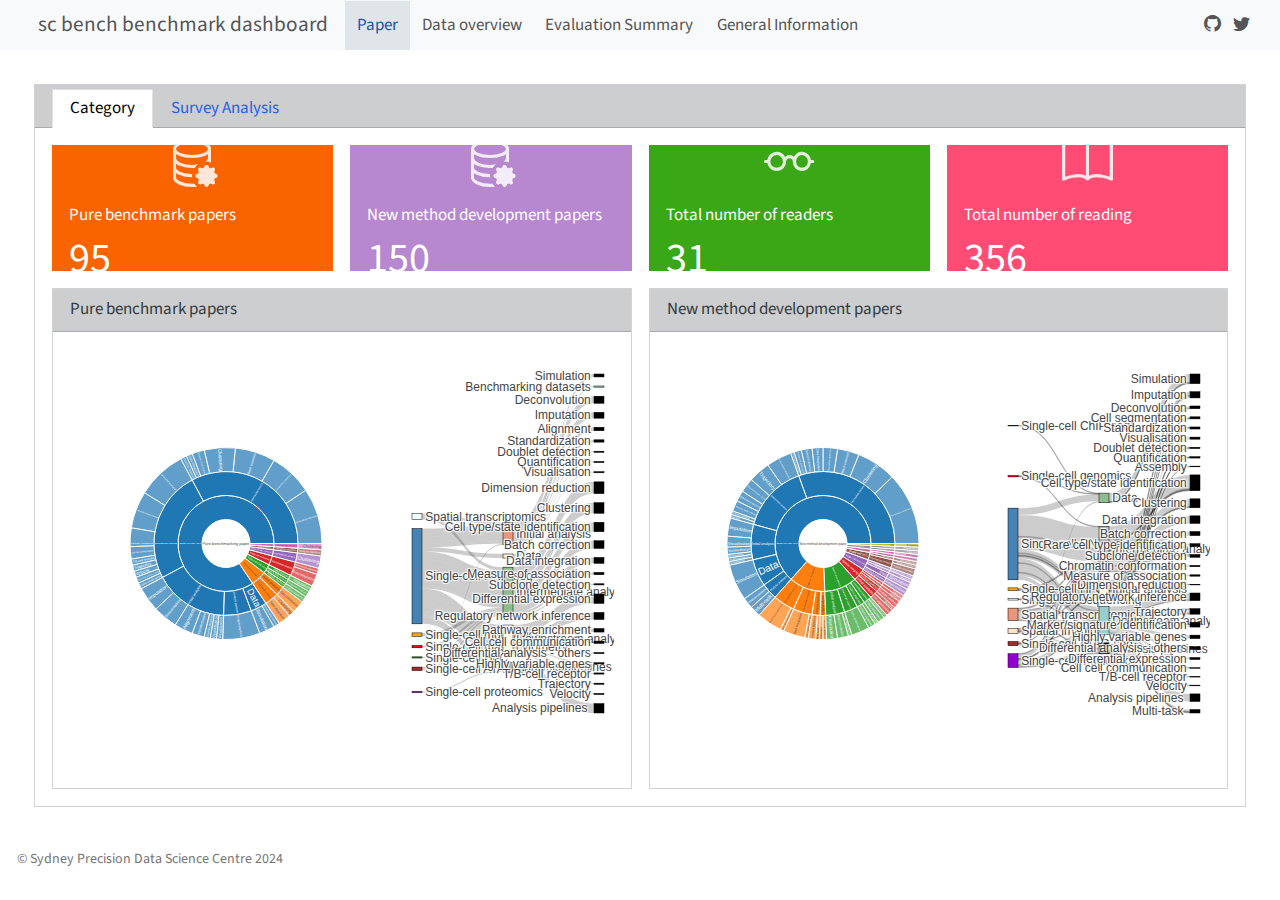
==== index.html @ debc04d7 "Built site for gh-pages" ====
<!DOCTYPE html>
<html xmlns="http://www.w3.org/1999/xhtml" lang="en" xml:lang="en"><head>

<meta charset="utf-8">
<meta name="generator" content="quarto-1.5.57">

<meta name="viewport" content="width=device-width, initial-scale=1.0, user-scalable=yes">

<meta name="dcterms.date" content="2024-08-01">

<title>sc bench benchmark dashboard – sc_bench_benchmark_dashboard</title>
<style>
code{white-space: pre-wrap;}
span.smallcaps{font-variant: small-caps;}
div.columns{display: flex; gap: min(4vw, 1.5em);}
div.column{flex: auto; overflow-x: auto;}
div.hanging-indent{margin-left: 1.5em; text-indent: -1.5em;}
ul.task-list{list-style: none;}
ul.task-list li input[type="checkbox"] {
  width: 0.8em;
  margin: 0 0.8em 0.2em -1em; /* quarto-specific, see https://github.com/quarto-dev/quarto-cli/issues/4556 */ 
  vertical-align: middle;
}
/* CSS for syntax highlighting */
pre > code.sourceCode { white-space: pre; position: relative; }
pre > code.sourceCode > span { line-height: 1.25; }
pre > code.sourceCode > span:empty { height: 1.2em; }
.sourceCode { overflow: visible; }
code.sourceCode > span { color: inherit; text-decoration: inherit; }
div.sourceCode { margin: 1em 0; }
pre.sourceCode { margin: 0; }
@media screen {
div.sourceCode { overflow: auto; }
}
@media print {
pre > code.sourceCode { white-space: pre-wrap; }
pre > code.sourceCode > span { display: inline-block; text-indent: -5em; padding-left: 5em; }
}
pre.numberSource code
  { counter-reset: source-line 0; }
pre.numberSource code > span
  { position: relative; left: -4em; counter-increment: source-line; }
pre.numberSource code > span > a:first-child::before
  { content: counter(source-line);
    position: relative; left: -1em; text-align: right; vertical-align: baseline;
    border: none; display: inline-block;
    -webkit-touch-callout: none; -webkit-user-select: none;
    -khtml-user-select: none; -moz-user-select: none;
    -ms-user-select: none; user-select: none;
    padding: 0 4px; width: 4em;
  }
pre.numberSource { margin-left: 3em;  padding-left: 4px; }
div.sourceCode
  {   }
@media screen {
pre > code.sourceCode > span > a:first-child::before { text-decoration: underline; }
}
</style>


<script src="site_libs/quarto-nav/quarto-nav.js"></script>
<script src="site_libs/quarto-nav/headroom.min.js"></script>
<script src="site_libs/clipboard/clipboard.min.js"></script>
<script src="site_libs/quarto-search/autocomplete.umd.js"></script>
<script src="site_libs/quarto-search/fuse.min.js"></script>
<script src="site_libs/quarto-search/quarto-search.js"></script>
<meta name="quarto:offset" content="./">
<link href="./logo.png" rel="icon" type="image/png">
<script src="site_libs/quarto-html/quarto.js"></script>
<script src="site_libs/quarto-html/popper.min.js"></script>
<script src="site_libs/quarto-html/tippy.umd.min.js"></script>
<script src="site_libs/quarto-html/anchor.min.js"></script>
<link href="site_libs/quarto-html/tippy.css" rel="stylesheet">
<link href="site_libs/quarto-html/quarto-syntax-highlighting.css" rel="stylesheet" id="quarto-text-highlighting-styles">
<script src="site_libs/bootstrap/bootstrap.min.js"></script>
<link href="site_libs/bootstrap/bootstrap-icons.css" rel="stylesheet">
<link href="site_libs/bootstrap/bootstrap.min.css" rel="stylesheet" id="quarto-bootstrap" data-mode="light">
<script src="site_libs/quarto-dashboard/quarto-dashboard.js"></script>
<script src="site_libs/quarto-dashboard/stickythead.js"></script>
<script src="site_libs/quarto-dashboard/datatables.min.js" kdttablesentinel="true"></script>
<script src="site_libs/quarto-dashboard/pdfmake.min.js" kdttablesentinel="true"></script>
<script src="site_libs/quarto-dashboard/vfs_fonts.js" kdttablesentinel="true"></script>
<script src="site_libs/quarto-dashboard/web-components.js" type="module"></script>
<script src="site_libs/quarto-dashboard/components.js"></script>
<link href="site_libs/quarto-dashboard/datatables.min.css" rel="stylesheet" kdttablesentinel="true">
<script id="quarto-search-options" type="application/json">{
  "location": "sidebar",
  "copy-button": false,
  "collapse-after": 3,
  "panel-placement": "start",
  "type": "textbox",
  "limit": 50,
  "keyboard-shortcut": [
    "f",
    "/",
    "s"
  ],
  "show-item-context": false,
  "language": {
    "search-no-results-text": "No results",
    "search-matching-documents-text": "matching documents",
    "search-copy-link-title": "Copy link to search",
    "search-hide-matches-text": "Hide additional matches",
    "search-more-match-text": "more match in this document",
    "search-more-matches-text": "more matches in this document",
    "search-clear-button-title": "Clear",
    "search-text-placeholder": "",
    "search-detached-cancel-button-title": "Cancel",
    "search-submit-button-title": "Submit",
    "search-label": "Search"
  }
}</script>
<script type="module" src="site_libs/quarto-ojs/quarto-ojs-runtime.js"></script>
<link href="site_libs/quarto-ojs/quarto-ojs.css" rel="stylesheet">
<link href="site_libs/htmltools-fill-0.5.8.1/fill.css" rel="stylesheet">
<script src="site_libs/htmlwidgets-1.6.4/htmlwidgets.js"></script>
<script src="site_libs/plotly-binding-4.10.4/plotly.js"></script>
<script src="site_libs/typedarray-0.1/typedarray.min.js"></script>
<script src="site_libs/jquery-3.6.0/jquery-3.6.0.min.js"></script>
<link href="site_libs/crosstalk-1.2.1/css/crosstalk.min.css" rel="stylesheet">
<script src="site_libs/crosstalk-1.2.1/js/crosstalk.min.js"></script>
<link href="site_libs/plotly-htmlwidgets-css-2.11.1/plotly-htmlwidgets.css" rel="stylesheet">
<script src="site_libs/plotly-main-2.11.1/plotly-latest.min.js"></script>
<link href="site_libs/datatables-css-0.0.0/datatables-crosstalk.css" rel="stylesheet">
<script src="site_libs/datatables-binding-0.33/datatables.js"></script>
<link href="site_libs/dt-core-bootstrap-1.13.6/css/dataTables.bootstrap.min.css" rel="stylesheet">
<link href="site_libs/dt-core-bootstrap-1.13.6/css/dataTables.bootstrap.extra.css" rel="stylesheet">
<script src="site_libs/dt-core-bootstrap-1.13.6/js/jquery.dataTables.min.js"></script>
<script src="site_libs/dt-core-bootstrap-1.13.6/js/dataTables.bootstrap.min.js"></script>
<link href="site_libs/nouislider-7.0.10/jquery.nouislider.min.css" rel="stylesheet">
<script src="site_libs/nouislider-7.0.10/jquery.nouislider.min.js"></script>
<link href="site_libs/selectize-0.12.0/selectize.bootstrap3.css" rel="stylesheet">
<script src="site_libs/selectize-0.12.0/selectize.min.js"></script>
<script type="ojs-define">
{"contents":[{"name":"paper_data","value":{"luke_topic":["Addition - Analysis pipelines","Addition - Analysis pipelines","Addition - Analysis pipelines","Addition - Analysis pipelines","Addition - Analysis pipelines","Addition - Analysis pipelines","Addition - Analysis pipelines","Addition - Analysis pipelines","Addition - Analysis pipelines","Addition - Analysis pipelines","Addition - Analysis pipelines","Addition - Analysis pipelines","Addition - Analysis pipelines","Addition - Analysis pipelines","Addition - Analysis pipelines","Addition - Analysis pipelines","Addition - Analysis pipelines","Addition - Analysis pipelines","Addition - Analysis pipelines","Addition - Analysis pipelines","Addition - Analysis pipelines","Addition - Analysis pipelines","Addition - Analysis pipelines","Addition - Analysis pipelines","Addition - Analysis pipelines","Addition - Analysis pipelines","Addition - Analysis pipelines","Addition - Benchmarking datasets","Addition - Benchmarking datasets","Addition - Cell segmentation","Addition - Cell segmentation","Addition - Cell segmentation","Addition - Chromatin conformation","Addition - Chromatin conformation","Addition - Multi-task","Addition - Multi-task","Addition - Multi-task","Addition - Multi-task","Addition - Multi-task","Alignment","Alignment","Alignment","Alignment","Alignment","Alignment","Assembly","Classification","Classification","Classification","Classification","Classification","Classification","Classification","Classification","Classification","Classification","Classification","Classification","Classification","Classification","Classification","Classification","Classification","Classification","Classification","Classification","Classification","Classification","Classification","Classification","Classification","Classification","Classification","Classification","Classification","Classification","Classification","Classification","Classification","Classification","Classification","Classification","Classification","Classification","Classification","Clustering","Clustering","Clustering","Clustering","Clustering","Clustering","Clustering","Clustering","Clustering","Clustering","Clustering","Clustering","Clustering","Clustering","Clustering","Clustering","Clustering","Clustering","Clustering","Clustering","Clustering","Clustering","Clustering","Clustering","Clustering","Clustering","Clustering","Clustering","Clustering","Clustering","Clustering","Differential Expression","Differential Expression","Differential Expression","Differential Expression","Differential Expression","Differential Expression","Differential Expression","Differential Expression","Differential Expression","Differential Expression","Differential Expression","Differential Expression","Differential Expression","Differential Expression","Differential Expression","Differential Expression","Differential Expression","Differential Expression","Differential Expression","Dimensionality Reduction","Dimensionality Reduction","Dimensionality Reduction","Dimensionality Reduction","Dimensionality Reduction","Dimensionality Reduction","Dimensionality Reduction","Dimensionality Reduction","Dimensionality Reduction","Dimensionality Reduction","Dimensionality Reduction","Dimensionality Reduction","Dimensionality Reduction","Dimensionality Reduction","Dimensionality Reduction","Dimensionality Reduction","Dimensionality Reduction","Dimensionality Reduction","Dimensionality Reduction","Dimensionality Reduction","Dimensionality Reduction","Gene Networks","Gene Networks","Gene Networks","Gene Networks","Gene Networks","Gene Networks","Gene Networks","Gene Networks","Gene Networks","Gene Networks","Gene Networks","Gene Networks","Gene Networks","Gene Networks","Gene Networks","Gene Networks","Gene Networks","Gene Networks","Gene Networks","Gene Networks","Gene Networks","Gene Networks","Gene Networks","Gene Networks","Gene Networks","Gene Networks","Gene Networks","Gene Networks","Gene Networks","Gene Networks","Gene Networks","Gene Networks","Gene Networks","Gene Networks","Gene Sets","Gene Sets","Gene Sets","Gene Sets","Gene Sets","Gene Sets","Immune","Immune","Immune","Imputation","Imputation","Imputation","Imputation","Imputation","Imputation","Imputation","Imputation","Imputation","Imputation","Imputation","Imputation","Imputation","Imputation","Imputation","Imputation","Imputation","Imputation","Imputation","Integration","Integration","Integration","Integration","Integration","Integration","Integration","Integration","Integration","Integration","Integration","Integration","Integration","Integration","Integration","Integration","Integration","Integration","Integration","Integration","Integration","Integration","Integration","Integration","Integration","Integration","Integration","Integration","Integration","Integration","Integration","Integration","Integration","Integration","Integration","Integration","Integration","Integration","Integration","Integration","Integration","Integration","Integration","Integration","Integration","Integration","Integration","Integration","Integration","Integration","Integration","Integration","Integration","Integration","Integration","Integration","Marker Genes","Marker Genes","Marker Genes","Marker Genes","Marker Genes","Marker Genes","Marker Genes","Normalisation","Normalisation","Normalisation","Normalisation","Normalisation","Normalisation","Normalisation","Ordering","Ordering","Ordering","Ordering","Ordering","Ordering","Ordering","Ordering","Ordering","Ordering","Ordering","Ordering","Ordering","Perturbations","Perturbations","Perturbations","Perturbations","Perturbations","Perturbations","Quality Control","Quality Control","Quality Control","Quality Control","Quantification","Quantification","Quantification","Quantification","Rare Cells","Rare Cells","Rare Cells","Rare Cells","Simulation","Simulation","Simulation","Simulation","Simulation","Simulation","Simulation","Simulation","Simulation","Simulation","Simulation","Simulation","Simulation","Simulation","Simulation","Simulation","Simulation","Simulation","Simulation","Variable Genes","Variable Genes","Variable Genes","Variable Genes","Variable Genes","Variable Genes","Variable Genes","Variants","Variants","Variants","Variants","Variants","Variants","Visualisation","Visualisation","Visualisation","Visualisation","Visualisation"],"Timestamp":["2023-04-24 00:05:36","2023-01-23 22:23:45","2023-01-30 22:14:33","2023-01-09 12:28:07","2023-02-17 12:55:17","2023-07-17 14:50:57.654","2023-07-15 21:57:09.662","2023-02-26 21:44:30","2023-07-18 11:04:38.939","2023-07-17 00:18:48.963","2023-01-19 01:30:00","2023-02-27 23:46:10","2023-01-25 15:47:29","2023-07-18 14:00:03.941","2023-02-01 17:14:43","2023-07-18 14:25:35.944","2023-02-06 11:04:39","2023-01-26 22:01:51","2023-01-26 21:38:40","2023-01-31 10:50:01","2023-04-22 17:14:30","2023-04-20 11:45:48","2023-07-21 18:26:26.999","2023-07-18 10:13:49.874","2023-07-17 10:30:46.552","2023-02-14 15:52:59","2023-07-18 09:36:15.527","2023-02-09 13:09:52","2023-03-02 13:36:35","2023-04-08 15:45:43","2023-04-08 16:59:23","2023-04-05 13:39:35","2023-07-18 10:55:17.058","2023-07-18 10:59:50.283","2023-07-17 16:36:50.483","2023-07-23 13:50:11.492","2023-04-19 16:28:31","2023-04-19 14:02:02","2023-07-18 17:20:42.943","2023-01-29 01:49:53","2023-02-10 12:14:41","2023-02-12 15:15:29","2023-02-16 12:42:37","2023-02-06 16:48:45","2023-02-13 00:23:37","2023-04-23 23:44:09","2023-07-17 13:58:41.343","2023-04-10 16:35:02","2023-07-17 23:59:10.961","2023-04-19 12:22:43","2023-07-18 08:38:59.932","2023-07-18 09:01:48.864","2023-04-19 10:11:30","2023-07-18 08:48:01.742","2023-02-14 13:17:27","2023-01-29 01:32:33","2023-02-07 15:42:59","2023-07-17 18:38:48.866","2023-02-26 20:44:26","2023-04-13 10:36:10","2023-02-13 23:15:27","2023-01-17 10:21:56","2023-02-16 11:17:59","2023-04-12 10:06:47","2023-04-12 10:08:41","2023-07-18 10:47:04.472","2023-07-17 21:07:21.129","2023-04-17 12:40:47","2023-07-17 11:15:47.273","2023-03-02 15:57:10","2023-07-17 18:21:14.643","2023-02-09 14:33:45","2023-04-11 19:47:53","2023-04-17 11:07:41","2023-02-14 18:09:15","2023-02-07 17:10:44","2023-02-15 11:46:02","2023-07-17 22:45:18.585","2023-02-20 01:02:30","2023-07-22 12:52:14.372","2023-02-15 00:02:52","2023-07-17 22:29:04.848","2023-02-19 21:49:01","2023-07-17 21:53:04.737","2023-07-17 21:31:29.131","2023-04-19 11:30:45","2023-02-09 21:52:15","2023-04-08 16:32:49","2023-07-17 23:46:26.884","2023-02-10 11:25:40","2023-07-17 13:12:34.289","2023-02-07 18:00:15","2023-07-21 19:39:58.927","2023-04-19 09:43:06","2023-01-29 00:45:58","2023-07-22 18:58:03.495","2023-07-18 17:18:42.342","2023-07-17 12:05:53.272","2023-07-21 12:02:19.027","2023-02-08 10:37:30","2023-07-20 17:37:30.532","2023-07-17 18:02:54.974","2023-01-17 09:26:29","2023-02-08 10:23:49","2023-07-17 12:10:20.871","2023-07-19 16:01:06.739","2023-02-08 10:01:35","2023-04-19 16:51:32","2023-07-17 17:15:45.085","2023-07-17 16:34:15.895","2023-02-10 12:16:19","2023-07-19 22:43:07.078","2023-07-24 17:13:34.231","2023-04-19 15:51:42","2023-02-10 16:28:53","2023-07-17 11:58:19.412","2023-07-17 13:41:25.553","2023-02-06 16:20:51","2023-03-06 13:35:10","2023-07-24 14:42:12.57","2023-01-26 13:12:23","2023-02-08 22:09:24","2023-01-25 21:46:16","2023-01-25 23:37:04","2023-07-20 14:03:36.144","2023-01-26 12:26:21","2023-07-17 15:59:06.997","2023-07-17 12:51:09.834","2023-02-06 15:38:10","2023-02-16 11:16:38","2023-01-25 21:41:08","2023-01-27 13:33:10","2023-01-25 14:39:30","2023-01-27 09:10:46","2023-02-14 16:04:29","2023-07-24 11:38:04.193","2023-04-06 20:21:32","2023-02-27 23:07:26","2023-01-26 13:54:15","2023-07-17 11:34:27.443","2023-07-17 18:58:38.08","2023-02-27 23:06:21","2023-07-21 14:37:45.466","2023-07-18 11:21:54.211","2023-01-17 23:07:10","2023-07-17 13:05:43.693","2023-01-25 17:32:11","2023-01-27 16:07:32","2023-03-06 12:26:24","2023-01-26 14:40:42","2023-02-07 15:49:39","2023-01-13 12:56:36","2023-02-27 23:01:18","2023-01-26 22:09:16","2023-02-04 20:26:42","2023-07-17 17:18:09.171","2023-01-06 16:58:07","2023-01-30 17:39:32","2023-02-28 13:09:39","2023-07-21 11:52:48.328","2023-01-06 16:21:24","2023-07-17 11:47:20.672","2023-07-16 12:16:10.077","2023-07-23 14:09:23.832","2023-02-06 11:57:55","2023-07-18 15:30:44.422","2023-04-06 13:37:43","2023-01-06 19:05:40","2023-01-13 17:22:45","2023-07-17 11:34:11.436","2023-07-18 12:06:08.432","2023-07-17 12:21:49.758","2023-07-17 11:51:30.378","2023-02-14 16:40:24","2023-07-18 18:07:51.554","2023-04-06 13:31:02","2023-07-17 10:12:23.66","2023-04-06 13:51:15","2023-01-10 10:57:41","2023-07-18 14:55:58.358","2023-04-06 13:13:10","2023-07-17 12:24:08.992","2023-03-03 17:12:45","2023-07-18 16:40:25.902","2023-07-17 12:25:17.851","2023-02-08 23:16:41","2023-04-06 13:21:06","2023-02-16 20:51:12","2023-04-05 09:55:20","2023-07-15 23:04:24.036","2023-02-01 21:25:16","2023-01-29 00:25:11","2023-02-10 13:26:16","2023-01-27 15:53:28","2023-02-02 14:03:16","2023-02-26 12:52:51","2023-02-03 15:50:18","2023-02-16 12:15:17","2023-07-25 13:52:07.984","2023-02-10 11:02:56","2023-07-20 17:58:17.768","2023-04-23 20:04:45","2023-04-06 16:02:00","2023-07-16 17:10:21.82","2023-04-17 15:33:28","2023-01-24 23:07:31","2023-07-17 23:40:19.921","2023-02-01 16:08:16","2023-07-18 10:38:01.161","2023-07-19 19:59:43.884","2023-07-22 13:07:51.759","2023-02-01 13:43:46","2023-07-18 10:22:41.578","2023-07-16 12:13:00.103","2023-01-11 15:40:52","2023-04-19 15:25:55","2023-07-17 10:51:15.114","2023-07-19 20:47:40.252","2023-02-01 17:00:01","2023-07-16 16:34:35.937","2023-02-13 22:25:21","2023-07-23 15:05:27.921","2023-02-14 14:50:27","2023-02-15 16:03:57","2023-02-09 12:12:25","2023-02-08 11:27:35","2023-03-05 18:09:31","2023-03-06 14:25:56","2023-07-16 16:12:24.374","2023-03-07 10:24:47","2023-02-08 13:50:04","2023-02-01 15:10:48","2023-07-16 10:58:53.995","2023-04-16 19:32:46","2023-07-17 15:17:15.55","2023-02-09 16:56:15","2022-12-16 10:26:32","2023-01-25 17:58:36","2023-07-17 15:32:31.666","2023-04-11 17:43:11","2023-07-17 14:57:43.497","2023-04-06 17:16:53","2023-02-07 17:12:47","2023-02-13 20:57:45","2023-03-06 11:20:04","2023-07-17 10:04:22.341","2023-07-17 11:12:12.671","2023-07-14 21:55:14.189","2023-03-08 10:58:07","2023-02-03 21:07:13","2023-07-17 15:01:03.837","2023-04-21 11:34:57","2023-04-11 07:23:11","2023-07-18 17:47:07.548","2023-07-18 11:06:06.415","2023-01-24 23:44:40","2023-07-17 23:16:50.183","2023-07-17 10:20:21.13","2023-07-17 14:36:43.993","2023-03-02 16:26:55","2023-02-03 13:13:11","2023-02-09 15:35:48","2023-07-14 22:38:31.779","2023-07-24 16:04:50.869","2023-07-17 11:02:12.833","2023-07-17 11:59:47.064","2023-07-17 15:12:11.002","2023-07-22 12:37:07.715","2023-07-18 16:37:07.364","2023-04-16 20:46:24","2023-03-02 15:30:10","2023-07-24 16:29:42.908","2023-07-22 12:16:12.191","2023-05-31 11:09:39","2023-07-17 15:26:14.257","2023-02-14 15:31:20","2023-07-17 15:59:25.094","2023-07-16 11:33:01.766","2023-03-03 16:50:03","2023-07-17 15:40:07.148","2023-07-25 14:56:26.068","2023-07-17 11:48:18.689","2023-02-06 13:40:28","2023-01-31 12:44:47","2023-04-06 15:30:35","2023-01-27 08:16:40","2023-02-01 11:11:58","2023-01-24 22:46:41","2023-07-18 15:33:18.466","2023-07-18 21:35:37.201","2023-02-06 16:45:03","2023-02-03 12:15:34","2023-02-08 21:18:30","2023-07-18 22:09:07.892","2023-07-18 21:56:25.315","2023-07-18 17:23:09.872","2023-07-21 14:19:23.448","2023-02-07 22:00:11","2023-07-17 14:45:41.874","2023-07-18 16:25:46.731","2023-07-18 14:07:43.259","2023-02-01 20:50:51","2023-02-17 11:41:14","2023-04-11 21:59:00","2023-07-25 12:44:17.488","2023-04-10 16:39:07","2023-07-18 22:33:46.505","2023-07-17 15:01:10.852","2023-02-08 15:01:05","2023-02-09 12:43:44","2023-07-17 15:42:18.237","2023-02-13 02:15:22","2023-02-16 18:46:08","2023-07-17 13:51:24.745","2023-07-17 14:46:25.571","2023-07-18 14:21:43.312","2023-07-18 17:11:34.934","2023-07-18 15:11:40.144","2023-04-19 11:13:29","2023-02-09 16:30:12","2023-02-08 15:28:46","2023-07-18 11:15:59.64","2023-07-18 20:59:37.03","2023-07-18 15:41:55.797","2023-07-18 19:43:10.468","2023-04-12 20:35:36","2023-07-18 14:37:32.451","2023-04-11 21:25:23","2023-02-08 17:55:49","2023-07-18 12:08:07.473","2023-03-02 13:17:49","2023-07-17 21:21:47.262","2023-07-22 13:27:53.683","2023-04-11 22:34:51","2023-07-17 20:55:33.271","2023-07-17 22:46:22.566","2023-04-12 22:36:34","2023-07-18 16:51:31.085","2023-04-20 13:41:11","2023-04-24 01:15:23","2023-04-24 01:59:06","2023-04-24 01:36:01","2023-01-20 12:01:35","2023-02-16 19:33:38","2023-07-17 22:49:09.377","2023-07-18 15:46:32.182","2023-04-15 20:10:22","2023-02-01 16:38:10","2023-07-18 11:06:56.498","2023-02-01 16:35:52","2023-04-15 20:45:12","2023-07-17 19:51:48.078","2023-02-10 08:56:32","2023-01-10 11:27:04","2023-07-24 16:45:26.807","2023-07-17 17:36:18.025"],"Paper_title":["spicyR: spatial analysis of in situ cytometry data in R","Benchmarking UMI-based single-cell RNA-seq preprocessing workflows","Benchmarking single cell RNA-sequencing analysis pipelines using mixture control experiments","Interactive analysis of single-cell epigenomic landscapes with ChromSCape","pipeComp, a general framework for the evaluation of computational pipelines, reveals performant single cell RNA-seq preprocessing tools","A multicenter study benchmarking single-cell RNA sequencing technologies using reference samples","The Current State of Single-Cell Proteomics Data Analysis","Assessment of computational methods for the analysis of single-cell ATAC-seq data","EpiScanpy: integrated single-cell epigenomic analysis","TIST: Transcriptome and Histopathological Image Integrative Analysis for Spatial Transcriptomics","Comparison of high-throughput single-cell RNA sequencing data processing pipelines","Interactive analysis of single-cell epigenomic landscapes with ChromSCape","Benchmarking UMI-based single-cell RNA-seq preprocessing workflows","Destin2: Integrative and cross-modality analysis of single-cell chromatin accessibility data","Comparison of high-throughput single-cell RNA sequencing data processing pipelines","The Current State of Single-Cell Proteomics Data Analysis","A systematic evaluation of single cell RNA-seq analysis pipelines","Assessment of computational methods for the analysis of single-cell ATAC-seq data","A systematic evaluation of single cell RNA-seq analysis pipelines","pipeComp, a general framework for the evaluation of computational pipelines, reveals performant single cell RNA-seq preprocessing tools","histocat: analysis of cell phenotypes and interactions in multiplex image cytometry data","Giotto: a toolbox for integrative analysis and visualization of spatial expression data","A multicenter study benchmarking single-cell RNA sequencing technologies using reference samples","TISCH: a comprehensive web resource enabling interactive single-cell transcriptome visualization of tumor microenvironment","Cumulus provides cloud-based data analysis for large-scale single-cell and single-nucleus RNA-seq","Benchmarking single cell RNA-sequencing analysis pipelines using mixture control experiments","Cumulus provides cloud-based data analysis for large-scale single-cell and single-nucleus RNA-seq","A multi-center cross-platform single-cell RNA sequencing reference dataset","A multi-center cross-platform single-cell RNA sequencing reference dataset","Joint cell segmentation and cell type annotation for spatial transcriptomics","Cellpose: a generalist algorithm for cellular segmentation","Cell segmentation in imaging-based spatial transcriptomics","Perspectives for the reconstruction of 3D chromatin conformation using single cell Hi-C data","SnapHiC: a computational pipeline to identify chromatin loops from single-cell Hi-C data","High-throughput single-cell RNA-seq data imputation and characterization with surrogate-assisted automated deep learning","High-throughput single-cell RNA-seq data imputation and characterization with surrogate-assisted automated deep learning","Spatially informed clustering, integration, and deconvolution of spatial transcriptomics with GraphST","Joint dimension reduction and clustering analysis of single-cell RNA-seq and spatial transcriptomics data","scGNN is a novel graph neural network framework for single-cell RNA-Seq analyses","Choice of pre-processing pipeline influences clustering quality of scRNA-seq datasets","Comparative analysis of common alignment tools for single-cell RNA sequencing","Evaluation of STAR and Kallisto on Single Cell RNA-Seq Data Alignment","Evaluation of STAR and Kallisto on Single Cell RNA-Seq Data Alignment","Comparative analysis of common alignment tools for single-cell RNA sequencing","Choice of pre-processing pipeline influences clustering quality of scRNA-seq datasets","Mapping molecular assemblies with fluorescence microscopy and object-based spatial statistics","Influence of Cell-type Ratio on Spatially Resolved Single-cell Transcriptomes using the Tangram Algorithm: Based on Implementation on Single-Cell and MxIF Data","scAB detects multiresolution cell states with clinical significance by integrating single-cell genomics and bulk sequencing data","Spatial-ID: a cell typing method for spatially resolved transcriptomics via transfer learning and spatial embedding","Latent cellular analysis robustly reveals subtle diversity in large-scale single-cell RNA-seq data","Learning Cell Annotation under Multiple Reference Datasets by Multisource Domain Adaptation","scMAGIC: accurately annotating single cells using two rounds of reference-based classification","A multiresolution framework to characterize single-cell state landscapes","scGCN is a graph convolutional networks algorithm for knowledge transfer in single cell omics","scClassify: sample size estimation and multiscale classification of cells using single and multiple reference","Evaluation of Cell Type Annotation R Packages on Single-cell RNA-seq Data","A comparison of automatic cell identification methods for single-cell RNA sequencing data","Adversarial dense graph convolutional networks for single-cell classification","Benchmarking automated cell type annotation tools for single-cell ATAC-seq data","CHETAH: a selective, hierarchical cell type identification method for single-cell RNA sequencing","A comparison of automatic cell identification methods for single-cell RNA sequencing data","Benchmarking automated cell type annotation tools for single-cell ATAC-seq data","Evaluation of single-cell classifiers for single-cell RNA sequencing data sets","scPred: accurate supervised method for cell-type classification from single-cell RNA-seq data","Supervised classification enables rapid annotation of cell atlases","A Systematic Evaluation of Supervised Machine Learning Algorithms for Cell Phenotype Classification Using Single-Cell RNA Sequencing Data","ChrNet: A re-trainable chromosome-based 1D convolutional neural network for predicting immune cell types","scCATCH: Automatic Annotation on Cell Types of Clusters from Single-Cell RNA Sequencing Data","A Systematic Evaluation of Supervised Machine Learning Algorithms for Cell Phenotype Classification Using Single-Cell RNA Sequencing Data","scClassify: sample size estimation and multiscale classification of cells using single and multiple reference","Cross-species cell-type assignment from single-cell RNA-seq data by a heterogeneous graph neural network","Evaluation of some aspects in supervised cell type identification for single-cell RNA-seq: classifier, feature selection, and reference construction","Identifying phenotype-associated subpopulations by integrating bulk and single-cell sequencing data","CellFishing.jl: an ultrafast and scalable cell search method for single-cell RNA sequencing","Evaluation of some aspects in supervised cell type identification for single-cell RNA-seq: classifier, feature selection, and reference construction","Evaluation of methods to assign cell type labels to cell clusters from single-cell RNA-sequencing data","A comparison of automatic cell identification methods for single-cell RNA sequencing data","scCATCH: Automatic Annotation on Cell Types of Clusters from Single-Cell RNA Sequencing Data","Evaluation of Cell Type Annotation R Packages on Single-cell RNA-seq Data","Evaluation of machine learning approaches for cell-type identification from single-cell transcriptomics data","Evaluation of single-cell classifiers for single-cell RNA sequencing data sets","Integrating multiple references for single-cell assignment","Evaluation of methods to assign cell type labels to cell clusters from single-cell RNA-sequencing data","scGAD: a new task and end-to-end framework for generalized cell type annotation and discovery","Learning for single-cell assignment","CIDR: Ultrafast and accurate clustering through imputation for single-cell RNA-seq data","Benchmarking clustering algorithms on estimating the number of cell types from single-cell RNA-sequencing data","ClusterMap for multi-scale clustering analysis of spatial gene expression","Secuer: Ultrafast, scalable and accurate clustering of single-cell RNA-seq data","Comparison of clustering tools in R for medium-sized 10x Genomics single-cell RNA-sequencing data","A comparison framework and guideline of clustering methods for mass cytometry data","A systematic performance evaluation of clustering methods for single-cell RNA-seq data","HGC: fast hierarchical clustering for large-scale single-cell data","Autoencoder-based cluster ensembles for single-cell RNA-seq data analysis","Benchmarking cell-type clustering methods for spatially resolved transcriptomics data","A review and performance evaluation of clustering frameworks for single-cell Hi-C data","A comparison framework and guideline of clustering methods for mass cytometry data","scMINER: a mutual information-based framework for identifying hidden drivers from single-cell omics data","A spectral clustering with self-weighted multiple kernel learning method for single-cell RNA-seq data","Benchmarking clustering algorithms on estimating the number of cell types from single-cell RNA-sequencing data","EDClust: an EM-MM hybrid method for cell clustering in multiple-subject single-cell RNA sequencing","Using single-cell cytometry to illustrate integrated multi-perspective evaluation of clustering algorithms using Pareto fronts","Benchmarking cell-type clustering methods for spatially resolved transcriptomics data","Benchmark and Parameter Sensitivity Analysis of Single-Cell RNA Sequencing Clustering Methods","Clustering methods for single-cell RNA-sequencing expression data: performance evaluation with varying sample sizes and cell compositions","Single-Cell RNA Sequencing Data Interpretation by Evolutionary Multiobjective Clustering","Comparison of clustering tools in R for medium-sized 10x Genomics single-cell RNA-sequencing data","sc3: consensus clustering of single-cell rna-seq data","A Hybrid Clustering Algorithm for Identifying Cell Types from Single-Cell RNA-Seq Data","Clustering methods for single-cell RNA-sequencing expression data: performance evaluation with varying sample sizes and cell compositions","A systematic performance evaluation of clustering methods for single-cell RNA-seq data","ASTER: accurately estimating the number of cell types in single-cell chromatin accessibility data","Using single-cell cytometry to illustrate integrated multi-perspective evaluation of clustering algorithms using Pareto fronts","A model-based constrained deep learning clustering approach for spatially resolved single-cell data","Benchmark and Parameter Sensitivity Analysis of Single-Cell RNA Sequencing Clustering Methods","A review and performance evaluation of clustering frameworks for single-cell Hi-C data","Benchmarking integration of single-cell differential expression","Comparison of methods to detect differentially expressed genes between single-cell populations","Benchmarking of a Bayesian single cell RNAseq differential gene expression test for dose–response study designs","Benchmarking integration of single-cell differential expression","Comparison of methods to detect differentially expressed genes between single-cell populations","Bias, robustness and scalability in single-cell differential expression analysis","Single-cell RNA-sequencing: assessment of differential expression analysis methods","Benchmarking of a Bayesian single cell RNAseq differential gene expression test for dose–response study designs","Recommendations of scRNA-seq Differential Gene Expression Analysis Based on Comprehensive Benchmarking","Comparative analysis of differential gene expression analysis tools for single-cell RNA sequencing data","Differential expression of single-cell RNA-seq data using Tweedie models","Recommendations of scRNA-seq Differential Gene Expression Analysis Based on Comprehensive Benchmarking","Bias, robustness and scalability in single-cell differential expression analysis","Comparative analysis of differential gene expression analysis tools for single-cell RNA sequencing data","Benchmarking methods for detecting differential states between conditions from multi-subject single-cell RNA-seq data","Single-cell RNA-sequencing: assessment of differential expression analysis methods","Reproducibility of Methods to Detect Differentially Expressed Genes from Single-Cell RNA Sequencing","Reproducibility of Methods to Detect Differentially Expressed Genes from Single-Cell RNA Sequencing","Benchmarking methods for detecting differential states between conditions from multi-subject single-cell RNA-seq data","Parameter tuning is a key part of dimensionality reduction via deep variational autoencoders for single cell RNA transcriptomics","Accuracy, robustness and scalability of dimensionality reduction methods for single-cell RNA-seq analysis","A Quantitative Framework for Evaluating Single-Cell Data Structure Preservation by Dimensionality Reduction Techniques","Benchmarking principal component analysis for large-scale single-cell RNA-sequencing","Towards a comprehensive evaluation of dimension reduction methods for transcriptomic data visualization","Parameter tuning is a key part of dimensionality reduction via deep variational autoencoders for single cell RNA transcriptomics","Supervised application of internal validation measures to benchmark dimensionality reduction methods in scRNA-seq data","A Comparison for Dimensionality Reduction Methods of Single-Cell RNA-seq Data","Towards a comprehensive evaluation of dimension reduction methods for transcriptomic data visualization","Benchmarking joint multi-omics dimensionality reduction approaches for the study of cancer","A Comparison for Dimensionality Reduction Methods of Single-Cell RNA-seq Data","Benchmarking joint multi-omics dimensionality reduction approaches for the study of cancer","Tuning parameters of dimensionality reduction methods for single-cell RNA-seq analysis","Accuracy, robustness and scalability of dimensionality reduction methods for single-cell RNA-seq analysis","A Quantitative Framework for Evaluating Single-Cell Data Structure Preservation by Dimensionality Reduction Techniques","Dimensionality reduction for visualizing single-cell data using UMAP","Dimensionality reduction for visualizing single-cell data using UMAP","Tuning parameters of dimensionality reduction methods for single-cell RNA-seq analysis","Supervised application of internal validation measures to benchmark dimensionality reduction methods in scRNA-seq data","Benchmarking principal component analysis for large-scale single-cell RNA-sequencing","Network embedding-based representation learning for single cell RNA-seq data","Evaluating methods of inferring gene regulatory networks highlights their lack of performance for single cell gene expression data","Evaluating the reproducibility of single-cell gene regulatory network inference algorithms","Evaluating methods of inferring gene regulatory networks highlights their lack of performance for single cell gene expression data","Evaluation of cell-cell interaction methods by integrating single-cell RNA sequencing data with spatial information","Evaluating the reproducibility of single-cell gene regulatory network inference algorithms","Single-cell biological network inference using a heterogeneous graph transformer","NetREX-CF integrates incomplete transcription factor data with gene expression to reconstruct gene regulatory networks","A systematic evaluation of the computational tools for ligand-receptor-based cell-cell interaction inference","Benchmarking algorithms for gene regulatory network inference from single-cell transcriptomic data","Identifying strengths and weaknesses of methods for computational network inference from single-cell RNA-seq data","Regulatory analysis of single cell multiome gene expression and chromatin accessibility data with scREG","A comprehensive survey of regulatory network inference methods using single cell RNA sequencing data","Evaluating measures of association for single-cell transcriptomics","SRGS: sparse partial least squares-based recursive gene selection for gene regulatory network inference","Performance assessment of sample-specific network control methods for bulk and single-cell biological data analysis","A systematic evaluation of the computational tools for ligand-receptor-based cell-cell interaction inference","Performance assessment of sample-specific network control methods for bulk and single-cell biological data analysis","Impact of similarity metrics on single-cell RNA-seq data clustering","Optimal transport improves cell-cell similarity inference in single-cell omics data","DIRECT-NET: An efficient method to discover cis-regulatory elements and construct regulatory networks from single-cell multiomics data","Evaluation of cell-cell interaction methods by integrating single-cell RNA sequencing data with spatial information","IReNA: Integrated regulatory network analysis of single-cell transcriptomes and chromatin accessibility profiles","A comprehensive survey of regulatory network inference methods using single cell RNA sequencing data","How does the structure of data impact cell-cell similarity? Evaluating how structural properties influence the performance of proximity metrics in single cell RNA-seq data","Functional inference of gene regulation using single-cell multi-omics","maxATAC: Genome-scale transcription-factor binding prediction from ATAC-seq with deep neural networks","Impact of similarity metrics on single-cell RNA-seq data clustering","Single-cell gene regulatory network prediction by explainable AI","Identifying strengths and weaknesses of methods for computational network inference from single-cell RNA-seq data","Benchmarking algorithms for gene regulatory network inference from single-cell transcriptomic data","Nonparametric single-cell multiomic characterization of trio relationships between transcription factors, target genes, and cis-regulatory regions","Evaluating measures of association for single-cell transcriptomics","Dissecting cell identity via network inference and in silico gene perturbation","How does the structure of data impact cell-cell similarity? Evaluating how structural properties influence the performance of proximity metrics in single cell RNA-seq data","Benchmarking algorithms for pathway activity transformation of single-cell RNA-seq data","Robustness and applicability of transcription factor and pathway analysis tools on single-cell RNA-seq data","Benchmarking algorithms for pathway activity transformation of single-cell RNA-seq data","Signature-scoring methods developed for bulk samples are not adequate for cancer single-cell RNA sequencing data","Signature-scoring methods developed for bulk samples are not adequate for cancer single-cell RNA sequencing data","Robustness and applicability of transcription factor and pathway analysis tools on single-cell RNA-seq data","Benchmarking computational methods for B-cell receptor reconstruction from single-cell RNA-seq data","Benchmarking computational methods for B-cell receptor reconstruction from single-cell RNA-seq data","Predicting recognition between T cell receptors and epitopes with TCRGP","False signals induced by single-cell imputation","NISC: Neural Network-Imputation for Single-Cell RNA Sequencing and Cell Type Clustering","SpaGE: Spatial Gene Enhancement using scRNA-seq","Comparison of Computational Methods for Imputing Single-Cell RNA-Sequencing Data","scESI: evolutionary sparse imputation for single-cell transcriptomes from nearest neighbor cells","Efficient prediction of a spatial transcriptomics profile better characterizes breast cancer tissue sections without costly experimentation","A systematic evaluation of single-cell RNA-sequencing imputation methods","Region-specific denoising identifies spatial co-expression patterns and intra-tissue heterogeneity in spatially resolved transcriptomics data","Comparison of Computational Methods for Imputing Single-Cell RNA-Sequencing Data","scIMC: a platform for benchmarking comparison and visualization analysis of scRNA-seq data imputation methods","scNPF: an integrative framework assisted by network propagation and network fusion for preprocessing of single-cell RNA-seq data","scIMC: a platform for benchmarking comparison and visualization analysis of scRNA-seq data imputation methods","False signals induced by single-cell imputation","Are dropout imputation methods for scRNA-seq effective for scATAC-seq data?","scHinter: imputing dropout events for single-cell RNA-seq data with limited sample size","A systematic evaluation of single-cell RNA-sequencing imputation methods","Spatial transcriptomics at subspot resolution with BayesSpace","Are dropout imputation methods for scRNA-seq effective for scATAC-seq data?","A novel method for single-cell data imputation using subspace regression","A benchmark study of deep learning-based multi-omics data fusion methods for cancer","SD2: spatially resolved transcriptomics deconvolution through integration of dropout and spatial information","scMerge leverages factor analysis, stable expression, and pseudoreplication to merge multiple single-cell RNA-seq datasets","Comprehensive evaluation of transcriptome-based cell-type quantification methods for immuno-oncology","Benchmarking of cell type deconvolution pipelines for transcriptomics data","scJoint integrates atlas-scale single-cell RNA-seq and ATAC-seq data with transfer learning","Benchmarking atlas-level data integration in single-cell genomics","Flexible comparison of batch correction methods for single-cell RNA-seq using BatchBench","Benchmarking spatial and single-cell transcriptomics integration methods for transcript distribution prediction and cell type deconvolution","A benchmark study of deep learning-based multi-omics data fusion methods for cancer","DEEPsc: A Deep Learning-Based Map Connecting Single-Cell Transcriptomics and Spatial Imaging Data","A comparison of methods accounting for batch effects in differential expression analysis of UMI count based single cell RNA sequencing","Benchmarking atlas-level data integration in single-cell genomics","Benchmarking of cell type deconvolution pipelines for transcriptomics data","SpatialDWLS: accurate deconvolution of spatial transcriptomic data","Benchmarking atlas-level data integration in single-cell genomics","IBRAP: integrated benchmarking single-cell RNA-sequencing analytical pipeline","Benchmarking spatial and single-cell transcriptomics integration methods for transcript distribution prediction and cell type deconvolution","Integrating temporal single-cell gene expression modalities for trajectory inference and disease prediction","Benchmarking and integration of methods for deconvoluting spatial transcriptomic data","Systematic evaluation of transcriptomics-based deconvolution methods and references using thousands of clinical samples","Alignment and integration of spatial transcriptomics data","Multi-omics single-cell data integration and regulatory inference with graph-linked embedding","Comprehensive evaluation of noise reduction methods for single-cell RNA sequencing data","Comprehensive evaluation of noise reduction methods for single-cell RNA sequencing data","Flexible comparison of batch correction methods for single-cell RNA-seq using BatchBench","Comprehensive evaluation of noise reduction methods for single-cell RNA sequencing data","iSMNN: batch effect correction for single-cell RNA-seq data via iterative supervised mutual nearest neighbor refinement","Comprehensive evaluation of transcriptome-based cell-type quantification methods for immuno-oncology","Deconvolution analysis of cell-type expression from bulk tissues by integrating with single-cell expression reference","A benchmark of batch-effect correction methods for single-cell RNA sequencing data","A comparison of methods accounting for batch effects in differential expression analysis of UMI count based single cell RNA sequencing","Benchmarking spatial and single-cell transcriptomics integration methods for transcript distribution prediction and cell type deconvolution","Fast, sensitive and accurate integration of single-cell data with Harmony","CellMixS: quantifying and visualizing batch effects in single-cell RNA-seq data","Advances in mixed cell deconvolution enable quantification of cell types in spatial transcriptomic data","AIscEA: unsupervised integration of single-cell gene expression and chromatin accessibility via their biological consistency","A benchmark of batch-effect correction methods for single-cell RNA sequencing data","DeepST: identifying spatial domains in spatial transcriptomics by deep learning","BBKNN: fast batch alignment of single cell transcriptomes","Comprehensive evaluation of deconvolution methods for human brain gene expression","scJoint integrates atlas-scale single-cell RNA-seq and ATAC-seq data with transfer learning","Integrating temporal single-cell gene expression modalities for trajectory inference and disease prediction","Benchmarking and integration of methods for deconvoluting spatial transcriptomic data","Single-cell multi-omics integration for unpaired data by a siamese network with graph-based contrastive loss","Comprehensive evaluation of deconvolution methods for human brain gene expression","BBKNN: fast batch alignment of single cell transcriptomes","Integration of single cell data by disentangled representation learning","A comprehensive benchmarking with practical guidelines for cellular deconvolution of spatial transcriptomics","IBRAP: integrated benchmarking single-cell RNA-sequencing analytical pipeline","A comprehensive benchmarking with practical guidelines for cellular deconvolution of spatial transcriptomics","A benchmark of batch-effect correction methods for single-cell RNA sequencing data","scMerge leverages factor analysis, stable expression, and pseudoreplication to merge multiple single-cell RNA-seq datasets","Systematic evaluation of transcriptomics-based deconvolution methods and references using thousands of clinical samples","Benchmarking spatial and single-cell transcriptomics integration methods","Adversarial domain translation networks for integrating large-scale atlas-level single-cell datasets","A rank-based marker selection method for high throughput scRNA-seq data","Uncovering cell identity through differential stability with Cepo","DrivAER: Identification of driving transcriptional programs in single-cell RNA sequencing data","Triku: a feature selection method based on nearest neighbors for single-cell data","Uncovering cell identity through differential stability with Cepo","De novo gene signature identification from single-cell RNA-seq with hierarchical Poisson factorization","Identifying gene expression programs of cell-type identity and cellular activity with single-cell RNA-Seq","Normalization and de-noising of single-cell Hi-C data with BandNorm and scVI-3D","Performance Assessment and Selection of Normalization Procedures for Single-Cell RNA-Seq","Assessment of Single Cell RNA-Seq Normalization Methods","Normalization Methods on Single-Cell RNA-seq Data: An Empirical Survey","Normalization Methods on Single-Cell RNA-seq Data: An Empirical Survey","Assessment of Single Cell RNA-Seq Normalization Methods","Performance Assessment and Selection of Normalization Procedures for Single-Cell RNA-Seq","A lineage tree-based hidden Markov model quantifies cellular heterogeneity and plasticity","Detecting critical transition signals from single-cell transcriptomes to infer lineage-determining transcription factors","A comparison of single-cell trajectory inference methods","Preprocessing choices affect RNA velocity results for droplet scRNA-seq data","A comparison of single-cell trajectory inference methods","PseudoGA: cell pseudotime reconstruction based on genetic algorithm","Predicting cell lineages using autoencoders and optimal transport","psupertime: supervised pseudotime analysis for time-series single-cell RNA-seq data","scShaper: an ensemble method for fast and accurate linear trajectory inference from single-cell RNA-seq data","Preprocessing choices affect RNA velocity results for droplet scRNA-seq data","DeepVelo: Single-cell transcriptomic deep velocity field learning with neural ordinary differential equations","PAGA: graph abstraction reconciles clustering with trajectory inference through a topology preserving map of single cells","Density-based detection of cell transition states to construct disparate and bifurcating trajectories","Quantifying Waddington’s epigenetic landscape: a comparison of single-cell potency measures","Quantifying Waddington’s epigenetic landscape: a comparison of single-cell potency measures","A sparse differential clustering algorithm for tracing cell type changes via single-cell RNA-sequencing data","Transcriptome analysis method based on differential distribution evaluation","Differential abundance testing on single-cell data using k-nearest neighbor graphs","Ultra-fast scalable estimation of single-cell differentiation potency from scRNA-Seq data","Doublet identification in single-cell sequencing data using scDblFinder","Benchmarking computational doublet-detection methods for single-cell RNA sequencing data","Benchmarking computational doublet-detection methods for single-cell RNA sequencing data","Vaeda computationally annotates doublets in single-cell RNA sequencing data","Simulation-based benchmarking of isoform quantification in single-cell RNA-seq","Simulation-based benchmarking of isoform quantification in single-cell RNA-seq","Pheniqs 20: accurate, high-performance Bayesian decoding and confidence estimation for combinatorial barcode indexing","EmptyNN: A neural network based on positive and unlabeled learning to remove cell-free droplets and recover lost cells in scRNA-seq data","CellSIUS provides sensitive and specific detection of rare cell populations from complex single-cell RNA-seq data","Bayesian information sharing enhances detection of regulatory associations in rare cell types","GapClust is a light-weight approach distinguishing rare cells from voluminous single cell expression profiles","Discovery of rare cells from voluminous single cell expression data","A benchmark study of simulation methods for single-cell RNA sequencing data","A benchmark study of simulation methods for single-cell RNA sequencing data","ESCO: single cell expression simulation incorporating gene co-expression","splatPop: simulating population scale single-cell RNA sequencing data","SCAN-ATAC-Sim: a scalable and efficient method for simulating single-cell ATAC-seq data from bulk-tissue experiments","Spearheading future omics analyses using dyngen, a multi-modal simulator of single cells","Simulation, power evaluation and sample size recommendation for single-cell RNA-seq","SCSsim: an integrated tool for simulating single-cell genome sequencing data","powsimR: power analysis for bulk and single cell RNA-seq experiments","Built on sand: the shaky foundations of simulating single-cell RNA sequencing data","simATAC: a single-cell ATAC-seq simulation framework","Built on sand: the shaky foundations of simulating single-cell RNA sequencing data","Simulation, power evaluation and sample size recommendation for single-cell RNA-seq","A Framework for Comparison and Assessment of Synthetic RNA-Seq Data","A statistical simulator scDesign for rational scRNA-seq experimental design","SimCH: simulation of single-cell RNA sequencing data by modeling cellular heterogeneity at gene expression level","scDesign2: a transparent simulator that generates high-fidelity single-cell gene expression count data with gene correlations captured","Realistic in silico generation and augmentation of single-cell RNA-seq data using generative adversarial networks","Novel ChIP-seq simulating program with superior versatility: isChIP","SPARK-X: non-parametric modeling enables scalable and robust detection of spatial expression patterns for large spatial transcriptomic studies","SpatialDE: identification of spatially variable genes","SOMDE: a scalable method for identifying spatially variable genes with self-organizing map","SpaGCN: Integrating gene expression, spatial location and histology to identify spatial domains and spatially variable genes by graph convolutional network","Evaluation of tools for highly variable gene discovery from single-cell RNA-seq data","Evaluation of tools for highly variable gene discovery from single-cell RNA-seq data","SINFONIA: Scalable Identification of Spatially Variable Genes for Deciphering Spatial Domains","Resolving single-cell copy number profiling for large datasets","Delineating Copy Number and Clonal Substructure in Human Tumors from Single-cell Transcriptomes","Systematic comparative analysis of single-nucleotide variant detection methods from single-cell RNA sequencing data","DENDRO: genetic heterogeneity profiling and subclone detection by single-cell RNA sequencing","Systematic comparative analysis of single-nucleotide variant detection methods from single-cell RNA sequencing data","A Variational Algorithm to Detect the Clonal Copy Number Substructure of Tumors from scRNA-seq Data","Visualization and analysis of single-cell RNA-seq data by kernel-based similarity learning","Comparison of visualization tools for single-cell RNAseq data","Comparison of visualization tools for single-cell RNAseq data","Generalizable and Scalable Visualization of Single-Cell Data Using Neural Networks","Generalizable and Scalable Visualization of Single-Cell Data Using Neural Networks"],"Paper_category":["New method development paper","Pure benchmarking paper","Pure benchmarking paper","New method development paper","Pure benchmarking paper","Pure benchmarking paper","Pure benchmarking paper","Pure benchmarking paper","New method development paper","New method development paper","Pure benchmarking paper","New method development paper","Pure benchmarking paper","New method development paper","Pure benchmarking paper","Pure benchmarking paper","Pure benchmarking paper","Pure benchmarking paper","Pure benchmarking paper","Pure benchmarking paper","New method development paper","New method development paper","Pure benchmarking paper","New method development paper","New method development paper","Pure benchmarking paper","New method development paper","Pure benchmarking paper","Pure benchmarking paper","New method development paper","New method development paper","New method development paper","New method development paper","New method development paper","New method development paper","New method development paper","New method development paper","New method development paper","New method development paper","Pure benchmarking paper","Pure benchmarking paper","Pure benchmarking paper","Pure benchmarking paper","Pure benchmarking paper","Pure benchmarking paper","New method development paper","New method development paper","New method development paper","New method development paper","New method development paper","New method development paper","New method development paper","New method development paper","New method development paper","New method development paper","Pure benchmarking paper","Pure benchmarking paper","New method development paper","Pure benchmarking paper","New method development paper","Pure benchmarking paper","Pure benchmarking paper","Pure benchmarking paper","New method development paper","New method development paper","Pure benchmarking paper","New method development paper","New method development paper","Pure benchmarking paper","New method development paper","New method development paper","Pure benchmarking paper","New method development paper","New method development paper","Pure benchmarking paper","Pure benchmarking paper","Pure benchmarking paper","New method development paper","Pure benchmarking paper","Pure benchmarking paper","Pure benchmarking paper","New method development paper","Pure benchmarking paper","New method development paper","New method development paper","New method development paper","Pure benchmarking paper","New method development paper","New method development paper","Pure benchmarking paper","Pure benchmarking paper","Pure benchmarking paper","New method development paper","New method development paper","Pure benchmarking paper","Pure benchmarking paper","Pure benchmarking paper","New method development paper","New method development paper","Pure benchmarking paper","New method development paper","Pure benchmarking paper","Pure benchmarking paper","Pure benchmarking paper","Pure benchmarking paper","New method development paper","Pure benchmarking paper","New method development paper","New method development paper","Pure benchmarking paper","Pure benchmarking paper","New method development paper","Pure benchmarking paper","New method development paper","Pure benchmarking paper","Pure benchmarking paper","Pure benchmarking paper","Pure benchmarking paper","New method development paper","Pure benchmarking paper","Pure benchmarking paper","Pure benchmarking paper","Pure benchmarking paper","New method development paper","Pure benchmarking paper","Pure benchmarking paper","New method development paper","Pure benchmarking paper","Pure benchmarking paper","Pure benchmarking paper","Pure benchmarking paper","Pure benchmarking paper","Pure benchmarking paper","Pure benchmarking paper","Pure benchmarking paper","Pure benchmarking paper","Pure benchmarking paper","Pure benchmarking paper","Pure benchmarking paper","Pure benchmarking paper","Pure benchmarking paper","Pure benchmarking paper","Pure benchmarking paper","Pure benchmarking paper","Pure benchmarking paper","Pure benchmarking paper","Pure benchmarking paper","Pure benchmarking paper","Pure benchmarking paper","Pure benchmarking paper","Pure benchmarking paper","Pure benchmarking paper","Pure benchmarking paper","Pure benchmarking paper","Pure benchmarking paper","New method development paper","Pure benchmarking paper","Pure benchmarking paper","Pure benchmarking paper","Pure benchmarking paper","Pure benchmarking paper","New method development paper","New method development paper","Pure benchmarking paper","Pure benchmarking paper","Pure benchmarking paper","New method development paper","Pure benchmarking paper","Pure benchmarking paper","New method development paper","Pure benchmarking paper","Pure benchmarking paper","Pure benchmarking paper","New method development paper","New method development paper","New method development paper","Pure benchmarking paper","New method development paper","Pure benchmarking paper","Pure benchmarking paper","New method development paper","New method development paper","New method development paper","New method development paper","Pure benchmarking paper","Pure benchmarking paper","New method development paper","Pure benchmarking paper","New method development paper","Pure benchmarking paper","Pure benchmarking paper","Pure benchmarking paper","Pure benchmarking paper","Pure benchmarking paper","Pure benchmarking paper","Pure benchmarking paper","Pure benchmarking paper","Pure benchmarking paper","New method development paper","Pure benchmarking paper","New method development paper","New method development paper","Pure benchmarking paper","New method development paper","New method development paper","Pure benchmarking paper","New method development paper","Pure benchmarking paper","Pure benchmarking paper","New method development paper","Pure benchmarking paper","Pure benchmarking paper","Pure benchmarking paper","New method development paper","Pure benchmarking paper","New method development paper","Pure benchmarking paper","New method development paper","Pure benchmarking paper","New method development paper","New method development paper","Pure benchmarking paper","Pure benchmarking paper","New method development paper","Pure benchmarking paper","Pure benchmarking paper","Pure benchmarking paper","Pure benchmarking paper","New method development paper","Pure benchmarking paper","Pure benchmarking paper","Pure benchmarking paper","New method development paper","Pure benchmarking paper","Pure benchmarking paper","Pure benchmarking paper","Pure benchmarking paper","Pure benchmarking paper","Pure benchmarking paper","New method development paper","New method development paper","Pure benchmarking paper","Pure benchmarking paper","Pure benchmarking paper","Pure benchmarking paper","New method development paper","Pure benchmarking paper","New method development paper","Pure benchmarking paper","Pure benchmarking paper","Pure benchmarking paper","New method development paper","New method development paper","New method development paper","New method development paper","Pure benchmarking paper","New method development paper","New method development paper","Pure benchmarking paper","New method development paper","Pure benchmarking paper","Pure benchmarking paper","New method development paper","Pure benchmarking paper","New method development paper","New method development paper","Pure benchmarking paper","Pure benchmarking paper","Pure benchmarking paper","Pure benchmarking paper","New method development paper","Pure benchmarking paper","Pure benchmarking paper","New method development paper","New method development paper","New method development paper","New method development paper","New method development paper","New method development paper","New method development paper","New method development paper","New method development paper","New method development paper","Pure benchmarking paper","Pure benchmarking paper","Pure benchmarking paper","Pure benchmarking paper","New method development paper","New method development paper","New method development paper","Pure benchmarking paper","Pure benchmarking paper","Pure benchmarking paper","New method development paper","New method development paper","New method development paper","New method development paper","Pure benchmarking paper","New method development paper","New method development paper","New method development paper","Pure benchmarking paper","Pure benchmarking paper","New method development paper","New method development paper","New method development paper","New method development paper","New method development paper","Pure benchmarking paper","Pure benchmarking paper","New method development paper","Pure benchmarking paper","Pure benchmarking paper","New method development paper","New method development paper","New method development paper","New method development paper","New method development paper","New method development paper","Pure benchmarking paper","Pure benchmarking paper","New method development paper","New method development paper","New method development paper","New method development paper","New method development paper","New method development paper","New method development paper","Pure benchmarking paper","New method development paper","Pure benchmarking paper","New method development paper","Pure benchmarking paper","New method development paper","New method development paper","New method development paper","New method development paper","New method development paper","New method development paper","New method development paper","New method development paper","New method development paper","Pure benchmarking paper","Pure benchmarking paper","New method development paper","New method development paper","New method development paper","Pure benchmarking paper","New method development paper","Pure benchmarking paper","New method development paper","New method development paper","Pure benchmarking paper","Pure benchmarking paper","New method development paper","New method development paper"],"Methods_compared":[0,10,27,3,24,21,2,10,11,7,7,3,10,7,7,2,20,10,20,24,5,5,21,0,2,27,2,5,5,1,3,2,2,3,5,5,13,18,9,2,5,2,2,5,2,4,0,5,8,4,2,13,4,4,14,10,22,4,5,3,22,5,9,4,1,13,5,6,13,14,5,9,0,1,9,5,22,2,10,10,9,8,5,7,null,4,14,1,4,12,9,14,20,4,15,8,9,3,7,14,11,3,15,13,11,15,12,5,4,11,14,4,3,7,13,8,46,5,8,46,5,36,6,8,12,11,8,12,36,11,18,6,9,9,18,5,18,11,21,8,5,33,10,8,9,10,9,5,18,11,5,5,5,33,21,3,8,6,8,16,6,4,7,9,12,11,0,14,17,10,16,9,16,4,4,9,16,1,14,17,0,2,4,3,11,12,0,17,4,17,7,7,7,5,5,7,6,6,5,6,14,4,8,9,1,18,8,8,12,8,12,6,7,4,18,7,7,7,16,3,5,7,20,5,68,8,16,16,8,11,68,20,4,68,7,16,10,14,12,3,10,28,28,8,28,4,7,1,14,11,16,4,9,7,7,14,6,6,8,5,10,14,8,8,6,9,18,7,18,14,5,12,16,8,9,9,2,8,9,5,6,8,10,7,8,8,7,10,1,5,45,13,45,6,4,4,6,13,7,4,5,4,4,1,5,4,8,6,9,9,7,5,5,1,4,2,0,4,3,12,12,2,0,2,3,2,2,5,16,0,16,2,5,4,4,8,2,0,3,1,4,5,7,7,3,5,1,7,3,7,2,11,13,13,1,1],"Selection_criteria":["No","No","Yes","Yes","No","No","No","No","No","Yes","No","Yes","Yes","Yes","No","Yes","No","No","Not sure","No","Yes","No","No","No","No","Yes","Not sure","No","Yes","No","Not sure","No","No","No","Yes","No","No","No","No","No","No","No","Yes","Yes","No","Not sure","No","Yes","Yes","No","Yes","No","No","No","No","Yes","No","Yes","No","Yes","No","No","Yes","No","No","Yes","No","Yes","Yes","Yes","Yes","Yes","No","Yes","Yes","Yes","No","No","Yes","Yes","Yes","No","Not sure","No","Yes","No","Yes","No","Yes","Yes","Yes","Yes","No","No","No","No","Yes","Yes","Yes","No","No","Yes","No","Yes","Yes","No","Yes","No","No","Yes","Yes","Yes","No","No","Yes","Yes","Yes","Not sure","Yes","No","Yes","Yes","Yes","Yes","No","Yes","Yes","No","No","No","No","Yes","Yes","No","Yes","No","No","Yes","No","No","No","Yes","Yes","Yes","Yes","No","Yes","Yes","Yes","No","No","Yes","Yes","Yes","No","No","Yes","Yes","Not sure","Not sure","Yes","No","Yes","Yes","Yes","Yes","No","Yes","No","No","Yes","Yes","No","Yes","Yes","No","Yes","No","Yes","Yes","No","Not sure","Yes","Yes","Yes","Yes","No","Yes","Not sure","No","Yes","No","Yes","No","No","Yes","No","No","Yes","No","No","Not sure","No","Yes","No","No","Yes","No","No","Yes","Yes","Yes","Yes","Yes","Yes","Yes","Yes","Yes","Yes","No","No","Yes","No","No","Yes","No","No","Yes","No","No","No","No","No","Yes","No","No","Yes","Not sure","Yes","Not sure","Yes","No","No","Yes","No","Yes","Yes","No","Yes","Yes","No","No","No","No","Yes","No","Yes","No","Yes","No","Yes","No","No","Yes","Yes","No","No","No","Yes","No","Yes","Yes","No","Yes","Yes","Yes","No","No","Yes","Yes","No","No","Not sure","Yes","No","Not sure","Not sure","No","No","No","Yes","No","Yes","No","No","No","No","Yes","No","Not sure","No","No","Yes","Yes","No","Yes","Yes","No","No","Yes","No","No","Yes","No","Yes","Not sure","No","No","Yes","Yes","No","Yes","No","No","No","No","No","No","Yes","No","Yes","Yes","Yes","No","Yes","No","No","No","No","No","No","No","No","No","Yes","No","No","Yes","Yes","No","No","No","Yes","Yes","No","Yes"],"Trajectory_inference":[null,null,null,"prediction accuracy of the terminal cell fates (lineages)","others (please specify in the next question)",null,null,null,null,null,null,null,"others (please specify in the next question)",null,null,null,null,null,null,null,null,null,null,null,"others (please specify in the next question)","others (please specify in the next question)",null,null,"others (please specify in the next question)",null,null,null,null,null,null,null,null,null,null,null,null,null,null,null,null,null,null,null,null,null,null,null,null,null,null,null,null,null,null,null,null,null,"others (please specify in the next question)","others (please specify in the next question)",null,null,null,null,null,null,null,"others (please specify in the next question)",null,null,null,null,"others (please specify in the next question)",null,null,null,null,null,null,null,null,null,null,null,null,null,null,null,null,null,null,null,null,null,null,null,null,null,null,null,null,null,null,null,null,null,null,null,null,null,null,null,null,null,null,null,null,null,null,null,null,null,null,"correlation between reference and inferred \"pseudo\" times",null,null,null,"others (please specify in the next question)",null,null,null,null,"prediction accuracy of cell fates",null,null,null,null,null,null,null,null,null,null,null,null,null,null,"others (please specify in the next question)",null,null,null,null,null,null,null,null,null,null,null,null,null,null,null,null,null,null,null,null,null,null,null,null,null,null,null,null,null,null,null,null,null,null,null,null,null,null,null,null,"others (please specify in the next question)",null,null,null,null,null,null,"others (please specify in the next question)",null,null,"others (please specify in the next question)",null,null,null,null,null,"others (please specify in the next question)",null,null,null,null,null,null,null,"others (please specify in the next question)",null,null,null,null,null,null,null,null,null,null,null,"prediction accuracy of cell fates",null,null,null,null,null,null,null,null,null,null,"others (please specify in the next question)",null,null,null,null,null,null,null,null,null,null,null,null,null,null,null,null,null,null,null,null,null,null,null,null,null,null,null,null,null,null,null,null,null,null,null,null,null,null,null,null,null,null,null,null,null,null,null,null,"prediction accuracy of cell fates, quality of cell assignment","prediction accuracy of cell fates, quality of cell assignment","performance under different trajectory types, topological similarity between the reference model and the inferred topology, quality of assigning cells to branch, the correlation between the reference and inferred “pseudo” times",null,"performance under different trajectory types, topological similarity between the reference model and the inferred topology, quality of assigning cells to branch, the correlation between the reference and inferred “pseudo” times, others (please specify in the next question)","correlation between reference and inferred \"pseudo\" times","quality of cell assignment","correlation between reference and inferred \"pseudo\" times","different trajectory types, topological similarity, prediction accuracy of cell fates",null,"different trajectory types, topological similarity, prediction accuracy of cell fates, correlation between reference and inferred \"pseudo\" times","different trajectory types, prediction accuracy of cell fates, quality of cell assignment","different trajectory types, topological similarity, prediction accuracy of cell fates",null,"others (please specify in the next question)",null,null,null,null,null,null,null,null,null,null,null,null,null,null,null,null,null,null,null,null,null,null,null,null,null,null,null,null,null,null,null,null,null,null,null,null,null,null,null,null,null,null,null,null,null,null,null,null,null,null,"performance under different trajectory types",null,null],"Trajectory_inference___others":[null,null,null,null,null,null,null,null,null,null,null,null,null,null,null,null,null,null,null,null,null,null,null,null,"pseudotemporal trajectories",null,null,null,null,null,null,null,null,null,null,null,null,null,null,null,null,null,null,null,null,null,null,null,null,null,null,null,null,null,null,null,null,null,null,null,null,null,null,null,null,null,null,null,null,null,null,null,null,null,null,null,null,null,null,null,null,null,null,null,null,null,null,null,null,null,null,null,null,null,null,null,null,null,null,null,null,null,null,null,null,null,null,null,null,null,null,null,null,null,null,null,null,null,null,null,null,null,null,null,null,null,null,null,null,null,null,null,null,null,null,null,null,null,null,null,null,null,null,null,null,null,null,null,null,null,null,null,null,null,null,null,null,null,null,null,null,null,null,null,null,null,null,null,null,null,null,null,null,null,null,null,null,null,null,null,null,null,null,null,null,null,null,null,null,null,null,null,null,null,null,null,null,null,null,null,null,null,"Pseudo- time trajectory reconstruction",null,null,null,null,null,"reconstruction of cellular trajectory",null,null,null,null,null,null,null,"constructs the epigenome pattern of human hematopoiesis and characterizes the epigenome heterogeneity within the phenotypic classification group",null,null,null,null,null,null,null,null,null,null,null,null,null,null,null,null,null,null,null,null,null,null,null,null,null,null,null,null,null,null,null,null,null,null,null,null,null,null,null,null,null,null,null,null,null,null,null,null,null,null,null,null,null,null,null,null,null,null,null,null,null,null,null,null,null,null,null,null,null,null,null,null,null,null,null,"The agreement between trajectory DE features from the known trajectory and the predicted trajectory.",null,null,null,null,null,null,null,null,null,null,null,null,null,null,null,null,null,null,null,null,null,null,null,null,null,null,null,null,null,null,null,null,null,null,null,null,null,null,null,null,null,null,null,null,null,null,null,null,null,null,null,null,null,null,null,null,null,null,null,null,null,null,null],"Gene_regulatory_network":[null,null,null,"others (please specify in the next question)","others (please specify in the next question)",null,null,null,null,null,null,null,"others (please specify in the next question)",null,null,null,null,null,null,null,null,null,null,null,null,"others (please specify in the next question)",null,null,"others (please specify in the next question)",null,null,null,null,null,null,null,null,null,null,null,null,null,null,null,null,null,null,null,null,null,null,null,null,null,null,null,null,null,null,null,null,null,"others (please specify in the next question)","others (please specify in the next question)",null,null,null,null,null,null,null,"others (please specify in the next question)",null,null,null,null,"others (please specify in the next question)",null,null,null,null,null,null,null,null,null,null,null,null,null,null,null,null,null,null,null,null,null,null,null,null,null,null,null,null,null,null,null,null,null,null,null,null,null,null,null,null,null,null,null,null,null,null,null,null,null,null,null,null,null,null,"others (please specify in the next question)",null,null,null,null,null,null,null,null,null,null,null,null,null,null,null,null,null,null,null,"others (please specify in the next question)",null,null,null,null,"recovering interactions, others (please specify in the next question)","performance under multiple network types, others (please specify in the next question)","recovering interactions",null,"others (please specify in the next question)","others (please specify in the next question)","others (please specify in the next question)",null,"performance under multiple network types, recovering activating edges, recovering inhibitory edges, recovering feedforward loops, recovering feedback loops, recovering interactions",null,"others (please specify in the next question)","recovering interactions",null,null,null,null,null,null,null,"others (please specify in the next question)",null,"others (please specify in the next question)","others (please specify in the next question)",null,null,"others (please specify in the next question)",null,"recovering interactions","others (please specify in the next question)",null,"others (please specify in the next question)",null,"others (please specify in the next question)",null,null,null,"others (please specify in the next question)",null,null,null,null,null,null,"others (please specify in the next question)",null,null,null,null,null,null,null,null,null,null,null,null,null,null,null,null,null,null,null,null,null,null,null,null,null,null,null,null,null,null,null,null,null,null,null,null,null,null,null,"others (please specify in the next question)",null,null,null,null,null,null,null,null,null,null,null,null,null,null,null,null,null,null,null,null,null,null,null,null,null,null,null,null,null,null,null,null,null,null,null,null,null,null,null,null,null,null,null,null,null,null,null,null,null,null,null,null,null,null,null,null,null,null,"recovering activating edges, recovering inhibitory edges, recovering interactions",null,null,null,"others (please specify in the next question)",null,null,null,null,null,null,null,null,null,null,null,null,null,null,null,null,null,null,null,null,null,null,null,null,null,null,null,null,null,null,null,null,null,null,null,null,null,null,null,null,null,null,null,null,null,null,null,null,null,null,"others (please specify in the next question)",null,null],"Gene_regulatory_network___others":[null,null,null,null,null,null,null,null,null,null,null,null,null,null,null,null,null,null,null,null,null,null,null,null,null,null,null,null,null,null,null,null,null,null,null,null,null,null,null,null,null,null,null,null,null,null,null,null,null,null,null,null,null,null,null,null,null,null,null,null,null,null,null,null,null,null,null,null,null,null,null,null,null,null,null,null,null,null,null,null,null,null,null,null,null,null,null,null,null,null,null,null,null,null,null,null,null,null,null,null,null,null,null,null,null,null,null,null,null,null,null,null,null,null,null,null,null,null,null,null,null,null,null,null,null,null,null,null,null,null,null,null,null,null,null,null,null,null,null,null,null,null,null,null,null,null,null,null,null,null,null,null,null,null,null,null,"similarity of network measured by ranking each edge and applying PCA--similarity of network structure measured by distribution of degrees","testing reproducibility",null,null,"stability","Comparison of the number of unique TFs in GRNs that showed significantly enriched biological functions, Comparison of the number of cell-type-specific regulons in GRNs significantly enriched in only one biological function/pathway","comparison between the competing algorithms in terms of average rankings of gold standard TFs for each target gene",null,null,null,"reconstruction of GRN",null,null,null,null,null,null,null,null,"Reconstruction of GRN",null,"reconstructing GRNs","comparison of the inferred GRNs with the simulated GRNs",null,null,"Transcription Factor Binding site prediction",null,null,"- AUPR \n- F-score\n- predictable TFs\n- effect of imputations on inferred networks\n- effect of addition of priors and transcription factor activities",null,"Reconstruction of GRN",null,"recovering TF-gene regulations",null,null,null,null,null,null,null,null,null,null,null,null,null,null,null,null,null,null,null,null,null,null,null,null,null,null,null,null,null,null,null,null,null,null,null,null,null,null,null,null,null,null,null,null,null,null,null,null,null,null,null,null,null,null,null,null,null,null,null,null,null,null,null,null,null,null,null,null,null,null,null,null,null,null,null,null,null,null,null,null,null,null,null,null,null,null,null,null,null,null,null,null,null,null,null,null,null,null,null,null,null,null,null,null,null,null,null,null,null,null,null,null,null,null,null,null,null,null,null,null,null,null,null,null,null,null,null,null,null,null,null,null,null,null,null,null,null,null,null,null,null,null,null,null,null,null,null,null,null,null,null,null,null,null,null,null,null,null,null,null,null,null,null,null,null,null,null],"Doublet_detection":[null,null,null,"performance in datasets with various doublet rate","others (please specify in the next question)",null,null,null,null,null,null,null,"others (please specify in the next question)",null,null,null,null,null,null,"removing cells that are true doublets, removing cells that are not doublets, retaining cells that are true doublets",null,null,null,null,null,"others (please specify in the next question)",null,null,"others (please specify in the next question)",null,null,null,null,null,null,null,null,null,null,null,null,null,null,null,null,null,null,null,null,null,null,null,null,null,null,null,null,null,null,null,null,null,"others (please specify in the next question)","others (please specify in the next question)",null,null,null,null,null,null,null,"others (please specify in the next question)",null,null,null,null,"others (please specify in the next question)",null,null,null,null,null,null,null,null,null,null,null,null,null,null,null,null,null,null,null,null,null,null,null,null,null,null,null,null,null,null,null,null,null,null,null,null,null,null,null,null,null,null,null,null,null,null,null,null,null,null,null,null,null,null,"others (please specify in the next question)",null,null,null,null,null,null,null,null,null,null,null,null,null,null,null,null,null,null,null,"others (please specify in the next question)",null,null,null,null,null,null,null,null,null,null,null,null,null,null,null,null,null,null,null,null,null,null,null,null,null,null,null,null,null,null,null,null,null,null,null,null,null,null,null,null,"others (please specify in the next question)",null,null,null,null,null,null,"others (please specify in the next question)",null,null,null,null,null,null,null,null,null,null,null,null,null,null,null,null,null,null,null,null,null,null,null,null,null,null,null,null,null,null,null,null,null,null,null,null,null,null,null,"others (please specify in the next question)",null,null,null,null,null,null,null,null,null,null,null,null,null,null,null,null,null,null,null,null,null,null,null,null,null,null,null,null,null,null,null,null,null,null,null,null,null,null,null,null,null,null,null,null,null,null,null,null,null,null,null,null,null,null,null,null,null,null,null,null,null,null,"others (please specify in the next question)",null,null,null,null,"various doublet rate, datasets with different structure, removing cells that are true doublets, removing cells that are not doublets, retaining cells that are true doublets","performance in datasets with various doublet rate, performance in datasets with different structure, removing cells that are true doublets, removing cells that are not doublets, retaining cells that are true doublets","performance in datasets with various doublet rate, performance in datasets with different structure, removing cells that are true doublets, removing cells that are not doublets, retaining cells that are true doublets","various doublet rate, datasets with different structure, removing cells that are true doublets, removing cells that are not doublets, retaining cells that are true doublets",null,null,null,null,null,null,null,null,null,null,null,null,null,null,null,null,null,null,null,null,null,null,null,null,null,null,null,null,null,null,null,null,null,null,null,null,null,null,null,null,null,null,"others (please specify in the next question)",null,null],"Doublet_detection___others":[null,null,null,null,null,null,null,null,null,null,null,null,null,null,null,null,null,null,null,null,null,null,null,null,null,null,null,null,null,null,null,null,null,null,null,null,null,null,null,null,null,null,null,null,null,null,null,null,null,null,null,null,null,null,null,null,null,null,null,null,null,null,null,null,null,null,null,null,null,null,null,null,null,null,null,null,null,null,null,null,null,null,null,null,null,null,null,null,null,null,null,null,null,null,null,null,null,null,null,null,null,null,null,null,null,null,null,null,null,null,null,null,null,null,null,null,null,null,null,null,null,null,null,null,null,null,null,null,null,null,null,null,null,null,null,null,null,null,null,null,null,null,null,null,null,null,null,null,null,null,null,null,null,null,null,null,null,null,null,null,null,null,null,null,null,null,null,null,null,null,null,null,null,null,null,null,null,null,null,null,null,null,null,null,null,null,null,null,null,null,null,null,null,null,null,null,null,null,null,null,null,null,null,null,null,null,null,null,null,null,null,null,null,null,null,null,null,null,null,null,null,null,null,null,null,null,null,null,null,null,null,null,null,null,null,null,null,null,null,null,null,null,null,null,null,null,null,null,null,null,null,null,null,null,null,null,null,null,null,null,null,null,null,null,null,null,null,null,null,null,null,null,null,null,null,null,null,null,null,null,null,null,null,null,null,null,null,null,null,null,null,null,null,null,null,null,null,null,null,null,null,null,null,null,null,null,null,null,null,null,null,null,null,null,null,null,null,null,null,null,null,null,null,null,null,null,null,null,null,null,null,null,null,null,null,null,null,null,null,null,null,null,null,null,null,null,null,null,null,null,null,null,null,null,null,null],"Simulation":[null,null,null,"purpose of each simulation method","others (please specify in the next question)",null,null,null,null,null,null,null,"others (please specify in the next question)",null,null,null,null,null,null,null,null,null,null,null,null,"others (please specify in the next question)",null,null,"others (please specify in the next question)",null,null,null,null,null,null,null,null,null,null,null,null,null,null,null,null,null,null,null,null,null,null,null,null,null,null,null,null,null,null,null,null,null,"others (please specify in the next question)","others (please specify in the next question)",null,null,null,null,null,null,null,"others (please specify in the next question)",null,null,null,null,"others (please specify in the next question)",null,null,null,null,null,null,null,null,null,null,null,null,null,null,null,null,null,null,null,null,null,null,null,null,null,null,null,null,null,null,null,null,null,null,null,null,null,null,null,null,null,null,null,null,null,null,null,null,null,null,"purpose of each simulation method",null,null,null,"others (please specify in the next question)",null,null,null,null,null,null,null,null,null,null,null,null,null,"others (please specify in the next question)",null,null,null,null,null,"others (please specify in the next question)",null,null,null,null,null,null,null,null,null,null,null,null,null,null,null,null,null,null,null,null,"others (please specify in the next question)",null,null,null,null,null,null,null,null,null,null,null,null,null,null,null,null,null,null,null,"others (please specify in the next question)",null,null,null,null,null,null,"others (please specify in the next question)",null,null,null,null,null,null,null,null,null,null,null,null,null,null,null,null,"purpose of each simulation method",null,null,null,null,null,null,null,null,null,null,null,null,null,null,null,null,null,"purpose of each simulation method",null,null,null,null,"purpose of each simulation method",null,null,null,null,null,null,null,null,null,null,null,null,"others (please specify in the next question)",null,null,null,null,null,null,null,null,null,null,null,null,null,null,null,null,null,null,null,null,null,null,null,null,null,null,null,null,null,null,null,null,null,null,null,null,null,null,null,null,null,null,null,null,null,null,null,null,null,"others (please specify in the next question)",null,null,null,null,null,null,null,null,null,null,null,null,null,null,null,null,"purpose of each simulation method, method can capture the distributions for first-order statistics, method can capture the distribution for second-order statistics, method can simulate multiple cell types, method can simulate DE expression","purpose of each simulation method, method can capture the distributions for first-order statistics, method can capture the distribution for second-order statistics, method can simulate multiple cell types, method can simulate DE expression","distributions for first-order statistics","distributions for first-order statistics, distribution for second-order statistics","simulation of multiple cell types","distributions for first-order statistics, distribution for second-order statistics","distributions for first-order statistics","others (please specify in the next question)","others (please specify in the next question)","purpose of each simulation method, method can simulate multiple cell types","distributions for first-order statistics, distribution for second-order statistics","purpose of each simulation method, method can capture the distributions for first-order statistics, method can capture the distribution for second-order statistics, method can simulate multiple cell types","distributions for first-order statistics, simulation of DE expression",null,"distributions for first-order statistics, distribution for second-order statistics, simulation of DE expression","distributions for first-order statistics, distribution for second-order statistics","distributions for first-order statistics, distribution for second-order statistics","distributions for first-order statistics, distribution for second-order statistics","distributions for first-order statistics",null,null,null,null,null,null,null,null,null,null,null,null,null,null,null,"method can capture the distributions for first-order statistics, others (please specify in the next question)",null,null],"Simulation___others":[null,null,null,null,null,null,null,null,null,null,null,null,null,null,null,null,null,null,null,null,null,null,null,null,null,null,null,null,null,null,null,null,null,null,null,null,null,null,null,null,null,null,null,null,null,null,null,null,null,null,null,null,null,null,null,null,null,null,null,null,null,null,null,null,null,null,null,null,null,null,null,null,null,null,null,null,null,null,null,null,null,null,null,null,null,null,null,null,null,null,null,null,null,null,null,null,null,null,null,null,null,null,null,null,null,null,null,null,null,null,null,null,null,null,null,null,null,null,null,null,null,null,null,null,null,null,null,null,null,null,null,null,null,null,null,null,null,null,null,null,null,null,null,null,null,"overall stability of each method",null,null,null,null,null,null,null,null,null,null,null,null,null,null,null,null,null,null,null,null,null,null,null,null,null,null,"The evaluation of structural network control methods",null,null,null,null,null,null,null,null,null,null,null,null,null,null,null,null,null,null,null,null,null,null,null,null,null,null,null,null,null,null,null,null,null,null,null,null,null,null,null,null,null,null,null,null,null,null,null,null,null,null,null,null,null,null,null,null,null,null,null,null,null,null,null,null,null,null,null,null,null,null,null,null,null,null,null,null,null,null,null,"simulate a variety of datasets",null,null,null,null,null,null,null,null,null,null,null,null,null,null,null,null,null,null,null,null,null,null,null,null,null,null,null,null,null,null,null,null,null,null,null,null,null,null,null,null,null,null,null,null,null,null,null,null,null,null,null,null,null,null,null,null,null,null,null,null,null,null,null,null,null,null,null,null,null,null,null,null,null,"- SNV sensitivity\n- Allele dropout Rate\n- Genome coverage","goodness of fit of model--Akaike Information Criterion--observed versus predicted dropouts per gene--Likelihood Ratio Test",null,null,"performance of batch simulators for batch correction",null,null,null,null,null,"expression of marker genes--correlation between variable genes--classification accuracy between real and generated cells",null,null,null,null,null,null,null,null,null,null,null,null,null,null,null,null,null,null,null],"Differential_expression":[null,null,null,"others (please specify in the next question)","others (please specify in the next question)","multiple-group DE comparison",null,null,null,null,null,null,"others (please specify in the next question)",null,"detection of truly differentially expressed genes",null,"detection of truly differentially expressed genes, others (please specify in the next question)",null,null,null,null,null,null,null,"others (please specify in the next question)","others (please specify in the next question)",null,null,"others (please specify in the next question)",null,null,null,null,null,null,"detection of true DE genes, others (please specify in the next question)",null,null,null,null,null,null,null,null,null,null,null,null,null,null,null,null,null,null,null,null,null,null,null,null,null,null,"others (please specify in the next question)","others (please specify in the next question)",null,null,null,null,null,null,null,"others (please specify in the next question)",null,null,null,null,"others (please specify in the next question)",null,null,null,null,null,null,null,null,null,null,null,null,null,null,null,null,null,null,null,null,null,null,null,null,null,null,null,null,null,null,null,null,null,null,null,null,null,null,null,"detection of true DE genes, covariates","detection of truly differentially expressed genes","detection of truly differentially expressed genes, avoiding false positives under null conditions, method can model multiple-group DE comparison, others (please specify in the next question)",null,"detection of truly differentially expressed genes, avoiding false positives under null conditions","detection of truly differentially expressed genes, avoiding false positives under null conditions, method can deal with covariates, others (please specify in the next question)","detection of truly differentially expressed genes, avoiding false positives under null conditions","detection of truly differentially expressed genes, avoiding false positives under null conditions","detection of true DE genes, covariates, others (please specify in the next question)","detection of truly differentially expressed genes, avoiding false positives under null conditions","detection of true DE genes, null case with no DE genes, covariates","detection of true DE genes","detection of truly differentially expressed genes, avoiding false positives under null conditions","detection of truly differentially expressed genes, avoiding false positives under null conditions, others (please specify in the next question)","detection of truly differentially expressed genes, avoiding false positives under null conditions","detection of truly differentially expressed genes","detection of truly differentially expressed genes, avoiding false positives under null conditions","others (please specify in the next question)","others (please specify in the next question)",null,null,null,null,null,null,null,null,null,null,null,null,null,null,null,null,"others (please specify in the next question)",null,null,null,null,null,null,null,null,null,null,null,"detection of true DE genes, multiple-group DE comparison, others (please specify in the next question)",null,null,null,null,null,null,null,null,"detection of true DE genes",null,null,null,null,null,null,null,null,null,null,null,null,null,null,null,null,null,null,null,"others (please specify in the next question)",null,null,null,null,null,null,"others (please specify in the next question)",null,null,"detection of true DE genes",null,null,null,null,null,"detection of true DE genes",null,null,null,null,null,null,null,null,null,null,null,null,null,null,null,null,null,null,null,null,null,null,null,null,null,null,null,null,null,null,"multiple-group DE comparison",null,null,null,null,null,null,null,null,"detection of truly differentially expressed genes, avoiding false positives under null conditions",null,null,null,null,null,null,null,null,null,"detection of true DE genes",null,null,null,null,null,null,null,null,null,null,null,null,null,null,null,"detection of true DE genes, multiple-group DE comparison",null,"detection of true DE genes, null case with no DE genes, multiple-group DE comparison",null,null,"detection of true DE genes, multiple-group DE comparison",null,null,null,null,"detection of true DE genes",null,null,null,null,null,null,null,null,null,null,null,null,null,null,null,null,null,"others (please specify in the next question)",null,"detection of true DE genes",null,null,null,null,null,null,null,null,null,null,null,null,null,null,null,null,null,null,null,null,null,null,null,null,null,null,null,"detection of true DE genes, null case with no DE genes",null,null,null,null,null,null,null,null,null,null,null,null,null,null,null,null,null,null,null,"others (please specify in the next question)","others (please specify in the next question)",null,null],"Differential_expression___others":[null,null,null,null,null,null,null,null,null,null,null,null,null,null,null,null,"DE results between Asymmetric and Symmetric expression distribution",null,null,null,null,null,null,null,"detect cluster-specific markers by differential expression analysis between cells within and outside a cluster",null,null,null,null,null,null,null,null,null,null,"selected marker genes",null,null,null,null,null,null,null,null,null,null,null,null,null,null,null,null,null,null,null,null,null,null,null,null,null,null,null,null,null,null,null,null,null,null,null,null,null,null,null,null,null,null,null,null,null,null,null,null,null,null,null,null,null,null,null,null,null,null,null,null,null,null,null,null,null,null,null,null,null,null,null,null,null,null,null,null,null,null,null,null,null,null,null,null,"impact of changing the number of cells--similarity between the methods","number of differentially expressed genes called--concordance between gene rankings--false discovery rate (FDR) control and statistical power of the methods","Considered DE, DP, DM and DB--Examined separately for low and highly expressed genes","tested Cell abundance equally distributed among dose groups--tested varying cell numbers in each dose group--tested percent DE genes-- tested proportion of down regulated DE genes--tested fold-change location--tested fold-change scale--tested dropout rate--tested agreement between the methods","FC bias","effect of sample size on detecting DE genes--agreement among the methods",null,null,null,"Effect of sample size","evaluation of DS analysis on DB, DE, DM and DP--impact of the number of cells on performance--impact of the number of samples on performance--impact of imbalanced distribution of cells across samples",null,null,"quality evaluation","Identification of Differential state changes between conditions from multi subject scRNA-seq data",null,null,null,null,null,null,null,null,null,null,null,null,null,null,null,null,null,null,null,null,null,null,null,null,null,null,null,null,"The over lap of the LRpairs in the 23 resources.\nI consider DE as LR-pairs",null,null,null,null,null,null,null,null,null,null,null,null,null,null,null,null,null,null,null,null,null,null,null,null,null,null,null,null,null,null,null,null,null,null,null,null,null,null,null,null,null,null,null,null,null,null,null,null,null,null,null,null,null,null,null,null,null,null,null,null,null,null,null,null,null,null,null,null,null,null,null,null,null,null,null,null,null,null,null,null,null,null,null,null,null,null,null,null,null,null,null,null,null,null,null,null,null,null,null,null,null,null,null,null,null,null,null,null,null,null,null,null,null,null,null,null,null,null,null,null,null,null,null,null,null,null,null,null,null,null,null,null,null,null,null,null,null,null,null,null,"- Classification accuracy of phenotypes based on detected genes",null,null,null,null,null,null,null,null,null,null,null,null,null,null,null,null,null,null,null,null,null,null,null,null,null,null,null,null,null,null,null,null,null,null,null,null,null,null,null,null,null,null,null,null,null,null,null,"check if the interactive visualisation methods deal with differential expression",null,null,null],"Batch_correction":[null,null,null,"others (please specify in the next question)","others (please specify in the next question)","preservation of biology when batch and biology are associated",null,null,null,null,null,null,"others (please specify in the next question)",null,null,null,null,null,null,null,null,null,"preservation of biology when biology is not associated with unwanted factors",null,"preservation of biology when batch and biology are associated","others (please specify in the next question)",null,null,"others (please specify in the next question)",null,null,null,null,null,null,null,"preservation of biology when batch and biology are associated, others (please specify in the next question)",null,null,null,null,null,null,null,null,null,null,null,null,null,null,null,null,null,null,null,null,null,null,null,null,null,"others (please specify in the next question)","others (please specify in the next question)",null,null,null,null,null,null,null,"others (please specify in the next question)",null,null,null,null,"others (please specify in the next question)",null,null,null,null,null,null,null,null,null,null,null,null,null,null,null,null,null,null,null,null,null,null,null,null,null,null,null,null,null,null,null,null,null,null,null,null,null,null,null,null,null,null,"preservation of biology when library size and biology are associated",null,null,null,null,null,null,null,null,null,null,null,"others (please specify in the next question)",null,null,null,null,null,null,null,null,null,null,null,null,null,null,null,null,null,null,null,"others (please specify in the next question)",null,null,null,null,null,null,null,null,null,null,null,null,null,null,null,null,null,null,null,null,null,null,null,null,null,null,null,null,null,null,null,null,null,null,null,null,null,null,null,null,"others (please specify in the next question)",null,null,null,null,null,null,"others (please specify in the next question)",null,null,null,null,null,null,null,null,null,null,null,null,null,null,null,null,null,null,null,null,"method can preserve biology when batch and biology are associated",null,null,null,"method can preserve biology when batch and biology are associated, method can preserve biology when biology is not associated with unwanted factors, others (please specify in the next question)","others (please specify in the next question)",null,null,null,"method can preserve biology when biology is not associated with unwanted factors, others (please specify in the next question)","method can preserve biology when library size and biology are associated, method can preserve biology when batch and biology are associated, method can preserve biology when biology is not associated with unwanted factors",null,null,"when cell types are unknown",null,null,null,null,null,"others (please specify in the next question)",null,null,null,"method can preserve biology when batch and biology are associated, others (please specify in the next question)","method can preserve biology when library size and biology are associated, method can preserve biology when batch and biology are associated, method can preserve biology when biology is not associated with unwanted factors, cases when the cell types are not entirely the same between the batches","when cell types are different between batches, when cell types are unknown",null,null,"method can preserve biology when batch and biology are associated, method can preserve biology when biology is not associated with unwanted factors, cases when the cell types are not entirely the same between the batches","others (please specify in the next question)",null,"preservation of biology when batch and biology are associated, preservation of biology when biology is not associated with unwanted factors, when cell types are different between batches, when cell types are unknown","others (please specify in the next question)",null,null,"method can preserve biology when library size and biology are associated, method can preserve biology when biology is not associated with unwanted factors, cases when the cell types are not entirely the same between the batches, others (please specify in the next question)",null,"preservation of biology when batch and biology are associated, when cell types are different between batches",null,null,null,null,null,null,"preservation of biology when batch and biology are associated, preservation of biology when biology is not associated with unwanted factors, when cell types are different between batches, when cell types are unknown","preservation of biology when library size and biology are associated, preservation of biology when batch and biology are associated, preservation of biology when biology is not associated with unwanted factors, when cell types are different between batches",null,null,null,null,"method can preserve biology when batch and biology are associated, cases when the cell types are not entirely the same between the batches",null,null,"preservation of biology when batch and biology are associated, when cell types are different between batches",null,null,null,null,null,null,null,"preservation of biology when batch and biology are associated, preservation of biology when biology is not associated with unwanted factors, when cell types are different between batches",null,null,null,null,null,"method can preserve biology when library size and biology are associated, method can preserve biology when batch and biology are associated",null,null,null,null,null,null,null,null,null,null,null,null,null,null,"others (please specify in the next question)",null,null,null,null,null,null,null,null,null,null,null,null,null,null,null,null,null,null,null,null,null,null,null,null,null,null,null,null,null,null,null,null,null,null,null,null,null,null,null,null,null,null,null,null,null,null,null,null,null,null,"others (please specify in the next question)",null,null],"Multi_omics_integration__matched_":[null,null,null,"others (please specify in the next question)","others (please specify in the next question)",null,null,null,null,null,null,null,"others (please specify in the next question)","integrating more than two modes, when the cell types are unknown",null,null,null,null,null,null,null,null,null,null,null,"others (please specify in the next question)",null,null,"others (please specify in the next question)",null,null,null,null,null,null,null,null,null,null,null,null,null,null,null,null,null,null,null,null,null,null,null,null,null,null,null,null,null,null,null,null,null,"others (please specify in the next question)","others (please specify in the next question)",null,null,null,null,null,null,null,"others (please specify in the next question)",null,null,null,null,"others (please specify in the next question)",null,null,null,null,null,null,null,null,null,null,null,null,null,null,null,null,null,null,null,null,null,null,null,null,null,null,null,null,null,null,null,null,null,null,null,null,null,null,null,null,null,null,null,null,null,null,null,null,null,null,null,null,null,null,"others (please specify in the next question)",null,null,null,null,null,null,null,null,null,null,null,null,"method can integrate more than two modes",null,null,null,null,null,null,"others (please specify in the next question)",null,null,null,null,null,null,null,null,null,null,null,null,null,null,null,null,null,null,null,null,null,null,null,null,null,null,null,null,null,null,null,null,null,null,null,null,null,null,null,null,"others (please specify in the next question)",null,null,null,null,null,null,"others (please specify in the next question)",null,"preservation of biology when library size and biology are associated",null,null,"integrating more than two modes, others (please specify in the next question)",null,null,null,null,null,null,null,null,null,null,null,null,null,null,null,null,null,null,"method can preserve biology when batch and biology are associated",null,null,"others (please specify in the next question)","method can integrate more than two modes",null,null,null,null,null,null,null,null,null,null,null,"others (please specify in the next question)",null,null,null,null,null,null,null,null,null,null,null,null,null,null,null,null,null,null,null,"method can preserve biology when batch and biology are associated",null,null,null,null,null,null,null,null,null,null,null,null,"others (please specify in the next question)",null,null,null,null,null,null,null,null,null,null,null,null,null,null,null,null,null,null,null,null,null,null,null,null,null,null,null,null,null,"others (please specify in the next question)",null,null,null,null,null,null,null,null,null,null,null,null,null,null,null,null,null,null,null,null,null,null,null,null,null,null,null,null,null,null,null,null,null,null,null,null,null,null,null,null,null,null,null,null,null,null,null,null,null,null,"others (please specify in the next question)",null,null],"Clustering":[null,null,null,"others (please specify in the next question)","others (please specify in the next question)","concordance with ground truth",null,null,"concordance with ground truth",null,null,null,null,null,"others (please specify in the next question)",null,null,null,null,"concordance with the ground truth",null,null,null,null,"others (please specify in the next question)","others (please specify in the next question)",null,null,"others (please specify in the next question)",null,null,null,null,null,null,"concordance with ground truth","concordance with ground truth","correct number of cell types, concordance with ground truth","concordance with ground truth",null,null,null,null,null,null,null,null,null,"correct number of cell types, concordance with ground truth","concordance with ground truth",null,null,"concordance with ground truth",null,null,null,null,null,null,null,null,null,"others (please specify in the next question)","others (please specify in the next question)",null,null,null,"correct number of cell types",null,null,null,"others (please specify in the next question)",null,"others (please specify in the next question)",null,"correctly estimating the true number of cell types, concordance with the ground truth, performance with varying number of cells, others (please specify in the next question)","others (please specify in the next question)",null,null,null,null,null,null,null,null,"concordance with ground truth","correctly estimating the true number of cell types, concordance with the ground truth, cases when there are imbalance cell types, performance with varying number of cells",null,"concordance with ground truth, varying number of cells","correctly estimating the true number of cell types, concordance with the ground truth, others (please specify in the next question)","correct number of cell types, concordance with ground truth, others (please specify in the next question)","concordance with the ground truth, others (please specify in the next question)","concordance with ground truth","concordance with ground truth","concordance with the ground truth, others (please specify in the next question)","concordance with ground truth","correct number of cell types","concordance with ground truth","concordance with ground truth","correctly estimating the true number of cell types, concordance with the ground truth, cases when there are imbalance cell types, performance with varying number of cells","concordance with ground truth","concordance with ground truth","concordance with the ground truth, others (please specify in the next question)","correctly estimating the true number of cell types, concordance with the ground truth, cases when there are imbalance cell types","concordance with ground truth","concordance with ground truth","concordance with the ground truth","concordance with ground truth","concordance with ground truth","correct number of cell types, varying number of cells, stratified performance on difficulties","concordance with the ground truth","correct number of cell types, examine if there is imbalance cell types, varying number of cells, stratified performance on difficulties","concordance with ground truth","concordance with ground truth, others (please specify in the next question)","correctly estimating the true number of cell types, concordance with the ground truth","others (please specify in the next question)",null,null,null,null,null,null,null,null,null,null,null,"others (please specify in the next question)",null,null,null,"others (please specify in the next question)",null,null,null,null,"stratified performance on difficulties, others (please specify in the next question)",null,null,"concordance with ground truth",null,null,null,null,null,"others (please specify in the next question)",null,null,null,null,"correctly estimating the true number of cell types, concordance with the ground truth, performance with varying number of cells","concordance with the ground truth",null,null,"concordance with the ground truth",null,null,null,null,null,null,null,null,null,null,null,null,null,null,null,null,null,null,null,"correct number of cell types, concordance with ground truth, examine if there is imbalance cell types, varying number of cells",null,null,null,null,null,null,null,null,null,null,null,null,null,null,null,null,null,"others (please specify in the next question)",null,null,null,null,null,null,"others (please specify in the next question)",null,null,"others (please specify in the next question)",null,null,null,"concordance with ground truth",null,"concordance with ground truth, others (please specify in the next question)",null,null,null,null,null,null,"concordance with ground truth","concordance with ground truth, others (please specify in the next question)",null,"performance under easy separation and hard separation",null,null,"concordance with ground truth",null,null,null,null,null,null,null,null,null,null,null,null,"correct number of cell types, concordance with ground truth",null,null,null,null,"correct number of cell types, varying number of cells",null,null,null,null,null,null,null,null,null,null,null,null,null,null,null,null,"concordance with ground truth",null,null,null,null,null,null,null,null,null,null,"correct number of cell types, concordance with ground truth",null,null,null,null,null,null,null,null,null,null,null,null,null,null,null,null,null,null,"others (please specify in the next question)",null,null,null,null,null,null,null,null,null,null,null,null,null,null,null,"others (please specify in the next question)","concordance with ground truth",null,null,null,null,null,null,null,null,null,null,null,null,null,null,"concordance with ground truth",null,null,null,null,null,null,null,null,null,null,null,null,null,null,null,null,null,null,null,null,null,null,null,null,null,"concordance with ground truth",null,null,null,"correct number of cell types, concordance with ground truth",null,null,null,"others (please specify in the next question)","others (please specify in the next question)",null,null],"Clustering___others":[null,null,null,"stability of clusters--consensus score for each partition",null,null,null,null,null,null,null,null,null,null,"average pairwise ARI",null,null,null,null,null,null,null,null,null,"community detection",null,null,null,"clustering consistency with inferCNV",null,null,null,null,null,null,null,null,null,null,null,null,null,null,null,null,null,null,null,null,null,null,null,null,null,null,null,null,null,null,null,null,null,null,null,null,null,null,null,null,null,null,null,null,"unsupervised cell searching",null,"Performance with varying number of marker genes (gradual removal)",null,null,null,null,null,null,null,null,null,null,null,null,null,"stability of the clustering methods with filtering of cells, genes and use of different aligners--Factors influencing clustering solutions","- ability of each tool to identify the inner structure of data sets\n- ability to find refined sub-clusters of manual labels","The optimal number of clusters can differ from the ”true” one--Inconsistent degree of similarity between methods",null,null,"robustness to clustering parameters--robustness to variation in histology images--robustness to sequencing depth",null,null,null,null,null,null,null,"Comparison of robustness to sequencing depth--Comparison of robustness to variation in histology images",null,null,null,null,null,null,null,"deviation of number of clusters from true one--consistency between methods",null,null,"predicted label’s spatial heterogeneity","Effect of Data Basic Preprocessing on Accuracy--Effect of Parameter Settings on Accuracy","visualization and clustering performance with evaluation metrics",null,null,null,null,null,null,null,null,null,null,null,"classify the DE methods into three groups in power medians",null,null,null,null,null,null,null,null,"NMI--ARI",null,null,null,null,null,null,null,null,"low-dimensional representation of scRNA-seq data",null,null,null,null,null,null,null,null,null,null,null,null,null,null,null,null,null,null,null,null,null,null,null,null,null,null,null,null,null,null,null,null,null,null,null,null,null,null,null,null,null,null,null,null,null,null,null,null,null,null,null,null,null,null,null,null,"NMI--Jaccard index--Purity--ARI",null,null,null,null,null,"cell clustering",null,null,null,null,null,null,null,"subpopulation distance",null,null,null,null,null,null,null,null,null,null,null,null,null,null,null,null,null,null,null,null,null,null,null,null,null,null,null,null,null,null,null,null,null,null,null,null,null,null,null,null,null,null,null,null,null,null,null,null,null,null,null,null,null,null,null,null,null,null,null,null,null,null,null,null,null,null,null,null,null,"correctness--compactness--robustness",null,null,null,null,null,null,null,null,null,null,null,null,null,null,null,null,"accuracy of detecting marker genes--different sparsity of marker genes",null,null,null,null,null,null,null,null,null,null,null,null,null,null,null,null,null,null,null,null,null,null,null,null,null,null,null,null,null,null,null,null,null,null,null,null,null,null,null,null,null,null,null,null,null,null,null,null,"Visualisation of clustering and ability to highlight cell types in as dimension reduction interactive visualisation",null,null,null],"Classification":[null,null,null,"others (please specify in the next question)","others (please specify in the next question)",null,null,null,null,null,null,null,"others (please specify in the next question)",null,null,null,null,null,null,null,null,null,null,null,"others (please specify in the next question)","others (please specify in the next question)",null,null,"others (please specify in the next question)",null,null,null,null,null,null,"classification accuracy",null,null,null,null,null,null,null,null,null,null,"classification accuracy",null,null,null,"classification accuracy, easy separation and hard separation, imbalanced cell types","classification accuracy, when testing set contain cell types not in training, easy separation and hard separation, varying number of cells, imbalanced cell types",null,"classification accuracy, when testing set contain cell types not in training, easy separation and hard separation, varying number of cells, imbalanced cell types","classification accuracy, when testing set contain cell types not in training, performance with varying number of cells","classification accuracy, performance under easy separation and hard separation","classification accuracy, when testing set contain cell types not in training, performance under easy separation and hard separation, performance with varying number of cells, others (please specify in the next question)","classification accuracy, when testing set contain cell types not in training, easy separation and hard separation, varying number of cells, imbalanced cell types","classification accuracy, when testing set contain cell types not in training, performance under easy separation and hard separation, performance with varying number of cells","classification accuracy","classification accuracy, performance under easy separation and hard separation, performance with varying number of cells","classification accuracy, when testing set contain cell types not in training, performance with varying number of cells, others (please specify in the next question)","classification accuracy, when testing set contain cell types not in training, cases when there are imbalanced cell types","classification accuracy, varying number of cells, imbalanced cell types","classification accuracy","classification accuracy","classification accuracy","classification accuracy","classification accuracy","classification accuracy, when testing set contain cell types not in training, performance under easy separation and hard separation, performance with varying number of cells","classification accuracy, when testing set contain cell types not in training","classification accuracy, performance with varying number of cells",null,"classification accuracy","classification accuracy, when testing set contain cell types not in training, performance with varying number of cells, others (please specify in the next question)",null,"classification accuracy, others (please specify in the next question)","classification accuracy","classification accuracy, when testing set contain cell types not in training, performance under easy separation and hard separation, performance with varying number of cells","classification accuracy, easy separation and hard separation, varying number of cells","classification accuracy, performance with varying number of cells, cases when there are imbalanced cell types","classification accuracy, easy separation and hard separation","classification accuracy, others (please specify in the next question)","classification accuracy, when testing set contain cell types not in training, easy separation and hard separation, varying number of cells, imbalanced cell types","classification accuracy, when testing set contain cell types not in training, easy separation and hard separation, varying number of cells, imbalanced cell types",null,null,null,null,null,null,null,null,null,null,null,null,null,null,null,null,null,null,null,null,null,null,null,null,null,null,null,null,null,null,null,null,null,null,null,null,null,null,null,null,null,null,null,null,null,null,"others (please specify in the next question)",null,null,null,null,null,null,null,"classification accuracy",null,null,null,null,null,null,null,null,null,null,null,"others (please specify in the next question)",null,null,null,null,null,null,null,null,null,null,null,null,null,null,null,null,null,null,null,null,null,null,null,null,null,null,null,null,null,null,null,null,null,null,null,null,null,null,null,null,"others (please specify in the next question)",null,null,null,null,null,null,"others (please specify in the next question)",null,null,null,null,null,null,null,null,null,null,null,null,null,null,null,null,"classification accuracy",null,"classification accuracy",null,null,"classification accuracy, others (please specify in the next question)",null,null,null,null,null,null,null,null,null,null,null,null,null,null,null,null,null,"others (please specify in the next question)",null,null,null,null,null,null,"classification accuracy, varying number of cells",null,null,null,null,null,null,null,null,null,null,null,null,null,null,"others (please specify in the next question)",null,null,null,null,null,null,null,null,null,null,null,null,null,null,null,null,null,null,null,null,null,null,"classification accuracy",null,null,null,null,null,null,null,null,null,null,null,null,null,null,null,null,null,"others (please specify in the next question)",null,null,null,null,null,null,null,null,null,null,null,null,"classification accuracy","varying number of cells","classification accuracy, others (please specify in the next question)",null,null,null,null,null,null,null,null,null,null,null,null,null,null,null,null,null,null,null,null,null,null,null,null,null,null,null,null,null,null,null,null,null,null,"others (please specify in the next question)","others (please specify in the next question)",null,null],"Classification___others":[null,null,null,null,null,null,null,null,null,null,null,null,null,null,null,null,null,null,null,null,null,null,null,null,"marker detection",null,null,null,null,null,null,null,null,null,null,null,null,null,null,null,null,null,null,null,null,null,null,null,null,null,null,null,null,null,null,"whether it allows unknown labels--effect on gene filtering--number of cell types--different proportions of DE genes per cell type","Performance under intra dataset--Performance under inter dataset--Performance under sorted datasets--Performance under low and high--Performance under number of genes-- Performance under low and high number of cells--Performance under different protocols--Performance under with and without alignment",null,"performance across different mislabeling proportions--the consistency of predicted labels among different methods--performance across different downsampling proportions",null,"impact of prior knowledge--impact of selection of marker genes","mislabeling proportions--sequencing depths--number of unique cell types",null,null,null,null,null,null,null,"performance using joint classification--impact of capture efficiency--impact of sequencing depth",null,null,null,null,"Impact of number of cell types--Impact of cell type annotations with real experimentally annotation-Impact of data preprocessing",null,"percentage of unclassified cells--computation time",null,"Rare cell type detection",null,"batch effect",null,"influence of number of genes",null,null,null,null,null,null,null,null,null,null,null,null,null,null,null,null,null,null,null,null,null,null,null,null,null,null,null,null,null,null,null,null,null,null,null,null,null,null,null,null,null,null,null,null,null,null,null,null,null,null,null,null,null,null,null,null,null,null,null,null,null,null,null,null,null,null,null,null,"consistent with the annotation using manually label",null,null,null,null,null,null,null,null,null,null,null,null,null,null,null,null,null,null,null,null,null,null,null,null,null,null,null,null,null,null,null,null,null,null,null,null,null,null,null,null,null,null,null,null,null,null,null,null,null,null,null,null,null,null,null,null,null,null,null,null,null,null,null,null,null,null,null,null,null,"Treating deconvolution as the same as estimation of cell types",null,null,null,null,null,null,null,null,null,null,null,null,null,null,null,null,null,null,null,null,null,null,null,null,null,null,null,null,null,null,null,null,null,null,null,null,null,null,null,"RMSE--PCC--JSD",null,null,null,null,null,null,null,null,null,null,null,null,null,null,null,null,null,null,null,null,null,null,null,null,null,null,null,null,null,null,null,null,null,null,null,null,null,null,null,null,null,null,null,null,null,null,null,null,null,null,null,null,null,null,null,"efficiency",null,null,null,null,null,null,null,null,null,null,null,null,null,null,null,null,null,null,null,null,null,null,null,null,null,null,null,null,null,null,null,null,null,null,"If interactive visualisation addresses cell-type prediction",null,null,null],"Variability_of_score":["Yes","Yes","Yes","Yes","Yes","Yes","Yes","No","No","Yes","No","No","Yes","Yes","Yes","No","Yes","No","No","No","No","Yes","Yes","No","No","Yes","No","Yes","Yes","No","No","Yes","Yes","Yes","Yes","No","Yes","Yes","No","Yes","Yes","No","No","Yes","No","Yes","No","No","Yes","Yes","No","Yes","Yes","Yes","Yes","Yes","Yes","No","Yes","No","Yes","Yes","Yes","Yes","Yes","Yes","No","No","Yes","Yes","Yes","Yes","Yes","No","Yes","Yes","Yes","Yes","Yes","Yes","No","Yes","Yes","Yes","Yes","No","Yes","No","Yes","Yes","Yes","Yes","No","Yes","Yes","No","Yes","No","No","Yes","Yes","No","Yes","Yes","Yes","No","No","Yes","No","Yes","Yes","Yes","No","Yes","Yes","No","Yes","No","Yes","Yes","Yes","Yes","Yes","Yes","Yes","No","No","Yes","Yes","No","Yes","Yes","Yes","Yes","Yes","No","No","No","No","No","Yes","Yes","Not sure","No","Yes","No","Yes","Yes","No","No","Yes","Yes","No","Yes","No","Yes","Yes","No","Yes","Yes","No","Yes","No","No","No","Yes","No","Yes","Yes","No","Yes","No","Yes","Yes","No","Yes","Yes","No","Yes","No","No","Yes","Yes","Yes","Yes","Yes","No","Yes","No","Yes","Yes","Yes","Yes","No","Yes","Yes","Yes","No","Yes","Yes","Yes","Yes","Yes","Yes","Yes","No","Yes","Yes","Yes","Yes","Yes","Yes","Yes","No","Yes","Yes","No","Yes","Yes","No","Yes","No","Yes","No","Yes","Yes","Yes","No","No","No","No","Yes","Yes","Yes","Yes","Yes","Yes","Yes","No","Yes","Yes","No","No","Yes","No","No","No","No","Yes","Yes","Yes","No","Yes","Yes","Yes","No","Yes","No","No","Yes","Yes","Yes","Yes","No","No","No","No","Yes","No","Yes","No","No","Yes","No","No","Yes","Yes","Yes","Yes","Yes","No","Yes","Yes","Yes","Yes","Yes","Yes","Yes","No","No","No","Yes","Yes","Yes","No","No","Yes","Yes","No","Yes","Yes","Yes","Yes","Yes","Yes","Yes","Yes","No","Yes","Yes","No","Yes","Yes","No","No","No","No","Yes","No","Yes","Yes","Yes","Yes","No","No","Yes","No","No","Yes","Yes","Yes","Yes","No","No","Yes","Yes","Yes","No","No","Yes","Yes","Yes","No","No","Yes","Yes","Yes","Yes","Yes","Yes","Yes","Yes","No","No","No","No"],"Memory_measured":["No","Yes","No","No","No","No","No","Yes","Yes","No","Yes","No","Yes","No","Yes","No","No","Yes","No","No","No","No","No","No","Yes","No","Yes","No","No","No","No","Yes","No","No","No","No","No","No","No","No","No","Yes","Yes","No","No","No","No","No","Yes","Yes","No","No","No","No","Yes","Yes","No","No","Yes","No","No","Yes","Yes","No","No","No","No","No","No","Yes","Yes","No","Yes","Yes","No","No","No","No","Yes","No","Yes","No","No","No","No","No","Yes","No","Yes","No","No","No","No","No","Yes","No","No","No","No","Yes","No","No","Yes","No","No","No","No","No","No","No","No","Yes","No","No","No","No","No","No","No","No","No","No","No","No","No","No","No","No","No","No","No","No","No","No","No","No","No","No","Yes","No","No","Yes","Yes","No","No","Yes","No","No","No","No","No","No","No","Yes","Yes","No","No","No","No","Yes","No","No","No","Yes","Yes","Yes","No","No","No","No","No","Yes","No","No","No","No","Yes","No","No","No","No","No","No","No","Yes","Yes","No","No","No","No","Yes","No","Yes","Yes","Yes","No","No","No","No","No","No","No","No","No","No","Yes","No","No","No","No","No","No","Yes","No","Yes","Yes","Yes","No","No","No","No","No","Yes","No","Yes","Yes","Yes","No","No","No","Yes","Yes","No","Yes","No","Yes","No","Yes","No","No","No","No","No","Yes","No","No","No","No","Yes","No","Yes","Yes","Yes","No","No","Yes","Yes","Yes","No","No","No","Yes","No","No","Yes","No","No","No","No","Yes","No","No","Yes","Yes","Yes","No","No","No","No","Yes","No","Yes","No","No","No","No","No","No","No","No","Yes","No","Yes","Yes","No","Yes","Yes","No","No","Yes","No","No","No","Yes","No","Yes","No","No","No","No","No","No","No","Yes","No","No","Yes","Yes","No","Yes","Yes","No","No","No","No","No","Yes","No","Yes","No","Yes","No","No","No","No","No","No","No","Yes","No","No","Yes","No","No","No","No","No","No","No","No","No","No","Yes","Yes","No","No"],"Max_number_of_cells":[null,10132,4000,null,3918,6425,null,81173,81173,null,null,null,10132,null,null,null,null,81173,null,3918,null,null,6425,null,274182,4000,274182,null,null,null,null,9000,null,null,null,null,100000,33611,null,null,null,800,800,null,null,null,null,null,null,2000000,null,null,null,null,96404,50000,45469,null,43410,null,45469,43410,90000,null,null,8602,null,null,8602,96404,null,null,29888,1300000,null,68579,45469,null,50000,null,90000,null,68579,null,null,10000,10000,null,40000000,8352,80000,6000,400000,null,25551,null,80000,null,null,10000,43603,null,25551,3514,null,null,8352,5000,null,null,6000,68232,null,28000,3514,null,100361,224,null,100361,224,832,200,null,5096,92,null,5096,832,92,null,200,null,null,null,null,10000,null,1306127,1000000,null,27499,50000,1000000,null,50000,null,null,10000,null,200000,200000,null,27499,1306127,1529,null,null,null,null,null,null,null,3005,1000,5520,null,null,null,null,null,3005,null,null,null,null,null,null,null,null,null,null,null,null,5520,1000,null,null,null,null,20000,null,20000,2000,2000,null,72,72,null,null,10000,null,1000,21086,null,100000,null,1000,null,null,null,null,38000,1529,100000,4000,38000,15000,null,null,null,null,10000,1089769,1000000,62337,26252,null,null,null,1000000,10000,null,1000000,null,26252,10000,59651,5052,null,null,null,null,62337,null,null,null,null,833206,null,null,null,80000,null,null,833206,null,524288,null,1089769,10000,59651,null,null,524288,null,53208,null,53208,833206,null,5052,1169213,1100167,null,10000,null,null,10000,9924,null,9230,null,null,2649,2649,null,null,null,null,1000000,null,1000000,null,null,3600,null,null,null,null,null,null,null,50000,null,200000,2000000,25000,10000,10000,null,null,null,null,null,null,null,null,68000,8000,8000,5000,null,1000000,10000,null,null,null,2600,null,2600,null,null,null,1600,null,null,null,10000,null,22860,5665,247,247,null,100000,null,null,null,null,null,68560,2000000,2000000,1283543,1283543],"Sensitivity_analysis":["Yes","No","No","No","No","No","No","No","No","No","No","No","No","No","No","No","Yes","No","Yes","No","No","No","No","No","No","No","No","No","No","No","No","Yes","Yes","Yes","No","No","No","No","Yes","No","No","No","No","No","No","Yes","No","No","No","No","No","No","No","No","Yes","Yes","Yes","No","No","Yes","Yes","No","Yes","No","No","No","No","No","No","Yes","Yes","No","Yes","Yes","No","Yes","Yes","No","Yes","Yes","Yes","No","Yes","No","Yes","No","Yes","No","No","Yes","Yes","Yes","No","No","No","No","Yes","No","No","Yes","No","No","No","Yes","No","No","Yes","Yes","No","No","Yes","No","No","No","Yes","No","No","Yes","Yes","No","Yes","No","Yes","Yes","No","Yes","No","No","No","Yes","Yes","Yes","Yes","Yes","Yes","No","No","No","No","No","No","No","Yes","No","No","Yes","No","No","No","No","Yes","Yes","No","No","No","Yes","No","Yes","No","No","Yes","No","No","Yes","Yes","No","No","Yes","Yes","Yes","No","Yes","No","Yes","No","No","No","No","Yes","No","No","No","Yes","No","No","Yes","No","Yes","Yes","No","No","Yes","No","No","No","Yes","No","No","No","Yes","No","No","Yes","No","No","No","No","Yes","No","Yes","No","Yes","No","No","No","No","No","No","No","No","Yes","No","No","Yes","No","No","Yes","No","No","No","No","No","Yes","No","No","Yes","No","Yes","No","No","Yes","No","No","No","No","No","No","No","No","No","No","No","No","No","Yes","No","Yes","No","No","Yes","No","Yes","No","No","No","No","Yes","No","Yes","No","Yes","No","Yes","No","No","Yes","No","No","Yes","No","No","No","Yes","No","No","No","No","Yes","No","Yes","Yes","No","Yes","No","No","No","No","No","No","Yes","Yes","No","No","Yes","No","No","Yes","No","Yes","Yes","No","No","No","No","No","No","No","No","Yes","No","No","No","No","No","No","Yes","No","No","No","No","No","No","No","No","No","No","No","No","No","No","No","No","Yes","Yes","No","No","Yes","No","No","No","No","Yes","No","No","No","No"],"Sensitivity_analysis_detail":["Exploring how the method performs when parameters of simulations are changed (changing sigma and range of radii)",null,null,"The paper compared ARI scores for different methods",null,null,null,null,null,null,null,null,"To compare computational performance, they created subsets of the data of varying sizes\nranging from 8M to 100M for plate-based datasets and 75M to 600M for droplet-based\ndatasets.",null,null,null,"In order to further investigate the effect of imputation on sparse data, we downsampled the Smart-seq2 and SCRB-seq data, which were originally based on 1 million reads/cell, to make them more comparable to the 10X-HGMM data with on average of 60,000 reads/cell.",null,"subsampling the cells",null,null,null,null,null,null,"The kNN-smoothing and DrImpute methods show similar results with different normalization methods.",null,null,null,null,null,"different RNG seeds, varying parameters of the method, downsampling","\"The reconstruction accuracy depends on the polymer volume fraction\"","Subsampling the cells",null,null,null,null,"\" We simulated the dropout effects by randomly flipping a number of the non-zero entries to zeros.\"",null,null,null,null,null,null,"Using repeated simulations and changing specific parameters to examine sensitivity of method to those parameters.",null,null,null,null,null,null,null,null,"perturbed each training dataset in the pancreas data collection by randomly subsampling 80%","downsample genes, simulated datasets generated using different seeds",null,null,null,"CHETAH performing at a similar level of 92% concordance as analyzed by the cross-validation method in the SuperCT study","1. Performance sensitivity to the input features\n2. Performance sensitivity to the number of cells",null,"Seurat and CaSTLe showed lower performances in the class-imbalanced group versus the balanced group, whereas others had nearly equal MCC values between the two groups.",null,null,null,null,null,null,"\"perturbed each training dataset in the pancreas data collection by randomly subsampling 80%\"","they conducted a large-scale benchmarking study to compare the performance of CAME with five classical methods in terms of cell-type assignment and model robustness to insufficiency and inconsistency of sequencing depths.","In terms of classifiers, MLP is the best overall, but SVM with both linear and RBF kernels provides comparable results.","random subsampling of bulk samples","CellFishing.jl and scmap-cell are roughly comparable for cell mapping accuracy across different species","They do downsampling analysis, but what they want is separate the impact of sample size or polling effect.\n\nIn order to distinguish whether the performance gain/loss comes from the increased reference data size or the pooling effect, we also perform down-sampling on the reference data to make a fair comparison.","Subsampling the marker gene set. I'm unsure if marker genes are considered as input data or not, though.","Some methods are clearly overtrained when the number of features increases",null,"The effect of gene filtering on performance stability","We employed the HVG method to evaluate the importance and select the subsets of features, then used the top 100, 300, 500, 1000, 3000 and 5000 genes on all the artificial classification tasks for evaluation.","Bootstrapping test and 10-fold CVs of tools in self-projection",null,"The robustness of each method was assessed by randomly subsampling 10% to 100% of the genes from cell type gene expression signatures and repeating the cell type prediction, and ROC and PR curve analyses for each subsample",null,"The paper evaluated the performance of the benchmarked methods and the proposed scLearn framework on datasets containing cell types that are either very similar or very distinct. The paper also evaluated the ability of these methods to identify rare cell types with less than 10 cells.",null,"\"sampling 10 times per method per setting\"",null,null,"stability of the clustering methods by examining three different features: (i) filtering of cells Figure 5), (ii) filtering of genes (Figure 6 and Supplementary Figure 4), and (iii) use of different aligners (Supplementary Figure 5).","(1) given a fixed sample size, but with different subsampling datasets, for testing; (2) directly given different subsampling sizes, ranging from 5000 cells to 80,000 cells, for testing.","In our study, we evaluated the methods with respect to their sensitivity to random starts.",null,null,"subsample sequencing depth per cell",null,"DEPECHE and FlowSOM tend to group similar clusters into meta-clusters",null,null,"I sampled from Atlas datasets and repeated each sampling 10 times",null,"Under V-measure, all three algorithms scored similarly",null,null,null,null,"To test the robustness of different clustering methods we pursued a sampling strategy in terms cells.","The robustness of the 4–7% range was supported by a simulation experiment in which the reads from the six gold-standard datasets were downsampled by a factor of ten",null,null,"\"the average performance of each method across the five runs on each data set, for the true number of clusters.\"",null,null,null,"\" Each simulation setup has been repeated 5 times choosing 5 different values of the seed.\"","scHiCluster considers local and global information of the contact map. The method achieves good clustering performance on all datasets","pseudobulk methods formed a separate cluster; edgeR- and limmatrend-based methods were close to each other; and DESeq2- and limmavoom-based methods were also close",null,"Batch parameters were used to include sample variation associated with data obtained from 3 individuals in each dose group. A total of 5000 genes were simulated for 4500 cells (500 per dose group) using the same doses as the real dataset. Sensitivity analyses varied each of the following parameters according to values in Supplementary Tables S2 and S3: cell abundance equally distributed among dose groups, varying cell numbers in each dose group, percent DE genes, proportion of downregulated DE genes, fold-change location or scale, and dropout rate.",null,"\"These two fake populations were compared with each other and the procedure was repeated 10 times\"",null,"When simulating : The procedure was repeated 10 times in order to produce 10 independent synthetic replicates.","Simulated datasets were generated varying diverse parameters 10 times",null,"By employing random sampling from the 80 samples, we generated 10 datasets to obtain the statistical characteristics of the results.",null,null,null,null,"repeated the downsampling of the replicates 50 times for both the balanced and imbalanced data sets, generating in total 100 data sets.","All methods performed similarly in ranking DEGs, with the exception of Monocle for Simulated datasets","We focus on the reproducibility of the methods in terms of rediscovery rate (RDR) (Ganna et al., 2014) of top-ranking genes. RDR is defined as the proportion of top-ranking findings detected from a training sample that are replicated in a validation sample",null,null,null,null,null,null,null,"We performed k-means clustering for 50 times to get a stable measurement",null,null,"PaCMAP and UMAP achieve comparable results on datasets with sample size over 10000",null,"The evaluation metrics of t-SNE and SIMLR increased when their hyperparameters increased from 2 to 5, after that ARI and NMI tend to be stable.",null,null,null,null,null,"Data subsamples of sizes ranging from 20 to 200,000 cells",null,null,null,"We repeated the process 20 times and got the final accuracy rate.",null,"methods tested on two independent datasets from the same biological condition","including/excluding drop out for bulk GRN methods on the same data (they were tested on sc data)",null,"Using different data sets under same condition. Also subsets the cells of the same data set.",null,null,"effect of subsampling","Stability across multiple runs. We executed each algorithm ten times on a dataset to ask if the inferred networks changed from one run to another. We represented every result by the corresponding ranked list of edges. For every pair of results, we computed the Spearman’s correlation of the ranked lists. We performed this analysis for curated models and for experimental datasets.","We ran LARS-EN in a stability selection procedure similar to MERLIN",null,"tests with different levels of drop-out (30%, 50%, 70%, 80%, 90%)","comparing measures of association using the same data","subsampling the cells","MMS has a similar ability to identify “dark genes” as Differential Expression Genes (DEG) selection method for a given network construction method and a given dataset","iTALK, ICELLNET, NicheNet and NATMI provide a relatively more consistent number of LR interaction predictions with each other than others",null,"\"A repeated stratified subsampling procedure was introduced to account for the variability in each clustering run).",null,null,"CytoTalk evaluation method gave out a similar result to our DES evaluation method",null,null,null,null,null,"\"A repeated stratified subsampling procedure was introduced to account for the variability in each clustering run\"",null,null,"\"We executed each algorithm ten times on a dataset to ask if the inferred networks changed from one run to another. \"",null,"“To assess reproducibility, we analyzed five scRNA-seq datasets of alpha, beta and delta cells from the human pancreas, for a total of 30 pairwise comparisons, and quantified the degree of reproducibility of network pairs. ”","\"downsampling to 400, 200, 100, 50, 25, and 10 cells\"",null,null,"subsampling genes to be removed","Pagoda2, PLAGE, and Vision gained a slightly better performance in UMI-based dataset than that in nonUMI-based datasets, while AUCell and GSVA outperformed their performances in nonUMI-based datasets compared with in UMI-based datasets.\nThe z-score, ssGSEA, Pagoda2, and GSVA had the moderate correlations across 13 technologies (median r = 0.77, 0.68, 0.61, and 0.5, respectively)","We next generated gold standard up- and down-regulated gene sets at various sizes to benchmark detection sensitivity. To simulate real-world scenario, we added noises to each gene set so that higher noise levels attenuate more of their signals (Method).\n\n",null,"\"To account for stochasticity effects during sampling, we repeat this analysis 25 times for each parameter combination.\"",null,null,null,"SAVER and scImpute are very similar to the unimputed data with high specificity but relatively low sensitivity.\nBoth scImpute and DrImpute are designed specifically to only impute excess zeros.",null,null,null,null,null,"subsampling the cells",null,"simulated an observed count matrix with 1000 genes and 100 cells, and set the dropout.shape parameter","The similar results were also observed by DrImpute and scIGANs. Moreover, the NMI, ARI, Si score and Purity of different methods in different datasets can be found in Sup- plemental Materials (Supplementary Figures S40–S43).","SC3 clustering is repeated for 10 times. Each dot represents an individual SC3 clustering run",null,"\"Ten such expression matrices were independently simulated. Each imputation method was run on each replicate with a range of parameter values\"","AVER, deepImpute, PRIME and bayNorm did achieve a similar distribution of all three types of cells, but more dispersed",null,null,null,null,null,null,null,"\"This procedure is repeated 10 times.\"",null,null,"\"accuracy rates of scJoint, Seurat and Conos using 20%, 50% and 80% of cells from scRNA-seq data as training data. Ten random subsamplings were performed for each setting to generate the variance.\"",null,null,null,null,null,null,null,null,"we divided the simulated spots into subsets where the cell type was present\nor absent and evaluated the RMSE errors for each subset",null,null,"subsampling to a very sparse scenario, as well as testing raw versus normalised input and how that affects method performance.","perturbation?","varying \"sequence depth\"","CIBERSORT and GEDIT produce the lowest absolute errors across all datasets",null,"\"Thus, we repeated the evaluations using subsampled datasets of various sizes\"","Cells in batch were down-sampled to have highly variable library sizes.",null,null,null,null,"Most methods show near-perfect correlations on CD8+ T-cells, B cells, NK, fibroblasts and endothelial cells",null,null,null,null,null,"The paper discusses \"sensitivity\" , but in a sense different from that here.",null,"Subsampling the cells.",null,null,null,null,"\"Ten random subsamplings were performed for each setting to generate the variance.\"",null,"They used different downsamping rates for different sequencing depths. They also used tested 4 different normalisation methods.",null,null,null,null,"section on robustness",null,null,null,"\"Stratified sampling is performed to randomly subset 80% of cells from the datasets, repeated 10 times to examine stability. \"",null,"We assessed the accuracy of each integration method in predicting the spatial distribution of transcripts, including for sparse spatial transcriptomics data that were down-sampled from the original datasets",null,null,"\" we devised an experiment to evaluate the reproducibility of CIG detection in subsampled data\"",null,null,"\"we undertook an evaluation of the reproducibility of CIG detection for rare cell types (Methods). Briefly, for the cell type of interest, we subsampled the cell type to 5% of its original size while keeping the other cell types constant.\"",null,null,null,null,null,null,null,null,"by subsampling the cells",null,"subsampled dataset","We subsampled each dataset 10 times with 95% of the original cells and 95% of the original features.",null,"\"To test the stability of each method, we executed each method on ten different subsamples of the datasets (95% of the cells, 95% of the features), and calculated the average similarity between each pair of models using the same scores used to assess the accuracy of a trajectory\"",null,null,null,null,"Different counting schemes for genes with multiple transcripts and ambiguity which regions are exons and which are introns (might be exon in one isoform but intron in another).",null,"sampling paths with different parameters","by generating multiple data using different seeds",null,"Comparing hESCs to NPCs at day 26 and separately hESCs to differentiated neurons at day 54 revealed that SCENT and MCE could discriminate cells with almost perfect accuracy","100 simulation for each scenario",null,null,"robustness of CCAT",null,"We randomly downsampled two large real scRNA-seq datasets—pbmc-ch and pbmc-2ctrl-dm—into 20 data subsets with 90% droplets and 90% genes.","\"We randomly down- sampled two large real scRNA-seq datasets—pbmc-ch and pbmc-2ctrl-dm—into 20 data subsets with 90% droplets and 90% genes.\"",null,null,null,null,null,null,null,null,"A simulation study was designed to analyze the robustness and sensitivity of FiRE score with respect to the number of differentially expressed genes.",null,null,null,null,null,null,"\"The simulation is repeated 50 times and illustrated in the\"",null,null,null,null,null,null,null,null,null,null,null,null,null,null,null,null,"two independent experiments were simulated by randomly choosing cells from the Klein and Islam data sets without replacements and putting them into two groups, Group1 and Group2; then, the percentage of HVGs from Group1 that were rediscovered in Group2 was calculated. This analysis was repeated 30 times for the Klein data set and 100 times for Islam data set.","\"To investigated the rediscovery rate [22] of each method, two in- dependent experiments were simulated by randomly choosing cells from the Klein and Islam data sets without replacements\"",null,null,"Bootstrap resampling 1000 times.",null,null,null,null,"varying numbers of latent dimensions",null,null,null,"An analogous analysis we performed, based on agglomerative clustering instead of k-means, leads to similar concordance between net-SNE and t-SNE"],"Tuning":["Default setting","Default setting","Default setting","Parameter tuning","Parameter tuning","Default setting","Default setting","Default setting","Default setting","Default setting","Default setting","Parameter tuning","Default setting","Default setting","Default setting","Default setting","Default setting","Default setting","Default setting","Parameter tuning","Default setting","Default setting","Default setting","Default setting","Default setting","Default setting","Default setting","Default setting","Default setting","Default setting","Parameter tuning","Parameter tuning","Default setting","Default setting","Default setting","Default setting","Default setting","Default setting","Default setting","Default setting","Default setting","Default setting","Default setting","Default setting","Default setting","Default setting","Default setting","Default setting","Default setting","Parameter tuning","Default setting","Default setting","Default setting","Default setting","Parameter tuning","Default setting","Default setting","Default setting","Default setting","Parameter tuning","Default setting","Default setting","Parameter tuning","Default setting","Parameter tuning","Parameter tuning","Default setting","Default setting","Parameter tuning","Parameter tuning","Default setting","Default setting","Default setting","Parameter tuning","Default setting","Default setting","Default setting","Default setting","Default setting","Default setting","Parameter tuning","Default setting","Default setting","Default setting","Default setting","Default setting","Default setting","Default setting","Default setting","Default setting","Parameter tuning","Default setting","Default setting","Parameter tuning","Parameter tuning","Default setting","Parameter tuning","Default setting","Default setting","Default setting","Default setting","Default setting","Parameter tuning","Parameter tuning","Default setting","Default setting","Default setting","Default setting","Default setting","Default setting","Default setting","Parameter tuning","Default setting","Default setting","Parameter tuning","Default setting","Default setting","Default setting","Parameter tuning","Default setting","Default setting","Default setting","Default setting","Parameter tuning","Default setting","Default setting","Default setting","Default setting","Default setting","Default setting","Default setting","Default setting","Default setting","Default setting","Default setting","Parameter tuning","Default setting","Default setting","Parameter tuning","Parameter tuning","Parameter tuning","Default setting","Parameter tuning","Parameter tuning","Default setting","Parameter tuning","Default setting","Parameter tuning","Default setting","Default setting","Default setting","Default setting","Parameter tuning","Default setting","Parameter tuning","Default setting","Default setting","Default setting","Default setting","Default setting","Default setting","Default setting","Default setting","Default setting","Parameter tuning","Default setting","Default setting","Default setting","Default setting","Default setting","Default setting","Default setting","Default setting","Default setting","Default setting","Default setting","Default setting","Default setting","Default setting","Parameter tuning","Default setting","Default setting","Default setting","Default setting","Default setting","Parameter tuning","Default setting","Default setting","Default setting","Parameter tuning","Default setting","Default setting","Default setting","Default setting","Default setting","Default setting","Default setting","Default setting","Default setting","Parameter tuning","Default setting","Default setting","Parameter tuning","Default setting","Default setting","Default setting","Default setting","Parameter tuning","Default setting","Default setting","Default setting","Parameter tuning","Default setting","Default setting","Default setting","Default setting","Default setting","Default setting","Default setting","Default setting","Parameter tuning","Default setting","Default setting","Default setting","Default setting","Default setting","Default setting","Default setting","Default setting","Parameter tuning","Default setting","Default setting","Default setting","Default setting","Parameter tuning","Default setting","Parameter tuning","Default setting","Default setting","Default setting","Default setting","Parameter tuning","Parameter tuning","Default setting","Parameter tuning","Default setting","Default setting","Default setting","Default setting","Parameter tuning","Default setting","Default setting","Default setting","Default setting","Default setting","Default setting","Default setting","Default setting","Default setting","Default setting","Parameter tuning","Default setting","Parameter tuning","Default setting","Default setting","Default setting","Parameter tuning","Parameter tuning","Parameter tuning","Default setting","Parameter tuning","Default setting","Default setting","Default setting","Default setting","Default setting","Default setting","Default setting","Default setting","Default setting","Default setting","Default setting","Default setting","Default setting","Default setting","Default setting","Default setting","Default setting","Default setting","Default setting","Default setting","Default setting","Default setting","Default setting","Default setting","Default setting","Parameter tuning","Default setting","Default setting","Default setting","Default setting","Default setting","Default setting","Parameter tuning","Default setting","Default setting","Default setting","Parameter tuning","Default setting","Default setting","Default setting","Default setting","Default setting","Parameter tuning","Parameter tuning","Default setting","Default setting","Default setting","Default setting","Default setting","Default setting","Default setting","Default setting","Default setting","Default setting","Default setting","Parameter tuning","Default setting","Default setting","Default setting","Default setting","Default setting","Default setting","Default setting","Default setting","Default setting","Default setting","Default setting","Default setting","Default setting","Parameter tuning","Default setting","Default setting","Default setting","Default setting","Parameter tuning","Default setting","Parameter tuning","Default setting","Parameter tuning","Default setting","Default setting","Default setting","Default setting","Default setting","Default setting"],"Downstream_analysis_details":["distance between cells","highly variable genes,clustering",null,"clustering,DE method,pathway enrichment",null,"clustering, DE method, NA","NA, NA",null,"NA, NA","identification of marker genes, spatial mapping, NA","highly variable genes,clustering,DE method","pathway enrichment","clustering","NA, NA","highly variable genes,clustering,DE method","clustering, cell type identification, batch effects, imputation, normalisation, NA",null,"clustering","DE method",null,"clustering,cell type identification distance between cells,spatial mapping","cell type identification","NA, NA","clustering, DE method, pathway enrichment, cell type identification, identification of marker genes, batch effects, data integration, normalisation, NA","clustering, DE method, trajectory inference, HVG, identification of marker genes, classification, batch effects, dimensionality reduction, doublet detection, feature selection, normalisation, NA","trajectory inference,clustering","HVG, NA","highly variable genes,copy number variation analysis",null,"cell type identification classification,spatial mapping",null,"clustering,cell type identification classification","NA, NA","DE method, DE method","clustering, cell type identification, NA","pathway enrichment, cell type identification, identification of marker genes, NA",null,null,"clustering, gene regulatory network, NA","clustering,DE method","clustering,DE method","clustering","clustering,cell type identification",null,"clustering","Others","NA, NA","pathway enrichment,cell type identification identification of marker genes,disease states classification,survival analysis,Others,motif enrichment","clustering, cell type identification, distance between cells, NA","cell type identification","NA, NA","NA, NA","Others","NA, NA","cell type identification",null,null,"NA, NA",null,"classification",null,null,null,"classification","classification","classification, NA","NA, NA","clustering,cell type identification","cell type identification, classification, NA","cell type identification","trajectory inference, cell type identification, others, cell type identification, trajectory inference","classification","pathway enrichment,cell type identification identification of marker genes,disease states classification,survival analysis","DE method,cell type identification classification,dimensionality reduction,feature selection","cell type identification",null,null,"NA, NA",null,"NA, NA",null,"NA, NA",null,"others, clustering","NA, NA",null,null,"clustering,cell type identification classification,spatial mapping","NA, NA",null,"NA, NA",null,"NA, NA",null,null,"clustering, NA","clustering, NA","NA, NA","NA, NA",null,"NA, NA","clustering, NA",null,null,"clustering, NA","feature selection, NA",null,null,"NA, NA","NA, NA",null,"NA, NA","NA, NA",null,null,"clustering, NA","DE method, NA","DE method",null,"identification of marker genes, NA",null,null,null,"pathway enrichment","NA, NA","pathway enrichment","NA, NA","clustering, DE method, NA",null,"pathway enrichment",null,"DE method",null,"DE method",null,"clustering, NA","clustering,trajectory inference","clustering","clustering","classification, dimensionality reduction, NA","clustering, cell type identification, NA",null,"NA, NA","NA, NA","clustering","clustering, NA","pathway enrichment","clustering","trajectory inference,clustering",null,"cell type identification",null,null,"clustering",null,"clustering, pathway enrichment, cell type identification, NA",null,null,null,"gene regulatory network, distance between cells, spatial mapping, NA",null,"NA, NA","NA, NA","others, cell cell communication",null,"clustering, imputation, NA","gene regulatory network",null,"clustering,gene regulatory network","NA, NA","NA, NA","clustering, classification, NA","DE method, others, network structural control",null,"clustering, NA","gene regulatory network","distance between cells, NA","gene regulatory network",null,"clustering, dimensionality reduction, NA","gene regulatory network","NA, NA",null,"pathway enrichment, identification of marker genes, gene regulatory network, NA","NA, NA",null,"gene regulatory network","pathway enrichment,gene regulatory network,clustering","gene regulatory network,perturbation prediction","NA, NA",null,"clustering","pathway enrichment",null,null,"clustering,highly variable genes,pathway enrichment",null,null,"NA, NA",null,"NA, NA","clustering,identification of marker genes,spatial mapping","clustering,DE method,trajectory inference,dimensionality reduction","clustering, DE method, trajectory inference, cell type identification, identification of marker genes, NA",null,"DE method,clustering,trajectory inference","NA, NA","DE method","clustering, DE method, trajectory inference, imputation, NA","clustering, imputation, NA","clustering, DE method, trajectory inference, NA","DE method","clustering, imputation, NA","clustering, NA","DE method,clustering,trajectory inference",null,"clustering, trajectory inference, cell type identification, classification, distance between cells, imputation, normalisation, NA","clustering, NA",null,"NA, NA","trajectory inference","cell type identification, identification of marker genes, NA",null,"cell type identification",null,"clustering,DE method",null,null,"NA, NA",null,null,null,"spatial mapping, NA","clustering,batch effects","clustering, NA",null,"trajectory inference,classification",null,"deconvolution, NA","Others","clustering, DE method, gene regulatory network, NA",null,null,"clustering",null,"DE method, batch effects, NA","cell type identification, identification of marker genes, NA","NA, NA","DE method","DE method","NA, NA","identification of marker genes",null,"identification of marker genes, NA","NA, NA","DE method","clustering, cell type identification, batch effects, NA","NA, NA","DE method, NA","cell type identification","classification",null,"NA, NA","NA, NA","NA, NA","NA, NA","NA, NA","clustering, NA","cell type identification, deconvolution, NA","clustering,DE method,highly variable genes,batch effects","trajectory inference,DE method,clustering","NA, NA","NA, NA",null,"NA, NA","clustering,classification,trajectory inference,pathway enrichment","clustering, DE method, trajectory inference, NA","clustering, classification, NA","classification,trajectory inference,pathway enrichment","clustering, NA","NA, NA","clustering, clustering",null,"clustering","DE method,classification","DE method","clustering",null,"NA, NA","clustering, NA",null,"velocity",null,"NA, NA","NA, NA","NA, NA","NA, NA","velocity","DE method, NA","NA, NA","clustering, NA","gene regulatory network",null,"identification of marker genes","clustering, pathway enrichment, NA","cell type identification identification of marker genes","trajectory inference, NA","NA, NA","DE method,highly variable genes,clustering,trajectory inference","DE method,highly variable genes,clustering,trajectory inference","NA, NA",null,null,"NA, NA","clustering, DE method, identification of marker genes, doublet detection, NA","NA, NA","cell type identification, NA","NA, NA",null,"DE method","DE method","others, Gene-gene co-expression network","DE method, others, eQTL","clustering, NA","trajectory inference, gene regulatory network, velocity, NA","Others","others, single nucleotide variation detection","DE method","clustering,DE method,trajectory inference","clustering, NA",null,"DE method, NA","NA, NA","DE method,dimensionality reduction","clustering, DE method, trajectory inference, imputation, NA","clustering, others, rare cell population identification","trajectory inference,classification,gene regulatory network","others, peak calling","pathway enrichment,feature selection","identification of marker genes","identification of marker genes",null,"highly variable genes","clustering","clustering, others, Domain Resolution, Latent Representation","NA, NA","copy number variation analysis",null,"pathway enrichment, others, Phylogenetic tree inference, number of neoantigens estimation",null,"copy number variation analysis","clustering, pathway enrichment, rare population identification",null,null,"NA, NA","clustering, cell type identification, NA"],"Discovery_":["Yes","No","No","No","No","No","No","No","No","No","No","Yes","No","No","No","No","No","No","No","No","Yes","No","No","No","Not sure","No","No","No","No","Yes","No","No","No","Yes","No","No","No","No","Yes","No","No","No","No","No","No","Yes","No","Yes","Not sure","Yes","No","No","No","No","Yes","No","No","No","No","No","No","No","No","No","No","No","No","No","No","Yes","Yes","No","Yes","No","No","No","No","No","No","No","No","No","No","No","No","No","No","No","No","No","No","No","No","No","No","No","No","No","No","No","No","No","No","No","No","No","No","No","No","No","No","No","No","No","No","No","No","No","No","No","No","No","No","Yes","No","No","Yes","No","No","No","No","No","No","No","No","No","No","No","No","No","No","No","No","No","No","No","No","No","No","No","No","No","No","No","No","No","No","No","No","No","No","No","Not sure","No","No","No","No","No","No","No","No","No","No","No","No","Not sure","No","Not sure","No","No","Yes","Yes","No","Yes","No","No","Yes","Yes","Yes","No","No","No","No","No","No","No","No","No","Yes","No","No","No","No","No","No","No","No","No","No","No","No","No","No","No","No","No","Not sure","No","No","No","No","No","No","Yes","No","No","No","No","No","No","No","No","No","Not sure","No","No","No","No","No","Not sure","Yes","No","No","No","No","No","No","No","No","No","No","Yes","No","No","No","No","No","No","No","Yes","No","No","Yes","No","No","No","No","No","No","No","No","No","No","Yes","No","No","Not sure","No","No","Yes","Yes","No","No","No","No","No","No","No","Not sure","Yes","No","No","No","No","No","No","No","No","No","No","Yes","No","No","No","Yes","Yes","No","No","No","No","No","No","No","No","No","Yes","Yes","Yes","No","No","No","No","No","No","No","No","No","No","No","No","No","No","No","No","No","No","No","No","No","No","No","No","No","No","No","No","No","No","No","No","No","No","No","No","No","Yes"],"Wet_lab_validation":["No","No","Yes","No","No","No","No","No","No","No","No","No","No","No","No","No","No","No","No","No","No","No","No","No","No","No","No","No","Not sure","No","No","No","No","No","No","No","No","No","No","No","No","No","No","No","No","No","No","No","No","No","No","No","No","No","No","No","No","No","No","No","No","No","No","No","No","No","No","No","No","No","No","No","No","No","No","No","No","No","No","No","No","No","No","No","No","No","No","No","No","No","No","No","No","No","No","No","No","No","No","No","No","No","No","No","No","No","No","No","No","No","No","No","No","No","No","No","No","No","No","No","No","No","No","No","No","No","No","No","No","No","No","No","No","No","No","No","No","No","No","No","No","No","No","No","No","No","No","No","No","No","No","No","No","No","No","No","No","No","No","No","No","No","Yes","No","No","No","No","No","No","No","No","No","No","No","No","No","No","No","No","No","No","No","No","No","No","No","No","No","Yes","No","No","No","No","No","No","No","Yes","No","No","No","No","No","No","No","No","No","No","No","No","No","No","No","No","No","No","No","No","No","No","No","No","No","No","No","No","No","No","No","No","No","No","No","No","No","No","No","No","No","No","Not sure","No","No","No","No","No","No","No","No","No","No","No","No","No","No","No","No","No","No","No","No","No","No","No","No","No","No","No","No","No","No","No","No","No","No","No","No","No","No","No","No","No","No","No","No","No","No","No","No","No","No","No","No","No","No","No","No","No","No","No","No","No","No","No","No","No","No","No","No","No","No","No","No","No","No","No","No","No","No","No","No","No","No","No","No","No","No","No","No","No","No","No","No","No","No","No","No","No","No","No","No","No","No","No","No","No","No","No","Yes","No","No","No","No","No","No","No","No"],"Recommendation_evidence":["The spicyR package has many advantages compared to other dif- ferential co-localization strategies used in high parameter image ana- lysis.","Overall, Cell Ranger, alevin-fry performed slightly better on droplet-based datasets on average. Although slightly lower correlations were observed between zUMIs and other workflows, and it uniquely considers intron reads by default, we did not observe improved clustering results by applying it.","\"However, consistently satisfactory results were observed for scran, Linnorm, DrImpute and SAVER for normalization and imputation; Seurat for cluster- ing; Monocle2 and Slingshot for trajectory analysis; and MNNs for data integration. \"","We compared ChromSCape to methods specifically designed for single-cell epigenomic datasets(scATAC-seq) for their ability to identify cell identities. Based on a recent scATAC-seq benchmark9, we selected the topperforming methods, namely Cusanovich201812, SnapATAC10, and CisTopic11. We also benchmarked EpiScanpy15, a recent analysis pipeline for various single-cell epigenomic data (scATAC-seq, scDNA methylation, …) developed in Python. We applied hierarchical clustering on the reduced feature space\nobtained by each method and used an ARI metric to evaluate their ability to identify cell phenotypes. ChromSCape with default parameters manages to separate almost perfectly the 4 cell types, with an ARI of 0.998 (Fig. 2a), as Cusanovich2018 and CisTopic (both an ARI of 0.996, Fig. 2b), followed closely by EpiScanpy (ARI of 0.940, Fig. 2b). ChromSCape, EpiScanpy, and SnapATAC were all run on 50 kbp bins, but SnapATAC had noisier clusters\nand a slightly poorer ARI (0.822).","Filtering:Doublet detection and removal is advised and can be performed at little computing cost with software such as scDblFinder or scds\nNormalisation: sctransform offered the best overall performance in terms of the separability of the subpopulations\nFeature selection: Deviance [40] offered the best ranking of genes for feature selection\nImputation: We found especially ALRA (with prior normalization), DrImpute (with prior processing), and DCA to offer the best performances\nPCA: we recommend the irlba-based PCA using weighting of the components, as implemented in Seurat\nClustering: scran-based walktrap clustering provided reasonable estimates, although at greater computational costs","We summarize below 11 best practice recommendations for the\ncommunity based on our analysis.",null,"\"Our benchmarking results highlight SnapATAC, cisTo- pic, and Cusanovich2018 as the top performing scATAC-seq data analysis methods to perform cluster- ing across all datasets and different metrics.\"","\"EpiScanpy was benchmarked against other 11 scATAC-seq methods, and it consistently scores among the top tools on its ability to discriminate cell types.\"",null,null,"ChromSCape","Overall, zUMIs followed by salmon alevin and scPipe provided slightly higher silhouette widths across all normalization methods, while dropSeqPipe, kallisto bustools, and Cell Ranger return relatively lower silhouette widths on the cell line data.\nOverall, kallisto bustools and Optimus rank among the top 2 for performance as assessed by the coefficients from the linear model analysis.\nOverall, Cell Ranger, alevin-fry performed slightly better on droplet-based datasets on average.","\"Destin2 utilizes three statistically rigorous and computationally efficient methods—CPCA, MultiCCA, and WNN—and shows its outperformance and robustness.\"","Cell Ranger shows the highest algorithm complexity and parallelization, whereas scPipe, umis and zUMIs have lower complexity that is suitable for large-scale scRNA-seq integration analysis.\n\nUMI-tools show the highest transcript quantification accuracy on ERCC datasets from three scRNA-seq platforms.\n\nIntegration of expression matrices from different pipelines will introduce confounding factors akin to batch effect.\n\nzUMIs and dropEst have higher sensitivity to detect more genes for single cells, which may also bring unwanted factors.\n\nFor most downstream analysis, Drop-seq-tools, Cell Ranger and UMI-tools show high consistency, whereas umis and zUMIs show inconsistent results compared with the other pipelines.","scp/scpdata and sceptre represent strong foundations that can support computational benchmarking efforts","Due to good performance across DE-settings and its speed (Supplementary Figs. 22 and 27) we would recommend scran with prior clustering as the best choice for normalisation (Fig. 5f).","Despite variation across methods and datasets, SnapATAC, Cusanovich2018, and cisTopic outperform other methods in separating cell populations of different coverages and noise levels in both synthetic and real datasets.",null,"Practical recommendations On the basis of our findings, we can make a number of practical analysis recommendations, also summarized in Additional File 1: Figure S35:",null,null,"Box 1 We summarize below 11 best practice recommendations for the community based on our analysis...",null,null,"The performance of methods varied across different datasets, with no clear winners in all situations.","Cumulus provides the community with a cloud-based, scalable, cost-effective, comprehensive and easy-to-use platform for sc/snRNA-seq research",null,"scRNA-seq data batch effect correction: \nThe Harmony method was applied to the combined data, and two clusters corresponding to the different cell types were clearly apparent, BBKNN batch correction also generated two clusters representing each cell type.\nEstimation of copy number variation and clustering analysis: \nThe CNV analysis and expression-based clustering analysis were highly consistent","We found that JSTA was more accurate at assigning mRNA molecules\nto cells than pciSeq","Cellpose substantially outperformed previous methods at all\nmatching thresholds, when trained and tested on the specialized\ndata.","Overall, we find that Baysor outperformed other methods\nWe demonstrate that Baysor performs well on data acquired using five different protocols, making it a useful general tool for analysis of imaging-based spatial transcriptomics.","\"Benchmarking on artificial data shows that DPDchrom significantly outperforms CMD in reconstruction tasks. It also outperforms the Stevens method in the globule reconstruction at low numbers of contacts per bead\"","\"SnapHiC consistently identified more loops and achieved greater F1 scores than the other methods\"","Comprehensive studies show that SEDIM significantly improves the imputation and clustering performance compared with other benchmark methods","Comprehensive studies show that SEDIM significantly\nimproves the imputation and clustering performance\ncompared with other benchmark methods.",null,null,"scGNN integrates three iterative multi-modal autoencoders and outperforms existing tools for gene imputation and cell clustering on four benchmark scRNA-Seq datasets.","kallisto potentially provides a better entry point to analyze scRNA-seq data, resulting in increased data quality and clustering quality.","In general, we could show that STARsolo is an ideal substitute for Cell Ranger 6 because it is faster but otherwise performs similarly.",null,"\"In summary, based on the datasets used in this study, we conclude that Kallisto’s use of computing resources is much less demanding than STAR when only cDNA sequences are used as the reference; however, such efficiency gain is at the cost of loss of information. The users should make decisions based on their preferences in accuracy vs. computing resources.\"","\"In general, we could show that STARsolo is an ideal substitute for Cell Ranger 6 because it is faster but otherwise performs similarly.\"",null,"These results demonstrate that SODA is a versatile and effec- tive tool to statistically map large data sets of multi-colour molecular assemblies in cellulo with high spatial resolution.\n",null,"scAB shows superior performance over the widely used survival models such as Cox regression model.","Compared with the control methods, Spatial-ID could effectively\nidentify the cell types (Fig. 2c) and achieve better performance (Fig. 2f).\nOn all 12 MOP samples, Spatial-ID achieves the highest mean accuracy\n92.75% (Fig. 2f), and the differences with the control methods are very\nsignificant (Wilcoxon test p-value≪0.001 for all other methods).",null,null,null,null,null,"Recommend scClassify","In summary, we found that methods such as Seurat, SingleR, CP, RPC, and SingleCellNet performed relatively well overall, with Seurat being the best-performing methods in annotating major cell types.","\"Taken together, we recommend the use of the general- purpose SVMrejection classifier (with a linear kernel) since it has a better performance compared to the other classifiers tested across all datasets. \"",null,"\"Across all the experimental scenarios, we found Bridge integration was consistently the best performer in terms of overall accuracy and F1 (macro),\"","In the cancer datasets, CHETAH generally outperforms other methods (Figure ​(Figure3A)3A) in terms of combined true positives (correct assignments) and true negatives (cells correctly left unclassified)","Taken together, we recommend the use of the generalpurpose SVMrejection classifier (with a linear kernel) since it has a better performance compared to the other classifiers tested across all datasets.","Based on the findings in our benchmarking study, we have the following recommendations. If all data are from 10x and multimodal data from the same tissue are available, Bridge integration is likely the best method for label transfer; otherwise, scJoint is the to-go method. For scJoint, the caveat is that it tends to misclassify ATAC-specific cell types to the biologically similar cell types in RNA. If one cares about ATACspecific cell types, a better strategy might be using scGCN or Seurat v3 and another method in two separate rounds. For scGCN or Seurat v3, manual annotations can be performed on cells that have high entropy and low enrichment.","Results showed that Seurat based on random forest, SingleR based on correlation analysis and CaSTLe based on XGBoost performed better than others.","These results show that scPred yields higher accuracy than our baseline models and outperforms predictions based on differentially expressed genes",null,"The results showed that ElasticNet with interactions performed the best for small and medium-sized datasets. The NaiveBayes classifier was found to be another appropriate method for medium-sized datasets. With large datasets, the performance of the XGBoost algorithm was found to be excellent.",null,"We not only validated the extremely high feasibility of ES protocol in scCATCH but also demonstrated the superiority of scCATCH over other methods of identifying marker genes, including Seurat, the cell-based annotation method CellAssign, Garnett, SingleR, scMap, and CHETAH, through three scRNA-seq validation datasets\n","Finally, we discovered that the linear algorithms were better than the non-linear algorithms for classifying the different-sized datasets.","scClassify","they recommended the use of the CAME model for cross-species cell-type assignment and gene module extraction from scRNA-seq data, especially for nonmodel species with poorly annotated genomes and limited known biomarkers.","Based on our results, we make the following main recommendations. First, applying F-test on the reference dataset to select features and using MLP as a classifier is the best performer overall when the reference data is reasonably large (e.g., > 5000 cells)",null,"Our approach outperforms scmap-cell, the state-of-the-art method for cell searching, in both accuracy and throughput using real scRNA-seq data sets","We suggest combining all individuals from available datasets to construct the reference dataset and use multi-layer perceptron (MLP) as the classifier, along with F-test as the feature selection method.","\"Considering overall performance, robustness to incomplete cell type signatures, and computing times, we found that GSVA offers one of the best options to label cell clusters from scRNA-seq datasets.\"","Our results highlight the general-purpose support vector machine (SVM) classifier as the best performer overall.",null,"we found that methods such as Seurat, SingleR, CP, RPC, and SingleCellNet performed relatively well overall, with Seurat being the best-performing methods in annotating major cell types.","Results showed that most classifiers perform well on a variety of datasets with decreased accuracy for complex datasets, while the Linear Support Vector Machine (linear-SVM) and Logistic Regression classifier models have the best overall performance with remarkably fast computation time.","Results showed that Seurat based on random forest, SingleR based on correlation analysis and CaSTLe based on XGBoost performed better than others.",null,"GSVA was the overall top performer and was more robust in cell type signature subsampling simulations,",null,"the paper recommended the use of scLearn for single-cell assignment tasks as it provides a well-generalized performance on different single-cell types and can identify novel cell types that are absent in the reference datasets.",null,"\"Fig.8 Summary of clustering method performance across all major evaluation criteria\"","Compared to the\nconventional watershed method, ClusterMap accurately identified\ncells, more precisely outlined cell boundary and illustrated cell\nmorphology",null,"\"Figure 9. Summary of the performance of each method across all evaluations\"","Lower panel: summary of characteristics of each tool and suggested decision pipeline to choose the right tool","We found substantial differences in the performance, run time and stability between the methods, with SC3 and Seurat showing the most favorable results.",null,null,"irst, in terms of clustering accuracy, Seurat-LVM, SpaGCN and Seurat-LV are overall the most accurate clustering methods.","In clustering performance, MRscHiC achieves the best clusteringp erformance on Flyamer dataset, Collombet dataset, and Lee dataset. Higashi can achieve the best clustering performance on Ramani dataset and 4DN dataset.","we recommended FlowSOM, PhenoGraph, and DEPECHE as preferred tools for the task of capturing inner structure of CyTOF data.",null,null,"While it is hard to pinpoint the factors contributing to the performance difference among different categories of clustering algorithms, we suspect that methods based on community detection and clustering stability may share a similar implementation strategy whereas the implementation strategies for methods based on inter- and intra-cluster similarities are more diverse and hence may have contributed to the wider range of performance.",null,"FlowSOM was consistently competitive, but not always optimal","First, in terms of clustering accuracy, Seurat-LVM, SpaGCN and Seurat-LV are overall the most accurate clustering method; Second, given decreased sequencing depth to 50%, Seurat-based methods are the most robust methods. Third, among methods that require users to specify the number of clusters, SpaGCN, SpaGCN+ and Giotto-H maintain the highest average clustering accuracy when given mis-specified parameter values. Fourth, for clustering methods that take histology images as input (stLearn, SpaGCN+, SpaCell and SpaCell-I), they do not demonstrate obvious improvement when images of better quality are supplied. Fifth, Seurat-based and SpaGCN-based methods have the best computational efficiency, and Seurat, SpaCell and stLearn have the best software support.",null,"the SC3 method outperformed all other ten clustering methods and ranked highly in most of the settings.",null,"This summary suggests that Seurat provides the best clustering solutions for 10x Genomics scRNA-seq data in terms of running time, robustness and accuracy.",null,null,null,"\"SC3 and Seurat, two clustering methods developed specifically for single-cell RNA-seq data, delivered the overall best performance, and were the only ones to properly recover the cell types in the droplet- based data sets.\"",null,"Under our Pareto front methodology, FlowSOM emerged unequivocally as the superior algorithm, whereas evaluations based on single metrics alone prompted only a marginal and non-unanimous preference for FlowSOM",null,"\"In particular, we found that some of the methods performed relatively well across most of the datasets we have considered and with respect to the different choices of the parameter settings (i.e., CIDR, and several combinations of Linnorm, SC3 and sscClust), or often poorly, as, sincell (with many parameter settings) and ascend.\"",null,"or a low depth (depth-10), DESeq2, limmatrend and meta-analysis that used log-normalized data (LogN_FEM) showed a good performance, and covariate modeling still improved the results","ROTS is the most general method among the tested methods, as it is not designed specifically for sequencing data (bulk or single-cell). However, it performed well in all the comparisons in this study.","our findings suggest that scBT and LRT linear fit-for-purpose tests are better suited for the differential expression analysis of dose–response studies and when false positives are of greater concern than false negatives","For a moderate depth (depth-77), single-cell-dedicated methods showed a good performance.\nFor less sparse data (zero rate ≈40%), the situation changed much; many BEC methods considerably improved DE analysis and covariate modeling clearly improved DE analysis for both moderate and low depths.","\"ROTS performed well in all the comparisons and MAST had good statistical properties (false positives, precision and recall) as well.\"","\"Figure 5 | Summary of DE method performance across all major evaluation criteria.\"","\"considering our test design, none tool emerged as the best one. \"","fit-for-purpose tests scBT and LRT linear consistently ranked higher fol- lowed by multiple groups tests such as KW and LRT mul- tiple.","For robustness, we would recommend NEBULA-HL unless the computation time is unrealistic.","\"Among all of the tools, DEsingle and SigEMD, which are designed for the scRNAseq, tend to show a better trade-off between TPRs and precision.\"",null,"cell-level DE methods originating from negative binomial mixed models such as glmmTMB and NEBULA-HL outperformed MAST.cdr and pseudo-bulk DE methods on average.",null,null,"\"Our results suggest that the pseudobulk methods and the mixed models that model subjects as a random effect were superior compared to the naïve single-cell methods that do not model the subjects in any way\"",null,"The results indicate that some widely used methods, such as edgeR and monocle, have worse RDR performances compared to the other methods, especially for the top-ranked genes.","Overall, the scRNA-seq based method BPSC performs well against the other methods, particularly when there is a sufficient number of cells.","Overall, the pseudobulk methods outperformed the mixed models. If the user wants to achieve high specificity and precision at the risk of losing some true positives, we recommend the pseudobulk ROTS with the sum aggregation. If sensitivity is more important than the false-positive results, then we recommend the pseudobulk methods Limma, DESeq2 or edgeR combined with the sum aggregation. We recommend that scRNA-seq analysis pipeline developers should begin to include pseudobulk methods and mixed models in their pipelines.","At the current time, we recommend that authors who which to apply these methods expect to perform parameter tuning to achieve acceptable performance, which is likely to require substantially more compute time than is often reported because many manuscripts report only the compute time to train the final model.\nWe recommend that authors developing these methods refrain from emphasizing comparisons unless methods are equally tuned and/or some sort of blinded design is used to control researcher degrees of freedom.","As a re- sult, several dimensionality reduction methods, most notably FA, can achieve similar or better performance as compared to UMAP.",null,"Section on \"Guidelines for users\"","Finally, some DR methods are substantially more efficient than others and can handle much larger datasets, which is an important practical consideration, particularly for conducting some of the other evaluations that require repeated runs of an algorithm.","At the current time, we recommend that authors who which to apply these methods expect to perform parameter tuning to achieve acceptable performance, which is likely to require substantially more compute time than is often reported","however, if preservation of global structure is a priority, linear methods such as GRP or PCA are better candidates.","we observed that the summarized performance of t-SNE outperformed the performance of other methods","TriMap and ForceAtlas2 have better performance across all datasets by achieving relatively high centroid distance correlation score on most datasets","Hence, intNMF should be prioritized by researchers focusing on clustering samples. ... Our results rather suggest that for the study of factor-level information, such as associations with clinical annotation or survival, MCIA, JIVE, MOFA, and RGGCA are the best algorithms to use. When focusing on the underlying biology of the metagenes, tICA and MCIA should be prioritized.","We found that t-SNE achieved the best overall performance score with the highest accuracy and computing cost.","we observe that intNMF performs best in clustering, while MCIA offers an effective behavior across many contexts","\"We find that principal component analysis(PCA)-based methods like scran and Seurat are competitive with default parameters but do not benefit much from parameter tuning, while more complex models like ZinbWave, DCA, and scVI can reach better performance but after parameter tuning.\"","recommend the use of a small number of low-dimensional components with Monocle3","\"we assert that input data structure is highly variable across single-cell technologies and biological samples (Figure S3D), and we recommend evaluating dimensionality reduction tools in the context of their in- tended application.\"","\"On the basis of its ease of use and results of our benchmarking analyses, we anticipate that UMAP will be a valuable tool that can be rapidly adopted by the single-cell analysis community.\"","We find that UMAP provides the fastest run times, highest reproducibility and the most meaningful organization of cell clusters. The work highlights the use of UMAP for improved visualization and interpretation of single-cell data.","We find that principal component analysis (PCA)-based methods like scran and Seurat are competitive with default parameters but do not benefit much from parameter tuning, while more complex models like ZinbWave, DCA, and scVI can reach better performance but after parameter tuning.\nBoth PCA-based methods (scran and Seurat) are nevertheless outperformed by ZinbWave and both autoencoder-based methods (DCA and scVI), particularly in terms of silhouette. On the other hand, we also found that autoencoder-based methods have more parameters that require careful tuning than ZinbWave and PCA-based methods.","\"Our results suggest that several overlooked dimensional- ity reduction methods may provide separation of cell types than currently popular methods like UMAP or t-SNE\"","Based on all the benchmarking results and our implementation in this work, we propose some user guidelines (Fig. 8). Considering that bioinformatics studies combine multiple tools to construct a user’s specific workflow, the programming language is an important factor in selecting the right PCA implementation.",null,"Recommendation is like *everything sucks*\n\n\" Comparisons demonstrate that most of these assessed network methods are not able to predict network structures from single cell expression data accurately, even if they are specifically developed for single cell methods. Also, single cell methods, which usually depend on more elaborative algorithms, in general have less similarity to each other in the sets of edges detected.\"","GENIE 3 emerged again as the best performing method in all cases.","Out of all the methods, SCODE obtained the highest score in general for the simulated datasets (ranked as the best performer for both Sim1 and Sim2, Figs. 2 and 4). Significantly, we found that SCODE did not perform well when applied to single cell experimental data. This result further emphasizes the data-specific performance for each method, and that the utility of the methods de- pends on the study of interest. In particular, the strong performance of SCODE for simulated data was not sur- prising, considering the similarity between the mechan- ism in which the simulated data was generated using GNW, and the prediction algorithm used in SCODE (i.e., pseudotime is inferred from the static single cell data, and then the algorithm uses ODEs to describe the molecular dynamics based on the inferred time series data).","Our study presents a comprehensive evaluation of cell-cell interaction\ntools for scRNA-seq. CellChat, CellPhoneDB, NicheNet, and ICELLNET show overall\nbetter performance than other tools in terms of consistency with spatial tendency and\nsoftware scalability.","Once taking into account networks with up to 100,000 links, GENIE3 results to be the most reproducible algorithm and, together with GRNBoost2, show higher intersection with ground-truth biological interactions. These results are independent from the single-cell sequencing platform, the cell type annotation system and the number of cells constituting the dataset. Finally, GRNBoost2 and CLR show more reproducible performance once a more stringent thresholding is applied to the networks (1,000–100 links).",null,null,null,"Based on these observations, we make specific recommendations for users seeking to apply these methods.","Based on F-score, Pearson, MERLIN and PIDC had the best median rank of 3, followed by SCENIC (rank of 4) and LEAP (rank of 5.5). Based on AUPR, Pearson, SCENIC, and MERLIN were the top three ranking methods.",null,"\"In conclusion, regarding the accuracy, SCENIC is the best method with the highest AUROC values in most simulation studies. Regarding time complexity, LEAP and NLNET are the best methods that can finish every single analysis in minutes (even for datasets with 3000 genes or 1000 samples). Regarding sensitivity to sparsity, SCOUP is the most stable method. It produces AUROC values that are consistently above 0.5 with very low variability across different sparsity levels.\"","Across a large number of analytical tasks, two measures of proportionality, ρp and φs, consistently per- formed well, reconstructing gene networks with high functional coherence and significant overlap with other cellular interaction networks, yielding reproducible models of cellular organization across datasets generated using distinct experimental protocols and clustering transcriptomic profiles by their cell type of origin with high accuracy","On DREAM3 datasets, SRGS is the best, and then GENIE3 and PIDC; on simulated single-cell data without dropout, GENIE3 is the best and then SRGS and PIDC.","In Table 1, we summarized all recommended methods in different evaluations. On one hand, for sample-specific network construction methods (i.e., the first step of SSC analysis), CSN or SSN are suggested as the preferred methods to try at first due to their competitive results compared to other methods. On the other hand, for the network structural control methods (i.e., the second step of SSC analysis), MDS and NCUA could achieve higher efficiency, F-measure, and AUC scores than other methods on many datasets, although they do not currently use edge direction information for the identification of network driver nodes;","iTALK, ICELLNET and NATMI, have shown good overlap with each other. They also predicted a larger percentage of well-annotated LR pairs.","On the other hand, for the network structural control methods (i.e., the second step of SSC analysis), MDS and NCUA could achieve higher efficiency, F-measure, and AUC scores than other methods on many datasets, although they do not currently use edge direction infor- mation for the identification of network driver nodes","Recommend Pearson correlation as the similarity measure","In all cases, the use of OT distance resulted in improved clustering results.",null,"Our results suggested that CellChat has the best performance in consistencies with spatial information",null,"In conclusion, regarding the accuracy, SCENIC is the best method with the highest AUROC values in most simulation studies. Regarding time complexity, LEAP and NLNET are the best methods that can finish every single analysis in minutes (even for datasets with 3000 genes or 1000 samples).","our evaluation framework is available as a python package, scProximitE, to allow users to evaluate the performance of proximity metrics for their own datasets and structural properties of interest",null,null,"Pearson correlation","scGeneRAI is able to predict the network topologies of individual cells and significantly outperforms the method LIONESS.","the methods PIDC, SCENIC, MERLIN, and Pearson are the top methods","\"Based on these observations, we make specific recommendations for users seeking to apply these methods\"",null,"\"Across a large number of analytical tasks, two measures of proportionality, ρp and φs, consistently per- formed well, reconstructing gene networks with high functional coherence and significant overlap with other cellular interaction networks,\"",null,"Several clustering methods that use alternative metrics\nhave already been shown to perform well for scRNA-seq data.","\"Compared with other tools, Pagoda2 showed the best overall performance. AUCell and PLAGE achieved a relatively better overall performance. \"","In terms of TF activity inference, DoRothEA performed best on the simulated single cells followed by D-AUCell and then metaVIPER.","Pagoda2 yielded the best overall performance with the highest accuracy, scalability, and stability.","Bulk-sample-based methods were not designed to deal with excessive dropouts, which may mislead analysis especially if cell biology underpins different dropout rates. We further show that among single-cell methods, JASMINE and SCSE showed better concordance, and JASMINE outperforms SCSE in down sampling tests.","“ We show that single-cell- based methods are more robust at identifying bona fide up- and down regulated gene signatures from scRNAseq data.”","\"In terms of TF activity inference, DoRothEA performed best on the simulated single cells followed by D-AUCell and then metaVIPER.\"","\"Our recommendation tree for method selection, according to the research question and type of the dataset to be analyzed.\"",null,null,"Of the methods we considered, SAVER was the least likely to generate false or irreproducible\nresults, thus should be favoured over alternatives if imputation is necessary.",null,"Using five dataset-pairs, SpaGE outperformed previously published methods and showed scalability to large datasets. Moreover, SpaGE predicted new spatial gene patterns that are confirmed independently using in situ hybridization data from the Allen Mouse Brain Atlas.",null,"The results demonstrate that scESI has a significant improvement in not only predicting true gene expression profiles but also clustering and visualizing cell type accurately.",null,"Overall, MAGIC, kNN-smoothing, and SAVER were found to outperform the other methods most consistently.","MIST consistently outperformed the other methods across all datasets, with higher PCC and lower RMSE scores during holdout value evaluation.",null,"Therefore, deep learning-based methods are more advan- tageous for learning the features of data than model-based methods. Finally, deep learning algorithms are good at constructing gene-gene and cell-cell relationship networks in scRNA-seq data. With these prior information, the over- all structure of data can be recovered through continuous optimization.",null,"it can be concluded that DCA and DeepImpute significantly outperform other methods for maintaining true expression distribution.","\"If imputation is used, combining SAVER with an effect size threshold is the best option to avoid irreproducible results.\"","MAGIC performed better than the other methods most consistently across all assessments","Generally, scHinter is a desirable choice for imputing missing\nvalues in scRNA-seq data, which not only performs well for various\ndatasets with sufficient samples but also provides high and stable\nperformance for imbalanced data or data with limited samples.","The model-based methods SAVER and SAVER-X were among the top per- formers with UMI-based datasets, and they outperformed no imputation in 3 out of the 4 UMI-based test settings",null,"Overall, MAGIC has the best performance. Of course, many external factors also affect the performance of these methods, such as the design of the experimental scheme, so these methods should be carefully selected.",null,"moGAT achieves the best performance","Our comprehensive\nexperiments demonstrate that SD2 reaches great quantitative\nand visible performance under different resolutions, ST techniques\nand metrics. The comparison with three state-of-the-art methods\nalso shows the superior performance of SD2.","\"scMerge Outperforms Existing Integration Methods\"","table 2","In conclusion, when performing a deconvolution task, we\nadvise users to: (a) keep their input data in linear scale; (b) select\nany of the scaling/normalization approaches described here with\nexception of row scaling, column min-max, column z-score or\nquantile normalization; (c) choose a regression-based bulk\ndeconvolution method (e.g., RLR, CIBERSORT or FARDEEP)\nand also perform the same task in parallel with DWLS, MuSiC or\nSCDC if scRNA-seq data is available; (d) use a stringent marker\nselection strategy that focuses on differences between the first and\nsecond cell types with highest expression values; (e) use a com-\nprehensive reference matrix that include all relevant cell types\npresent in the mixtures.","Recommend scJoint","\"Fig. 5 | Guidelines to choose an integration method.\"","Our results highlight Seurat as the top performer as it correctly merges batches while maintaining the separation of distinct cell populations.","We found that Tangram, gimVI, and SpaGE outperformed other integration methods for predicting the spatial distribution of RNA transcripts, whereas Cell2location, SpatialDWLS, and RCTD are the top-performing methods for the cell type deconvolution of spots","Overall, GNN-based methods should be prioritized by researchers focusing on classification tasks.","DEEPsc consistently performs at or above the level\nof several existing methods across all four biological systems\nstudied herein, including systems for which existing methods\nwere originally developed","Recommendations: Because of the robustness of SVA under different scenarios, we recommend using SVA to adjust for latent batch effects. When users are confident that the group information is highly accurate, cate is also a good candidate for adjusting for latent batch effects. More details about the advantages, and limitations of the methods, along with our recommendations are summarized in Table 4.","We find that Scanorama and scVI perform well, particularly on complex integration tasks. If cell annotations are available, scGen and scANVI outperform most other methods across tasks, and Harmony and LIGER are effective for scATAC-seq data integration on window and peak feature spaces.","\"In conclusion, when performing a deconvolution task, we advise users to\"","Taken together, these analyses suggest spatialDWLS is more accurate\nand computationally efficient than these other methods","In general, deep learning methods showed variable performance: while scANVI, scGen and scVI were top performers, trVAE, DESC and SAUCIE performed poorly.","In terms of integration, we discovered that Scanorama, followed by Harmony and Seurat CCA, led to the most accurate cell-type label annotations on average, but Seurat CCA eliminated the most batch effects on average.","We  found  that  Tangram,  gimVI, and SpaGE  outperformed  other  integration  methods  for  predicting  the  spatial  distribution  of  transcripts,  whereas  Cell2location, SpatialDWLS, and RCTD were superior to other integration methods for cell type deconvolution of spots in histological sections. Our  study  helps  researchers  to  choose  appropriate  tools  and  to  optimize data-analysis workflows to accurately and efficiently integrate  spatial  transcriptomics  data  with  scRNA-seq  data.","While intermediate integration approaches such as Seurat v4, SNF, Grassmann joint embedding, integrated diffusion, and PRECISE facilitate increased performance on inferring biological trajectories, simple integration of spliced and unspliced counts through concatenation, sum, or PRECISE achieves increased trajectory inference correlation scores, perturbation classification accuracy, and disease state classification accuracy across most datasets.","Regarding the deconvolution-based methods, cell2location and RCTD performed best among all probabilistic model-based deconvolution methods. However, the usability of cell2location was worse than that of RCTD.","CIBERSORT and GEDIT most consistently produce accurate results","We found that translating the spatial coordinates using PASTE gives qualitatively better positioning of the neocortical layers on top of each other","\"Compared to other methods, GLUE achieved high level of biology conservation and omics mixing simultaneously (Fig. 2a, each quantified by three separate metrics as shown in Extended Data Fig. 1), and was consistently the best method across all benchmark datasets in terms of overall score \"","Seurat distorts the data when there is severe cell composition imbalance due to dimensional reduction by CCA. In this case, reciprocal PCA instead of CCA is recommended.","Section \"A guideline to select suitable procedures\"","\"Our results highlight Seurat as the top performer as it correctly merges batches while maintaining the separation of distinct cell populations. \"","In integrating multiple batches, where different magnitude of batch effects and cell population imbalance are generally involved, NN-based methods except scMerge are recommended.","Our SMNN method shows clear advantages over three state-of-the-art batch effect correction methods and can better mix cells of the same cell type across batches and more effectively recover cell-type specific features, in both simulations and real datasets.","In summary, our results demonstrate that computational deconvolution is feasible at high accuracy, given well-defined, high-quality signatures.","In practice, we recommend to use the mixed models since the mixed models perform better than the fixed models.","Based on our results, Harmony, LIGER, and Seurat 3 are the recommended methods for batch integration. Due to its significantly shorter runtime, Harmony is recommended as the first method to try, with the other methods as viable alternatives.","\"Table 4\nSummary of evaluated methods.\"","We found that Tangram, gimVI, and SpaGE outperformed other integration methods for predict- ing the spatial distribution of transcripts, whereas Cell2location, SpatialDWLS, and RCTD were superior to other integration meth- ods for cell type deconvolution of spots in histological sections.","\"We confirmed that these new factors were positive markers for at least one neuronal subtype. Benchmarking this analysis, (Supplementary Results), we found that except for MNN Correct, other algorithms failed to maintain smoothness or incorrectly mixed distinct progenitor populations \"","\" Taking all our results together, cms and lisi are the top performing methods for quantifying batch effects.\"","We propose an algorithm harnessing log-normal regression and modelling background, outperforming classical least-squares methods.","\"AIscEA outperforms the competing methods yielding the lowest FOSCTTM score as it strength.\"","Based on our results, Harmony, LIGER, and Seurat 3 are the recommended methods for batch integration. Due to its significantly shorter runtime, Harmony is recommended as the first method to try, with the other methods as viable alternatives.","Here, we present DeepST, an accurate\nand universal deep learning framework to identify\nspatial domains, which performs better than the\nexisting state-of-the-art methods on benchmarking\ndatasets of the human dorsolateral prefrontal cortex.",null,"CIBERSORT generally performing best based on both r and normalised mean absolute error (nmae) values","scJoint","While intermediate integration approaches such as Seurat v4, SNF, Grassmann joint embedding, integrated diffusion, and PRECISE facilitate increased performance on inferring biological trajectories, simple integration of spliced and unspliced counts through concatenation, sum, or PRECISE achieves increased trajectory inference correlation scores, perturbation classification accuracy, and disease state classification accuracy across most datasets.","The major new findings in this study are as follows: (i) cell2loction, RCTD and spatialDWLS are more accurate than other ST deconvolution methods, based on the evaluation of RMSE, PCC and JSD; (ii) cell2location and spatialDWLS are more robust to the variation of sequencing depth than RCTD; (iii) the accuracy of the existing methods tends to decrease\nas the spot size becomes smaller; (iv) most deconvolution methods only perform well when they normalize ST data using the method described in their original publications; and (v) the ensemble learning-based deconvolution method, EnDecon, achieves more accurate deconvolution of the ST data.","Since it can be trained in multiple batches and in loss design, the model can\ndistinguish batch variation from actual biological variation and generate a better coembedding space while mixing batches well","Our results show that partial deconvolution methods, particularly CIBERSORT, outperform complete deconvolution methods on human brain data.",null,"Benchmark results show that SCIDRL outperforms other methods in most cases and exhibits excellent performances in two common situations: (i) effective integration of batch-shared rare cell types and preservation of batch-specific rare cell types; (ii) reliable integration of datasets with different cell compositions","section on guidelines","IBRAP presents the community with an attractive, valid and easy-to-use analytic platform, not only for single sample analysis, but also for multi-sample and cross study integration.","In terms of performance, CARD, Cell2location, and Tangram are the best methods for conducting the cellular deconvolution task.","Among the top performing methods of LIGER, Harmony, and Seurat 3, Harmony was the fastest method, requiring less than 1 h for the big datasets. This makes Harmony a good choice for initial data exploration. If the results are not satisfactory, LIGER is the best alternative. Seurat 3, due to its long runtime, can then be employed if both Harmony and LIGER fail to deliver good results.","scMerge","Although no single tool produces the best results across all types of datasets, CIBERSORT (both modes), DeconRNASeq and GEDIT are able to produce reliable results (average error <0.15, correlation >0.6) across all four datasets.","Methods constructed on the basis of probabilistic models combined with negative binomial or Poisson distributions, such as gimVI, Cell2location, and RCTD, generally perform better at predicting the spatial distribution of transcripts or deconvolving cell types of spots. A deep learning algorithm was also applied in several integration methods, among which Tangram is one of the best-performing methods in predicting spatial distribution of the undetected transcripts.","\"We have compared Portal with several representative deep-learning-based integration methods, showing the advantages of Portal.\"","According to the metrics introduced in this work, RANKCORR is consistently one of most optimal marker selection methods on scRNA-seq data.","Recommend Cepo",null,"Triku outperforms other feature selection\nmethods on benchmarking and artificial datasets, using\nunbiased evaluation metrics such as normalized mutual\ninformation (NMI) or Silhouette.","Cepo","Applied to scRNA-seq of the core and margin of a high-grade glioma, scHPF uncovers marked differences in the abundance of glioma subpopulations across tumor regions and regionally associated expression biases within glioma subpopulations. scHFP revealed an expression signature that was spatially biased toward the glioma-infiltrated margins and associated with inferior survival in glioblastoma.",null,"BandNorm yields leading performances in a time and memory efficient manner for cell-type separation, identification of interacting loci, and recovery of cell-type relationships",null,"for methods not considering spike-in ERCCs, RUVr showed higher Rand index and lower Jaccard index than FPKM, UQ, DESeq, and TMM",null,null,"normalization methods considering ERCC significantly outperforms methods that not.",null,"The tHMM consistently outperformed this approach",null,"For method users, we created an interactive set of guidelines (available at guidelines.dynverse.org), which gives context-specific recommendations for method usage.","\"Table 4. Summary of the evaluated quantification methods. The first group of methods are recommended for use with droplet scRNA-seq data, owing to their good performance on the experimental data sets used in this study. The last group of methods are not recommended for use with droplet scRNA-seq data. \"","\"Fig. 5 | Practical guidelines for method users. \"","PseudoGA turns out to be more robust than other methods. Thus, performance of PseudoGA under PhenoPath and Splat simulation indicates that it maintains its accuracy and robustness in presence of outliers and highly variable genes.","Overall, we found that ImageAEOT outperforms the baselines, demonstrating the quantitative gains of ImageAEOT over applying optimal transport directly to cell measurements or to standard linear features.","We show that psupertime outperforms benchmark classifiers in terms of identifying time-varying genes and provides better individual cell orderings than popular unsupervised pseudotime techniques.","The results showed that scShaper outperformed the principal curves algorithm in terms of all three metrics that were used in the evaluation.","\"Among the counting strategies contrasted in this manuscript, alevin_sep_gtr, kallisto|bus_sep_excl, starsolo and alevin_coll_gtr provided velocity embeddings most in line with expectations in the three real data sets.\"","Benchmarking results on six datasets show that our method can reduce the RNA velocity prediction error by at least 50%, indicating that DeepVelo can provide a more accurate representation of velocity vector fields and compute future cell states with better numerical precision","PAGA is robust and qualitatively outperforms previous lineage reconstruction algorithms","DBCTI outperforms recent tools for cell trajectory inference\n","\"The observation that MCE and SCENT performed best and that both make use of an interaction network suggests that such information is valuable for improving the estimates of differentiation potency. \"","in Bulk RNA-seq, SCENT and MCE currently provide the more robust measures of cell potency","\"Through simulation, it is clear to us that the TVC algorithm is not suitable for DC analysis via scRNA-seq data, either in the sense of computational speed or performance. Comparatively, on both of the above datasets (1000 and 100 genes), SparseDC finished within 15 s and achieved a classification rate no less than 98%.\"",null,"A strength of our approach is that it is applicable to a wide range of datasets with different topologies, including gradual state transitions, thus removing the need for time-consuming iterative subclustering and identifying subtle differences in differential abundance that would otherwise be obscured",null,"scDblFinder and the bcds method (Bais and Kostka 2020) are both based on a boosted classifier trained on artificial\ndoublets, however scDblFinder performs considerably better.","In summary, based on the results of two clustering algorithms, we would recommend DoubletDetection and DoubletFinder as the top two choices for removing spurious cell clusters in cell clustering analysis, and we identified Scrublet and DoubletFinder as the bestperforming algorithms for removing homotypic doublets before the identification of celltype-specific genes.","\"Figure 5. A Graphical Summary of Benchmark Results\"","In summary, we have shown that vaeda is a state-of-the-art\nmethod for computationally annotating doublets in scRNA-seq\ndata, and that it is the top choice for python workflows.","For high-quality simulated scRNA-seq datasets with a high number of reads/cell, RSEM, Kallisto, Salmon, and Sailfish can accurately detect and quantify isoform expression.","“For high-quality simulated scRNA-seq datasets with a high number of reads/cell, RSEM, Kallisto, Salmon, and Sailfish can accurately detect and quantify isoform expression.“","We provide a multithreaded software package with comprehensive input validation, Pheniqs, that is faster and more scalable than existing tools.","In summary, EmptyNN outperformed competing\nmethods based on the accuracy inferred from genetic variation.","In summary, these results indicate superior performance with regard to specificity and sensitivity of CellSIUS compared to other approaches when applied to the complex and heterogeneous data generated here and demonstrate the algorithm’s ability to identify rare populations within major cell types that differ by their metabolic state, cell cycle phase, or migratory state.",null,"GapClust consistently performs better than existing approaches in extensive simulation experiments, including five scenarios of simulated datasets with varying numbers of rare cells, different levels of differential expression between the rare cell type and other cell types by Splatter, 99 subsampled datasets from the 68 k PBMC dataset, ten subsampled datasets from the 293T-Jurkat dataset and 140 subsampled datasets from the 68 k PBMC dataset for doublets identification.",null,"\"Fig. 2: Ranking of methods across key aspects of evaluation criteria.\"","Fig. 2: Ranking of methods across key aspects of evaluation criteria.",null,null,null,null,"\"Overall, POWSC significantly outperforms scDesign and Splat in imitating the real scRNA-seq data in this comparison.\"",null,"\"the negative binomial was most often the best fitting one for both non-UMI (57%) and UMI-methods (66%)\"","Taken together, while a set of performant methods to generate synthetic scRNA-seq data exist",null,"“ZINB-WaVE and muscat were also the most performant among type b and k simulators”",null,"SimSeq, seqgendiff and potentially SPsimSeq are best suited for preserving the feature-feature correlation structure while compcodeR appears to be the better choice if the research task is geared towards classification or clustering studies.","\"We expect scDesign to be an effective bioinformatic tool that assists rational scRNA-seq experiment design and benchmarks competing scRNA–seq computational methods based on specific research goals.\"",null,null,"\"The results from the t-SNE visualization, marker gene correlation, MMD, and classification corroborate that the scGAN generates realistic data from complex distributions, outperforming existing methods for in silico scRNA-seq data generation. \"",null,"The benefits of SPARK-X over SPARK on detecting SE genes can also be observed in other small data sets collected from other technologies.",null,"On high sparse data, the performance of SOMDE was better than other methods.","Our results consistently showed that SpaGCN can identify spatial domains with coherent gene expression and histology, and detect SVGs and meta genes that have much clearer spatial expression patterns and biological interpretations than genes detected by SpatialDE and SPARK","Overall, all methods, except scran, raised issues of concern in the results. In comparison with the other methods, scran has a good performance in clustering, stable number of detected HVGs, good independency from the mean and good running time.","\"Brennecke was shown to have stable good performances in a wide range of data sets.\"","SINFONIA again deciphered the spatial domains better than baseline methods. Additionally,\nSINFONIA provided overall better performance than its two variants and was more robust\nthan the variants.\nAs an ensemble-based method, SINFONIA can provide the overall best performance based on both the global autocorrelation (Moran’s I) and the local spatial autocorrelation (Geary’s C), highlighting the contribution of the ensemble strategy in SINFONIA for SVG identification.","\"SeCNV outperformed other tools on the nines imulated scDNA-seq datasets.\"",null,"\"Fig. 7 The flowchart demonstrating the recommending process for the choices of suitable SNV-calling methods in scRNA-seq\"",null,"Fig7 in the paper shows a decision tree for how to choose method.","SCEVAN is more accurate and faster than state-of-the-art methods.","In summary, SIMLR can determine which cells are similar in a way that generalizes across different single-cell data sets for dimension reduction, clustering and visualization applications.","From our personal experience and partly supported by benchmarking, we currently recommend using cellxgene for publishing and sharing scRNAseq data.","From our personal experience and partly supported by benchmarking, we currently recommend using cellxgene for publishing and sharing scRNAseq data.",null,"net-SNE can accurately position entire new subtypes of cells from previously unseen datasets and can also be used to reduce the runtime of visualizing 1.3 million cells by 36-fold"],"Applicability_evidence":["It is important to acknowledge that spicyR should not be used in isolation to other analysis techniques, with the package being a key step in a broader analysis pipeline for high parameter imaging data. Firstly, spicyR is contingent on single-cell segmentation and cell-type classification (unsupervised or manually gated) being suffi- ciently accurate to elicit biologically relevant results.","Our analysis revealed that kallisto bustools (v0.39.3) was unsuitable for use on CEL-Seq2 data due to its UMI handling strategy, which limits the dynamic range that can be observed in the presence of short UMIs (6bp in the case of these CEL-Seq2 datasets).","\"By evaluating the results from method combinations across different tasks, we observed a number of interesting trends related to the suitability of different preprocessing methods in downstream analysis. For example, we found that although imputation generally improved the results of clustering and trajectory analyses, it can lead to poor mixing of data from dif- ferent batches in data integration analyses \"","ChromSCape accepts multiple samples to allow comparisons of cell populations between and within samples. It can determine cell identities from single-cell histone modification\nprofiles, whatever the technology, as well as scATAC-seq datasets.",null,"In many scenarios, Seurat version 3, Harmony, BBKNN and fastMNN allowed for correct classification of the two cell types. However, when samples containing large frac- tions of biologically distinct cell types were compared, Seurat version 3 overcorrected the batch effect and misclassified the cell types (that is, breast cancer cells and B lymphocytes clustered together), whereas limma and ComBat failed to remove batch effects.","we do not expect a single computational workflow to perform optimally for all SCP\ndatasets, as different workflows may focus on different characteristics in the data such as the pattern of missing values.","\" SnapATAC is the only method able to analyze a large dataset (> 80,000 cells).\"","\"Its flexible data structure is ready to handle other new types of single-cell omic data, such as Hi-C or NOME-seq, as well as multi-omics single-cell data.\"",null,"On the other hand, scPipe, umis and zUMIs demonstrated lower algorithm complexity and good compatibility for different scRNA-seq platforms, suggesting their usability for large-scale scRNA-seq integration analysis when computational resources are limited.",null,"scRNA-seq preprocessing workflows varied in their detection and quantification of lowly expressed genes across datasets.","\"For motif deviation, Destin2, by its default, resorts to chromVAR, which can be computationally intensive and infeasible to handle atlas-scale scATAC-seq data.\"","umis and zUMIs show inconsistent results compared with the other pipelines.",null,null,"SnapATAC is the only method able to analyze a large dataset (> 80,000 cells). Cusanovich2018 is the method that best balances analysis performance and running time.",null,null,null,"In this evaluation, we excluded trendsceek since its speed inhibited its use in large-scale simulation studies.\n\nPAGE, RANK, and RCTD all had high accuracy (Fig. S6A) and were robust to changes in number of transcripts (UMIs) (Fig. S6B). However, RCTD ran much slower (Fig. S6C), making it difficult to analyze large datasets.",null,null,null,"However, consistently satisfactory results were observed for scran, Linnorm, DrImpute and SAVER for normalization and imputation; Seurat for clustering; Monocle2 and Slingshot for trajectory analysis; and MNNs for data integration. Some normalization and imputation method combinations were also found to give good results in most downstream analysis tasks, such as Linnorm and SAVER.",null,null,null,null,null,null,"\"Using DPD and CMD, we can create conformations, not just reconstruct them, whereas the Stevens method has been developed only to reconstruct conformations\"",null,null,null,null,null,"Some limitations can still be found in scGNN. (i) It is prone to achieve better results with large data sets, compared to relatively small data sets (e.g., <1000 cells), as it is designed to learn better representations with many cells from scRNA-Seq data,",null,null,null,null,"\"We generally recommend STARsolo or Alevin-fry for most end-users as an alternative to Cell Ranger because these tools’ performance was very stable over all datasets.\"",null,null,null,null,"the Spatial-ID demonstrates well robustness against the variation of gene dropout, but it is inevitably influenced by the high dimensionality and biological noise associated with SRT sequencing technologies.",null,null,null,null,null,null,"Overall, we recommend using Seurat for general annotation tasks for cell types that are relatively separable and without rare cell type identification as the objective. However, for datasets containing cell types with high similarities or rare cell populations, if a reference dataset with clean annotations is available, SingleR, RPC, and CP are preferable.","\"Fig. 8 Summary of the performance of all classifiers during different experiments. \"",null,"\" If one cares about ATAC- specific cell types, a better strategy might be using scGCN or Seurat v3 and another method in two separate rounds. \"",null,"scPred (which is based on an SVM with a radial kernel), LDA, ACTINN, and singleCellNet performed well on most datasets, yet the computation time is long for large datasets. singleCellNet also becomes slower with a large number of cell populations.","Conos was the most time and memory efficient method but performed the worst in terms of prediction accuracy. scJoint tended to assign cells to similar cell types and performed relatively poorly for complex datasets with deep annotations but performed better for datasets only with major label annotations. The performance of scGCN and Seurat v3 was moderate, but scGCN was the most time-consuming method and had the most similar performance to random classifiers for cell types unique to scATAC-seq.","When the cell number is small or cell types are extremely imbalanced in the reference, SingleR is the best choice, based on the cluster-level similarities.",null,null,"The NB algorithm can also be considered as an appropriate classifier for medium-sized datasets. However, when the sample size of the datasets was large, the XGB algorithm was found to be more suitable","The authors benchmarked their model with several other models and showed that their model outperformed the others with an accuracy of over 90%. They also suggested that their model can be used for other cell type classification methods and can become a reference architecture.",null,"In summary, the investigation of the performance of ten algorithms revealed that XGB is the most practical method for large datasets. Additionally, ensemble-weighted.F1 can also be used as an appropriate method for large datasets.",null,null,"When the reference data is small (< 1000 cells), using a correlation-based method such as scmap is a better strategy.",null,"This makes our method even more useful because it is widely applicable to any scRNA-seq data with no cell annotations",null,"\"CIBERSORT and METANEIGHBOR were also comparable or even superior to GSVA in datasets where the number of cell clusters matched the number of cell types expected.\"",null,null,null,null,null,null,null,null,null,null,null,null,null,"\"While Seurat performed slightly better than the next best methods, in our opinion, the choice of clustering method should be informed by the user’s familiarity with statistical concepts and R programming. Many methods, including Seurat, require the user to make informed parameter choices and occa- sionally troubleshoot code. Methods requiring no parameter choices, like Cell Ranger, may offer a better choice for non-experts.\"","Upper panel: relative advantages of each tool.",null,null,null,null,null,"FlowSOM had the highest precision. An apparent limitation of FlowSOM is that it requires the number of clusters to be predetermined",null,"Some limitations can still be found in SMSC. (i) It is prone to achieve better results with small datasets, compared to relatively large datasets,as it is designed to learn better representations with many genes and not so many cells from scRNA-Seq data, as shown in the benchmark results and (ii) For large-scale datasets (e.g. Chen,more than 14 000 cells), compared with statistics model-based methods, the computing and fusing of multiple kernel matrices framework need more computational resources, which is more time-consuming. In the future, we will investigate creating a more efficient SMSC model with a lighter and more compressed architecture.","Together, these results suggest that methods such as SC3, ACTIONet, and Seurat tend to over-estimate the number of cell types, especially when the number of cells is large in each cell type, and also having higher variability in their estimation, unveiling a limitation of these clustering methods when dealing with datasets with a relatively large number of cells",null,"Under F1-score, ChronoClust generated the best solutions for two datasets and the worst solutions for the other two datasets",null,null,"In such cases, sequencing of up to 1000 cells could not be sufficient for the clustering methods evaluated herein; reaching even higher cell numbers would also pose a major challenge. However, the SC3 method is still far from perfect when applied to relatively small numbers of cells and, also, in cases of high dataset complexity.",null,"However, it should be noted that RCA performed particularly poorly on the gold standard dataset. This highlights that RCA’s performance hinges on the studied cell types being represented in the reference used during the supervised clustering approach.",null,null,null,null,"However, ASTER does not model the batch variation specifically. Since technical variation may be large in some scCAS datasets, we recommend performing batch correction before estimating the number of cell types by ASTER.",null,"in the introduction section, the author mentioned that 'However, BayesSpace has a limited scope of application as it is primarily designed for decomposing the data with low resolution from sequencing-based technologies, such as 10x Visium.'",null,"MRscHiC achieves the best clustering performance on Flyamer dataset, Collombet dataset and Lee dataset. Higashi can achieve the best clustering performance on Ramani dataset and 4DN dataset.","For a moderate depth (depth-77), single-cell-dedicated methods showed a good performance. For example, MAST which used zero-inflation model incorporating the sparsity information and edgeR combined with the observation weights for zero-inflation model (ZINB-WaVE) performed the best.","In addition to statistical properties, other features are also relevant when deciding which method to use [6, 19]. For example, SCDE, DESeq, Limma and ROTS require count data, whereas MAST prefers transcripts per million [20]. DESeq, Limma and ROTS are rather user-friendly and SCDE has a detailed tutorial available (http://hms-dbmi.github.io/scde/tutorials.html).","our findings suggest that scBT and LRT linear fit-for-purpose tests are better suited for the differential expression analysis of dose–response studies and when false positives are of greater concern than false negatives","Thus, we suggested suitable DE workflows under different conditions based on our simulation and real data analysis results",null,"\"many real studies require a more complex experimental design, which not all of the evaluated methods can accommodate.\"",null,null,null,null,null,"Pseudobulk DE methods tend to be too conservative in the results we studied, as observed in their deflated FDP and empirical FPR. Consequently, pseudobulk DE methods may lose power to detect DEGs, and we observe some evidence of that in our real data application.","many real studies require a more complex experimental design, which not all of the evaluated methods can accommodate.",null,null,null,null,null,null,null,"Among the methods that are directly applicable to large-scale data sets, we found that UMAP consistently outperforms the remaining dimensionality reduction methods across a range of low-dimensional components by a large margin.\nIn the case of a small number of low-dimensional components, we found that the performance of both FA and NMF are reasonable and follow right after UMAP.",null,"Section on \"Guidelines for users\" \nAlso figure 8: User guidelines. Recommended PCA implementations categorized based on written language and matrix size. The recommended parameter of each PCA implementation is also described (red)","If the dataset is large, the user should consider algorithms that have better scalability according to Supplementary Table 4. Scalability is important especially when one would like to choose different parameters for investigation and thus needs to run the algorithm repeatedly.",null,"Furthermore, even without correcting for multiple comparisons, there were few significant differences in methods nearby in rank; these rankings should therefore be considered as a general guide and not absolute.",null,null,"Hence, intNMF should be prioritized by researchers focusing on clustering samples. However, intNMF is not effective when assessing the quality of individual factors and metagenes, as observed in the bulk cancer sub-benchmark.",null,"As mentioned earlier, intNMF, representative of the Non-negative Matrix Factorization (NMF) approaches, performs well for the clustering tasks, i.e., for detecting substantial patterns of variation across the omics datasets. This is observed for both simulated bulk data clustering and single-cell data clustering. Hence, intNMF should be prioritized by researchers focusing on clustering samples. However, intNMF is not effective when assessing the quality of individual factors and metagenes, as observed in the bulk cancer sub-benchmark.",null,"Louvain method is recommended as the initial step for lineage inference and a small number of low-dimensional components there is often sufficient for accurate results.","\"we assert that input data structure is highly variable across single-cell technologies and biological samples (Figure S3D), and we recommend evaluating dimensionality reduction tools in the context of their in- tended application.\"","Implies that it is applicable to biologists who can't use command line tools: \"The popular commercial software platform for flow cytometry analysis FlowJo recently released a plug-in to run UMAP.\"",null,null,"\"Methods such as LDA or PHATE, despite their relative obscurity in scRNA-seq anal- ysis pipelines, are promising alternatives to traditionally used or recommended methods of cell type differentiation; however, if preservation of global structure is a priority, linear methods such as GRP or PCA are better candidates.\"","If the data matrix is not too large (e.g., GC ≤107), the data matrix can be loaded as a dense matrix, and full-rank SVD in LAPACK is then accurate and optimal (in-memory and dense matrix). In such a situation, the wrapper functions for the full-rank SVD written in each language are suitable.",null,null,null,"Therefore, in both the DREAM challenge and this study, it is clear that GENIE3 is a suitable approach for the simulated datasets, when bulk sample gene ex- pression data is considered for network reconstruction. In our comparison, however, with induced drop-out in- cluded, the performance of GENIE3 was severely af- fected in ways that were apparent for the Sim2 dataset, where the AUROC score fell below 0.5 (AUROC= 0.425, Fig. 2). This is not surprising, given the fact that methods like GENIE3, although robust for bulk sample gene expression datasets, were not specifically designed for datasets with such high rates of zero values, as in the case of single cell data",null,null,null,null,null,"GRNBoost2 was less sensitive to the presence of dropouts.","Our observations also showed that SCENIC was less susceptible to dataset size change than MERLIN, which would indicate that the non-linear, non-parametric model of Random Forests regression is favorable for modeling scRNA-seq profiles",null,"\"In the next parts of this section, we describe the methods in each category, together with their strengths and weaknesses. We also provide a detailed description and analysis procedure of each method in ...\"",null,null,null,"We observed that the number of iTALK-predicted LR interactions dropped from 108 (the lowest for mouse skin sample) in the mouse skin sample to 44 (mouse cortex sample). At the same time, ICELLNET, NicheNet and NATMI still predicted over 100 LR interactions in the mouse cortex sample.","Of note, when adopting a reference network as the prior-known part of CSN, SSN, SPCC, or LIONESS for obtaining high-confidence sample- specific state transition networks, it is suggested a few better-performing network structural control algorithms should be evaluated for analysis sensitivity.",null,null,null,"SingleCellSignalR can generate relatively robust results, considering the time and memory usage, CellChat and CellPhoneDB are more recommended to estimate CCIs as they will scale well when the cell numbers increased, especially for those consortium projects which usually generate millions of cells.",null,"When the number of genes in the network increases from 20 to 3000, eight methods are not able to finish the analysis: BTR does not converge for datasets with 30 genes or more, SCNS cannot analyze more than 64 genes; Boolean Pseudotime and SINCERA do not converge when analyzing datasets with 500 genes; SCOUP, SCINGE, SINCERITIES and Empirical Bayes crash when analyzing datasets with 500, 1000, 2000 and 3000 genes, respectively. Only six methods are able to analyze all datasets: SCODE, Information Measures, NLNET, SCENIC, LEAP and SCIMITAR",null,null,null,null,null,null,"Fig. 6 | summary of properties of GRN inference algorithms and results obtained from BeeLINe",null,"\"The gene co-dependency index18 accurately predicted disease genes and clustered cell types, particularly across batches, but performed more poorly in gene network analyses. The zero-inflated Kendall correlation22 yielded reproducible and functionally coherent gene coexpression net- works, but performed only moderately well on the network overlap and clustering tasks.\"",null,"Given the complexity of scRNA-seq datasets, it is unlikely for a single metric to\nperform best in all situations.",null,"As one could expect, the single-cell tools D-AUCell metaVIPER performed better on single cells than on the original bulk samples.","AUCell, PLAGEA, and z-score were remarkably affected by normalization with distinct methods","Outputs from these methods can be conveniently tested for association with complex sample characteristics.","“”Bulk-sample-based methods were not designed to deal with excessive dropouts, which may mislead analysis especially if cell biology under- pins different dropout rates.",null,"\"Our recommendation tree for method selection, according to the research question and type of the dataset to be analyzed.\"","we provide clear guidance to select the best\nmethod (Figure 7C) according to the data type and research\nquestion the user has at the start of the BCR reconstruc-\ntion experiment to facilitate the research",null,"Model-based imputation methods typically generated fewer false-positives but this varied\ngreatly depending on the diversity of cell-types in the sample.",null,"method that integrates spatial and scRNA-seq datasets to predict whole-transcriptome expressions in their spatial configuration. Using five dataset-pairs, SpaGE outperformed previously published methods and showed scalability to large datasets","LLSimpute designed for the bulk-RNAseq data performs well in a homogenous cell population, but it fails when the data shows large heterogeneity and sparsity, which are two key character- istics of scRNA-seq data.\nBayesian methods such as BISCUIT, SAVER and scUnif should be applied to the data with relative larger number of cells, which will need longer time. scImpute and DrImpute are required to detect similar cells. Thus, these two methods are more suitable to the case that data in the same subpopulation have large collinearity while data in different subpopulations have small collinear- ity. MAGIC can robustly restore complex non-linear struc- tures, and it may be more robust to data structures. However, it is hard to choose proper parameters.",null,"DeepSpaCE as well as super-resolution and section imputation methods aim to maximize the value of existing datasets and provide foundations for subsequent experiments from at least a single dataset without additional experimental costs. This attribute is an important difference from the recently proposed ST-Net study where trained spatial transcriptome data (not from the Visium platform) was obtained from as many as 23 individuals",null,"Another limitation is that MIST does not allow cross-sample analyses in one run, which might improve the analyses by mutual referencing. Although the current version of MIST is\nperformed at a slide-by-slide level, enabling integrative analyses is of great interest in the future improvement of the algorithm.","1. no on method performs the best in all situations; and 2. the performance of imputation methods depends on the analysis task.","In addition, we found scIGANs performed bet- ter when zero expression rate became lower, accounting for the application of GAN in scRNA-seq analysis.",null,null,"\"Of the methods we tested, SAVER was the least likely to generate false positives, but its performance was variable when tested on real data.\"","scImpute was not the best performer, but it was moderate and consistent","However, MAGIC performed the worst on imbalanced data\n(Table 1) and its performance also dropped dramatically for data with\nsmall number of cells",null,"uture direction of our research. While our work focused on the ST and Visium platforms from 10x Genomics, BayesSpace should be applicable to other platforms in which spots are arranged on a lattice. Slight modifications may be needed so that our spatial model can be used with a different neighborhood structure.","Although some imputation methods applicable to scRNA-seq are effective for scATAC-seq data, they also have some limitations that hinder algorithm performance.","scImpute has good results in small datasets but is unable to impute datasets with more than 10,000 cells.",null,null,null,null,null,null,"\"Fig. 5 | Guidelines to choose an integration method.\"","The second set, Harmony and fastMNN, instead operate on a low-dimensional embedding of the original expression matrices. As such their output cannot be used for downstream analyses which require the expression matrix, limiting their use for some applications.",null,null,null,null,"Fig. 5 | Guidelines to choose an integration method",null,null,null,"For example, SCTransform normalization and Louvain clustering performed well for most pancreas samples, while SCTransform and PAM clustering performed well for most cell line samples.","Another potential application of spatial transcriptomics is to pre- dict ligand–receptor interactions between two cell types that are spa- tially close to each other. Many analytical tools have been developed  for  this  task,  such  as  SpaOTsc21,  Giotto71,  CellChat72,  NicheNet73,  ICELLNET74, and SingleCellSignalR75. However, the vast discrepan- cies  in  the  results  from  different  methods  make  informative  com- parison difficult. For instance, only a small proportion (< 5%) of the  predicted ligand–receptor interactions were shared in the results for  > 3 methods",null,"DSTG was omitted for benchmarking since its deconvoluted result had no annotation information and could not be compared with the ground truth.",null,null,null,null,"Table 1. Summary of performance of batch correction methods in different scenarios","\"Our attempt to identify marker genes from the corrected dataset demonstrates the difficulty of using the merged ex- pression matrix for downstream analyses. As none of the methods considered in our study performed adequately in this benchmark, we highlight this as an area where improve- ments are required.\"","Seurat, scMerge, ZINB-WaVE, limma and ComBat are recommended for gene-based downstream analysis.",null,"Most methods show near-perfect correlations on CD8+ T-cells, B cells, NK, fibroblasts and endothelial cells. Currently, only MCP-counter specifically addresses mDCs.","In real data  analysis, the mixed‐effect models detect biologically meaningful high beta‐cell expressions while CIBERSORTx and the two fixed‐effect models fail.","To improve recovery of DEGs in batch-corrected data, we\nrecommend scMerge for batch correction.","\"Table 4\nSummary of evaluated methods.\"","Methods constructed on the basis of probabilistic models combined with negative binomial or Poisson distributions, such as gimVI, Cell2location, and RCTD, generally perform better at predicting the spatial distribution of transcripts or deconvolving cell types of spots.","\"Hence, Harmony should be applied first before a full analysis pipeline is employed. Downstream analyses, such as clustering, trajectory analysis and visualization, can then use adjusted Harmony embeddings.\"",null,"The least-squares methods NNLS and v-SVR both had genes with high influence on deconvolution results, while DWLS and the log-normal method were not subject to outsize influence from any genes","\"AIscEA assumes the input single-cell data to consist of separable cell clusters and it is not designed to perform an integrative analysis of single-cell trajectories datasets that do not fulfill this.\"","Based on our results, we found LIGER, Harmony, and Seurat 3 to be the top batch mixing methods. Harmony performed well on datasets with common cell types, and also different technologies. The comparatively low runtime of Harmony also makes it suitable for initial data exploration of large datasets. Likewise, LIGER performed well, especially on datasets with non-identical cell types. The main drawback of LIGER is its longer runtime than Harmony, though it is acceptable for its performance. Seurat 3 is also able to handle large datasets, however with 20–50% longer runtime than LIGER. Due to its good batch mixing results with multiple batches, it is also recommended for such scenarios.To improve recovery of DEGs in batch-corrected data, we recommend scMerge for batch correction.",null,null,"We found that CIBERSORT best handled collinearity, and deconvolution of brain cell sub-types",null,null,"They provide practical guidelines for users, combining accuracy, stability and user-friendliness of the methods. This is in Fig 5 in the form of a flowchart.","BindSC was better at mixing batches, but MinNet distinguished the\ncell type variance from batch variance to provide better cell type separation",null,"One major limitation is that CLAIRE needs MNNs as signals to merge batches. However, computing MNNs between every pair of batches is time consuming, which is the major bottleneck of CLAIRE’s computation consumption.","exhibits excellent performances in two common situations: (i) effective integration of batch-shared rare cell types and preservation of batch-specific rare cell types; (ii) reliable integration of datasets with different cell composition",null,"ASAP, a web-based analytical pipeline, sought to integrate a range of analytical methods but is missing a large variety of single-cell-specific methods for single-cell data","Tangram, stereoscope, and DestVI performed steadily with all 36 datasets. However, on these datasets, DSTG and SpiceMix did not perform well",null,null,null,null,null,"Most methods show similar overall performance, however; thus, the speed of the algorithm is the most important consideration for large data sets (and comparing the markers selected by several methods can be fruitful). RANKCORR is fast enough to easily handle the largest data sets and, as such, it is a useful tool to add into computational pipelines when dealing with high throughput scRNA-seq data",null,"Therefore, DrivAER captures complex, non-linear expression patterns commonly observed in scRNA-seq data. An additional benefit of DrivAER is its ability to visualize the gene set–specific data manifold. These visualizations promote discovery of transcriptional regulation that may otherwise be hidden in the summary statistics generated by other methods including gene set enrichment analysis or VISION and PAGODA",null,null,"scHFP effectively models the nuanced features of scRNA-seq data while identifying highly variable gene signatures, unconstrained by predefined structures such as clusters or trajectories.",null,", while scVI-3D exhibits advantages for rare cell types and under high sparsity scenarios.",null,null,"BASiCS showed noticeable improvement over the raw data across spike-in real data sets and simulated sets, performing best among all methods on the mouse embryonic and simulated data sets.\nSCnorm was the most effective method for both the mouse lung data set and the human embryonic data set, in addition to being one of the best methods in terms of visualization.\nAs may be expected, no single method will be the clear choice for every data set, but the strengths and weaknesses of each are useful knowledge when deciding which approach to employ.","we compared the three normalization approaches (Linnorm, SCnorm, scran) that do not require spike-in genes on a real data set consisting of human embryonic stem cells in various stages of the cell cycle, as well as on a 10X Genomics real data set of peripheral blood mononuclear cells (PBMCs).",null,"We demonstrate that the scone methodology is generally applicable to different scRNA-seq protocols and study designs. The modularity of the Bioconductor R software package scone allows researchers to tune and compare a set of default normalizations as well as to include user-defined methods, providing a useful framework for both practitioners and method developers.",null,null,null,null,"\"Fig. 5 | Practical guidelines for method users. \"",null,null,null,null,"\"Fourth, for 3’ tag data such as the 10x Genomics data we have considered in this study, quantifying the spliced and unspliced transcripts (rather than spliced transcripts and introns only) implies that for a large fraction of the reads, it is difficult to resolve whether they stem from the spliced or unspliced target. Thus, this type of reference may be more suitable for full-length scRNA-seq protocols, where reads are sampled across the entire length of the transcript.\"",null,null,null,null,"SCENT/MCE are equally applicable to nondirectional networks such as the PPI networks","\"SparseDC is applicable to many other forms of single-cell data such as single-cell qRT-PCR data, and applicable to bulk-based RNA-seq/microarray data\"","However, DE methods can find DE and DEV genes, and generally cannot detect DV and DM genes whereas DV methods can find DV and DEV genes, and generally cannot detect DE and DM genes.","Although we have addressed several challenges, several qualifiers should be considered when performing differential abundance analysis with Milo.","CCAT exhibited a higher robustness to an increase in the dropout rate compared to CytoTRACE and GCS",null,"Figure 5",null,null,null,null,"The modular architecture of Pheniqs allows for the addition of alternative error models that may be better suited for sequencing platforms with different error characteristics and could be tested similarly.",null,null,null,null,"While RaceID15 and GiniClust16 offer binary predictions, FiRE gives a rareness score to every individual expression profile. We demonstrated how these scores might help the users focus their downstream analyses on a small fraction of the input scRNAseq profiles. A score is particularly helpful since a number of complex techniques such as pseudo-temporal analysis30, shared nearest neighborhood-based topological clustering31 et cetera are applicable only on a few hundreds of cells.","\"Fig. 2: Ranking of methods across key aspects of evaluation criteria.\"","Fig. 2: Ranking of methods across key aspects of evaluation criteria.",null,null,null,null,null,null,null,"most current simulators are rather limited in their applicability.",null,"“As a result, most current simulators are rather limited in their applicability.”",null,null,null,"Besides, scDesign2 can only be used to evaluate cell clustering methods without other functions, which will limit its use.",null,"\" It is worth noting that SUGAR can be used, like here, to generate cells that reflect the original distribution of the data. It was, however, originally designed and optimized to specifically sample cells belonging to regions of the original dataset that have a low density, which is a different task than what is covered by this manuscript. \"","However, isChIP modelling was not suitable to test any genomic variations such as SNPs, indels, DNA re-arrangements or mutations as well as to simulate enhancers and multiple interactions.",null,null,null,null,null,null,null,"\"SeCNV successfully processes large datasets (>50 000 cells) within 4 min, while other tools fail to finish within the time limit, i.e. 120 hours.\"","\"A limitation of these previous methods (inferCNV and HoneyBadger) is that they are not compatible with 3′ and 5′ scRNA-seq methods (10X Genomics, Drop-Seq, InDrop) that are now widely used in the field of single-cell genomics but were instead developed for first-generation scRNA-seq methods, such as Fluidigm and SMART-seq2. In contrast, CopyKAT is compatible with high-throughput scRNA-seq methods that generate sparse data on thousands of cells that are sequenced in parallel and is also compatible with data from first-generation scRNA-seq methods. \"","\"Fig. 7 The flowchart demonstrating the recommending process for the choices of suitable SNV-calling methods in scRNA-seq\"","Don't use this method on other protocols than Smart-seq.\n\"We do not recommend applying DENDRO to tag-based scRNA-seq (e.g 10X, Drop-seq) sequencing design because of two reasons: (1) limited number of variants can be detected with tag-based methods as they only profile a small fraction of the transcript (3-prime or 5-prime end); and (2) the sequencing depth of tag-based methods are critically low (< 0.1X), resulting in unreliable variant calling\"",null,"\"SCEVAN has been evaluated here with different single-cell technology and recently used in a large study integratingmillions of single cells from 538 samples and 309 patients across 29 datasets using the most commonly applied platforms such as 10x Chromium, Smartseq2, GEXSCOPE, inDrop and Drop-Seq.\"",null,"Our results show that each tool has particular advantages and disadvantages and as such a simple ranking cannot be achieved. We looked specifically at the tools suitable for sharing an interactive visualization of results via a web interface (the Web Sharing row in Table 1). Again, in this case there is not one tool that stands out as significantly better than the rest in all categories.","Figure 1 summarizes the benchmarking results. iSEE-loom, SCope, scSVA and loom-viewer all enable efficient integration with the hierarchical data format (HDF5) from which loom and h5ad formats are derived. HDF5 format allows for on-demand loading, i.e. the necessary data is only loaded inRAMwhen it is needed by the application. In this case, at the start the tools only use the coordinates of the cells without loading other input data into memory. scSVA and loom-viewer are the most efficient HDF5-backed tools with SCope being slightly slower.",null,"We found that for all of the datasets net-SNE is able to learn an embedding that closely matches the output of t-SNE"],"Trade_off_evidence":["Thirdly, there are trade-offs to using small versus large radii when applying spicyR. Large radii may provide a better overall summary of cell-type co-localization within an image, but can have decreased sensitivity, particularly if the co-localization occurs strongly only over short distances.",null,"\"By evaluating the results from method combinations across different tasks, we observed a number of interesting trends related to the suitability of different preprocessing methods in downstream analysis. For example, we found that although imputation generally improved the results of clustering and trajectory analyses, it can lead to poor mixing of data from dif- ferent batches in data integration analyses \"",null,"scran-based walktrap clustering provided reasonable estimates, although at greater computational costs",null,"Therefore, strengths and weaknesses of computational pipelines need to be identified and documented.","\"However, in exploring the best combination of modules to build such a method, it is important to consider the balance between clustering performance, running time, and memory requirements. \"","\"Interestingly, compared to epiScanpy, all other top methods assessed have less robust performance across datasets, performing well in some scenarios but dropping in performance in the other datasets.\"",null,null,null,"scPipe assigned systematically more reads to pseudogenes, whereas dropSeqPipe, salmon alevin, alevin-fry, and kallisto bustools assigned many fewer reads to this feature class. In addition, for the workflows that use pseudoalignment or selective alignment, kallisto bustools provided more pseudogenes yielding a limited number of counts; alevin-fry and salmon alevin recovered more biological noise in pseudogenes.",null,null,null,"n contrast, the pseudo-alignment method kallisto24 appears to assign reads precisely, but looses a lot of reads leading to a lower mean expression.",null,null,null,null,null,"CCA/Seurat version 3 had superior mixability for biologically similar samples but overcorrected batch effects and misclassified cells (that is, poor clusterability/cell type classification) when large proportions of distinct cell types were present. However, Seurat version 3 performed well both for clusterability and mixability for datasets when only a small fraction of dissimilar cells (for example, 5–10%) was present",null,"Each of the five methods evaluated showed a trade-off between the two rates, and none was a clear best performer (Fig. 2a). Pegasus’ L/S method is the fastest (Extended Data Fig. 2a), while maintaining a good balance between the two rates (Fig. 2a and Extended Data Fig. 2b–g).","Imputation generally improved the results of clustering and trajectory analyses, it can lead to poor mixing of data from different batches in data integration analyses.\nclustering and trajectory analyses, it can lead to poor mixing of data from different batches in data integration analyses .\nSlingshot and Monocle2 showed robust results according to both metrics and generated meaningful representations of the trajectory, while Slingshot sometimes gave an extra trajectory path (Fig. 4a and Supplementary Fig. 7). In contrast, SLICER places all cells in the correct path but was unable to order them correctly or recover the expected structure induced by the mixture designs.",null,null,null,null,null,"Not all of the downstream analyses require cell segmentation.\nFor instance, region segmentation or tissue cell-type composition\nmay be inferred directly from molecular data","\"DPDchrom demonstrates accuracy of 35% for capture-C data and of 50% for oligopaint data\"",null,null,null,null,null,null,null,null,"we concludethatKallisto’suseof computing resources is much less demanding than STAR when only cDNA sequences are used as the reference; however, such efficiency gain is at the cost of loss of information.","\"In summary, based on the datasets used in this study, we conclude that Kallisto’s use of computing resources is much less demanding than STAR when only cDNA sequences are used as the reference; however, such efficiency gain is at the cost of loss of information. The users should make decisions based on their preferences in accuracy vs. computing resources.\"","\"For very large projects with a high number of samples, pseudo-alignment tools such as Kallisto can be advantageous in terms of runtime and storage efficiency, at the cost of a slight reduction in accuracy.\"",null,null,null,"These results showed that the increase of the sample size in the bulk training set can improve the prognostic performance of scAB model, and that few number of samples may reduce the prediction accuracy.",null,null,null,null,null,null,null,"In summary, we found that methods such as Seurat, SingleR, CP, RPC, and SingleCellNet performed relatively well overall, with Seurat being the best-performing methods in annotating major cell types. Seurat, SingleR, RPC, and CP were more robust against downsampling of features and read depth. However, Seurat had a major drawback at predicting rare cell types, as well as minor issues at differentiating highly similar cell types and coping with increased cell type classes, compared to SingleR and RPC.",null,null,"\"The performance of scGCN and Seurat v3 was moderate, but scGCN was the most time-consuming method \"",null,null,null,"Although scMCA also performed relatively better, it is time-consuming",null,null,"Although the computation time of XGB was slightly longer, its performance was relatively higher than the other methods.",null,null,null,null,null,"MLP can be replaced by SVM with either linear or RBF kernel, which produces comparable results. However, due to the computational burden of training SVM, especially in large datasets or having many cell types, we recommend using MLP.",null,"scmap-cell selects better features, it has limited effects on the performance of CellFishing.jl",null,"\"A caveat of METANEIGHBOR is that in addition to the typical inputs it requires a training phase based on known cell type gene markers to compute an AUC ROC as its prediction\nscores, but known cell type markers are not available for several scRNA-seq datasets.\"","scPred and scmapcell performed better in the intra-dataset setup, and scVI and ACTINN had a better performance in the inter-dataset setup",null,"Similar to other study [24], we also found that the method that incorporates the prior knowledge (e.g., Garnett and SCINA) does not improve the classification performance over other methods without such requirements. This prior knowledge is limited when cell–cell similarity is large.","but it should be noted that the number of cell clusters did influence the complexity of the same dataset even though it doesn’t make much difference (for example, AMB datasets)",null,null,null,null,null,null,"\" Most importantly, we found that better performance on cell clustering does not necessarily imply accuracy in estimating the number of cell types. \"",null,null,null,"semi-supervised tools resulted in better performance in terms of precision and stability than unsupervised approaches.performance of semi-supervised tools was beaten by unsupervised tools with respect to coherence (internal evaluation),",null,null,null,null,"They focus on sparsity as a reason for performance difference. \"Finally, the best model for single-cell Hi-C data analysis is recommended based on the sparsity of the target dataset.\"",null,null,null,"CIDR is reputable for its ultrafast clustering time, but uses the highest amount of peak memory among all parallel methods, highlighting a trade-off between memory usage and computational efficiency for this method.",null,"Phenograph producing notably poor solutions on the Levine_32dim dataset and yet the best performances on the Levine_13dim and Samusik_all datasets.",null,"We have demonstrated that computational cost does not always trade for empirical accuracy and some configurations are just unpractical for specific protocols.","It is also worth mentioning that there is a trade-off among the performance metrics that were used for the evaluation of the clustering algorithms. Although accuracy is one of the most commonly used selection metrics for the best model or method, it may be insufficient in various cases. For instance, the cost of having misclassified actual positives as false negatives can be high, since a small number of rare cells of interest can be annotated falsely.",null,null,null,null,"Although accuracy is one of the most commonly used selection metrics for the best model or method, it may be insufficient in various cases. For instance, the cost of having misclassified actual positives as false negatives can be high, since a small number of rare cells of interest can be annotated falsely.",null,null,null,null,null,"Higashi makes it possible to exploit the underlying correlations between cells to improve the state of bin-level imputation. This method can achieve the highest clustering performance on the dataset with higher sparsity. However, Higashi needs to construct a dataset as a hypergraph, which requires a large amount of memory for computation. The running time of this method is the longest among all evaluated methods.","For a low depth (depth-10), DESeq2, limmatrend and meta-analysis that used log-normalized data (LogN_FEM) showed a good performance, and covariate modeling still improved the results. However, the use of observation weights deteriorated edgeR and DESeq2 from this depth, as the low depth made it difficult for zero-inflation model to discriminate biological zeros from technical zeros","It is based on the application whether a high or low number of detections is more favorable. The conclusions are summarized in Table 4.",null,null,null,null,"\"Some of the scRNA-seq tools (MAST and SCDE) performed best in terms of precision but had a drop in performance in terms of recall. Others (Monocle and D3E) had an average trade-off between precision and recall but did not reach the desired cut-offs for any of these measures\"","While the importance of controlling type I error rates is acknowledged, a balance must be struck with type II error rates. The tradeoff should be determined based on the individual research question being investigated.",null,"\"Methods with higher true positive rates tend to show low precision due to their introducing false positives, whereas methods with high precision show low true positive rates due to identifying few DE genes.\"",null,null,null,"In general, the methods that can\ncapture multimodality (non-parametric methods), per-\nform better than do the model-based methods designed\nfor handling zero counts. However, a model-based method\nthat can model the drop-out events well, can perform bet-\nter in terms of true positive and false positive","\" If the user wants to achieve high specificity and precision at the risk of losing some true positives, we recommend the pseudobulk ROTS with the sum aggregation. \"","Some of the scRNA-seq tools (MAST and SCDE) performed best in terms of precision but had a drop in performance in terms of recall. Others (Monocle and D3E) had an average trade-off between precision and recall but did not reach the desired cut-offs for any of these measures.",null,"But for the lowly expressed genes performance varies substantially; edgeR and monocle are too liberal and have poor control of false positives, while DESeq2 is too conservative and consequently loses sensitivity compared to the other methods.","Overall, the pseudobulk methods outperformed the mixed models. If the user wants to achieve high specificity and precision at the risk of losing some true positives, we recommend the pseudobulk ROTS with the sum aggregation. If sensitivity is more important than the false-positive results, then we recommend the pseudobulk methods Limma, DESeq2 or edgeR combined with the sum aggregation. We recommend that scRNA-seq analysis pipeline developers should begin to include pseudobulk methods and mixed models in their pipelines.",null,"Overall, the computational cost of three methods, ZINB-WaVE, ZIFA, and pCMF, is substantially heavier than that of the remaining methods. Their computation time increases substantially with both increasingly large number of low-dimensional compo- nents and increasingly large number of cells in the data.",null,"\"there is a trade-off between these properties and memory usage\"",null,"Wolpert and Macready [28] reported a No Free Lunch theorem that states that improved performance of an optimizer on one problem is paired with a decrease in performance in some other area.","This benchmark focused on the separation of different cell types, which may be too simplistic for some scRNA-seq applications such as trajectory analysis.",null,"t-SNE performs well on Duo 4Eq but performs poorly on Muraro and Kang","Hence, intNMF should be prioritized by researchers focusing on clustering samples. However, intNMF is not effective when assessing the quality of individual factors and metagenes, as observed in the bulk cancer sub-benchmark.","For example, SIMLR and PCA performed better than UMAP based on accuracy, while SIMLR showed weaker computing cost and PCA showed weaker stability.","As mentioned earlier, intNMF, representative of the Non-negative Matrix Factorization (NMF) approaches, performs well for the clustering tasks, i.e., for detecting substantial patterns of variation across the omics datasets. This is observed for both simulated bulk data clustering and single-cell data clustering. Hence, intNMF should be prioritized by researchers focusing on clustering samples. However, intNMF is not effective when assessing the quality of individual factors and metagenes, as observed in the bulk cancer sub-benchmark.","\"On the other hand, we also found that autoencoder-based methods have more parameters that require careful tuning than ZinbWave and PCA-based methods\"","the performance of pCMF decreases with increasing number of low-dimensional components in UMI data but increases in non-UMI data",null,"UMAP can't append data points but scVis can: \"Although this will also be possible with UMAP, the autoencoder scvis currently offers the advantage of being able to append new data points to an existing embedding.\"","scvis and UMAP both appeared to better preserve large-scale distances. scvis appeared marginally better than UMAP in that regard.","An interesting result of our study is the large drop in performance, for all methods, on\nthe immune cell mix data compared to the cell lines. This shows that good performances\nin the later does not necessarily translate to good performances in the former.",null,null,"However, just as every coin has two sides, the gene pair information that IntPath has provided only includes a subset of the full reference genes, so the low representations learnt for the genes are incomplete. This incompleteness could reduce the power of SCRL for finding marker genes and significant pathways.",null,null,"As above","Most\nstatistical-based tools only focused on the expression of ligands and receptors, so the\nmain time costs are from the iterations in the statistical test step. In this case, they are\nless time-consuming and have less memory usage than those network-based tools (if the\npermutation times in statistical tests are not too many).  In the \"Running time and maximum memory usage\" section","GRNBoost2 and CLR show more reproducible performance once a more stringent thresholding is applied to the networks (1,000–100 links).",null,null,null,null,"SILGGM and knnDREMI which had a relatively lower performance on most datasets with the exception of Tran A2S/FBS Perturb where it ranked highly",null,"\"Therefore, methods in this category are most suitable for the inference of small-size networks.\"","The zero-inflated Kendall correlation22 yielded reproducible and functionally coherent gene coexpression net- works, but performed only moderately well on the network overlap and clustering tasks.","PIDC shows its advantage compared with GENIE3 which is not robust enough from data without dropouts to with dropouts, while SRGS can still demonstrate a competitive performance.",null,"PyMINEr predicted a decent number of LR interaction pairs for our test data, but few of PyMINEr’s predictions are in the C-LRI database",null,null,null,null,"CellChat and CellPhoneDB will generate high-confidence results with scaled computational resources, while SingleCellSignalR showed a good performance but consumes much time and memory",null,null,null,null,null,null,null,null,"\"Since these methods do not require pseudotime- ordered cells, they are immune to any errors in pseudotime computation. As the quality of pseudotime inference improves, SINCERITIES may become a good choice, especially since it is stable across multiple runs and in the presence of dropouts.\"",null,null,"We note some limitations of the method. First, CellOracle visualizes the simulation vector within the existing trajectory space; thus, cell states that do not exist in the input scRNA-seq data cannot be analysed.",null,null,null,"Vision showed a moderate performance than Pagoda2, AUCell, and PLAGE, it is an annotation toolkit that could capture biological variation with or without priori labeling of cells.",null,null,"\"In summary, DoRothEA subsetted to confidence levels A and B performed the best on real scRNA-seq data but at the cost of the TF coverage. The results of the in silico and in vitro benchmark are in agreement. \"",null,null,null,"Model-based methods which only impute low expression values, generated fewer false positives but had minimal improvements to sensitivity",null,null,"MAGIC is designed based on a Markov affinity-based graph, enabling it impute missing values with similar cells. However, it is sensi- tive to the diffusion time with the adaptive kernel.\nExtensive studies highlight that there is no one method performs the best in all situations.",null,null,null,null,null,null,null,null,"\"We found that different imputation methods favour either sensitivity or specificity but that none of them result in an over- all improvement for detecting differential expression \"","SAVER performed well on Forebrain, but failed on GM12878HEK and GM12878HL",null,"While MAGIC was one of the top performers overall (Fig. 6), it performed worse than many other methods when identifying differentially expressed genes in hypothesis testing type settings that take into account cell variability (Fig. 3).",null,null,null,null,null,"\"the trade-off between separating cell types and merging batches\"",null,"The discussion section on Page 10",null,"\"tradeoffs between batch integration and conservation of biological variance.\"",null,null,null,"DEEPsc attains a balance between robustness and\nprecision (Figure 3). This balance is especially important when\ninvestigating the impact of cellular spatial neighborhood on\ncell fate acquisition. It is desired to narrow down the inferred\nspatial neighborhood (precision) and at the same time reduce\nthe sensitivity to noise (robustness).","zinbwave\tUseful for modeling non-UMI based scRNA-seq\tLarge inflated FDR or reduced power in DE analysis with latent batches","Particularly in more complex integration tasks, we observed a tradeoff between batch effect removal and bio-conservation",null,null,null,null,null,null,"Regarding the deconvolution-based methods, cell2location and RCTD performed best among all probabilistic model-based deconvolution methods. However, the usability of cell2location was worse than that of RCTD.","Most tools return results within minutes, but on large datasets runtimes for CIBERSORT can exceed hours or even days.",null,null,null,"Section \"A guideline to select suitable procedures\"\n\"The performance of scVI is robust to cell populational imbalance but sensitive to magnitude of batch effects. When there is a strong batch effect, scVI leads to under- correction\"",null,"The normalization method Scran increased batch mixing (high ASW_batch and scUnifrac_batch scores) at the cost of losing cell group structures slightly (low ASW_group and scUnifrac_group scores), especially when combined with Seurat, limma or ComBat (Figure 3).",null,"xCell and MCP-counter are based on marker genes, CIBERSORT, quanTIseq and EPIC use a signature matrix and TIMER depends on multiple reference samples for each cell type.",null,"We found that each batch-effect removal method\nhas its advantages and limitations, with no clearly superior\nmethod.",null,null,null,"\"except that lisi exhibits less stability toward cell type composition imbalance and\ncms has higher CPU and memory requirements.\"",null,"\"state-of-the-art approaches showed high coverage but poor FOSCTTM score.\"",null,null,null,"CIBERSORT (CIB), a highly cited deconvolution method initially optimised for immune cell-types18; DeconRNASeq (DRS), which implements the non-negative least-squares approach employed by the PsychENCODE consortium15; MuSiC (MUS), which is a single-cell-based deconvolution approach accounting for individual- and cell-specific expression variability in the signature; and dtangle (DTA)","\"Overall, scJoint has the highest median F1 score of silhouette coefficients, achieving a better trade-off between removing the technological variations in modalities and maintaining the cell-type signals \"",null,"They provide figures on the accuracy, stability, and usability of the compared methods. The figure shows that methods do better/worse on different criteria.",null,null,"contrastive-learning-based methods exhibit noticeable ad hoc trade-off between batch mixing and preservation of cellular heterogeneities (mix-heterogeneity trade-off)","SCIDRL also has limitations. Since the design of SCIDRL to achieve disentanglement is based on classifier and discriminator, it can remove batch effect effectively for most cases. However, the classifier may not always perform well for highly unbalanced data (dataset with unbalanced number of cells of different batches), which can be solved by up-samplings or down-samplings. Another limitation is the running time for large datasets using a single GPU machine, which is a common issue for deep learning models",null,"In contrast, fully supervised (reference-based) methods such as singleR are more capable of identifying these minor populations together with other cellular compositions even with low cell numbers. Our results further highlighted the advantages of reference-based cell annotation; however, such analysis heavily relies on the resolution and bandwidth of cell types annotated within the reference.",null,null,"\"scMerge manages the trade-off between separating cell types and merging batches well (Fig. 3A) across multiple data collections in comparison with other methods.\"",null,null,null,null,null,null,null,null,null,"For the foreseeable future, there may be a trade-off between the flexibility of these models and the difficulty in training them and interpreting their output.","while scVI-3D exhibits advantages for rare cell types and under high sparsity scenarios.","Taken together, these observations suggest that there is no single normalization method that uniformly outperforms the others and that “scone” is able to identify appropriate normalization procedures in a data-dependent fashion.","Considering ERCC, such as in the models of RUVg and GRM, significantly improved performance. Spike-in ERCCs would reduce the sequencing depth of mRNAs of interest, and there is also a concern about whether the synthesized ERCC molecules behave the same as mRNAs from the cel","Linnorm and scran were extremely quick to execute for their quality of normalization, though neither was exclusively the top method for any data set.","BASiCS showed noticeable improvement over the raw data across spike-in real data sets and simulated sets, performing best among all methods on the mouse embryonic and simulated data sets. However, it was not very effective on the mouse lung data set, and had a longer execution time than many other methods.",null,"Through graphical summaries and quantitative reports, scone summarizes trade-offs and ranks large numbers of normalization methods by panel performance.","While we have identified states that represent phenotypically distinct subpopulations of cells, we currently cannot comment on the molecular factors leading to these phenotypes.",null,null,null,"\"‘good-yet-not-the- best’ methods46 can still provide a very valuable contribution to the field, especially if they make use of novel algorithms, return a more scalable solution or provide a unique insight in specific use cases.\"",null,null,null,null,"\"Second, not considering the strandedness of the reads from 10x Genomics (here exemplified by the kallisto|bustools variants, dropest, and by explicitly running alevin in unstranded mode) implies that many reads in regions where genes on different strands overlap each other (exonically or intronically) are considered ambiguous. Depending on the method, these reads may consequently be excluded from the quantifications.\"",null,null,"DBCTI may lose some precision when handling more complicated trajectories. As demonstrated in Figure 4, a relatively complicated bifurcating pattern for instance, has a lower similarity score comparing to the simpler topologies.",null,"MCE and SCENT showed the expected gradual decrease of potency with differentiation time point, StemID exhibited a less significant pattern, while SLICE did not exhibit a decrease",null,null,"Although we have addressed several challenges, several qualifiers should be considered when performing differential abundance analysis with Milo.",null,"Although the doublet scores given by scDblFinder can be directly\ninterpreted as probabilities, simplifying their interpretation, the method also includes a trade-off thresholding procedure\nincorporating doublet rate expectations with classification optimization, thereby facilitating its usage","In summary, DoubletFinder was the best method in terms of accuracy, yet, its computational efficiency and stability were not among the best.","\"In summary, DoubletFinder was the best method in terms of accuracy, yet, its computational efficiency and stabil- ity were not among the best\"","Such metrics are reported in Table 2, and we see that vaeda outperforms doubletFinder and performs comparable so scDblFinder in\nterms of mcc, precision, and accuracy; in terms of f1 score and recall\nscDblFinder performs a bit better than vaeda. Therefore, we conclude that vaeda performs comparable to other state-of-the-art\nmethods (scDblFinder and doubletFinder), but note that\nscDblFinder has slightly better average performance in terms of f1\nscore and recall.",null,null,null,null,null,null,"n principle, GapClust does not apply to the occasional situation where only the rare cell-type-specific genes distinguish the rare cell population from the abundant cells, as these features cannot be captured by vst feature selection in Seurat due to low variance.",null,"\"Finally, we found there exists various trade-offs between the four aspects of criteria and having a well-rounded approach could be more important than a framework that performs best on one aspect but limiting in the other aspects.\"","However, some top performing methods, such as SPsimSeq and ZINB-WaVE revealed poor scalability (Fig. 2c). This highlights the potential trade-off between computational efficiency and complexity of modelling framework",null,null,null,null,null,null,null,"simulators that better mimic reference datasets do not necessarily yield more similar method comparison results",null,"“For example, muscat was among the highest ranked simulators in our study, but integration and clustering method ranking obtained from muscat simulations were rather inconsistent with those from real data. ”",null,null,"\"These results demonstrate the trade-off between the cell number and the cell-wise library size in scRNA-seq experiments. \"","scDesign2 presented competitive performance in comparison to SimCH based on its flexible model-selection mechanism, which could dramatically improve the fitting results by selecting an optimum model from a set of models for each gene. However, its higher performance in the eight metrics we specified sacrifices its running time",null,"\" While Splatter models some marginal distribution of the read counts well (Supplementary Fig. 5), it struggles to learn the joint distribution of these counts\"",null,null,null,null,null,null,null,null,"\"The methods based on objective function are more suitable for joint segmentation since the information from multiple samples can be collected in one function. However, choosing suitable objective functions and efficient optimization algorithms are challenging.\"",null,"\"Generally, we observed the precision-recall trade-offs. In brief, adjusting parameters were important for SNV-calling tools to achieve best performance, and users should choose the most suitable parameters according to the preference of sensitivities or specificities.\"","\"\"As expected, the numbers of cells, the depth of sequencing, the actual number of subclonal mutations, and the phylogenetic tree structure all influence the power of DENDRO.\"\"",null,null,null,null,"For four tools (iSEE-SCE, Single Cell Explorer, UCSC Cell Browser and cellxgene) the preprocessing memory and preprocessing time grow exponentially with the number of input\ncells. Among these four tools cellxgene has the shortest preprocessing times. Cellxgene performs well in terms of both memory and preprocessing times (Figure 1) and leads by the UX scores (Table 2). It also has a thriving community, is the most supported (Table 1) with 24 contributors and has the highest developer activity in the last 2 months.",null,null],"Future_evidence_":["There may be further scope for producing biologically relevant ground truths with which spicyR can be tested against, as well as more complicated simulation studies to elicit the effective- ness of the package.","Extending our benchmarking to cover additional protocols, new preprocessing methods, and other data analysis tasks is left as future work",null,null,"With respect to the methods themselves, we believe there is still space for improvement in some of the steps. Concerning cell filtering, we noticed that the current approach based on whole-population characteristic (e.g., MAD cut-off) can be biased against certain subpopulations, suggesting that more refined methods expecting multimodal distributions should be used rather than relying on whole-population characteristics.",null,"In this section, we provide several recommendations that we hope will help practitioners to improve and facilitate future SCP data analyses.",null,null,"so we are also working to add an automatic alignment method to mapping ST data with histopathological images for other platforms such as Seq-Scope and Stereo-seq. Collectively, it may be possible to extend TIST to realize accurate single-cell ST analysis given that TIST provides an excellent multimodal feature extraction and data fusion method.",null,null,"Extending our benchmarking to cover additional protocols, new preprocessing methods, and other data analysis tasks is left as future work.\nFurther work could explore the performance of preprocessing workflows on datasets that include a more diverse range of cell types.\nWe did not delve further into the individual steps within a workflow, which include alignment, deduplication","\"For CCA, its variants and extensions, such as sparse CCA (Witten et al., 2009) and decomposition-based CCA, can potentially further boost performance.\"",null,null,null,null,null,"Although most top-ranking methods in our comparison performed well on both Smart-seq and 10x datasets that we tested, future benchmarking efforts should strive to include less represented technologies.","Relationships and cellular crosstalk between CD68+ cells and other cells, including phospho-S6+/vimentin+ stromal cells (PC 6) and E-cadherin+/phospho-S6+/Twist+ tumor cells (PC 22), were identified, suggestive of distinct tumor microenvironments for future study.",null,null,"In the future, we will continue to pay efforts to improve TISCH. We will maintain the web resources regularly to integrate new datasets. We will also provide novel functions in TISCH, such as inferring gene–gene co-expression and cell–cell interactions based on expression correlations at the single-cell level. As the increasing numbers of public TME scRNA-seq data are available, we anticipate continued development and maintenance of the TISCH web resource will benefit the broader cancer research community.",null,"Our benchmarking platform will benefit future package developers as it allows new methods to be evaluated on the same standards, avoiding ambiguity caused by cherry-picking evaluation datasets. We hope that this study will reinvigorate interest in the important area of benchmark data generation and analysis, providing new insights into current best practice and guiding the development of better scRNA-seq algorithms in the future to ensure the biological insights derived from single cell technology stand the test of time.",null,null,null,"JSTA currently does not split or merge cells, but this postprocessing\nstep could be added to further improve segmentation","Other extensions of\nCellpose are possible, for example to cell tracking40, which could be\naddressed by adding a ‘temporal gradient’ dimension to the spatial\ngradient dimensions. Finally, further algorithmic improvements\ncould be targeted toward low convexity cells, which were the least\nwell segmented by all algorithms (Fig. 5d).","Although the Baysor algorithm performed well on most of the\npublished protocols, a number of potential improvements could be\nintroduced, such as improving modeling of cell shapes28. Further\nimprovements could be gained by extending the hierarchical\nBayesian model to introduce cell-type-specific shape and composition\ncharacteristics, ideally incorporating explicit models of\ncell-type-specific transcript compartmentalization structure.",null,null,null,null,"We also plan to further improve performance through distributed computing and batch training implementations.","Third, DR-SC essentially performs unsupervised clustering, but with the availability of labels for some cells/spots, it would be interesting to perform semisupervised clustering of those data. We will investigate these issues in future work.","In the future, we will investigate creating a more efficient scGNN model with a lighter and more compressed architecture.",null,"Future mapping tools might, e.g., consider the likelihood of a gene to be expressed in a certain cell type.",null,null,null,null,null,null,"further improvements could be done for linking single cells and bulk samples and for reducing the redundant fine-grain cell subsets with similar cancer hallmarks",null,null,"It suggests that the proposed methods, scMDR and scMultiR, can be further improved by incorporating additional information, such as cell morphology and spatial information. The paper also mentions that the proposed methods can be extended to other omics data types, such as single-cell proteomics and metabolomics data.","scMAGIC can be further improved by incorporating additional features such as cell morphology, spatial information, and prior knowledge of cell type-specific gene regulatory networks. Moreover, the method can be extended to other omics data such as single-cell ATAC-seq and single-cell proteomics data. These extensions can potentially improve the accuracy of scMAGIC in annotating single cells using scRNA-seq data.",null,"The authors suggest that future work can focus on improving the scGCN model by incorporating more advanced graph neural network architectures and exploring the use of transfer learning techniques. They also suggest that scGCN can be extended to other types of omics data beyond single-cell RNA sequencing, such as single-cell epigenomics and proteomics.",null,null,"\"The inter-dataset comparison requires extensive development in order to deal with technical differences between protocols, batches, and labs, as well as proper matching between different cell population annotations. \"","in future studies, they plan to explore cellular and gene expression data about the interconnections between different biological tissues to increase multiple source information for cellular analysis.",null,"Although the full range of single cell genome-wide approaches can be expected to increase further in the near future, the need for methods such as CHETAH that improve the ease and precision of the analysis of the resulting data is evident.",null,null,"In the future, feature selection and enhancement of novel cell prediction are worth further exploration to improve the accuracy and functionality of single-cell classification tools.",null,null,null,"The authors suggested that their ChrNet model can be further improved by incorporating more information, such as epigenetic information, and by optimizing the model architecture. They also mentioned that their model can be applied to other datasets and cell types beyond immune cells.","The present results would greatly benefit studies on scRNA-seq data through the elucidation of the cell composition in complex tissues and provide novel insights into mechanisms underlying disease pathogenesis and progression.",null,null,"their hypergraph strategy can potentially be adopted to expand the current model if one wants to adopt some prior knowledge about cells or genes (e.g., GO)","How to assess and select high-quality references and use supervised methods to identify new cell types.",null,null,null,"\"As more scRNA-seq datasets become available and authors provide gold standard\nannotations of their cell types, our benchmark can be expanded.\"",null,"The authors suggested that it would be interesting to evaluate the effects of multiple clustering algorithms on cell type annotations in the future. They also mentioned that scCATCH could be further improved by incorporating more comprehensive and accurate reference databases, as well as by optimizing the scoring system for marker gene selection. Additionally, the authors suggested that scCATCH could be extended to other omics data types, such as single-cell ATAC-seq and single-cell proteomics, to enable more comprehensive and accurate cell type identification.",null,"In the future, we will provide a comprehensive assessment of the influence of different cluster numbers on dataset complexity by integrating more datasets.","In the future, feature selection and enhancement of novel cell prediction are worth further exploration to improve the accuracy and functionality of single-cell classification tools.","the paper mentions that the two characteristics of mtSC (the flexible integration of multiple references and the ability to handle data heterogeneity) have great potential utility when much more sequencing data on different species have accumulated in the future.","Studying how cluster parameters and data structure (e.g. cluster density, fuzzy vs. hard clusters) affects our results should also be considered in future work.","The authors suggest that scGAD can be applied to time series data to explore the trajectory path of cell development. Additionally, they plan to adapt this new annotation task and the proposed framework to multiomics data study in the future, considering the rapid growth of high-throughput single-cell multi-omics sequencing technologies.","The paper mentioned that efficient cell assignment and detection of rare cell types remain future challenges. The paper excluded rare cell types whose cell number is less than 10 because they contain limited information and are unreliable for subsequent assignment.",null,"\" Thus, developing frameworks that are capable of benchmarking multi-resolution or multi-scale clustering on datasets with large numbers of cell types is a critical future research direction. \"","In the future, we\nenvision that ClusterMap can also be extended by combining other\ntypes of biological features (e.g., subcellular organelles, cell shapes,\netc.) to uncover the basic principles of how gene expression shapes\ncellular architecture and tissue morphology","As the rapid development of droplet-based single cell technologies, we expect our framework can eventually be applied to identify cell clusters in large-scale omics data other than scRNA-seq, such as scATAC-seq, CyTOF and image-based spatial data.",null,null,"In addition to the number of clusters, most methods rely on other hyperparameters. In this study, we have fixed these to reasonable values. However, additional investigations into the effect of these hyperparameters on the results would be an interesting direction for future research.",null,"An additional direction for future research may include exploring other methods of basic dimension reduction, such as weighted gene selection based on variability or other metrics; this may be more useful in capturing cell type-specific characteristics by retaining genes containing more biological signal related to cell type.","We anticipate that the comparison can be extended to spatial data with real gene expression levels after curated spatial transcriptomics atlas becomes available.","Very short, limit in the last 2 sentances. \"In the future, we can continue to study ...\"","in the future, this benchmarking framework can be applied to make a thorough comparison.",null,"In the future, we will continue to enhance SMSC by incorporate deep neural networks to obtain more useful features. It may improve both the accuracy and robustness of predictions regarding cell–cell interactions. We plan to develop a more userfriendly software system from our SMSC model, together with interactive visualizations.","Thus, developing frameworks that are capable of benchmarking multi-resolution or multi-scale clustering on datasets with large numbers of cell types is a critical future research direction.",null,null,"In addition, we would like to discuss two future directions. First, in this study, we utilized semi-synthetic datasets with real spatial locations and synthetic gene expression data generated by the scRNA-seq simulator scDesign2, since real spatial transcriptomics datasets with high-quality cell-type labels are very rare. We anticipate that the comparison can be extended to spatial data with real gene expression levels after curated spatial transcriptomics atlas becomes available. Second, this is a fast evolving field, and we have noticed several new clustering methods during the preparation of this manuscript, to support further comparison, we have uploaded the data analyzed in this study to a publicly available repository at Github","Such points are probably less relevant and could be solved with future releases of the methods.","However, the SC3 method is still far from perfect when applied to rel- atively small numbers of cells and, also, in cases of high dataset complexity. Therefore, further studies of the issue would be valuable.","In the future, we are interested in integrating other cluster validity indices into multiobjective evolutionary algorithm.",null,null,null,null,"\"Additional investigations into the effect of these hyperparameters on the results would be an interesting direction for future research.\"",null,null,"If spatial information could be accommodated in this GAN architecture, we may expect similar promising improvement in the analysis of sp-scRNA-seq data. We leave such exploration to future work.","\"Hence, there is a need for developing novel and more accurate methods, in particular for those datasets containing a very large and heterogeneous amount of cells. \"","In the future, we can continue to study the application of PCA in the following profiles: (i) interchromosomal interactions profile, (ii) TAD profile and (iii) compartment score profile.",null,null,null,null,null,null,"\"would be interesting to consider aspects such as different preprocessing strategies and normalization techniques, studying the effects of these steps on the accuracy of single-cell differential expression analysis.\"",null,"For the simulation effort, we would like to include additional parameters to simulate FC distributions and an imbalanced contrast group design as opposed to requiring simulation of equal numbers of disease and control samples as in the present study. We would also like to enable the simulation of real covariates from input data for disease samples rather than using the current control covariate subject-mapping approach. Correlation structures, both between cell types and between individual cells, could also be modelled in future simulations. We would also like to incorporate into our simulator and DE pipeline codes the ability to ingest other single-cell sequence data formats to broaden the datasets capable of being studied using this simulation workflow.","\"he lack of agreement in finding DE genes by these tools and their limitations in detecting true DE genes and biologically relevant gene sets indicate the need for devel- oping more precise methods for differential expression\"","it may be possible to borrow information across features to obtain shrinkage estimates","Depending on the goal of the DE analysis, the choice of genes to analyze in a single-cell experiment will rely on careful evaluation of the experimental data",null,"The lack of agreement in finding DE genes by these\ntools and their limitations in detecting true DE genes and\nbiologically relevant gene sets indicate the need for devel-\noping more precise methods for differential expression\nanalysis of scRNAseq data. Multimodality, heterogeneity,\nand sparsity (many zero counts) are the main characteris-\ntics of scRNAseq data that all need to be addressed when\ndeveloping new methods.","\"Our findings opened many interesting research questions that require further investigation in future studies. \"","In future works it would be interesting to consider aspects such as different preprocessing strategies and normalization techniques, studying the effects of these steps on the accuracy of single-cell differential expression analysis.","Finally, as shown the figures, the number of lowly expressed genes is not trivial, so our results also highlight the need for further development of methods to deal with these genes.\n",null,null,null,"Evaluating the benefits of different methods and criteria for selecting informative genes for different downstream tasks is another important future direction.\nMany existing dimensionality reduction methods, in particular those that require the computation and memory storage of a covariance or dis- tance matrix among cells, will no longer be applicable there. We have examined a particular sub-sampling strategy to scale all dimensionality reduction methods to large data sets. However, while the sub-sampling strategy is computationally efficient, it unfortunately reduces the performance of many dimensionality reduction methods by a substantial margin. Therefore, new algorithmic innovations and new efficient computational approximations will likely be needed to effectively scale many of the existing dimensionality reduction methods to millions of cells.",null,"Section on \"Future perspective\"",null,"We recommend that authors developing these methods refrain from emphasizing comparisons unless methods are equally tuned and/or some sort of blinded design is used to control researcher degrees of freedom. It may be most practical to rely primarily on disinterested third parties or challenge-based frameworks for comparisons between methods.",null,null,null,"In the future, it would be interesting to extend our benchmark to evaluate jDR methods on discrete omics data.","Therefore, new algorithms will likely be needed to effectively deal with dropout rate and millions of cells.","In the future, it would be interesting to extend our benchmark to evaluate jDR methods on discrete omics data. Indeed our current benchmark focuses on continuous data (e.g., expression, methylation), whereas many omics and annotations can be formalized as discrete data (e.g., copy number, mutation, drug response). Further extensions of our benchmark could also investigate the impact of different variables on the jDR methods, such as the stability of the methods with respect to variations in the structure of omics data (e.g., imbalance in variability or number of features); or optimal performances according to different combinations of omics data (e.g., are three omics more informative than two?).","\"It would be interesting to investigate in further studies how well our metrics translate to downstream applications: in particular which metric out of the AMI and silhouette correlates best with downstream performances.\"","investigating the performance of dimensionality reduction methods in these different scRNA-seq downstream analyses is an important future research direction.",null,null,"The scRNAseq analysis toolkits scanpy20 and Seurat21 recently implemented UMAP\nas a possible tool for dimensionality reduction, and the popular commercial software platform for flow cytometry analysis FlowJo recently released a plug-in to run UMAP. Altogether, on the basis of its ease of use and results of our benchmarking analyses, we anticipate that UMAP will be a valuable tool that can be rapidly adopted by the single-cell analysis community.","It would be interesting to investigate in further studies how well our metrics translate to downstream applications: in particular which metric out of the AMI and silhouette correlates best with downstream performances.",null,"In this benchmarking study, we found that PCA implementations based on full-rank SVD are accurate but cannot be scaled for use with high-throughput scRNA-seq datasets such as the BrainSpinalCord and Brain datasets, and alternative implementations are thus required.","Further experiments would be required to narrow down and validate any predicted marker genes and significant pathways.","\" Therefore, evaluating the performance of existing algorithms and understanding their limitations when applied to a newer wave of data, such as single cell gene expression data, is extremely helpful to facilitate further development of new methodologies that are specific for single cells. Such models would further provide new opportunities to understand cell-to-cell heterogeneity, and other biologically interesting questions such as stem cell differentiation and cancer development.\"","Future extensions of this study could include pseudotime-based network inference methods, once adequate datasets will become available. To date, available independent datasets relevant for pseudotime- based network inference algorithms (e.g., cells profiled during development stimulation) present too many experimental variations to be employed for a reliable evaluation of reproducibility. Of note, such extensions will be greatly facilitated by taking advantage of the Jupyter notebook (scNET)","Therefore, evaluating the performance of exist- ing algorithms and understanding their limitations when applied to a newer wave of data, such as single cell gene expression data, is extremely helpful to facilitate further development of new methodologies that are specific for single cells. Such models would further provide new op- portunities to understand cell-to-cell heterogeneity, and other biologically interesting questions such as stem cell differentiation and cancer development.","In the future evaluation, it is better to\nfurther split some cell type clusters into mini-clusters according to their local structures\nand evaluate respectively.","Future extensions of this study could include pseudotime-based network inference methods, once adequate datasets will become available.","While there are advantages and improved performances for analyzing scMulti-omics data, there is still room to improve the power of DeepMAPS further. First, the computational efficiency for super-large datasets (e.g., more than 1 million cells) might be a practical issue considering the complexity of the heterogeneous graph representation (which may contain billions of edges). Moreover, DeepMAPS is recommended to be run on GPUs, which leads to a potential problem of reproducibility. Different GPU models have different floating-point numbers that may influence the precision of loss functions during the training process. For different GPU models, DeepMAPS may generate slightly different cell clustering and network results. Lastly, the current version of DeepMAPS is based on a bipartite heterogeneous graph with genes and cells. Separate preprocessing and integration steps are required to transfer different modalities to genes for integration into a cell-gene matrix",null,"Last 10 lines but very weak discussion",null,"this highlights the need for improved methods and better gold standards for regulatory network inference from scRNAseq datasets.",null,"\"Most importantly, the lack of standard benchmarks in assessing the performance of these mathematical models raises questions about the reliability of the constructed GRN. As the field develops and more information becomes available to validate the networks, GRN inference methods using single-cell data will be promising tools not only in discovering missing components of GRNs in the cell level but also in a wide range of real-world applications such as identifying disease biomarker and pathways, designing drugs and precision medicine.\"",null,null,"Throughout this study, we have observed a number of issues that deserve to be points of focus in future investigations.","additional information such as those from proteomics data and experiments on the effect of receptor gene knockouts can be used for further testing and benchmarking when available.","Throughout this study, we have observed a number of issues that deserve to be points of focus in future investigations.",null,"The good performances provided by OT in this work suggest that further efforts should be devoted to design DR methods for single-cell data based on other metrics.",null,"Our benchmark could guide the development of future computational tools in resolving the CCIs using multimodal datasets such as ST and scRNA-seq",null,"Future methods will need to accurately sep- arate cell stages from single-cell expression data to generate a comprehensive network.\n",null,"Last, further “ground truth” experimental data confirming enhancer-gene or TF-gene relationships will be invaluable to the field in resolving the accuracy of GRN methods, including FigR.\n\n",null,null,"it may in the future be necessary to design panels of relevant network patterns, thus saving computational cost and retaining statistical power.","A direction of future work would be to examine the effect of metacells on scalability and accuracy of network inference algorithms.","\"To avoid such indirect interactions, it may be important to inte- grate additional types of data such as known TF binding sites or ChIP–seq measurements15. Finally, a target gene’s expression level may change even if the regulating TF does not vary in abundance. Recent approaches that interrogate single cells along multiple modalities33,34 may be important for the next generation of GRN inference algorithms.\"",null,"\" Our analysis suggests that substituting conventional mea- sures of association with measures of proportionality could lead to an increase in the accuracy, and therefore interpretability, of diverse computational analyses for scRNA-seq beyond those evaluated here\"",null,"Therefore, future extensions to the framework design to study the inf luence\nof pre-processing could be explored","\"Benefiting from the establishment of Human Cell Atlas [52], Mouse Cell Atlas [53], and Tubula Muris [54], researchers could unbiasedly investigate the ability of PASs on supervised cell type annotation across technologies, organs and species, which might further facilities the automatic functional annotation of single cells from transcriptomics perspective.\"","Across technologies, the TF activities from SCENIC correlated less well than those calculated with the other tools, which is consistent with overfitting by SCENIC, but further analysis is required.","Further benchmarking studies are warranted to systematically compare the performance between GRN tools and PAS tools or investigate which combinations of these state-of-art tools could provide more efficient and robust transcriptional heterogeneity","In conclusion, our results caution against using bulk-sample-based signature-scoring methods to score single cells. Our study also suggests that it is important to consider cellular contexts when benchmarking methods for scRNA-seq data analysis, particularly when bulk-sample-based methods are involved.","“Our study also suggests that it is important to consider cellular contexts when benchmarking methods for scRNA-seq data analysis, particularly when bulk-sample- based methods are involved.”","\"This hypothesis could be tested in the future by decoupling functional analysis tools into gene sets and statistics. Benchmarking all possible combinations of gene sets and statistics (i.e., DoRothEA gene sets with a linear model or PROGENy gene sets with VIPER) would shed light on this question which we believe is of high relevance for the community.\"","\"However, the unfeasibility to obtain the ground truth for 10x data and the scarcity of tools to process them made us exclude this type of data from our benchmark.Nevertheless, such comparisons should be addressed in the future studies.\"",null,null,null,null,null,"Some defects of these methods such as scalability, robustness, and unavailability in some situations need to be addressed in future studies.","Some more complex and robust models can be used to measure local similarity between cells, like autoencoder and manifold learning.",null,"In the future, it is worthwhile to continue investigating how conclusions presented in this study may translate to applications in a diseased setting such as cancer tissues.","we will develop further analysis on them to help understand the communications between different regions in future work",null,null,null,null,"\"reference- based imputation is limited by the completeness of the exter- nal dataset. Alternatively, models could be developed to use gene-gene correlations derived from large external databases of expression data (Obayashi et al., 2008), while more generalizable such methods may not capture cell-type specific relationships\"","It is hoped that this study will be of benefit to researchers and provide new ideas for future scATAC-seq data imputation tasks","However, the open option\nprovided in scHinter for assigning weights allows users to test\ntheir own strategies if they have a better solution to determine weights\nor facilitates the evaluation of the effect of different combinations of\nmetrics. Additional work will be carried out in this direction for a better\nintegration of different distance metrics. Moreover, the current version\nof scHinter is implemented in Matlab, we set out to develop a\ncorresponding R package available for the broader community.",null,"Finally, it may also be possible to extend BayesSpace to jointly cluster spots from multiple samples given appropriate data normalizations.","In addition, combining the scRNA-seq and scATAC- seq data for further analysis is also an idea worth exploring. It is hoped that this study will be of benefit to researchers and provide new ideas for future scATAC-seq data imputation tasks.",null,null,"Second, SD2 could be further improved by utilizing the distribution\nof all scRNA-seq data for assistance.",null,"An open question is if profiles derived from one tumor type also\napply to another.","Finally, as more scRNA-seq datasets become available in the\nnear future, its aggregation (while carefully removing batch\neffects) will increase the robustness of the reference matrices\nbeing used in the deconvolution and will fuel the development of\nmethodologies similar to SCDC, which allows direct usage of\nmore than one scRNA-seq dataset at a time.","\"Extending scJoint to handle epigenomic data directly at locus level will require designing a separate encoder that is suitable for the high dimensionality and remains easy to train. With the increasing availability of paired scRNA-seq and scATAC-seq data and other single-cell multimodal technologies, methods such as BABEL41, which trains on paired data to impute gene-level signals from scATAC-seq data, can potentially be used to provide more comprehensive gene-level features than gene activity scores alone. We will pursue this for future work.\"",null,null,null,"In the future, different combinations of omics data and the selection of a less-redundant set of omics data will be considered in this benchmark study.","Other improvements might include\nsimplifying the calculation of the robustness term to require fewer\nintensive calculations.",null,null,"\"Finally, as more scRNA-seq datasets become available in the near future, its aggregation (while carefully removing batch effects) will increase the robustness of the reference matrices being used in the deconvolution and will fuel the development of methodologies similar to SCDC, which allows direct usage of more than one scRNA-seq dataset at a time\"",null,"Instead, dimensionality reduction approaches designed for scATAC-seq data in combination with an MNN approach as implemented in FastMNN or Scanorama may represent a promising avenue for future integration approaches for this modality.",null,"((Methods   constructed   on   the   basis   of   probabilistic   models    combined  with  negative  binomial  or  Poisson  distributions,  such   as  gimVI,  Cell2location,  and  RCTD,  generally  perform  better  at   predicting  the  spatial  distribution  of  transcripts  or  deconvolving   cell  types  of  spots.  A  deep  learning  algorithm  was  also  applied  in   several  integration  methods,  among  which  Tangram  is  one  of  the   best-performing  methods  in  predicting  spatial  distribution  of  the   undetected  transcripts.  Technically,  Tangram  employs  non-convex   optimization  in  the  model  and  selects  only  the  optimal  subset  of   scRNA-seq  observations  in  the  loss  function.  A  combination  of   these measures may help improve the predictive power of the tools.))\n\nand maybe also:\n\n((Benchmarking analysis may thereby rely on more experimental validation of cell–cell interactions in the future.))","However, future work could focus on evaluating temporal gene expression integration for its ability to gain increased biological insight according to a wider range of tasks, such as unsupervised cell population identification [66], characterizing phenotypic-related cells [42], characterizing differentially abundant cell populations [67, 68], or gene regulatory network inference [69].","In future studies, new methods could be developed for ST deconvolution by considering the constraint of adjacent spots.",null,"Second, the running time of PASTE could be further improved to support future generations of ST technology that have a larger number of spots.","\"Beyond canonical graph convolution, more advanced graph neural network architectures59,60,61 may also be adopted to extract richer information from the regulatory graph.\"","Revealing limitations of existing methods provides guidance and directions how to improve. Our study also pointed out the urgent need of new metrics for evaluation since cell types are unknown in real applications.","\"To automate the process, new quantitative metrics are needed for the evaluation of batch correct methods, which not only measure batch mixing but also evaluate imperceptible cell-type mixing.\"\n\"Our study also pointed out the urgent need of new metrics for evaluation since cell types are unknown in real applications\"","\"Our attempt to identify marker genes from the corrected dataset demonstrates the difficulty of using the merged ex- pression matrix for downstream analyses. As none of the methods considered in our study performed adequately in this benchmark, we highlight this as an area where improve- ments are required.\"","One feasible way is to analyze each dataset separately to gain some idea about cell types in each batch and then explore the batch-corrected results manually to decide whether there is any suspicious mixing. But it is time-consuming and requires a strong background. To automate the process, new quantitative metrics are needed for the evaluation of batch correct methods, which not only measure batch mixing but also evaluate imperceptible cell-type mixing.","SMNN can not only better rescue biological features and thereof provide improved cluster results but also facilitate the identification of biologically relevant DEGs. Therefore, we anticipate that our SMNN is valuable for integrated analysis of multiple scRNA-seq datasets, accelerating genetic studies involving single-cell dynamic","We suggest that future efforts should be dedicated to refining cell population definitions and finding reliable signatures.",null,null,null,"Advances in spatial transcriptomics technologies, such as new versions of 10X Visium and BGI Stereo-seq76, may enable detection of transcriptomic information for spots with diameters much smaller than cell size. However, in the near future, each spot still might not correspond exactly to a single cell when using these technologies.","\"First, it can be extended to accurately model gene counts. This will allow users to apply Harmony preprocessing for methods that require full gene expression profiles, rather than low-dimensional cell embeddings, such as RNA velocity. Next, we envision specializing Harmony to quickly map cells to a multi-billion cell reference that covers a comprehensive set of tissues, organisms and clinical conditions.\"",null,null,"\"it also provides a stepping stone for integrating other single-cellmeasurements.\"",null,null,null,null,"\"With the increasing availability of paired scRNA-seq and scATAC-seq data and other single-cell multimodal technologies, methods such as BABEL41, which trains on paired data to impute gene-level signals from scATAC-seq data, can potentially be used to provide more comprehensive gene-level features than gene activity scores alone. We will pursue this for future work.\"","future work could focus on evaluating temporal gene expression integration for its ability to gain increased biological insight according to a wider range of tasks, such as unsupervised cell population identification [66], characterizing phenotypic-related cells [42], characterizing differentially abundant cell populations [67, 68], or gene regulatory network inference; extended to the analysis of other extrapolated regulatory modalities, including RNA velocity in-situ [14], protein velocity [15], or chromatin velocity [70].","In future studies, new methods could be developed for ST deconvolution\nby considering the constraint of adjacent spots. More specifically,\nfor the ST data, we can consider synthesizing the adjacent spots\ninto new spots containing more cells, which satisfies the linear constraint\nthat the proportion of cell types in the simulated big spot is\nequal to the weighted sum of the proportion of cell types in the respective\nsmall spots.","Another future improvement involves the gene activity score.",null,"What’s more, considering CLAIRE’s excellent performance in integrating scRNA-seq datasets, we believe it has a great potential to migrate to multi-omics data integration problems.","As more scRNA-seq data become available, we believe SCIDRL will be a valuable tool for the comprehensive single cell heterogeneity analysis. This framework may be extended to integrate multimodal datasets such as scATAC-seq, spatial transcriptome etc., which is specially promising in future single cell multi-omics data analysis.","We also present possible future directions of the field to shed light on the development in the field.",null,"We also present possible future directions of the field to shed light on the development in the field.",null,null,null,null,"\"Currently, Portal uses shared highly variable genes among datasets. Improvements can be made if an effective way of leveraging the whole transcriptome of all datasets is developed, which is left for future work to address.\"","\nFinally, in the way that data processing pipelines are currently set up, researchers will often be forced to select markers without the knowledge of a ground truth set of markers. Thus, it may be valuable to consider metrics such as the ones discussed in this work when performing marker selection. Combining the values of several of the metrics may help to aid researchers in deciding when they have selected enough markers to adequately describe their cell types (so that they are not considering genes that were chosen at random), for example. The question of how to stop selecting markers is another important consideration for future work.",null,"We envision that users will apply DrivAER to infer activity of regulators not generally detected in scRNA-seq data such as microRNAs and long noncoding RNAs.",null,null,"We anticipate that scHFP will be a complementary tool for dissecting the transcriptional underpinnings of cellular identity and state.",null,null,"The present article also focuses on scRNA-seq, but the methodology and software are general and applicable to other types of assays, including microarray, bulk RNA-seq, and adductomic and metabolomic assays.",null,null,"The limitations of these normalization methods on the 10X data set depicted also highlights the need for a method that can appropriately adjust to this new format and its properties.",null,null,null,null,"In the future, this framework could be extended to allow additional input data, such as spatial and RNA velocity information45, and easier downstream analyses.","\"Going forward, we expect that improvements in counting strategies for scRNA-seq data, specifically tailored for RNA velocity preprocessing, will likely come alongside an increased understanding of the read generation process and the biases underlying specific scRNA-seq library preparation protocols, and that different counting strategies may be optimal for differ- ent types of scRNA-seq data. An increased understanding of the read generation process will also enable realistic simulation of sets of spliced and unspliced scRNA-seq reads, which in turn will provide an improved platform for objective evaluation of the performance of counting strategies.\"","\"we also highlight several ongoing challenges, which should be addressed before TI can be a reliable tool for analyzing single-cell omics datasets with complex trajectories. Foremost, new methods should focus on improving the unbiased inference of tree, cyclic graph and disconnected topologies, as we found that meth- ods repeatedly overestimate or underestimate the complexity of the underlying topology, even if the trajectory could easily be identified using a dimensionality reduction method\"",null,null,"This demonstrates the potential of ordinal regression models for further methodological developments.",null,"\"Going forward, we expect that improvements in counting strategies for scRNA-seq data, specifically tailored for RNA velocity preprocessing, will likely come alongside an increased understanding of the read generation process and the biases underlying specific scRNA-seq library preparation protocols, and that different counting strategies may be optimal for different types of scRNA-seq data.\"","Potential directions for future improvement include incorporating other modalities for regulation relationship inference and formulating the model as neural stochastic differential equations. With the exponential growth of scRNA-seq data, DeepVelo can be a useful tool for the community to illuminate the rules governing cell state dynamics and cell fates.",null,"As a future work, it is expected that novel and effective feature selection methods combined with dimension reduction techniques, as well as methods able to detect the differentiation ways of cells will improve DBCTI’s performance, especially for the bifurcating patterns presented in Supplementary Figures S1E, S2E and S3E.","\" we have identified the most robust single-cell potency measures, revealing that their robustness is driven by a correlation between mRNA expression and network connectivity. This study thus provides a foundation to further improve upon the analysis of single-cell RNA-Seq data, by direct in silico estimation of single-cell potency.\"","This study thus provides a foundation to further improve upon the analysis of single-cell RNA-Seq data, by direct in silico estimation of single-cell potency.","“In the future, we will extend it to data from more than two conditions, which can be done by modifying the target function”","To avoid the impact on the klDD model, we controlled the target FDR at 0.1% to identify DD genes in real data, and also it is our future topic to improve the klDD model for handling strong noisy data.\n",null,null,"scDblFinder additionally provides utilities for identifying the origins of doublets (in terms of composing cell types) and\ntesting for different forms of doublet enrichment. At present, however, the value of such tests is limited by the difficulty of\naccurately identifying doublet origins. Further research will be needed to assess to what extent this can be improved.","Regarding the future development and benchmark of computational doublet-detection methods, here we list five open questions we deem important for computational scientists.","Regarding the future development and benchmark of compu- tational doublet-detection methods, here we list five open ques- tions we deem important for computational scientists:","We note that\nvaeda, as well as other methods (see Fig. 3), do not perform particularly well on these data, indicating that improving our ability to\nsimulate doublets might be a promising approach to improve\nmethod performance.","Future isoform quantification tools designed explicitly for scRNA-seq could improve on the performance of existing tools by being more conservative in calling isoforms as expressed, and by explicitly modeling the technical noise inherent to scRNA-seq.","“Future isoform quantification tools designed explicitly for scRNA-seq could improve on the performance of exist- ing tools by being more conservative in calling isoforms as expressed, and by explicitly modeling the technical noise inherent to scRNA-seq.”","To address this, we advocate for working toward common benchmarks for barcode decoding quality, which would be tremendously useful for the development of community standards for evaluation and reporting conventions.","However, we\nconsider our algorithm robust to various choices of k and T\nand plan to explore hyperparameter selection approaches in\nfuture work.",null,"The integration of these multi-modal datasets (Singh et al., 2020) in a manner similar to ShareNet would serve as an exciting next step for characterizing the intricate relationship between gene regulatory relationships and cellular identity in greater detail.",null,null,"\"Based on the experiments conducted, we identified several areas of exploration for future researchers. \"","Future method development should consider this factor as an aspect of evaluation when assessing model performance.","The efficient estimation of the hyperparameters from the real data in the tree-structured cell group and continuous cell trajectories scenario still needs improvement.",null,null,"While dyngen can generate non-linear trajectories (e.g. cyclic or branching), both aligning non-linear trajectories and constructing a quantitative accuracy metric for non-linear trajectory alignment is not trivial and an avenue for future work.","\"In the near further, we will extend the power evaluations for DE in more complex experimental design (multiple-group comparison, with continuous covariates, etc.). \"",null,null,"Thus, future work should be focused on the development of flexible, faithful simulation frameworks to fill this gap, especially in scenarios where an experimental ground truth is challenging or infeasible to establish.",null,"“Thus, future work should be focused on the development of flexible, faithful simulation frameworks to fill this gap, especially in scenarios where an experimental ground truth is challenging or infeasible to establish.”","For that, we will develop new statistical model to characterize the data, which is our future research plan.",null,"\"To extend scDesign’s ability to evaluate experimental designs for cell states whose scRNA-seq data are not yet publicly available, a future direction is to incorporate bulk RNA-seq data of the same type as a surrogate to estimate the gene expression parameters.\"","Moreover, the impact of detailed experimental characteristics (e.g. different protocols) specific to the simulators will be evaluated systematically in the future.","For future methodological improvement, there are other ways to address this high-dimensional estimation problem.","\"It is easy to envision, for example, how cscGAN variants could generate realistic (small) RNA-seq or proteomic data. \"","This is a challenging task, which needs to be explored in the future.","Future methodological development for exploring the use of other covariance functions as well as other transformations in a computationally efficient manner may help improve the power of SPARK-X further.","Other areas of future work might include the incorporation of information about tissue makeup or local differences in cell density.","SOMDE can also be extended to 3D spatial sequencing data in the future, since the Gaussian Process and SOM have no restriction on dimensionality.","Further, cell type-specific gene expression needs to be estimated to tease out the contribution of cell types and spatial location in gene expression variation. We anticipate that methods development along these directions is warranted for future research.",null,null,null,"\"we plan to devise approaches for phasing genomes and profiling allele-specific copy numbers.\"","\"We anticipate that this tool will be applied widely to many types of solid tumors in addition to the cancer types analyzed in this study. These studies will greatly improve understanding of the malignant gene expression programs of tumor cells by providing a pure tumor cell signal, whereas previous bulk RNA-seq methods have been challenged by the intermixing of stromal and immune cells with the tumor cells.\"","\"Our results not only provide a guideline for variant detection, but also highlight the necessity of improving detection sensitivity in compre- hensive conditions when developing variant-calling methods for scRNA-seq.\"","\"However, we do anticipate that emerging technologies, such as long-read full-transcript scRNA-seq technologies and transcriptome-based deep targeted sequencing will overcome these limitations of tag-based scRNA-seq.\"",null,null,null,"Additionally, there are several efforts to enrich visualizations by either using a 3D plot instead of 2D or even by using virtual reality.","One way of optimization is to add integration with the HDF5 format as supported by our results in Figure 1. A simpler approach is to down-sample the data by selecting a small subset of cells in a random manner.\nAdditionally, there are several efforts to enrich visualizations by either using a 3Dplot instead of 2D (18,33) or even by using virtual reality (34). The third dimension may allow\nresolution of cell-types not visible in two dimensions. Virtual reality can support multiple embeddings in the same VR space so that they can be directly compared.","While embedding all cell types in a space with as few as two or three dimensions is unlikely to be successful given the complexity of the problem, we believe that insights from net-SNE and its future extensions may lead to an effective approach for learning compact vector space representations of all human cells that can be readily plugged into new and existing computational methods to further advance our understanding of biology.","we believe that insights from net-SNE and its future extensions may lead to an effective approach for learning compact vector space representations of all human cells that can be readily plugged into new and existing computational methods to further advance our understanding of biology."],"Website":["No","No","No","No","No","No","No","No","No","No","No","No","No","No","No","No","No","No","No","No","No","Yes","No","Yes","No","No","No","No","No","No","Yes","No","No","No","No","No","No","No","No","No","No","No","No","No","No","No","No","No","No","No","No","No","No","No","No","No","No","No","No","No","No","No","No","No","Yes","No","No","No","No","No","No","No","No","No","No","No","No","No","No","No","No","No","No","No","No","No","No","No","No","No","No","No","No","No","No","No","No","No","No","No","No","No","No","No","No","No","No","No","No","No","No","No","No","No","No","No","No","No","No","No","No","No","No","No","No","No","No","No","No","No","No","No","No","No","No","No","No","No","No","No","No","No","No","No","No","No","No","No","No","No","No","No","No","No","No","No","No","No","No","No","No","No","No","No","No","No","No","No","No","No","No","No","No","No","No","No","No","No","No","No","No","No","No","No","No","No","No","No","Yes","No","No","No","No","No","No","No","No","No","No","No","No","No","No","No","No","No","No","No","Yes","No","Yes","No","No","No","No","No","No","No","No","No","No","No","No","No","Yes","No","No","No","No","No","Yes","No","No","Yes","No","No","No","No","No","No","No","No","No","No","No","Yes","No","No","No","No","No","No","Yes","No","No","No","No","No","No","No","No","No","No","No","No","No","No","No","No","No","No","No","No","No","No","No","No","No","No","No","No","No","No","No","No","No","No","No","No","No","Yes","No","Yes","No","No","Yes","No","No","No","No","No","No","No","No","No","No","No","No","No","No","No","No","No","Yes","No","No","No","No","No","Yes","Yes","No","No","No","No","No","No","No","No","No","No","No","No","No","No","No","No","No","No","No","No","No","No","No","No","No","No","No","No","No","No","No","No","No","No","No"],"Data_availability":["Yes","No","Yes","No","Yes","Yes","Yes","Yes","Yes","Yes","No","No","No","No","No","Yes","Yes","Yes","Yes","Yes","Yes","Yes","Yes","Yes","Yes","Yes","Yes","Yes","Yes","Yes","Yes","Yes","Yes","Yes","No","No","Yes","No","No","No","No","No","No","No","No","No","No","No","Yes","No","No","No","No","Yes","Yes","Yes","No","Yes","No","No","No","No","No","Yes","No","Yes","No","No","Yes","Yes","No","No","No","No","No","Yes","No","No","Yes","Yes","No","No","Yes","Yes","No","No","No","Yes","Yes","Yes","No","Yes","No","No","Yes","Yes","No","No","No","No","No","Yes","Yes","Yes","Yes","No","Yes","No","No","Yes","Yes","No","Yes","No","Yes","Yes","No","No","No","No","No","Yes","No","No","No","No","No","No","Yes","No","No","No","Yes","Yes","No","No","Yes","No","Yes","Yes","No","No","No","Yes","Yes","No","Yes","Yes","Yes","No","Yes","Yes","Yes","No","Yes","No","No","No","No","Yes","No","No","Yes","No","Yes","Yes","Yes","No","Yes","Yes","Yes","No","Yes","No","No","Yes","Yes","Yes","No","Yes","Yes","Yes","No","No","Yes","Yes","Yes","Yes","No","Yes","No","Yes","No","No","No","Yes","No","No","No","Yes","No","Yes","No","No","Yes","No","Yes","No","Yes","No","Yes","Yes","No","Yes","No","No","No","No","Yes","No","No","Yes","No","No","Yes","No","Yes","Yes","Yes","No","Yes","No","Yes","Yes","Yes","Yes","Yes","No","No","Yes","No","No","No","No","No","No","Yes","No","Yes","No","Yes","Yes","Yes","No","No","Yes","Yes","No","No","No","Yes","No","Yes","No","No","No","Yes","Yes","Yes","Yes","No","No","No","No","No","No","No","Yes","No","No","Yes","No","No","No","No","No","No","No","No","Yes","Yes","No","Yes","Yes","Yes","Yes","Yes","No","No","Yes","Yes","No","No","No","No","No","No","Yes","Yes","Yes","Yes","No","No","Yes","No","Yes","Yes","Yes","No","Yes","Yes","No","Yes","No","Yes","No","No","No","No","No","No","No","No","No","Yes","No","No","No","Yes","Yes","No","No","No","No","Yes","No","No","No","No","No","No","No","No","No","No","No"],"Package_availability":["Yes","Yes","Yes","Yes","Yes","Yes","Yes","Yes","No","Yes","Yes","Yes","Yes","Yes","Yes","Yes","Yes","Yes","Yes","Yes","Yes","Yes","Yes","Yes","Yes","Yes","Yes","Yes","Yes","Yes","Yes","Yes","No","No","Yes","Yes","Yes","Yes","Yes","No","Yes","Yes","Yes","Yes","No","Yes","No","Yes","Yes","Yes","Yes","Yes","Yes","Yes","Yes","Yes","Yes","Yes","Yes","Yes","Yes","Yes","No","Yes","Yes","No","Yes","Yes","No","Yes","Yes","Yes","Yes","Yes","Yes","Yes","Yes","Yes","Yes","No","No","Yes","Yes","Yes","Yes","Yes","No","Yes","Yes","Yes","Yes","Yes","Yes","Yes","No","No","Yes","Yes","Yes","No","Yes","Yes","No","Yes","No","No","Yes","Yes","No","No","Yes","Yes","Yes","Yes","Yes","No","Yes","No","No","Yes","No","Yes","No","No","Yes","No","Yes","Yes","Yes","No","Yes","No","No","No","Yes","Yes","Yes","Yes","Yes","Yes","Yes","Yes","No","Yes","Yes","No","Yes","Yes","Yes","Yes","Yes","Yes","Yes","Yes","Yes","Yes","No","Yes","No","Yes","Yes","Yes","Yes","No","Yes","Yes","Yes","No","Yes","Yes","Yes","No","Yes","Yes","Yes","Yes","Yes","Yes","No","Yes","Yes","Yes","Yes","Yes","Yes","Yes","Yes","Yes","Yes","Yes","No","No","No","No","No","No","Yes","Yes","Yes","Yes","Yes","Yes","No","No","Yes","Yes","Yes","No","Yes","Yes","Yes","Yes","Yes","Yes","Yes","Yes","Yes","Yes","Yes","Yes","Yes","Yes","Yes","Yes","Yes","Yes","Yes","Yes","Yes","No","Yes","Yes","Yes","Yes","Yes","Yes","Yes","Yes","Yes","Yes","Yes","No","No","Yes","No","Yes","Yes","Yes","No","No","Yes","Yes","Yes","Yes","No","No","Yes","Yes","Yes","Yes","Yes","Yes","Yes","Yes","Yes","Yes","Yes","Yes","Yes","No","Yes","Yes","Yes","Yes","Yes","Yes","Yes","Yes","Yes","No","Yes","Yes","Yes","No","No","No","No","Yes","Yes","Yes","Yes","Yes","Yes","Yes","Yes","Yes","Yes","Yes","Yes","Yes","No","No","No","Yes","Yes","Yes","Yes","Yes","Yes","Yes","Yes","Yes","Yes","No","Yes","Yes","Yes","Yes","Yes","Yes","Yes","Yes","Yes","Yes","Yes","Yes","Yes","Yes","Yes","Yes","Yes","Yes","Yes","Yes","Yes","Yes","Yes","Yes","Yes","Yes","Yes","Yes","No","No","Yes","No","No","Yes","No","Yes","No","Yes","No","No","Yes","Yes"],"Prior_knowledge":["Yes","No","No","Yes","No","Not sure","No","No","No","Yes","No","No","Yes","No","No","Yes","No","No","Yes","No","Yes","Yes","No","No","No","Yes","Yes","No","Yes","Not sure","No","Not sure","Yes","Yes","Yes","Yes","No","No","Yes","Yes","Yes","No","No","Yes","No","Yes","No","Yes","Yes","No","No","No","No","No","No","No","No","No","No","Yes","No","No","No","No","Yes","Yes","No","No","Not sure","Yes","No","Yes","Yes","No","No","No","Yes","No","No","No","No","No","No","No","No","No","No","Not sure","No","No","Yes","No","No","No","No","No","Yes","Yes","No","No","No","Yes","No","No","No","No","No","No","No","No","No","No","No","No","No","Yes","Yes","No","No","No","No","No","No","Yes","No","Yes","Yes","Not sure","No","Yes","No","No","No","No","No","No","Not sure","No","No","No","No","No","No","Yes","No","Not sure","No","No","Not sure","No","No","Yes","No","No","No","Yes","Yes","No","No","No","No","No","Yes","No","No","Yes","No","No","No","No","Yes","Yes","No","No","No","Yes","Yes","Yes","No","Yes","Not sure","Yes","No","Yes","Yes","No","Yes","Yes","Yes","No","No","Yes","Yes","No","No","No","Yes","Yes","Yes","No","No","No","Not sure","Yes","No","No","No","No","Not sure","No","No","No","No","No","No","No","No","No","No","No","Yes","Yes","Yes","No","No","No","Yes","No","No","No","No","No","Not sure","Not sure","Not sure","No","No","Yes","Yes","Not sure","Yes","No","No","No","Yes","Not sure","Yes","No","No","No","No","Yes","No","Yes","No","No","No","No","Yes","No","Yes","Not sure","No","No","No","No","Yes","No","Yes","No","Yes","No","No","Yes","No","Yes","Yes","Not sure","No","Not sure","Yes","No","No","No","No","Not sure","No","No","Yes","Yes","No","No","No","Yes","Yes","Yes","Yes","Yes","Yes","Yes","No","Yes","No","Yes","Yes","Yes","Yes","No","No","No","No","No","No","No","Yes","Not sure","Yes","Yes","No","No","No","No","No","No","No","No","Yes","No","No","No","No","Yes","No","No","No","No","No","No","Yes","Yes","Yes","Yes","No","No","No","Yes","Yes","No","Yes","No","Yes","Yes","No","Yes","No","Yes"],"Types_of_data":["Both","Experimental data","Experimental data","Experimental data","Both","Experimental data","Experimental data","Both","Experimental data","Both","Experimental data","Experimental data","Experimental data","Experimental data","Experimental data","Experimental data","Both","Both","Both","Both","Both","Both","Experimental data","Experimental data","Experimental data","Experimental data","Experimental data","Experimental data","Experimental data","Both","Experimental data","Experimental data","Both","Experimental data","Experimental data","Experimental data","Experimental data","Both","Both","Experimental data","Experimental data","Experimental data","Experimental data","Experimental data","Experimental data","Both","Both","Experimental data","Experimental data","Both","Experimental data","Experimental data","Both","Experimental data","Experimental data","Both","Experimental data","Experimental data","Both","Both","Experimental data","Both","Both","Both","Experimental data","Both","Experimental data","Experimental data","Both","Experimental data","Both","Both","Both","Experimental data","Both","Experimental data","Experimental data","Experimental data","Both","Experimental data","Both","Experimental data","Experimental data","Both","Experimental data","Both","Experimental data","Experimental data","Both","Experimental data","Experimental data","Both","Experimental data","Experimental data","Both","Experimental data","Experimental data","Experimental data","Experimental data","Experimental data","Both","Experimental data","Both","Both","Synthetic data","Experimental data","Experimental data","Experimental data","Experimental data","Synthetic data","Both","Both","Experimental data","Both","Both","Experimental data","Both","Both","Both","Both","Both","Both","Both","Both","Both","Both","Both","Both","Both","Both","Both","Both","Both","Both","Both","Both","Both","Both","Both","Both","Both","Experimental data","Both","Both","Both","Both","Both","Experimental data","Both","Both","Experimental data","Experimental data","Experimental data","Experimental data","Both","Experimental data","Both","Experimental data","Both","Both","Experimental data","Experimental data","Experimental data","Experimental data","Both","Experimental data","Experimental data","Synthetic data","Experimental data","Both","Experimental data","Experimental data","Experimental data","Experimental data","Both","Experimental data","Both","Experimental data","Synthetic data","Both","Experimental data","Experimental data","Experimental data","Both","Experimental data","Both","Experimental data","Experimental data","Experimental data","Both","Experimental data","Both","Experimental data","Experimental data","Experimental data","Both","Both","Both","Experimental data","Both","Both","Experimental data","Both","Both","Experimental data","Both","Experimental data","Both","Both","Experimental data","Both","Both","Experimental data","Experimental data","Both","Experimental data","Experimental data","Both","Both","Both","Experimental data","Both","Both","Experimental data","Both","Both","Both","Both","Experimental data","Both","Both","Both","Both","Both","Both","Both","Experimental data","Both","Both","Both","Both","Both","Both","Both","Both","Both","Both","Both","Both","Both","Both","Experimental data","Both","Experimental data","Both","Both","Experimental data","Both","Both","Experimental data","Experimental data","Both","Experimental data","Both","Both","Both","Both","Both","Both","Both","Experimental data","Both","Both","Experimental data","Both","Both","Experimental data","Both","Both","Experimental data","Both","Experimental data","Both","Experimental data","Both","Both","Experimental data","Both","Both","Experimental data","Both","Experimental data","Both","Experimental data","Experimental data","Both","Both","Experimental data","Experimental data","Experimental data","Both","Experimental data","Experimental data","Both","Both","Both","Experimental data","Both","Both","Both","Experimental data","Synthetic data","Synthetic data","Both","Experimental data","Experimental data","Experimental data","Experimental data","Both","Experimental data","Experimental data","Both","Experimental data","Both","Experimental data","Both","Both","Experimental data","Experimental data","Both","Experimental data","Both","Both","Experimental data","Both","Both","Both","Experimental data","Experimental data","Synthetic data","Both","Experimental data","Both","Both","Experimental data","Both","Experimental data","Both","Both","Both","Both","Both","Experimental data","Experimental data","Experimental data","Experimental data"],"Number_of_experimental_datasets":[3,12,14,9,7,20,2,3,4,2,8,9,12,4,8,2,6,3,6,7,1,10,20,76,4,14,4,20,20,2,4,9,2,2,11,11,6,5,4,22,4,3,3,4,22,3,1,3,5,18,8,6,4,30,13,6,27,6,5,9,27,5,3,4,6,43,3,9,43,13,1,10,4,5,10,5,27,9,6,20,3,27,5,10,31,3,2,7,15,6,6,4,4,8,7,6,6,11,11,2,4,4,7,17,null,6,6,12,8,null,4,27,4,49,17,6,9,3,1,9,3,9,2,1,2,2,2,2,9,2,0,2,3,3,0,3,30,4,4,10,3,55,5,10,11,5,11,10,30,4,5,5,10,55,4,3,2,6,2,5,6,13,10,15,5,7,1,null,213,4,9,15,9,22,8,4,5,3,null,2,3,518,22,1,7,5,4,213,5,2,32,2,32,10,10,2,3,3,2,18,3,6,2,12,null,6,12,2,2,8,2,18,8,8,6,5,8,25,6,3,14,5,5,5,23,3,45,6,4,1,23,5,2,23,15,45,10,4,2,5,5,4,4,3,4,2,5,3,9,1,45,6,7,5,1,9,5,6,3,5,10,4,5,3,6,11,7,15,7,9,14,2,null,16,4,9,2,23,9,4,3,4,4,120,4,4,120,4,2,6,110,5,110,4,2,1,1,5,6,8,2,11,11,4,12,3,28,16,16,16,16,null,null,1,4,2,3,9,4,35,35,1,3,1,1,11,1,8,12,7,12,11,1,18,13,6,5,2,6,4,6,7,5,5,15,2,6,2,2,2,3,7,1,1,13,13],"Number_of_synthetic_datasets":[1000,null,14,0,2,null,null,10,null,9,null,0,null,null,null,null,19980,10,19980,2,4,4201,null,null,null,14,null,null,null,1,null,0,1,null,null,null,null,2,4,null,null,null,null,null,null,990,1,null,null,3800,null,null,1,null,0,41,null,null,null,1,null,null,null,10,null,3,null,null,3,0,1,null,3,null,null,null,null,null,41,null,null,null,null,1,null,1,null,null,31,null,null,3,null,0,7,null,null,null,null,null,100,null,7,25,700,null,null,null,null,700,3,21,null,6,25,null,7,3,44,7,3,3,10,44,4,10,16,4,3,10,1280,10,1,1,1280,40,2,2,18,2,40,null,30,2,100,30,100,null,2,2,null,null,null,null,18,null,2,0,2,15,0,null,null,null,420,null,null,100,null,null,null,null,null,0,5,0,15,null,100,30,0,null,0,1,null,420,0,null,null,30,null,30,null,null,null,30,74,74,null,60,60,0,5,6,null,1,null,5,6,null,6,60,null,null,1,null,null,116,3,2,0,200,1000,0,2,6,32,3,null,12,2,1000,1,2,10,32,0,3,2,1,39,28,28,6,28,1,200,1,1,12,32,0,91,null,1,1,null,null,100,0,0,3,null,100,null,2,43,10,43,1,0,2,null,0,20,49,null,1,49,null,20,null,10,null,1,1,null,10,5,null,229,0,229,null,null,1,6,0,null,null,5,null,null,7,1,1172,null,1,112,112,null,3,3,1,null,null,null,null,1,null,null,4,null,1,null,40,13,0,null,21,null,14,2,0,5,30,30,null,98,3001,22,null,1,1,null,9,0,1,9,1,500,4,null,null,null,null],"Experimental_diversity":["different tissue types--different cell types--different biological complexity--different time point--different number of cell types--NA","different sequencing protocol--different organisms--different cell lines--different tissue types",null,"different cell types",null,"different sequencing protocol--different cell types--others--different preprocessing pipelines","NA--NA",null,"different tissue types--different cell types--others--Different epigenomic characteristics--different epigenomic characteristics","different organisms--different sequencing protocol--different tissue types--different cancer types--different biological complexity--different time point--NA","different sequencing protocol--different organisms--different tissue types","different organisms--different tissue types--different sequencing protocol","different organisms--different sequencing protocol","different organisms--different tissue types--NA","different organisms--different sequencing protocol","different cell types--NA","different sequencing protocol--different tissue types--different cell lines",null,"different sequencing protocol","different organisms--different tissue types--different sequencing protocol--different cell lines","NA--NA","different organisms--different sequencing protocol--different tissue types--different cell types--different cancer types--NA","different sequencing protocol--different tissue types--NA","different organisms--different tissue types--different cell types--different cancer types--different number of cell types--NA","different cell types--NA","different tissue types","different organisms--different sequencing protocol--NA","different cell lines","different cell lines","different sequencing protocol--NA","different organisms--different sequencing protocol--NA","different sequencing protocol--NA","NA--NA","NA--NA","different cell lines--different cell types--NA","different organisms--different sequencing protocol--different tissue types--different cell types--NA","different organisms--different sequencing protocol--different tissue types--NA","different organisms--different tissue types--NA","different organisms--different sequencing protocol--different tissue types--different cell types--different biological complexity--different number of cell types--NA","different organisms--different tissue types","different organisms--different sequencing protocol","different organisms--different tissue types--different sequencing protocol--different cell lines",null,"different organisms","different organisms--different cell types--different tissue types",null,"NA--NA","different sequencing protocol--different cancer types--NA","different organisms--different sequencing protocol--NA","different organisms--different sequencing protocol--different tissue types--NA","different organisms--different sequencing protocol--different cell types--NA","different sequencing protocol--different tissue types--different cell types--NA","different tissue types--NA","different organisms--different sequencing protocol--different tissue types--different cell lines--different cell types--NA","different organisms--different tissue types--different cell types--different sequencing protocol","different organisms","different organisms--different sequencing protocol","different organisms--different sequencing protocol--different tissue types--different cell lines--different cell types--NA","different organisms","different sequencing protocol--different tissue types--different cancer types--different number of cell types--NA","different organisms","different sequencing protocol--different tissue types--different organisms",null,"different sequencing protocol--different cell lines--different cell types--different cancer types--different number of cell types--NA","different organisms--different sequencing protocol--different cell types--different biological complexity--NA","different cell types--NA","different tissue types--different cell lines--different cell types--NA","different organisms--different sequencing protocol--different tissue types--different cell types--different cancer types--different number of cell types--NA","different cell types--NA","different organisms","different organisms--different cell types--NA","different organisms--different tissue types","different cancer types--NA","different organisms--different sequencing protocol--NA","different organisms--different tissue types--different sequencing protocol--different cell lines","different organisms--different tissue types--different sequencing protocol","different cancer types--different cell lines--different cell types","different organisms--different sequencing protocol--different tissue types--different cell lines--different cell types--NA","different organisms--different tissue types--different sequencing protocol","different organisms--different sequencing protocol--different tissue types--different cell types--NA","different cell lines--different tissue types","different sequencing protocol--different tissue types--different cell lines--different cell types--NA","different organisms--different tissue types--different sequencing protocol--different cell lines","different organisms--different sequencing protocol--different tissue types--different cell types--NA","different organisms--different sequencing protocol--different tissue types--different cell lines--different cell types--NA","different organisms--different tissue types--NA","different organisms--different cell types","different sequencing protocol--NA","different organisms--different sequencing protocol--different tissue types--different cell types--different number of cell types--NA","different cell lines","different organisms--different tissue types--different cell lines--different number of cell types--NA","different sequencing protocol--different organisms","different organisms--different sequencing protocol--different tissue types--different cell types--different number of cell types--NA","different organisms--different sequencing protocol--different tissue types--different cell types--NA",null,"different organisms--different tissue types--different cell lines--NA","different sequencing protocol--NA","different sequencing protocol--different tissue types--different cell lines--different cell types--different number of cell types--NA","different organisms--different tissue types--different cell types--different number of cell types--NA","different organisms","different organisms--different tissue types--NA","NA--NA","different sequencing protocol","different sequencing protocol--different tissue types--different cell lines--different organisms",null,"different organisms--different tissue types--different number of cell types--NA","different cell lines--different tissue types",null,"different organisms--different tissue types--different number of cell types--NA",null,null,"different organisms--different sequencing protocol--different tissue types--different cell types--different biological complexity--NA","different organisms--different tissue types--different number of cell types--NA","different organisms--different sequencing protocol--different tissue types--NA","different organisms","different organisms--different cell lines--different cell types--NA","different organisms--different sequencing protocol--NA","different organisms",null,"different tissue types--others--different number of batches",null,null,"different sequencing protocol",null,"different tissue types--different cancer types--NA",null,"NA--NA","NA--NA","different sequencing protocol--different organisms--different cell lines",null,"different organisms","different cell types","different cell types--different cell lines--different sequencing protocol","different cell lines",null,"different tissue types--different cell types--NA","different sequencing protocol--different number of cells--NA",null,"different cell types","NA--NA","NA--NA","different cell types--different tissue types--different sequencing protocol","different organisms--different cell lines--different time point--NA","different organisms--different sequencing protocol--NA","different cancer types--different sequencing protocol","different organisms--different cell types--NA",null,"different organisms",null,"different cell types","different organisms--different sequencing protocol","different tissue types","different organisms",null,"different tissue types","NA--NA","different cell types","different tissue types",null,"different organisms--different tissue types--different cell types--NA","different cell types","different organisms--different sequencing protocol--different tissue types--different cell lines--different cell types--different number of cell types--NA","different organisms--different sequencing protocol--NA","different sequencing protocol--different tissue types--different time point--different number of cell types--NA","different organisms--different cell lines","different organisms--different cell types--NA","NA--NA",null,null,"different organisms--different sequencing protocol--different tissue types--different cell types--different time point--NA","different cell lines--different cancer types--NA","NA--NA","different cell types--different time point--others--different sample types (normal vs disease samples)","different organisms--different tissue types--different sequencing protocol","different organisms--different sequencing protocol--different tissue types--different cell lines--different cell types--different cancer types--different number of cell types--NA","NA--NA","different organisms--different sequencing protocol--different cell types--NA","different sequencing protocol--different cell lines--different cell types--NA",null,"different cell lines--different cell types--NA","different sequencing protocol--different biological complexity--NA","NA--NA","different organisms--different tissue types--different sequencing protocol","different cell types--NA","different organisms--different cell types--NA","different organisms--different cell types","NA--NA","different sequencing protocol","different organisms--different sequencing protocol--different tissue types--different cell types--different biological complexity--different time point--different number of cell types--NA","NA--NA","different tissue types--different sequencing protocol--different cell types--different cell lines","different tissue types","different organisms--different tissue types","different cancer types","different cancer types--different sequencing protocol",null,null,"different sequencing protocol","NA--NA",null,"different organisms--different tissue types--different number of cell types--NA","different organisms--different tissue types--different cell types--different biological complexity--different number of cell types--NA",null,"different organisms--different sequencing protocol--different tissue types--different cell types--different number of cell types--NA","different organisms--NA","different cell lines--different tissue types--different sequencing protocol","different organisms--different cancer types--NA","different cell lines","different sequencing protocol--different time point--NA","different organisms--different sequencing protocol--different tissue types--different cell types--NA","different cell lines--different time point--NA","different tissue types--different sequencing protocol","different organisms--different sequencing protocol--different cell lines--different cell types--NA","different sequencing protocol--different tissue types--different cell types--NA","different cell lines",null,"different sequencing protocol--different cell lines--different cell types--NA","different organisms--different sequencing protocol--others--different sparsity","different cancer types","different organisms--different sequencing protocol--different tissue types--different cell types--different number of cell types--NA","different organisms--different tissue types--different cell types","different cell types--different cancer types--different number of cell types--NA","different tissue types","different organisms--different tissue types--different sequencing protocol","different organisms--different tissue types","different sequencing protocol--different cell lines--different organisms","different organisms",null,"different organisms--NA",null,"different organisms--different cell lines","different sequencing protocol--different cell types","different organisms--different sequencing protocol--different tissue types--different cell types--different time point--different number of cell types--NA","different organisms--different sequencing protocol--different tissue types--different cell types--different biological complexity--different time point--different number of cell types--NA","different cell lines--different cell types--others--different sequencing protocol","different organisms--different sequencing protocol--different cell lines","different organisms--different sequencing protocol","different organisms","different tissue types--different cell types--NA","different tissue types--different cell lines--different cell types--NA","different organisms--different sequencing protocol--different tissue types--different cell types--different biological complexity--different number of cell types--NA","different cell types--NA","different organisms--different tissue types","different organisms",null,"different cell types--different number of cell types--NA","different cell types--NA","different sequencing protocol--NA","different sequencing protocol",null,"different sequencing protocol--different cell types--NA","different organisms--different sequencing protocol--different tissue types--different cell lines--different cell types--different biological complexity--different time point--different number of cell types--NA","different sequencing protocol--different tissue types--different cell types--different number of cell types--Different preservation protocols--NA","others--differential proportion of cell types","NA--NA","different organisms--different cell lines--different tissue types","different organisms--different sequencing protocol--NA","different tissue types--different cell types--different number of cell types--NA","different tissue types--NA","different organisms--different tissue types--different sequencing protocol","different cell lines","different organisms--different sequencing protocol","different sequencing protocol--different tissue types--different cell types--different number of cell types--NA","different tissue types--different biological complexity--others--different number of samples","different organisms--different sequencing protocol--different tissue types--different cell types--different number of cell types--NA","different organisms--different sequencing protocol--different tissue types--different cell lines--different cell types--different biological complexity--different number of cell types--NA","different organisms--different sequencing protocol--different tissue types--NA","different sequencing protocol--different tissue types--different cell lines--NA","different organisms--different sequencing protocol--different cell types--NA","different organisms--different tissue types--different cell lines--different cell types--different number of cell types--NA","different organisms--different tissue types--different sequencing protocol","different sequencing protocol--different cell types--others--different number of samples","different organisms--different tissue types--different cancer types--NA","different organisms--different tissue types--different biological complexity--NA","different organisms--different cell types--NA","different organisms--different tissue types--different cell types","NA--NA","different organisms--different sequencing protocol--different tissue types--NA","different organisms--different tissue types--different sequencing protocol","different organisms--different sequencing protocol--different tissue types--different cell types--different number of cell types--NA","NA--NA","different organisms--different sequencing protocol--different tissue types--different cell lines--different cell types--different number of cell types--NA",null,"different sequencing protocol","different cell types--different number of cell types--NA",null,null,"different tissue types--different sequencing protocol","different organisms--NA","different organisms--different cell types--NA","different organisms--different sequencing protocol",null,"different organisms--different sequencing protocol","different organisms--different cell types--NA","different organisms--different cell types--NA","different organisms--different cell lines--different cell types--NA","NA--NA","different tissue types","different organisms--different tissue types--different cell types--different time point--NA","different organisms--different tissue types--different cell lines--different cell types--NA","NA--NA","different cell types--different sequencing protocol--different cell lines",null,"different organisms--different tissue types--different cell types--NA","different cell types--different biological complexity--NA","different organisms--different tissue types--different biological complexity--different time point--NA","different organisms--different sequencing protocol--NA","different tissue types--different cell types--different biological complexity--NA","different sequencing protocol--different cell types","different cell types","different organisms--different tissue types--different cell types--different biological complexity--NA",null,null,"NA--NA","different organisms--different tissue types--different cell types--NA","NA--NA","different organisms--NA","different organisms--different tissue types--different cell types--NA","different organisms--different tissue types--NA","different sequencing protocol--different tissue types--different cell lines--different organisms","different sequencing protocol--different tissue types--different organisms","NA--NA","NA--NA","NA--NA","NA--NA","different organisms--different sequencing protocol--different cell types--NA","NA--NA","different organisms--different sequencing protocol--different cell types--NA","different sequencing protocol--different organisms--different cell lines--different cell lines","different organisms--different sequencing protocol--different tissue types--different cell lines--NA","different tissue types--different sequencing protocol","different organisms--different sequencing protocol--different tissue types--NA","others--different sequencing protocol","different organisms--different sequencing protocol--different cell types--NA","different organisms--different sequencing protocol--different tissue types--different cell types--different number of cell types--NA","different organisms--different sequencing protocol--different tissue types--NA","NA--NA","NA--NA","different organisms--different sequencing protocol--different tissue types--NA",null,"different sequencing protocol--different tissue types--NA","different organisms--different sequencing protocol--different cell types--NA","different cell lines","different cell types--different organisms","different organisms--different sequencing protocol--NA","different sequencing protocol--NA","different sequencing protocol--different tissue types--different cancer types--different number of cell types--NA",null,"different organisms--different tissue types--different cancer types--different sequencing protocol",null,"different sequencing protocol--different tissue types--different cancer types--different number of cell types--NA","different organisms--different sequencing protocol--different tissue types--different number of cell types--different number of cells",null,null,"different sequencing protocol--different cell types--different number of cell types--NA","different cell types--NA"],"Diversity_of_experimental_data":["Yes","Yes","No","Yes","No","Yes","No","No","Yes","Yes","Yes","Yes","Yes","Yes","Yes","Yes","Yes","No","Yes","Yes","No","Yes","Yes","Yes","Yes","Yes","Yes","Yes","Yes","Yes","Yes","Yes","No","No","Yes","Yes","Yes","Yes","Yes","Yes","Yes","Yes","No","Yes","Yes","Yes","No","Yes","Yes","Yes","Yes","Yes","Yes","Yes","Yes","Yes","Yes","Yes","Yes","Yes","Yes","Yes","No","Yes","Yes","Yes","Yes",null,"Yes","Yes","Yes","Yes","Yes","Yes","Yes","Yes","Yes","Yes","Yes","Yes","Yes","Yes","Yes","Yes","Yes",null,"Yes","Yes","Yes","Yes","Yes","Yes","Yes","Yes","No","Yes","Yes","Yes","Yes","Yes","Yes","Yes","Yes","Yes",null,"Yes","Yes",null,"Yes",null,"No","Yes","Yes","Yes","Yes","Yes","Yes","Yes","Not sure","Yes","No","Yes","Yes","Yes","Yes","No","No","No","Yes","No","Yes","Yes","Yes","Yes","No","Yes","Yes","Not sure","Yes","Not sure","No","Yes","Yes","Yes","Yes","Yes","Yes","Yes","Yes","Yes","Yes","Yes","Yes","No","Yes","No","Yes","Yes","Not sure","Yes","Yes","Yes","Yes","Yes","Yes","Yes",null,null,"Yes","Yes","Yes","Yes","Yes","Yes","Yes","Not sure","Yes","Yes",null,"Yes","Yes","Yes","Yes","Yes","Yes","Yes","No","Yes","Yes","No","Yes","Yes","Yes","Yes","Yes","No","No","Yes","No","Yes","Yes","Yes","Yes","Yes","Yes","Yes","Yes","Yes","Yes","Yes","Yes","Yes","Yes","Yes","Yes","Yes","Yes","Yes","Yes","Yes","Yes","Yes","Yes","Yes","Yes","Yes","Yes","Not sure","Yes",null,null,"Yes","Yes","Yes","Yes","Yes","Yes","Yes","Yes","Yes","Yes","Yes","Yes","Yes","Not sure","Yes","Yes","Yes","Yes","No","Yes","Yes","Yes","Yes","No","Yes","Yes","Yes","Yes","Yes","Yes","Yes","Yes","Yes","Yes","Yes","Yes","Yes","Yes","Yes","Yes","Yes","Yes","Yes","Yes","Yes","No","Yes","Yes","Yes","No","Yes","Not sure","Yes","Yes","Not sure","No","Yes","Yes","Yes","Yes","No","Yes","Yes","Yes","Yes","No","Yes","Yes","Yes","Not sure","Yes","Yes","Yes","Yes","Yes","Yes","Yes","Yes","Yes","Yes",null,null,"No","Yes","Yes","Yes","Yes","Yes","Yes","Yes","No","No","No","No","Yes","No","Yes","Yes","Yes","Yes","Yes","Yes","Yes","Yes","Yes","No","No","Yes",null,"Yes","Yes","Yes","Yes","Yes","Yes","Yes","No","Yes","No","Yes","Yes","No","No","Yes","Yes"],"Details_on_discovery":["However, using the mixed-effects model there was a decrease in co-localization between delta cells and beta cells (from beta to delta: P 1⁄4 0.008, Supplementary Table S2) suggesting a pattern to the way that beta cells degrade in the islet.",null,null,null,null,null,null,null,null,null,null,"\"In addition, the H3K27me3 signature of potential immune cells is restricted to cells from the TNBC model (cluster C3), suggesting that these immune cells are absent from the luminal tumor.\"",null,null,null,null,null,null,null,null,"Potentially identified distinct tumour microenvironments in breast cancer tumours.",null,null,null,null,null,null,null,null,"JSTA revealed a non-uniform distribution of subtypes in the CA3 region.",null,null,null,"Association between disease SNPs to APOE gene: \"disease-associated GWAS SNPs (rs112481437 and rs138137383) in astrocyte. Our results indicated that APOE was the putative target gene of these two GWAS SNPs specifically in astrocytes.\"",null,null,null,null,"\"Such findings provide a direction for the discovery of SP3 function in AD studies.\"",null,null,null,null,null,null,"Described the arrangement of synapses in the hippocampus",null,"scAB identifies previously unrecognized cell subsets with high metabolism associated with metastasis and poor prognosis in liver cancer",null,"We applied LCA to 1169 malignant cells from eight tumors and to 2588 stromal cells. LCA identified 18 clusters with a clear biological interpretation. LCA further revealed subtle diversity among the infiltrating T cells.",null,null,null,null,"\"Remarkably, scClassify was able to identify a group of only six cells that were originally labelled as leucocytes and dendritic cells but express high levels of the three top basophil markers, \"",null,null,null,null,null,null,null,null,null,null,null,null,null,null,"\"The new classifications were supported by the high expression level of marker genes for each cell type\"","They identified a new rare subtype of excitatory neurons in the human cortex that expresses the gene RORB. They also identified a new rare subtype of inhibitory neurons in the mouse hippocampus that expresses the gene Npy2r. These new cell types and subtypes were not previously identified using traditional methods, and their discovery can provide new insights into the cellular diversity and evolutionary mechanisms of different species.",null,"revealed a PDCD1/CTLA4 low and TCF7 high T cell subpopulation whose distinct transcriptome was essential to favorable response to immunotherapy.",null,null,null,null,null,null,null,null,null,null,null,null,null,null,null,null,null,null,null,null,null,null,null,null,"novel drivers of celltypes",null,null,null,null,null,null,null,null,null,null,null,null,null,null,null,null,null,null,null,null,null,null,null,null,null,"Visualization of significantly enriched terms identified enriched functions associated with growth factor and immune cell signaling in addition to expected terms such as xenobiotic metabolism and nuclear receptors in- volved in lipid metabolism\n\nPortal fibroblasts are impli- cated in proliferation of cholangiocytes and the secretion of growth factors during development. Enrichment of these terms suggests a functional role consistent with the induc- tion of bile duct proliferation by TCDD",null,null,"most of these uniquely detected genes have potential to reveal important functional mechanisms",null,null,null,null,null,null,null,null,null,null,null,null,null,null,null,null,null,null,null,null,null,null,null,null,null,null,null,null,null,null,null,null,null,null,null,null,null,null,null,null,null,null,null,null,null,null,null,null,null,null,null,null,null,"We also identify the activator ZNF467, a completely novel regulator, which regulates 86 genes","novel TF binding motifs",null,"\"The highest proportion of tumor cells with T2 network activity was found in the two patients who had a TP53 mutation (p023 and p027). Mutation of TP53 might therefore be associated with a high activity of this network that is associated to cell cycle activity.\"",null,null,"Here, TRIPOD\n110 identifies known trio relationships, as well as putative novel regulatory crosstalk between\n111 neuronal TFs and glial-lineage genes","\" The specific coexpression of CVD genes in these cells may reflect a previously unappreciated role in CVD pathophysiology.\"","\"we simulate and experimentally validate a previously unreported phenotype that results from the loss of noto, an established notochord regulator\"",null,null,null,null,null,null,null,null,null,"TCRGP was able to identify a T cell cluster that was enriched with HBV-targeting clonotypes, which was the most exhausted and least functional. This could provide a mechanism for loss of immunological control against HBV after chronic antigen stimulation which could aid in pathogenesis towards HCC.",null,null,null,null,null,null,null,null,null,null,null,null,null,null,null,null,null,null,null,null,null,null,null,null,"\"facilitates reannotation of cell types in scATAC-seq and discovery of new subtypes not present in training data\"",null,null,null,null,null,null,null,null,null,null,null,null,null,null,null,null,"\"The GLUE alignment helped improve the effects of cell typing in all omics layers, including the further partitioning of the scRNA-seq ‘MGE’ cluster into Pvalb+ (‘mPv’) and Sst+ (‘mSst’) subtypes\"",null,null,null,null,null,null,null,null,null,null,"\"We confirmed that these new factors were positive markers for at least one neuronal subtype.\"",null,null,null,null,null,null,null,"\"In the combined analysis of stimulation and control, we find that the joint embedding generated by scJoint contains further information that allows for the identification of a cellular subtype.\"",null,null,"For example, in monocytes,\nEIF4B and its remote peaks chr12-52884739–52885239 are positively correlated in\nhealthy control and moderately infected patients but are negatively correlated in severely\ninfected patients (Fig. 5D). Such findings indicate that the peak’s positive regulation is\ndestroyed in severely infected patients.",null,null,null,null,null,null,null,null,null,null,"\"By taking the intersection of those genes across three species, we identified 228 highly variable genes that are shared in spermatogenesis across all three species. Such comparisons could give insight into shared and divergent features of spermatogenesis across different species.\"",null,null,null,null,null,"Survival analysis revealed significantly shorter overall survival (~ 1 year median difference) for patients enriched for a margin-biased scHPF astrocyte-like signature (Fig 4G and H), which included astrocytic markers ALDOC, CLU, and SPARCL1 (Bachoo et al, 2004; Zhang et al, 2014, 2016), as well as cystatin super-family members CST1 though CST5 (Figs 3C and EV4A). Cystatin C (CST3) is highly expressed in mature human astrocytes (Bachoo et al, 2004; Zhang et al, 2016) and is induced in Alzheimer's disease and epilepsy (Steinhoff et al, 2001; Pirttilä et al, 2005; Gauthier et al, 2011), raising the possibility that astrocyte-like glioma cells may be responding to the same cues or stresses that reactive astrocytes encounter in these disorders","cNMF was further able to refine cell types by disentangling the contributions of identity and activity programs to the gene expression of cells.",null,null,null,null,null,null,null,null,"new cell transition states",null,null,null,null,null,null,null,null,null,null,"cell subpopulation",null,null,null,"Moreover, we consider that five subtypes may be more suitable than four for KIRC in this dataset. This means that the klDD-clustering method could find new subtypes of cancers and thus has potential applications in medicine or personalized therapy.","identify progenitor state that is depleted with age; Milo identified multiple groups of neighborhoods within the same pre-defined subclusters that showed opposing directions of differential abundance between the control and cirrhotic liver experimental samples, Milo also identified strong differential abundance between healthy and cirrhotic cells in lineages that were unexplored in the original study",null,null,null,null,null,null,null,null,null,"rare cell types","identify gene changes in cell population","rare cell type",null,null,null,null,null,null,null,null,null,null,null,null,null,null,null,null,null,null,null,null,null,null,null,null,null,null,null,null,null,null,null,null,null,null,null,null,null,"Unlike t-SNE, net-SNE is able to identify the newly added cells as a separate cluster"],"Wet_lab_details":[null,null,"cell culture was done to generate the benchmark data",null,null,null,null,null,null,null,null,null,null,null,null,null,null,null,null,null,null,null,null,null,null,null,null,null,null,null,null,null,null,null,null,null,null,null,null,null,null,null,null,null,null,null,null,null,null,null,null,null,null,null,null,null,null,null,null,null,null,null,null,null,null,null,null,null,null,null,null,null,null,null,null,null,null,null,null,null,null,null,null,null,null,null,null,null,null,null,null,null,null,null,null,null,null,null,null,null,null,null,null,null,null,null,null,null,null,null,null,null,null,null,null,null,null,null,null,null,null,null,null,null,null,null,null,null,null,null,null,null,null,null,null,null,null,null,null,null,null,null,null,null,null,null,null,null,null,null,null,null,null,null,null,null,null,null,null,null,null,null,"high-throughput RNAi treatment against all 465 expressed TFs in the cell lin",null,null,null,null,null,null,null,null,null,null,null,null,null,null,null,null,null,null,null,null,null,null,null,null,null,"we simulate and experimentally validate a previously unreported phenotype that results from the loss of noto, an established notochord regulator",null,null,null,null,null,null,null,"\"To validate the specificity of the BCR sequences assembled by the different algorithms, we produced three mAbs using productive BCR sequences that were assigned to three dif- ferent clonotypes by BRACER using the SMART-seq2 Lei- den dataset obtained in this study.\"",null,null,null,null,null,null,null,null,null,null,null,null,null,null,null,null,null,null,null,null,null,null,null,null,null,null,null,null,null,null,null,null,null,null,null,null,null,null,null,null,null,null,null,null,null,null,null,null,null,null,null,null,null,null,null,null,null,null,null,null,null,null,null,null,null,null,null,null,null,null,null,null,null,null,null,null,null,null,null,null,null,null,null,null,null,null,null,null,null,null,null,null,null,null,null,null,null,null,null,null,null,null,null,null,null,null,null,null,null,null,null,null,null,null,null,null,null,null,null,null,null,null,null,null,null,null,null,null,null,null,null,null,null,null,null,null,null,null,null,null,null,null,null,null,null,null,null,null,null,null,"\"To validate the reliability of these SNPs, we further generated bulk RNA-seq data of tumor tissue for patient P0411 and detected SNPs from bulk RNA-seq data by aligning reads with STAR and calling SNPs with SAMtools. We found that of all the 5861 sufficiently expressed (read depths > 5 in RNA-seq data) benchmark SNPs called from bulk WES, 97.8% (5827/5861) could also be independently identified from bulk RNA-seq data, supporting the reliability of our benchmark SNPs.\"",null,null,null,null,null,null,null,null],"Recommendation":["Yes","Yes","Yes","Yes","Yes","Yes","No","Yes","Yes","Yes","No","Yes","Yes","Yes","Yes","Yes","Yes","Yes","No","Yes","No","No","Yes","No","No","No","Yes","No","Yes","Yes","Yes","Yes","Yes","Yes","Yes","Yes","No","No","Yes","Yes","Yes","No","Yes","Yes","No","Yes","No","Yes","Yes","No","No","No","No","No","Yes","Yes","Yes","No","Yes","Yes","Yes","Yes","Yes","Yes","No","Yes","No","Yes","Yes","Yes","Yes","Yes","No","Yes","Yes","Yes","Yes","No","Yes","Not sure","Yes","No","Yes","No","Yes","No","Yes","Yes","No","Yes","Yes","Yes","No","No","Yes","Yes","Yes","No","No","Yes","No","Yes","Yes","No","Yes","No","Yes","No","No","No","Yes","Yes","Yes","No","Yes","No","Yes","Yes","Yes","Yes","Yes","Yes","Yes","Yes","Yes","Yes","Yes","Yes","No","No","Yes","No","Yes","Yes","Yes","Yes","Yes","No","Yes","Yes","Yes","Yes","Yes","Yes","Yes","Yes","Yes","Yes","Yes","Yes","Yes","Yes","Yes","Yes","Yes","Yes","Not sure","Yes","Yes","Yes","Yes","No","No","No","Yes","Yes","No","Yes","Yes","Yes","Yes","Yes","Yes","Yes","Yes","No","Yes","No","Yes","Yes","Not sure","No","Yes","Yes","Yes","Yes","No","Yes","Not sure","Yes","Yes","Yes","Yes","Yes","Yes","Yes","Yes","Yes","Yes","Yes","No","Yes","No","Yes","No","Yes","Yes","No","Yes","Yes","Yes","Yes","Yes","Yes","Yes","No","Yes","Yes","Yes","Yes","Yes","Yes","Yes","Yes","Yes","Yes","Yes","Yes","Yes","Yes","Yes","Yes","Yes","Yes","Yes","Yes","Yes","Yes","Yes","Yes","Yes","Yes","Yes","Yes","Yes","Yes","Yes","Yes","Yes","Yes","Yes","Yes","Yes","Yes","Yes","Yes","Yes","No","Yes","Yes","Yes","Yes","Yes","Yes","Not sure","Yes","Yes","Yes","Yes","Yes","Yes","Yes","Not sure","Yes","Yes","Yes","No","Yes","Yes","Yes","Yes","Yes","No","Yes","No","No","Yes","No","Yes","Not sure","Yes","Yes","Yes","Yes","Yes","Yes","Yes","Yes","Yes","Yes","Yes","Yes","Yes","Yes","Yes","Yes","Yes","Yes","Yes","Yes","Yes","Yes","Yes","Yes","Yes","Yes","Not sure","Yes","No","Yes","Yes","Yes","Yes","Yes","Yes","Yes","Yes","Yes","Yes","Yes","Yes","Yes","Yes","Yes","Yes","Yes","Yes","Yes","Yes","No","Yes","Yes","Yes","Yes","Yes","Yes","No","Yes","No","Yes","Yes","Yes","Yes","Yes","No","Yes"],"Applicability":["Yes","Yes","Yes","Yes","No","Yes","Yes","Yes","Yes","No","Yes","No","Yes","Yes","Yes","No","No","Yes","No","No","No","Yes","No","No","No","Yes","No","No","No","No","No","Not sure","Yes","No","No","No","No","No","Yes","No","No","No","No","Yes","No","No","No","No","Yes","No","No","No","No","No","No","Yes","Yes","No","Yes","No","Yes","Yes","Yes","No","No","Yes","Yes","No","Yes","No","No","Yes","No","Yes","No","Yes","No","No","No","No","No","No","No","No","No","No","No","No","No","Yes","Yes","No","No","No","No","No","Yes","No","Yes","Yes","No","Yes","No","No","Yes","No","Yes","No","No","No","No","Yes","No","Not sure","No","Yes","Yes","Yes","Yes","Yes","No","Yes","No","No","No","No","No","Yes","Yes","No","No","No","No","Not sure","No","No","Yes","No","Yes","Yes","No","Yes","No","Not sure","Yes","Not sure","Not sure","No","Yes","Yes","Yes","No","No","Yes","Yes","No","No","No","Yes","No","No","No","No","No","Not sure","Yes","No","Yes","No","No","No","Yes","Yes","No","No","No","Yes","No","Yes","No","No","No","No","No","No","Yes","No","Yes","Not sure","Yes","No","Yes","Yes","Not sure","Yes","No","Yes","Yes","No","Yes","No","Yes","Yes","No","Yes","No","Yes","Yes","Yes","No","No","Yes","Yes","Yes","No","Yes","Yes","Yes","No","No","No","No","No","No","Yes","Yes","No","Not sure","No","Not sure","Yes","No","No","Not sure","Yes","Yes","No","Yes","No","Not sure","No","Not sure","Yes","Yes","Yes","No","Yes","Yes","Yes","Yes","Yes","Yes","No","Yes","Yes","Yes","No","No","Yes","No","Not sure","Yes","Yes","No","Yes","Yes","Yes","Yes","Yes","Not sure","No","No","No","No","Yes","No","Yes","No","Yes","Yes","No","Yes","No","No","Yes","Yes","No","Yes","Not sure","No","No","No","Yes","No","No","No","No","Yes","Not sure","No","No","No","Yes","Yes","Yes","Yes","Yes","No","Yes","No","No","No","No","Yes","No","No","No","Not sure","Yes","Yes","Yes","No","No","No","No","No","No","No","Yes","No","Yes","No","No","No","Yes","No","Yes","Yes","No","No","No","No","No","No","No","Yes","Yes","Yes","Yes","No","Yes","No","Yes","Yes","No","Yes"],"Trade_offs":["Yes","No","Yes","No","Yes","Not sure","Yes","No","Yes","No","No","No","Yes","No","No","No","Yes","No","No","No","No","No","Yes","No","Yes","Yes","No","No","No","No","No","Not sure","Yes","No","No","No","No","No","No","No","No","Yes","Yes","Yes","No","No","No","Yes","No","No","No","No","No","No","No","No","No","No","Yes","No","No","No","Yes","No","No","Yes","No","No","Not sure","No","No","Yes","No","Yes","No","Yes","Yes","No","Yes","Yes","No","No","No","No","No","No","Yes","No","No","No","Yes","No","No","No","No","Yes","No","No","No","Yes","No","Yes","No","Yes","Yes","No","No","No","No","Yes","No","No","No","No","No","Yes","Yes","Yes","Not sure","No","No","No","Yes","Yes","No","Yes","No","Not sure","No","Yes","Yes","Yes","No","Yes","Yes","No","Yes","No","No","No","Yes","Yes","No","Yes","Yes","Yes","Yes","Yes","Yes","No","Yes","Yes","Yes","No","No","Yes","No","Not sure","Yes","Yes","Yes","No","No","No","No","Yes","No","Yes","Yes","Yes","No","Yes","Not sure","No","No","No","Yes","No","Not sure","No","No","No","No","No","No","Yes","Not sure","No","Yes","No","No","No","Yes","Not sure","No","Yes","No","No","No","Yes","No","Not sure","Yes","No","No","No","No","No","No","No","No","Yes","Yes","No","Yes","No","No","No","No","No","Yes","Not sure","Yes","No","Yes","No","No","Not sure","Not sure","Yes","Yes","No","No","Not sure","No","No","No","Yes","Yes","Not sure","No","Not sure","Yes","No","Yes","Not sure","Yes","No","Yes","No","No","No","Yes","No","Yes","No","No","No","Yes","Yes","No","Not sure","No","No","Yes","Yes","No","Yes","No","Not sure","Yes","No","No","No","No","No","No","No","No","No","Yes","Yes","Yes","Yes","Yes","Yes","No","Yes","Yes","Not sure","No","No","Yes","No","No","Not sure","No","Yes","No","No","Yes","No","Yes","No","No","Yes","No","Yes","Yes","Yes","Yes","No","No","No","No","Not sure","No","Yes","No","Yes","Yes","No","No","No","No","No","No","No","Yes","No","Yes","No","No","Yes","Yes","No","Yes","No","No","No","Not sure","No","No","No","No","Yes","No","Yes","Yes","No","No","No","No","Yes","No","No"],"Future_directions":["Yes","Yes","No","No","Yes","Not sure","Yes","No","No","Yes","No","No","Yes","Yes","No","No","No","No","No","Yes","Yes","No","No","Yes","No","Yes","No","No","No","Yes","Yes","Yes","No","No","No","No","Yes","Yes","Yes","No","Yes","No","No","No","No","No","No","Yes","No","No","Yes","Yes","No","Yes","No","No","Yes","Yes","No","Yes","No","No","Yes","No","No","No","Yes","Yes","No","No","Yes","Yes","No","No","No","Yes","No","Yes","No","Yes","Yes","Yes","Yes","Yes","Yes","No","Yes","Yes","Yes","No","No","Yes","No","Yes","Yes","Yes","Yes","No","Yes","Yes","No","No","Yes","Yes","Yes","Yes","No","No","No","No","Yes","No","No","Yes","Yes","Yes","No","No","No","No","No","No","Yes","No","Yes","Yes","Yes","Yes","No","Yes","Yes","Yes","Yes","No","No","No","Yes","No","Yes","No","Yes","No","No","No","Yes","Yes","Yes","Yes","Yes","No","No","Yes","Yes","No","Yes","Yes","Not sure","Yes","Yes","Yes","Yes","Yes","No","Yes","No","Yes","No","Yes","No","No","Yes","Yes","Yes","No","Yes","No","Yes","No","Yes","No","Yes","No","No","Yes","Yes","Yes","No","Yes","No","Yes","Yes","Yes","Yes","Yes","Yes","Yes","Yes","No","No","No","No","No","Yes","Yes","No","Yes","Yes","No","No","No","No","Yes","Yes","Yes","No","Yes","Yes","No","No","Yes","No","Yes","Yes","Yes","No","No","No","Yes","Yes","No","No","Yes","No","Yes","No","Yes","No","Yes","No","Yes","Yes","Yes","Yes","Yes","Yes","Yes","Yes","No","No","No","Yes","Yes","No","No","Yes","No","No","No","No","Yes","Yes","Yes","Yes","No","Yes","Yes","Yes","No","Yes","No","No","No","No","Yes","Yes","No","Yes","No","No","Yes","No","Not sure","Yes","No","No","Yes","No","No","No","Not sure","Yes","Yes","Yes","No","No","Yes","No","Yes","Yes","No","Yes","Yes","Yes","Yes","Yes","No","No","Yes","Yes","Yes","Yes","Yes","Yes","Yes","Yes","No","Yes","No","No","Yes","Yes","Yes","No","No","Yes","Yes","No","No","Yes","No","Yes","Yes","No","Yes","Yes","Yes","Yes","Yes","Yes","Yes","Yes","Yes","No","No","No","Yes","Yes","Yes","Yes","No","No","No","Yes","Yes","Yes","Yes"],"Diversity_of_synthetic_datasets":["Yes",null,null,null,"No",null,null,"Yes",null,"Yes",null,null,null,null,null,null,"Yes","No","Yes","Yes","No","No",null,null,null,null,null,null,null,"No",null,null,"No",null,null,null,null,"Yes","Yes",null,null,null,null,null,null,"Yes","No",null,null,"Yes",null,null,"No",null,null,"Yes",null,null,"Yes","Yes",null,null,"Yes","Yes",null,"No",null,null,"Not sure",null,"Yes","Yes","Yes",null,null,null,null,null,"Yes",null,null,null,null,"No",null,null,null,null,"Yes",null,null,"No",null,null,"Yes",null,null,null,null,null,"Yes",null,"Yes","Yes","Yes",null,null,null,null,"Yes","Yes","No",null,"Yes","Yes",null,"Yes",null,"Not sure","Yes","No","No","No","No","Yes","No","Yes","Yes","Yes","Yes","Yes","Yes","No","Not sure","Yes","Yes","Not sure","Yes","Yes","No","Yes",null,"Yes","Yes","Yes","Yes","No",null,"Not sure","Yes",null,null,null,null,"Yes",null,"No",null,"Not sure","Yes",null,null,null,null,"Yes",null,null,"Yes",null,"Yes",null,null,null,null,"Yes",null,"Yes",null,"Yes","Yes",null,null,null,"Yes",null,"Yes",null,null,null,"Yes",null,"Yes",null,null,null,"Yes","Yes","Yes",null,"Yes","Yes",null,"Yes","Yes",null,"No",null,"Not sure","Yes",null,"Yes","No",null,null,"Not sure",null,null,"Yes","Not sure","Yes",null,"No","Yes",null,"Yes","Not sure","Yes","Not sure",null,"Not sure","Not sure","Yes","No","Yes","No","Yes",null,"Yes","Yes","Not sure","Yes","Yes","Yes","No","Not sure","No","Yes","Yes","Yes","No","Yes",null,"Yes",null,"No","No",null,"Not sure","Yes",null,null,"Yes",null,"Yes","Not sure","Yes","No","Yes","Yes","Yes",null,"Yes","Yes",null,"Yes","Yes",null,"Yes","Yes",null,"No",null,"Yes",null,"Not sure","Not sure",null,"No","Yes",null,"Yes",null,"Yes",null,null,"No","Yes",null,null,null,"Yes",null,null,"No","No","Yes",null,"No","Yes","Yes",null,"Yes","Yes","No",null,null,null,null,"No",null,null,"Yes",null,"No",null,"Yes","No",null,null,"Yes",null,"Yes","Yes",null,"Yes","Yes","No",null,null,"Yes","Yes",null,"Yes","No",null,"Yes",null,"No","Yes","No","Yes","Yes",null,null,null,null],"Synthetic_diversity":[null,null,null,null,null,null,null,null,null,"different sparsity--NA",null,null,null,null,null,null,null,null,"different library size",null,null,null,null,null,null,null,null,null,null,"NA--NA",null,null,"NA--NA",null,null,null,null,null,"different number of cell types--different sparsity--different organisms--NA",null,null,null,null,null,null,null,"NA--NA",null,null,"different number of cells--different number of cell types--different cell type composition--different number of batches--NA",null,null,"NA--NA",null,null,"different number of cells--different number of cell types--different number of genes",null,null,"different number of cells--different mislabeled proportion--different sequencing protocols--different number of cell types","different number of cells--different number of genes--different sequencing protocols--NA",null,null,null,null,null,"NA--NA",null,null,"NA--NA",null,"different cell type composition--different organisms--NA","different number of cells","different DE setups--different batch effect--NA",null,null,null,null,null,"different number of cells",null,null,null,null,"NA--NA",null,"NA--NA",null,null,"different number of cells--NA",null,null,null,null,null,"different spread of the genes--different sparsity",null,null,null,null,null,"different number of cells--different batch effect--NA",null,"different mislabeled proportion","balanced and unbalanced","different number of cells--different number of cell types--different DE setups--others--different degree of cluster separability--different degrees of rareness for individual types of cell",null,null,null,null,"different number of cells--different number of cell types--different cell lines--different organisms--different tissues--NA","different spread of the genes--different sparsity","NA--NA",null,null,"different number of cells--different number of cell types--balanced and unbalanced",null,"different number of cells--different sparsity--different number of batches--NA",null,null,"different sequencing protocols--different sparsity--different number of batches--NA",null,null,null,null,"different number of cell types--different tissues--NA",null,"different number of cells--different number of genes--different distribution--NA","different number of cells--different number of genes--different organisms--NA","different cell lines",null,"different number of cells","different spread of the genes",null,null,"different sequencing protocols","different number of cells--different number of genes--different number of cell types--others--different probabilities of expression outliers","NA--NA","discrete and continuous","different number of cells","NA--NA","different number of cells--different number of genes--different number of cell types--different distribution--NA",null,"different number of cells--different number of genes--different number of cell types--different sparsity--NA","different number of samples--NA","different number of clusters","different number of cells--different number of genes--different sparsity--others--different probabilities of expression outliers",null,null,null,"discrete and continuous",null,null,null,null,"different number of cells",null,null,null,null,"different number of cells--different number of genes--different number of cell types--different sparsity--different distribution--others--different long and short range interaction with different spatial distance.",null,null,null,null,"different organisms--different cell lines",null,null,"different spread of the genes--different sparsity",null,"different number of cells--different number of genes--different sparsity--NA",null,null,null,null,"different number of cells--different degrees of cluster separability--NA",null,"different number of cells--different number of cell types--different organisms--NA",null,"different spread of the genes","discrete and continuous--NA",null,null,null,"different number of cell types--NA",null,null,null,null,null,"different number of genes--different sparsity--discrete and continuous--NA",null,"different number of cells",null,null,null,"different number of cells","different library size","different cell lines",null,"different spread of the genes--different number of cells","different number of cells--different number of genes--different number of cell types--different sparsity--NA",null,"different number of cells--different number of genes--NA","different number of cells--different number of genes--NA",null,null,null,null,"different sparsity--NA",null,"different sparsity--NA",null,null,null,null,null,null,"different sparsity--different distribution--different degrees of cluster separability--NA",null,"different number of cells--different number of genes--different tissues--NA",null,"NA--NA","different tissue types",null,"different number of cells",null,null,null,null,null,null,"different sparsity","NA--NA","different number of cells--different number of genes--different number of cell types--different batch effect--different cell type composition--different number of batches--NA","NA--NA","healthy and diseased",null,"different sequencing protocols","different number of cells--different number of cell types--NA","NA--NA","different number of cells--different sparsity--different gene regulatory network--NA","different cell type composition--NA","different library size",null,null,"NA--NA","different number of cells--NA","different cell type composition--NA","different sequencing protocols--different number of cells",null,"different cell type composition--others--different integration methods",null,"different DE setups--different batch effect--NA",null,"NA--NA",null,null,"NA--NA","different number of cells--NA",null,null,"different sequencing protocols",null,"different cell type composition--different spread of DS genes--NA","NA--NA","different number of cells--different number of cell types--NA","NA--NA","different number of cells--different number of cell types--NA","different number of cell types--NA","different number of cells--different DE setups--balanced and unbalanced--different batch effect--NA",null,"different number of cell types--different cell type composition--NA","different sparsity--different tissues--healthy and diseased--NA",null,"different DE setups--different spread of DS genes--NA","different spread of the genes",null,"different DE setups--different cell type composition--NA","different spread of the genes--different sparsity",null,"NA--NA",null,null,null,"NA--NA",null,null,null,"different number of cells--different number of cell types--NA",null,"different spread of the genes",null,"different sequencing protocols",null,null,"NA--NA","different number of cells--different number of cell types--NA",null,null,null,"NA--NA",null,null,"NA--NA","NA--NA",null,null,"NA--NA",null,"different sequencing protocols--different number of cell types",null,"different sparsity","different simulation methods","NA--NA",null,null,null,null,"NA--NA",null,null,"different number of cell types--different dynamic processes--NA",null,"NA--NA",null,"different number of cells--different cell type composition--different sparsity--NA","NA--NA",null,null,"different sparsity--different noise levels--NA",null,"different number of cells--different sequencing protocols--NA","others--different variance in each cell class",null,"different number of cell types--different sparsity--different DE setups--different dynamic processes--NA","different number of cells--different sequencing protocols--NA","NA--NA",null,null,"different distribution--different noise levels--NA","different sparsity--different DE setups--different noise levels--NA",null,"different number of genes",null,null,"different number of cell types--different noise levels--NA",null,null,"different number of cells--different sequencing protocols--different cell type composition--different degrees of cluster separability--NA",null,"different number of cells--different cell type composition--different sparsity--NA","different number of cells--different distribution--different noise levels--NA",null,null,null,null],"Details_on_selection_criteria":[null,null,"normalisation - eight popular normalization methods , clustering -  five representative clustering methods ,  data integration - state-of-the-art methods including xxx","They included all methods",null,null,null,null,null,"several classical and recently published methods",null,"\" Based on a recent scATAC-seq benchmark, we selected the top- performing methods, namely Cusanovich, SnapATAC, and CisTopic. \"","Cell Ranger, Optimus, salmon alevin, alevin-fry, kallisto bustools, dropSeqPipe, scPipe, zUMIs, celseq2, and scruff","One method for each feature extraction category: \"no integrative methods are available for a cross-modality analysis of scATAC-seq data, yet it has been shown that the peaks, genes, and motifs all contain signals to separate the different cell types/states.\"",null,"Five studies supplemented their publication with material allowing to repeat, at least partially, their computational analysis.",null,null,null,null,"Paper included current analysis tools",null,null,null,null,"8 normalisations, 3 imputations, 7 clustering, 5 trajectory, 6 data integrations",null,null,"7 pre-processing, 8 normalisation, 7 batch correction",null,"We included in the comparisons\nseveral other state-of-the-art methods",null,null,null,"we compared SEDIM with five other state-of-the-art imputation methods including DeepImpute, DCA, MAGIC, SAVER and PRIME","They wrote \"Compare with five other state-of-the-art imputation methods ...\" To me this statement is too weak to considered \"selection criteria\".","To showcase the effectiveness of GraphST in spatial clustering, we compared GraphST with seven state-of-the-art methods, the nonspatial method Seurat7 and spatial methods Giotto8, SpaGCN9, SpaceFlow14,conST15, BayesSpace11, and STAGATE12.\n\nTo evaluate the performance of multiple tissue slice integration, we compared GraphST with Harmony16,scVI17, and STAGATE for vertical integration and STAGATE and SpaGCN for horizontal integration.\n\n\nFor ST cell-type deconvolution with scRNA-seq data, GraphST was compared with cell2location, which had been benchmarked to be the best existing method41,aswellasSeurat,RCTD,SPOTlight,andNNLS.",null,null,null,null,null,"\"Recently, two methods have gained popularity in the single cell field:\"","\"5 most common alignment tools\"",null,null,null,"hree methods designed for scRNA-seq data (Scissor (9), scPrognosis (7) and DEGAS (10)), one baseline method (marker) and using clinical variable (I grouped all different clinical as one method)","state-of-the-art methods",null,"Currently, only two approaches incorporate multiple reference datasets to the method level, namely, mtSC and scMRA.",null,null,null,null,"Eight of them are popular methods developed specifically for single-cell research, including Seurat, scmap, SingleR, CHETAH, SingleCellNet, scID, Garnett, and SCINA. The other two methods were repurposed from deconvoluting DNA methylation data, i.e., linear constrained projection (CP) and robust partial correlations (RPC).  We only considered pre-printed or published methods with detailed documentation on installation and execution. We excluded any methods that required extensive runtime, and where we were unable to customize the reference dataset, or inconsistent predictions were produced. we only selected packages in R with good documentation, as R is still the most popular bioinformatics platform for open-source scRNA-seq analysis packages.",null,"on their popularity and state-of-the-art performance in single-cell classification",null,"It compared to the state-of-the-art methods",null,null,"To evaluate all tools in the classification category of the website scrna-tools.org",null,null,"n this study, 13 popular supervised machine learning algorithms for cell phenotype classification were evaluated",null,"Seurat, a widely used software package for scRNA-seq analysis","In this study, 13 popular supervised machine learning algorithms for cell phenotype classification were evaluated using published real and simulated datasets with diverse cell sizes.","comphrensive for single cell classification","they selected five classical methods for comparison based on the following criteria:\nThe methods should be widely used in the field of scRNA-seq data analysis.\nThe methods should be able to handle cross-species data.\nThe methods should be able to perform cell-type assignment and gene module extraction.","Three off-the-shelf supervised learning, two supervised cell typing, two supervised deep learning and two semi-supervised deep learning methods.",null,"Code availability","But according to a recent comparison [20], SVM with rejection, scmap, and CHEAH are among the best performers, so we decide not to include more such methods.","One or two methods from each category of method. Different generations.",null,null,"To leverage existing deconvolution methods for bulk omics data, we also included two modified methods: linear constrained projection (CP) and robust partial correlations (RPC) that are popular in DNA methylation analysis","We employed 10 general-purpose classifiers from the scikit-learn [15] library in Python","Some tools were excluded from this evaluation due to various reasons (Supplementary Table S5).",null,"We chose these five methods to represent different categories of algorithms, ranging from first-generation enrichment analysis (ORA) to secondgeneration approaches (GSEA and GSVA), machine learning tools (CIBERSORT) and network-based neighbor voting approaches (METANEIGHBOR).",null,"The six mainstream single-cell assignment strategies were selected based on their popularity and effectiveness in the field. The paper also excluded methods that require prior marker gene information or do not offer the unassigned option for cell type identification.",null,"\" The methods were chosen from the scRNA-tools database [43], representing a wide range of popular clustering algorithms used for cell clustering and the number of cell type estimation from scRNA-seq data (Fig. 1a). \"",null,"We evaluate Secuer against three extensively used methods for scRNA -seq clustering including Louvain, Leiden, and k-means,","Representative","Among them, PhenoGraph, Xshift, FlowSOM, and flowMeans are the best-performance tools in a previous comparison of unsupervised tools by Weber and Robinson [25], DEPECHE is a novel clustering tool [19] for cytometry data that had not been analyzed by Weber et al. [25], and LDA and ACDC are top-performance tools in a previous comparison of semi-supervised tools by Abdelaal et al.","Fourteen clustering methods, publicly available as R packages or scripts, were evaluated in this study (see Table 2 for an overview). We included general-purpose clustering methods, such as hierarchical clustering and K-means, as well as methods developed specifically for scRNA-seq data, such as Seurat and SC3, and methods developed for other types of highthroughput single-cell data (FlowSOM). The collection of methods include representatives for most types of algorithms commonly used to cluster scRNA-seq data.",null,null,null,null,"Seven unsupervised methods (Accense, Xshift, PhenoGraph, FlowSOM, flowMeans, DEPECHE, and kmeans) and two semi-supervised methods (Automated Cell-type Discovery and Classification and linear discriminant analysis (LDA))","To benchmark the clustering performance of scMINER, we considered the three widely-used methods: Seurat10 and Scanpy12, representing graph-based approaches, and SC311 representing k-means-based algorithms.","The four baselines are in three variants of clustering algorithms that cover the entire representative clustering approaches: (i) Algorithms that require the number of clusters as input, such as K-means [17]andSC[19]; (ii) Algorithms such as Greedy [48] that do not require the number of clusters, however, hyperparameter settings should be given; iii) Algorithms that estimate the number of clusters automatically, i.e. FINCH [49]. Three tools for analyzing scRNA-Seq data are SEURAT [11, 12], SINCERA [14] and SNN-Cliq [13].",null,null,"We exemplify the protocol by conducting a comparative study between three clustering algorithms",null,"For the sake of code compatibility and transparency, we restricted our choice to the methods implemented in the R programming language.","Although there are more currently available scRNA-seq clustering methods in addition to those tested in this study, I only selected particular methods, which were implemented in the R environment. Given the rather limited computational resources in my lab, the low memory requirements of R platform allowed me to conduct robust analyses in this study.",null,"We focused on analysis methods available in the R language, as this is one of the most commonly used programming languages for scRNA-seq data analysis.",null,null,"Although there are more currently available scRNA-seq clustering methods in addition to those tested in this study, I only selected particular methods, which were implemented in the R environment.","\"The collection of methods include representatives for most types of algorithms commonly used to cluster scRNA-seq data.\"","Louvain and Leiden with default resolution, two widely-used methods in scCAS data analysis, and scCCESS and scLCA (Cheng et al., 2019), two of the best methods in the most recent benchmark study for scRNA-seq data (Yu et al., 2022)",null,null,"“For the sake of code compatibility and transparency, we restricted our choice to the methods implemented in the R programming language.”","benchmark study of available single-cell Hi-C data clustering methods","we benchmarked 46 combinations between ten BEC methods (ZINB-WaVE16, MNN17, scMerge18, Seurat v319, limma_BEC10, scVI20, scGen21, Scanorama22, RISC23 and ComBat24), covariate models, three meta-analysis methods (weighted Fisher (wFisher)12, fixed effects model (FEM)11 and random effects model (REM)11), observation weights of ZINB-WaVE25, pseudobulk data26 and seven DE methods (DESeq29, edgeR27, edgeR_DetRate28, limmavoom10, limmatrend29, MAST30 and Wilcoxon test). These combinations are denoted as DE workflows in this article.","representative five","The paper selected differential expression testing methods or their multiple group equivalent based on previously reported performance, ability to consider multiple groups, or whether they served as foundation for the scBT and multiple group LRT (LRT multiple) tests developed.",null,"\"compared five representative stat- istical methods that detect DE genes between single-cell popu- lations\"","\"Representative (We include a broad range of methods developed specifically for scRNA-seq DE analysis) \"","Some of the popular tools","Our fit-for-purpose tests were benchmarked to existing dif- ferential expression testing methods or their multiple group equivalent based on previously reported performance, abil- ity to consider multiple groups, or whether they served as foundation for the scBT and multiple group LRT (LRT multiple) tests developed here.",null,"\"As of October 2018, we have identified eight software tools, We also considered tools designed for bulk RNAseq data that are widely used [4, 43] (edgeR, and DESeq2) or can apply to multimodal data [31] (EMDomics)\"","representative methods, designed for bulk, meta genomic differentiation, commonly used nonparametric method",null,null,null,null,"Four methods developed for differential expression analysis of genes between single-cell populations: MAST, SCDE, Monocle and D3E.\nTwo widely used DE methods originally developed for bulk RNA-seq data, DESeq and edgeR.","These nine methods are selected to cover most statistical models used in recent DE analysis. Regarding other DE methods that are not included in this study, they use similar approach comparing to the nine selected methods.",null,"recommended from another paper",null,null,"11 common dimensionality reduction methods",null,null,null,"dimensionality reduction methods in scRNA-seq data to date","To our knowledge, about 10 methods are now available to obtain a low-dimensional representation for scRNA-seq data","we introduce and perform a systematic evaluation of popular DR methods, including t-SNE, art-SNE, UMAP, PaCMAP, TriMap and ForceAtlas2","9 jDR approaches representing 8 mathematical formulations, focusing on methods able to combine more than two omics, implemented in R or Python, and with software readily available and documented",null,"Here, we report an in-depth comparison of nine representative state-of-the-art multiomics joint Dimension Reduction (jDR) approaches, in the context of cancer data analysis.","\"We ran five representative DR methods\"","In the present study, we have collected and compiled a list of 18 popular and widely used dimensionality reduction methods in the field of scRNA-seq analysis.",null,null,"Most common nonlinear dimensionality reduction in single-cell analysis and the autoencoder neural network techniques","five popular and representative DR methods","only dimensionality reduction methods with open-source implementations available in Python 3 were selected for inclusion. Methods were excluded if they did not possess sufficient documentation, raised difficult to fix errors at runtime or only exposed a command-line interface.",null,null,"\"In this study, we investigated the performance of five commonly-used network methods originally developed for bulk sample data, plus three single cell-specific network methods, for reconstructing gene regulatory networks from single cell gene expression data\"","Available in python and R, excluded methods that use pseduo-time","They selected \"general methods\" to compare against sc methods. \"In this study, we investigated the performance of five commonly-used network methods originally de- veloped for bulk sample data, plus three single cell-specific network methods, for reconstructing gene regulatory networks from single cell gene expression\"","They talk about 3 types of methods but didn't really talk about selection criteria.  Its an implicit criteria rather than explicit.","Starting from methods included in past large-scale benchmarks, filtered to ones that did not need pseudotime, with algorithm provided in R or Python code. (One more method excluded as it took too long to run for the scale of the benchmark)",null,"In the sections that follow, we go into detail about the comparisons between two popular approaches that only consider gene expression, GENIE342 and GRNBoost243, as well as prior-based approaches like NetREX-CF, MerlinP7, NetREX2, LassoStARS6, the original CF18, the summation of all prior knowledge (PriorSum), and a technique that assigns a random confidence score (uniformly distributed between 0 and 1; hereafter, a random method)","Last 4 years and can run smooth ... shown in Table 1 (Page 2 column 1)","We ignored methods that did not assign weights or ranks to the interactions, required additional datasets or supervision, or sought to discover cell-type-specific networks. We selected 12 algorithms using these criteria","we present an expanded benchmarking study of eleven recent network inference methods",null,"\"Here, we review 15 computational methods that were specifically developed for GRN inference using single-cell data.\"","They benchmarked measures of association like spearman, kendell, mutual information etc....",null,"Use the combination of 4 sample-specific network reconstruction methods and 4 representative structural control methods","we tested and compared nine of the most recent computational tools for LR-based CCI prediction",null,"“similarity measures that are widely used by various clustering algorithms”","\"We here focus on four state-of-the-art metrics, henceforth called baseline metrics,\"",null,"We benchmark 16 cell-cell interaction methods by integrating scRNA-seq with ST data",null,"They selected 'recent' scRNA-seq GRN inference methods that have available and executable software. Others were excluded","we developed a framework for the in-depth evaluation of the performance of 17 proximity metrics with respect to core structural properties of scRNA-seq data, including sparsity, dimensionality, cell-population distribution and rarity",null,null,"\"Commonly used metrics in clustering. k-means was selected as it is the simplest clustering algorithms widely used. SIMLR was a state-of-the-art methods recently developed. Also published in Nature methods\"","we additionally benchmarked our explainable AI approach against popular ‘average’ network prediction algorithms.","recently published methods that span a variety of modeling formalisms","selected representative methods",null,"\"ranging from measures that are broadly used in analysis of gene expression data to measures that have not, to our knowledge, previously been applied in this setting.\"","they just pick some common GRN inference methods",null,"widely-used",null,"They collected seven widely-used pathway activity transformation algorithms",null,null,"\"We included both bulk- and single-cell-based tools that esti- mate either TF or pathway activities from gene expression data and for which well-defined benchmark data exist. \"",null,null,"Currently only a few methods for predicting the epitope-specificity of TCRs have been published, including TCRdist [10] and a random forest (RF) classifier by De Neuter et al.",null,null,null,null,"To evaluate the imputation performance, we compared scESI with some competitive nine state-of-the-art methods",null,null,"spatial k-nearest neighboring baseline and other imputation methods designed for single-cell RNA sequencing.",null,null,"popular ones","a total of 21 state-of-the-art imputation methods designed specifically for scRNA-seq data imputation, ... We attempted to implement all the methods, but only 12 out of them were performed successfully,","\"These include all of the published imputation methods, at present\"","we select several state-of-the-art scRNA-seq imputation methods (including MAGIC, SAVER, scImpute, deepImpute, PRIME, bayNorm and knn-smoothing) in recent years to infer dropout peaks in scATAC-seq data, and perform a systematic evaluation of these methods through several downstream analyses.","four latest imputation approaches","included methods up date, only those with available software, and methods that do not require any external information to be run successfully besides scRNA-seq data","Here, we evaluate BayesSpace’s ability to identify distinct layer-specific expression profiles and compare its performance to other spatial and non-spatial clustering methods.","we applied the scRNA- seq pooled canonicalization method, which has previously been proved to be superior to other methods","popular methods","16 representative and open-source models",null,null,"Methods can be conceptually distinguished in marker-gene-based approaches (M) and deconvolution-based approaches (D).  All methods focus on immuno-oncology (so its a subset of all other methods)",null,null,"\"popular data integration tools\"",null,null,"(1) The original models of the selected methods have open-source code, and \n(2) the original models used multi-omics fusion and the data fusion part of the original model can be extracted separately so that we can evaluate the data fusion on unified datasets and tasks",null,null,null,null,null,"“We benchmarked 16 popular data integration methods”",null,null,"Given the large variety of different integration approaches, we performed a systematic evaluation of ten integration methods by selecting and grouping approaches according to two categories: early integration approaches and intermediate integration approaches.","Here, we present a comprehensive evaluation of the performance of 14 deconvolution methods","In this study, we compare 12 cell type quantification methods and evaluate their performance using each of 10 separate reference profiles",null,"\"We first benchmarked GLUE against multiple popular unpaired multi-omics integration method\"",null,null,"\"popular batch effect removal methods\"",null,"No strong justification just \" using four methods: our SMNN, published MNN, Seurat v3 and LIGER\" as these are current popular methods for batch effect correction","We focus this benchmark on methods that provide cell-type signatures for immuno-oncology",null,"Availability in R and/or Python environment","\" either widely used or have been recently developed\"",null,null,"The aim was to present a variety of metrics, with the implicit understanding that the ones used were the more popular ones.",null,"Current, state-of-the-art without defining what those subjective terms meant.",null,"we compared DeepST with existing state-of-the-art methods\non the above-benchmarking dataset. Specifically, DeepST\nwas compared with two non-spatial algorithms (K-means\nand Seurat (24)) and four recently published spatial clustering\nalgorithms (stLearn (6), SpaGCN (7), SEDR (8), and\nBayesSpace (5))",null,"We evaluate eight transcriptome deconvolution approaches",null,"we selected three representative baseline strategies; six representative intermediate methods","They selected \"state-of-the-art methods\". They excluded a method (MIA) that did not have code, and another method (DSTG) that could not output cell type information. Other than that, no detailed selection criteria were provided.",null,"we selected widely employed methods, and where possible included methods developed for brain data","We benchmark CLAIRE against eight state-of-the-art batch correction methods on six real datasets. Three classical methods, Seurat, Scanorama and Harmony, and four CL-based methods, INSCT, MAT2, SMILE and CLEAR are included for comparison. In addition, we also include iSMNN",null,null,null,"we benchmark 18 existing methods resolving a cellular deconvolution task",null,"comprehensive, included all batch corrected methods at the time","We have selected 12 commonly used cell type quantification tools. The tools included in this benchmark fall into two basic categories based on their approach to cell type quantification. The first category is deconvolution tool. ;Also included in this study are four signature quantification tools.",null,"“We benchmarked Portal and existing representative methods, including Harmony, Seurat v3, online iNMF, VIPCCA, scVI, fastMNN, Scanorama and BBKNN, following a recent benchmarking study”","comparison algorithms on scRNA-seq data sets","\"commonly used differential analysis methods\"","existing tools for the functional interpretation of scRNA-seq dat",null,"\"commonly used differential analysis methods\"","We compared scHPF's predictive performance to that of PCA, NMF, and factor analysis (FA), as well as two methods developed specifically for scRNA-seq: zero-inflated factor analysis (ZIFA; Pierson & Yau, 2015) and zero-inflated negative binomial-based wanted variation extraction (ZINB-WaVE; Risso et al, 2018). These methods have been used for expression program discovery without a predefined structure across cells (Patel et al, 2014; Pierson & Yau, 2015; Tirosh et al, 2016a; Chung et al, 2017; Puram et al, 2017).",null,null,null,"commonly used normalization methods",null,"We compared seven existing normalization approaches that aim to reduce noise or bias specifically for scRNA-seq data.",null,null,null,null,"Methods were excluded from the evaluation based on several criteria",null,"“Methods were excluded from the evaluation based on several criteria. (1) not freely available; (2) no code available; (3) superseded by another method; (4) requires data types other than expression; (5) no programming interface;\n(6) unresolved errors during wrapping; (7) too slow (requires more than 1 h on\na 100 × 100 dataset); (8) does not return an ordering; and (9) requires additional user input during the algorithm (other than prior information). ”",null,null,null,null,"\"five widely used quantification tools\"",null,null,null,null,"All four potency models use a notion of entropy to quantify differentiation potency","\"We tried to compare the performance of SparseDC to the time-variant clustering (TVC) algorithm presented by Huang et al.(26), which is the only other algorithm currently available for DC analysis\"",null,"two alternative methods for clustering-free differential abundance analysis","including SR/SCENT (Teschendorff and Enver, 2017) and CytoTRACE (Gulati et al., 2020), two of the best performing methods in a recent comparative study",null,null,"\"nine cutting-edge computational doublet-detection methods\"",null,null,"“five popular isoform quantification tools.”",null,"comparison to \"state-of-the-art\"",null,null,null,"Algorithms for detecting rare cell transcriptomes are scarce. Prominent among these are rare cell-type identification (RaceID)15 and GiniClust16. Besides GiniClust and RaceID, we compare FiRE with a rare event detection algorithm called local outlier factor (LOF).","\"An extensive literature review was conducted and a total of 12 published single-cell simulation methods with implementation available in R and Python was found\"",null,"We include it here as a clear contrast with the state-of-art methods",null,null,null,null,null,null,"We included all methods that i) could be installed and run after at most minor manual adjustment(s); and, ii) were reference-based, i.e., supported parameter estimation from a real dataset.",null,"\"We included all methods that ...\"","To the best of our knowledge, there are two power assessment methods for scRNA-seq data: powsimR (Vieth et al., 2017) and scDesign","The software packages that we compare here are aimed at generating synthetic bulk RNA-seq data and take as input either a combination of parameters, a count dataset or both. They have been developed with a focus on the following three major goals:...",null,"two state-of-the-art tools, namely Splat, v1.13.0 (splat, splat-dropout and kersplat) and scDesign2, v0.1.0, on 13 datasets.",null,null,null,null,null,null,null,null,null,"baseline methods",null,null,"\"most frequently used framework\" , \"have been widely used to detect variants \", \"have also been sporadically used \"","\"Since DENDRO is currently the only method for SNA-based subclone detection using scRNA-seq data alone, we benchmarked against more straightforward approaches such as hierarchical clustering based on mutation allele frequencies and genotypes respectively.\"",null,null,"These three clustering methods are model based algorithms that have been used in recent single-cell studies","We initially consider 13 popular interactive analysis and visualization tools and give an overview of their features. We then select those tools that provide web sharing functionality and benchmark them against each other by means of their performance on datasets of different sizes","We select those tools that provide web sharing functionality and benchmark them against each other by means of their performance on datasets of different sizes (from 5000 to 2 million cells).We also evaluated user experience (UX) features of these tools.",null,"standard methods, such as t-stochastic neighbor embedding (t-SNE), are not scalable to datasets with millions of cells and the resulting visualizations cannot be generalized to analyze new datasets"],"Speed_measured_":["Yes","Yes","Yes","No","Yes","Yes","No","Yes","Yes","No","Yes","No","Yes","Yes","Yes","No","Yes","Yes","Yes","Yes","No","Yes","Yes","No","Yes","Yes","Yes","No","No","No","No","Yes","No","No","Yes","Yes","Yes","Yes","No","No","Yes","Yes","Yes","Yes","No","Yes","No","No","Yes","Yes","No","No","No","No","Yes","Yes","Yes","No","Yes","No","Yes","Yes","Yes","No","No","Yes","No","No","Yes","Yes","Yes","Yes","Yes","Yes","Yes","Yes","Yes","No","Yes","Yes","Yes","No","Yes","No","No","Yes","Yes","No","Yes","Yes","Yes","Yes","Yes","No","Yes","No","Yes","No","No","Yes","Yes","No","Yes","Yes","No","No","Yes","Yes","No","No","Yes","Yes","No","Yes","Yes","No","Yes","Yes","No","Yes","Yes","Yes","Yes","No","Yes","Yes","No","Yes","Yes","Yes","No","Yes","Yes","Yes","No","No","Yes","No","Yes","Yes","No","Yes","Yes","Yes","No","Yes","No","No","Yes","No","Yes","Yes","No","Yes","Yes","Yes","No","No","No","Yes","No","No","No","Yes","Yes","Yes","No","Yes","Yes","No","No","Yes","No","No","No","No","Yes","No","Yes","No","No","No","No","No","Yes","Yes","No","Yes","No","No","Yes","No","Yes","Yes","Yes","No","Yes","Yes","No","No","Yes","No","Yes","Yes","No","Yes","No","Yes","No","No","No","No","Yes","Yes","Yes","Yes","Yes","Yes","No","Yes","No","No","Yes","Yes","Yes","Yes","Yes","No","No","No","Yes","Yes","Yes","Yes","No","Yes","Yes","Yes","Yes","Yes","No","No","No","Yes","No","No","No","No","Yes","No","Yes","No","Yes","No","No","Yes","Yes","Yes","No","Yes","Yes","Yes","No","No","Yes","No","Yes","No","Yes","Yes","No","Yes","Yes","Yes","Yes","Yes","No","No","Yes","Yes","No","Yes","No","No","Yes","Yes","No","No","No","No","Yes","No","Yes","Yes","No","Yes","Yes","No","No","Yes","No","No","No","Yes","No","Yes","Yes","Yes","Yes","Yes","No","No","No","Yes","Yes","No","Yes","Yes","Yes","Yes","Yes","Yes","No","Yes","Yes","No","Yes","No","Yes","Yes","Yes","No","No","No","Yes","No","No","No","Yes","Yes","Yes","Yes","Yes","Yes","Yes","Yes","No","No","No","No","Yes","Yes","Yes","Yes","Yes","Yes"],"Overall_comparison":["No","No","Yes","No","No","Yes","No","Yes","No","Yes","Yes","No","No","Yes","Yes","No","No","Yes","No","No","No","No","Yes","No","No","Yes","No","No","No","No","Yes","No","No","No","No","No","No","No","No","No","Yes","No","No","Yes","No","Yes","No","No","Yes","Yes","Yes","Yes","No","Yes","No","Yes","Yes","Yes","No","No","Yes","No","No","No","No","Yes","Yes","Yes","Yes","No","Yes","No","No","Yes","No","Yes","Yes","Yes","Yes","No","No","Yes","Yes","Yes","Yes","No","Yes","No","No","Yes","No","No","No","Yes","No","No","No","No","No","Yes","No","No","No","No","Yes","No","Yes","No","No","Yes","No","No","No","No","No","No","Yes","No","Yes","Yes","No","Yes","No","Yes","Yes","No","No","Yes","Yes","No","No","No","No","No","No","No","Yes","No","Yes","No","No","Yes","Yes","No","No","Yes","No","Yes","Yes","No","No","No","Yes","Yes","Yes","No","No","No","No","Yes","No","No","No","No","Yes","No","No","No","No","Yes","No","No","No","No","No","No","Yes","No","No","Yes","No","No","No","No","No","Yes","No","No","No","Yes","Yes","No","Yes","No","No","No","Yes","Yes","No","Yes","No","Yes","Yes","No","No","Yes","Yes","Yes","No","No","No","Yes","No","No","Yes","No","No","No","Yes","No","No","Yes","No","No","Yes","No","No","Yes","No","No","Yes","No","No","Yes","No","No","Yes","Yes","No","Yes","Yes","Yes","Yes","No","Yes","Yes","Yes","Yes","Yes","No","Yes","No","Yes","No","No","Yes","Yes","Yes","No","No","Yes","Yes","No","No","Yes","Yes","Yes","No","Yes","Yes","No","No","No","Yes","Yes","No","Yes","Yes","No","Yes","No","Yes","No","No","No","No","No","No","No","No","Yes","Yes","Yes","Yes","Yes","Yes","Yes","Yes","Yes","Yes","No","No","No","No","No","No","No","No","Yes","Yes","Yes","No","No","No","No","No","No","No","No","Yes","Yes","No","No","No","No","No","No","Yes","No","No","No","No","No","No","No","No","No","No","No","No","No","No","No","No","Yes","Yes","No","No","No","No","No","No","Yes","Yes","No","No"],"Multi_omics_integration__unmatched____others":[null,null,null,null,null,null,null,null,null,null,null,null,null,null,null,null,null,null,null,null,null,null,null,null,null,null,null,null,null,null,null,null,null,null,null,null,null,null,null,null,null,null,null,null,null,null,null,null,null,null,null,null,null,null,null,null,null,null,null,null,null,null,null,null,null,null,null,null,null,null,null,null,null,null,null,null,null,null,null,null,null,null,null,null,null,null,null,null,null,null,null,null,null,null,null,null,null,null,null,null,null,null,null,null,null,null,null,null,null,null,null,null,null,null,null,null,null,null,null,null,null,null,null,null,null,null,null,null,null,null,null,null,null,null,null,null,null,null,null,null,null,null,null,null,null,null,null,null,null,null,null,null,null,null,null,null,null,null,null,null,null,null,null,null,null,null,null,null,null,null,null,null,null,null,null,null,null,null,null,null,null,null,null,null,null,null,null,null,null,null,null,null,null,null,null,null,null,null,null,null,null,null,null,null,null,null,null,null,null,null,null,null,null,null,null,null,null,null,null,null,null,null,null,null,null,null,null,null,null,null,null,null,null,null,null,null,null,null,null,null,null,null,null,null,null,null,null,null,null,null,null,"partially matched case: MERFISH with some cells, 10x with other cells from the same region",null,null,null,null,null,null,null,null,null,null,null,null,null,null,null,null,null,null,null,null,null,null,null,null,null,null,null,null,null,null,null,null,null,null,null,null,null,null,null,null,null,null,null,null,null,null,null,null,null,null,null,null,null,null,null,null,null,null,null,null,null,null,null,null,null,null,null,null,null,null,null,null,null,null,null,null,null,null,null,null,null,null,null,null,null,null,null,null,null,null,null,null,null,null,null,null,null,null,null,null,null,null,null,null],"Batch_correction___others":[null,null,null,"removal of any known batch effect in the reduced feature space",null,null,null,null,null,null,null,null,null,null,null,null,null,null,null,null,null,null,null,null,null,null,null,null,"batch effects in UMAP plot",null,null,null,null,null,null,null,"iLISI",null,null,null,null,null,null,null,null,null,null,null,null,null,null,null,null,null,null,null,null,null,null,null,null,null,null,null,null,null,null,null,null,null,null,null,null,null,null,null,null,null,null,null,null,null,null,null,null,null,null,null,null,null,null,null,null,null,null,null,null,null,null,null,null,null,null,null,null,null,null,null,null,null,null,null,null,null,null,null,null,null,null,null,null,null,null,null,null,null,null,null,null,null,null,null,null,null,null,null,null,null,null,null,null,null,null,null,null,null,null,null,null,null,null,null,null,null,null,null,null,null,null,null,null,null,null,null,null,null,null,null,null,null,null,null,null,null,null,null,null,null,null,null,null,null,null,null,null,null,null,null,null,null,null,null,null,null,null,null,null,null,null,null,null,null,null,null,null,null,null,null,null,null,null,null,null,null,null,null,null,null,null,null,null,null,null,null,"impact of HVG selection or scaling--recovery of cell states or modules--conserving trajectory --conserving HVG genes--dealing with varying compositions--integration performance on scRNA-seq data--integration performance on scATAC-seq data","number of batches--number of cells in each batch",null,null,null,"effect of simulated mislabelling on the batch correction",null,null,null,null,null,null,null,null,null,null,null,null,null,"impact of number of cells",null,null,null,null,null,"downstream analysis on DE",null,null,"qualitative and quantitative nature of batch effects",null,null,"big data--multiple batches",null,null,null,null,null,null,null,null,null,null,null,null,null,null,"cross species batch correction",null,null,"maintaining rare cell population--integration across multiple species--preserving gradual change of cells",null,null,null,null,null,null,null,null,null,null,null,null,null,null,null,null,null,null,null,null,null,null,null,null,null,null,null,null,null,null,null,null,null,null,null,null,null,null,null,null,null,null,null,null,null,null,null,null,null,null,null,null,null,null,null,null,null,null,null,null,null,null,null,null,null,null,null,null,null,null,null,null,null,null,null,null,null,null,null,null,null,null],"If_you_paper_category_is_not_covered__please_write_down_what_criteria_you_paper_looked_at__thanks_":[null,null,null,null,null,null,"- cell type consistency (silhouette width) \n- protein quantification consistency (pearson correlations)\n- clustering \n","Clustering performance on simulated datasets--Clustering performance on real datasets--Effect of keeping the first PC vs removing the first PC on clustering--Clustering performance when running methods using default setting versus using optimised settings--The effect of excluding regions using the ENCODE blacklist annotation--Rare cell type-specific peak detection--Frequency-based peak selection vs intensity-based peak selection",null,null,null,"ability to batch correct--ability to deconvolves the heterogeneity of chromatin states",null,null,null,"single-cell proteomics(SCP) data analysis",null,"clustering accuracy","TPR--FDR--pAUC--MCC--deviance in library size estimates (RMSE)--computational run time",null,null,"overlap in genes detected--correlation of test statistic for overlapping genes--detecting 2 groups with different spatial patterns","data acquisition and preprocessing pipeline, different normalisation methods","Data communication, visualization and interactive resource.",null,null,"a cloud-based framework for analysis pipeline","correlation between expressed gene and HVG-CNV concordance",null,"Correlation of segmented MERFISH with scRNAseq","average segmentation precision","number of cells detected--fraction of molecules assigned to cells--mutual information with paper--correlation between parts of cells between 2 methods--density","Chromatin Conformation Reconstruction\nDistance of predicted structure to simulated structure.","Chromatin Interactions\n\nPrecision and recall to bulk chromatin interactions itdentfied on same cell type.","Imputation",null,null,null,"imputation: distance from truth (L1 distance, cosine similarity, RMSE)","comparison of alignment statistics--median gene count--impact of reference choice and alignment pipeline on alignment statistics",null,"the accuracy of gene counts","correlation of alignments from STAR and Kallisto workflows--whether the alignment methods preserve the variability of gene expression similar to the RNA Fish method--comparison of alignment method on bulk RNA-Seq data, to STAR and Kallisto on gene detection","Read mapping rate--number of genes per cell--runtime--concordance of log-fold changes","gene counts per cell--gene expression level--cell counts",null,null,null,null,null,null,null,null,null,null,null,null,null,null,null,null,null,null,null,null,null,null,null,null,null,null,null,null,null,null,null,null,null,null,null,null,null,null,null,null,null,null,"segmentation accuracy--Pearson correlation between cell-type-by-gene-expression matrices",null,null,null,null,null,null,null,null,null,null,null,null,null,null,null,null,null,null,null,null,null,null,null,null,null,null,null,null,null,null,null,null,null,null,null,null,null,null,null,null,null,null,null,null,null,null,null,"Dimension reduction",null,"global and local structure preservation in dimensionality reduction transformations","performance in terms of tsne/umap (clarity of the cluster structures)--clustering accuracy--higher PCs (whether higher PCs, which correspond to lower eigenvalues, are accurately calculated)--outlier robustness (outlier cells)--magnitude of eignevalues",null,"- how well the low-dimensional space allows simple methods to recover simulated cell types (k-means based and kNN based) \n- the extent to which clusters are separable in the latent space (average silhouette score)",null,"dimensionality reduction","Dimension reduction (DR) algorithms",null,null,null,"silhouette score--AMI after k-means clustering in the representation space","normalized mutual information (NMI) and adjusted rand index (ARI) values for comparing the true cell labels and inferred cell labels obtained by clustering methods based on the low-dimensional components-- evaluated by Kendall correlation in the downstream trajectory inference analysis","Preservation of unique distances following dimension reduction (Pearson correlation)-- Structural alteration of the cell distance distribution (EMD distance)--Preservation of Knn graph before and after dimensional embedding",null,null,null,"internal validation metrics--clustering accuracy--structure preservation","compared the cross product between the PCs from this gold standard","- ‘unsupervised’ (visualization and clustering)\n- ‘supervised’ (classification)",null,null,null,"Cell cell communication",null,null,null,null,null,"network inference methods",null,null,"measures of association",null,"Sample-Specific network Control (SSC) analysis","cell–cell interaction",null,"Similarity metrics--clustering performance (through NMI, ARI, FM, Jaccard)--concordance among the the evaluation measures--modification of clustering algorithm using the proposed similarity metric--effect of library preparation protocols on clustering",null,null,"cell-cell interaction",null,null,"quality of single-cell clustering depends on the proximity metric",null,null,"performance on clustering (ARI, NMI, FM, Jaccard)",null,null,"AUPRC ratio--early precision--EPR activation--EPR inhibition--stability across multiple datasets--stability in the presence of dropouts--effect of the number of genes--effect of including all significantly varying TFs",null,"measures of association--Functional coherence --impact of the number of cells profiled on functional coherence--impact of the proportion of dropouts on functional coherence--reproducibility across datasets",null,"- Pair Sets Index \n- Adjusted Rand Index \n- Adjusted Mutual Information","separation between cell types based on PAS based on mean silhouette widths--separation between cell types using clustering--separation between cell types through classification--correlation between two metrics--correlation between runs of drop=out events--correlation between different sequencing technologies",null,null,null,"comparison of the percentage of unregulated and down regulated signatures between tumor and normal cells--detection sensitivity--detection specificity--how changes in gene count affect score stability--how dropouts affect score --consensus between methods","Robustness of bulk-based TF and pathway analysis tools against low gene coverage--Performance on simulated data (AUROC)--Performance on real data (AUROC)","V-(D)-J gene overlap between the methods--Effect of coverage and read length on BCR assembly, productivity and sensitivity--Effect of somatic hypermutations ( SHMs ) on BCR assembly, production and accuracy",null,"- cross-validated ROC curves on epitope specificity prediction\n- impact of diversity\n- impact of number of samples \n- impact of using different CDRs \n- evaluation on independent study",null,"Imputation",null,null,"imputation",null,null,null,"similarity to original value--preservation of biological structure",null,"- dropout imputation followed by clustering accuracy ( ARI, Jaccard, Purity, NMI, DBI, connectivity, Dunn index) \n- cell - cell similarities","data imputation","gene correlation between the lowly expressed DE genes--impact of parameter choice on the imputation result--Accuracy of identifying DE genes between the groups--Number of false positive DE genes introduced by imputation--Reproducibility of markers in imputed and un-imputed data--Distortions of gene expression values","Imputation","imputation",null,null,null,"- clustering performance (Adjusted Rand Index (ARI)52, Jaccard Index (JI)53, and Purity Index (PI)) \n- Preservation of the transcriptome landscape ( distance correlation index (dCor)) \n- Similarity between imputed and ground truth ( mean absolute error (MAE) and correlation )",null,"deconvolution",null,null,null,null,null,null,null,null,null,null,null,"Impact of data transformation on deconvolution results--Performance of different combinations of normalization and deconvolution methods--Impact of the markers used in bulk deconvolution methods--Effect of removing cell types from the reference matrix--Deconvolution of real bulk heterogeneous samples","deconvolution",null,null,"how well integration methods can predict spatial distribution of undetected transcripts in ST data--how well integration methods can do cell-type deconvolution on spots of histology slides--tenfold crossvalidation, and used various performance metrics (PCC, SSIM, RMSE and JS), which combine into what they call \\accuracy score\\\"",null,"root mean square error--pearson correlation coefficient--jensen-shannon divergence.","deconvolution method",null,null,null,"different magnitude of batch effect (mild, severe, mixed)--cell composition imbalance--non-overlap cell groups-multiple cell groups--variable library size--variable dropout rate",null,"overlapping cell types but different cell proportions and magnitude of batch effects between two batches--nonoverlapping cell types between two batches--scenarios with multiple batches--scenarios with variable dropout rate and library size",null,null,"deconvolution",null,null,"prediction - spatial distribution of RNA transcripts",null,null,"deconvolution: MSE between true and predicted proportions of cells",null,null,null,null,null,null,"evaluate on its performance in trajectory inference using TI correlation score--perturbation response using AUC--balanced accuracy and F1 score--disease classification using AUC--balanced accuracy and F1 score","Examined the stability of each method",null,"deconvolution",null,null,"- the performance of deconvolution using Jensen–Shannon divergence (JSD) score, root-mean-square error (RMSE) and Pearson correlation coefficient (PCC)","Data preprocess/processing pipeline","cellular deconvolution of spatial transcriptomics",null,null,"deconvolution",null,null,null,"correlation of the top genes selected on rare cell types--the area under the receiver operating characteristic curve based on either the P-values or ranks of the genes by all the differential statistics",null,"feature selection","differential stability genes--global ranks of the differential statistics (correlation)--gene set enrichment on the top ranked genes",null,"- activity GEP deconvolution success rate\n- detection of genes in activity program",null,null,"clustering correctness (Rand index)--clustering compactness (Dunn index)--clustering robustness (Jaccard index, robustness analysis using different sets of samples and genes)--impact of ERCC for clustering",null,null,null,null,null,null,null,"total UMI amount assigned to exotic and intronic targets by each method--distribution of UMI counts between spliced and unspliced target--inferred velocities between quantification methods--performance on negative control datasets (with no strong systematic dynamic)",null,null,null,null,null,"Concordance between methods of total read counts assigned to exons and to introns--Concordance of velocity projections--Higher proportion of cells with basically 0 velocity in negative control",null,null,null,"potency model--ability to discriminate single cells (and bulk samples) that ought to differ substantially in terms of their potencies--ability to adjust for cell-cycle phase (which is a confounding factor)--prediction of differentiation time points",null,null,null,null,"discrimination accuracy (AUC)",null,null,null,null,"Isoform detection F1 score--isoform abundance","isoform quantification--the ability of each method to detect the presence of an isoform (precision and recall)--estimation of isoform abundance (Spearman’s rho and the normalized root mean square error (NRMSE)) --impact of removing drop-outs on the performance of isoform quantification tools","Demultiplexing\n\nAccuracy in identifying known substitution errors.\nF-score against substitution error rate","Empty droplet detection\n\nUse of cell hashing and genetic variation to provide ground truth\nAccuracy, ROC curve, downstream analysis",null,null,null,null,null,null,null,null,null,null,null,null,null,null,null,null,null,null,null,null,null,null,null,"FDR--overlap in genes--proportion of true positives--covariates","null case with no SVGs--different spatial patterns to determine detection of true genes","detection of true genes","ARI","HVG detection--clustering performance--accuracy + precision + sensitivity--number of HVGs detected--reproducibility of detected HVGs--overlaps between methods--dependence with mean--computational runtime","Accuracy, precision and sensitivity using simulated data set--Number of detected HVGs--Overlap within methods--Overlap between methods--Dependence with the mean",null,"scDNA-seq Copy Number Estimation\nF1 score of estimates compared to simulated values.","Deviation of single-cell RNA estimated copy number from whole genome sequencing ground truth--High expression of popular histopathology markers in clusters of cells with copy number events.","performance of variant calling on real data--performance on simulated data in high-confidence regions--impact of parameters on performance --impact of genomic contexts on calling performance--impact of functional regions on calling performance--impact of variant allele frequencies on calling performance",null,"number of inserted mutations as true and the detected SVNs as positive","F1 score to evaluate copy number--F1 score to evaluate cell labels.","- comparison with dimension reduction (clustering accuracy, purity, adjusted rand index, linear error, quadratic discrimination error, nearest neighbour error, normalised mutual information) \n- comparison with clustering  \n- comparison with matrix completion methods","UX of interactive visualisation tools - zoom in/out--ease of selection--how fast the web page loads",null,"Dimension Reduction","Visualisation"],"Multi_omics_integration__unmatched_":[null,null,null,"others (please specify in the next question)","others (please specify in the next question)",null,null,null,null,null,null,null,"others (please specify in the next question)",null,null,null,null,null,null,null,null,null,null,null,null,"others (please specify in the next question)",null,null,"others (please specify in the next question)",null,null,null,null,null,null,null,null,null,null,null,null,null,null,null,null,null,null,null,null,null,null,null,null,null,null,null,null,null,null,null,null,null,"others (please specify in the next question)","others (please specify in the next question)",null,null,null,null,null,null,null,"others (please specify in the next question)",null,null,null,null,"others (please specify in the next question)",null,null,null,null,null,null,null,null,null,null,null,null,null,null,null,null,null,null,null,null,null,null,null,null,null,null,null,null,null,null,null,null,null,null,null,null,null,null,null,null,null,null,null,null,null,null,null,null,null,null,null,null,null,null,"others (please specify in the next question)",null,null,null,null,null,null,null,null,null,null,null,null,null,null,"cases when the cell types are unknown, others (please specify in the next question)",null,null,null,null,"others (please specify in the next question)",null,null,null,null,null,null,null,null,null,null,null,null,null,null,null,null,null,null,null,null,null,null,null,null,null,null,null,null,null,null,null,null,null,null,null,null,null,null,null,null,"others (please specify in the next question)",null,null,null,null,null,null,"others (please specify in the next question)",null,null,null,null,null,null,null,null,null,null,null,null,null,null,null,null,null,null,null,null,null,null,null,"cases when the cell types are not entirely the same across the modes, cases when the cell types are unknown, method can preserve biology when batch and biology are associated",null,null,null,null,null,null,null,null,null,null,null,null,null,null,null,"others (please specify in the next question)","integration of more than two modes, batch correction within each mode",null,null,null,null,null,null,null,null,null,null,"when cell types are unknown, others (please specify in the next question)",null,null,"when cell types are different across the modes",null,null,null,null,"cases when the cell types are not entirely the same across the modes, cases when the cell types are unknown, method can preserve biology when batch and biology are associated, method can preserve biology when biology is not associated with unwanted factors",null,null,"batch correction within each mode",null,null,null,null,null,null,null,null,null,null,"when cell types are different across the modes, preservation of biology when batch and biology are associated",null,null,null,null,null,null,null,null,null,null,null,null,null,null,null,null,null,null,null,null,null,null,null,null,null,null,null,null,"others (please specify in the next question)",null,null,null,null,null,null,null,null,null,null,null,null,null,null,null,null,null,null,null,null,null,null,null,null,null,null,null,null,null,null,null,null,null,null,null,null,null,null,null,null,null,null,null,null,null,null,null,null,null,null,"others (please specify in the next question)",null,null],"Multi_omics_integration__matched____others":[null,null,null,null,null,null,null,null,null,null,null,null,null,null,null,null,null,null,null,null,null,null,null,null,null,null,null,null,null,null,null,null,null,null,null,null,null,null,null,null,null,null,null,null,null,null,null,null,null,null,null,null,null,null,null,null,null,null,null,null,null,null,null,null,null,null,null,null,null,null,null,null,null,null,null,null,null,null,null,null,null,null,null,null,null,null,null,null,null,null,null,null,null,null,null,null,null,null,null,null,null,null,null,null,null,null,null,null,null,null,null,null,null,null,null,null,null,null,null,null,null,null,null,null,null,null,null,null,null,null,null,null,null,null,null,null,null,null,null,null,null,null,null,null,null,null,null,null,null,null,null,null,null,null,null,null,null,null,null,null,null,null,null,null,null,null,null,null,null,null,null,null,null,null,null,null,null,null,null,null,null,null,null,null,null,null,null,null,null,null,null,null,null,null,null,null,null,null,null,null,null,null,null,null,"Correlation between predicted and ground truth gene expression",null,null,null,null,null,null,null,null,null,null,null,null,null,null,null,null,null,null,null,null,null,"Prediction of spatial distribution of RNA transcripts through integration of spatial transcriptomics and scRNA-seq",null,null,null,null,null,null,null,null,null,"Trajectory downstream analysis: test the correlation between the reference and inferred “pseudo” times--perturbation based disease stats classification: test the classification accuracy.",null,null,null,null,null,null,null,null,null,null,null,null,null,null,null,null,null,null,null,null,null,null,null,null,null,null,null,null,null,null,null,null,null,null,null,"spatial distribution, cell type deconvolution",null,null,null,null,null,null,null,null,null,null,null,null,null,null,null,null,null,null,null,null,null,null,null,null,null,null,null,null,null,null,null,null,null,null,null,null,null,null,null,null,null,null,null,null,null,null,null,null,null,null,null,null,null,null,null,null,null,null,null,null,null,null,null,null,null,null,null,null,null,null,null,null,null,null,null,null,null,null,null,null,null,null,null],"Details_on_prior_knowledge":["This suggests a migration of Th and Tc cells towards beta cells (Fig. 4B), specifically during the early disease stages, reiter- ating the results presented by Damond et al.",null,null,"To enable process single-cell epigenomic data to assist the biological interpretation of chromatin landscapes within cell populations",null,null,null,null,null,"With histopathological knowledge, we separated the whole section into the tumor region on the left side, the basement membrane in the middle, and an adjacent liver region to the right of the section.",null,null,"To assign cell types to clusters, they used canonical marker genes and cell type annotation.",null,null,"Cell types are defined based on the known labels provided with the data",null,null,"Identified known marker genes as DE",null,"algorithm identified known luminal–basal cell interactions in healthy mammary ducts and alveoli","confirm known marker genes",null,null,null,"These studies compare methods using either experimental data where cell type labels are available or simulated datasets.","To test Cumulus and compare it with other tools, we relied on an scRNA-seq dataset of 274,182 cells (Methods), which were profiled from the bone marrow of eight donors as part of the Human Cell Atlas Census of Immune Cells dataset",null,"A human breast cancer cell line (HCC1395; sample A) and a B lymphocyte cell line (HCC1395BL; sample B) derived from the same donor. A total of 20 scRNA-seq datasets were generated from the two cell lines, processed either separately or as mixtures of different ratios of both cell lines.","The mapped cell types follow spatial\ndistributions of high-resolution cell types of this region previously\nannotated through clustering and marker gene annotation",null,null,"\"We plotted the 3D conformations of chromatin of entire cells. Most of the chromosomes are well segregated. These findings support the hypothesis of non-randomness of the chromatin conformation.\"","\"SnapHiC detected previously verified long-range interactions at Sox2, Wnt6 and Mtnr1a loci from scHi-C data of as few as 75 cells\"","All algorithms are used on each gene expression matrix to measure the difference between the imputation values and actual values of the masked entries using two accuracy metrics: Pearson correlation coefficient and mean-squared error (MSE)","Figure 13 MAPK pathway",null,null,"Not surprisingly, we identified several AD-related transcription factors (TFs) and target genes that have been reported to be involved in the development of AD.","recover known DE marker","Du et al. 2020 [15] reported that Kallisto was even faster than STARsolo, a finding that is consistent with our results because Kallisto had overall the shortest runtime across all mappers.",null,null,"1. \" The highest (fold-change) correlation can be observed in STARsolo and Alevin-fry. These results are largely consistent with the results from Kaminow et al.\"\n2. Du et al. reported that Kallisto was even faster than STARsolo, a finding that is consistent with our results because Kallisto had overall the shortest runtime across all mappers.\n3. \"Overall, Cell Ranger and STARsolo had almost identical results regarding the cell count\nand the genes per cell, which is expected from the similarity of both tools.\" One is a reimplementation of the other.",null,"Finally, we validate SODA robustness on known biological examples. Analyse the coupling at the cell membrane between two well-characterised cargos, transferrin (Tf) and interleukin 2 receptors (IL-2R), with proteins implicated in different endocytic pathways",null,"macrophages  consistent with the positive correlation between the PD-L1 expression in macrophages and the response to PD-1 blocked in previous reports","defined by known marker genes",null,null,null,null,null,null,null,null,null,null,"In order to classify input cells CHETAH requires scRNA-seq reference data along with cell type labels for each reference cell",null,null,null,null,"To train a new model with Garnett, the user must specify a cell hierarchy of cell types and subtypes, which may be organized into a tree of arbitrary depth","The characteristics of a dataset can have a critical effect on the performance of a machine learning method. A standard scRNA-seq training dataset for cell phenotype classification consists of a genomic data matrix and class label for each cell. In the genomic data matrix, each record (row) represents a cell and each column represents a single gene’s expression level",null,null,null,"\"the annotations derived by scClassify were very closely related to the original labels\"",null,"The cell types from the datasets are annotated in the literatures by unsupervised clustering and known marker gene expression.","dentifying subpopulations of tumors and normal phenotypes/TP53 mutation/AD/",null,null,null,"In our experiments, incorporating prior knowledge in the form of marker genes does not improve the performance.",null,null,null,null,null,null,null,null,null,null,null,null,null,"We further found that in both the Samusik01 and Levine13dim (Additional file 1: Figure S6B) datasets, DEPECHE failed to recognize the characteristics of some small cell types such as basophil cells, eosinophil cells, nature killer cells, and subtypes of dendritic cell",null,null,null,null,null,"the ability to precisely and robustly reproduce manual labels makes semi-supervised tools suitable for situations where researchers focus on the known cell types with reliable prior knowledge","Previous studies have shown that the exhausted CD8+ T cells contain heterogeneous subpopulations with differential capability to respond to anti-PD1 therapy27–33. We performed scMINER clustering on scRNA-seq profiles of exhausted CD8+ T cells in mice chronically infected with lymphocytic choriomeningitis virus (LCMV) Clone 13 (Cl13) at a late stage (day 28)32. We recapitulated the 3 major subpopulations of exhausted CD8+ T cells defined by TCF-1 (encoded by Tcf7 gene), CX3CR1, and TIM3 (encoded by Hacvr2)+: TCF-1+ exhaustion progenitor (Tpex), CX3CR1+ effector-like (Teff-like, effector-like Tex), and CX3CR1−TIM3+ terminal exhausted T cells (Tex) (Fig. 5a).",null,null,null,"The original study authors assigned a high-confidence true label (cell type) to each cell in their respective datasets",null,null,null,null,null,null,null,null,null,null,null,null,null,"the opportunity to study how genome structure varies among different cell types","we demonstrate that differential expression analysis for a specific cell type outperforms that of large-scale bulk sample data in prioritizing disease-related genes",null,null,null,null,null,null,"Visualization of significantly enriched terms identified enriched functions associated with growth factor and immune cell signaling in addition to expected terms such as xenobiotic metabolism and nuclear receptors in- volved in lipid metabolism",null,"\"As expected, many of these tools recovered, at high significance, several terms strongly related to stem cell biology, including development, differen- tiation, morphogenesis, multicellular, and adhesion as well as many others.\"","which has been reported to show differential expression patterns",null,null,"we used the already-published top 1000\nDE genes that are validated through qRT-PCR experi-\nments [47] as a gold standard gene set [21, 40, 42]",null,null,null,null,null,null,null,null,null,null,null,null,null,"These datasets were derived from purified PBMC subsets, and therefore their labels are reliable as ground truth",null,null,null,null,null,null,null,"A new algorithm, called uniform manifold approximation and projection (UMAP) has been\nrecently published and is claimed to preserve as much of the local and more of the global data structure than t-SNE, with a shorter run time.",null,null,null,"Among them, the Wnt signaling pathway is known to play an important role in regulating pluripotency (16)","\"Protein-Protein Interaction (PPI) networks were extracted from the STRING database and used as a reference network to compare the reconstructed networks. These networks represent potential interactions that are derived from evidence based on experimental results, metabolic and signal transduction pathway databases, text-mining and other sources of information\"",null,null,null,null,null,"known TFs and regulatory links",null,null,"Addition of prior biological knowledge and the estimation of transcription factor activities resulted in the best overall performance with the Inferelator and MERLIN methods that use prior knowledge outperforming methods that use expression alone",null,null,null,null,"This study includes simulation evaluation of representative biological networks, personalized driver genes prioritization on multiple cancer bulk expression datasets with matched patient samples from TCGA, and cell marker genes and key time point identification related to cell differentiation on single-cell RNA-seq datasets","we summarized the similarities and differences of these tools in terms of both LR prediction and CCI inference between cell types",null,null,null,"e ChIP-seq signals of the identified HC CREs associated with NR3C1, a well-known marker of early events after treatment (19). As expected, HC CREs have no NR3C1 signals at 0 hours but the highest NR3C1 signals at 1 hour, consistent with the role of NR3C1 as an early activation marker after treatment (Fig. 3E) (39).","Spatial transcriptomics (ST) dataset is used","Using the genetic loss of function analysis, we confirmed that several transcription factors identified by IReNA were critical for retinal regeneration, including hmga1a and yap1 in zebrafish and Nfia/b/x in mice",null,"For each dataset provided cell-type annotations were used as the ground truth to evaluate clustering performance",null,"Collectively, these results demonstrate that the maxATAC models are learning both canonical and noncanonical TF motifs",null,"\"Genes of T3 are well known to be associated with TP53.\"","Most of the methods recovered cross regulatory interactions between Nanog, Sox2, and Pou5f1, which are master regulators for establishing the ESC state",null,"To validate the links between TFs and peaks, we used publicly available ChIP-seq\n365 data for Olig233, Neurog234, Eomes34, and Tbr135, TFs that play key roles in embryonic\n366 brain development (Table 1). The Olig2 ChIP-seq data were generated in three types of\n","\"Known CVD disease genes were coexpressed in cell types classically involved in CVD pathology and the integrity of the blood–brain barrier, including microvessel endothelial cells and pericytes\"","\"we correctly model reported changes in phenotype that occur as a result of transcription factor perturbation\"",null,null,"known TF activity levels and known pathways associated with specific cell types","These algorithms combined prior knowledge (biological pathways or functional gene sets) with a statistic method to aggregate gene-level matrix into PAS-level matrix.",null,null,null,"\"Remarkably, all tools showed consistent se- quence (dis)similarities when compared to the ground truth, except for MiXCR, which assembled 1-B10 HC with two additional mutations. This is in line with the previous study (45) showing a high frequency of gene mishits during the alignment step of MiXCR and the resulting negative impact on the BCR sequence assembly.\"","Thus, it\nis essential to assess the performance of each algorithm and\nquantitatively understand how sensitive it is in reconstruct-\ning BCRs when compared to the ‘ground truth’ (defined as\nthe original variable domain sequence obtained by classical\nSanger sequencing).","we received 6 different phenotypes that were similar to the phenotypes described by Zheng et al.",null,null,null,null,"The violin plots (Figure 6B) indicated expression levels, and the t-SNE maps confirmed the relative distribution of cell type-specific marker genes across all clusters. The expression profile of some marker genes demonstrated scESI’s ability of preserving information of marker genes in raw data.",null,null,"Among them were several well-known tumor marker genes, including SFRP114, ATP1A115, GNAS16, NDRG117, and SPP1.\nFor example, SFRP1, a tumor marker gene, showed elevated expression values in the black\nregion.",null,null,null,null,null,null,null,null,null,null,null,null,null,"\" We find that the tra- jectory associated with scMerge is most consistent with the full Liver data collection (Fig. 3B) and agrees with current literature (18)\" \n\n\"we observe clear overlap of many cells from human and mouse blastocysts and inner cell mass regions across the pseudotime trajectory, confirming current understanding of a high similarity between early human and mouse embryonic development and lineage specification.\"","immunological genes","cell type marker genes",null,null,null,"We also examined the predicted results of the spatial distribution of COL17A1 in dataset 42 (ST; 10X Chromium; human squamous carcinoma). COL17A1 is a known marker gene for basal cells of squamous carcinoma",null,null,null,null,null,"For example, the peptidergic cells were correctly\nmapped to the hypothalamus region; the granule neurons were correctly mapped to the\ndentate gyrus region, and the medium spiny neurons were correctly mapped to the\nbasal ganglia (Additional file 1: Figure S2a, b).",null,null,null,null,"essentuially recapitulate known marker genes","For each reference matrix used, we designated all genes present in that matrix as marker genes",null,"\"we observed highly significant marker overlap \"",null,null,null,"Cell types were known",null,"We used a single-cell RNA-seq dataset of ∼11 000 cells from the TME to simulate bulk samples of known cell type proportions, and validated the results using independent, publicly available gold-standard estimates.",null,null,null,null,"\"As expected, all factors associated with a neuronal subtype were significantly (FDR<5%) spatially autocorrelated.\"",null,"Finally, the cytotoxic CD8 T-cell cluster, hT1, and the Treg cluster, hT3, invaded the same regions of the tissue, consistent with their demonstrated tendency to traffic together",null,null,null,null,"We evaluate eight transcriptome deconvolution approaches and nine cell-type signatures",null,"we found that all predicted trajectories captured the major cell state transitions supported by the literature. For example, mouse embryonic cell cycle predicted trajectories included the cyclical transition through the proliferative phases of the cell cycle",null,null,null,null,null,"For each sequencing-based dataset (ST, Visium, Slide-seqV2, and stereo-seq), we chose several cell types and their known marker genes to compare the PCC between the spatial distribution of cell-type proportion and marker-gene expression, which was used to quantify the performance of deconvolution without any ground truth",null,"The prior assumption of integrating these two modalities is to share the same cell types between scRNA-seq and spatial transcriptomics data",null,"\"We find that the trajectory associated with scMerge is most consistent with the full Liver data collection (Fig. 3B) and agrees with current literature (18) \"",null,null,"\"We then visualized the expression of known spermatogenesis markers in each cluster and found that these clusters generated by Portal’s alignment clearly captured the key transcriptomic features for each stage of spermatogenesis\"",null,"\"We further confirmed the gene expression of spatial markers were in agreement with prior biological knowledge (Supplementary Fig. 18c), high- lighting the attribute of Cepo to assign high-confidence cell identi- ties at defined locations.\"",". We then applied DrivAER to identify TFs that are relevant for erythrocyte and monocyte differentiation using the entire collection of motif gene sets contained in MolSigDB [31]. Among all 495 gene sets included in the analysis, DrivAER identified the GATA TF family as the most relevant in the erythrocyte trajectory (Fig. 2E, Supplementary Table S1). The DCA embedding derived from the “GATA_C” gene set showed strong clustering by pseudotime, demonstrating that GATA target gene expression is highly coordinated along this trajectory (Fig. 2F). Indeed, expression levels of GATA targets showed strong association with both pseudotime and DCA coordinates",null,null,null,"The initial report of this data confirmed that organoids contain excitatory cell types homologous to those in the cerebral cortex and retina",null,null,null,null,null,null,null,"marker gene","marker gene",null,"\"Indeed, all methods showed generally higher R2 values for the negative control data sets\"",null,"marker gene","marker gene","marker gene","gene marker","Differentiated tissues have cells with little RNA velocity compared to tissues undergoing active development.","In addition, Prox1 is a DE gene associated with a granule cell fate. This gene was previously identified by velocyto and experimentally validated as being necessary for granule cell formation; moreover, the deletion of Prox1 leads to adoption of the pyramidal neuron fate","marker gene",null,"\"These findings are highly consistent with those of a recent study, which showed that suppression of transcription of ribosomal genes and upregulation of lineage- specific factors in hematopoiesis coordinately control lineage differentiation\"",null,"\"This mirrors the findings of Shalek et al.(45), who found that the core anti-viral response genes were detectable in only some LPS cells early on but turned on in most cells between 2 and 4 h.\"","This result means that the identified subtypes using the klDD-clustering model are consistent with existing tumor subtypes.","recovered the previously reported accumulation of intertypical TECs with age; all clusters identified as differentially abundant among cirrhotic or uninjured tissue in the original study","CCAT identifies a multipotent root-state in scRNA-Seq data",null,null,null,null,null,null,null,null,null,"marker gene","high expression of antigen presentation genes (major histocompatibility complex (MHC) class II [H2-Aa, H2-Ab1, H2-Eb1], Cd74) confidently demonstrated the functionality of these rare cells",null,null,null,null,null,null,null,null,"As expected, the ADO rate tends to decrease with γ and c (Fig. 1C), while the genome coverage consistently increases with γ and c",null,null,null,null,"As expected, more cells lead to improved power for both forms of DE",null,null,null,null,null,null,"recover known marker genes that are important in the tissue","In the primary analysis, surprisingly, Moffitt et al.8 discovered spatially restricted cell populations with higher proliferation rates. Consistent with these findings, our method identified a substantial proportion of the genes assayed as SV (N = 91 (65% of all genes); FDR < 0.05; 29 HVGs, with overlap of 24 genes), including six of the seven genes highlighted as differentially expressed between proliferating and resting subpopulations (for example, THBS1 and CENPF; Supplementary Fig. 13c).","For example, Nrgn, one of the top 5 SVgenes in the 10X Brain dataset, is responsible for the transcription of neurogranin protein that encodes transcription and signal synapse transduction.","Our identification of KRT17 and MMP11 as the two positive genes for the cancer region agrees well with pancreatic cancer biology.",null,null,null,"\"All findings were highly concordant with previously reported results.\"","Estimated tumour purity of pancreatic cancer was low (6 to 18%), consistent with histopathology. For anaplastic thyroid cancer, copy number events cell cluster had high KRT8, a marker than histopathologists use the identify cells under a microscope.",null,"Clone with highest mutation burden has best immunotherapy response.",null,"Primary cancer is genomically very similar to matched metastasis.","we were able to identify each cell type based on the top 5 gene markers",null,"Precalculated clustering assignments and tSNE coordinates and metadata",null,"net-SNE learns visualizations that are similar to those of t-SNE on 14 scRNA-seq datasets of various cell types and data sizes up to 1.3 million cells."],"Downstream_analysis":["Yes","Yes","No","Yes","No","Yes","Yes","No","Yes","Yes","Yes","Yes","Yes","Yes","Yes","Yes","No","Yes","Yes","Not sure","Yes","Yes","Yes","Yes","Yes","Yes","Yes","Yes","No","Yes","No","Yes","Yes","Yes","Yes","Yes","No","No","Yes","Yes","Yes","Yes","Yes","Yes","Yes","Yes","Yes","Yes","Yes","Yes","Yes","Yes","Yes","Yes","Yes","No","No","Yes","No","Yes","No","No","No","Yes","Yes","Yes","Yes","Yes","Yes","Yes","Yes","Yes","Yes","Yes","Yes","No","No","Yes","No","Yes","No","Yes","No","Yes","Yes","No","No","Yes","Yes","No","Yes","No","Yes","No","No","Yes","Yes","Yes","Yes","No","Yes","Yes","No","No","Yes","Yes","No","No","Yes","Yes","No","Yes","Yes","No","No","Yes","Yes","Yes","No","Yes","No","No","No","Yes","Yes","Yes","Yes","Yes","No","Yes","No","Yes","No","Yes","No","Yes","Yes","Yes","Yes","Yes","Yes","No","Yes","Yes","Yes","Yes","Yes","Yes","Yes","No","Yes","No","Yes","Yes","No","Yes","No","No","No","Yes","No","Yes","Yes","Yes","No","Yes","Yes","No","Yes","Yes","Yes","Yes","Yes","No","Yes","Yes","Yes","Yes","No","Yes","Yes","Yes","No","Yes","Yes","No","Yes","Yes","Yes","Yes","No","Yes","Yes","Yes","No","Yes","No","No","Yes","No","Yes","Yes","Yes","Yes","No","Yes","Yes","Yes","Yes","Yes","Yes","Yes","Yes","Yes","Yes","No","Yes","Yes","No","Yes","Yes","Yes","No","Yes","Yes","Yes","No","Yes","Yes","Not sure","No","No","Yes","Yes","Yes","No","Yes","No","Yes","Yes","Yes","Not sure","No","Yes","No","Yes","Yes","Yes","Yes","Yes","Yes","Yes","No","Yes","Yes","Yes","Yes","Yes","Yes","Yes","Yes","No","Yes","Yes","Yes","Yes","Yes","Yes","Yes","Yes","Yes","Yes","Yes","No","Yes","Yes","Yes","Yes","Yes","Yes","Yes","Yes","Not sure","Yes","Yes","Yes","Yes","No","Yes","Yes","No","Yes","No","Yes","Yes","Yes","Yes","Yes","Yes","Yes","Yes","Yes","No","Yes","Yes","Yes","Yes","Yes","Yes","Yes","Yes","No","No","Yes","Yes","Yes","Yes","Yes","No","Yes","Yes","Yes","Yes","Yes","Yes","Yes","Yes","Yes","Yes","Yes","No","Yes","Yes","Yes","Yes","Yes","Yes","Yes","Yes","Yes","Yes","No","Yes","Yes","Yes","Yes","Yes","No","Yes","No","Yes","Yes","No","No","Yes","Yes"],"PMID":["35438129","34906205","31133762","33177523","32873325","33349700","36633424","31739806","34471111","36549467","34020539","33177523","34906205","36873935","34020539","36633424","31604912","31739806","31604912","32873325","28783155","33685491","33349700","33179754","32719530","31133762","32719530","33531477","33531477","34057817","33318659","34650268","34793453","34446921","34553763","34553763","36859400","35349708","33767197","34521337","35084033","32220951","32220951","35084033","34521337","29449608","37324550","36440766","36496406","31566233","36579851","34986249","33106496","34158507","32567229","33359678","31500660","36661313","36583014","31226206","31500660","36583014","31675098","31829268","31501545","35281805","33932523","32062421","35281805","32567229","36526433","34503564","34764492","30744683","34503564","31508207","31500660","32062421","33359678","33611343","31675098","34037791","31508207","36869836","33127686","28351406","35135612","34625546","36469543","30228881","31870419","30271584","34096998","31870278","36410733","36151714","31870419","36747874","33003206","35135612","35561178","33508103","36410733","31921297","31646845","30908236","30228881","28346451","30700040","31646845","30271584","36610708","33508103","36198490","31921297","36151714","36944632","27373736","35061903","36944632","27373736","29481549","28588607","35061903","35743881","30658573","35656596","35743881","29481549","30658573","35880426","28588607","32010190","32010190","35880426","30963075","31823809","32375029","31955711","35853932","30963075","34374742","33833778","35853932","33402734","33833778","33402734","32831127","31823809","32375029","30531897","30531897","32831127","34374742","31955711","28977434","29914350","33828580","29914350","36253792","33828580","36810839","36418514","35822343","31907445","36626328","35578363","34020546","30962620","36451086","33956788","35822343","33956788","30137247","35157031","35648859","36253792","36325073","34020546","36151725","36204155","36719906","30137247","36629274","36626328","31907445","36055233","30962620","36755098","36151725","33209207","32051003","33209207","35212622","35212622","32051003","35855325","35855325","33764977","30906525","35591853","32955565","29994128","35512331","35260632","32854757","36376296","29994128","35524568","31068142","35524568","30906525","34718405","31392316","32854757","34083791","34718405","35177662","35945544","36063455","31028141","31510660","33159064","35058621","34949812","33524142","35577954","35945544","33833776","32322368","34949812","33159064","33971932","34949812","36847692","35577954","36064614","36515467","34346485","35577957","35501393","35048125","35048125","33524142","35048125","33839756","31510660","35788983","31948481","32322368","35577954","31740819","33758076","35046414","36250795","31948481","36250636","31400197","35292647","35058621","36064614","36515467","36600199","35292647","31400197","34850092","36941264","36847692","36941264","31948481","31028141","34346485","35577955","s43588-022-00251-y","33097004","s43588-021-00172-2","33301553","35277963","s43588-021-00172-2","30796088","31282856","36253828","31022373","28468817","32117453","32117453","28468817","31022373","36396800","35640613","30936559","33428615","30936559","34244782","32343706","35758781","34888622","33428615","36449617","30890159","36124665","30289442","30289442","29140455","35151228","34594043","33244588","35814628","33338399","33338399","36342203","30404663","30404663","34215187","34430929","31315641","34252956","34234139","30413715","34824223","34824223","33624750","34911537","33471102","34168133","32614380","31584615","29036287","36991470","33663563","36991470","32614380","36553629","31510652","36575569","34034771","31919373","33320934","34154649","29553579","34165490","34711970","29481632","29481632","36831270","35801503","33462507","31744515","31937348","31744515","36841879","28263960","32766548","32766548","29936184","29936184"],"journal_name":["Bioinformatics (Oxford, England)","Genome biology","Nature methods","Nature communications","Genome biology","Nature biotechnology","Current protocols","Genome biology","Nature communications","Genomics, proteomics & bioinformatics","Briefings in bioinformatics","Nature communications","Genome biology","Frontiers in genetics","Briefings in bioinformatics","Current protocols","Nature communications","Genome biology","Nature communications","Genome biology","Nature methods","Genome biology","Nature biotechnology","Nucleic acids research","Nature methods","Nature methods","Nature methods","Scientific data","Scientific data","Molecular systems biology","Nature methods","Nature biotechnology","PLoS computational biology","Nature methods","Briefings in bioinformatics","Briefings in bioinformatics","Nature communications","Nucleic acids research","Nature communications","BMC genomics","GigaScience","G3 (Bethesda, Md.)","G3 (Bethesda, Md.)","GigaScience","BMC genomics","Nature communications","Proceedings of SPIE--the International Society for Optical Engineering","Nucleic acids research","Nature communications","Nucleic acids research","Journal of chemical information and modeling","Nucleic acids research","Nature communications","Nature communications","Molecular systems biology","Genomics, proteomics & bioinformatics","Genome biology","Bioinformatics (Oxford, England)","Frontiers in genetics","Nucleic acids research","Genome biology","Frontiers in genetics","Briefings in bioinformatics","Genome biology","Nature methods","Frontiers in genetics","Genomics","iScience","Frontiers in genetics","Molecular systems biology","Genome research","Genome biology","Nature biotechnology","Genome biology","Genome biology","F1000Research","Genome biology","iScience","Genomics, proteomics & bioinformatics","Briefings in bioinformatics","Briefings in bioinformatics","Nucleic acids research","F1000Research","Briefings in bioinformatics","Science advances","Genome biology","Genome biology","Nature communications","PLoS computational biology","F1000Research","Genome Biology","F1000Research","Bioinformatics (Oxford, England)","BMC bioinformatics","Briefings in bioinformatics","Briefings in bioinformatics","Genome Biology","Research square","Briefings in bioinformatics","Genome biology","Bioinformatics (Oxford, England)","Bioinformatics (Oxford, England)","Briefings in bioinformatics","Frontiers in genetics","Statistical applications in genetics and molecular biology","IEEE/ACM transactions on computational biology and bioinformatics","F1000Research","Nature methods","Genes","Statistical applications in genetics and molecular biology","F1000Research","Bioinformatics (Oxford, England)","Bioinformatics (Oxford, England)","Genome research","Frontiers in genetics","Briefings in bioinformatics","Nature communications","Briefings in bioinformatics","Nucleic acids research","Nature communications","Briefings in bioinformatics","Nature methods","Frontiers in genetics","Nucleic acids research","Life (Basel, Switzerland)","BMC bioinformatics","Statistics in medicine","Life (Basel, Switzerland)","Nature methods","BMC bioinformatics","Briefings in bioinformatics","Frontiers in genetics","Frontiers in genetics","Frontiers in genetics","Briefings in bioinformatics","Pacific Symposium on Biocomputing. Pacific Symposium on Biocomputing","Genome biology","Cell reports","Genome biology","Communications biology","Pacific Symposium on Biocomputing. Pacific Symposium on Biocomputing","Briefings in bioinformatics","Frontiers in genetics","Communications biology","Nature communications","Frontiers in genetics","Nature communications","Genome biology","Genome biology","Cell reports","Nature biotechnology","Nature biotechnology","Genome biology","Briefings in bioinformatics","Genome biology","Nucleic acids research","BMC bioinformatics","Frontiers in genetics","BMC bioinformatics","Genome biology","Frontiers in genetics","Nature communications","Communications biology","Briefings in functional genomics","Nature methods","G3 (Bethesda, Md.)","Genome biology","Briefings in bioinformatics","Nature methods","BMC genomics","PLoS computational biology","Briefings in functional genomics","PLoS computational biology","Briefings in bioinformatics","Bioinformatics (Oxford, England)","Science advances","Genome biology","iScience","Briefings in bioinformatics","Briefings in bioinformatics","Cell genomics","PLoS computational biology","Briefings in bioinformatics","Nucleic acids research","G3 (Bethesda, Md.)","Nature methods","Cell systems","Nature methods","Nature","Briefings in bioinformatics","Computational and structural biotechnology journal","Genome biology","Computational and structural biotechnology journal","eLife","eLife","Genome biology","NAR genomics and bioinformatics","NAR genomics and bioinformatics","PLoS computational biology","F1000Research","Frontiers in genetics","Nucleic acids research","IEEE/ACM transactions on computational biology and bioinformatics","Briefings in bioinformatics","Scientific reports","Genome biology","Nature communications","IEEE/ACM transactions on computational biology and bioinformatics","Nucleic acids research","BMC genomics","Nucleic acids research","F1000Research","Briefings in bioinformatics","Bioinformatics (Oxford, England)","Genome biology","Nature biotechnology","Briefings in bioinformatics","Scientific reports","Genome biology","Bioinformatics (Oxford, England)","Proceedings of the National Academy of Sciences of the United States of America","Bioinformatics (Oxford, England)","Nature communications","Nature biotechnology","Nature methods","Nucleic acids research","Nature methods","Genome biology","Frontiers in genetics","Computational and structural biotechnology journal","Nature methods","Nature communications","Genome biology","Nature methods","Briefings in bioinformatics","Nature methods","Genome biology","Bioinformatics (Oxford, England)","Briefings in bioinformatics","Nature methods","Nature biotechnology","Briefings in bioinformatics","Briefings in bioinformatics","Nucleic acids research","Briefings in bioinformatics","Briefings in bioinformatics","Bioinformatics (Oxford, England)","Genetic epidemiology","Genome biology","Computational and structural biotechnology journal",null,"Nature methods","Life science alliance","Nature communications","Bioinformatics (Oxford, England)","Genome biology","Nucleic acids research","Bioinformatics (Oxford, England)","Nature communications","Nature biotechnology","Genome biology","Bioinformatics (Oxford, England)","BMC bioinformatics","Nature communications","Bioinformatics (Oxford, England)","Nucleic acids research","Nature communications","Briefings in bioinformatics","Nature communications","Genome biology","Proceedings of the National Academy of Sciences of the United States of America","Briefings in bioinformatics","Nature methods","Nature computational science","BMC bioinformatics","Nature computational science","GigaScience","GigaScience","Nature computational science","Molecular systems biology","eLife","Genome biology","Cell systems","G3 (Bethesda, Md.)","Frontiers in genetics","Frontiers in genetics","G3 (Bethesda, Md.)","Cell systems","Communications biology","Nucleic acids research","Nature biotechnology","PLoS computational biology","Nature biotechnology","Nucleic acids research","PLoS computational biology","Bioinformatics (Oxford, England)","Bioinformatics (Oxford, England)","PLoS computational biology","Science advances","Genome biology","Nucleic acids research","Briefings in bioinformatics","Briefings in bioinformatics","Nucleic acids research","Briefings in bioinformatics","Nature biotechnology","Bioinformatics (Oxford, England)","F1000Research","Cell systems","Cell systems","Bioinformatics (Oxford, England)","Genome biology","Genome biology","BMC bioinformatics","Patterns (New York, N.Y.)","Genome biology","Bioinformatics (Oxford, England)","Nature communications","Nature communications","Nature communications","Nature communications","Bioinformatics (Oxford, England)","Genome biology","Bioinformatics (Oxford, England)","Nature communications","Bioinformatics (Oxford, England)","Bioinformatics (Oxford, England)","Bioinformatics (Oxford, England)","Genome biology","Genome biology","Genome biology","Bioinformatics (Oxford, England)","Genes","Bioinformatics (Oxford, England)","Briefings in bioinformatics","Genome biology","Nature communications","Briefings in bioinformatics","Genome biology","Nature methods","Bioinformatics (Oxford, England)","Nature methods","Briefings in bioinformatics","Briefings in bioinformatics","Cells","Briefings in bioinformatics","Nature biotechnology","Genome biology","Genome biology","Genome biology","Nature communications","Nature methods","NAR genomics and bioinformatics","NAR genomics and bioinformatics","Cell systems","Cell systems"],"publication_date":["2022 May 26","2021 Dec 14","2019 May 27","2020 Nov 11","2020 Sep 1","2021 Sep","2023 Jan 12","2019 Nov 18","2021 Sep 1","2022 Dec 19","2021 May 20","2020 Nov 11","2021 Dec 14","2023 Feb 17","2021 May 20","2023 Jan 12","2019 Oct 11","2019 Nov 18","2019 Oct 11","2020 Sep 1","2017 Aug 7","2021 Mar 8","2021 Sep","2021 Jan 8","2020 Jul 27","2019 May 27","2020 Jul 27","2021 Feb 2","2021 Feb 2","2021 May 31","2020 Dec 14","2021 Oct 14","2021 Nov 18","2021 Aug 26","2022 Jan 17","2022 Jan 17","2023 Mar 1","2022 Jul 8","2021 Mar 25","2021 Sep 14","2022 Jan 27","2020 May 4","2020 May 4","2022 Jan 27","2021 Sep 14","2018 Feb 15","2023 Apr 7","2022 Nov 28","2022 Dec 10","2019 Dec 16","2023 Jan 9","2022 May 6","2020 Oct 26","2021 Jun 22","2020 Jun 22","2020 Dec 24","2019 Sep 9","2023 Feb 3","2022 Dec 13","2019 Sep 19","2019 Sep 9","2022 Dec 13","2020 Sep 25","2019 Dec 12","2019 Sep 9","2022 Feb 23","2021 Apr 28","2020 Mar 27","2022 Feb 23","2020 Jun 22","2022 Dec 16","2021 Sep 9","2021 Nov 11","2019 Feb 11","2021 Sep 9","2019 Oct 14","2019 Sep 9","2020 Mar 27","2020 Dec 24","2021 Sep 2","2020 Sep 25","2021 Aug 20","2019 Oct 14","2023 Mar 19","2020 Oct 30","2017 Mar 28","2022 Feb 8","2021 Oct 8","2022 Dec 5","2018 Aug 15","2019 Dec 23","2018 Jul 26","2021 Nov 5","2019 Dec 24","2023 Jan 19","2022 Nov 19","2019 Dec 23","2023 Jan 27","2021 Jul 20","2022 Feb 8","2022 May 13","2021 Jan 28","2023 Jan 19","2019 Dec 11","2019 Aug 14","2020 Sep 1","2018 Aug 15","2017 Mar 27","2019 Jan 29","2019 Aug 14","2018 Jul 26","2023 Jan 1","2021 Jan 28","2022 Oct 5","2019 Dec 11","2022 Nov 19","2023 Mar 21","2017 Sep 1","2022 May 6","2023 Mar 21","2017 Sep 1","2018 Feb 26","2017 May 23","2022 May 6","2022 Jun 7","2019 Jan 18","2022 Aug 15","2022 Jun 7","2018 Feb 26","2019 Jan 18","2022 Sep 20","2017 May 23","2020 Jan 17","2020 Jan 17","2022 Sep 20","2019 Mar 14","2019 Dec 10","2020 May 5","2020 Jan 20","2022 Jul 19","2019 Mar 14","2021 Nov 5","2021 Mar 23","2022 Jul 19","2021 Jan 5","2021 Mar 23","2021 Jan 5","2020 Aug 24","2019 Dec 10","2020 May 5","2018 Dec 3","2018 Dec 3","2020 Aug 24","2021 Nov 5","2020 Jan 20","2017 Nov 2","2018 Jun 19","2021 Mar 22","2018 Jun 19","2022 Oct 17","2021 Mar 22","2023 Feb 21","2022 Nov 23","2022 Sep 16","2020 Jan 6","2023 Mar 9","2022 May 16","2021 May 20","2019 Apr 8","2022 Nov 30","2021 May 6","2022 Sep 16","2021 May 6","2019 Nov 27","2022 Apr 12","2022 Jun 3","2022 Oct 17","2022 Nov 18","2021 May 20","2022 Nov 19","2022 Sep 14","2023 Jan 31","2019 Nov 27","2023 Feb 28","2023 Mar 9","2020 Jan 6","2022 Sep 21","2019 Apr 8","2023 Feb 8","2022 Nov 19","2020 Oct 15","2020 Feb 12","2020 Oct 15","2022 Feb 25","2022 Feb 25","2020 Feb 12","2022 Jul 13","2022 Jul 13","2021 Mar 25","2018 Nov 2","2022 May 3","2020 Oct 9","2020 Mar 1","2022 Sep 20","2022 Mar 8","2020 Aug 27","2022 Nov 14","2020 Mar 1","2022 May 20","2019 May 8","2022 May 20","2018 Nov 2","2022 Jan 17","2020 Feb 1","2020 Aug 27","2021 Jun 3","2022 Jan 17","2022 Feb 17","2022 Aug 9","2022 Oct 31","2019 May 14","2019 Jul 15","2020 Nov 6","2022 Jan 20","2021 Dec 23","2021 Apr 19","2022 May 16","2022 Aug 9","2021 Mar 23","2020 mar 30","2021 Dec 23","2020 Nov 6","2021 May 10","2021 Dec 23","2023 Mar 19","2022 May 16","2022 Sep 5","2023 Jan 1","2021 Nov 5","2022 May 16","2022 May 2","2022 Mar 10","2022 Mar 10","2021 Apr 19","2022 Mar 10","2021 Sep 2","2019 Jul 15","2022 Jul 5","2020 Jan 16","2020 mar 30","2022 May 16","2019 Nov 18","2021 Mar 23","2022 Jan 19","2022 Nov 30","2020 Jan 16","2022 Dec 9","2020 Feb 1","2022 Mar 15","2022 Jan 20","2022 Sep 5","2023 Jan 1","2023 Jan 4","2022 Mar 15","2020 Feb 1","2022 Jan 25","2023 Mar 21","2023 Mar 19","2023 Mar 21","2020 Jan 16","2019 May 14","2021 Nov 5","2022 May 16","2022 May 30","2020 Oct 23","2021 Dec 20","2020 Dec 10","2022 Mar 12","2021 Dec 20","2019 Feb 22","2019 Jul 8","2022 Oct 17","2019 Apr 24","2017 Jul 5","2020 Feb 7","2020 Feb 7","2017 Jul 5","2019 Apr 24","2022 Nov 17","2022 Sep 9","2019 Apr 1","2021 Jan 11","2019 Apr 1","2021 Aug 20","2020 Apr 28","2022 Jun 24","2022 Feb 7","2021 Jan 11","2022 Dec 2","2019 Mar 19","2022 Nov 28","2020 Jan 17","2020 Jan 17","2018 Feb 16","2022 Mar 10","2021 Sep 30","2021 Jul 12","2022 May 16","2021 Feb 17","2021 Feb 17","2023 Jan 1","2018 Nov 7","2018 Nov 7","2021 Jul 2","2021 Aug 13","2019 Jul 17","2021 Jul 12","2021 Jul 7","2018 Nov 9","2021 Nov 25","2021 Nov 25","2021 Aug 25","2021 Dec 15","2021 Jul 19","2021 Jun 24","2020 Dec 8","2020 Feb 15","2017 Nov 1","2023 Mar 29","2021 Mar 4","2023 Mar 29","2020 Dec 8","2022 Dec 14","2019 Jul 15","2023 Jan 19","2021 May 25","2020 Jan 9","2021 Jul 20","2021 Jun 21","2018 Mar 19","2021 Dec 7","2021 Oct 28","2019 Jul 19","2019 Jul 19","2023 Feb 13","2022 Jul 18","2021 Jan 18","2019 Nov 19","2020 Jan 14","2019 Nov 19","2023 Feb 25","2017 Mar 6","2020 Jul 29","2020 Jul 29","2018 Aug 22","2018 Aug 22"],"impact_factor":[6.931,17.906,47.99,17,17.906,68.164,7,17.906,17,6.409,13.994,17,17.906,4.772,13.994,7,17,17.906,17,17.906,47.99,17.906,68.164,19.16,47.99,47.99,47.99,8.501,8.501,12.744,47.99,68.164,4.779,47.99,13.994,13.994,17,19.16,17,4.558,7.658,null,null,7.658,4.558,17,7,19.16,17,19.16,7,19.16,17,17,12.744,6.409,17.906,6.931,4.772,19.16,17.906,4.772,13.994,17.906,47.99,4.772,7,6.107,4.772,12.744,9.438,17.906,68.164,17.906,17.906,0.939,17.906,6.107,6.409,13.994,13.994,19.16,0.939,13.994,14.98,17.906,17.906,17,4.779,0.939,7,0.939,6.931,3.327,13.994,13.994,7,7,13.994,17.906,6.931,6.931,13.994,4.772,7,3.702,0.939,47.99,7,7,0.939,6.931,6.931,9.438,4.772,13.994,17,13.994,19.16,17,13.994,47.99,4.772,19.16,7,3.327,7,7,47.99,3.327,13.994,4.772,4.772,4.772,13.994,7,17.906,9.995,17.906,7,7,13.994,4.772,7,17,4.772,17,17.906,17.906,9.995,68.164,68.164,17.906,13.994,17.906,19.16,3.327,4.772,3.327,17.906,4.772,17,7,7,47.99,3.542,17.906,13.994,47.99,4.558,4.779,7,4.779,13.994,6.931,14.98,17.906,6.107,13.994,13.994,null,4.779,13.994,19.16,3.542,47.99,11.091,47.99,69.504,13.994,6.155,17.906,6.155,8.713,8.713,17.906,null,null,4.779,0.939,4.772,19.16,3.702,13.994,4.996,17.906,17,3.702,19.16,4.558,19.16,0.939,13.994,6.931,17.906,68.164,13.994,4.996,17.906,6.931,12.779,6.931,17,68.164,47.99,19.16,47.99,17.906,4.772,6.155,47.99,17,17.906,47.99,13.994,47.99,17.906,6.931,13.994,47.99,68.164,13.994,13.994,19.16,13.994,13.994,6.931,7,17.906,6.155,7,47.99,null,17,6.931,17.906,19.16,6.931,17,68.164,17.906,6.931,3.327,17,6.931,19.16,17,13.994,17,17.906,12.779,13.994,47.99,null,3.327,null,7.658,7.658,null,12.744,8.713,17.906,11.091,null,4.772,4.772,null,11.091,7,19.16,68.164,4.779,68.164,19.16,4.779,6.931,6.931,4.779,14.98,17.906,19.16,13.994,13.994,19.16,13.994,68.164,6.931,0.939,11.091,11.091,6.931,17.906,17.906,3.327,7,17.906,6.931,17,17,17,17,6.931,17.906,6.931,17,6.931,6.931,6.931,17.906,17.906,17.906,6.931,7,6.931,13.994,17.906,17,13.994,17.906,47.99,6.931,47.99,13.994,13.994,7,13.994,68.164,17.906,17.906,17.906,17,47.99,null,null,11.091,11.091],"data_type":["Spatial imaging","Single-cell RNA-seq","Single-cell RNA-seq","Single-cell ATAC-seq","Single-cell RNA-seq","Single-cell RNA-seq","Single-cell proteomics","Single-cell ATAC-seq","Single-cell multiomics","Spatial transcriptomics","Single-cell RNA-seq","Single-cell ATAC-seq","Single-cell RNA-seq","Single-cell multiomics","Single-cell RNA-seq","Single-cell proteomics","Single-cell RNA-seq","Single-cell ATAC-seq","Single-cell RNA-seq","Single-cell RNA-seq","Spatial imaging","Spatial transcriptomics","Single-cell RNA-seq","Single-cell RNA-seq","Single-cell RNA-seq","Single-cell RNA-seq","Single-cell RNA-seq","Single-cell RNA-seq","Single-cell RNA-seq","Spatial imaging","Spatial imaging","Spatial transcriptomics","Single-cell Hi-C","Single-cell Hi-C","Single-cell RNA-seq","Single-cell RNA-seq","Spatial transcriptomics","Single-cell multiomics","Single-cell RNA-seq","Single-cell RNA-seq","Single-cell RNA-seq","Single-cell RNA-seq","Single-cell RNA-seq","Single-cell RNA-seq","Single-cell RNA-seq","Spatial imaging","Single-cell RNA-seq","Single-cell genomics","Spatial transcriptomics","Single-cell RNA-seq","Single-cell RNA-seq","Single-cell RNA-seq","Single-cell RNA-seq","Single-cell multiomics","Single-cell RNA-seq","Single-cell RNA-seq","Single-cell RNA-seq","Single-cell RNA-seq","Single-cell ATAC-seq","Single-cell RNA-seq","Single-cell RNA-seq","Single-cell ATAC-seq","Single-cell RNA-seq","Single-cell RNA-seq","Single-cell RNA-seq","Single-cell RNA-seq","Single-cell RNA-seq","Single-cell RNA-seq","Single-cell RNA-seq","Single-cell RNA-seq","Single-cell RNA-seq","Single-cell RNA-seq","Single-cell RNA-seq","Single-cell RNA-seq","Single-cell RNA-seq","Single-cell RNA-seq","Single-cell RNA-seq","Single-cell RNA-seq","Single-cell RNA-seq","Single-cell RNA-seq","Single-cell RNA-seq","Single-cell RNA-seq","Single-cell RNA-seq","Single-cell RNA-seq","Single-cell RNA-seq","Single-cell RNA-seq","Single-cell RNA-seq","Spatial imaging","Single-cell RNA-seq","Single-cell RNA-seq","Single-cell mass cytometry","Single-cell RNA-seq","Single-cell RNA-seq","Single-cell RNA-seq","Spatial transcriptomics","Single-cell Hi-C","Single-cell mass cytometry","Single-cell RNA-seq","Single-cell RNA-seq","Single-cell RNA-seq","Single-cell RNA-seq","Single-cell mass cytometry","Spatial transcriptomics","Single-cell RNA-seq","Single-cell RNA-seq","Single-cell RNA-seq","Single-cell RNA-seq","Single-cell RNA-seq","Single-cell RNA-seq","Single-cell RNA-seq","Single-cell RNA-seq","Single-cell ATAC-seq","Single-cell mass cytometry","Single-cell RNA-seq","Single-cell RNA-seq","Single-cell Hi-C","Single-cell RNA-seq","Single-cell RNA-seq","Single-cell RNA-seq","Single-cell RNA-seq","Single-cell RNA-seq","Single-cell RNA-seq","Single-cell RNA-seq","Single-cell RNA-seq","Single-cell RNA-seq","Single-cell RNA-seq","Single-cell RNA-seq","Single-cell RNA-seq","Single-cell RNA-seq","Single-cell RNA-seq","Single-cell RNA-seq","Single-cell RNA-seq","Single-cell RNA-seq","Single-cell RNA-seq","Single-cell RNA-seq","Single-cell RNA-seq","Single-cell RNA-seq","Single-cell RNA-seq","Single-cell RNA-seq","Single-cell RNA-seq","Single-cell RNA-seq","Single-cell RNA-seq","Single-cell RNA-seq","Single-cell RNA-seq","Single-cell multiomics","Single-cell RNA-seq","Single-cell multiomics","Single-cell RNA-seq","Single-cell RNA-seq","Single-cell RNA-seq","Single-cell RNA-seq","Single-cell RNA-seq","Single-cell RNA-seq","Single-cell RNA-seq","Single-cell RNA-seq","Single-cell RNA-seq","Single-cell RNA-seq","Single-cell RNA-seq","Single-cell RNA-seq","Single-cell RNA-seq","Single-cell RNA-seq","Single-cell multiomics","Single-cell RNA-seq","Single-cell RNA-seq","Single-cell RNA-seq","Single-cell RNA-seq","Single-cell multiomics","Single-cell RNA-seq","Single-cell RNA-seq","Single-cell RNA-seq","Single-cell RNA-seq","Single-cell RNA-seq","Single-cell RNA-seq","Single-cell RNA-seq","Single-cell multiomics","Single-cell multiomics","Single-cell RNA-seq","Single-cell multiomics","Single-cell RNA-seq","Single-cell RNA-seq","Single-cell multiomics","Single-cell ATAC-seq","Single-cell RNA-seq","Single-cell RNA-seq","Single-cell RNA-seq","Single-cell RNA-seq","Single-cell multiomics","Single-cell RNA-seq","Single-cell multiomics","Single-cell RNA-seq","Single-cell RNA-seq","Single-cell RNA-seq","Single-cell RNA-seq","Single-cell RNA-seq","Single-cell RNA-seq","Single-cell RNA-seq","Single-cell RNA-seq","Single-cell RNA-seq","Single-cell RNA-seq","Single-cell RNA-seq","Single-cell RNA-seq","Single-cell multiomics","Single-cell RNA-seq","Single-cell RNA-seq","Spatial transcriptomics","Single-cell RNA-seq","Spatial transcriptomics","Single-cell RNA-seq","Single-cell RNA-seq","Single-cell RNA-seq","Single-cell RNA-seq","Single-cell RNA-seq","Single-cell ATAC-seq","Single-cell RNA-seq","Single-cell RNA-seq","Spatial transcriptomics","Single-cell ATAC-seq","Single-cell RNA-seq","Single-cell multiomics","Spatial transcriptomics","Single-cell RNA-seq","Single-cell RNA-seq","Single-cell RNA-seq","Single-cell multiomics","Single-cell RNA-seq","Single-cell RNA-seq","Spatial transcriptomics","Single-cell multiomics","Single-cell RNA-seq","Single-cell RNA-seq","Single-cell RNA-seq","Single-cell RNA-seq","Spatial transcriptomics","Single-cell RNA-seq","Single-cell RNA-seq","Spatial transcriptomics","Single-cell multiomics","Spatial transcriptomics","Single-cell RNA-seq","Spatial transcriptomics","Single-cell multiomics","Single-cell RNA-seq","Single-cell RNA-seq","Single-cell RNA-seq","Single-cell RNA-seq","Single-cell RNA-seq","Single-cell RNA-seq","Single-cell RNA-seq","Single-cell RNA-seq","Single-cell RNA-seq","Spatial transcriptomics","Single-cell RNA-seq","Single-cell RNA-seq","Spatial transcriptomics","Single-cell multiomics","Single-cell RNA-seq","Spatial transcriptomics","Single-cell RNA-seq","Single-cell RNA-seq","Single-cell multiomics","Single-cell multiomics","Spatial transcriptomics","Single-cell multiomics","Single-cell RNA-seq","Single-cell RNA-seq","Single-cell RNA-seq","Spatial transcriptomics","Single-cell RNA-seq","Spatial transcriptomics","Single-cell RNA-seq","Single-cell RNA-seq","Single-cell RNA-seq","Spatial transcriptomics","Single-cell multiomics","Single-cell RNA-seq","Single-cell RNA-seq","Single-cell RNA-seq","Single-cell RNA-seq","Single-cell RNA-seq","Single-cell RNA-seq","Single-cell RNA-seq","Single-cell Hi-C","Single-cell RNA-seq","Single-cell RNA-seq","Single-cell RNA-seq","Single-cell RNA-seq","Single-cell RNA-seq","Single-cell RNA-seq","Single-cell sequencing","Single-cell RNA-seq","Single-cell RNA-seq","Single-cell RNA-seq","Single-cell RNA-seq","Single-cell RNA-seq","Spatial imaging","Single-cell RNA-seq","Single-cell RNA-seq","Single-cell RNA-seq","Single-cell RNA-seq","Single-cell RNA-seq","Single-cell RNA-seq","Single-cell RNA-seq","Single-cell RNA-seq","Single-cell RNA-seq","Single-cell RNA-seq","Single-cell RNA-seq","Single-cell RNA-seq","Single-cell multiomics","Single-cell RNA-seq","Single-cell RNA-seq","Single-cell RNA-seq","Single-cell RNA-seq","Single-cell RNA-seq","Single-cell sequencing","Single-cell RNA-seq","Single-cell RNA-seq","Single-cell RNA-seq","Single-cell RNA-seq","Single-cell RNA-seq","Single-cell RNA-seq","Single-cell RNA-seq","Single-cell RNA-seq","Single-cell RNA-seq","Single-cell ATAC-seq","Single-cell RNA-seq","Single-cell RNA-seq","Single-cell genomics","Single-cell RNA-seq","Single-cell RNA-seq","Single-cell ATAC-seq","Single-cell RNA-seq","Single-cell RNA-seq","Single-cell RNA-seq","Single-cell RNA-seq","Single-cell RNA-seq","Single-cell RNA-seq","Single-cell RNA-seq","Single-cell ChIP-seq","Spatial transcriptomics","Spatial transcriptomics","Spatial transcriptomics","Spatial transcriptomics","Single-cell RNA-seq","Single-cell RNA-seq","Spatial transcriptomics","Single-cell Hi-C","Single-cell RNA-seq","Single-cell RNA-seq","Single-cell RNA-seq","Single-cell RNA-seq","Single-cell RNA-seq","Single-cell RNA-seq","Single-cell RNA-seq","Single-cell RNA-seq","Single-cell RNA-seq","Single-cell RNA-seq"],"broader_topic":["Analysis pipelines","Analysis pipelines","Analysis pipelines","Analysis pipelines","Analysis pipelines","Analysis pipelines","Analysis pipelines","Analysis pipelines","Analysis pipelines","Analysis pipelines","Analysis pipelines","Analysis pipelines","Analysis pipelines","Analysis pipelines","Analysis pipelines","Analysis pipelines","Analysis pipelines","Analysis pipelines","Analysis pipelines","Analysis pipelines","Analysis pipelines","Analysis pipelines","Analysis pipelines","Analysis pipelines","Analysis pipelines","Analysis pipelines","Analysis pipelines","Data","Data","Initial analysis","Initial analysis","Initial analysis","Intermediate analysis","Intermediate analysis","Analysis pipelines","Analysis pipelines","Analysis pipelines","Analysis pipelines","Analysis pipelines","Initial analysis","Initial analysis","Initial analysis","Initial analysis","Initial analysis","Initial analysis","Initial analysis","Intermediate analysis","Intermediate analysis","Intermediate analysis","Intermediate analysis","Intermediate analysis","Intermediate analysis","Intermediate analysis","Intermediate analysis","Intermediate analysis","Intermediate analysis","Intermediate analysis","Intermediate analysis","Intermediate analysis","Intermediate analysis","Intermediate analysis","Intermediate analysis","Intermediate analysis","Intermediate analysis","Intermediate analysis","Intermediate analysis","Intermediate analysis","Intermediate analysis","Intermediate analysis","Intermediate analysis","Intermediate analysis","Intermediate analysis","Intermediate analysis","Intermediate analysis","Intermediate analysis","Intermediate analysis","Intermediate analysis","Intermediate analysis","Intermediate analysis","Intermediate analysis","Intermediate analysis","Intermediate analysis","Intermediate analysis","Intermediate analysis","Intermediate analysis","Intermediate analysis","Intermediate analysis","Intermediate analysis","Intermediate analysis","Intermediate analysis","Intermediate analysis","Intermediate analysis","Intermediate analysis","Intermediate analysis","Intermediate analysis","Intermediate analysis","Intermediate analysis","Intermediate analysis","Intermediate analysis","Intermediate analysis","Intermediate analysis","Intermediate analysis","Intermediate analysis","Intermediate analysis","Intermediate analysis","Intermediate analysis","Intermediate analysis","Intermediate analysis","Intermediate analysis","Intermediate analysis","Intermediate analysis","Intermediate analysis","Intermediate analysis","Intermediate analysis","Intermediate analysis","Intermediate analysis","Downstream analysis","Downstream analysis","Downstream analysis","Downstream analysis","Downstream analysis","Downstream analysis","Downstream analysis","Downstream analysis","Downstream analysis","Downstream analysis","Downstream analysis","Downstream analysis","Downstream analysis","Downstream analysis","Downstream analysis","Downstream analysis","Downstream analysis","Downstream analysis","Downstream analysis","Intermediate analysis","Intermediate analysis","Intermediate analysis","Intermediate analysis","Intermediate analysis","Intermediate analysis","Intermediate analysis","Intermediate analysis","Intermediate analysis","Intermediate analysis","Intermediate analysis","Intermediate analysis","Intermediate analysis","Intermediate analysis","Intermediate analysis","Intermediate analysis","Intermediate analysis","Intermediate analysis","Intermediate analysis","Intermediate analysis","Intermediate analysis","Downstream analysis","Downstream analysis","Downstream analysis","Downstream analysis","Downstream analysis","Downstream analysis","Downstream analysis","Downstream analysis","Downstream analysis","Downstream analysis","Downstream analysis","Downstream analysis","Intermediate analysis","Downstream analysis","Downstream analysis","Downstream analysis","Downstream analysis","Intermediate analysis","Downstream analysis","Downstream analysis","Downstream analysis","Downstream analysis","Downstream analysis","Intermediate analysis","Downstream analysis","Downstream analysis","Intermediate analysis","Downstream analysis","Downstream analysis","Downstream analysis","Downstream analysis","Intermediate analysis","Downstream analysis","Intermediate analysis","Downstream analysis","Downstream analysis","Downstream analysis","Downstream analysis","Downstream analysis","Downstream analysis","Downstream analysis","Downstream analysis","Downstream analysis","Initial analysis","Initial analysis","Initial analysis","Initial analysis","Initial analysis","Initial analysis","Initial analysis","Initial analysis","Initial analysis","Initial analysis","Initial analysis","Initial analysis","Initial analysis","Initial analysis","Initial analysis","Initial analysis","Initial analysis","Initial analysis","Initial analysis","Intermediate analysis","Initial analysis","Intermediate analysis","Initial analysis","Initial analysis","Intermediate analysis","Intermediate analysis","Intermediate analysis","Intermediate analysis","Intermediate analysis","Intermediate analysis","Intermediate analysis","Intermediate analysis","Initial analysis","Initial analysis","Intermediate analysis","Intermediate analysis","Intermediate analysis","Intermediate analysis","Initial analysis","Initial analysis","Intermediate analysis","Intermediate analysis","Intermediate analysis","Intermediate analysis","Intermediate analysis","Intermediate analysis","Intermediate analysis","Initial analysis","Initial analysis","Intermediate analysis","Intermediate analysis","Intermediate analysis","Intermediate analysis","Intermediate analysis","Initial analysis","Intermediate analysis","Intermediate analysis","Intermediate analysis","Intermediate analysis","Initial analysis","Intermediate analysis","Intermediate analysis","Initial analysis","Intermediate analysis","Initial analysis","Intermediate analysis","Intermediate analysis","Initial analysis","Intermediate analysis","Initial analysis","Intermediate analysis","Intermediate analysis","Initial analysis","Intermediate analysis","Intermediate analysis","Downstream analysis","Downstream analysis","Downstream analysis","Downstream analysis","Downstream analysis","Downstream analysis","Downstream analysis","Initial analysis","Initial analysis","Initial analysis","Initial analysis","Initial analysis","Initial analysis","Initial analysis","Downstream analysis","Downstream analysis","Downstream analysis","Downstream analysis","Downstream analysis","Downstream analysis","Downstream analysis","Downstream analysis","Downstream analysis","Downstream analysis","Downstream analysis","Downstream analysis","Downstream analysis","Downstream analysis","Downstream analysis","Downstream analysis","Downstream analysis","Downstream analysis","Downstream analysis","Initial analysis","Initial analysis","Initial analysis","Initial analysis","Initial analysis","Initial analysis","Initial analysis","Initial analysis","Intermediate analysis","Intermediate analysis","Intermediate analysis","Intermediate analysis","Data","Data","Data","Data","Data","Data","Data","Data","Data","Data","Data","Data","Data","Data","Data","Data","Data","Data","Data","Downstream analysis","Downstream analysis","Downstream analysis","Downstream analysis","Downstream analysis","Downstream analysis","Downstream analysis","Intermediate analysis","Intermediate analysis","Intermediate analysis","Intermediate analysis","Intermediate analysis","Intermediate analysis","Initial analysis","Initial analysis","Initial analysis","Initial analysis","Initial analysis"],"finer_topic":["Analysis pipelines","Analysis pipelines","Analysis pipelines","Analysis pipelines","Analysis pipelines","Analysis pipelines","Analysis pipelines","Analysis pipelines","Analysis pipelines","Analysis pipelines","Analysis pipelines","Analysis pipelines","Analysis pipelines","Analysis pipelines","Analysis pipelines","Analysis pipelines","Analysis pipelines","Analysis pipelines","Analysis pipelines","Analysis pipelines","Analysis pipelines","Analysis pipelines","Analysis pipelines","Analysis pipelines","Analysis pipelines","Analysis pipelines","Analysis pipelines","Benchmarking datasets","Benchmarking datasets","Cell segmentation","Cell segmentation","Cell segmentation","Chromatin conformation","Chromatin conformation","Multi-task","Multi-task","Multi-task","Multi-task","Multi-task","Alignment","Alignment","Alignment","Alignment","Alignment","Alignment","Assembly","Cell type/state identification","Cell type/state identification","Cell type/state identification","Cell type/state identification","Cell type/state identification","Cell type/state identification","Cell type/state identification","Cell type/state identification","Cell type/state identification","Cell type/state identification","Cell type/state identification","Cell type/state identification","Cell type/state identification","Cell type/state identification","Cell type/state identification","Cell type/state identification","Cell type/state identification","Cell type/state identification","Cell type/state identification","Cell type/state identification","Cell type/state identification","Cell type/state identification","Cell type/state identification","Cell type/state identification","Cell type/state identification","Cell type/state identification","Cell type/state identification","Cell type/state identification","Cell type/state identification","Cell type/state identification","Cell type/state identification","Cell type/state identification","Cell type/state identification","Cell type/state identification","Cell type/state identification","Cell type/state identification","Cell type/state identification","Cell type/state identification","Cell type/state identification","Clustering","Clustering","Clustering","Clustering","Clustering","Clustering","Clustering","Clustering","Clustering","Clustering","Clustering","Clustering","Clustering","Clustering","Clustering","Clustering","Clustering","Clustering","Clustering","Clustering","Clustering","Clustering","Clustering","Clustering","Clustering","Clustering","Clustering","Clustering","Clustering","Clustering","Clustering","Differential expression","Differential expression","Differential expression","Differential expression","Differential expression","Differential expression","Differential expression","Differential expression","Differential expression","Differential expression","Differential expression","Differential expression","Differential expression","Differential expression","Differential expression","Differential expression","Differential expression","Differential expression","Differential expression","Dimension reduction","Dimension reduction","Dimension reduction","Dimension reduction","Dimension reduction","Dimension reduction","Dimension reduction","Dimension reduction","Dimension reduction","Dimension reduction","Dimension reduction","Dimension reduction","Dimension reduction","Dimension reduction","Dimension reduction","Dimension reduction","Dimension reduction","Dimension reduction","Dimension reduction","Dimension reduction","Dimension reduction","Regulatory network inference","Regulatory network inference","Regulatory network inference","Cell cell communication","Regulatory network inference","Regulatory network inference","Regulatory network inference","Cell cell communication","Regulatory network inference","Regulatory network inference","Regulatory network inference","Regulatory network inference","Measure of association","Regulatory network inference","Regulatory network inference","Cell cell communication","Regulatory network inference","Measure of association","Cell cell communication","Regulatory network inference","Cell cell communication","Regulatory network inference","Regulatory network inference","Measure of association","Regulatory network inference","Regulatory network inference","Measure of association","Regulatory network inference","Regulatory network inference","Regulatory network inference","Regulatory network inference","Measure of association","Regulatory network inference","Measure of association","Pathway enrichment","Pathway enrichment","Pathway enrichment","Pathway enrichment","Pathway enrichment","Pathway enrichment","T/B-cell receptor","T/B-cell receptor","T/B-cell receptor","Imputation","Imputation","Imputation","Imputation","Imputation","Imputation","Imputation","Imputation","Imputation","Imputation","Imputation","Imputation","Imputation","Imputation","Imputation","Imputation","Imputation","Imputation","Imputation","Data integration","Deconvolution","Batch correction","Deconvolution","Deconvolution","Data integration","Batch correction","Batch correction","Data integration","Data integration","Data integration","Batch correction","Batch correction","Deconvolution","Deconvolution","Batch correction","Data integration","Data integration","Data integration","Deconvolution","Deconvolution","Data integration","Data integration","Batch correction","Batch correction","Batch correction","Batch correction","Batch correction","Deconvolution","Deconvolution","Batch correction","Batch correction","Data integration","Data integration","Batch correction","Deconvolution","Data integration","Batch correction","Data integration","Batch correction","Deconvolution","Data integration","Data integration","Deconvolution","Data integration","Deconvolution","Batch correction","Data integration","Deconvolution","Data integration","Deconvolution","Batch correction","Batch correction","Deconvolution","Data integration","Data integration","Marker/signature identification","Marker/signature identification","Marker/signature identification","Marker/signature identification","Marker/signature identification","Marker/signature identification","Marker/signature identification","Standardization","Standardization","Standardization","Standardization","Standardization","Standardization","Standardization","Trajectory","Trajectory","Trajectory","Velocity","Trajectory","Trajectory","Trajectory","Trajectory","Trajectory","Velocity","Velocity","Trajectory","Trajectory","Differential analysis - others","Differential analysis - others","Differential analysis - others","Differential analysis - others","Differential analysis - others","Differential analysis - others","Doublet detection","Doublet detection","Doublet detection","Doublet detection","Quantification","Quantification","Quantification","Quantification","Rare cell type identification","Rare cell type identification","Rare cell type identification","Rare cell type identification","Simulation","Simulation","Simulation","Simulation","Simulation","Simulation","Simulation","Simulation","Simulation","Simulation","Simulation","Simulation","Simulation","Simulation","Simulation","Simulation","Simulation","Simulation","Simulation","Highly variable genes","Highly variable genes","Highly variable genes","Highly variable genes","Highly variable genes","Highly variable genes","Highly variable genes","Subclone detection","Subclone detection","Subclone detection","Subclone detection","Subclone detection","Subclone detection","Visualisation","Visualisation","Visualisation","Visualisation","Visualisation"],"year":[2022,2021,2019,2020,2020,2021,2023,2019,2021,2022,2021,2020,2021,2023,2021,2023,2019,2019,2019,2020,2017,2021,2021,2021,2020,2019,2020,2021,2021,2021,2020,2021,2021,2021,2022,2022,2023,2022,2021,2021,2022,2020,2020,2022,2021,2018,2023,2022,2022,2019,2023,2022,2020,2021,2020,2020,2019,2023,2022,2019,2019,2022,2020,2019,2019,2022,2021,2020,2022,2020,2022,2021,2021,2019,2021,2019,2019,2020,2020,2021,2020,2021,2019,2023,2020,2017,2022,2021,2022,2018,2019,2018,2021,2019,2023,2022,2019,2023,2021,2022,2022,2021,2023,2019,2019,2020,2018,2017,2019,2019,2018,2023,2021,2022,2019,2022,2023,2017,2022,2023,2017,2018,2017,2022,2022,2019,2022,2022,2018,2019,2022,2017,2020,2020,2022,2019,2019,2020,2020,2022,2019,2021,2021,2022,2021,2021,2021,2020,2019,2020,2018,2018,2020,2021,2020,2017,2018,2021,2018,2022,2021,2023,2022,2022,2020,2023,2022,2021,2019,2022,2021,2022,2021,2019,2022,2022,2022,2022,2021,2022,2022,2023,2019,2023,2023,2020,2022,2019,2023,2022,2020,2020,2020,2022,2022,2020,2022,2022,2021,2018,2022,2020,2020,2022,2022,2020,2022,2020,2022,2019,2022,2018,2022,2020,2020,2021,2022,2022,2022,2022,2019,2019,2020,2022,2021,2021,2022,2022,2021,2020,2021,2020,2021,2021,2023,2022,2022,2023,2021,2022,2022,2022,2022,2021,2022,2021,2019,2022,2020,2020,2022,2019,2021,2022,2022,2020,2022,2020,2022,2022,2022,2023,2023,2022,2020,2022,2023,2023,2023,2020,2019,2021,2022,2022,2020,2021,2020,2022,2021,2019,2019,2022,2019,2017,2020,2020,2017,2019,2022,2022,2019,2021,2019,2021,2020,2022,2022,2021,2022,2019,2022,2020,2020,2018,2022,2021,2021,2022,2021,2021,2023,2018,2018,2021,2021,2019,2021,2021,2018,2021,2021,2021,2021,2021,2021,2020,2020,2017,2023,2021,2023,2020,2022,2019,2023,2021,2020,2021,2021,2018,2021,2021,2019,2019,2023,2022,2021,2019,2020,2019,2023,2017,2020,2020,2018,2018],"biorxiv_post_date":["June 07, 2021","June 17, 2021",null,"July 22, 2019","February 02, 2020",null,null,"August 18, 2019","May 24, 2019","July 24, 2022","February 9, 2020","July 22, 2019","June 17, 2021","November 10, 2022","February 9, 2020",null,"March 19, 2019","August 18, 2019","March 19, 2019","February 02, 2020","February 17, 2017","July 13, 2019",null,null,"October 30, 2019",null,"October 30, 2019","September 21, 2020","September 21, 2020",null,"February 03, 2020",null,null,"August 06, 2022",null,null,"August 03, 2022","December 25, 2021",null,"March 07, 2021","February 16, 2021",null,null,"February 16, 2021","March 07, 2021",null,null,null,"May 27, 2022","April 20, 2018",null,null,"August 24, 2019","September 14, 2020","September 23, 2019","November 1, 2019","May 20, 2019",null,"October 10, 2022","February 22, 2019","May 20, 2019","October 10, 2022",null,"July 15, 2018","February 04, 2019",null,null,null,null,"September 23, 2019","September 26, 2021",null,"June 07, 2020","July 25, 2018",null,"February 28, 2019","May 20, 2019",null,"November 1, 2019",null,null,null,"February 28, 2019",null,null,"August 10, 2016",null,"February 19, 2021",null,null,null,null,"February 07, 2021","September 19, 2019",null,null,null,"January 27, 2023",null,null,null,null,null,null,null,null,null,"January 13, 2016",null,null,null,null,null,null,null,null,null,null,"September 10, 2021",null,null,"May 28, 2017",null,"September 10, 2021",null,null,"March 29, 2021",null,"May 28, 2017",null,"February 19, 2022",null,null,null,"February 19, 2022",null,"May 17, 2019","June 27, 2019","October 2, 2019",null,null,"October 30, 2020",null,null,"January 14, 2020",null,"January 14, 2020",null,"May 17, 2019","June 27, 2019",null,null,null,"October 30, 2020","October 2, 2019",null,null,"November 10, 2020",null,null,"November 10, 2020","November 03, 2021","January 8, 2020",null,"May 20, 2019","June 02, 2021",null,null,null,null,null,null,null,null,null,null,null,"November 23, 2021",null,null,"July 28, 2021","�January 29, 2022",null,null,"June 02, 2021","May 20, 2019","September 24, 2021",null,"February 17, 2020",null,null,null,null,"April 28, 2020","April 28, 2020",null,"March 27, 2022","March 27, 2022","May 24, 2022",null,null,"May 10, 2020","December 31, 2017",null,null,"January 30, 2020",null,"December 31, 2017",null,null,null,null,null,null,"January 30, 2020","September 05, 2020",null,null,null,null,"August 16, 2018","November 06, 2018",null,"January 03, 2021","May 23, 2020","May 27, 2020",null,null,null,null,"May 23, 2020",null,"February 3, 2021","May 23, 2020","September 27, 2022",null,"March 2, 2022",null,null,"March 16, 2021","August 24, 2021",null,null,"May 27, 2020",null,"January 12, 2021","November 06, 2018",null,null,null,null,"November 04, 2018","December 11, 2020","August 05, 2020","February 19, 2022",null,"August 03, 2022","August 21, 2018","June 01, 2020","January 03, 2021","March 2, 2022",null,"June 8, 2022","June 01, 2020","August 21, 2018",null,null,"September 27, 2022",null,null,"August 16, 2018",null,"August 28, 2021","November 19, 2021","June 23, 2019","January 11, 2021","December 05, 2019","February 13, 2021","January 11, 2021","July 11, 2018","April 30, 2018","March 11, 2021","December 16, 2017","July 17, 2016",null,null,"July 17, 2016","December 16, 2017","June 26, 2021","June 12, 2019","March 5, 2018","March 13, 2020","March 5, 2018",null,"October 29, 2018","April 29, 2019","May 03, 2021","March 13, 2020","February 19, 2022","October 25, 2017",null,"January 30, 2018","January 30, 2018",null,null,"November 23, 2020",null,null,null,null,"April 15, 2022","January 17, 2018","January 17, 2018",null,null,"January 09, 2019",null,null,null,"June 02, 2021","June 02, 2021",null,"June 17, 2021","May 30, 2020","February 06, 2020",null,null,"March 15, 2017","March 5, 2018",null,"March 5, 2018",null,null,"October 07, 2018",null,"November 20, 2020","August 13, 2018",null,null,"May 28, 2017","March 24, 2021","December 02, 2020",null,null,null,"February 10, 2022",null,null,"October 30, 2018",null,"November 22, 2021","May 09, 2016","�January 25, 2020","�January 25, 2020",null,null],"biorxiv_number_dataset":["3","10",null,"4","9",null,null,"13","3","33","9","4","10","4","9",null,"5","13","5","9","1","1",null,null,"2",null,"2","20","20",null,"3",null,null,"2",null,null,"4","16",null,"22","3",null,null,"3","22",null,null,null,"4","2",null,null,"16","30","7","6","8",null,"5","5","8","5",null,"5","5",null,null,null,null,"7","2",null,"6","5",null,"3","8",null,"6",null,null,null,"3",null,null,"2",null,"5",null,null,null,null,"6","8",null,null,null,"20",null,null,null,null,null,null,null,null,null,"9",null,null,null,null,null,null,null,null,null,null,"1",null,null,"13",null,"1",null,null,"15",null,"13",null,"0",null,null,null,"0",null,"28","2","4+18",null,null,"55",null,null,"1",null,"1","10","28","2",null,null,"10","55","4+18",null,null,"14",null,null,"14","21","4",null,"10","6",null,null,null,null,null,null,null,null,null,null,null,"3",null,null,"2","6",null,null,"6","10","6",null,"5",null,null,null,null,null,null,null,"4","4","5",null,null,"5","2",null,null,"7",null,"2",null,null,null,null,null,null,"7","3",null,null,null,null,"14","105",null,"3","23","3",null,null,null,null,"23",null,"3","23","19",null,"8",null,null,"2","3",null,null,"3",null,"6","105",null,null,null,null,"3","7","27","4",null,"4","8","420","3","8",null,"4","420","8",null,null,"19",null,null,"14",null,"39","3","6","7","2","2","7","1","2","4","3","120",null,null,"120","3","1","3","110","4","110",null,"1","1","3","4","4","2",null,"11","11",null,null,"3",null,null,null,null,"16","3","3",null,null,"8",null,null,null,"36","36",null,"3","1","1",null,null,"5","16",null,"16",null,null,"18",null,"6","3",null,null,"2","6","5",null,null,null,"9",null,null,"2",null,"5","4","1","1",null,null],"biorxiv_number_method":[0,9,null,3,24,null,null,10,6,2,7,3,9,7,7,null,18,10,18,24,0,0,null,null,2,null,2,0,0,null,2,null,null,3,null,null,5,18,null,2,4,null,null,4,2,null,null,null,5,4,null,null,0,3,11,10,20,null,5,3,20,5,null,0,1,null,null,null,null,11,5,null,0,1,null,4,20,null,10,null,null,null,4,null,null,4,null,1,null,null,null,null,15,4,null,null,null,3,null,null,null,null,null,null,null,null,null,4,null,null,null,null,null,null,null,null,null,null,8,null,null,30,null,8,null,null,7,null,30,null,18,null,null,null,18,null,11,11,21,null,null,33,null,null,9,null,9,5,11,11,null,null,5,33,21,null,null,4,null,null,4,4,5,null,12,11,null,null,null,null,null,null,null,null,null,null,null,1,null,null,0,2,null,null,11,12,null,null,1,null,null,null,null,null,null,null,6,6,5,null,null,3,8,null,null,18,null,8,null,null,null,null,null,null,18,6,null,null,null,null,5,7,null,5,38,8,null,null,null,null,38,null,4,38,5,null,8,null,null,1,4,null,null,8,null,2,7,null,null,null,null,4,9,2,4,null,5,3,7,5,8,null,8,7,3,null,null,5,null,null,5,null,6,6,8,9,1,8,9,3,1,7,10,7,null,null,7,10,1,0,29,12,29,null,0,3,5,12,3,2,null,4,4,null,null,4,null,null,null,null,7,5,5,null,null,2,null,null,null,12,12,null,0,2,3,null,null,4,12,null,12,null,null,4,null,8,2,null,null,1,2,2,null,null,null,4,null,null,3,null,1,8,13,13,null,null],"biorxiv_number_reference":[22,65,null,23,45,null,null,44,30,27,68,23,65,48,68,null,48,44,48,45,26,35,null,null,61,null,61,37,37,null,50,null,null,59,null,null,52,82,null,33,27,null,null,27,33,null,null,null,75,30,null,null,48,57,46,27,40,null,29,53,40,29,null,45,22,null,null,null,null,46,46,null,58,46,null,24,40,null,27,null,null,null,24,null,null,16,null,28,null,null,null,null,22,40,null,null,null,92,null,null,null,null,null,null,null,null,null,48,null,null,null,null,null,null,null,null,null,null,46,null,null,65,null,46,null,null,63,null,65,null,28,null,null,null,28,null,57,44,143,null,null,58,null,null,32,null,32,26,57,44,null,null,26,58,143,null,null,27,null,null,27,43,28,null,41,38,null,null,null,null,null,null,null,null,null,null,null,27,null,null,58,89,null,null,38,41,50,null,79,null,null,null,null,null,null,null,58,58,24,null,null,25,34,null,null,64,null,34,null,null,null,null,null,null,64,35,null,null,null,null,20,35,null,37,66,40,null,null,null,null,66,null,22,66,32,null,78,null,null,53,63,null,null,40,null,26,35,null,null,null,null,23,39,24,42,null,52,47,75,37,78,null,44,75,47,null,null,32,null,null,20,null,44,63,37,39,34,33,39,42,34,46,50,30,null,null,30,50,65,87,105,29,105,null,39,43,15,29,46,51,null,45,45,null,null,47,null,null,null,null,21,54,54,null,null,74,null,null,null,29,29,null,30,10,43,null,null,29,66,null,66,null,null,60,null,107,33,null,null,33,17,27,null,null,null,37,null,null,65,null,37,27,31,31,null,null],"number_reference":[25,77,58,30,67,null,null,40,40,33,75,30,77,48,75,null,53,40,53,67,26,57,null,null,60,58,60,42,42,53,61,45,null,32,null,null,58,78,null,36,46,26,26,46,36,69,null,79,78,37,null,null,46,61,68,39,53,null,29,59,53,29,46,67,23,null,null,35,null,68,68,55,61,57,55,34,53,35,39,null,46,null,34,null,null,26,47,46,null,34,null,54,5,40,37,null,null,75,null,47,null,null,37,50,null,null,34,47,null,null,54,null,null,62,50,null,null,20,46,null,20,52,29,46,null,48,81,null,52,48,32,29,36,36,32,null,85,46,147,null,null,65,null,null,37,null,37,31,85,46,22,22,31,65,147,null,47,31,47,null,31,78,100,null,54,58,57,88,65,null,null,null,null,60,null,60,null,45,88,null,89,100,60,null,58,54,53,65,83,null,57,52,57,27,27,52,46,46,65,35,null,27,34,null,37,86,null,34,null,null,null,35,null,null,86,50,null,null,71,null,56,37,69,44,52,40,80,71,null,35,52,69,24,52,36,80,97,32,null,57,77,37,37,40,37,26,37,null,47,35,80,49,39,51,50,47,52,22,76,44,97,32,48,76,22,null,null,36,null,47,56,null,80,58,44,50,50,50,50,49,60,83,57,27,45,45,27,57,70,65,55,40,55,null,51,32,24,40,73,38,null,51,51,93,null,49,null,null,71,71,20,60,60,null,null,74,null,null,33,35,35,null,34,9,59,36,null,31,113,null,113,36,null,52,null,43,48,null,78,32,17,39,30,30,null,50,47,49,92,49,48,25,34,34,null,null],"topic_year":[2016,2016,2016,2016,2016,2016,2016,2016,2016,2016,2016,2016,2016,2016,2016,2016,2016,2016,2016,2016,2016,2016,2016,2016,2016,2016,2016,2016,2016,2020,2020,2020,2016,2016,2016,2016,2016,2016,2016,2012,2012,2012,2012,2012,2012,2015,2016,2016,2016,2016,2016,2016,2016,2016,2016,2016,2016,2016,2016,2016,2016,2016,2016,2016,2016,2016,2016,2016,2016,2016,2016,2016,2016,2016,2016,2016,2016,2016,2016,2016,2016,2016,2016,2016,2016,2011,2011,2011,2011,2011,2011,2011,2011,2011,2011,2011,2011,2011,2011,2011,2011,2011,2011,2011,2011,2011,2011,2011,2011,2011,2011,2011,2011,2011,2011,2011,2013,2013,2013,2013,2013,2013,2013,2013,2013,2013,2013,2013,2013,2013,2013,2013,2013,2013,2013,2010,2010,2010,2010,2010,2010,2010,2010,2010,2010,2010,2010,2010,2010,2010,2010,2010,2010,2010,2010,2010,2015,2015,2015,2015,2015,2015,2015,2015,2015,2015,2015,2015,2015,2015,2015,2015,2015,2015,2015,2015,2015,2015,2015,2015,2015,2015,2015,2015,2015,2015,2015,2015,2015,2015,2010,2010,2010,2010,2010,2010,2015,2015,2015,2015,2015,2015,2015,2015,2015,2015,2015,2015,2015,2015,2015,2015,2015,2015,2015,2015,2015,2015,2015,2015,2015,2015,2015,2015,2015,2015,2015,2015,2015,2015,2015,2015,2015,2015,2015,2015,2015,2015,2015,2015,2015,2015,2015,2015,2015,2015,2015,2015,2015,2015,2015,2015,2015,2015,2015,2015,2015,2015,2015,2015,2015,2015,2015,2015,2015,2015,2015,2015,2015,2015,2015,2015,2015,2015,2011,2011,2011,2011,2011,2011,2011,2013,2013,2013,2013,2013,2013,2013,2011,2011,2011,2011,2011,2011,2011,2011,2011,2011,2011,2011,2011,2015,2015,2015,2015,2015,2015,2015,2015,2015,2015,2012,2012,2012,2012,2015,2015,2015,2015,2015,2015,2015,2015,2015,2015,2015,2015,2015,2015,2015,2015,2015,2015,2015,2015,2015,2015,2015,2014,2014,2014,2014,2014,2014,2014,2014,2014,2014,2014,2014,2014,2010,2010,2010,2010,2010],"norm_year":["Year 6","Year 5","Year 3","Year 4","Year 4","Year 5","Year 7","Year 3","Year 5","Year 6","Year 5","Year 4","Year 5","Year 7","Year 5","Year 7","Year 3","Year 3","Year 3","Year 4","Year 1","Year 5","Year 5","Year 5","Year 4","Year 3","Year 4","Year 5","Year 5","Year 1","Year 0","Year 1","Year 5","Year 5","Year 6","Year 6","Year 7","Year 6","Year 5","Year 9","Year 10","Year 8","Year 8","Year 10","Year 9","Year 3","Year 7","Year 6","Year 6","Year 3","Year 7","Year 6","Year 4","Year 5","Year 4","Year 4","Year 3","Year 7","Year 6","Year 3","Year 3","Year 6","Year 4","Year 3","Year 3","Year 6","Year 5","Year 4","Year 6","Year 4","Year 6","Year 5","Year 5","Year 3","Year 5","Year 3","Year 3","Year 4","Year 4","Year 5","Year 4","Year 5","Year 3","Year 7","Year 4","Year 6","Year 11","Year 10","Year 11","Year 7","Year 8","Year 7","Year 10","Year 8","Year 12","Year 11","Year 8","Year 12","Year 10","Year 11","Year 11","Year 10","Year 12","Year 8","Year 8","Year 9","Year 7","Year 6","Year 8","Year 8","Year 7","Year 12","Year 10","Year 11","Year 8","Year 11","Year 10","Year 4","Year 9","Year 10","Year 4","Year 5","Year 4","Year 9","Year 9","Year 6","Year 9","Year 9","Year 5","Year 6","Year 9","Year 4","Year 7","Year 7","Year 9","Year 9","Year 9","Year 10","Year 10","Year 12","Year 9","Year 11","Year 11","Year 12","Year 11","Year 11","Year 11","Year 10","Year 9","Year 10","Year 8","Year 8","Year 10","Year 11","Year 10","Year 7","Year 3","Year 6","Year 3","Year 7","Year 6","Year 8","Year 7","Year 7","Year 5","Year 8","Year 7","Year 6","Year 4","Year 7","Year 6","Year 7","Year 6","Year 4","Year 7","Year 7","Year 7","Year 7","Year 6","Year 7","Year 7","Year 8","Year 4","Year 8","Year 8","Year 5","Year 7","Year 4","Year 8","Year 7","Year 10","Year 10","Year 10","Year 12","Year 12","Year 10","Year 7","Year 7","Year 6","Year 3","Year 7","Year 5","Year 5","Year 7","Year 7","Year 5","Year 7","Year 5","Year 7","Year 4","Year 7","Year 3","Year 7","Year 5","Year 5","Year 6","Year 7","Year 7","Year 7","Year 7","Year 4","Year 4","Year 5","Year 7","Year 6","Year 6","Year 7","Year 7","Year 6","Year 5","Year 6","Year 5","Year 6","Year 6","Year 8","Year 7","Year 7","Year 8","Year 6","Year 7","Year 7","Year 7","Year 7","Year 6","Year 7","Year 6","Year 4","Year 7","Year 5","Year 5","Year 7","Year 4","Year 6","Year 7","Year 7","Year 5","Year 7","Year 5","Year 7","Year 7","Year 7","Year 8","Year 8","Year 7","Year 5","Year 7","Year 8","Year 8","Year 8","Year 5","Year 4","Year 6","Year 7","Year 7","Year 9","Year 10","Year 9","Year 11","Year 10","Year 8","Year 8","Year 9","Year 6","Year 4","Year 7","Year 7","Year 4","Year 6","Year 11","Year 11","Year 8","Year 10","Year 8","Year 10","Year 9","Year 11","Year 11","Year 10","Year 11","Year 8","Year 11","Year 5","Year 5","Year 3","Year 7","Year 6","Year 6","Year 7","Year 6","Year 6","Year 8","Year 6","Year 6","Year 9","Year 9","Year 4","Year 6","Year 6","Year 3","Year 6","Year 6","Year 6","Year 6","Year 6","Year 6","Year 5","Year 5","Year 2","Year 8","Year 6","Year 8","Year 5","Year 7","Year 4","Year 8","Year 6","Year 5","Year 6","Year 7","Year 4","Year 7","Year 7","Year 5","Year 5","Year 9","Year 8","Year 7","Year 5","Year 6","Year 5","Year 9","Year 7","Year 10","Year 10","Year 8","Year 8"],"topic_year2":[2016,2016,2016,2016,2016,2016,2016,2016,2016,2016,2016,2016,2016,2016,2016,2016,2016,2016,2016,2016,2016,2016,2016,2016,2016,2016,2016,2016,2016,2020,2020,2020,2016,2016,2016,2016,2016,2016,2016,2017,2017,2017,2017,2017,2017,2018,2018,2018,2018,2018,2018,2018,2018,2018,2018,2018,2018,2018,2018,2018,2018,2018,2018,2018,2018,2018,2018,2018,2018,2018,2018,2018,2018,2018,2018,2018,2018,2018,2018,2018,2018,2018,2018,2018,2018,2015,2015,2015,2015,2015,2015,2015,2015,2015,2015,2015,2015,2015,2015,2015,2015,2015,2015,2015,2015,2015,2015,2015,2015,2015,2015,2015,2015,2015,2015,2015,2015,2015,2015,2015,2015,2015,2015,2015,2015,2015,2015,2015,2015,2015,2015,2015,2015,2015,2015,2015,2015,2015,2015,2015,2015,2015,2015,2015,2015,2015,2015,2015,2015,2015,2015,2015,2015,2015,2015,2015,2016,2016,2016,2016,2016,2016,2016,2016,2016,2016,2016,2016,2016,2016,2016,2016,2016,2016,2016,2016,2016,2016,2016,2016,2016,2016,2016,2016,2016,2016,2016,2016,2016,2016,2016,2016,2016,2016,2016,2016,2018,2018,2018,2018,2018,2018,2018,2018,2018,2018,2018,2018,2018,2018,2018,2018,2018,2018,2018,2018,2018,2018,2016,2016,2016,2016,2016,2016,2016,2016,2016,2016,2016,2016,2016,2016,2016,2016,2016,2016,2016,2016,2016,2016,2016,2016,2016,2016,2016,2016,2016,2016,2016,2016,2016,2016,2016,2016,2016,2016,2016,2016,2016,2016,2016,2016,2016,2016,2016,2016,2016,2016,2016,2016,2016,2016,2016,2016,2015,2015,2015,2015,2015,2015,2015,2015,2015,2015,2015,2015,2015,2015,2015,2015,2015,2015,2015,2015,2015,2015,2015,2015,2015,2015,2015,2020,2020,2020,2020,2020,2020,2016,2016,2016,2016,2016,2016,2016,2016,2019,2019,2019,2019,2017,2017,2017,2017,2017,2017,2017,2017,2017,2017,2017,2017,2017,2017,2017,2017,2017,2017,2017,2016,2016,2016,2016,2016,2016,2016,2018,2018,2018,2018,2018,2018,2014,2014,2014,2014,2014],"norm_year2":["Year 6","Year 5","Year 3","Year 4","Year 4","Year 5","Year 7","Year 3","Year 5","Year 6","Year 5","Year 4","Year 5","Year 7","Year 5","Year 7","Year 3","Year 3","Year 3","Year 4","Year 1","Year 5","Year 5","Year 5","Year 4","Year 3","Year 4","Year 5","Year 5","Year 1","Year 0","Year 1","Year 5","Year 5","Year 6","Year 6","Year 7","Year 6","Year 5","Year 4","Year 5","Year 3","Year 3","Year 5","Year 4","Year 0","Year 5","Year 4","Year 4","Year 1","Year 5","Year 4","Year 2","Year 3","Year 2","Year 2","Year 1","Year 5","Year 4","Year 1","Year 1","Year 4","Year 2","Year 1","Year 1","Year 4","Year 3","Year 2","Year 4","Year 2","Year 4","Year 3","Year 3","Year 1","Year 3","Year 1","Year 1","Year 2","Year 2","Year 3","Year 2","Year 3","Year 1","Year 5","Year 2","Year 2","Year 7","Year 6","Year 7","Year 3","Year 4","Year 3","Year 6","Year 4","Year 8","Year 7","Year 4","Year 8","Year 6","Year 7","Year 7","Year 6","Year 8","Year 4","Year 4","Year 5","Year 3","Year 2","Year 4","Year 4","Year 3","Year 8","Year 6","Year 7","Year 4","Year 7","Year 8","Year 2","Year 7","Year 8","Year 2","Year 3","Year 2","Year 7","Year 7","Year 4","Year 7","Year 7","Year 3","Year 4","Year 7","Year 2","Year 5","Year 5","Year 7","Year 4","Year 4","Year 5","Year 5","Year 7","Year 4","Year 6","Year 6","Year 7","Year 6","Year 6","Year 6","Year 5","Year 4","Year 5","Year 3","Year 3","Year 5","Year 6","Year 5","Year 2","Year 2","Year 5","Year 2","Year 6","Year 5","Year 7","Year 6","Year 6","Year 4","Year 7","Year 6","Year 5","Year 3","Year 6","Year 5","Year 6","Year 5","Year 3","Year 6","Year 6","Year 6","Year 6","Year 5","Year 6","Year 6","Year 7","Year 3","Year 7","Year 7","Year 4","Year 6","Year 3","Year 7","Year 6","Year 4","Year 4","Year 4","Year 6","Year 6","Year 4","Year 4","Year 4","Year 3","Year 0","Year 4","Year 2","Year 2","Year 4","Year 4","Year 2","Year 4","Year 2","Year 4","Year 1","Year 4","Year 0","Year 4","Year 2","Year 2","Year 3","Year 4","Year 4","Year 6","Year 6","Year 3","Year 3","Year 4","Year 6","Year 5","Year 5","Year 6","Year 6","Year 5","Year 4","Year 5","Year 4","Year 5","Year 5","Year 7","Year 6","Year 6","Year 7","Year 5","Year 6","Year 6","Year 6","Year 6","Year 5","Year 6","Year 5","Year 3","Year 6","Year 4","Year 4","Year 6","Year 3","Year 5","Year 6","Year 6","Year 4","Year 6","Year 4","Year 6","Year 6","Year 6","Year 7","Year 7","Year 6","Year 4","Year 6","Year 7","Year 7","Year 7","Year 4","Year 3","Year 5","Year 6","Year 6","Year 5","Year 6","Year 5","Year 7","Year 6","Year 4","Year 4","Year 7","Year 4","Year 2","Year 5","Year 5","Year 2","Year 4","Year 7","Year 7","Year 4","Year 6","Year 4","Year 6","Year 5","Year 7","Year 7","Year 6","Year 7","Year 4","Year 7","Year 0","Year 0","Year 0","Year 2","Year 1","Year 1","Year 6","Year 5","Year 5","Year 7","Year 2","Year 2","Year 5","Year 5","Year 0","Year 2","Year 2","Year 0","Year 4","Year 4","Year 4","Year 4","Year 4","Year 4","Year 3","Year 3","Year 0","Year 6","Year 4","Year 6","Year 3","Year 5","Year 2","Year 6","Year 4","Year 3","Year 4","Year 5","Year 2","Year 5","Year 5","Year 3","Year 3","Year 7","Year 4","Year 3","Year 1","Year 2","Year 1","Year 5","Year 3","Year 6","Year 6","Year 4","Year 4"],"deidentified_name":["person1","person2","person3","person4","person4","person5","person3","person3","person6","person7","person2","person3","person4","person6","person8","person4","person2","person9","person9","person2","person1","person10","person11","person12","person5","person4","person4","person2","person4","person13","person13","person13","person6","person6","person4","person14","person2","person2","person15","person10","person2","person2","person3","person6","person2","person1","person16","person17","person7","person2","person18","person18","person2","person18","person3","person10","person3","person18","person3","person4","person2","person2","person4","person4","person4","person4","person18","person4","person5","person17","person18","person4","person17","person4","person2","person6","person4","person18","person2","person11","person2","person18","person2","person18","person18","person2","person3","person13","person2","person3","person3","person2","person2","person2","person10","person14","person4","person16","person2","person2","person2","person4","person2","person2","person5","person2","person2","person2","person2","person11","person3","person3","person2","person2","person3","person4","person4","person19","person20","person2","person3","person3","person3","person3","person11","person3","person3","person5","person2","person21","person3","person4","person3","person19","person21","person2","person5","person7","person3","person5","person3","person7","person11","person4","person11","person5","person15","person3","person20","person3","person6","person4","person7","person3","person22","person3","person15","person16","person16","person14","person15","person16","person16","person14","person2","person4","person16","person15","person16","person16","person4","person4","person5","person3","person15","person16","person4","person16","person16","person4","person16","person16","person21","person15","person3","person3","person16","person3","person15","person3","person3","person10","person4","person19","person3","person3","person3","person21","person3","person4","person2","person23","person5","person13","person22","person9","person7","person8","person5","person3","person11","person3","person4","person13","person16","person2","person5","person3","person8","person13","person3","person14","person21","person3","person3","person2","person22","person20","person13","person20","person2","person3","person13","person24","person5","person25","person2","person15","person4","person26","person15","person5","person3","person3","person20","person23","person4","person13","person27","person3","person5","person28","person28","person15","person6","person9","person7","person23","person4","person17","person11","person13","person13","person2","person23","person23","person3","person11","person4","person24","person17","person2","person11","person3","person23","person3","person23","person13","person29","person23","person3","person23","person19","person3","person5","person19","person8","person9","person30","person30","person2","person3","person3","person30","person30","person30","person30","person6","person23","person30","person30","person3","person4","person3","person3","person17","person3","person31","person2","person3","person31","person2","person3","person31","person31","person30","person30","person30","person2","person3","person2","person3","person3","person3","person3","person3","person3","person3","person2","person3","person3","person3","person11","person3","person3","person3","person3","person3","person10","person10","person10","person10","person10","person3","person7","person6","person6","person3","person6","person8","person6","person3","person22","person4","person2","person4"],"used_for_pilot":[false,false,false,false,false,false,false,false,false,false,false,false,false,false,false,false,false,false,false,false,false,false,false,false,false,false,false,false,false,false,false,false,false,false,false,false,false,false,false,false,false,false,false,false,false,false,false,false,false,false,false,false,false,false,true,false,false,false,false,false,false,false,false,false,false,false,false,false,false,true,false,false,false,false,false,false,false,false,false,false,false,false,false,false,false,false,true,false,false,true,false,true,false,false,false,false,false,false,false,true,false,false,false,true,false,false,true,false,false,false,true,false,false,false,true,false,false,false,false,false,false,true,false,false,false,false,false,false,true,false,false,false,false,false,false,false,false,false,false,false,false,false,false,false,false,false,false,false,false,false,false,false,false,false,false,false,false,false,false,false,false,false,false,false,true,false,false,false,false,false,false,false,false,true,false,false,false,false,false,false,false,false,true,false,false,true,false,false,false,false,false,false,false,false,false,false,false,false,false,false,false,false,false,false,false,false,false,false,false,false,false,false,false,false,false,false,false,false,false,false,true,false,false,true,true,true,false,false,false,false,true,false,false,true,false,false,false,false,false,false,false,false,false,true,false,false,false,false,false,false,false,false,false,false,false,false,false,false,false,true,false,false,false,false,false,false,false,false,false,false,true,false,false,false,false,true,false,false,true,false,false,false,false,false,false,false,false,false,false,false,true,false,true,false,false,false,false,false,false,false,false,false,false,false,false,false,false,false,true,true,false,false,false,false,false,false,false,false,false,true,true,false,false,false,false,false,false,false,true,false,true,false,false,false,false,false,false,false,false,false,false,false,false,false,false,false,false,false,false,false,false,false,false,false,false,false]}}]}
</script>
<script type="ojs-define">
{"contents":[{"name":"paper_links","value":{"Paper_title":["A benchmark of batch-effect correction methods for single-cell RNA sequencing data","A benchmark study of deep learning-based multi-omics data fusion methods for cancer","A benchmark study of simulation methods for single-cell RNA sequencing data","A Comparison for Dimensionality Reduction Methods of Single-Cell RNA-seq Data","A comparison framework and guideline of clustering methods for mass cytometry data","A comparison of automatic cell identification methods for single-cell RNA sequencing data","A comparison of methods accounting for batch effects in differential expression analysis of UMI count based single cell RNA sequencing","A comparison of single-cell trajectory inference methods","A comprehensive benchmarking with practical guidelines for cellular deconvolution of spatial transcriptomics","A comprehensive survey of regulatory network inference methods using single cell RNA sequencing data","A Framework for Comparison and Assessment of Synthetic RNA-Seq Data","A Hybrid Clustering Algorithm for Identifying Cell Types from Single-Cell RNA-Seq Data","A lineage tree-based hidden Markov model quantifies cellular heterogeneity and plasticity","A model-based constrained deep learning clustering approach for spatially resolved single-cell data","A multi-center cross-platform single-cell RNA sequencing reference dataset","A multicenter study benchmarking single-cell RNA sequencing technologies using reference samples","A multiresolution framework to characterize single-cell state landscapes","A novel method for single-cell data imputation using subspace regression","A Quantitative Framework for Evaluating Single-Cell Data Structure Preservation by Dimensionality Reduction Techniques","A rank-based marker selection method for high throughput scRNA-seq data","A review and performance evaluation of clustering frameworks for single-cell Hi-C data","A sparse differential clustering algorithm for tracing cell type changes via single-cell RNA-sequencing data","A spectral clustering with self-weighted multiple kernel learning method for single-cell RNA-seq data","A statistical simulator scDesign for rational scRNA-seq experimental design","A systematic evaluation of single cell RNA-seq analysis pipelines","A systematic evaluation of single-cell RNA-sequencing imputation methods","A Systematic Evaluation of Supervised Machine Learning Algorithms for Cell Phenotype Classification Using Single-Cell RNA Sequencing Data","A systematic evaluation of the computational tools for ligand-receptor-based cell-cell interaction inference","A systematic performance evaluation of clustering methods for single-cell RNA-seq data","A Variational Algorithm to Detect the Clonal Copy Number Substructure of Tumors from scRNA-seq Data","Accuracy, robustness and scalability of dimensionality reduction methods for single-cell RNA-seq analysis","Advances in mixed cell deconvolution enable quantification of cell types in spatial transcriptomic data","Adversarial dense graph convolutional networks for single-cell classification","Adversarial domain translation networks for integrating large-scale atlas-level single-cell datasets","AIscEA: unsupervised integration of single-cell gene expression and chromatin accessibility via their biological consistency","Alignment and integration of spatial transcriptomics data","Are dropout imputation methods for scRNA-seq effective for scATAC-seq data?","Assessment of computational methods for the analysis of single-cell ATAC-seq data","Assessment of Single Cell RNA-Seq Normalization Methods","ASTER: accurately estimating the number of cell types in single-cell chromatin accessibility data","Autoencoder-based cluster ensembles for single-cell RNA-seq data analysis","Bayesian information sharing enhances detection of regulatory associations in rare cell types","BBKNN: fast batch alignment of single cell transcriptomes","Benchmark and Parameter Sensitivity Analysis of Single-Cell RNA Sequencing Clustering Methods","Benchmarking algorithms for gene regulatory network inference from single-cell transcriptomic data","Benchmarking algorithms for pathway activity transformation of single-cell RNA-seq data","Benchmarking and integration of methods for deconvoluting spatial transcriptomic data","Benchmarking atlas-level data integration in single-cell genomics","Benchmarking automated cell type annotation tools for single-cell ATAC-seq data","Benchmarking cell-type clustering methods for spatially resolved transcriptomics data","Benchmarking clustering algorithms on estimating the number of cell types from single-cell RNA-sequencing data","Benchmarking computational doublet-detection methods for single-cell RNA sequencing data","Benchmarking computational methods for B-cell receptor reconstruction from single-cell RNA-seq data","Benchmarking integration of single-cell differential expression","Benchmarking joint multi-omics dimensionality reduction approaches for the study of cancer","Benchmarking methods for detecting differential states between conditions from multi-subject single-cell RNA-seq data","Benchmarking of a Bayesian single cell RNAseq differential gene expression test for dose–response study designs","Benchmarking of cell type deconvolution pipelines for transcriptomics data","Benchmarking principal component analysis for large-scale single-cell RNA-sequencing","Benchmarking single cell RNA-sequencing analysis pipelines using mixture control experiments","Benchmarking spatial and single-cell transcriptomics integration methods","Benchmarking spatial and single-cell transcriptomics integration methods for transcript distribution prediction and cell type deconvolution","Benchmarking UMI-based single-cell RNA-seq preprocessing workflows","Bias, robustness and scalability in single-cell differential expression analysis","Built on sand: the shaky foundations of simulating single-cell RNA sequencing data","Cell segmentation in imaging-based spatial transcriptomics","CellFishing.jl: an ultrafast and scalable cell search method for single-cell RNA sequencing","CellMixS: quantifying and visualizing batch effects in single-cell RNA-seq data","Cellpose: a generalist algorithm for cellular segmentation","CellSIUS provides sensitive and specific detection of rare cell populations from complex single-cell RNA-seq data","CHETAH: a selective, hierarchical cell type identification method for single-cell RNA sequencing","Choice of pre-processing pipeline influences clustering quality of scRNA-seq datasets","ChrNet: A re-trainable chromosome-based 1D convolutional neural network for predicting immune cell types","CIDR: Ultrafast and accurate clustering through imputation for single-cell RNA-seq data","Clustering methods for single-cell RNA-sequencing expression data: performance evaluation with varying sample sizes and cell compositions","ClusterMap for multi-scale clustering analysis of spatial gene expression","Comparative analysis of common alignment tools for single-cell RNA sequencing","Comparative analysis of differential gene expression analysis tools for single-cell RNA sequencing data","Comparison of clustering tools in R for medium-sized 10x Genomics single-cell RNA-sequencing data","Comparison of Computational Methods for Imputing Single-Cell RNA-Sequencing Data","Comparison of high-throughput single-cell RNA sequencing data processing pipelines","Comparison of methods to detect differentially expressed genes between single-cell populations","Comparison of visualization tools for single-cell RNAseq data","Comprehensive evaluation of deconvolution methods for human brain gene expression","Comprehensive evaluation of noise reduction methods for single-cell RNA sequencing data","Comprehensive evaluation of transcriptome-based cell-type quantification methods for immuno-oncology","Cross-species cell-type assignment from single-cell RNA-seq data by a heterogeneous graph neural network","Cumulus provides cloud-based data analysis for large-scale single-cell and single-nucleus RNA-seq","De novo gene signature identification from single-cell RNA-seq with hierarchical Poisson factorization","Deconvolution analysis of cell-type expression from bulk tissues by integrating with single-cell expression reference","DEEPsc: A Deep Learning-Based Map Connecting Single-Cell Transcriptomics and Spatial Imaging Data","DeepST: identifying spatial domains in spatial transcriptomics by deep learning","DeepVelo: Single-cell transcriptomic deep velocity field learning with neural ordinary differential equations","Delineating Copy Number and Clonal Substructure in Human Tumors from Single-cell Transcriptomes","DENDRO: genetic heterogeneity profiling and subclone detection by single-cell RNA sequencing","Density-based detection of cell transition states to construct disparate and bifurcating trajectories","Destin2: Integrative and cross-modality analysis of single-cell chromatin accessibility data","Detecting critical transition signals from single-cell transcriptomes to infer lineage-determining transcription factors","Differential abundance testing on single-cell data using k-nearest neighbor graphs","Differential expression of single-cell RNA-seq data using Tweedie models","Dimensionality reduction for visualizing single-cell data using UMAP","DIRECT-NET: An efficient method to discover cis-regulatory elements and construct regulatory networks from single-cell multiomics data","Discovery of rare cells from voluminous single cell expression data","Dissecting cell identity via network inference and in silico gene perturbation","Doublet identification in single-cell sequencing data using scDblFinder","DrivAER: Identification of driving transcriptional programs in single-cell RNA sequencing data","EDClust: an EM-MM hybrid method for cell clustering in multiple-subject single-cell RNA sequencing","Efficient prediction of a spatial transcriptomics profile better characterizes breast cancer tissue sections without costly experimentation","EmptyNN: A neural network based on positive and unlabeled learning to remove cell-free droplets and recover lost cells in scRNA-seq data","EpiScanpy: integrated single-cell epigenomic analysis","ESCO: single cell expression simulation incorporating gene co-expression","Evaluating measures of association for single-cell transcriptomics","Evaluating methods of inferring gene regulatory networks highlights their lack of performance for single cell gene expression data","Evaluating the reproducibility of single-cell gene regulatory network inference algorithms","Evaluation of Cell Type Annotation R Packages on Single-cell RNA-seq Data","Evaluation of cell-cell interaction methods by integrating single-cell RNA sequencing data with spatial information","Evaluation of machine learning approaches for cell-type identification from single-cell transcriptomics data","Evaluation of methods to assign cell type labels to cell clusters from single-cell RNA-sequencing data","Evaluation of single-cell classifiers for single-cell RNA sequencing data sets","Evaluation of some aspects in supervised cell type identification for single-cell RNA-seq: classifier, feature selection, and reference construction","Evaluation of STAR and Kallisto on Single Cell RNA-Seq Data Alignment","Evaluation of tools for highly variable gene discovery from single-cell RNA-seq data","False signals induced by single-cell imputation","Fast, sensitive and accurate integration of single-cell data with Harmony","Flexible comparison of batch correction methods for single-cell RNA-seq using BatchBench","Functional inference of gene regulation using single-cell multi-omics","GapClust is a light-weight approach distinguishing rare cells from voluminous single cell expression profiles","Generalizable and Scalable Visualization of Single-Cell Data Using Neural Networks","Giotto: a toolbox for integrative analysis and visualization of spatial expression data","HGC: fast hierarchical clustering for large-scale single-cell data","High-throughput single-cell RNA-seq data imputation and characterization with surrogate-assisted automated deep learning","histocat: analysis of cell phenotypes and interactions in multiplex image cytometry data","How does the structure of data impact cell-cell similarity? Evaluating how structural properties influence the performance of proximity metrics in single cell RNA-seq data","IBRAP: integrated benchmarking single-cell RNA-sequencing analytical pipeline","Identifying gene expression programs of cell-type identity and cellular activity with single-cell RNA-Seq","Identifying phenotype-associated subpopulations by integrating bulk and single-cell sequencing data","Identifying strengths and weaknesses of methods for computational network inference from single-cell RNA-seq data","Impact of similarity metrics on single-cell RNA-seq data clustering","Influence of Cell-type Ratio on Spatially Resolved Single-cell Transcriptomes using the Tangram Algorithm: Based on Implementation on Single-Cell and MxIF Data","Integrating multiple references for single-cell assignment","Integrating temporal single-cell gene expression modalities for trajectory inference and disease prediction","Integration of single cell data by disentangled representation learning","Interactive analysis of single-cell epigenomic landscapes with ChromSCape","IReNA: Integrated regulatory network analysis of single-cell transcriptomes and chromatin accessibility profiles","iSMNN: batch effect correction for single-cell RNA-seq data via iterative supervised mutual nearest neighbor refinement","Joint cell segmentation and cell type annotation for spatial transcriptomics","Joint dimension reduction and clustering analysis of single-cell RNA-seq and spatial transcriptomics data","Latent cellular analysis robustly reveals subtle diversity in large-scale single-cell RNA-seq data","Learning Cell Annotation under Multiple Reference Datasets by Multisource Domain Adaptation","Learning for single-cell assignment","Mapping molecular assemblies with fluorescence microscopy and object-based spatial statistics","maxATAC: Genome-scale transcription-factor binding prediction from ATAC-seq with deep neural networks","Multi-omics single-cell data integration and regulatory inference with graph-linked embedding","NetREX-CF integrates incomplete transcription factor data with gene expression to reconstruct gene regulatory networks","Network embedding-based representation learning for single cell RNA-seq data","NISC: Neural Network-Imputation for Single-Cell RNA Sequencing and Cell Type Clustering","Nonparametric single-cell multiomic characterization of trio relationships between transcription factors, target genes, and cis-regulatory regions","Normalization and de-noising of single-cell Hi-C data with BandNorm and scVI-3D","Normalization Methods on Single-Cell RNA-seq Data: An Empirical Survey","Novel ChIP-seq simulating program with superior versatility: isChIP","Optimal transport improves cell-cell similarity inference in single-cell omics data","PAGA: graph abstraction reconciles clustering with trajectory inference through a topology preserving map of single cells","Parameter tuning is a key part of dimensionality reduction via deep variational autoencoders for single cell RNA transcriptomics","Performance Assessment and Selection of Normalization Procedures for Single-Cell RNA-Seq","Performance assessment of sample-specific network control methods for bulk and single-cell biological data analysis","Perspectives for the reconstruction of 3D chromatin conformation using single cell Hi-C data","Pheniqs 20: accurate, high-performance Bayesian decoding and confidence estimation for combinatorial barcode indexing","pipeComp, a general framework for the evaluation of computational pipelines, reveals performant single cell RNA-seq preprocessing tools","powsimR: power analysis for bulk and single cell RNA-seq experiments","Predicting cell lineages using autoencoders and optimal transport","Predicting recognition between T cell receptors and epitopes with TCRGP","Preprocessing choices affect RNA velocity results for droplet scRNA-seq data","PseudoGA: cell pseudotime reconstruction based on genetic algorithm","psupertime: supervised pseudotime analysis for time-series single-cell RNA-seq data","Quantifying Waddington’s epigenetic landscape: a comparison of single-cell potency measures","Realistic in silico generation and augmentation of single-cell RNA-seq data using generative adversarial networks","Recommendations of scRNA-seq Differential Gene Expression Analysis Based on Comprehensive Benchmarking","Region-specific denoising identifies spatial co-expression patterns and intra-tissue heterogeneity in spatially resolved transcriptomics data","Regulatory analysis of single cell multiome gene expression and chromatin accessibility data with scREG","Reproducibility of Methods to Detect Differentially Expressed Genes from Single-Cell RNA Sequencing","Resolving single-cell copy number profiling for large datasets","Robustness and applicability of transcription factor and pathway analysis tools on single-cell RNA-seq data","sc3: consensus clustering of single-cell rna-seq data","scAB detects multiresolution cell states with clinical significance by integrating single-cell genomics and bulk sequencing data","SCAN-ATAC-Sim: a scalable and efficient method for simulating single-cell ATAC-seq data from bulk-tissue experiments","scCATCH: Automatic Annotation on Cell Types of Clusters from Single-Cell RNA Sequencing Data","scClassify: sample size estimation and multiscale classification of cells using single and multiple reference","scDesign2: a transparent simulator that generates high-fidelity single-cell gene expression count data with gene correlations captured","scESI: evolutionary sparse imputation for single-cell transcriptomes from nearest neighbor cells","scGAD: a new task and end-to-end framework for generalized cell type annotation and discovery","scGCN is a graph convolutional networks algorithm for knowledge transfer in single cell omics","scGNN is a novel graph neural network framework for single-cell RNA-Seq analyses","scHinter: imputing dropout events for single-cell RNA-seq data with limited sample size","scIMC: a platform for benchmarking comparison and visualization analysis of scRNA-seq data imputation methods","scJoint integrates atlas-scale single-cell RNA-seq and ATAC-seq data with transfer learning","scMAGIC: accurately annotating single cells using two rounds of reference-based classification","scMerge leverages factor analysis, stable expression, and pseudoreplication to merge multiple single-cell RNA-seq datasets","scMINER: a mutual information-based framework for identifying hidden drivers from single-cell omics data","scNPF: an integrative framework assisted by network propagation and network fusion for preprocessing of single-cell RNA-seq data","scPred: accurate supervised method for cell-type classification from single-cell RNA-seq data","scShaper: an ensemble method for fast and accurate linear trajectory inference from single-cell RNA-seq data","SCSsim: an integrated tool for simulating single-cell genome sequencing data","SD2: spatially resolved transcriptomics deconvolution through integration of dropout and spatial information","Secuer: Ultrafast, scalable and accurate clustering of single-cell RNA-seq data","Signature-scoring methods developed for bulk samples are not adequate for cancer single-cell RNA sequencing data","simATAC: a single-cell ATAC-seq simulation framework","SimCH: simulation of single-cell RNA sequencing data by modeling cellular heterogeneity at gene expression level","Simulation-based benchmarking of isoform quantification in single-cell RNA-seq","Simulation, power evaluation and sample size recommendation for single-cell RNA-seq","SINFONIA: Scalable Identification of Spatially Variable Genes for Deciphering Spatial Domains","Single-cell biological network inference using a heterogeneous graph transformer","Single-cell gene regulatory network prediction by explainable AI","Single-cell multi-omics integration for unpaired data by a siamese network with graph-based contrastive loss","Single-Cell RNA Sequencing Data Interpretation by Evolutionary Multiobjective Clustering","Single-cell RNA-sequencing: assessment of differential expression analysis methods","SnapHiC: a computational pipeline to identify chromatin loops from single-cell Hi-C data","SOMDE: a scalable method for identifying spatially variable genes with self-organizing map","SpaGCN: Integrating gene expression, spatial location and histology to identify spatial domains and spatially variable genes by graph convolutional network","SpaGE: Spatial Gene Enhancement using scRNA-seq","SPARK-X: non-parametric modeling enables scalable and robust detection of spatial expression patterns for large spatial transcriptomic studies","Spatial transcriptomics at subspot resolution with BayesSpace","Spatial-ID: a cell typing method for spatially resolved transcriptomics via transfer learning and spatial embedding","SpatialDE: identification of spatially variable genes","SpatialDWLS: accurate deconvolution of spatial transcriptomic data","Spatially informed clustering, integration, and deconvolution of spatial transcriptomics with GraphST","Spearheading future omics analyses using dyngen, a multi-modal simulator of single cells","spicyR: spatial analysis of in situ cytometry data in R","splatPop: simulating population scale single-cell RNA sequencing data","SRGS: sparse partial least squares-based recursive gene selection for gene regulatory network inference","Supervised application of internal validation measures to benchmark dimensionality reduction methods in scRNA-seq data","Supervised classification enables rapid annotation of cell atlases","Systematic comparative analysis of single-nucleotide variant detection methods from single-cell RNA sequencing data","Systematic evaluation of transcriptomics-based deconvolution methods and references using thousands of clinical samples","The Current State of Single-Cell Proteomics Data Analysis","TISCH: a comprehensive web resource enabling interactive single-cell transcriptome visualization of tumor microenvironment","TIST: Transcriptome and Histopathological Image Integrative Analysis for Spatial Transcriptomics","Towards a comprehensive evaluation of dimension reduction methods for transcriptomic data visualization","Transcriptome analysis method based on differential distribution evaluation","Triku: a feature selection method based on nearest neighbors for single-cell data","Tuning parameters of dimensionality reduction methods for single-cell RNA-seq analysis","Ultra-fast scalable estimation of single-cell differentiation potency from scRNA-Seq data","Uncovering cell identity through differential stability with Cepo","Using single-cell cytometry to illustrate integrated multi-perspective evaluation of clustering algorithms using Pareto fronts","Vaeda computationally annotates doublets in single-cell RNA sequencing data","Visualization and analysis of single-cell RNA-seq data by kernel-based similarity learning"],"Link":["https://pubmed.ncbi.nlm.nih.gov/31948481/","https://pubmed.ncbi.nlm.nih.gov/35945544/","https://ideas.repec.org/a/nat/natcom/v12y2021i1d10.1038_s41467-021-27130-w.html","https://pubmed.ncbi.nlm.nih.gov/33833778/","https://pubmed.ncbi.nlm.nih.gov/31870419/","https://pubmed.ncbi.nlm.nih.gov/31500660/","https://pubmed.ncbi.nlm.nih.gov/32322368/","https://pubmed.ncbi.nlm.nih.gov/30936559/","https://pubmed.ncbi.nlm.nih.gov/36941264/","https://pubmed.ncbi.nlm.nih.gov/34020546/","https://pubmed.ncbi.nlm.nih.gov/36553629/","https://pubmed.ncbi.nlm.nih.gov/30700040/","https://pubmed.ncbi.nlm.nih.gov/36396800/","https://pubmed.ncbi.nlm.nih.gov/36198490/","https://pubmed.ncbi.nlm.nih.gov/33531477/","https://pubmed.ncbi.nlm.nih.gov/33349700/","https://pubmed.ncbi.nlm.nih.gov/33106496/","https://pubmed.ncbi.nlm.nih.gov/35177662/","https://pubmed.ncbi.nlm.nih.gov/32375029/","https://pubmed.ncbi.nlm.nih.gov/33097004/","https://pubmed.ncbi.nlm.nih.gov/36151714/","https://pubmed.ncbi.nlm.nih.gov/29140455/","https://pubmed.ncbi.nlm.nih.gov/33003206/","https://pubmed.ncbi.nlm.nih.gov/31510652/","https://pubmed.ncbi.nlm.nih.gov/31604912/","https://pubmed.ncbi.nlm.nih.gov/32854757/","https://pubmed.ncbi.nlm.nih.gov/35281805/","https://pubmed.ncbi.nlm.nih.gov/35822343/","https://pubmed.ncbi.nlm.nih.gov/30271584/","https://pubmed.ncbi.nlm.nih.gov/36841879/","https://pubmed.ncbi.nlm.nih.gov/31823809/","https://pubmed.ncbi.nlm.nih.gov/35046414/","https://pubmed.ncbi.nlm.nih.gov/36661313/","https://pubmed.ncbi.nlm.nih.gov/38177826/","https://pubmed.ncbi.nlm.nih.gov/36250795/","https://pubmed.ncbi.nlm.nih.gov/35577957/","https://pubmed.ncbi.nlm.nih.gov/34718405/","https://pubmed.ncbi.nlm.nih.gov/31739806/","https://pubmed.ncbi.nlm.nih.gov/28468817/","https://pubmed.ncbi.nlm.nih.gov/36610708/","https://pubmed.ncbi.nlm.nih.gov/31870278/","https://pubmed.ncbi.nlm.nih.gov/34252956/","https://pubmed.ncbi.nlm.nih.gov/31400197/","https://pubmed.ncbi.nlm.nih.gov/31921297/","https://pubmed.ncbi.nlm.nih.gov/31907445/","https://pubmed.ncbi.nlm.nih.gov/33209207/","https://pubmed.ncbi.nlm.nih.gov/36515467/","https://pubmed.ncbi.nlm.nih.gov/34949812/","https://pubmed.ncbi.nlm.nih.gov/36583014/","https://pubmed.ncbi.nlm.nih.gov/36410733/","https://pubmed.ncbi.nlm.nih.gov/35135612/","https://pubmed.ncbi.nlm.nih.gov/33338399/","https://pubmed.ncbi.nlm.nih.gov/35855325/","https://pubmed.ncbi.nlm.nih.gov/36944632/","https://pubmed.ncbi.nlm.nih.gov/33402734/","https://pubmed.ncbi.nlm.nih.gov/35880426/","https://pubmed.ncbi.nlm.nih.gov/35061903/","https://pubmed.ncbi.nlm.nih.gov/33159064/","https://pubmed.ncbi.nlm.nih.gov/31955711/","https://pubmed.ncbi.nlm.nih.gov/31133762/","https://pubmed.ncbi.nlm.nih.gov/35577955/","https://pubmed.ncbi.nlm.nih.gov/35577954/","https://pubmed.ncbi.nlm.nih.gov/34906205/","https://pubmed.ncbi.nlm.nih.gov/29481549/","https://pubmed.ncbi.nlm.nih.gov/36991470/","https://pubmed.ncbi.nlm.nih.gov/34650268/","https://pubmed.ncbi.nlm.nih.gov/30744683/","https://pubmed.ncbi.nlm.nih.gov/33758076/","https://pubmed.ncbi.nlm.nih.gov/33318659/","https://pubmed.ncbi.nlm.nih.gov/31315641/","https://pubmed.ncbi.nlm.nih.gov/31226206/","https://pubmed.ncbi.nlm.nih.gov/34521337/","https://pubmed.ncbi.nlm.nih.gov/33932523/","https://pubmed.ncbi.nlm.nih.gov/28351406/","https://pubmed.ncbi.nlm.nih.gov/31646845/","https://pubmed.ncbi.nlm.nih.gov/34625546/","https://pubmed.ncbi.nlm.nih.gov/35084033/","https://pubmed.ncbi.nlm.nih.gov/30658573/","https://pubmed.ncbi.nlm.nih.gov/30228881/","https://pubmed.ncbi.nlm.nih.gov/29994128/","https://pubmed.ncbi.nlm.nih.gov/34020539/","https://pubmed.ncbi.nlm.nih.gov/27373736/","https://pubmed.ncbi.nlm.nih.gov/32766548/","https://pubmed.ncbi.nlm.nih.gov/35292647/","https://pubmed.ncbi.nlm.nih.gov/35048125/","https://pubmed.ncbi.nlm.nih.gov/31510660/","https://pubmed.ncbi.nlm.nih.gov/36526433/","https://pubmed.ncbi.nlm.nih.gov/32719530/","https://pubmed.ncbi.nlm.nih.gov/30796088/","https://pubmed.ncbi.nlm.nih.gov/35788983/","https://pubmed.ncbi.nlm.nih.gov/33833776/","https://pubmed.ncbi.nlm.nih.gov/36250636/","https://pubmed.ncbi.nlm.nih.gov/36449617/","https://pubmed.ncbi.nlm.nih.gov/33462507/","https://pubmed.ncbi.nlm.nih.gov/31937348/","https://pubmed.ncbi.nlm.nih.gov/36124665/","https://pubmed.ncbi.nlm.nih.gov/36873935/","https://pubmed.ncbi.nlm.nih.gov/35640613/","https://pubmed.ncbi.nlm.nih.gov/34594043/","https://pubmed.ncbi.nlm.nih.gov/35656596/","https://pubmed.ncbi.nlm.nih.gov/30531897/","https://pubmed.ncbi.nlm.nih.gov/35648859/","https://pubmed.ncbi.nlm.nih.gov/30413715/","https://pubmed.ncbi.nlm.nih.gov/36755098/","https://pubmed.ncbi.nlm.nih.gov/35814628/","https://pubmed.ncbi.nlm.nih.gov/33301553/","https://pubmed.ncbi.nlm.nih.gov/35561178/","https://pubmed.ncbi.nlm.nih.gov/35260632/","https://pubmed.ncbi.nlm.nih.gov/34430929/","https://pubmed.ncbi.nlm.nih.gov/34471111/","https://pubmed.ncbi.nlm.nih.gov/33624750/","https://pubmed.ncbi.nlm.nih.gov/30962620/","https://pubmed.ncbi.nlm.nih.gov/29914350/","https://pubmed.ncbi.nlm.nih.gov/33828580/","https://pubmed.ncbi.nlm.nih.gov/33359678/","https://pubmed.ncbi.nlm.nih.gov/36253792/","https://pubmed.ncbi.nlm.nih.gov/33611343/","https://pubmed.ncbi.nlm.nih.gov/31508207/","https://pubmed.ncbi.nlm.nih.gov/31675098/","https://pubmed.ncbi.nlm.nih.gov/34503564/","https://pubmed.ncbi.nlm.nih.gov/32220951/","https://pubmed.ncbi.nlm.nih.gov/29481632/","https://pubmed.ncbi.nlm.nih.gov/30906525/","https://pubmed.ncbi.nlm.nih.gov/31740819/","https://pubmed.ncbi.nlm.nih.gov/33524142/","https://pubmed.ncbi.nlm.nih.gov/36204155/","https://pubmed.ncbi.nlm.nih.gov/34234139/","https://pubmed.ncbi.nlm.nih.gov/29936184/","https://pubmed.ncbi.nlm.nih.gov/33685491/","https://pubmed.ncbi.nlm.nih.gov/34096998/","https://pubmed.ncbi.nlm.nih.gov/34553763/","https://pubmed.ncbi.nlm.nih.gov/28783155/","https://pubmed.ncbi.nlm.nih.gov/36151725/","https://pubmed.ncbi.nlm.nih.gov/36847692/","https://pubmed.ncbi.nlm.nih.gov/31282856/","https://pubmed.ncbi.nlm.nih.gov/34764492/","https://pubmed.ncbi.nlm.nih.gov/36626328/","https://pubmed.ncbi.nlm.nih.gov/30137247/","https://pubmed.ncbi.nlm.nih.gov/37324550/","https://pubmed.ncbi.nlm.nih.gov/34037791/","https://pubmed.ncbi.nlm.nih.gov/36064614/","https://pubmed.ncbi.nlm.nih.gov/34850092/","https://pubmed.ncbi.nlm.nih.gov/33177523/","https://pubmed.ncbi.nlm.nih.gov/36325073/","https://pubmed.ncbi.nlm.nih.gov/33839756/","https://pubmed.ncbi.nlm.nih.gov/34057817/","https://pubmed.ncbi.nlm.nih.gov/35349708/","https://pubmed.ncbi.nlm.nih.gov/31566233/","https://pubmed.ncbi.nlm.nih.gov/36579851/","https://pubmed.ncbi.nlm.nih.gov/33127686/","https://pubmed.ncbi.nlm.nih.gov/29449608/","https://pubmed.ncbi.nlm.nih.gov/36719906/","https://pubmed.ncbi.nlm.nih.gov/35501393/","https://pubmed.ncbi.nlm.nih.gov/36418514/","https://pubmed.ncbi.nlm.nih.gov/28977434/","https://pubmed.ncbi.nlm.nih.gov/35591853/","https://pubmed.ncbi.nlm.nih.gov/36055233/","https://pubmed.ncbi.nlm.nih.gov/36253828/","https://pubmed.ncbi.nlm.nih.gov/32117453/","https://pubmed.ncbi.nlm.nih.gov/33320934/","https://pubmed.ncbi.nlm.nih.gov/35157031/","https://pubmed.ncbi.nlm.nih.gov/30890159/","https://pubmed.ncbi.nlm.nih.gov/30963075/","https://pubmed.ncbi.nlm.nih.gov/31022373/","https://pubmed.ncbi.nlm.nih.gov/33956788/","https://pubmed.ncbi.nlm.nih.gov/34793453/","https://pubmed.ncbi.nlm.nih.gov/34215187/","https://pubmed.ncbi.nlm.nih.gov/32873325/","https://pubmed.ncbi.nlm.nih.gov/29036287/","https://pubmed.ncbi.nlm.nih.gov/32343706/","https://pubmed.ncbi.nlm.nih.gov/33764977/","https://pubmed.ncbi.nlm.nih.gov/33428615/","https://pubmed.ncbi.nlm.nih.gov/34244782/","https://pubmed.ncbi.nlm.nih.gov/35758781/","https://pubmed.ncbi.nlm.nih.gov/30289442/","https://pubmed.ncbi.nlm.nih.gov/31919373/","https://pubmed.ncbi.nlm.nih.gov/35743881/","https://pubmed.ncbi.nlm.nih.gov/36376296/","https://pubmed.ncbi.nlm.nih.gov/35578363/","https://pubmed.ncbi.nlm.nih.gov/32010190/","https://pubmed.ncbi.nlm.nih.gov/35801503/","https://pubmed.ncbi.nlm.nih.gov/32051003/","https://pubmed.ncbi.nlm.nih.gov/28346451/","https://pubmed.ncbi.nlm.nih.gov/36440766/","https://pubmed.ncbi.nlm.nih.gov/33471102/","https://pubmed.ncbi.nlm.nih.gov/32062421/","https://pubmed.ncbi.nlm.nih.gov/32567229/","https://pubmed.ncbi.nlm.nih.gov/34034771/","https://pubmed.ncbi.nlm.nih.gov/35512331/","https://pubmed.ncbi.nlm.nih.gov/36869836/","https://pubmed.ncbi.nlm.nih.gov/34158507/","https://pubmed.ncbi.nlm.nih.gov/33767197/","https://pubmed.ncbi.nlm.nih.gov/31392316/","https://pubmed.ncbi.nlm.nih.gov/35524568/","https://pubmed.ncbi.nlm.nih.gov/35058621/","https://pubmed.ncbi.nlm.nih.gov/34986249/","https://pubmed.ncbi.nlm.nih.gov/31028141/","https://pubmed.ncbi.nlm.nih.gov/36747874/","https://pubmed.ncbi.nlm.nih.gov/31068142/","https://pubmed.ncbi.nlm.nih.gov/31829268/","https://pubmed.ncbi.nlm.nih.gov/34888622/","https://pubmed.ncbi.nlm.nih.gov/31584615/","https://pubmed.ncbi.nlm.nih.gov/36063455/","https://pubmed.ncbi.nlm.nih.gov/36469543/","https://pubmed.ncbi.nlm.nih.gov/35212622/","https://pubmed.ncbi.nlm.nih.gov/33663563/","https://pubmed.ncbi.nlm.nih.gov/36575569/","https://pubmed.ncbi.nlm.nih.gov/30404663/","https://pubmed.ncbi.nlm.nih.gov/32614380/","https://pubmed.ncbi.nlm.nih.gov/36831270/","https://pubmed.ncbi.nlm.nih.gov/36810839/","https://pubmed.ncbi.nlm.nih.gov/36629274/","https://pubmed.ncbi.nlm.nih.gov/36600199/","https://pubmed.ncbi.nlm.nih.gov/30908236/","https://www.frontiersin.org/journals/genetics/articles/10.3389/fgene.2017.00062/full","https://pubmed.ncbi.nlm.nih.gov/34446921/","https://pubmed.ncbi.nlm.nih.gov/34165490/","https://pubmed.ncbi.nlm.nih.gov/34711970/","https://pubmed.ncbi.nlm.nih.gov/32955565/","https://pubmed.ncbi.nlm.nih.gov/34154649/","https://pubmed.ncbi.nlm.nih.gov/34083791/","https://pubmed.ncbi.nlm.nih.gov/36496406/","https://pubmed.ncbi.nlm.nih.gov/29553579/","https://pubmed.ncbi.nlm.nih.gov/33971932/","https://pubmed.ncbi.nlm.nih.gov/36859400/","https://pubmed.ncbi.nlm.nih.gov/34168133/","https://pubmed.ncbi.nlm.nih.gov/35438129/","https://pubmed.ncbi.nlm.nih.gov/34911537/","https://pubmed.ncbi.nlm.nih.gov/36451086/","https://pubmed.ncbi.nlm.nih.gov/34374742/","https://pubmed.ncbi.nlm.nih.gov/31501545/","https://pubmed.ncbi.nlm.nih.gov/31744515/","https://pubmed.ncbi.nlm.nih.gov/34346485/","https://pubmed.ncbi.nlm.nih.gov/36633424/","https://pubmed.ncbi.nlm.nih.gov/33179754/","https://pubmed.ncbi.nlm.nih.gov/36549467/","https://pubmed.ncbi.nlm.nih.gov/35853932/","https://pubmed.ncbi.nlm.nih.gov/35151228/","https://pubmed.ncbi.nlm.nih.gov/35277963/","https://pubmed.ncbi.nlm.nih.gov/32831127/","https://pubmed.ncbi.nlm.nih.gov/33244588/","https://pubmed.ncbi.nlm.nih.gov/38217190/","https://pubmed.ncbi.nlm.nih.gov/33508103/","https://pubmed.ncbi.nlm.nih.gov/36342203/","https://pubmed.ncbi.nlm.nih.gov/28263960/"]}}]}
</script>


</head>

<body class="quarto-dashboard nav-sidebar dashboard-fill fullcontent">

<header id="quarto-dashboard-header">
<nav class="navbar navbar-expand-md slim" data-bs-theme="dark">
  <div class="navbar-container container-fluid">
    <button class="navbar-toggler" type="button" data-bs-toggle="collapse" data-bs-target="#dashboard-collapse" aria-controls="dashboard-collapse" aria-expanded="false" aria-label="Toggle navigation">
      <span class="navbar-toggler-icon"></span>
    </button>    


    <div class="navbar-brand-container">       
    <a href="#"><img src="https://www.sydney.edu.au/etc.clientlibs/corporate-commons/clientlibs/foundation/resources/corporate-frontend/assets/img/favicon/favicon-16x16.png" alt="" class="navbar-logo d-inline-block"></a>
      <div class="navbar-title">
        <div class="navbar-title-text"><a href="#">sc bench benchmark dashboard</a></div>
        
        
      </div>
    </div>
<div id="dashboard-collapse" class="navbar-collapse collapse"><ul class="navbar-nav navbar-nav-scroll me-auto" role="tablist"><li class="nav-item" role="presentation"><a id="tab-paper" class="nav-link active" data-bs-toggle="tab" role="tab" data-bs-target="#paper" data-scrolling="false" href="#paper" aria-controls="paper" aria-selected="true"><span class="nav-link-text">Paper</span></a></li><li class="nav-item" role="presentation"><a id="tab-data-overview" class="nav-link" data-bs-toggle="tab" role="tab" data-bs-target="#data-overview" data-scrolling="false" href="#data-overview" aria-controls="data-overview" aria-selected="false"><span class="nav-link-text">Data overview</span></a></li><li class="nav-item" role="presentation"><a id="tab-evaluation-summary" class="nav-link" data-bs-toggle="tab" role="tab" data-bs-target="#evaluation-summary" data-scrolling="false" href="#evaluation-summary" aria-controls="evaluation-summary" aria-selected="false"><span class="nav-link-text">Evaluation Summary</span></a></li><li class="nav-item" role="presentation"><a id="tab-general-information" class="nav-link" data-bs-toggle="tab" role="tab" data-bs-target="#general-information" data-scrolling="false" href="#general-information" aria-controls="general-information" aria-selected="false"><span class="nav-link-text">General Information</span></a></li></ul><div class="quarto-dashboard-links"><a class="quarto-dashboard-link" href="https://github.com/SydneyBioX/sc_bench_benchmark_dashboard/" title="GitHub"><i class="bi bi-github"></i></a><a class="quarto-dashboard-link" href="https://twitter.com/intent/tweet?url=|url|&amp;text=sc%20bench%20benchmark%20dashboard" title="Twitter"><i class="bi bi-twitter"></i></a></div></div></div>
</nav>
</header>
<div id="quarto-search-results"></div>
<!-- content -->
<div id="quarto-content" class="quarto-container page-layout-custom quarto-dashboard-content bslib-gap-spacing html-fill-container bslib-page-fill quarto-dashboard-pages">
<!-- sidebar -->
<!-- margin-sidebar -->
<!-- main -->

<!-- Load data -->
<div class="bslib-grid-item html-fill-item tab-content bslib-grid" data-layout="fill" style="display: grid; grid-template-rows: minmax(3em, 1fr); grid-auto-columns: minmax(0, 1fr);">
<div id="paper" class="dashboard-page tab-pane show active html-fill-item html-fill-container" data-orientation="rows" aria-labelledby="tab-paper">
<div class="html-fill-item html-fill-container bslib-grid" style="display: grid; grid-template-rows: minmax(3em, 1fr); grid-auto-columns: minmax(0, 1fr);">
<!-- Papers -->
<div class="card tabset html-fill-item html-fill-container bslib-card" data-bslib-card-init="" data-require-bs-caller="card()" data-full-screen="false">
<div class="card-header dashboard-card-no-title bslib-navs-card-title">

<ul class="nav nav-tabs card-header-tabs" role="tablist" data-tabsetid="card-tabset-1"><li class="nav-item" role="presentation"><a href="#card-tabset-1-1" role="tab" data-toggle="tab" data-bs-toggle="tab" data-value="Category" aria-selected="true" class="nav-link active">Category</a></li><li class="nav-item" role="presentation"><a href="#card-tabset-1-2" role="tab" data-toggle="tab" data-bs-toggle="tab" data-value="Survey Analysis" aria-selected="false" class="nav-link">Survey Analysis</a></li></ul></div>


<div class="tab-content html-fill-item html-fill-container" data-tabset-id="card-tabset-1"><div class="tab-pane active show html-fill-item html-fill-container" role="tabpanel" id="card-tabset-1-1"><div class="card-body html-fill-item html-fill-container" data-title="Category">
<div class="html-fill-item html-fill-container bslib-grid" style="display: grid; grid-template-columns: minmax(3em, 100fr);
grid-auto-rows: minmax(0, 1fr);">
<div class="html-fill-item html-fill-container bslib-grid" style="display: grid; grid-template-rows: minmax(3em, 20fr) minmax(3em, 80fr); grid-auto-columns: minmax(0, 1fr);">
<div class="html-fill-item html-fill-container bslib-grid" style="display: grid; grid-template-columns: minmax(3em, 1fr) minmax(3em, 1fr) minmax(3em, 1fr) minmax(3em, 1fr);
grid-auto-rows: minmax(0, 1fr);">
<div class="card valuebox cell html-fill-item html-fill-container bslib-card bslib-value-box bg-warning showcase-left-center" data-bslib-card-init="" data-require-bs-caller="card()">
<div class="card-body html-fill-item html-fill-container">
<div data-icon="database-gear" class="html-fill-item html-fill-container value-box-grid">
<div class="value-box-showcase html-fill-item html-fill-container">

<i class="bi bi-database-gear"></i></div>
<div class="value-box-area">
<p class="value-box-title">
Pure benchmark papers
</p>
<p class="value-box-value">
95
</p>
</div>
</div>
</div>
<script data-bslib-card-init="">bslib.Card.initializeAllCards();</script></div><div class="card valuebox cell html-fill-item html-fill-container bslib-card bslib-value-box bg-info showcase-left-center" data-bslib-card-init="" data-require-bs-caller="card()">
<div class="card-body html-fill-item html-fill-container">
<div data-icon="database-gear" class="html-fill-item html-fill-container value-box-grid">
<div class="value-box-showcase html-fill-item html-fill-container">

<i class="bi bi-database-gear"></i></div>
<div class="value-box-area">
<p class="value-box-title">
New method development papers
</p>
<p class="value-box-value">
150
</p>
</div>
</div>
</div>
<script data-bslib-card-init="">bslib.Card.initializeAllCards();</script></div><div class="card valuebox cell html-fill-item html-fill-container bslib-card bslib-value-box bg-success showcase-left-center" data-bslib-card-init="" data-require-bs-caller="card()">
<div class="card-body html-fill-item html-fill-container">
<div data-icon="eyeglasses" class="html-fill-item html-fill-container value-box-grid">
<div class="value-box-showcase html-fill-item html-fill-container">

<i class="bi bi-eyeglasses"></i></div>
<div class="value-box-area">
<p class="value-box-title">
Total number of readers
</p>
<p class="value-box-value">
31
</p>
</div>
</div>
</div>
<script data-bslib-card-init="">bslib.Card.initializeAllCards();</script></div><div class="card valuebox cell html-fill-item html-fill-container bslib-card bslib-value-box bg-danger showcase-left-center" data-bslib-card-init="" data-require-bs-caller="card()">
<div class="card-body html-fill-item html-fill-container">
<div data-icon="book" class="html-fill-item html-fill-container value-box-grid">
<div class="value-box-showcase html-fill-item html-fill-container">

<i class="bi bi-book"></i></div>
<div class="value-box-area">
<p class="value-box-title">
Total number of reading
</p>
<p class="value-box-value">
356
</p>
</div>
</div>
</div>
<script data-bslib-card-init="">bslib.Card.initializeAllCards();</script></div>
</div>
<div class="html-fill-item html-fill-container bslib-grid" style="display: grid; grid-template-columns: minmax(3em, 50fr) minmax(3em, 50fr);
grid-auto-rows: minmax(0, 1fr);">
<div class="html-fill-item html-fill-container bslib-grid" style="display: grid; grid-template-rows: minmax(3em, 1fr); grid-auto-columns: minmax(0, 1fr);">
<div class="card cell html-fill-item html-fill-container bslib-card" data-title="Pure benchmark papers" data-bslib-card-init="" data-require-bs-caller="card()" data-full-screen="false">
<div class="card-header"><div class="card-title">Pure benchmark papers</div></div>
<div class="card-body html-fill-item html-fill-container">
<div class="html-fill-item html-fill-container">

</div>
<div class="cell quarto-layout-panel html-fill-item html-fill-container" title="Pure benchmark papers" data-layout-ncol="2">
<div class="quarto-layout-row html-fill-item html-fill-container">
<div class="quarto-layout-cell html-fill-item html-fill-container" style="flex-basis: 50.0%;justify-content: flex-start;">
<div class="plotly html-widget html-fill-item html-fill-container" id="htmlwidget-8b80b803c7341bfd7787" style="width:100%;height:406px;"></div>
<script type="application/json" data-for="htmlwidget-8b80b803c7341bfd7787">{"x":{"visdat":{"5ac4281c84a":["function () ","plotlyVisDat"]},"cur_data":"5ac4281c84a","attrs":{"5ac4281c84a":{"ids":{},"labels":{},"parents":{},"values":{},"branchvalues":"total","insidetextorientation":"radial","alpha_stroke":1,"sizes":[10,100],"spans":[1,20],"type":"sunburst"}},"layout":{"margin":{"b":40,"l":60,"t":25,"r":10},"hovermode":"closest","showlegend":false},"source":"A","config":{"modeBarButtonsToAdd":["hoverclosest","hovercompare"],"showSendToCloud":false},"data":[{"ids":["Benchmark","Benchmark - Single-cell RNA-seq","Benchmark - Single-cell proteomics","Benchmark - Single-cell ATAC-seq","Benchmark - Single-cell mass cytometry","Benchmark - Spatial transcriptomics","Benchmark - Single-cell Hi-C","Benchmark - Single-cell multiomics","Benchmark - Single-cell RNA-seq - Analysis pipelines","Benchmark - Single-cell proteomics - Analysis pipelines","Benchmark - Single-cell ATAC-seq - Analysis pipelines","Benchmark - Single-cell RNA-seq - Data","Benchmark - Single-cell RNA-seq - Initial analysis","Benchmark - Single-cell RNA-seq - Intermediate analysis","Benchmark - Single-cell ATAC-seq - Intermediate analysis","Benchmark - Single-cell mass cytometry - Intermediate analysis","Benchmark - Spatial transcriptomics - Intermediate analysis","Benchmark - Single-cell Hi-C - Intermediate analysis","Benchmark - Single-cell RNA-seq - Downstream analysis","Benchmark - Single-cell multiomics - Intermediate analysis","Benchmark - Single-cell ATAC-seq - Initial analysis","Benchmark - Spatial transcriptomics - Initial analysis","Benchmark - Single-cell RNA-seq - Analysis pipelines - Analysis pipelines","Benchmark - Single-cell proteomics - Analysis pipelines - Analysis pipelines","Benchmark - Single-cell ATAC-seq - Analysis pipelines - Analysis pipelines","Benchmark - Single-cell RNA-seq - Data - Benchmarking datasets","Benchmark - Single-cell RNA-seq - Initial analysis - Alignment","Benchmark - Single-cell RNA-seq - Intermediate analysis - Cell type/state identification","Benchmark - Single-cell ATAC-seq - Intermediate analysis - Cell type/state identification","Benchmark - Single-cell RNA-seq - Intermediate analysis - Clustering","Benchmark - Single-cell mass cytometry - Intermediate analysis - Clustering","Benchmark - Spatial transcriptomics - Intermediate analysis - Clustering","Benchmark - Single-cell Hi-C - Intermediate analysis - Clustering","Benchmark - Single-cell RNA-seq - Downstream analysis - Differential expression","Benchmark - Single-cell RNA-seq - Intermediate analysis - Dimension reduction","Benchmark - Single-cell multiomics - Intermediate analysis - Dimension reduction","Benchmark - Single-cell RNA-seq - Downstream analysis - Regulatory network inference","Benchmark - Single-cell RNA-seq - Downstream analysis - Cell cell communication","Benchmark - Single-cell RNA-seq - Intermediate analysis - Measure of association","Benchmark - Single-cell RNA-seq - Downstream analysis - Pathway enrichment","Benchmark - Single-cell RNA-seq - Downstream analysis - T/B-cell receptor","Benchmark - Single-cell RNA-seq - Initial analysis - Imputation","Benchmark - Single-cell ATAC-seq - Initial analysis - Imputation","Benchmark - Single-cell multiomics - Intermediate analysis - Data integration","Benchmark - Single-cell RNA-seq - Initial analysis - Deconvolution","Benchmark - Single-cell RNA-seq - Intermediate analysis - Batch correction","Benchmark - Spatial transcriptomics - Intermediate analysis - Data integration","Benchmark - Single-cell RNA-seq - Intermediate analysis - Data integration","Benchmark - Spatial transcriptomics - Initial analysis - Deconvolution","Benchmark - Single-cell RNA-seq - Initial analysis - Standardization","Benchmark - Single-cell RNA-seq - Downstream analysis - Trajectory","Benchmark - Single-cell RNA-seq - Downstream analysis - Velocity","Benchmark - Single-cell RNA-seq - Downstream analysis - Differential analysis - others","Benchmark - Single-cell RNA-seq - Initial analysis - Doublet detection","Benchmark - Single-cell RNA-seq - Initial analysis - Quantification","Benchmark - Single-cell RNA-seq - Data - Simulation","Benchmark - Single-cell RNA-seq - Downstream analysis - Highly variable genes","Benchmark - Single-cell RNA-seq - Intermediate analysis - Subclone detection","Benchmark - Single-cell RNA-seq - Initial analysis - Visualisation"],"labels":["Pure benchmarking paper","Single-cell RNA-seq","Single-cell proteomics","Single-cell ATAC-seq","Single-cell mass cytometry","Spatial transcriptomics","Single-cell Hi-C","Single-cell multiomics","Analysis pipelines","Analysis pipelines","Analysis pipelines","Data","Initial analysis","Intermediate analysis","Intermediate analysis","Intermediate analysis","Intermediate analysis","Intermediate analysis","Downstream analysis","Intermediate analysis","Initial analysis","Initial analysis","Analysis pipelines","Analysis pipelines","Analysis pipelines","Benchmarking datasets","Alignment","Cell type/state identification","Cell type/state identification","Clustering","Clustering","Clustering","Clustering","Differential expression","Dimension reduction","Dimension reduction","Regulatory network inference","Cell cell communication","Measure of association","Pathway enrichment","T/B-cell receptor","Imputation","Imputation","Data integration","Deconvolution","Batch correction","Data integration","Data integration","Deconvolution","Standardization","Trajectory","Velocity","Differential analysis - others","Doublet detection","Quantification","Simulation","Highly variable genes","Subclone detection","Visualisation"],"parents":["","Benchmark","Benchmark","Benchmark","Benchmark","Benchmark","Benchmark","Benchmark","Benchmark - Single-cell RNA-seq","Benchmark - Single-cell proteomics","Benchmark - Single-cell ATAC-seq","Benchmark - Single-cell RNA-seq","Benchmark - Single-cell RNA-seq","Benchmark - Single-cell RNA-seq","Benchmark - Single-cell ATAC-seq","Benchmark - Single-cell mass cytometry","Benchmark - Spatial transcriptomics","Benchmark - Single-cell Hi-C","Benchmark - Single-cell RNA-seq","Benchmark - Single-cell multiomics","Benchmark - Single-cell ATAC-seq","Benchmark - Spatial transcriptomics","Benchmark - Single-cell RNA-seq - Analysis pipelines","Benchmark - Single-cell proteomics - Analysis pipelines","Benchmark - Single-cell ATAC-seq - Analysis pipelines","Benchmark - Single-cell RNA-seq - Data","Benchmark - Single-cell RNA-seq - Initial analysis","Benchmark - Single-cell RNA-seq - Intermediate analysis","Benchmark - Single-cell ATAC-seq - Intermediate analysis","Benchmark - Single-cell RNA-seq - Intermediate analysis","Benchmark - Single-cell mass cytometry - Intermediate analysis","Benchmark - Spatial transcriptomics - Intermediate analysis","Benchmark - Single-cell Hi-C - Intermediate analysis","Benchmark - Single-cell RNA-seq - Downstream analysis","Benchmark - Single-cell RNA-seq - Intermediate analysis","Benchmark - Single-cell multiomics - Intermediate analysis","Benchmark - Single-cell RNA-seq - Downstream analysis","Benchmark - Single-cell RNA-seq - Downstream analysis","Benchmark - Single-cell RNA-seq - Intermediate analysis","Benchmark - Single-cell RNA-seq - Downstream analysis","Benchmark - Single-cell RNA-seq - Downstream analysis","Benchmark - Single-cell RNA-seq - Initial analysis","Benchmark - Single-cell ATAC-seq - Initial analysis","Benchmark - Single-cell multiomics - Intermediate analysis","Benchmark - Single-cell RNA-seq - Initial analysis","Benchmark - Single-cell RNA-seq - Intermediate analysis","Benchmark - Spatial transcriptomics - Intermediate analysis","Benchmark - Single-cell RNA-seq - Intermediate analysis","Benchmark - Spatial transcriptomics - Initial analysis","Benchmark - Single-cell RNA-seq - Initial analysis","Benchmark - Single-cell RNA-seq - Downstream analysis","Benchmark - Single-cell RNA-seq - Downstream analysis","Benchmark - Single-cell RNA-seq - Downstream analysis","Benchmark - Single-cell RNA-seq - Initial analysis","Benchmark - Single-cell RNA-seq - Initial analysis","Benchmark - Single-cell RNA-seq - Data","Benchmark - Single-cell RNA-seq - Downstream analysis","Benchmark - Single-cell RNA-seq - Intermediate analysis","Benchmark - Single-cell RNA-seq - Initial analysis"],"values":[192,162,2,6,4,10,2,6,12,2,2,7,32,63,2,4,6,2,48,6,2,4,12,2,2,2,6,14,2,10,4,2,2,16,18,2,12,4,4,6,2,8,2,4,8,13,4,2,4,4,2,2,2,2,2,5,2,2,2],"branchvalues":"total","insidetextorientation":"radial","type":"sunburst","marker":{"color":"rgba(31,119,180,1)","line":{"color":"rgba(255,255,255,1)"}},"frame":null}],"highlight":{"on":"plotly_click","persistent":false,"dynamic":false,"selectize":false,"opacityDim":0.20000000000000001,"selected":{"opacity":1},"debounce":0},"shinyEvents":["plotly_hover","plotly_click","plotly_selected","plotly_relayout","plotly_brushed","plotly_brushing","plotly_clickannotation","plotly_doubleclick","plotly_deselect","plotly_afterplot","plotly_sunburstclick"],"base_url":"https://plot.ly"},"evals":[],"jsHooks":[]}</script>
</div>
<div class="quarto-layout-cell html-fill-item html-fill-container" style="flex-basis: 50.0%;justify-content: flex-start;">
<div class="plotly html-widget html-fill-item html-fill-container" id="htmlwidget-f35d799aad22f99d78b7" style="width:100%;height:406px;"></div>
<script type="application/json" data-for="htmlwidget-f35d799aad22f99d78b7">{"x":{"visdat":{"5ac442717599":["function () ","plotlyVisDat"]},"cur_data":"5ac442717599","attrs":{"5ac442717599":{"orientation":"h","node":{"label":["Single-cell ATAC-seq","Single-cell Hi-C","Single-cell mass cytometry","Single-cell multiomics","Single-cell proteomics","Single-cell RNA-seq","Spatial transcriptomics","Data","Initial analysis","Intermediate analysis","Downstream analysis","Analysis pipelines","Benchmarking datasets","Simulation","Alignment","Deconvolution","Doublet detection","Imputation","Quantification","Standardization","Visualisation","Batch correction","Cell type/state identification","Clustering","Data integration","Dimension reduction","Measure of association","Subclone detection","Cell cell communication","Differential analysis - others","Differential expression","Highly variable genes","Pathway enrichment","Regulatory network inference","T/B-cell receptor","Trajectory","Velocity","Analysis pipelines "],"color":["brown","forestgreen","red","orange","darkviolet","steelblue","azure","bisque","darksalmon","darkseagreen","cornsilk","darkgray","#99cccc"],"pad":10,"thickness":10,"line":{"color":"black","width":0.5}},"link":{"source":[0,0,0,1,2,3,3,4,5,5,5,5,5,5,5,5,5,5,5,5,5,5,5,5,5,5,5,5,5,5,5,5,5,5,6,6,6,7,7,8,8,8,8,8,8,8,8,8,9,9,9,9,9,9,9,9,9,9,9,9,9,9,10,10,10,10,10,10,10,10,10,11,11,11],"target":[8,9,11,9,9,9,9,11,7,7,8,8,8,8,8,8,8,9,9,9,9,9,9,9,10,10,10,10,10,10,10,10,10,11,8,9,9,12,13,14,15,15,16,17,17,18,19,20,21,22,22,23,23,23,23,24,24,24,25,25,26,27,28,29,30,31,32,33,34,35,36,37,37,37],"value":[2,2,2,2,4,2,4,2,2,5,6,8,8,4,2,2,2,14,10,18,4,13,2,2,16,12,4,6,2,2,2,2,2,12,4,2,4,2,5,6,8,4,2,8,2,2,4,2,13,14,2,10,4,2,2,4,4,2,18,2,4,2,4,2,16,2,6,12,2,2,2,12,2,2]},"alpha_stroke":1,"sizes":[10,100],"spans":[1,20],"type":"sankey"}},"layout":{"margin":{"b":40,"l":60,"t":25,"r":10},"hovermode":"closest","showlegend":false},"source":"A","config":{"modeBarButtonsToAdd":["hoverclosest","hovercompare"],"showSendToCloud":false},"data":[{"orientation":"h","node":{"label":["Single-cell ATAC-seq","Single-cell Hi-C","Single-cell mass cytometry","Single-cell multiomics","Single-cell proteomics","Single-cell RNA-seq","Spatial transcriptomics","Data","Initial analysis","Intermediate analysis","Downstream analysis","Analysis pipelines","Benchmarking datasets","Simulation","Alignment","Deconvolution","Doublet detection","Imputation","Quantification","Standardization","Visualisation","Batch correction","Cell type/state identification","Clustering","Data integration","Dimension reduction","Measure of association","Subclone detection","Cell cell communication","Differential analysis - others","Differential expression","Highly variable genes","Pathway enrichment","Regulatory network inference","T/B-cell receptor","Trajectory","Velocity","Analysis pipelines "],"color":["brown","forestgreen","red","orange","darkviolet","steelblue","azure","bisque","darksalmon","darkseagreen","cornsilk","darkgray","#99cccc"],"pad":10,"thickness":10,"line":{"color":"black","width":0.5}},"link":{"source":[0,0,0,1,2,3,3,4,5,5,5,5,5,5,5,5,5,5,5,5,5,5,5,5,5,5,5,5,5,5,5,5,5,5,6,6,6,7,7,8,8,8,8,8,8,8,8,8,9,9,9,9,9,9,9,9,9,9,9,9,9,9,10,10,10,10,10,10,10,10,10,11,11,11],"target":[8,9,11,9,9,9,9,11,7,7,8,8,8,8,8,8,8,9,9,9,9,9,9,9,10,10,10,10,10,10,10,10,10,11,8,9,9,12,13,14,15,15,16,17,17,18,19,20,21,22,22,23,23,23,23,24,24,24,25,25,26,27,28,29,30,31,32,33,34,35,36,37,37,37],"value":[2,2,2,2,4,2,4,2,2,5,6,8,8,4,2,2,2,14,10,18,4,13,2,2,16,12,4,6,2,2,2,2,2,12,4,2,4,2,5,6,8,4,2,8,2,2,4,2,13,14,2,10,4,2,2,4,4,2,18,2,4,2,4,2,16,2,6,12,2,2,2,12,2,2]},"type":"sankey","frame":null}],"highlight":{"on":"plotly_click","persistent":false,"dynamic":false,"selectize":false,"opacityDim":0.20000000000000001,"selected":{"opacity":1},"debounce":0},"shinyEvents":["plotly_hover","plotly_click","plotly_selected","plotly_relayout","plotly_brushed","plotly_brushing","plotly_clickannotation","plotly_doubleclick","plotly_deselect","plotly_afterplot","plotly_sunburstclick"],"base_url":"https://plot.ly"},"evals":[],"jsHooks":[]}</script>
</div>
</div>
</div>
</div>
<bslib-tooltip placement="auto" bsoptions="[]" data-require-bs-version="5" data-require-bs-caller="tooltip()">
    <template>Expand</template>
    <span class="bslib-full-screen-enter badge rounded-pill">
        <svg xmlns="http://www.w3.org/2000/svg" viewbox="0 0 24 24" style="height:1em;width:1em;" aria-hidden="true" role="img"><path d="M20 5C20 4.4 19.6 4 19 4H13C12.4 4 12 3.6 12 3C12 2.4 12.4 2 13 2H21C21.6 2 22 2.4 22 3V11C22 11.6 21.6 12 21 12C20.4 12 20 11.6 20 11V5ZM4 19C4 19.6 4.4 20 5 20H11C11.6 20 12 20.4 12 21C12 21.6 11.6 22 11 22H3C2.4 22 2 21.6 2 21V13C2 12.4 2.4 12 3 12C3.6 12 4 12.4 4 13V19Z"></path></svg>
    </span>
</bslib-tooltip><script data-bslib-card-init="">bslib.Card.initializeAllCards();</script></div>
</div><div class="html-fill-item html-fill-container bslib-grid" style="display: grid; grid-template-rows: minmax(3em, 1fr); grid-auto-columns: minmax(0, 1fr);">
<div class="card cell html-fill-item html-fill-container bslib-card" data-title="New method development papers" data-bslib-card-init="" data-require-bs-caller="card()" data-full-screen="false">
<div class="card-header"><div class="card-title">New method development papers</div></div>
<div class="card-body html-fill-item html-fill-container">
<div class="html-fill-item html-fill-container">

</div>
<div class="cell quarto-layout-panel html-fill-item html-fill-container" title="New method development papers" data-layout-ncol="2">
<div class="quarto-layout-row html-fill-item html-fill-container">
<div class="quarto-layout-cell html-fill-item html-fill-container" style="flex-basis: 50.0%;justify-content: flex-start;">
<div class="plotly html-widget html-fill-item html-fill-container" id="htmlwidget-2ea44faf9dd59b8bc371" style="width:100%;height:406px;"></div>
<script type="application/json" data-for="htmlwidget-2ea44faf9dd59b8bc371">{"x":{"visdat":{"5ac4fbe218":["function () ","plotlyVisDat"]},"cur_data":"5ac4fbe218","attrs":{"5ac4fbe218":{"ids":{},"labels":{},"parents":{},"values":{},"branchvalues":"total","insidetextorientation":"radial","alpha_stroke":1,"sizes":[10,100],"spans":[1,20],"type":"sunburst"}},"layout":{"margin":{"b":40,"l":60,"t":25,"r":10},"hovermode":"closest","showlegend":false},"source":"A","config":{"modeBarButtonsToAdd":["hoverclosest","hovercompare"],"showSendToCloud":false},"data":[{"ids":["Benchmark","Benchmark - Spatial imaging","Benchmark - Single-cell ATAC-seq","Benchmark - Single-cell multiomics","Benchmark - Spatial transcriptomics","Benchmark - Single-cell RNA-seq","Benchmark - Single-cell Hi-C","Benchmark - Single-cell genomics","Benchmark - Single-cell sequencing","Benchmark - Single-cell ChIP-seq","Benchmark - Spatial imaging - Analysis pipelines","Benchmark - Single-cell ATAC-seq - Analysis pipelines","Benchmark - Single-cell multiomics - Analysis pipelines","Benchmark - Spatial transcriptomics - Analysis pipelines","Benchmark - Single-cell RNA-seq - Analysis pipelines","Benchmark - Spatial imaging - Initial analysis","Benchmark - Spatial transcriptomics - Initial analysis","Benchmark - Single-cell Hi-C - Intermediate analysis","Benchmark - Single-cell RNA-seq - Intermediate analysis","Benchmark - Single-cell genomics - Intermediate analysis","Benchmark - Spatial transcriptomics - Intermediate analysis","Benchmark - Single-cell multiomics - Intermediate analysis","Benchmark - Spatial imaging - Intermediate analysis","Benchmark - Single-cell ATAC-seq - Intermediate analysis","Benchmark - Single-cell RNA-seq - Downstream analysis","Benchmark - Single-cell multiomics - Downstream analysis","Benchmark - Single-cell ATAC-seq - Downstream analysis","Benchmark - Single-cell RNA-seq - Initial analysis","Benchmark - Single-cell multiomics - Initial analysis","Benchmark - Single-cell Hi-C - Initial analysis","Benchmark - Single-cell sequencing - Downstream analysis","Benchmark - Spatial imaging - Downstream analysis","Benchmark - Single-cell sequencing - Initial analysis","Benchmark - Single-cell RNA-seq - Data","Benchmark - Single-cell ATAC-seq - Data","Benchmark - Single-cell genomics - Data","Benchmark - Single-cell ChIP-seq - Data","Benchmark - Spatial transcriptomics - Downstream analysis","Benchmark - Spatial imaging - Analysis pipelines - Analysis pipelines","Benchmark - Single-cell ATAC-seq - Analysis pipelines - Analysis pipelines","Benchmark - Single-cell multiomics - Analysis pipelines - Analysis pipelines","Benchmark - Spatial transcriptomics - Analysis pipelines - Analysis pipelines","Benchmark - Single-cell RNA-seq - Analysis pipelines - Analysis pipelines","Benchmark - Spatial imaging - Initial analysis - Cell segmentation","Benchmark - Spatial transcriptomics - Initial analysis - Cell segmentation","Benchmark - Single-cell Hi-C - Intermediate analysis - Chromatin conformation","Benchmark - Single-cell RNA-seq - Analysis pipelines - Multi-task","Benchmark - Spatial transcriptomics - Analysis pipelines - Multi-task","Benchmark - Single-cell multiomics - Analysis pipelines - Multi-task","Benchmark - Spatial imaging - Initial analysis - Assembly","Benchmark - Single-cell RNA-seq - Intermediate analysis - Cell type/state identification","Benchmark - Single-cell genomics - Intermediate analysis - Cell type/state identification","Benchmark - Spatial transcriptomics - Intermediate analysis - Cell type/state identification","Benchmark - Single-cell multiomics - Intermediate analysis - Cell type/state identification","Benchmark - Single-cell RNA-seq - Intermediate analysis - Clustering","Benchmark - Spatial imaging - Intermediate analysis - Clustering","Benchmark - Single-cell ATAC-seq - Intermediate analysis - Clustering","Benchmark - Single-cell RNA-seq - Downstream analysis - Differential expression","Benchmark - Single-cell RNA-seq - Intermediate analysis - Dimension reduction","Benchmark - Single-cell multiomics - Downstream analysis - Regulatory network inference","Benchmark - Single-cell RNA-seq - Downstream analysis - Regulatory network inference","Benchmark - Single-cell RNA-seq - Intermediate analysis - Measure of association","Benchmark - Single-cell multiomics - Downstream analysis - Cell cell communication","Benchmark - Single-cell ATAC-seq - Downstream analysis - Regulatory network inference","Benchmark - Single-cell RNA-seq - Downstream analysis - T/B-cell receptor","Benchmark - Single-cell RNA-seq - Initial analysis - Imputation","Benchmark - Single-cell multiomics - Initial analysis - Imputation","Benchmark - Spatial transcriptomics - Initial analysis - Imputation","Benchmark - Spatial transcriptomics - Initial analysis - Deconvolution","Benchmark - Single-cell RNA-seq - Intermediate analysis - Batch correction","Benchmark - Single-cell multiomics - Intermediate analysis - Data integration","Benchmark - Single-cell RNA-seq - Intermediate analysis - Data integration","Benchmark - Spatial transcriptomics - Intermediate analysis - Data integration","Benchmark - Single-cell RNA-seq - Initial analysis - Deconvolution","Benchmark - Single-cell RNA-seq - Downstream analysis - Marker/signature identification","Benchmark - Single-cell Hi-C - Initial analysis - Standardization","Benchmark - Single-cell RNA-seq - Initial analysis - Standardization","Benchmark - Single-cell sequencing - Downstream analysis - Trajectory","Benchmark - Single-cell RNA-seq - Downstream analysis - Trajectory","Benchmark - Spatial imaging - Downstream analysis - Trajectory","Benchmark - Single-cell RNA-seq - Downstream analysis - Velocity","Benchmark - Single-cell RNA-seq - Downstream analysis - Differential analysis - others","Benchmark - Single-cell multiomics - Initial analysis - Doublet detection","Benchmark - Single-cell RNA-seq - Initial analysis - Doublet detection","Benchmark - Single-cell sequencing - Initial analysis - Quantification","Benchmark - Single-cell RNA-seq - Initial analysis - Quantification","Benchmark - Single-cell RNA-seq - Intermediate analysis - Rare cell type identification","Benchmark - Single-cell RNA-seq - Data - Simulation","Benchmark - Single-cell ATAC-seq - Data - Simulation","Benchmark - Single-cell genomics - Data - Simulation","Benchmark - Single-cell ChIP-seq - Data - Simulation","Benchmark - Spatial transcriptomics - Downstream analysis - Highly variable genes","Benchmark - Single-cell Hi-C - Intermediate analysis - Subclone detection","Benchmark - Single-cell RNA-seq - Intermediate analysis - Subclone detection","Benchmark - Single-cell RNA-seq - Initial analysis - Visualisation"],"labels":["New method development paper","Spatial imaging","Single-cell ATAC-seq","Single-cell multiomics","Spatial transcriptomics","Single-cell RNA-seq","Single-cell Hi-C","Single-cell genomics","Single-cell sequencing","Single-cell ChIP-seq","Analysis pipelines","Analysis pipelines","Analysis pipelines","Analysis pipelines","Analysis pipelines","Initial analysis","Initial analysis","Intermediate analysis","Intermediate analysis","Intermediate analysis","Intermediate analysis","Intermediate analysis","Intermediate analysis","Intermediate analysis","Downstream analysis","Downstream analysis","Downstream analysis","Initial analysis","Initial analysis","Initial analysis","Downstream analysis","Downstream analysis","Initial analysis","Data","Data","Data","Data","Downstream analysis","Analysis pipelines","Analysis pipelines","Analysis pipelines","Analysis pipelines","Analysis pipelines","Cell segmentation","Cell segmentation","Chromatin conformation","Multi-task","Multi-task","Multi-task","Assembly","Cell type/state identification","Cell type/state identification","Cell type/state identification","Cell type/state identification","Clustering","Clustering","Clustering","Differential expression","Dimension reduction","Regulatory network inference","Regulatory network inference","Measure of association","Cell cell communication","Regulatory network inference","T/B-cell receptor","Imputation","Imputation","Imputation","Deconvolution","Batch correction","Data integration","Data integration","Data integration","Deconvolution","Marker/signature identification","Standardization","Standardization","Trajectory","Trajectory","Trajectory","Velocity","Differential analysis - others","Doublet detection","Doublet detection","Quantification","Quantification","Rare cell type identification","Simulation","Simulation","Simulation","Simulation","Highly variable genes","Subclone detection","Subclone detection","Visualisation"],"parents":["","Benchmark","Benchmark","Benchmark","Benchmark","Benchmark","Benchmark","Benchmark","Benchmark","Benchmark","Benchmark - Spatial imaging","Benchmark - Single-cell ATAC-seq","Benchmark - Single-cell multiomics","Benchmark - Spatial transcriptomics","Benchmark - Single-cell RNA-seq","Benchmark - Spatial imaging","Benchmark - Spatial transcriptomics","Benchmark - Single-cell Hi-C","Benchmark - Single-cell RNA-seq","Benchmark - Single-cell genomics","Benchmark - Spatial transcriptomics","Benchmark - Single-cell multiomics","Benchmark - Spatial imaging","Benchmark - Single-cell ATAC-seq","Benchmark - Single-cell RNA-seq","Benchmark - Single-cell multiomics","Benchmark - Single-cell ATAC-seq","Benchmark - Single-cell RNA-seq","Benchmark - Single-cell multiomics","Benchmark - Single-cell Hi-C","Benchmark - Single-cell sequencing","Benchmark - Spatial imaging","Benchmark - Single-cell sequencing","Benchmark - Single-cell RNA-seq","Benchmark - Single-cell ATAC-seq","Benchmark - Single-cell genomics","Benchmark - Single-cell ChIP-seq","Benchmark - Spatial transcriptomics","Benchmark - Spatial imaging - Analysis pipelines","Benchmark - Single-cell ATAC-seq - Analysis pipelines","Benchmark - Single-cell multiomics - Analysis pipelines","Benchmark - Spatial transcriptomics - Analysis pipelines","Benchmark - Single-cell RNA-seq - Analysis pipelines","Benchmark - Spatial imaging - Initial analysis","Benchmark - Spatial transcriptomics - Initial analysis","Benchmark - Single-cell Hi-C - Intermediate analysis","Benchmark - Single-cell RNA-seq - Analysis pipelines","Benchmark - Spatial transcriptomics - Analysis pipelines","Benchmark - Single-cell multiomics - Analysis pipelines","Benchmark - Spatial imaging - Initial analysis","Benchmark - Single-cell RNA-seq - Intermediate analysis","Benchmark - Single-cell genomics - Intermediate analysis","Benchmark - Spatial transcriptomics - Intermediate analysis","Benchmark - Single-cell multiomics - Intermediate analysis","Benchmark - Single-cell RNA-seq - Intermediate analysis","Benchmark - Spatial imaging - Intermediate analysis","Benchmark - Single-cell ATAC-seq - Intermediate analysis","Benchmark - Single-cell RNA-seq - Downstream analysis","Benchmark - Single-cell RNA-seq - Intermediate analysis","Benchmark - Single-cell multiomics - Downstream analysis","Benchmark - Single-cell RNA-seq - Downstream analysis","Benchmark - Single-cell RNA-seq - Intermediate analysis","Benchmark - Single-cell multiomics - Downstream analysis","Benchmark - Single-cell ATAC-seq - Downstream analysis","Benchmark - Single-cell RNA-seq - Downstream analysis","Benchmark - Single-cell RNA-seq - Initial analysis","Benchmark - Single-cell multiomics - Initial analysis","Benchmark - Spatial transcriptomics - Initial analysis","Benchmark - Spatial transcriptomics - Initial analysis","Benchmark - Single-cell RNA-seq - Intermediate analysis","Benchmark - Single-cell multiomics - Intermediate analysis","Benchmark - Single-cell RNA-seq - Intermediate analysis","Benchmark - Spatial transcriptomics - Intermediate analysis","Benchmark - Single-cell RNA-seq - Initial analysis","Benchmark - Single-cell RNA-seq - Downstream analysis","Benchmark - Single-cell Hi-C - Initial analysis","Benchmark - Single-cell RNA-seq - Initial analysis","Benchmark - Single-cell sequencing - Downstream analysis","Benchmark - Single-cell RNA-seq - Downstream analysis","Benchmark - Spatial imaging - Downstream analysis","Benchmark - Single-cell RNA-seq - Downstream analysis","Benchmark - Single-cell RNA-seq - Downstream analysis","Benchmark - Single-cell multiomics - Initial analysis","Benchmark - Single-cell RNA-seq - Initial analysis","Benchmark - Single-cell sequencing - Initial analysis","Benchmark - Single-cell RNA-seq - Initial analysis","Benchmark - Single-cell RNA-seq - Intermediate analysis","Benchmark - Single-cell RNA-seq - Data","Benchmark - Single-cell ATAC-seq - Data","Benchmark - Single-cell genomics - Data","Benchmark - Single-cell ChIP-seq - Data","Benchmark - Spatial transcriptomics - Downstream analysis","Benchmark - Single-cell Hi-C - Intermediate analysis","Benchmark - Single-cell RNA-seq - Intermediate analysis","Benchmark - Single-cell RNA-seq - Initial analysis"],"values":[164,7,6,20,18,104,4,2,2,1,2,2,3,3,6,3,7,3,50,1,3,7,1,1,25,8,1,13,2,1,1,1,1,10,2,1,1,5,2,2,2,2,3,2,1,2,3,1,1,1,20,1,1,1,11,1,1,3,1,7,3,2,1,1,1,5,1,3,3,6,6,3,2,1,7,1,2,1,6,1,1,4,1,1,1,1,4,10,2,1,1,5,1,3,3],"branchvalues":"total","insidetextorientation":"radial","type":"sunburst","marker":{"color":"rgba(31,119,180,1)","line":{"color":"rgba(255,255,255,1)"}},"frame":null}],"highlight":{"on":"plotly_click","persistent":false,"dynamic":false,"selectize":false,"opacityDim":0.20000000000000001,"selected":{"opacity":1},"debounce":0},"shinyEvents":["plotly_hover","plotly_click","plotly_selected","plotly_relayout","plotly_brushed","plotly_brushing","plotly_clickannotation","plotly_doubleclick","plotly_deselect","plotly_afterplot","plotly_sunburstclick"],"base_url":"https://plot.ly"},"evals":[],"jsHooks":[]}</script>
</div>
<div class="quarto-layout-cell html-fill-item html-fill-container" style="flex-basis: 50.0%;justify-content: flex-start;">
<div class="plotly html-widget html-fill-item html-fill-container" id="htmlwidget-faed4e81b5d1fb8e9eb9" style="width:100%;height:406px;"></div>
<script type="application/json" data-for="htmlwidget-faed4e81b5d1fb8e9eb9">{"x":{"visdat":{"5ac42fc556bf":["function () ","plotlyVisDat"]},"cur_data":"5ac42fc556bf","attrs":{"5ac42fc556bf":{"orientation":"h","node":{"label":["Single-cell ATAC-seq","Single-cell ChIP-seq","Single-cell genomics","Single-cell Hi-C","Single-cell multiomics","Single-cell RNA-seq","Single-cell sequencing","Spatial imaging","Spatial transcriptomics","Data","Initial analysis","Intermediate analysis","Downstream analysis","Analysis pipelines","Simulation","Assembly","Cell segmentation","Deconvolution","Doublet detection","Imputation","Quantification","Standardization","Visualisation","Batch correction","Cell type/state identification","Chromatin conformation","Clustering","Data integration","Dimension reduction","Measure of association","Rare cell type identification","Subclone detection","Cell cell communication","Differential analysis - others","Differential expression","Highly variable genes","Marker/signature identification","Regulatory network inference","T/B-cell receptor","Trajectory","Velocity","Analysis pipelines ","Multi-task "],"color":["brown","forestgreen","red","orange","darkviolet","steelblue","azure","bisque","darksalmon","darkseagreen","cornsilk","darkgray","#99cccc"],"pad":10,"thickness":10,"line":{"color":"black","width":0.5}},"link":{"source":[0,0,0,0,1,2,2,3,3,3,4,4,4,4,4,4,4,4,5,5,5,5,5,5,5,5,5,5,5,5,5,5,5,5,5,5,5,5,5,5,5,5,6,6,7,7,7,7,7,8,8,8,8,8,8,8,8,9,9,9,9,10,10,10,10,10,10,10,10,10,10,10,10,10,10,10,11,11,11,11,11,11,11,11,11,11,11,11,11,11,11,11,11,12,12,12,12,12,12,12,12,12,12,12,12,12,13,13,13,13,13,13,13,13],"target":[9,11,12,13,9,9,11,10,11,11,10,10,11,11,12,12,13,13,9,10,10,10,10,10,10,11,11,11,11,11,11,11,11,12,12,12,12,12,12,12,13,13,10,12,10,10,11,12,13,10,10,10,11,11,12,13,13,14,14,14,14,15,16,16,17,17,18,18,19,19,19,20,20,21,21,22,23,24,24,24,24,25,26,26,26,27,27,27,28,29,30,31,31,32,33,34,35,36,37,37,37,38,39,39,39,40,41,41,41,41,41,42,42,42],"value":[2,1,1,2,1,1,1,1,2,1,1,1,1,6,7,1,2,1,10,5,1,2,1,1,3,20,11,1,2,6,3,4,3,3,3,1,7,6,1,4,3,3,1,1,2,1,1,1,2,1,3,3,1,2,5,2,1,10,2,1,1,1,2,1,3,1,1,1,5,1,3,1,1,1,2,3,6,20,1,1,1,2,11,1,1,6,3,2,1,2,4,1,3,1,4,3,5,7,7,3,1,1,1,6,1,1,2,2,2,2,3,3,1,1]},"alpha_stroke":1,"sizes":[10,100],"spans":[1,20],"type":"sankey"}},"layout":{"margin":{"b":40,"l":60,"t":25,"r":10},"hovermode":"closest","showlegend":false},"source":"A","config":{"modeBarButtonsToAdd":["hoverclosest","hovercompare"],"showSendToCloud":false},"data":[{"orientation":"h","node":{"label":["Single-cell ATAC-seq","Single-cell ChIP-seq","Single-cell genomics","Single-cell Hi-C","Single-cell multiomics","Single-cell RNA-seq","Single-cell sequencing","Spatial imaging","Spatial transcriptomics","Data","Initial analysis","Intermediate analysis","Downstream analysis","Analysis pipelines","Simulation","Assembly","Cell segmentation","Deconvolution","Doublet detection","Imputation","Quantification","Standardization","Visualisation","Batch correction","Cell type/state identification","Chromatin conformation","Clustering","Data integration","Dimension reduction","Measure of association","Rare cell type identification","Subclone detection","Cell cell communication","Differential analysis - others","Differential expression","Highly variable genes","Marker/signature identification","Regulatory network inference","T/B-cell receptor","Trajectory","Velocity","Analysis pipelines ","Multi-task "],"color":["brown","forestgreen","red","orange","darkviolet","steelblue","azure","bisque","darksalmon","darkseagreen","cornsilk","darkgray","#99cccc"],"pad":10,"thickness":10,"line":{"color":"black","width":0.5}},"link":{"source":[0,0,0,0,1,2,2,3,3,3,4,4,4,4,4,4,4,4,5,5,5,5,5,5,5,5,5,5,5,5,5,5,5,5,5,5,5,5,5,5,5,5,6,6,7,7,7,7,7,8,8,8,8,8,8,8,8,9,9,9,9,10,10,10,10,10,10,10,10,10,10,10,10,10,10,10,11,11,11,11,11,11,11,11,11,11,11,11,11,11,11,11,11,12,12,12,12,12,12,12,12,12,12,12,12,12,13,13,13,13,13,13,13,13],"target":[9,11,12,13,9,9,11,10,11,11,10,10,11,11,12,12,13,13,9,10,10,10,10,10,10,11,11,11,11,11,11,11,11,12,12,12,12,12,12,12,13,13,10,12,10,10,11,12,13,10,10,10,11,11,12,13,13,14,14,14,14,15,16,16,17,17,18,18,19,19,19,20,20,21,21,22,23,24,24,24,24,25,26,26,26,27,27,27,28,29,30,31,31,32,33,34,35,36,37,37,37,38,39,39,39,40,41,41,41,41,41,42,42,42],"value":[2,1,1,2,1,1,1,1,2,1,1,1,1,6,7,1,2,1,10,5,1,2,1,1,3,20,11,1,2,6,3,4,3,3,3,1,7,6,1,4,3,3,1,1,2,1,1,1,2,1,3,3,1,2,5,2,1,10,2,1,1,1,2,1,3,1,1,1,5,1,3,1,1,1,2,3,6,20,1,1,1,2,11,1,1,6,3,2,1,2,4,1,3,1,4,3,5,7,7,3,1,1,1,6,1,1,2,2,2,2,3,3,1,1]},"type":"sankey","frame":null}],"highlight":{"on":"plotly_click","persistent":false,"dynamic":false,"selectize":false,"opacityDim":0.20000000000000001,"selected":{"opacity":1},"debounce":0},"shinyEvents":["plotly_hover","plotly_click","plotly_selected","plotly_relayout","plotly_brushed","plotly_brushing","plotly_clickannotation","plotly_doubleclick","plotly_deselect","plotly_afterplot","plotly_sunburstclick"],"base_url":"https://plot.ly"},"evals":[],"jsHooks":[]}</script>
</div>
</div>
</div>
</div>
<bslib-tooltip placement="auto" bsoptions="[]" data-require-bs-version="5" data-require-bs-caller="tooltip()">
    <template>Expand</template>
    <span class="bslib-full-screen-enter badge rounded-pill">
        <svg xmlns="http://www.w3.org/2000/svg" viewbox="0 0 24 24" style="height:1em;width:1em;" aria-hidden="true" role="img"><path d="M20 5C20 4.4 19.6 4 19 4H13C12.4 4 12 3.6 12 3C12 2.4 12.4 2 13 2H21C21.6 2 22 2.4 22 3V11C22 11.6 21.6 12 21 12C20.4 12 20 11.6 20 11V5ZM4 19C4 19.6 4.4 20 5 20H11C11.6 20 12 20.4 12 21C12 21.6 11.6 22 11 22H3C2.4 22 2 21.6 2 21V13C2 12.4 2.4 12 3 12C3.6 12 4 12.4 4 13V19Z"></path></svg>
    </span>
</bslib-tooltip><script data-bslib-card-init="">bslib.Card.initializeAllCards();</script></div>
</div>
</div>
</div>
</div>
</div></div><div class="tab-pane html-fill-item html-fill-container" role="tabpanel" id="card-tabset-1-2"><div class="card-body html-fill-item html-fill-container" data-title="Survey Analysis">
<div class="html-fill-item html-fill-container bslib-grid" style="display: grid; grid-template-columns: minmax(3em, 100fr);
grid-auto-rows: minmax(0, 1fr);">
<!-- Paper - Survey Analysis --><div class="html-fill-item html-fill-container bslib-grid" style="display: grid; grid-template-rows: minmax(3em, 15fr) minmax(3em, 12fr) minmax(3em, 73fr); grid-auto-columns: minmax(0, 1fr);">
<div class="html-fill-item html-fill-container bslib-grid" style="display: grid; grid-template-columns: minmax(3em, 25fr) minmax(3em, 25fr) minmax(3em, 25fr) minmax(3em, 25fr);
grid-auto-rows: minmax(0, 1fr);">
<div class="html-fill-item html-fill-container bslib-grid" style="display: grid; grid-template-rows: minmax(3em, 1fr); grid-auto-columns: minmax(0, 1fr);">
<div class="card cell html-fill-item html-fill-container bslib-card" data-bslib-card-init="" data-require-bs-caller="card()" data-full-screen="false">
<div class="card-body html-fill-item html-fill-container">
<div class="sourceCode cell-code hidden html-fill-item html-fill-container" id="cb1" data-startfrom="5" data-source-offset="-87"><pre class="sourceCode js code-with-copy"><code class="sourceCode javascript" style="counter-reset: source-line 4;"><span id="cb1-5"><a href="#cb1-5" aria-hidden="true" tabindex="-1"></a>d3 <span class="op">=</span> <span class="pp">require</span>(<span class="st">"d3@7"</span>)</span>
<span id="cb1-6"><a href="#cb1-6" aria-hidden="true" tabindex="-1"></a>jQuery <span class="op">=</span> <span class="pp">require</span>(<span class="st">"jquery"</span>)</span>
<span id="cb1-7"><a href="#cb1-7" aria-hidden="true" tabindex="-1"></a></span>
<span id="cb1-8"><a href="#cb1-8" aria-hidden="true" tabindex="-1"></a>category_list <span class="op">=</span> [<span class="op">...</span><span class="kw">new</span> <span class="bu">Set</span>(paper_data<span class="op">.</span><span class="at">Paper_category</span>)]<span class="op">;</span></span>
<span id="cb1-9"><a href="#cb1-9" aria-hidden="true" tabindex="-1"></a></span>
<span id="cb1-10"><a href="#cb1-10" aria-hidden="true" tabindex="-1"></a>viewof category <span class="op">=</span> Inputs<span class="op">.</span><span class="fu">checkbox</span>(</span>
<span id="cb1-11"><a href="#cb1-11" aria-hidden="true" tabindex="-1"></a>  category_list<span class="op">,</span> </span>
<span id="cb1-12"><a href="#cb1-12" aria-hidden="true" tabindex="-1"></a>  {</span>
<span id="cb1-13"><a href="#cb1-13" aria-hidden="true" tabindex="-1"></a>    <span class="dt">value</span><span class="op">:</span>  category_list<span class="op">,</span> </span>
<span id="cb1-14"><a href="#cb1-14" aria-hidden="true" tabindex="-1"></a>    <span class="dt">label</span><span class="op">:</span> <span class="st">"Data category: "</span></span>
<span id="cb1-15"><a href="#cb1-15" aria-hidden="true" tabindex="-1"></a>  })</span></code><button title="Copy to Clipboard" class="code-copy-button"><i class="bi"></i></button></pre></div>
<div class="cell-output cell-output-display html-fill-item html-fill-container">
<div class="html-fill-item html-fill-container">
<div id="ojs-cell-1-1" data-nodetype="declaration" class="html-fill-item html-fill-container">

</div>
</div>
</div>
<div class="cell-output cell-output-display html-fill-item html-fill-container">
<div class="html-fill-item html-fill-container">
<div id="ojs-cell-1-2" data-nodetype="declaration" class="html-fill-item html-fill-container">

</div>
</div>
</div>
<div class="cell-output cell-output-display html-fill-item html-fill-container">
<div class="html-fill-item html-fill-container">
<div id="ojs-cell-1-3" data-nodetype="declaration" class="html-fill-item html-fill-container">

</div>
</div>
</div>
<div class="cell-output cell-output-display html-fill-item html-fill-container">
<div class="html-fill-item html-fill-container">
<div id="ojs-cell-1-4" data-nodetype="declaration" class="html-fill-item html-fill-container">

</div>
</div>
</div>
</div>
<bslib-tooltip placement="auto" bsoptions="[]" data-require-bs-version="5" data-require-bs-caller="tooltip()">
    <template>Expand</template>
    <span class="bslib-full-screen-enter badge rounded-pill">
        <svg xmlns="http://www.w3.org/2000/svg" viewbox="0 0 24 24" style="height:1em;width:1em;" aria-hidden="true" role="img"><path d="M20 5C20 4.4 19.6 4 19 4H13C12.4 4 12 3.6 12 3C12 2.4 12.4 2 13 2H21C21.6 2 22 2.4 22 3V11C22 11.6 21.6 12 21 12C20.4 12 20 11.6 20 11V5ZM4 19C4 19.6 4.4 20 5 20H11C11.6 20 12 20.4 12 21C12 21.6 11.6 22 11 22H3C2.4 22 2 21.6 2 21V13C2 12.4 2.4 12 3 12C3.6 12 4 12.4 4 13V19Z"></path></svg>
    </span>
</bslib-tooltip><script data-bslib-card-init="">bslib.Card.initializeAllCards();</script></div>
</div><div class="html-fill-item html-fill-container bslib-grid" style="display: grid; grid-template-rows: minmax(3em, 1fr); grid-auto-columns: minmax(0, 1fr);">
<div class="card cell html-fill-item html-fill-container bslib-card" data-bslib-card-init="" data-require-bs-caller="card()">
<div class="card-body html-fill-item html-fill-container">
<div class="sourceCode cell-code hidden html-fill-item html-fill-container" id="cb2" data-startfrom="2" data-source-offset="-1"><pre class="sourceCode js code-with-copy"><code class="sourceCode javascript" style="counter-reset: source-line 1;"><span id="cb2-2"><a href="#cb2-2" aria-hidden="true" tabindex="-1"></a>datatype_list <span class="op">=</span> [<span class="op">...</span><span class="kw">new</span> <span class="bu">Set</span>(</span>
<span id="cb2-3"><a href="#cb2-3" aria-hidden="true" tabindex="-1"></a>  paper_data<span class="op">.</span><span class="at">Paper_category</span></span>
<span id="cb2-4"><a href="#cb2-4" aria-hidden="true" tabindex="-1"></a>    <span class="op">.</span><span class="fu">map</span>((value<span class="op">,</span> index) <span class="kw">=&gt;</span> category<span class="op">.</span><span class="fu">includes</span>(value) <span class="op">?</span> paper_data<span class="op">.</span><span class="at">data_type</span>[index] <span class="op">:</span> <span class="kw">null</span>)</span>
<span id="cb2-5"><a href="#cb2-5" aria-hidden="true" tabindex="-1"></a>    <span class="op">.</span><span class="fu">filter</span>(value <span class="kw">=&gt;</span> value <span class="op">!==</span> <span class="kw">null</span>)</span>
<span id="cb2-6"><a href="#cb2-6" aria-hidden="true" tabindex="-1"></a>)]<span class="op">;</span></span>
<span id="cb2-7"><a href="#cb2-7" aria-hidden="true" tabindex="-1"></a></span>
<span id="cb2-8"><a href="#cb2-8" aria-hidden="true" tabindex="-1"></a><span class="co">//console.log("datatype_list", datatype_list)</span></span>
<span id="cb2-9"><a href="#cb2-9" aria-hidden="true" tabindex="-1"></a></span>
<span id="cb2-10"><a href="#cb2-10" aria-hidden="true" tabindex="-1"></a>viewof data_type <span class="op">=</span> Inputs<span class="op">.</span><span class="fu">select</span>(</span>
<span id="cb2-11"><a href="#cb2-11" aria-hidden="true" tabindex="-1"></a>  datatype_list<span class="op">,</span> </span>
<span id="cb2-12"><a href="#cb2-12" aria-hidden="true" tabindex="-1"></a>  {</span>
<span id="cb2-13"><a href="#cb2-13" aria-hidden="true" tabindex="-1"></a>    <span class="dt">value</span><span class="op">:</span> <span class="st">"Single-cell RNA-seq"</span><span class="op">,</span></span>
<span id="cb2-14"><a href="#cb2-14" aria-hidden="true" tabindex="-1"></a>    <span class="dt">label</span><span class="op">:</span> <span class="st">"Data type: "</span></span>
<span id="cb2-15"><a href="#cb2-15" aria-hidden="true" tabindex="-1"></a>  })</span></code><button title="Copy to Clipboard" class="code-copy-button"><i class="bi"></i></button></pre></div>
<div class="cell-output cell-output-display html-fill-item html-fill-container">
<div class="html-fill-item html-fill-container">
<div id="ojs-cell-2-1" data-nodetype="declaration" class="html-fill-item html-fill-container">

</div>
</div>
</div>
<div class="cell-output cell-output-display html-fill-item html-fill-container">
<div class="html-fill-item html-fill-container">
<div id="ojs-cell-2-2" data-nodetype="declaration" class="html-fill-item html-fill-container">

</div>
</div>
</div>
</div>
<script data-bslib-card-init="">bslib.Card.initializeAllCards();</script></div>
</div><div class="html-fill-item html-fill-container bslib-grid" style="display: grid; grid-template-rows: minmax(3em, 1fr); grid-auto-columns: minmax(0, 1fr);">
<div class="card cell html-fill-item html-fill-container bslib-card" data-bslib-card-init="" data-require-bs-caller="card()" data-full-screen="false">
<div class="card-body html-fill-item html-fill-container">
<div class="sourceCode cell-code hidden html-fill-item html-fill-container" id="cb3" data-startfrom="1" data-source-offset="-1"><pre class="sourceCode js code-with-copy"><code class="sourceCode javascript"><span id="cb3-1"><a href="#cb3-1" aria-hidden="true" tabindex="-1"></a>broaderTopic_list <span class="op">=</span> </span>
<span id="cb3-2"><a href="#cb3-2" aria-hidden="true" tabindex="-1"></a>  paper_data<span class="op">.</span><span class="at">Paper_category</span></span>
<span id="cb3-3"><a href="#cb3-3" aria-hidden="true" tabindex="-1"></a>    <span class="op">.</span><span class="fu">map</span>((value<span class="op">,</span> index) <span class="kw">=&gt;</span> category<span class="op">.</span><span class="fu">includes</span>(value) <span class="op">&amp;&amp;</span> data_type<span class="op">.</span><span class="fu">includes</span>(paper_data<span class="op">.</span><span class="at">data_type</span>[index]) <span class="op">?</span> paper_data<span class="op">.</span><span class="at">broader_topic</span>[index] <span class="op">:</span> <span class="kw">null</span>)</span>
<span id="cb3-4"><a href="#cb3-4" aria-hidden="true" tabindex="-1"></a>    <span class="op">.</span><span class="fu">filter</span>(value <span class="kw">=&gt;</span> value <span class="op">!==</span> <span class="kw">null</span>)<span class="op">;</span></span>
<span id="cb3-5"><a href="#cb3-5" aria-hidden="true" tabindex="-1"></a></span>
<span id="cb3-6"><a href="#cb3-6" aria-hidden="true" tabindex="-1"></a>viewof broader_topic <span class="op">=</span> Inputs<span class="op">.</span><span class="fu">select</span>(</span>
<span id="cb3-7"><a href="#cb3-7" aria-hidden="true" tabindex="-1"></a>  broaderTopic_list<span class="op">,</span> </span>
<span id="cb3-8"><a href="#cb3-8" aria-hidden="true" tabindex="-1"></a>  {</span>
<span id="cb3-9"><a href="#cb3-9" aria-hidden="true" tabindex="-1"></a>    <span class="dt">value</span><span class="op">:</span> <span class="st">"Intermediate analysis"</span><span class="op">,</span></span>
<span id="cb3-10"><a href="#cb3-10" aria-hidden="true" tabindex="-1"></a>    <span class="dt">label</span><span class="op">:</span> <span class="st">"Broader topic: "</span><span class="op">,</span></span>
<span id="cb3-11"><a href="#cb3-11" aria-hidden="true" tabindex="-1"></a>    <span class="dt">unique</span><span class="op">:</span> <span class="kw">true</span></span>
<span id="cb3-12"><a href="#cb3-12" aria-hidden="true" tabindex="-1"></a>  })</span></code><button title="Copy to Clipboard" class="code-copy-button"><i class="bi"></i></button></pre></div>
<div class="cell-output cell-output-display html-fill-item html-fill-container">
<div class="html-fill-item html-fill-container">
<div id="ojs-cell-3-1" data-nodetype="declaration" class="html-fill-item html-fill-container">

</div>
</div>
</div>
<div class="cell-output cell-output-display html-fill-item html-fill-container">
<div class="html-fill-item html-fill-container">
<div id="ojs-cell-3-2" data-nodetype="declaration" class="html-fill-item html-fill-container">

</div>
</div>
</div>
</div>
<bslib-tooltip placement="auto" bsoptions="[]" data-require-bs-version="5" data-require-bs-caller="tooltip()">
    <template>Expand</template>
    <span class="bslib-full-screen-enter badge rounded-pill">
        <svg xmlns="http://www.w3.org/2000/svg" viewbox="0 0 24 24" style="height:1em;width:1em;" aria-hidden="true" role="img"><path d="M20 5C20 4.4 19.6 4 19 4H13C12.4 4 12 3.6 12 3C12 2.4 12.4 2 13 2H21C21.6 2 22 2.4 22 3V11C22 11.6 21.6 12 21 12C20.4 12 20 11.6 20 11V5ZM4 19C4 19.6 4.4 20 5 20H11C11.6 20 12 20.4 12 21C12 21.6 11.6 22 11 22H3C2.4 22 2 21.6 2 21V13C2 12.4 2.4 12 3 12C3.6 12 4 12.4 4 13V19Z"></path></svg>
    </span>
</bslib-tooltip><script data-bslib-card-init="">bslib.Card.initializeAllCards();</script></div>
</div><div class="html-fill-item html-fill-container bslib-grid" style="display: grid; grid-template-rows: minmax(3em, 1fr); grid-auto-columns: minmax(0, 1fr);">
<div class="card cell html-fill-item html-fill-container bslib-card" data-bslib-card-init="" data-require-bs-caller="card()">
<div class="card-body html-fill-item html-fill-container">
<div class="sourceCode cell-code hidden html-fill-item html-fill-container" id="cb4" data-startfrom="2" data-source-offset="-1"><pre class="sourceCode js code-with-copy"><code class="sourceCode javascript" style="counter-reset: source-line 1;"><span id="cb4-2"><a href="#cb4-2" aria-hidden="true" tabindex="-1"></a>finerTopic_list <span class="op">=</span> [<span class="op">...</span><span class="kw">new</span> <span class="bu">Set</span>(</span>
<span id="cb4-3"><a href="#cb4-3" aria-hidden="true" tabindex="-1"></a>  paper_data<span class="op">.</span><span class="at">Paper_category</span></span>
<span id="cb4-4"><a href="#cb4-4" aria-hidden="true" tabindex="-1"></a>    <span class="op">.</span><span class="fu">map</span>((value<span class="op">,</span> index) <span class="kw">=&gt;</span> category<span class="op">.</span><span class="fu">includes</span>(value) <span class="op">&amp;&amp;</span> </span>
<span id="cb4-5"><a href="#cb4-5" aria-hidden="true" tabindex="-1"></a>    data_type<span class="op">.</span><span class="fu">includes</span>(paper_data<span class="op">.</span><span class="at">data_type</span>[index]) <span class="op">&amp;&amp;</span> </span>
<span id="cb4-6"><a href="#cb4-6" aria-hidden="true" tabindex="-1"></a>    broader_topic<span class="op">.</span><span class="fu">includes</span>(paper_data<span class="op">.</span><span class="at">broader_topic</span>[index]) <span class="op">?</span> paper_data<span class="op">.</span><span class="at">finer_topic</span>[index] <span class="op">:</span> <span class="kw">null</span>)<span class="op">.</span><span class="fu">filter</span>(value <span class="kw">=&gt;</span> value <span class="op">!==</span> <span class="kw">null</span>)</span>
<span id="cb4-7"><a href="#cb4-7" aria-hidden="true" tabindex="-1"></a>)]<span class="op">;</span></span>
<span id="cb4-8"><a href="#cb4-8" aria-hidden="true" tabindex="-1"></a></span>
<span id="cb4-9"><a href="#cb4-9" aria-hidden="true" tabindex="-1"></a>viewof finer_topic <span class="op">=</span> Inputs<span class="op">.</span><span class="fu">select</span>(</span>
<span id="cb4-10"><a href="#cb4-10" aria-hidden="true" tabindex="-1"></a> finerTopic_list<span class="op">,</span> </span>
<span id="cb4-11"><a href="#cb4-11" aria-hidden="true" tabindex="-1"></a>  {</span>
<span id="cb4-12"><a href="#cb4-12" aria-hidden="true" tabindex="-1"></a>    <span class="dt">value</span><span class="op">:</span> <span class="st">"Cell type/state identification"</span><span class="op">,</span></span>
<span id="cb4-13"><a href="#cb4-13" aria-hidden="true" tabindex="-1"></a>    <span class="dt">label</span><span class="op">:</span> <span class="st">"Finer topic: "</span></span>
<span id="cb4-14"><a href="#cb4-14" aria-hidden="true" tabindex="-1"></a>  })</span></code><button title="Copy to Clipboard" class="code-copy-button"><i class="bi"></i></button></pre></div>
<div class="cell-output cell-output-display html-fill-item html-fill-container">
<div class="html-fill-item html-fill-container">
<div id="ojs-cell-4-1" data-nodetype="declaration" class="html-fill-item html-fill-container">

</div>
</div>
</div>
<div class="cell-output cell-output-display html-fill-item html-fill-container">
<div class="html-fill-item html-fill-container">
<div id="ojs-cell-4-2" data-nodetype="declaration" class="html-fill-item html-fill-container">

</div>
</div>
</div>
</div>
<script data-bslib-card-init="">bslib.Card.initializeAllCards();</script></div>
</div>
</div>
<div class="html-fill-item html-fill-container bslib-grid" style="display: grid; grid-template-columns: minmax(3em, 100fr);
grid-auto-rows: minmax(0, 1fr);">
<div class="html-fill-item html-fill-container bslib-grid" style="display: grid; grid-template-rows: minmax(3em, 1fr); grid-auto-columns: minmax(0, 1fr);">
<div class="card cell html-fill-item html-fill-container bslib-card" data-bslib-card-init="" data-require-bs-caller="card()">
<div class="card-body html-fill-item html-fill-container">
<div class="sourceCode cell-code hidden html-fill-item html-fill-container" id="cb5" data-startfrom="2" data-source-offset="-1"><pre class="sourceCode js code-with-copy"><code class="sourceCode javascript" style="counter-reset: source-line 1;"><span id="cb5-2"><a href="#cb5-2" aria-hidden="true" tabindex="-1"></a>paperTitle_list <span class="op">=</span> [<span class="op">...</span><span class="kw">new</span> <span class="bu">Set</span>(</span>
<span id="cb5-3"><a href="#cb5-3" aria-hidden="true" tabindex="-1"></a>  paper_data<span class="op">.</span><span class="at">Paper_category</span></span>
<span id="cb5-4"><a href="#cb5-4" aria-hidden="true" tabindex="-1"></a>    <span class="op">.</span><span class="fu">map</span>((value<span class="op">,</span> index) <span class="kw">=&gt;</span> category<span class="op">.</span><span class="fu">includes</span>(value) <span class="op">&amp;&amp;</span> </span>
<span id="cb5-5"><a href="#cb5-5" aria-hidden="true" tabindex="-1"></a>    data_type<span class="op">.</span><span class="fu">includes</span>(paper_data<span class="op">.</span><span class="at">data_type</span>[index]) <span class="op">&amp;&amp;</span> </span>
<span id="cb5-6"><a href="#cb5-6" aria-hidden="true" tabindex="-1"></a>    broader_topic<span class="op">.</span><span class="fu">includes</span>(paper_data<span class="op">.</span><span class="at">broader_topic</span>[index]) <span class="op">&amp;&amp;</span></span>
<span id="cb5-7"><a href="#cb5-7" aria-hidden="true" tabindex="-1"></a>    finer_topic<span class="op">.</span><span class="fu">includes</span>(paper_data<span class="op">.</span><span class="at">finer_topic</span>[index]) <span class="op">?</span> </span>
<span id="cb5-8"><a href="#cb5-8" aria-hidden="true" tabindex="-1"></a>    paper_data<span class="op">.</span><span class="at">Paper_title</span>[index] <span class="op">:</span> <span class="kw">null</span>)<span class="op">.</span><span class="fu">filter</span>(value <span class="kw">=&gt;</span> value <span class="op">!==</span> <span class="kw">null</span>)</span>
<span id="cb5-9"><a href="#cb5-9" aria-hidden="true" tabindex="-1"></a>)]<span class="op">;</span></span>
<span id="cb5-10"><a href="#cb5-10" aria-hidden="true" tabindex="-1"></a></span>
<span id="cb5-11"><a href="#cb5-11" aria-hidden="true" tabindex="-1"></a>viewof paper_title <span class="op">=</span> Inputs<span class="op">.</span><span class="fu">select</span>(</span>
<span id="cb5-12"><a href="#cb5-12" aria-hidden="true" tabindex="-1"></a> paperTitle_list<span class="op">,</span> </span>
<span id="cb5-13"><a href="#cb5-13" aria-hidden="true" tabindex="-1"></a>  {</span>
<span id="cb5-14"><a href="#cb5-14" aria-hidden="true" tabindex="-1"></a>    <span class="dt">label</span><span class="op">:</span> <span class="st">"Paper title: "</span><span class="op">,</span></span>
<span id="cb5-15"><a href="#cb5-15" aria-hidden="true" tabindex="-1"></a>    <span class="dt">width</span><span class="op">:</span> <span class="st">"100%"</span></span>
<span id="cb5-16"><a href="#cb5-16" aria-hidden="true" tabindex="-1"></a>  })</span></code><button title="Copy to Clipboard" class="code-copy-button"><i class="bi"></i></button></pre></div>
<div class="cell-output cell-output-display html-fill-item html-fill-container">
<div class="html-fill-item html-fill-container">
<div id="ojs-cell-5-1" data-nodetype="declaration" class="html-fill-item html-fill-container">

</div>
</div>
</div>
<div class="cell-output cell-output-display html-fill-item html-fill-container">
<div class="html-fill-item html-fill-container">
<div id="ojs-cell-5-2" data-nodetype="declaration" class="html-fill-item html-fill-container">

</div>
</div>
</div>
</div>
<script data-bslib-card-init="">bslib.Card.initializeAllCards();</script></div>
</div>
</div>
<div class="html-fill-item html-fill-container bslib-grid" style="display: grid; grid-template-columns: minmax(3em, 60fr) minmax(3em, 40fr);
grid-auto-rows: minmax(0, 1fr);">
<div class="html-fill-item html-fill-container bslib-grid" style="display: grid; grid-template-rows: minmax(3em, 1fr); grid-auto-columns: minmax(0, 1fr);">
<div class="card cell html-fill-item html-fill-container bslib-card" data-bslib-card-init="" data-require-bs-caller="card()">
<div class="card-body html-fill-item html-fill-container">
<div class="sourceCode cell-code hidden html-fill-item html-fill-container" id="cb6" data-startfrom="2" data-source-offset="-1"><pre class="sourceCode js code-with-copy"><code class="sourceCode javascript" style="counter-reset: source-line 1;"><span id="cb6-2"><a href="#cb6-2" aria-hidden="true" tabindex="-1"></a>selected_paper_link <span class="op">=</span> paper_links<span class="op">.</span><span class="at">Paper_title</span></span>
<span id="cb6-3"><a href="#cb6-3" aria-hidden="true" tabindex="-1"></a>    <span class="op">.</span><span class="fu">map</span>((value<span class="op">,</span> index) <span class="kw">=&gt;</span> paper_title<span class="op">.</span><span class="fu">includes</span>(value) <span class="op">?</span> </span>
<span id="cb6-4"><a href="#cb6-4" aria-hidden="true" tabindex="-1"></a>    paper_links<span class="op">.</span><span class="at">Link</span>[index] <span class="op">:</span> <span class="kw">null</span>)<span class="op">.</span><span class="fu">filter</span>(value <span class="kw">=&gt;</span> value <span class="op">!==</span> <span class="kw">null</span>)[<span class="dv">0</span>]<span class="op">;</span></span>
<span id="cb6-5"><a href="#cb6-5" aria-hidden="true" tabindex="-1"></a></span>
<span id="cb6-6"><a href="#cb6-6" aria-hidden="true" tabindex="-1"></a><span class="fu">html</span><span class="vs">`</span></span>
<span id="cb6-7"><a href="#cb6-7" aria-hidden="true" tabindex="-1"></a><span class="vs">  &lt;iframe src=</span><span class="sc">${</span>selected_paper_link<span class="sc">}</span><span class="vs"> width="100%" height="400px" title="Research paper"&gt;&lt;/iframe&gt;</span></span>
<span id="cb6-8"><a href="#cb6-8" aria-hidden="true" tabindex="-1"></a><span class="vs">`</span><span class="op">;</span></span></code><button title="Copy to Clipboard" class="code-copy-button"><i class="bi"></i></button></pre></div>
<div class="cell-output cell-output-display html-fill-item html-fill-container">
<div class="html-fill-item html-fill-container">
<div id="ojs-cell-6-1" data-nodetype="declaration" class="html-fill-item html-fill-container">

</div>
</div>
</div>
<div class="cell-output cell-output-display html-fill-item html-fill-container">
<div class="html-fill-item html-fill-container">
<div id="ojs-cell-6-2" data-nodetype="expression" class="html-fill-item html-fill-container">

</div>
</div>
</div>
</div>
<script data-bslib-card-init="">bslib.Card.initializeAllCards();</script></div>
</div><div class="html-fill-item html-fill-container bslib-grid" style="display: grid; grid-template-rows: minmax(3em, 1fr); grid-auto-columns: minmax(0, 1fr);">
<div class="card cell html-fill-item html-fill-container bslib-card" data-bslib-card-init="" data-require-bs-caller="card()" data-full-screen="false">
<div class="card-body html-fill-item html-fill-container">
<div class="sourceCode cell-code hidden html-fill-item html-fill-container" id="cb7" data-startfrom="1" data-source-offset="-1"><pre class="sourceCode js code-with-copy"><code class="sourceCode javascript"><span id="cb7-1"><a href="#cb7-1" aria-hidden="true" tabindex="-1"></a>selected_columns <span class="op">=</span> [</span>
<span id="cb7-2"><a href="#cb7-2" aria-hidden="true" tabindex="-1"></a>  <span class="st">"Paper_category"</span><span class="op">,</span></span>
<span id="cb7-3"><a href="#cb7-3" aria-hidden="true" tabindex="-1"></a>  <span class="st">"data_type"</span><span class="op">,</span></span>
<span id="cb7-4"><a href="#cb7-4" aria-hidden="true" tabindex="-1"></a>  <span class="st">"broader_topic"</span><span class="op">,</span></span>
<span id="cb7-5"><a href="#cb7-5" aria-hidden="true" tabindex="-1"></a>  <span class="st">"finer_topic"</span><span class="op">,</span></span>
<span id="cb7-6"><a href="#cb7-6" aria-hidden="true" tabindex="-1"></a>  <span class="st">"publication_date"</span><span class="op">,</span></span>
<span id="cb7-7"><a href="#cb7-7" aria-hidden="true" tabindex="-1"></a>  <span class="st">"Max_number_of_cells"</span><span class="op">,</span></span>
<span id="cb7-8"><a href="#cb7-8" aria-hidden="true" tabindex="-1"></a>  <span class="st">"Data_availability"</span><span class="op">,</span></span>
<span id="cb7-9"><a href="#cb7-9" aria-hidden="true" tabindex="-1"></a>  <span class="st">"Recommendation"</span><span class="op">,</span></span>
<span id="cb7-10"><a href="#cb7-10" aria-hidden="true" tabindex="-1"></a>  <span class="st">"Applicability"</span><span class="op">,</span></span>
<span id="cb7-11"><a href="#cb7-11" aria-hidden="true" tabindex="-1"></a>  <span class="st">"Sensitivity_analysis"</span><span class="op">,</span></span>
<span id="cb7-12"><a href="#cb7-12" aria-hidden="true" tabindex="-1"></a>  <span class="st">"Variability_of_score"</span></span>
<span id="cb7-13"><a href="#cb7-13" aria-hidden="true" tabindex="-1"></a>]</span>
<span id="cb7-14"><a href="#cb7-14" aria-hidden="true" tabindex="-1"></a></span>
<span id="cb7-15"><a href="#cb7-15" aria-hidden="true" tabindex="-1"></a>filtered_paper_data <span class="op">=</span> <span class="bu">Object</span><span class="op">.</span><span class="fu">keys</span>(paper_data)<span class="op">.</span><span class="fu">reduce</span>((obj<span class="op">,</span> key) <span class="kw">=&gt;</span> {</span>
<span id="cb7-16"><a href="#cb7-16" aria-hidden="true" tabindex="-1"></a>  <span class="kw">const</span> index <span class="op">=</span> paper_data<span class="op">.</span><span class="at">Paper_title</span><span class="op">.</span><span class="fu">indexOf</span>(paper_title)<span class="op">;</span></span>
<span id="cb7-17"><a href="#cb7-17" aria-hidden="true" tabindex="-1"></a>  </span>
<span id="cb7-18"><a href="#cb7-18" aria-hidden="true" tabindex="-1"></a>  <span class="cf">if</span> (index <span class="op">!==</span> <span class="op">-</span><span class="dv">1</span>) {</span>
<span id="cb7-19"><a href="#cb7-19" aria-hidden="true" tabindex="-1"></a>    obj[key] <span class="op">=</span> paper_data[key][index]<span class="op">;</span></span>
<span id="cb7-20"><a href="#cb7-20" aria-hidden="true" tabindex="-1"></a>  }</span>
<span id="cb7-21"><a href="#cb7-21" aria-hidden="true" tabindex="-1"></a>  </span>
<span id="cb7-22"><a href="#cb7-22" aria-hidden="true" tabindex="-1"></a>  <span class="cf">return</span> obj<span class="op">;</span></span>
<span id="cb7-23"><a href="#cb7-23" aria-hidden="true" tabindex="-1"></a>}<span class="op">,</span> {})<span class="op">;</span></span>
<span id="cb7-24"><a href="#cb7-24" aria-hidden="true" tabindex="-1"></a></span>
<span id="cb7-25"><a href="#cb7-25" aria-hidden="true" tabindex="-1"></a><span class="co">//console.log("Filtered_paper_data", filtered_paper_data)</span></span>
<span id="cb7-26"><a href="#cb7-26" aria-hidden="true" tabindex="-1"></a></span>
<span id="cb7-27"><a href="#cb7-27" aria-hidden="true" tabindex="-1"></a>selected_data <span class="op">=</span> selected_columns<span class="op">.</span><span class="fu">reduce</span>((obj<span class="op">,</span> key) <span class="kw">=&gt;</span> {</span>
<span id="cb7-28"><a href="#cb7-28" aria-hidden="true" tabindex="-1"></a>  <span class="cf">if</span> (filtered_paper_data[key] <span class="op">!==</span> <span class="kw">undefined</span>) {</span>
<span id="cb7-29"><a href="#cb7-29" aria-hidden="true" tabindex="-1"></a>    obj[key] <span class="op">=</span> filtered_paper_data[key]<span class="op">;</span></span>
<span id="cb7-30"><a href="#cb7-30" aria-hidden="true" tabindex="-1"></a>  }</span>
<span id="cb7-31"><a href="#cb7-31" aria-hidden="true" tabindex="-1"></a>  <span class="cf">return</span> obj<span class="op">;</span></span>
<span id="cb7-32"><a href="#cb7-32" aria-hidden="true" tabindex="-1"></a>}<span class="op">,</span> {})<span class="op">;</span></span>
<span id="cb7-33"><a href="#cb7-33" aria-hidden="true" tabindex="-1"></a></span>
<span id="cb7-34"><a href="#cb7-34" aria-hidden="true" tabindex="-1"></a><span class="co">//console.log("Selected data", selected_data)</span></span>
<span id="cb7-35"><a href="#cb7-35" aria-hidden="true" tabindex="-1"></a></span>
<span id="cb7-36"><a href="#cb7-36" aria-hidden="true" tabindex="-1"></a><span class="co">/*html`</span></span>
<span id="cb7-37"><a href="#cb7-37" aria-hidden="true" tabindex="-1"></a><span class="co">  &lt;div style="display: flex; flex-wrap: wrap; gap: 10px;"&gt;</span></span>
<span id="cb7-38"><a href="#cb7-38" aria-hidden="true" tabindex="-1"></a><span class="co">    ${Object.entries(selected_data).map(([key, value]) =&gt; {</span></span>
<span id="cb7-39"><a href="#cb7-39" aria-hidden="true" tabindex="-1"></a><span class="co">      return html`</span></span>
<span id="cb7-40"><a href="#cb7-40" aria-hidden="true" tabindex="-1"></a><span class="co">        &lt;div class="card"&gt;</span></span>
<span id="cb7-41"><a href="#cb7-41" aria-hidden="true" tabindex="-1"></a><span class="co">          &lt;div class="card-body"&gt;</span></span>
<span id="cb7-42"><a href="#cb7-42" aria-hidden="true" tabindex="-1"></a><span class="co">            &lt;h5 class="card-title text-white" style="background-color: #00aa49;"&gt; ${key}&lt;/h5&gt;</span></span>
<span id="cb7-43"><a href="#cb7-43" aria-hidden="true" tabindex="-1"></a><span class="co">            &lt;p class="card-text"&gt;${value}&lt;/p&gt;</span></span>
<span id="cb7-44"><a href="#cb7-44" aria-hidden="true" tabindex="-1"></a><span class="co">        &lt;/div&gt;</span></span>
<span id="cb7-45"><a href="#cb7-45" aria-hidden="true" tabindex="-1"></a><span class="co">      `;</span></span>
<span id="cb7-46"><a href="#cb7-46" aria-hidden="true" tabindex="-1"></a><span class="co">    })}</span></span>
<span id="cb7-47"><a href="#cb7-47" aria-hidden="true" tabindex="-1"></a><span class="co">  &lt;/div&gt;</span></span>
<span id="cb7-48"><a href="#cb7-48" aria-hidden="true" tabindex="-1"></a><span class="co">`*/</span></span>
<span id="cb7-49"><a href="#cb7-49" aria-hidden="true" tabindex="-1"></a></span>
<span id="cb7-50"><a href="#cb7-50" aria-hidden="true" tabindex="-1"></a></span>
<span id="cb7-51"><a href="#cb7-51" aria-hidden="true" tabindex="-1"></a><span class="co">// Create HTML for cards</span></span>
<span id="cb7-52"><a href="#cb7-52" aria-hidden="true" tabindex="-1"></a><span class="fu">html</span><span class="vs">`</span></span>
<span id="cb7-53"><a href="#cb7-53" aria-hidden="true" tabindex="-1"></a><span class="vs">  &lt;div style="display: flex; flex-wrap: wrap; gap: 10px;"&gt;</span></span>
<span id="cb7-54"><a href="#cb7-54" aria-hidden="true" tabindex="-1"></a><span class="vs">    </span><span class="sc">${</span><span class="bu">Object</span><span class="op">.</span><span class="fu">entries</span>(selected_data)<span class="op">.</span><span class="fu">map</span>(([key<span class="op">,</span> value]) <span class="kw">=&gt;</span> {</span>
<span id="cb7-55"><a href="#cb7-55" aria-hidden="true" tabindex="-1"></a>      <span class="cf">return</span> <span class="fu">html</span><span class="vs">`</span></span>
<span id="cb7-56"><a href="#cb7-56" aria-hidden="true" tabindex="-1"></a><span class="vs">        &lt;div style="border: 1px solid #ccc; border-radius: 8px; padding: 5px; width: 220px; box-shadow: 2px 2px 5px rgba(0,0,0,0.1);"&gt;</span></span>
<span id="cb7-57"><a href="#cb7-57" aria-hidden="true" tabindex="-1"></a><span class="vs">          &lt;h4 style="margin: 0 0 0 0; font-size: 18px; color: #fff; background-color: #2C5488; padding: 5px; border-radius: 4px;"&gt;</span></span>
<span id="cb7-58"><a href="#cb7-58" aria-hidden="true" tabindex="-1"></a><span class="vs">            </span><span class="sc">${</span>key<span class="op">.</span><span class="fu">charAt</span>(<span class="dv">0</span>)<span class="op">.</span><span class="fu">toUpperCase</span>() <span class="op">+</span> key<span class="op">.</span><span class="fu">slice</span>(<span class="dv">1</span>)<span class="op">.</span><span class="fu">replaceAll</span>(<span class="st">"_"</span><span class="op">,</span> <span class="st">" "</span>)<span class="sc">}</span></span>
<span id="cb7-59"><a href="#cb7-59" aria-hidden="true" tabindex="-1"></a><span class="vs">          &lt;/h4&gt;</span></span>
<span id="cb7-60"><a href="#cb7-60" aria-hidden="true" tabindex="-1"></a><span class="vs">          &lt;p style="margin: 5; font-size: 14px; color: #555;"&gt;</span></span>
<span id="cb7-61"><a href="#cb7-61" aria-hidden="true" tabindex="-1"></a><span class="vs">            </span><span class="sc">${</span>value<span class="sc">}</span></span>
<span id="cb7-62"><a href="#cb7-62" aria-hidden="true" tabindex="-1"></a><span class="vs">          &lt;/p&gt;</span></span>
<span id="cb7-63"><a href="#cb7-63" aria-hidden="true" tabindex="-1"></a><span class="vs">        &lt;/div&gt;</span></span>
<span id="cb7-64"><a href="#cb7-64" aria-hidden="true" tabindex="-1"></a><span class="vs">      `</span><span class="op">;</span></span>
<span id="cb7-65"><a href="#cb7-65" aria-hidden="true" tabindex="-1"></a>    })<span class="sc">}</span></span>
<span id="cb7-66"><a href="#cb7-66" aria-hidden="true" tabindex="-1"></a><span class="vs">  &lt;/div&gt;</span></span>
<span id="cb7-67"><a href="#cb7-67" aria-hidden="true" tabindex="-1"></a><span class="vs">`</span></span></code><button title="Copy to Clipboard" class="code-copy-button"><i class="bi"></i></button></pre></div>
<div class="cell-output cell-output-display html-fill-item html-fill-container">
<div class="html-fill-item html-fill-container">
<div id="ojs-cell-7-1" data-nodetype="declaration" class="html-fill-item html-fill-container">

</div>
</div>
</div>
<div class="cell-output cell-output-display html-fill-item html-fill-container">
<div class="html-fill-item html-fill-container">
<div id="ojs-cell-7-2" data-nodetype="declaration" class="html-fill-item html-fill-container">

</div>
</div>
</div>
<div class="cell-output cell-output-display html-fill-item html-fill-container">
<div class="html-fill-item html-fill-container">
<div id="ojs-cell-7-3" data-nodetype="declaration" class="html-fill-item html-fill-container">

</div>
</div>
</div>
<div class="cell-output cell-output-display html-fill-item html-fill-container">
<div class="html-fill-item html-fill-container">
<div id="ojs-cell-7-4" data-nodetype="expression" class="html-fill-item html-fill-container">

</div>
</div>
</div>
</div>
<bslib-tooltip placement="auto" bsoptions="[]" data-require-bs-version="5" data-require-bs-caller="tooltip()">
    <template>Expand</template>
    <span class="bslib-full-screen-enter badge rounded-pill">
        <svg xmlns="http://www.w3.org/2000/svg" viewbox="0 0 24 24" style="height:1em;width:1em;" aria-hidden="true" role="img"><path d="M20 5C20 4.4 19.6 4 19 4H13C12.4 4 12 3.6 12 3C12 2.4 12.4 2 13 2H21C21.6 2 22 2.4 22 3V11C22 11.6 21.6 12 21 12C20.4 12 20 11.6 20 11V5ZM4 19C4 19.6 4.4 20 5 20H11C11.6 20 12 20.4 12 21C12 21.6 11.6 22 11 22H3C2.4 22 2 21.6 2 21V13C2 12.4 2.4 12 3 12C3.6 12 4 12.4 4 13V19Z"></path></svg>
    </span>
</bslib-tooltip><script data-bslib-card-init="">bslib.Card.initializeAllCards();</script></div>
</div>
</div>
</div>
</div>
</div></div></div><bslib-tooltip placement="auto" bsoptions="[]" data-require-bs-version="5" data-require-bs-caller="tooltip()">
    <template>Expand</template>
    <span class="bslib-full-screen-enter badge rounded-pill">
        <svg xmlns="http://www.w3.org/2000/svg" viewbox="0 0 24 24" style="height:1em;width:1em;" aria-hidden="true" role="img"><path d="M20 5C20 4.4 19.6 4 19 4H13C12.4 4 12 3.6 12 3C12 2.4 12.4 2 13 2H21C21.6 2 22 2.4 22 3V11C22 11.6 21.6 12 21 12C20.4 12 20 11.6 20 11V5ZM4 19C4 19.6 4.4 20 5 20H11C11.6 20 12 20.4 12 21C12 21.6 11.6 22 11 22H3C2.4 22 2 21.6 2 21V13C2 12.4 2.4 12 3 12C3.6 12 4 12.4 4 13V19Z"></path></svg>
    </span>
</bslib-tooltip><script data-bslib-card-init="">bslib.Card.initializeAllCards();</script></div>
</div>
</div>
<div id="data-overview" class="dashboard-page tab-pane grid-skip html-fill-item html-fill-container" data-orientation="rows" aria-labelledby="tab-data-overview">
<div class="html-fill-item html-fill-container bslib-grid" style="display: grid; grid-template-rows: minmax(3em, 1fr); grid-auto-columns: minmax(0, 1fr);">
<!-- Data Overview -->
<div class="card cell html-fill-item html-fill-container bslib-card" data-title="Result table" data-bslib-card-init="" data-require-bs-caller="card()" data-full-screen="false">
<div class="card-header"><div class="card-title">Result table</div></div>
<div class="card-body html-fill-item html-fill-container">
<div class="cell-output-display html-fill-item html-fill-container">
<div class="datatables html-widget html-fill-item html-fill-container" id="htmlwidget-43c79206653118f0a76a" style="width:100%;height:auto;"></div>
<script type="application/json" data-for="htmlwidget-43c79206653118f0a76a">{"x":{"style":"bootstrap","filter":"top","vertical":false,"filterHTML":"<tr>\n  <td><\/td>\n  <td data-type=\"factor\" style=\"vertical-align: top;\">\n    <div class=\"form-group has-feedback\" style=\"margin-bottom: auto;\">\n      <input type=\"search\" placeholder=\"All\" class=\"form-control\" style=\"width: 100%;\"/>\n      <span class=\"glyphicon glyphicon-remove-circle form-control-feedback\"><\/span>\n    <\/div>\n    <div style=\"width: 100%; display: none;\">\n      <select multiple=\"multiple\" style=\"width: 100%;\" data-options=\"[&quot;Addition - Analysis pipelines&quot;,&quot;Addition - Benchmarking datasets&quot;,&quot;Addition - Cell segmentation&quot;,&quot;Addition - Chromatin conformation&quot;,&quot;Addition - Multi-task&quot;,&quot;Alignment&quot;,&quot;Assembly&quot;,&quot;Classification&quot;,&quot;Clustering&quot;,&quot;Differential Expression&quot;,&quot;Dimensionality Reduction&quot;,&quot;Gene Networks&quot;,&quot;Gene Sets&quot;,&quot;Immune&quot;,&quot;Imputation&quot;,&quot;Integration&quot;,&quot;Marker Genes&quot;,&quot;Normalisation&quot;,&quot;Ordering&quot;,&quot;Perturbations&quot;,&quot;Quality Control&quot;,&quot;Quantification&quot;,&quot;Rare Cells&quot;,&quot;Simulation&quot;,&quot;Variable Genes&quot;,&quot;Variants&quot;,&quot;Visualisation&quot;]\"><\/select>\n    <\/div>\n  <\/td>\n  <td data-type=\"character\" style=\"vertical-align: top;\">\n    <div class=\"form-group has-feedback\" style=\"margin-bottom: auto;\">\n      <input type=\"search\" placeholder=\"All\" class=\"form-control\" style=\"width: 100%;\"/>\n      <span class=\"glyphicon glyphicon-remove-circle form-control-feedback\"><\/span>\n    <\/div>\n  <\/td>\n  <td data-type=\"factor\" style=\"vertical-align: top;\">\n    <div class=\"form-group has-feedback\" style=\"margin-bottom: auto;\">\n      <input type=\"search\" placeholder=\"All\" class=\"form-control\" style=\"width: 100%;\"/>\n      <span class=\"glyphicon glyphicon-remove-circle form-control-feedback\"><\/span>\n    <\/div>\n    <div style=\"width: 100%; display: none;\">\n      <select multiple=\"multiple\" style=\"width: 100%;\" data-options=\"[&quot;New method development paper&quot;,&quot;Pure benchmarking paper&quot;]\"><\/select>\n    <\/div>\n  <\/td>\n  <td data-type=\"integer\" style=\"vertical-align: top;\">\n    <div class=\"form-group has-feedback\" style=\"margin-bottom: auto;\">\n      <input type=\"search\" placeholder=\"All\" class=\"form-control\" style=\"width: 100%;\"/>\n      <span class=\"glyphicon glyphicon-remove-circle form-control-feedback\"><\/span>\n    <\/div>\n    <div style=\"display: none;position: absolute;width: 200px;opacity: 1\">\n      <div data-min=\"0\" data-max=\"68\"><\/div>\n      <span style=\"float: left;\"><\/span>\n      <span style=\"float: right;\"><\/span>\n    <\/div>\n  <\/td>\n  <td data-type=\"character\" style=\"vertical-align: top;\">\n    <div class=\"form-group has-feedback\" style=\"margin-bottom: auto;\">\n      <input type=\"search\" placeholder=\"All\" class=\"form-control\" style=\"width: 100%;\"/>\n      <span class=\"glyphicon glyphicon-remove-circle form-control-feedback\"><\/span>\n    <\/div>\n  <\/td>\n  <td data-type=\"character\" style=\"vertical-align: top;\">\n    <div class=\"form-group has-feedback\" style=\"margin-bottom: auto;\">\n      <input type=\"search\" placeholder=\"All\" class=\"form-control\" style=\"width: 100%;\"/>\n      <span class=\"glyphicon glyphicon-remove-circle form-control-feedback\"><\/span>\n    <\/div>\n  <\/td>\n  <td data-type=\"character\" style=\"vertical-align: top;\">\n    <div class=\"form-group has-feedback\" style=\"margin-bottom: auto;\">\n      <input type=\"search\" placeholder=\"All\" class=\"form-control\" style=\"width: 100%;\"/>\n      <span class=\"glyphicon glyphicon-remove-circle form-control-feedback\"><\/span>\n    <\/div>\n  <\/td>\n  <td data-type=\"number\" style=\"vertical-align: top;\">\n    <div class=\"form-group has-feedback\" style=\"margin-bottom: auto;\">\n      <input type=\"search\" placeholder=\"All\" class=\"form-control\" style=\"width: 100%;\"/>\n      <span class=\"glyphicon glyphicon-remove-circle form-control-feedback\"><\/span>\n    <\/div>\n    <div style=\"display: none;position: absolute;width: 200px;opacity: 1\">\n      <div data-min=\"72\" data-max=\"4e+07\"><\/div>\n      <span style=\"float: left;\"><\/span>\n      <span style=\"float: right;\"><\/span>\n    <\/div>\n  <\/td>\n  <td data-type=\"character\" style=\"vertical-align: top;\">\n    <div class=\"form-group has-feedback\" style=\"margin-bottom: auto;\">\n      <input type=\"search\" placeholder=\"All\" class=\"form-control\" style=\"width: 100%;\"/>\n      <span class=\"glyphicon glyphicon-remove-circle form-control-feedback\"><\/span>\n    <\/div>\n  <\/td>\n  <td data-type=\"character\" style=\"vertical-align: top;\">\n    <div class=\"form-group has-feedback\" style=\"margin-bottom: auto;\">\n      <input type=\"search\" placeholder=\"All\" class=\"form-control\" style=\"width: 100%;\"/>\n      <span class=\"glyphicon glyphicon-remove-circle form-control-feedback\"><\/span>\n    <\/div>\n  <\/td>\n  <td data-type=\"character\" style=\"vertical-align: top;\">\n    <div class=\"form-group has-feedback\" style=\"margin-bottom: auto;\">\n      <input type=\"search\" placeholder=\"All\" class=\"form-control\" style=\"width: 100%;\"/>\n      <span class=\"glyphicon glyphicon-remove-circle form-control-feedback\"><\/span>\n    <\/div>\n  <\/td>\n  <td data-type=\"character\" style=\"vertical-align: top;\">\n    <div class=\"form-group has-feedback\" style=\"margin-bottom: auto;\">\n      <input type=\"search\" placeholder=\"All\" class=\"form-control\" style=\"width: 100%;\"/>\n      <span class=\"glyphicon glyphicon-remove-circle form-control-feedback\"><\/span>\n    <\/div>\n  <\/td>\n  <td data-type=\"character\" style=\"vertical-align: top;\">\n    <div class=\"form-group has-feedback\" style=\"margin-bottom: auto;\">\n      <input type=\"search\" placeholder=\"All\" class=\"form-control\" style=\"width: 100%;\"/>\n      <span class=\"glyphicon glyphicon-remove-circle form-control-feedback\"><\/span>\n    <\/div>\n  <\/td>\n  <td data-type=\"factor\" style=\"vertical-align: top;\">\n    <div class=\"form-group has-feedback\" style=\"margin-bottom: auto;\">\n      <input type=\"search\" placeholder=\"All\" class=\"form-control\" style=\"width: 100%;\"/>\n      <span class=\"glyphicon glyphicon-remove-circle form-control-feedback\"><\/span>\n    <\/div>\n    <div style=\"width: 100%; display: none;\">\n      <select multiple=\"multiple\" style=\"width: 100%;\" data-options=\"[&quot;Both&quot;,&quot;Experimental data&quot;,&quot;Synthetic data&quot;]\"><\/select>\n    <\/div>\n  <\/td>\n  <td data-type=\"integer\" style=\"vertical-align: top;\">\n    <div class=\"form-group has-feedback\" style=\"margin-bottom: auto;\">\n      <input type=\"search\" placeholder=\"All\" class=\"form-control\" style=\"width: 100%;\"/>\n      <span class=\"glyphicon glyphicon-remove-circle form-control-feedback\"><\/span>\n    <\/div>\n    <div style=\"display: none;position: absolute;width: 200px;opacity: 1\">\n      <div data-min=\"0\" data-max=\"518\"><\/div>\n      <span style=\"float: left;\"><\/span>\n      <span style=\"float: right;\"><\/span>\n    <\/div>\n  <\/td>\n  <td data-type=\"integer\" style=\"vertical-align: top;\">\n    <div class=\"form-group has-feedback\" style=\"margin-bottom: auto;\">\n      <input type=\"search\" placeholder=\"All\" class=\"form-control\" style=\"width: 100%;\"/>\n      <span class=\"glyphicon glyphicon-remove-circle form-control-feedback\"><\/span>\n    <\/div>\n    <div style=\"display: none;position: absolute;width: 200px;opacity: 1\">\n      <div data-min=\"0\" data-max=\"19980\"><\/div>\n      <span style=\"float: left;\"><\/span>\n      <span style=\"float: right;\"><\/span>\n    <\/div>\n  <\/td>\n  <td data-type=\"character\" style=\"vertical-align: top;\">\n    <div class=\"form-group has-feedback\" style=\"margin-bottom: auto;\">\n      <input type=\"search\" placeholder=\"All\" class=\"form-control\" style=\"width: 100%;\"/>\n      <span class=\"glyphicon glyphicon-remove-circle form-control-feedback\"><\/span>\n    <\/div>\n  <\/td>\n  <td data-type=\"character\" style=\"vertical-align: top;\">\n    <div class=\"form-group has-feedback\" style=\"margin-bottom: auto;\">\n      <input type=\"search\" placeholder=\"All\" class=\"form-control\" style=\"width: 100%;\"/>\n      <span class=\"glyphicon glyphicon-remove-circle form-control-feedback\"><\/span>\n    <\/div>\n  <\/td>\n  <td data-type=\"character\" style=\"vertical-align: top;\">\n    <div class=\"form-group has-feedback\" style=\"margin-bottom: auto;\">\n      <input type=\"search\" placeholder=\"All\" class=\"form-control\" style=\"width: 100%;\"/>\n      <span class=\"glyphicon glyphicon-remove-circle form-control-feedback\"><\/span>\n    <\/div>\n  <\/td>\n  <td data-type=\"character\" style=\"vertical-align: top;\">\n    <div class=\"form-group has-feedback\" style=\"margin-bottom: auto;\">\n      <input type=\"search\" placeholder=\"All\" class=\"form-control\" style=\"width: 100%;\"/>\n      <span class=\"glyphicon glyphicon-remove-circle form-control-feedback\"><\/span>\n    <\/div>\n  <\/td>\n  <td data-type=\"factor\" style=\"vertical-align: top;\">\n    <div class=\"form-group has-feedback\" style=\"margin-bottom: auto;\">\n      <input type=\"search\" placeholder=\"All\" class=\"form-control\" style=\"width: 100%;\"/>\n      <span class=\"glyphicon glyphicon-remove-circle form-control-feedback\"><\/span>\n    <\/div>\n    <div style=\"width: 100%; display: none;\">\n      <select multiple=\"multiple\" style=\"width: 100%;\" data-options=\"[&quot;Bioinformatics (Oxford, England)&quot;,&quot;BMC bioinformatics&quot;,&quot;BMC genomics&quot;,&quot;Briefings in bioinformatics&quot;,&quot;Briefings in functional genomics&quot;,&quot;Cell genomics&quot;,&quot;Cell reports&quot;,&quot;Cell systems&quot;,&quot;Cells&quot;,&quot;Communications biology&quot;,&quot;Computational and structural biotechnology journal&quot;,&quot;Current protocols&quot;,&quot;eLife&quot;,&quot;F1000Research&quot;,&quot;Frontiers in genetics&quot;,&quot;G3 (Bethesda, Md.)&quot;,&quot;Genes&quot;,&quot;Genetic epidemiology&quot;,&quot;Genome biology&quot;,&quot;Genome Biology&quot;,&quot;Genome research&quot;,&quot;Genomics&quot;,&quot;Genomics, proteomics &amp; bioinformatics&quot;,&quot;GigaScience&quot;,&quot;IEEE/ACM transactions on computational biology and bioinformatics&quot;,&quot;iScience&quot;,&quot;Journal of chemical information and modeling&quot;,&quot;Life (Basel, Switzerland)&quot;,&quot;Life science alliance&quot;,&quot;Molecular systems biology&quot;,&quot;NAR genomics and bioinformatics&quot;,&quot;Nature&quot;,&quot;Nature biotechnology&quot;,&quot;Nature communications&quot;,&quot;Nature computational science&quot;,&quot;Nature methods&quot;,&quot;Nucleic acids research&quot;,&quot;Pacific Symposium on Biocomputing. Pacific Symposium on Biocomputing&quot;,&quot;Patterns (New York, N.Y.)&quot;,&quot;PLoS computational biology&quot;,&quot;Proceedings of SPIE--the International Society for Optical Engineering&quot;,&quot;Proceedings of the National Academy of Sciences of the United States of America&quot;,&quot;Research square&quot;,&quot;Science advances&quot;,&quot;Scientific data&quot;,&quot;Scientific reports&quot;,&quot;Statistical applications in genetics and molecular biology&quot;,&quot;Statistics in medicine&quot;]\"><\/select>\n    <\/div>\n  <\/td>\n  <td data-type=\"character\" style=\"vertical-align: top;\">\n    <div class=\"form-group has-feedback\" style=\"margin-bottom: auto;\">\n      <input type=\"search\" placeholder=\"All\" class=\"form-control\" style=\"width: 100%;\"/>\n      <span class=\"glyphicon glyphicon-remove-circle form-control-feedback\"><\/span>\n    <\/div>\n  <\/td>\n  <td data-type=\"factor\" style=\"vertical-align: top;\">\n    <div class=\"form-group has-feedback\" style=\"margin-bottom: auto;\">\n      <input type=\"search\" placeholder=\"All\" class=\"form-control\" style=\"width: 100%;\"/>\n      <span class=\"glyphicon glyphicon-remove-circle form-control-feedback\"><\/span>\n    <\/div>\n    <div style=\"width: 100%; display: none;\">\n      <select multiple=\"multiple\" style=\"width: 100%;\" data-options=\"[&quot;Single-cell ATAC-seq&quot;,&quot;Single-cell ChIP-seq&quot;,&quot;Single-cell genomics&quot;,&quot;Single-cell Hi-C&quot;,&quot;Single-cell mass cytometry&quot;,&quot;Single-cell multiomics&quot;,&quot;Single-cell proteomics&quot;,&quot;Single-cell RNA-seq&quot;,&quot;Single-cell sequencing&quot;,&quot;Spatial imaging&quot;,&quot;Spatial transcriptomics&quot;]\"><\/select>\n    <\/div>\n  <\/td>\n  <td data-type=\"factor\" style=\"vertical-align: top;\">\n    <div class=\"form-group has-feedback\" style=\"margin-bottom: auto;\">\n      <input type=\"search\" placeholder=\"All\" class=\"form-control\" style=\"width: 100%;\"/>\n      <span class=\"glyphicon glyphicon-remove-circle form-control-feedback\"><\/span>\n    <\/div>\n    <div style=\"width: 100%; display: none;\">\n      <select multiple=\"multiple\" style=\"width: 100%;\" data-options=\"[&quot;Analysis pipelines&quot;,&quot;Data&quot;,&quot;Downstream analysis&quot;,&quot;Initial analysis&quot;,&quot;Intermediate analysis&quot;]\"><\/select>\n    <\/div>\n  <\/td>\n  <td data-type=\"factor\" style=\"vertical-align: top;\">\n    <div class=\"form-group has-feedback\" style=\"margin-bottom: auto;\">\n      <input type=\"search\" placeholder=\"All\" class=\"form-control\" style=\"width: 100%;\"/>\n      <span class=\"glyphicon glyphicon-remove-circle form-control-feedback\"><\/span>\n    <\/div>\n    <div style=\"width: 100%; display: none;\">\n      <select multiple=\"multiple\" style=\"width: 100%;\" data-options=\"[&quot;Alignment&quot;,&quot;Analysis pipelines&quot;,&quot;Assembly&quot;,&quot;Batch correction&quot;,&quot;Benchmarking datasets&quot;,&quot;Cell cell communication&quot;,&quot;Cell segmentation&quot;,&quot;Cell type/state identification&quot;,&quot;Chromatin conformation&quot;,&quot;Clustering&quot;,&quot;Data integration&quot;,&quot;Deconvolution&quot;,&quot;Differential analysis - others&quot;,&quot;Differential expression&quot;,&quot;Dimension reduction&quot;,&quot;Doublet detection&quot;,&quot;Highly variable genes&quot;,&quot;Imputation&quot;,&quot;Marker/signature identification&quot;,&quot;Measure of association&quot;,&quot;Multi-task&quot;,&quot;Pathway enrichment&quot;,&quot;Quantification&quot;,&quot;Rare cell type identification&quot;,&quot;Regulatory network inference&quot;,&quot;Simulation&quot;,&quot;Standardization&quot;,&quot;Subclone detection&quot;,&quot;T/B-cell receptor&quot;,&quot;Trajectory&quot;,&quot;Velocity&quot;,&quot;Visualisation&quot;]\"><\/select>\n    <\/div>\n  <\/td>\n<\/tr>","data":[["1","2","3","4","5","6","7","8","9","10","11","12","13","14","15","16","17","18","19","20","21","22","23","24","25","26","27","28","29","30","31","32","33","34","35","36","37","38","39","40","41","42","43","44","45","46","47","48","49","50","51","52","53","54","55","56","57","58","59","60","61","62","63","64","65","66","67","68","69","70","71","72","73","74","75","76","77","78","79","80","81","82","83","84","85","86","87","88","89","90","91","92","93","94","95","96","97","98","99","100","101","102","103","104","105","106","107","108","109","110","111","112","113","114","115","116","117","118","119","120","121","122","123","124","125","126","127","128","129","130","131","132","133","134","135","136","137","138","139","140","141","142","143","144","145","146","147","148","149","150","151","152","153","154","155","156","157","158","159","160","161","162","163","164","165","166","167","168","169","170","171","172","173","174","175","176","177","178","179","180","181","182","183","184","185","186","187","188","189","190","191","192","193","194","195","196","197","198","199","200","201","202","203","204","205","206","207","208","209","210","211","212","213","214","215","216","217","218","219","220","221","222","223","224","225","226","227","228","229","230","231","232","233","234","235","236","237","238","239","240","241","242","243","244","245","246","247","248","249","250","251","252","253","254","255","256","257","258","259","260","261","262","263","264","265","266","267","268","269","270","271","272","273","274","275","276","277","278","279","280","281","282","283","284","285","286","287","288","289","290","291","292","293","294","295","296","297","298","299","300","301","302","303","304","305","306","307","308","309","310","311","312","313","314","315","316","317","318","319","320","321","322","323","324","325","326","327","328","329","330","331","332","333","334","335","336","337","338","339","340","341","342","343","344","345","346","347","348","349","350","351","352","353","354","355","356"],["Addition - Analysis pipelines","Addition - Analysis pipelines","Addition - Analysis pipelines","Addition - Analysis pipelines","Addition - Analysis pipelines","Addition - Analysis pipelines","Addition - Analysis pipelines","Addition - Analysis pipelines","Addition - Analysis pipelines","Addition - Analysis pipelines","Addition - Analysis pipelines","Addition - Analysis pipelines","Addition - Analysis pipelines","Addition - Analysis pipelines","Addition - Analysis pipelines","Addition - Analysis pipelines","Addition - Analysis pipelines","Addition - Analysis pipelines","Addition - Analysis pipelines","Addition - Analysis pipelines","Addition - Analysis pipelines","Addition - Analysis pipelines","Addition - Analysis pipelines","Addition - Analysis pipelines","Addition - Analysis pipelines","Addition - Analysis pipelines","Addition - Analysis pipelines","Addition - Benchmarking datasets","Addition - Benchmarking datasets","Addition - Cell segmentation","Addition - Cell segmentation","Addition - Cell segmentation","Addition - Chromatin conformation","Addition - Chromatin conformation","Addition - Multi-task","Addition - Multi-task","Addition - Multi-task","Addition - Multi-task","Addition - Multi-task","Alignment","Alignment","Alignment","Alignment","Alignment","Alignment","Assembly","Classification","Classification","Classification","Classification","Classification","Classification","Classification","Classification","Classification","Classification","Classification","Classification","Classification","Classification","Classification","Classification","Classification","Classification","Classification","Classification","Classification","Classification","Classification","Classification","Classification","Classification","Classification","Classification","Classification","Classification","Classification","Classification","Classification","Classification","Classification","Classification","Classification","Classification","Classification","Clustering","Clustering","Clustering","Clustering","Clustering","Clustering","Clustering","Clustering","Clustering","Clustering","Clustering","Clustering","Clustering","Clustering","Clustering","Clustering","Clustering","Clustering","Clustering","Clustering","Clustering","Clustering","Clustering","Clustering","Clustering","Clustering","Clustering","Clustering","Clustering","Clustering","Clustering","Differential Expression","Differential Expression","Differential Expression","Differential Expression","Differential Expression","Differential Expression","Differential Expression","Differential Expression","Differential Expression","Differential Expression","Differential Expression","Differential Expression","Differential Expression","Differential Expression","Differential Expression","Differential Expression","Differential Expression","Differential Expression","Differential Expression","Dimensionality Reduction","Dimensionality Reduction","Dimensionality Reduction","Dimensionality Reduction","Dimensionality Reduction","Dimensionality Reduction","Dimensionality Reduction","Dimensionality Reduction","Dimensionality Reduction","Dimensionality Reduction","Dimensionality Reduction","Dimensionality Reduction","Dimensionality Reduction","Dimensionality Reduction","Dimensionality Reduction","Dimensionality Reduction","Dimensionality Reduction","Dimensionality Reduction","Dimensionality Reduction","Dimensionality Reduction","Dimensionality Reduction","Gene Networks","Gene Networks","Gene Networks","Gene Networks","Gene Networks","Gene Networks","Gene Networks","Gene Networks","Gene Networks","Gene Networks","Gene Networks","Gene Networks","Gene Networks","Gene Networks","Gene Networks","Gene Networks","Gene Networks","Gene Networks","Gene Networks","Gene Networks","Gene Networks","Gene Networks","Gene Networks","Gene Networks","Gene Networks","Gene Networks","Gene Networks","Gene Networks","Gene Networks","Gene Networks","Gene Networks","Gene Networks","Gene Networks","Gene Networks","Gene Sets","Gene Sets","Gene Sets","Gene Sets","Gene Sets","Gene Sets","Immune","Immune","Immune","Imputation","Imputation","Imputation","Imputation","Imputation","Imputation","Imputation","Imputation","Imputation","Imputation","Imputation","Imputation","Imputation","Imputation","Imputation","Imputation","Imputation","Imputation","Imputation","Integration","Integration","Integration","Integration","Integration","Integration","Integration","Integration","Integration","Integration","Integration","Integration","Integration","Integration","Integration","Integration","Integration","Integration","Integration","Integration","Integration","Integration","Integration","Integration","Integration","Integration","Integration","Integration","Integration","Integration","Integration","Integration","Integration","Integration","Integration","Integration","Integration","Integration","Integration","Integration","Integration","Integration","Integration","Integration","Integration","Integration","Integration","Integration","Integration","Integration","Integration","Integration","Integration","Integration","Integration","Integration","Marker Genes","Marker Genes","Marker Genes","Marker Genes","Marker Genes","Marker Genes","Marker Genes","Normalisation","Normalisation","Normalisation","Normalisation","Normalisation","Normalisation","Normalisation","Ordering","Ordering","Ordering","Ordering","Ordering","Ordering","Ordering","Ordering","Ordering","Ordering","Ordering","Ordering","Ordering","Perturbations","Perturbations","Perturbations","Perturbations","Perturbations","Perturbations","Quality Control","Quality Control","Quality Control","Quality Control","Quantification","Quantification","Quantification","Quantification","Rare Cells","Rare Cells","Rare Cells","Rare Cells","Simulation","Simulation","Simulation","Simulation","Simulation","Simulation","Simulation","Simulation","Simulation","Simulation","Simulation","Simulation","Simulation","Simulation","Simulation","Simulation","Simulation","Simulation","Simulation","Variable Genes","Variable Genes","Variable Genes","Variable Genes","Variable Genes","Variable Genes","Variable Genes","Variants","Variants","Variants","Variants","Variants","Variants","Visualisation","Visualisation","Visualisation","Visualisation","Visualisation"],["spicyR: spatial analysis of in situ cytometry data in R","Benchmarking UMI-based single-cell RNA-seq preprocessing workflows","Benchmarking single cell RNA-sequencing analysis pipelines using mixture control experiments","Interactive analysis of single-cell epigenomic landscapes with ChromSCape","pipeComp, a general framework for the evaluation of computational pipelines, reveals performant single cell RNA-seq preprocessing tools","A multicenter study benchmarking single-cell RNA sequencing technologies using reference samples","The Current State of Single-Cell Proteomics Data Analysis","Assessment of computational methods for the analysis of single-cell ATAC-seq data","EpiScanpy: integrated single-cell epigenomic analysis","TIST: Transcriptome and Histopathological Image Integrative Analysis for Spatial Transcriptomics","Comparison of high-throughput single-cell RNA sequencing data processing pipelines","Interactive analysis of single-cell epigenomic landscapes with ChromSCape","Benchmarking UMI-based single-cell RNA-seq preprocessing workflows","Destin2: Integrative and cross-modality analysis of single-cell chromatin accessibility data","Comparison of high-throughput single-cell RNA sequencing data processing pipelines","The Current State of Single-Cell Proteomics Data Analysis","A systematic evaluation of single cell RNA-seq analysis pipelines","Assessment of computational methods for the analysis of single-cell ATAC-seq data","A systematic evaluation of single cell RNA-seq analysis pipelines","pipeComp, a general framework for the evaluation of computational pipelines, reveals performant single cell RNA-seq preprocessing tools","histocat: analysis of cell phenotypes and interactions in multiplex image cytometry data","Giotto: a toolbox for integrative analysis and visualization of spatial expression data","A multicenter study benchmarking single-cell RNA sequencing technologies using reference samples","TISCH: a comprehensive web resource enabling interactive single-cell transcriptome visualization of tumor microenvironment","Cumulus provides cloud-based data analysis for large-scale single-cell and single-nucleus RNA-seq","Benchmarking single cell RNA-sequencing analysis pipelines using mixture control experiments","Cumulus provides cloud-based data analysis for large-scale single-cell and single-nucleus RNA-seq","A multi-center cross-platform single-cell RNA sequencing reference dataset","A multi-center cross-platform single-cell RNA sequencing reference dataset","Joint cell segmentation and cell type annotation for spatial transcriptomics","Cellpose: a generalist algorithm for cellular segmentation","Cell segmentation in imaging-based spatial transcriptomics","Perspectives for the reconstruction of 3D chromatin conformation using single cell Hi-C data","SnapHiC: a computational pipeline to identify chromatin loops from single-cell Hi-C data","High-throughput single-cell RNA-seq data imputation and characterization with surrogate-assisted automated deep learning","High-throughput single-cell RNA-seq data imputation and characterization with surrogate-assisted automated deep learning","Spatially informed clustering, integration, and deconvolution of spatial transcriptomics with GraphST","Joint dimension reduction and clustering analysis of single-cell RNA-seq and spatial transcriptomics data","scGNN is a novel graph neural network framework for single-cell RNA-Seq analyses","Choice of pre-processing pipeline influences clustering quality of scRNA-seq datasets","Comparative analysis of common alignment tools for single-cell RNA sequencing","Evaluation of STAR and Kallisto on Single Cell RNA-Seq Data Alignment","Evaluation of STAR and Kallisto on Single Cell RNA-Seq Data Alignment","Comparative analysis of common alignment tools for single-cell RNA sequencing","Choice of pre-processing pipeline influences clustering quality of scRNA-seq datasets","Mapping molecular assemblies with fluorescence microscopy and object-based spatial statistics","Influence of Cell-type Ratio on Spatially Resolved Single-cell Transcriptomes using the Tangram Algorithm: Based on Implementation on Single-Cell and MxIF Data","scAB detects multiresolution cell states with clinical significance by integrating single-cell genomics and bulk sequencing data","Spatial-ID: a cell typing method for spatially resolved transcriptomics via transfer learning and spatial embedding","Latent cellular analysis robustly reveals subtle diversity in large-scale single-cell RNA-seq data","Learning Cell Annotation under Multiple Reference Datasets by Multisource Domain Adaptation","scMAGIC: accurately annotating single cells using two rounds of reference-based classification","A multiresolution framework to characterize single-cell state landscapes","scGCN is a graph convolutional networks algorithm for knowledge transfer in single cell omics","scClassify: sample size estimation and multiscale classification of cells using single and multiple reference","Evaluation of Cell Type Annotation R Packages on Single-cell RNA-seq Data","A comparison of automatic cell identification methods for single-cell RNA sequencing data","Adversarial dense graph convolutional networks for single-cell classification","Benchmarking automated cell type annotation tools for single-cell ATAC-seq data","CHETAH: a selective, hierarchical cell type identification method for single-cell RNA sequencing","A comparison of automatic cell identification methods for single-cell RNA sequencing data","Benchmarking automated cell type annotation tools for single-cell ATAC-seq data","Evaluation of single-cell classifiers for single-cell RNA sequencing data sets","scPred: accurate supervised method for cell-type classification from single-cell RNA-seq data","Supervised classification enables rapid annotation of cell atlases","A Systematic Evaluation of Supervised Machine Learning Algorithms for Cell Phenotype Classification Using Single-Cell RNA Sequencing Data","ChrNet: A re-trainable chromosome-based 1D convolutional neural network for predicting immune cell types","scCATCH: Automatic Annotation on Cell Types of Clusters from Single-Cell RNA Sequencing Data","A Systematic Evaluation of Supervised Machine Learning Algorithms for Cell Phenotype Classification Using Single-Cell RNA Sequencing Data","scClassify: sample size estimation and multiscale classification of cells using single and multiple reference","Cross-species cell-type assignment from single-cell RNA-seq data by a heterogeneous graph neural network","Evaluation of some aspects in supervised cell type identification for single-cell RNA-seq: classifier, feature selection, and reference construction","Identifying phenotype-associated subpopulations by integrating bulk and single-cell sequencing data","CellFishing.jl: an ultrafast and scalable cell search method for single-cell RNA sequencing","Evaluation of some aspects in supervised cell type identification for single-cell RNA-seq: classifier, feature selection, and reference construction","Evaluation of methods to assign cell type labels to cell clusters from single-cell RNA-sequencing data","A comparison of automatic cell identification methods for single-cell RNA sequencing data","scCATCH: Automatic Annotation on Cell Types of Clusters from Single-Cell RNA Sequencing Data","Evaluation of Cell Type Annotation R Packages on Single-cell RNA-seq Data","Evaluation of machine learning approaches for cell-type identification from single-cell transcriptomics data","Evaluation of single-cell classifiers for single-cell RNA sequencing data sets","Integrating multiple references for single-cell assignment","Evaluation of methods to assign cell type labels to cell clusters from single-cell RNA-sequencing data","scGAD: a new task and end-to-end framework for generalized cell type annotation and discovery","Learning for single-cell assignment","CIDR: Ultrafast and accurate clustering through imputation for single-cell RNA-seq data","Benchmarking clustering algorithms on estimating the number of cell types from single-cell RNA-sequencing data","ClusterMap for multi-scale clustering analysis of spatial gene expression","Secuer: Ultrafast, scalable and accurate clustering of single-cell RNA-seq data","Comparison of clustering tools in R for medium-sized 10x Genomics single-cell RNA-sequencing data","A comparison framework and guideline of clustering methods for mass cytometry data","A systematic performance evaluation of clustering methods for single-cell RNA-seq data","HGC: fast hierarchical clustering for large-scale single-cell data","Autoencoder-based cluster ensembles for single-cell RNA-seq data analysis","Benchmarking cell-type clustering methods for spatially resolved transcriptomics data","A review and performance evaluation of clustering frameworks for single-cell Hi-C data","A comparison framework and guideline of clustering methods for mass cytometry data","scMINER: a mutual information-based framework for identifying hidden drivers from single-cell omics data","A spectral clustering with self-weighted multiple kernel learning method for single-cell RNA-seq data","Benchmarking clustering algorithms on estimating the number of cell types from single-cell RNA-sequencing data","EDClust: an EM-MM hybrid method for cell clustering in multiple-subject single-cell RNA sequencing","Using single-cell cytometry to illustrate integrated multi-perspective evaluation of clustering algorithms using Pareto fronts","Benchmarking cell-type clustering methods for spatially resolved transcriptomics data","Benchmark and Parameter Sensitivity Analysis of Single-Cell RNA Sequencing Clustering Methods","Clustering methods for single-cell RNA-sequencing expression data: performance evaluation with varying sample sizes and cell compositions","Single-Cell RNA Sequencing Data Interpretation by Evolutionary Multiobjective Clustering","Comparison of clustering tools in R for medium-sized 10x Genomics single-cell RNA-sequencing data","sc3: consensus clustering of single-cell rna-seq data","A Hybrid Clustering Algorithm for Identifying Cell Types from Single-Cell RNA-Seq Data","Clustering methods for single-cell RNA-sequencing expression data: performance evaluation with varying sample sizes and cell compositions","A systematic performance evaluation of clustering methods for single-cell RNA-seq data","ASTER: accurately estimating the number of cell types in single-cell chromatin accessibility data","Using single-cell cytometry to illustrate integrated multi-perspective evaluation of clustering algorithms using Pareto fronts","A model-based constrained deep learning clustering approach for spatially resolved single-cell data","Benchmark and Parameter Sensitivity Analysis of Single-Cell RNA Sequencing Clustering Methods","A review and performance evaluation of clustering frameworks for single-cell Hi-C data","Benchmarking integration of single-cell differential expression","Comparison of methods to detect differentially expressed genes between single-cell populations","Benchmarking of a Bayesian single cell RNAseq differential gene expression test for dose–response study designs","Benchmarking integration of single-cell differential expression","Comparison of methods to detect differentially expressed genes between single-cell populations","Bias, robustness and scalability in single-cell differential expression analysis","Single-cell RNA-sequencing: assessment of differential expression analysis methods","Benchmarking of a Bayesian single cell RNAseq differential gene expression test for dose–response study designs","Recommendations of scRNA-seq Differential Gene Expression Analysis Based on Comprehensive Benchmarking","Comparative analysis of differential gene expression analysis tools for single-cell RNA sequencing data","Differential expression of single-cell RNA-seq data using Tweedie models","Recommendations of scRNA-seq Differential Gene Expression Analysis Based on Comprehensive Benchmarking","Bias, robustness and scalability in single-cell differential expression analysis","Comparative analysis of differential gene expression analysis tools for single-cell RNA sequencing data","Benchmarking methods for detecting differential states between conditions from multi-subject single-cell RNA-seq data","Single-cell RNA-sequencing: assessment of differential expression analysis methods","Reproducibility of Methods to Detect Differentially Expressed Genes from Single-Cell RNA Sequencing","Reproducibility of Methods to Detect Differentially Expressed Genes from Single-Cell RNA Sequencing","Benchmarking methods for detecting differential states between conditions from multi-subject single-cell RNA-seq data","Parameter tuning is a key part of dimensionality reduction via deep variational autoencoders for single cell RNA transcriptomics","Accuracy, robustness and scalability of dimensionality reduction methods for single-cell RNA-seq analysis","A Quantitative Framework for Evaluating Single-Cell Data Structure Preservation by Dimensionality Reduction Techniques","Benchmarking principal component analysis for large-scale single-cell RNA-sequencing","Towards a comprehensive evaluation of dimension reduction methods for transcriptomic data visualization","Parameter tuning is a key part of dimensionality reduction via deep variational autoencoders for single cell RNA transcriptomics","Supervised application of internal validation measures to benchmark dimensionality reduction methods in scRNA-seq data","A Comparison for Dimensionality Reduction Methods of Single-Cell RNA-seq Data","Towards a comprehensive evaluation of dimension reduction methods for transcriptomic data visualization","Benchmarking joint multi-omics dimensionality reduction approaches for the study of cancer","A Comparison for Dimensionality Reduction Methods of Single-Cell RNA-seq Data","Benchmarking joint multi-omics dimensionality reduction approaches for the study of cancer","Tuning parameters of dimensionality reduction methods for single-cell RNA-seq analysis","Accuracy, robustness and scalability of dimensionality reduction methods for single-cell RNA-seq analysis","A Quantitative Framework for Evaluating Single-Cell Data Structure Preservation by Dimensionality Reduction Techniques","Dimensionality reduction for visualizing single-cell data using UMAP","Dimensionality reduction for visualizing single-cell data using UMAP","Tuning parameters of dimensionality reduction methods for single-cell RNA-seq analysis","Supervised application of internal validation measures to benchmark dimensionality reduction methods in scRNA-seq data","Benchmarking principal component analysis for large-scale single-cell RNA-sequencing","Network embedding-based representation learning for single cell RNA-seq data","Evaluating methods of inferring gene regulatory networks highlights their lack of performance for single cell gene expression data","Evaluating the reproducibility of single-cell gene regulatory network inference algorithms","Evaluating methods of inferring gene regulatory networks highlights their lack of performance for single cell gene expression data","Evaluation of cell-cell interaction methods by integrating single-cell RNA sequencing data with spatial information","Evaluating the reproducibility of single-cell gene regulatory network inference algorithms","Single-cell biological network inference using a heterogeneous graph transformer","NetREX-CF integrates incomplete transcription factor data with gene expression to reconstruct gene regulatory networks","A systematic evaluation of the computational tools for ligand-receptor-based cell-cell interaction inference","Benchmarking algorithms for gene regulatory network inference from single-cell transcriptomic data","Identifying strengths and weaknesses of methods for computational network inference from single-cell RNA-seq data","Regulatory analysis of single cell multiome gene expression and chromatin accessibility data with scREG","A comprehensive survey of regulatory network inference methods using single cell RNA sequencing data","Evaluating measures of association for single-cell transcriptomics","SRGS: sparse partial least squares-based recursive gene selection for gene regulatory network inference","Performance assessment of sample-specific network control methods for bulk and single-cell biological data analysis","A systematic evaluation of the computational tools for ligand-receptor-based cell-cell interaction inference","Performance assessment of sample-specific network control methods for bulk and single-cell biological data analysis","Impact of similarity metrics on single-cell RNA-seq data clustering","Optimal transport improves cell-cell similarity inference in single-cell omics data","DIRECT-NET: An efficient method to discover cis-regulatory elements and construct regulatory networks from single-cell multiomics data","Evaluation of cell-cell interaction methods by integrating single-cell RNA sequencing data with spatial information","IReNA: Integrated regulatory network analysis of single-cell transcriptomes and chromatin accessibility profiles","A comprehensive survey of regulatory network inference methods using single cell RNA sequencing data","How does the structure of data impact cell-cell similarity? Evaluating how structural properties influence the performance of proximity metrics in single cell RNA-seq data","Functional inference of gene regulation using single-cell multi-omics","maxATAC: Genome-scale transcription-factor binding prediction from ATAC-seq with deep neural networks","Impact of similarity metrics on single-cell RNA-seq data clustering","Single-cell gene regulatory network prediction by explainable AI","Identifying strengths and weaknesses of methods for computational network inference from single-cell RNA-seq data","Benchmarking algorithms for gene regulatory network inference from single-cell transcriptomic data","Nonparametric single-cell multiomic characterization of trio relationships between transcription factors, target genes, and cis-regulatory regions","Evaluating measures of association for single-cell transcriptomics","Dissecting cell identity via network inference and in silico gene perturbation","How does the structure of data impact cell-cell similarity? Evaluating how structural properties influence the performance of proximity metrics in single cell RNA-seq data","Benchmarking algorithms for pathway activity transformation of single-cell RNA-seq data","Robustness and applicability of transcription factor and pathway analysis tools on single-cell RNA-seq data","Benchmarking algorithms for pathway activity transformation of single-cell RNA-seq data","Signature-scoring methods developed for bulk samples are not adequate for cancer single-cell RNA sequencing data","Signature-scoring methods developed for bulk samples are not adequate for cancer single-cell RNA sequencing data","Robustness and applicability of transcription factor and pathway analysis tools on single-cell RNA-seq data","Benchmarking computational methods for B-cell receptor reconstruction from single-cell RNA-seq data","Benchmarking computational methods for B-cell receptor reconstruction from single-cell RNA-seq data","Predicting recognition between T cell receptors and epitopes with TCRGP","False signals induced by single-cell imputation","NISC: Neural Network-Imputation for Single-Cell RNA Sequencing and Cell Type Clustering","SpaGE: Spatial Gene Enhancement using scRNA-seq","Comparison of Computational Methods for Imputing Single-Cell RNA-Sequencing Data","scESI: evolutionary sparse imputation for single-cell transcriptomes from nearest neighbor cells","Efficient prediction of a spatial transcriptomics profile better characterizes breast cancer tissue sections without costly experimentation","A systematic evaluation of single-cell RNA-sequencing imputation methods","Region-specific denoising identifies spatial co-expression patterns and intra-tissue heterogeneity in spatially resolved transcriptomics data","Comparison of Computational Methods for Imputing Single-Cell RNA-Sequencing Data","scIMC: a platform for benchmarking comparison and visualization analysis of scRNA-seq data imputation methods","scNPF: an integrative framework assisted by network propagation and network fusion for preprocessing of single-cell RNA-seq data","scIMC: a platform for benchmarking comparison and visualization analysis of scRNA-seq data imputation methods","False signals induced by single-cell imputation","Are dropout imputation methods for scRNA-seq effective for scATAC-seq data?","scHinter: imputing dropout events for single-cell RNA-seq data with limited sample size","A systematic evaluation of single-cell RNA-sequencing imputation methods","Spatial transcriptomics at subspot resolution with BayesSpace","Are dropout imputation methods for scRNA-seq effective for scATAC-seq data?","A novel method for single-cell data imputation using subspace regression","A benchmark study of deep learning-based multi-omics data fusion methods for cancer","SD2: spatially resolved transcriptomics deconvolution through integration of dropout and spatial information","scMerge leverages factor analysis, stable expression, and pseudoreplication to merge multiple single-cell RNA-seq datasets","Comprehensive evaluation of transcriptome-based cell-type quantification methods for immuno-oncology","Benchmarking of cell type deconvolution pipelines for transcriptomics data","scJoint integrates atlas-scale single-cell RNA-seq and ATAC-seq data with transfer learning","Benchmarking atlas-level data integration in single-cell genomics","Flexible comparison of batch correction methods for single-cell RNA-seq using BatchBench","Benchmarking spatial and single-cell transcriptomics integration methods for transcript distribution prediction and cell type deconvolution","A benchmark study of deep learning-based multi-omics data fusion methods for cancer","DEEPsc: A Deep Learning-Based Map Connecting Single-Cell Transcriptomics and Spatial Imaging Data","A comparison of methods accounting for batch effects in differential expression analysis of UMI count based single cell RNA sequencing","Benchmarking atlas-level data integration in single-cell genomics","Benchmarking of cell type deconvolution pipelines for transcriptomics data","SpatialDWLS: accurate deconvolution of spatial transcriptomic data","Benchmarking atlas-level data integration in single-cell genomics","IBRAP: integrated benchmarking single-cell RNA-sequencing analytical pipeline","Benchmarking spatial and single-cell transcriptomics integration methods for transcript distribution prediction and cell type deconvolution","Integrating temporal single-cell gene expression modalities for trajectory inference and disease prediction","Benchmarking and integration of methods for deconvoluting spatial transcriptomic data","Systematic evaluation of transcriptomics-based deconvolution methods and references using thousands of clinical samples","Alignment and integration of spatial transcriptomics data","Multi-omics single-cell data integration and regulatory inference with graph-linked embedding","Comprehensive evaluation of noise reduction methods for single-cell RNA sequencing data","Comprehensive evaluation of noise reduction methods for single-cell RNA sequencing data","Flexible comparison of batch correction methods for single-cell RNA-seq using BatchBench","Comprehensive evaluation of noise reduction methods for single-cell RNA sequencing data","iSMNN: batch effect correction for single-cell RNA-seq data via iterative supervised mutual nearest neighbor refinement","Comprehensive evaluation of transcriptome-based cell-type quantification methods for immuno-oncology","Deconvolution analysis of cell-type expression from bulk tissues by integrating with single-cell expression reference","A benchmark of batch-effect correction methods for single-cell RNA sequencing data","A comparison of methods accounting for batch effects in differential expression analysis of UMI count based single cell RNA sequencing","Benchmarking spatial and single-cell transcriptomics integration methods for transcript distribution prediction and cell type deconvolution","Fast, sensitive and accurate integration of single-cell data with Harmony","CellMixS: quantifying and visualizing batch effects in single-cell RNA-seq data","Advances in mixed cell deconvolution enable quantification of cell types in spatial transcriptomic data","AIscEA: unsupervised integration of single-cell gene expression and chromatin accessibility via their biological consistency","A benchmark of batch-effect correction methods for single-cell RNA sequencing data","DeepST: identifying spatial domains in spatial transcriptomics by deep learning","BBKNN: fast batch alignment of single cell transcriptomes","Comprehensive evaluation of deconvolution methods for human brain gene expression","scJoint integrates atlas-scale single-cell RNA-seq and ATAC-seq data with transfer learning","Integrating temporal single-cell gene expression modalities for trajectory inference and disease prediction","Benchmarking and integration of methods for deconvoluting spatial transcriptomic data","Single-cell multi-omics integration for unpaired data by a siamese network with graph-based contrastive loss","Comprehensive evaluation of deconvolution methods for human brain gene expression","BBKNN: fast batch alignment of single cell transcriptomes","Integration of single cell data by disentangled representation learning","A comprehensive benchmarking with practical guidelines for cellular deconvolution of spatial transcriptomics","IBRAP: integrated benchmarking single-cell RNA-sequencing analytical pipeline","A comprehensive benchmarking with practical guidelines for cellular deconvolution of spatial transcriptomics","A benchmark of batch-effect correction methods for single-cell RNA sequencing data","scMerge leverages factor analysis, stable expression, and pseudoreplication to merge multiple single-cell RNA-seq datasets","Systematic evaluation of transcriptomics-based deconvolution methods and references using thousands of clinical samples","Benchmarking spatial and single-cell transcriptomics integration methods","Adversarial domain translation networks for integrating large-scale atlas-level single-cell datasets","A rank-based marker selection method for high throughput scRNA-seq data","Uncovering cell identity through differential stability with Cepo","DrivAER: Identification of driving transcriptional programs in single-cell RNA sequencing data","Triku: a feature selection method based on nearest neighbors for single-cell data","Uncovering cell identity through differential stability with Cepo","De novo gene signature identification from single-cell RNA-seq with hierarchical Poisson factorization","Identifying gene expression programs of cell-type identity and cellular activity with single-cell RNA-Seq","Normalization and de-noising of single-cell Hi-C data with BandNorm and scVI-3D","Performance Assessment and Selection of Normalization Procedures for Single-Cell RNA-Seq","Assessment of Single Cell RNA-Seq Normalization Methods","Normalization Methods on Single-Cell RNA-seq Data: An Empirical Survey","Normalization Methods on Single-Cell RNA-seq Data: An Empirical Survey","Assessment of Single Cell RNA-Seq Normalization Methods","Performance Assessment and Selection of Normalization Procedures for Single-Cell RNA-Seq","A lineage tree-based hidden Markov model quantifies cellular heterogeneity and plasticity","Detecting critical transition signals from single-cell transcriptomes to infer lineage-determining transcription factors","A comparison of single-cell trajectory inference methods","Preprocessing choices affect RNA velocity results for droplet scRNA-seq data","A comparison of single-cell trajectory inference methods","PseudoGA: cell pseudotime reconstruction based on genetic algorithm","Predicting cell lineages using autoencoders and optimal transport","psupertime: supervised pseudotime analysis for time-series single-cell RNA-seq data","scShaper: an ensemble method for fast and accurate linear trajectory inference from single-cell RNA-seq data","Preprocessing choices affect RNA velocity results for droplet scRNA-seq data","DeepVelo: Single-cell transcriptomic deep velocity field learning with neural ordinary differential equations","PAGA: graph abstraction reconciles clustering with trajectory inference through a topology preserving map of single cells","Density-based detection of cell transition states to construct disparate and bifurcating trajectories","Quantifying Waddington’s epigenetic landscape: a comparison of single-cell potency measures","Quantifying Waddington’s epigenetic landscape: a comparison of single-cell potency measures","A sparse differential clustering algorithm for tracing cell type changes via single-cell RNA-sequencing data","Transcriptome analysis method based on differential distribution evaluation","Differential abundance testing on single-cell data using k-nearest neighbor graphs","Ultra-fast scalable estimation of single-cell differentiation potency from scRNA-Seq data","Doublet identification in single-cell sequencing data using scDblFinder","Benchmarking computational doublet-detection methods for single-cell RNA sequencing data","Benchmarking computational doublet-detection methods for single-cell RNA sequencing data","Vaeda computationally annotates doublets in single-cell RNA sequencing data","Simulation-based benchmarking of isoform quantification in single-cell RNA-seq","Simulation-based benchmarking of isoform quantification in single-cell RNA-seq","Pheniqs 20: accurate, high-performance Bayesian decoding and confidence estimation for combinatorial barcode indexing","EmptyNN: A neural network based on positive and unlabeled learning to remove cell-free droplets and recover lost cells in scRNA-seq data","CellSIUS provides sensitive and specific detection of rare cell populations from complex single-cell RNA-seq data","Bayesian information sharing enhances detection of regulatory associations in rare cell types","GapClust is a light-weight approach distinguishing rare cells from voluminous single cell expression profiles","Discovery of rare cells from voluminous single cell expression data","A benchmark study of simulation methods for single-cell RNA sequencing data","A benchmark study of simulation methods for single-cell RNA sequencing data","ESCO: single cell expression simulation incorporating gene co-expression","splatPop: simulating population scale single-cell RNA sequencing data","SCAN-ATAC-Sim: a scalable and efficient method for simulating single-cell ATAC-seq data from bulk-tissue experiments","Spearheading future omics analyses using dyngen, a multi-modal simulator of single cells","Simulation, power evaluation and sample size recommendation for single-cell RNA-seq","SCSsim: an integrated tool for simulating single-cell genome sequencing data","powsimR: power analysis for bulk and single cell RNA-seq experiments","Built on sand: the shaky foundations of simulating single-cell RNA sequencing data","simATAC: a single-cell ATAC-seq simulation framework","Built on sand: the shaky foundations of simulating single-cell RNA sequencing data","Simulation, power evaluation and sample size recommendation for single-cell RNA-seq","A Framework for Comparison and Assessment of Synthetic RNA-Seq Data","A statistical simulator scDesign for rational scRNA-seq experimental design","SimCH: simulation of single-cell RNA sequencing data by modeling cellular heterogeneity at gene expression level","scDesign2: a transparent simulator that generates high-fidelity single-cell gene expression count data with gene correlations captured","Realistic in silico generation and augmentation of single-cell RNA-seq data using generative adversarial networks","Novel ChIP-seq simulating program with superior versatility: isChIP","SPARK-X: non-parametric modeling enables scalable and robust detection of spatial expression patterns for large spatial transcriptomic studies","SpatialDE: identification of spatially variable genes","SOMDE: a scalable method for identifying spatially variable genes with self-organizing map","SpaGCN: Integrating gene expression, spatial location and histology to identify spatial domains and spatially variable genes by graph convolutional network","Evaluation of tools for highly variable gene discovery from single-cell RNA-seq data","Evaluation of tools for highly variable gene discovery from single-cell RNA-seq data","SINFONIA: Scalable Identification of Spatially Variable Genes for Deciphering Spatial Domains","Resolving single-cell copy number profiling for large datasets","Delineating Copy Number and Clonal Substructure in Human Tumors from Single-cell Transcriptomes","Systematic comparative analysis of single-nucleotide variant detection methods from single-cell RNA sequencing data","DENDRO: genetic heterogeneity profiling and subclone detection by single-cell RNA sequencing","Systematic comparative analysis of single-nucleotide variant detection methods from single-cell RNA sequencing data","A Variational Algorithm to Detect the Clonal Copy Number Substructure of Tumors from scRNA-seq Data","Visualization and analysis of single-cell RNA-seq data by kernel-based similarity learning","Comparison of visualization tools for single-cell RNAseq data","Comparison of visualization tools for single-cell RNAseq data","Generalizable and Scalable Visualization of Single-Cell Data Using Neural Networks","Generalizable and Scalable Visualization of Single-Cell Data Using Neural Networks"],["New method development paper","Pure benchmarking paper","Pure benchmarking paper","New method development paper","Pure benchmarking paper","Pure benchmarking paper","Pure benchmarking paper","Pure benchmarking paper","New method development paper","New method development paper","Pure benchmarking paper","New method development paper","Pure benchmarking paper","New method development paper","Pure benchmarking paper","Pure benchmarking paper","Pure benchmarking paper","Pure benchmarking paper","Pure benchmarking paper","Pure benchmarking paper","New method development paper","New method development paper","Pure benchmarking paper","New method development paper","New method development paper","Pure benchmarking paper","New method development paper","Pure benchmarking paper","Pure benchmarking paper","New method development paper","New method development paper","New method development paper","New method development paper","New method development paper","New method development paper","New method development paper","New method development paper","New method development paper","New method development paper","Pure benchmarking paper","Pure benchmarking paper","Pure benchmarking paper","Pure benchmarking paper","Pure benchmarking paper","Pure benchmarking paper","New method development paper","New method development paper","New method development paper","New method development paper","New method development paper","New method development paper","New method development paper","New method development paper","New method development paper","New method development paper","Pure benchmarking paper","Pure benchmarking paper","New method development paper","Pure benchmarking paper","New method development paper","Pure benchmarking paper","Pure benchmarking paper","Pure benchmarking paper","New method development paper","New method development paper","Pure benchmarking paper","New method development paper","New method development paper","Pure benchmarking paper","New method development paper","New method development paper","Pure benchmarking paper","New method development paper","New method development paper","Pure benchmarking paper","Pure benchmarking paper","Pure benchmarking paper","New method development paper","Pure benchmarking paper","Pure benchmarking paper","Pure benchmarking paper","New method development paper","Pure benchmarking paper","New method development paper","New method development paper","New method development paper","Pure benchmarking paper","New method development paper","New method development paper","Pure benchmarking paper","Pure benchmarking paper","Pure benchmarking paper","New method development paper","New method development paper","Pure benchmarking paper","Pure benchmarking paper","Pure benchmarking paper","New method development paper","New method development paper","Pure benchmarking paper","New method development paper","Pure benchmarking paper","Pure benchmarking paper","Pure benchmarking paper","Pure benchmarking paper","New method development paper","Pure benchmarking paper","New method development paper","New method development paper","Pure benchmarking paper","Pure benchmarking paper","New method development paper","Pure benchmarking paper","New method development paper","Pure benchmarking paper","Pure benchmarking paper","Pure benchmarking paper","Pure benchmarking paper","New method development paper","Pure benchmarking paper","Pure benchmarking paper","Pure benchmarking paper","Pure benchmarking paper","New method development paper","Pure benchmarking paper","Pure benchmarking paper","New method development paper","Pure benchmarking paper","Pure benchmarking paper","Pure benchmarking paper","Pure benchmarking paper","Pure benchmarking paper","Pure benchmarking paper","Pure benchmarking paper","Pure benchmarking paper","Pure benchmarking paper","Pure benchmarking paper","Pure benchmarking paper","Pure benchmarking paper","Pure benchmarking paper","Pure benchmarking paper","Pure benchmarking paper","Pure benchmarking paper","Pure benchmarking paper","Pure benchmarking paper","Pure benchmarking paper","Pure benchmarking paper","Pure benchmarking paper","Pure benchmarking paper","Pure benchmarking paper","Pure benchmarking paper","Pure benchmarking paper","Pure benchmarking paper","Pure benchmarking paper","Pure benchmarking paper","New method development paper","Pure benchmarking paper","Pure benchmarking paper","Pure benchmarking paper","Pure benchmarking paper","Pure benchmarking paper","New method development paper","New method development paper","Pure benchmarking paper","Pure benchmarking paper","Pure benchmarking paper","New method development paper","Pure benchmarking paper","Pure benchmarking paper","New method development paper","Pure benchmarking paper","Pure benchmarking paper","Pure benchmarking paper","New method development paper","New method development paper","New method development paper","Pure benchmarking paper","New method development paper","Pure benchmarking paper","Pure benchmarking paper","New method development paper","New method development paper","New method development paper","New method development paper","Pure benchmarking paper","Pure benchmarking paper","New method development paper","Pure benchmarking paper","New method development paper","Pure benchmarking paper","Pure benchmarking paper","Pure benchmarking paper","Pure benchmarking paper","Pure benchmarking paper","Pure benchmarking paper","Pure benchmarking paper","Pure benchmarking paper","Pure benchmarking paper","New method development paper","Pure benchmarking paper","New method development paper","New method development paper","Pure benchmarking paper","New method development paper","New method development paper","Pure benchmarking paper","New method development paper","Pure benchmarking paper","Pure benchmarking paper","New method development paper","Pure benchmarking paper","Pure benchmarking paper","Pure benchmarking paper","New method development paper","Pure benchmarking paper","New method development paper","Pure benchmarking paper","New method development paper","Pure benchmarking paper","New method development paper","New method development paper","Pure benchmarking paper","Pure benchmarking paper","New method development paper","Pure benchmarking paper","Pure benchmarking paper","Pure benchmarking paper","Pure benchmarking paper","New method development paper","Pure benchmarking paper","Pure benchmarking paper","Pure benchmarking paper","New method development paper","Pure benchmarking paper","Pure benchmarking paper","Pure benchmarking paper","Pure benchmarking paper","Pure benchmarking paper","Pure benchmarking paper","New method development paper","New method development paper","Pure benchmarking paper","Pure benchmarking paper","Pure benchmarking paper","Pure benchmarking paper","New method development paper","Pure benchmarking paper","New method development paper","Pure benchmarking paper","Pure benchmarking paper","Pure benchmarking paper","New method development paper","New method development paper","New method development paper","New method development paper","Pure benchmarking paper","New method development paper","New method development paper","Pure benchmarking paper","New method development paper","Pure benchmarking paper","Pure benchmarking paper","New method development paper","Pure benchmarking paper","New method development paper","New method development paper","Pure benchmarking paper","Pure benchmarking paper","Pure benchmarking paper","Pure benchmarking paper","New method development paper","Pure benchmarking paper","Pure benchmarking paper","New method development paper","New method development paper","New method development paper","New method development paper","New method development paper","New method development paper","New method development paper","New method development paper","New method development paper","New method development paper","Pure benchmarking paper","Pure benchmarking paper","Pure benchmarking paper","Pure benchmarking paper","New method development paper","New method development paper","New method development paper","Pure benchmarking paper","Pure benchmarking paper","Pure benchmarking paper","New method development paper","New method development paper","New method development paper","New method development paper","Pure benchmarking paper","New method development paper","New method development paper","New method development paper","Pure benchmarking paper","Pure benchmarking paper","New method development paper","New method development paper","New method development paper","New method development paper","New method development paper","Pure benchmarking paper","Pure benchmarking paper","New method development paper","Pure benchmarking paper","Pure benchmarking paper","New method development paper","New method development paper","New method development paper","New method development paper","New method development paper","New method development paper","Pure benchmarking paper","Pure benchmarking paper","New method development paper","New method development paper","New method development paper","New method development paper","New method development paper","New method development paper","New method development paper","Pure benchmarking paper","New method development paper","Pure benchmarking paper","New method development paper","Pure benchmarking paper","New method development paper","New method development paper","New method development paper","New method development paper","New method development paper","New method development paper","New method development paper","New method development paper","New method development paper","Pure benchmarking paper","Pure benchmarking paper","New method development paper","New method development paper","New method development paper","Pure benchmarking paper","New method development paper","Pure benchmarking paper","New method development paper","New method development paper","Pure benchmarking paper","Pure benchmarking paper","New method development paper","New method development paper"],[0,10,27,3,24,21,2,10,11,7,7,3,10,7,7,2,20,10,20,24,5,5,21,0,2,27,2,5,5,1,3,2,2,3,5,5,13,18,9,2,5,2,2,5,2,4,0,5,8,4,2,13,4,4,14,10,22,4,5,3,22,5,9,4,1,13,5,6,13,14,5,9,0,1,9,5,22,2,10,10,9,8,5,7,null,4,14,1,4,12,9,14,20,4,15,8,9,3,7,14,11,3,15,13,11,15,12,5,4,11,14,4,3,7,13,8,46,5,8,46,5,36,6,8,12,11,8,12,36,11,18,6,9,9,18,5,18,11,21,8,5,33,10,8,9,10,9,5,18,11,5,5,5,33,21,3,8,6,8,16,6,4,7,9,12,11,0,14,17,10,16,9,16,4,4,9,16,1,14,17,0,2,4,3,11,12,0,17,4,17,7,7,7,5,5,7,6,6,5,6,14,4,8,9,1,18,8,8,12,8,12,6,7,4,18,7,7,7,16,3,5,7,20,5,68,8,16,16,8,11,68,20,4,68,7,16,10,14,12,3,10,28,28,8,28,4,7,1,14,11,16,4,9,7,7,14,6,6,8,5,10,14,8,8,6,9,18,7,18,14,5,12,16,8,9,9,2,8,9,5,6,8,10,7,8,8,7,10,1,5,45,13,45,6,4,4,6,13,7,4,5,4,4,1,5,4,8,6,9,9,7,5,5,1,4,2,0,4,3,12,12,2,0,2,3,2,2,5,16,0,16,2,5,4,4,8,2,0,3,1,4,5,7,7,3,5,1,7,3,7,2,11,13,13,1,1],["No","No","Yes","Yes","No","No","No","No","No","Yes","No","Yes","Yes","Yes","No","Yes","No","No","Not sure","No","Yes","No","No","No","No","Yes","Not sure","No","Yes","No","Not sure","No","No","No","Yes","No","No","No","No","No","No","No","Yes","Yes","No","Not sure","No","Yes","Yes","No","Yes","No","No","No","No","Yes","No","Yes","No","Yes","No","No","Yes","No","No","Yes","No","Yes","Yes","Yes","Yes","Yes","No","Yes","Yes","Yes","No","No","Yes","Yes","Yes","No","Not sure","No","Yes","No","Yes","No","Yes","Yes","Yes","Yes","No","No","No","No","Yes","Yes","Yes","No","No","Yes","No","Yes","Yes","No","Yes","No","No","Yes","Yes","Yes","No","No","Yes","Yes","Yes","Not sure","Yes","No","Yes","Yes","Yes","Yes","No","Yes","Yes","No","No","No","No","Yes","Yes","No","Yes","No","No","Yes","No","No","No","Yes","Yes","Yes","Yes","No","Yes","Yes","Yes","No","No","Yes","Yes","Yes","No","No","Yes","Yes","Not sure","Not sure","Yes","No","Yes","Yes","Yes","Yes","No","Yes","No","No","Yes","Yes","No","Yes","Yes","No","Yes","No","Yes","Yes","No","Not sure","Yes","Yes","Yes","Yes","No","Yes","Not sure","No","Yes","No","Yes","No","No","Yes","No","No","Yes","No","No","Not sure","No","Yes","No","No","Yes","No","No","Yes","Yes","Yes","Yes","Yes","Yes","Yes","Yes","Yes","Yes","No","No","Yes","No","No","Yes","No","No","Yes","No","No","No","No","No","Yes","No","No","Yes","Not sure","Yes","Not sure","Yes","No","No","Yes","No","Yes","Yes","No","Yes","Yes","No","No","No","No","Yes","No","Yes","No","Yes","No","Yes","No","No","Yes","Yes","No","No","No","Yes","No","Yes","Yes","No","Yes","Yes","Yes","No","No","Yes","Yes","No","No","Not sure","Yes","No","Not sure","Not sure","No","No","No","Yes","No","Yes","No","No","No","No","Yes","No","Not sure","No","No","Yes","Yes","No","Yes","Yes","No","No","Yes","No","No","Yes","No","Yes","Not sure","No","No","Yes","Yes","No","Yes","No","No","No","No","No","No","Yes","No","Yes","Yes","Yes","No","Yes","No","No","No","No","No","No","No","No","No","Yes","No","No","Yes","Yes","No","No","No","Yes","Yes","No","Yes"],["Yes","Yes","Yes","Yes","Yes","Yes","Yes","No","No","Yes","No","No","Yes","Yes","Yes","No","Yes","No","No","No","No","Yes","Yes","No","No","Yes","No","Yes","Yes","No","No","Yes","Yes","Yes","Yes","No","Yes","Yes","No","Yes","Yes","No","No","Yes","No","Yes","No","No","Yes","Yes","No","Yes","Yes","Yes","Yes","Yes","Yes","No","Yes","No","Yes","Yes","Yes","Yes","Yes","Yes","No","No","Yes","Yes","Yes","Yes","Yes","No","Yes","Yes","Yes","Yes","Yes","Yes","No","Yes","Yes","Yes","Yes","No","Yes","No","Yes","Yes","Yes","Yes","No","Yes","Yes","No","Yes","No","No","Yes","Yes","No","Yes","Yes","Yes","No","No","Yes","No","Yes","Yes","Yes","No","Yes","Yes","No","Yes","No","Yes","Yes","Yes","Yes","Yes","Yes","Yes","No","No","Yes","Yes","No","Yes","Yes","Yes","Yes","Yes","No","No","No","No","No","Yes","Yes","Not sure","No","Yes","No","Yes","Yes","No","No","Yes","Yes","No","Yes","No","Yes","Yes","No","Yes","Yes","No","Yes","No","No","No","Yes","No","Yes","Yes","No","Yes","No","Yes","Yes","No","Yes","Yes","No","Yes","No","No","Yes","Yes","Yes","Yes","Yes","No","Yes","No","Yes","Yes","Yes","Yes","No","Yes","Yes","Yes","No","Yes","Yes","Yes","Yes","Yes","Yes","Yes","No","Yes","Yes","Yes","Yes","Yes","Yes","Yes","No","Yes","Yes","No","Yes","Yes","No","Yes","No","Yes","No","Yes","Yes","Yes","No","No","No","No","Yes","Yes","Yes","Yes","Yes","Yes","Yes","No","Yes","Yes","No","No","Yes","No","No","No","No","Yes","Yes","Yes","No","Yes","Yes","Yes","No","Yes","No","No","Yes","Yes","Yes","Yes","No","No","No","No","Yes","No","Yes","No","No","Yes","No","No","Yes","Yes","Yes","Yes","Yes","No","Yes","Yes","Yes","Yes","Yes","Yes","Yes","No","No","No","Yes","Yes","Yes","No","No","Yes","Yes","No","Yes","Yes","Yes","Yes","Yes","Yes","Yes","Yes","No","Yes","Yes","No","Yes","Yes","No","No","No","No","Yes","No","Yes","Yes","Yes","Yes","No","No","Yes","No","No","Yes","Yes","Yes","Yes","No","No","Yes","Yes","Yes","No","No","Yes","Yes","Yes","No","No","Yes","Yes","Yes","Yes","Yes","Yes","Yes","Yes","No","No","No","No"],["No","Yes","No","No","No","No","No","Yes","Yes","No","Yes","No","Yes","No","Yes","No","No","Yes","No","No","No","No","No","No","Yes","No","Yes","No","No","No","No","Yes","No","No","No","No","No","No","No","No","No","Yes","Yes","No","No","No","No","No","Yes","Yes","No","No","No","No","Yes","Yes","No","No","Yes","No","No","Yes","Yes","No","No","No","No","No","No","Yes","Yes","No","Yes","Yes","No","No","No","No","Yes","No","Yes","No","No","No","No","No","Yes","No","Yes","No","No","No","No","No","Yes","No","No","No","No","Yes","No","No","Yes","No","No","No","No","No","No","No","No","Yes","No","No","No","No","No","No","No","No","No","No","No","No","No","No","No","No","No","No","No","No","No","No","No","No","No","No","Yes","No","No","Yes","Yes","No","No","Yes","No","No","No","No","No","No","No","Yes","Yes","No","No","No","No","Yes","No","No","No","Yes","Yes","Yes","No","No","No","No","No","Yes","No","No","No","No","Yes","No","No","No","No","No","No","No","Yes","Yes","No","No","No","No","Yes","No","Yes","Yes","Yes","No","No","No","No","No","No","No","No","No","No","Yes","No","No","No","No","No","No","Yes","No","Yes","Yes","Yes","No","No","No","No","No","Yes","No","Yes","Yes","Yes","No","No","No","Yes","Yes","No","Yes","No","Yes","No","Yes","No","No","No","No","No","Yes","No","No","No","No","Yes","No","Yes","Yes","Yes","No","No","Yes","Yes","Yes","No","No","No","Yes","No","No","Yes","No","No","No","No","Yes","No","No","Yes","Yes","Yes","No","No","No","No","Yes","No","Yes","No","No","No","No","No","No","No","No","Yes","No","Yes","Yes","No","Yes","Yes","No","No","Yes","No","No","No","Yes","No","Yes","No","No","No","No","No","No","No","Yes","No","No","Yes","Yes","No","Yes","Yes","No","No","No","No","No","Yes","No","Yes","No","Yes","No","No","No","No","No","No","No","Yes","No","No","Yes","No","No","No","No","No","No","No","No","No","No","Yes","Yes","No","No"],[null,10132,4000,null,3918,6425,null,81173,81173,null,null,null,10132,null,null,null,null,81173,null,3918,null,null,6425,null,274182,4000,274182,null,null,null,null,9000,null,null,null,null,100000,33611,null,null,null,800,800,null,null,null,null,null,null,2000000,null,null,null,null,96404,50000,45469,null,43410,null,45469,43410,90000,null,null,8602,null,null,8602,96404,null,null,29888,1300000,null,68579,45469,null,50000,null,90000,null,68579,null,null,10000,10000,null,40000000,8352,80000,6000,400000,null,25551,null,80000,null,null,10000,43603,null,25551,3514,null,null,8352,5000,null,null,6000,68232,null,28000,3514,null,100361,224,null,100361,224,832,200,null,5096,92,null,5096,832,92,null,200,null,null,null,null,10000,null,1306127,1000000,null,27499,50000,1000000,null,50000,null,null,10000,null,200000,200000,null,27499,1306127,1529,null,null,null,null,null,null,null,3005,1000,5520,null,null,null,null,null,3005,null,null,null,null,null,null,null,null,null,null,null,null,5520,1000,null,null,null,null,20000,null,20000,2000,2000,null,72,72,null,null,10000,null,1000,21086,null,100000,null,1000,null,null,null,null,38000,1529,100000,4000,38000,15000,null,null,null,null,10000,1089769,1000000,62337,26252,null,null,null,1000000,10000,null,1000000,null,26252,10000,59651,5052,null,null,null,null,62337,null,null,null,null,833206,null,null,null,80000,null,null,833206,null,524288,null,1089769,10000,59651,null,null,524288,null,53208,null,53208,833206,null,5052,1169213,1100167,null,10000,null,null,10000,9924,null,9230,null,null,2649,2649,null,null,null,null,1000000,null,1000000,null,null,3600,null,null,null,null,null,null,null,50000,null,200000,2000000,25000,10000,10000,null,null,null,null,null,null,null,null,68000,8000,8000,5000,null,1000000,10000,null,null,null,2600,null,2600,null,null,null,1600,null,null,null,10000,null,22860,5665,247,247,null,100000,null,null,null,null,null,68560,2000000,2000000,1283543,1283543],["Yes","No","No","No","No","No","No","No","No","No","No","No","No","No","No","No","Yes","No","Yes","No","No","No","No","No","No","No","No","No","No","No","No","Yes","Yes","Yes","No","No","No","No","Yes","No","No","No","No","No","No","Yes","No","No","No","No","No","No","No","No","Yes","Yes","Yes","No","No","Yes","Yes","No","Yes","No","No","No","No","No","No","Yes","Yes","No","Yes","Yes","No","Yes","Yes","No","Yes","Yes","Yes","No","Yes","No","Yes","No","Yes","No","No","Yes","Yes","Yes","No","No","No","No","Yes","No","No","Yes","No","No","No","Yes","No","No","Yes","Yes","No","No","Yes","No","No","No","Yes","No","No","Yes","Yes","No","Yes","No","Yes","Yes","No","Yes","No","No","No","Yes","Yes","Yes","Yes","Yes","Yes","No","No","No","No","No","No","No","Yes","No","No","Yes","No","No","No","No","Yes","Yes","No","No","No","Yes","No","Yes","No","No","Yes","No","No","Yes","Yes","No","No","Yes","Yes","Yes","No","Yes","No","Yes","No","No","No","No","Yes","No","No","No","Yes","No","No","Yes","No","Yes","Yes","No","No","Yes","No","No","No","Yes","No","No","No","Yes","No","No","Yes","No","No","No","No","Yes","No","Yes","No","Yes","No","No","No","No","No","No","No","No","Yes","No","No","Yes","No","No","Yes","No","No","No","No","No","Yes","No","No","Yes","No","Yes","No","No","Yes","No","No","No","No","No","No","No","No","No","No","No","No","No","Yes","No","Yes","No","No","Yes","No","Yes","No","No","No","No","Yes","No","Yes","No","Yes","No","Yes","No","No","Yes","No","No","Yes","No","No","No","Yes","No","No","No","No","Yes","No","Yes","Yes","No","Yes","No","No","No","No","No","No","Yes","Yes","No","No","Yes","No","No","Yes","No","Yes","Yes","No","No","No","No","No","No","No","No","Yes","No","No","No","No","No","No","Yes","No","No","No","No","No","No","No","No","No","No","No","No","No","No","No","No","Yes","Yes","No","No","Yes","No","No","No","No","Yes","No","No","No","No"],["Yes","No","No","No","No","No","No","No","No","No","No","Yes","No","No","No","No","No","No","No","No","Yes","No","No","No","Not sure","No","No","No","No","Yes","No","No","No","Yes","No","No","No","No","Yes","No","No","No","No","No","No","Yes","No","Yes","Not sure","Yes","No","No","No","No","Yes","No","No","No","No","No","No","No","No","No","No","No","No","No","No","Yes","Yes","No","Yes","No","No","No","No","No","No","No","No","No","No","No","No","No","No","No","No","No","No","No","No","No","No","No","No","No","No","No","No","No","No","No","No","No","No","No","No","No","No","No","No","No","No","No","No","No","No","No","No","No","No","Yes","No","No","Yes","No","No","No","No","No","No","No","No","No","No","No","No","No","No","No","No","No","No","No","No","No","No","No","No","No","No","No","No","No","No","No","No","No","No","No","Not sure","No","No","No","No","No","No","No","No","No","No","No","No","Not sure","No","Not sure","No","No","Yes","Yes","No","Yes","No","No","Yes","Yes","Yes","No","No","No","No","No","No","No","No","No","Yes","No","No","No","No","No","No","No","No","No","No","No","No","No","No","No","No","No","Not sure","No","No","No","No","No","No","Yes","No","No","No","No","No","No","No","No","No","Not sure","No","No","No","No","No","Not sure","Yes","No","No","No","No","No","No","No","No","No","No","Yes","No","No","No","No","No","No","No","Yes","No","No","Yes","No","No","No","No","No","No","No","No","No","No","Yes","No","No","Not sure","No","No","Yes","Yes","No","No","No","No","No","No","No","Not sure","Yes","No","No","No","No","No","No","No","No","No","No","Yes","No","No","No","Yes","Yes","No","No","No","No","No","No","No","No","No","Yes","Yes","Yes","No","No","No","No","No","No","No","No","No","No","No","No","No","No","No","No","No","No","No","No","No","No","No","No","No","No","No","No","No","No","No","No","No","No","No","No","No","Yes"],["No","No","No","No","No","No","No","No","No","No","No","No","No","No","No","No","No","No","No","No","No","Yes","No","Yes","No","No","No","No","No","No","Yes","No","No","No","No","No","No","No","No","No","No","No","No","No","No","No","No","No","No","No","No","No","No","No","No","No","No","No","No","No","No","No","No","No","Yes","No","No","No","No","No","No","No","No","No","No","No","No","No","No","No","No","No","No","No","No","No","No","No","No","No","No","No","No","No","No","No","No","No","No","No","No","No","No","No","No","No","No","No","No","No","No","No","No","No","No","No","No","No","No","No","No","No","No","No","No","No","No","No","No","No","No","No","No","No","No","No","No","No","No","No","No","No","No","No","No","No","No","No","No","No","No","No","No","No","No","No","No","No","No","No","No","No","No","No","No","No","No","No","No","No","No","No","No","No","No","No","No","No","No","No","No","No","No","No","No","No","No","No","Yes","No","No","No","No","No","No","No","No","No","No","No","No","No","No","No","No","No","No","No","Yes","No","Yes","No","No","No","No","No","No","No","No","No","No","No","No","No","Yes","No","No","No","No","No","Yes","No","No","Yes","No","No","No","No","No","No","No","No","No","No","No","Yes","No","No","No","No","No","No","Yes","No","No","No","No","No","No","No","No","No","No","No","No","No","No","No","No","No","No","No","No","No","No","No","No","No","No","No","No","No","No","No","No","No","No","No","No","No","Yes","No","Yes","No","No","Yes","No","No","No","No","No","No","No","No","No","No","No","No","No","No","No","No","No","Yes","No","No","No","No","No","Yes","Yes","No","No","No","No","No","No","No","No","No","No","No","No","No","No","No","No","No","No","No","No","No","No","No","No","No","No","No","No","No","No","No","No","No","No","No"],["Yes","No","Yes","No","Yes","Yes","Yes","Yes","Yes","Yes","No","No","No","No","No","Yes","Yes","Yes","Yes","Yes","Yes","Yes","Yes","Yes","Yes","Yes","Yes","Yes","Yes","Yes","Yes","Yes","Yes","Yes","No","No","Yes","No","No","No","No","No","No","No","No","No","No","No","Yes","No","No","No","No","Yes","Yes","Yes","No","Yes","No","No","No","No","No","Yes","No","Yes","No","No","Yes","Yes","No","No","No","No","No","Yes","No","No","Yes","Yes","No","No","Yes","Yes","No","No","No","Yes","Yes","Yes","No","Yes","No","No","Yes","Yes","No","No","No","No","No","Yes","Yes","Yes","Yes","No","Yes","No","No","Yes","Yes","No","Yes","No","Yes","Yes","No","No","No","No","No","Yes","No","No","No","No","No","No","Yes","No","No","No","Yes","Yes","No","No","Yes","No","Yes","Yes","No","No","No","Yes","Yes","No","Yes","Yes","Yes","No","Yes","Yes","Yes","No","Yes","No","No","No","No","Yes","No","No","Yes","No","Yes","Yes","Yes","No","Yes","Yes","Yes","No","Yes","No","No","Yes","Yes","Yes","No","Yes","Yes","Yes","No","No","Yes","Yes","Yes","Yes","No","Yes","No","Yes","No","No","No","Yes","No","No","No","Yes","No","Yes","No","No","Yes","No","Yes","No","Yes","No","Yes","Yes","No","Yes","No","No","No","No","Yes","No","No","Yes","No","No","Yes","No","Yes","Yes","Yes","No","Yes","No","Yes","Yes","Yes","Yes","Yes","No","No","Yes","No","No","No","No","No","No","Yes","No","Yes","No","Yes","Yes","Yes","No","No","Yes","Yes","No","No","No","Yes","No","Yes","No","No","No","Yes","Yes","Yes","Yes","No","No","No","No","No","No","No","Yes","No","No","Yes","No","No","No","No","No","No","No","No","Yes","Yes","No","Yes","Yes","Yes","Yes","Yes","No","No","Yes","Yes","No","No","No","No","No","No","Yes","Yes","Yes","Yes","No","No","Yes","No","Yes","Yes","Yes","No","Yes","Yes","No","Yes","No","Yes","No","No","No","No","No","No","No","No","No","Yes","No","No","No","Yes","Yes","No","No","No","No","Yes","No","No","No","No","No","No","No","No","No","No","No"],["Yes","No","No","Yes","No","Not sure","No","No","No","Yes","No","No","Yes","No","No","Yes","No","No","Yes","No","Yes","Yes","No","No","No","Yes","Yes","No","Yes","Not sure","No","Not sure","Yes","Yes","Yes","Yes","No","No","Yes","Yes","Yes","No","No","Yes","No","Yes","No","Yes","Yes","No","No","No","No","No","No","No","No","No","No","Yes","No","No","No","No","Yes","Yes","No","No","Not sure","Yes","No","Yes","Yes","No","No","No","Yes","No","No","No","No","No","No","No","No","No","No","Not sure","No","No","Yes","No","No","No","No","No","Yes","Yes","No","No","No","Yes","No","No","No","No","No","No","No","No","No","No","No","No","No","Yes","Yes","No","No","No","No","No","No","Yes","No","Yes","Yes","Not sure","No","Yes","No","No","No","No","No","No","Not sure","No","No","No","No","No","No","Yes","No","Not sure","No","No","Not sure","No","No","Yes","No","No","No","Yes","Yes","No","No","No","No","No","Yes","No","No","Yes","No","No","No","No","Yes","Yes","No","No","No","Yes","Yes","Yes","No","Yes","Not sure","Yes","No","Yes","Yes","No","Yes","Yes","Yes","No","No","Yes","Yes","No","No","No","Yes","Yes","Yes","No","No","No","Not sure","Yes","No","No","No","No","Not sure","No","No","No","No","No","No","No","No","No","No","No","Yes","Yes","Yes","No","No","No","Yes","No","No","No","No","No","Not sure","Not sure","Not sure","No","No","Yes","Yes","Not sure","Yes","No","No","No","Yes","Not sure","Yes","No","No","No","No","Yes","No","Yes","No","No","No","No","Yes","No","Yes","Not sure","No","No","No","No","Yes","No","Yes","No","Yes","No","No","Yes","No","Yes","Yes","Not sure","No","Not sure","Yes","No","No","No","No","Not sure","No","No","Yes","Yes","No","No","No","Yes","Yes","Yes","Yes","Yes","Yes","Yes","No","Yes","No","Yes","Yes","Yes","Yes","No","No","No","No","No","No","No","Yes","Not sure","Yes","Yes","No","No","No","No","No","No","No","No","Yes","No","No","No","No","Yes","No","No","No","No","No","No","Yes","Yes","Yes","Yes","No","No","No","Yes","Yes","No","Yes","No","Yes","Yes","No","Yes","No","Yes"],["Both","Experimental data","Experimental data","Experimental data","Both","Experimental data","Experimental data","Both","Experimental data","Both","Experimental data","Experimental data","Experimental data","Experimental data","Experimental data","Experimental data","Both","Both","Both","Both","Both","Both","Experimental data","Experimental data","Experimental data","Experimental data","Experimental data","Experimental data","Experimental data","Both","Experimental data","Experimental data","Both","Experimental data","Experimental data","Experimental data","Experimental data","Both","Both","Experimental data","Experimental data","Experimental data","Experimental data","Experimental data","Experimental data","Both","Both","Experimental data","Experimental data","Both","Experimental data","Experimental data","Both","Experimental data","Experimental data","Both","Experimental data","Experimental data","Both","Both","Experimental data","Both","Both","Both","Experimental data","Both","Experimental data","Experimental data","Both","Experimental data","Both","Both","Both","Experimental data","Both","Experimental data","Experimental data","Experimental data","Both","Experimental data","Both","Experimental data","Experimental data","Both","Experimental data","Both","Experimental data","Experimental data","Both","Experimental data","Experimental data","Both","Experimental data","Experimental data","Both","Experimental data","Experimental data","Experimental data","Experimental data","Experimental data","Both","Experimental data","Both","Both","Synthetic data","Experimental data","Experimental data","Experimental data","Experimental data","Synthetic data","Both","Both","Experimental data","Both","Both","Experimental data","Both","Both","Both","Both","Both","Both","Both","Both","Both","Both","Both","Both","Both","Both","Both","Both","Both","Both","Both","Both","Both","Both","Both","Both","Both","Experimental data","Both","Both","Both","Both","Both","Experimental data","Both","Both","Experimental data","Experimental data","Experimental data","Experimental data","Both","Experimental data","Both","Experimental data","Both","Both","Experimental data","Experimental data","Experimental data","Experimental data","Both","Experimental data","Experimental data","Synthetic data","Experimental data","Both","Experimental data","Experimental data","Experimental data","Experimental data","Both","Experimental data","Both","Experimental data","Synthetic data","Both","Experimental data","Experimental data","Experimental data","Both","Experimental data","Both","Experimental data","Experimental data","Experimental data","Both","Experimental data","Both","Experimental data","Experimental data","Experimental data","Both","Both","Both","Experimental data","Both","Both","Experimental data","Both","Both","Experimental data","Both","Experimental data","Both","Both","Experimental data","Both","Both","Experimental data","Experimental data","Both","Experimental data","Experimental data","Both","Both","Both","Experimental data","Both","Both","Experimental data","Both","Both","Both","Both","Experimental data","Both","Both","Both","Both","Both","Both","Both","Experimental data","Both","Both","Both","Both","Both","Both","Both","Both","Both","Both","Both","Both","Both","Both","Experimental data","Both","Experimental data","Both","Both","Experimental data","Both","Both","Experimental data","Experimental data","Both","Experimental data","Both","Both","Both","Both","Both","Both","Both","Experimental data","Both","Both","Experimental data","Both","Both","Experimental data","Both","Both","Experimental data","Both","Experimental data","Both","Experimental data","Both","Both","Experimental data","Both","Both","Experimental data","Both","Experimental data","Both","Experimental data","Experimental data","Both","Both","Experimental data","Experimental data","Experimental data","Both","Experimental data","Experimental data","Both","Both","Both","Experimental data","Both","Both","Both","Experimental data","Synthetic data","Synthetic data","Both","Experimental data","Experimental data","Experimental data","Experimental data","Both","Experimental data","Experimental data","Both","Experimental data","Both","Experimental data","Both","Both","Experimental data","Experimental data","Both","Experimental data","Both","Both","Experimental data","Both","Both","Both","Experimental data","Experimental data","Synthetic data","Both","Experimental data","Both","Both","Experimental data","Both","Experimental data","Both","Both","Both","Both","Both","Experimental data","Experimental data","Experimental data","Experimental data"],[3,12,14,9,7,20,2,3,4,2,8,9,12,4,8,2,6,3,6,7,1,10,20,76,4,14,4,20,20,2,4,9,2,2,11,11,6,5,4,22,4,3,3,4,22,3,1,3,5,18,8,6,4,30,13,6,27,6,5,9,27,5,3,4,6,43,3,9,43,13,1,10,4,5,10,5,27,9,6,20,3,27,5,10,31,3,2,7,15,6,6,4,4,8,7,6,6,11,11,2,4,4,7,17,null,6,6,12,8,null,4,27,4,49,17,6,9,3,1,9,3,9,2,1,2,2,2,2,9,2,0,2,3,3,0,3,30,4,4,10,3,55,5,10,11,5,11,10,30,4,5,5,10,55,4,3,2,6,2,5,6,13,10,15,5,7,1,null,213,4,9,15,9,22,8,4,5,3,null,2,3,518,22,1,7,5,4,213,5,2,32,2,32,10,10,2,3,3,2,18,3,6,2,12,null,6,12,2,2,8,2,18,8,8,6,5,8,25,6,3,14,5,5,5,23,3,45,6,4,1,23,5,2,23,15,45,10,4,2,5,5,4,4,3,4,2,5,3,9,1,45,6,7,5,1,9,5,6,3,5,10,4,5,3,6,11,7,15,7,9,14,2,null,16,4,9,2,23,9,4,3,4,4,120,4,4,120,4,2,6,110,5,110,4,2,1,1,5,6,8,2,11,11,4,12,3,28,16,16,16,16,null,null,1,4,2,3,9,4,35,35,1,3,1,1,11,1,8,12,7,12,11,1,18,13,6,5,2,6,4,6,7,5,5,15,2,6,2,2,2,3,7,1,1,13,13],[1000,null,14,0,2,null,null,10,null,9,null,0,null,null,null,null,19980,10,19980,2,4,4201,null,null,null,14,null,null,null,1,null,0,1,null,null,null,null,2,4,null,null,null,null,null,null,990,1,null,null,3800,null,null,1,null,0,41,null,null,null,1,null,null,null,10,null,3,null,null,3,0,1,null,3,null,null,null,null,null,41,null,null,null,null,1,null,1,null,null,31,null,null,3,null,0,7,null,null,null,null,null,100,null,7,25,700,null,null,null,null,700,3,21,null,6,25,null,7,3,44,7,3,3,10,44,4,10,16,4,3,10,1280,10,1,1,1280,40,2,2,18,2,40,null,30,2,100,30,100,null,2,2,null,null,null,null,18,null,2,0,2,15,0,null,null,null,420,null,null,100,null,null,null,null,null,0,5,0,15,null,100,30,0,null,0,1,null,420,0,null,null,30,null,30,null,null,null,30,74,74,null,60,60,0,5,6,null,1,null,5,6,null,6,60,null,null,1,null,null,116,3,2,0,200,1000,0,2,6,32,3,null,12,2,1000,1,2,10,32,0,3,2,1,39,28,28,6,28,1,200,1,1,12,32,0,91,null,1,1,null,null,100,0,0,3,null,100,null,2,43,10,43,1,0,2,null,0,20,49,null,1,49,null,20,null,10,null,1,1,null,10,5,null,229,0,229,null,null,1,6,0,null,null,5,null,null,7,1,1172,null,1,112,112,null,3,3,1,null,null,null,null,1,null,null,4,null,1,null,40,13,0,null,21,null,14,2,0,5,30,30,null,98,3001,22,null,1,1,null,9,0,1,9,1,500,4,null,null,null,null],["Yes","Yes","Yes","Yes","Yes","Yes","No","Yes","Yes","Yes","No","Yes","Yes","Yes","Yes","Yes","Yes","Yes","No","Yes","No","No","Yes","No","No","No","Yes","No","Yes","Yes","Yes","Yes","Yes","Yes","Yes","Yes","No","No","Yes","Yes","Yes","No","Yes","Yes","No","Yes","No","Yes","Yes","No","No","No","No","No","Yes","Yes","Yes","No","Yes","Yes","Yes","Yes","Yes","Yes","No","Yes","No","Yes","Yes","Yes","Yes","Yes","No","Yes","Yes","Yes","Yes","No","Yes","Not sure","Yes","No","Yes","No","Yes","No","Yes","Yes","No","Yes","Yes","Yes","No","No","Yes","Yes","Yes","No","No","Yes","No","Yes","Yes","No","Yes","No","Yes","No","No","No","Yes","Yes","Yes","No","Yes","No","Yes","Yes","Yes","Yes","Yes","Yes","Yes","Yes","Yes","Yes","Yes","Yes","No","No","Yes","No","Yes","Yes","Yes","Yes","Yes","No","Yes","Yes","Yes","Yes","Yes","Yes","Yes","Yes","Yes","Yes","Yes","Yes","Yes","Yes","Yes","Yes","Yes","Yes","Not sure","Yes","Yes","Yes","Yes","No","No","No","Yes","Yes","No","Yes","Yes","Yes","Yes","Yes","Yes","Yes","Yes","No","Yes","No","Yes","Yes","Not sure","No","Yes","Yes","Yes","Yes","No","Yes","Not sure","Yes","Yes","Yes","Yes","Yes","Yes","Yes","Yes","Yes","Yes","Yes","No","Yes","No","Yes","No","Yes","Yes","No","Yes","Yes","Yes","Yes","Yes","Yes","Yes","No","Yes","Yes","Yes","Yes","Yes","Yes","Yes","Yes","Yes","Yes","Yes","Yes","Yes","Yes","Yes","Yes","Yes","Yes","Yes","Yes","Yes","Yes","Yes","Yes","Yes","Yes","Yes","Yes","Yes","Yes","Yes","Yes","Yes","Yes","Yes","Yes","Yes","Yes","Yes","Yes","Yes","No","Yes","Yes","Yes","Yes","Yes","Yes","Not sure","Yes","Yes","Yes","Yes","Yes","Yes","Yes","Not sure","Yes","Yes","Yes","No","Yes","Yes","Yes","Yes","Yes","No","Yes","No","No","Yes","No","Yes","Not sure","Yes","Yes","Yes","Yes","Yes","Yes","Yes","Yes","Yes","Yes","Yes","Yes","Yes","Yes","Yes","Yes","Yes","Yes","Yes","Yes","Yes","Yes","Yes","Yes","Yes","Yes","Not sure","Yes","No","Yes","Yes","Yes","Yes","Yes","Yes","Yes","Yes","Yes","Yes","Yes","Yes","Yes","Yes","Yes","Yes","Yes","Yes","Yes","Yes","No","Yes","Yes","Yes","Yes","Yes","Yes","No","Yes","No","Yes","Yes","Yes","Yes","Yes","No","Yes"],["Yes","Yes","Yes","Yes","No","Yes","Yes","Yes","Yes","No","Yes","No","Yes","Yes","Yes","No","No","Yes","No","No","No","Yes","No","No","No","Yes","No","No","No","No","No","Not sure","Yes","No","No","No","No","No","Yes","No","No","No","No","Yes","No","No","No","No","Yes","No","No","No","No","No","No","Yes","Yes","No","Yes","No","Yes","Yes","Yes","No","No","Yes","Yes","No","Yes","No","No","Yes","No","Yes","No","Yes","No","No","No","No","No","No","No","No","No","No","No","No","No","Yes","Yes","No","No","No","No","No","Yes","No","Yes","Yes","No","Yes","No","No","Yes","No","Yes","No","No","No","No","Yes","No","Not sure","No","Yes","Yes","Yes","Yes","Yes","No","Yes","No","No","No","No","No","Yes","Yes","No","No","No","No","Not sure","No","No","Yes","No","Yes","Yes","No","Yes","No","Not sure","Yes","Not sure","Not sure","No","Yes","Yes","Yes","No","No","Yes","Yes","No","No","No","Yes","No","No","No","No","No","Not sure","Yes","No","Yes","No","No","No","Yes","Yes","No","No","No","Yes","No","Yes","No","No","No","No","No","No","Yes","No","Yes","Not sure","Yes","No","Yes","Yes","Not sure","Yes","No","Yes","Yes","No","Yes","No","Yes","Yes","No","Yes","No","Yes","Yes","Yes","No","No","Yes","Yes","Yes","No","Yes","Yes","Yes","No","No","No","No","No","No","Yes","Yes","No","Not sure","No","Not sure","Yes","No","No","Not sure","Yes","Yes","No","Yes","No","Not sure","No","Not sure","Yes","Yes","Yes","No","Yes","Yes","Yes","Yes","Yes","Yes","No","Yes","Yes","Yes","No","No","Yes","No","Not sure","Yes","Yes","No","Yes","Yes","Yes","Yes","Yes","Not sure","No","No","No","No","Yes","No","Yes","No","Yes","Yes","No","Yes","No","No","Yes","Yes","No","Yes","Not sure","No","No","No","Yes","No","No","No","No","Yes","Not sure","No","No","No","Yes","Yes","Yes","Yes","Yes","No","Yes","No","No","No","No","Yes","No","No","No","Not sure","Yes","Yes","Yes","No","No","No","No","No","No","No","Yes","No","Yes","No","No","No","Yes","No","Yes","Yes","No","No","No","No","No","No","No","Yes","Yes","Yes","Yes","No","Yes","No","Yes","Yes","No","Yes"],["Yes","Yes","Yes","No","Yes","Yes","No","Yes","Yes","No","Yes","No","Yes","Yes","Yes","No","Yes","Yes","Yes","Yes","No","Yes","Yes","No","Yes","Yes","Yes","No","No","No","No","Yes","No","No","Yes","Yes","Yes","Yes","No","No","Yes","Yes","Yes","Yes","No","Yes","No","No","Yes","Yes","No","No","No","No","Yes","Yes","Yes","No","Yes","No","Yes","Yes","Yes","No","No","Yes","No","No","Yes","Yes","Yes","Yes","Yes","Yes","Yes","Yes","Yes","No","Yes","Yes","Yes","No","Yes","No","No","Yes","Yes","No","Yes","Yes","Yes","Yes","Yes","No","Yes","No","Yes","No","No","Yes","Yes","No","Yes","Yes","No","No","Yes","Yes","No","No","Yes","Yes","No","Yes","Yes","No","Yes","Yes","No","Yes","Yes","Yes","Yes","No","Yes","Yes","No","Yes","Yes","Yes","No","Yes","Yes","Yes","No","No","Yes","No","Yes","Yes","No","Yes","Yes","Yes","No","Yes","No","No","Yes","No","Yes","Yes","No","Yes","Yes","Yes","No","No","No","Yes","No","No","No","Yes","Yes","Yes","No","Yes","Yes","No","No","Yes","No","No","No","No","Yes","No","Yes","No","No","No","No","No","Yes","Yes","No","Yes","No","No","Yes","No","Yes","Yes","Yes","No","Yes","Yes","No","No","Yes","No","Yes","Yes","No","Yes","No","Yes","No","No","No","No","Yes","Yes","Yes","Yes","Yes","Yes","No","Yes","No","No","Yes","Yes","Yes","Yes","Yes","No","No","No","Yes","Yes","Yes","Yes","No","Yes","Yes","Yes","Yes","Yes","No","No","No","Yes","No","No","No","No","Yes","No","Yes","No","Yes","No","No","Yes","Yes","Yes","No","Yes","Yes","Yes","No","No","Yes","No","Yes","No","Yes","Yes","No","Yes","Yes","Yes","Yes","Yes","No","No","Yes","Yes","No","Yes","No","No","Yes","Yes","No","No","No","No","Yes","No","Yes","Yes","No","Yes","Yes","No","No","Yes","No","No","No","Yes","No","Yes","Yes","Yes","Yes","Yes","No","No","No","Yes","Yes","No","Yes","Yes","Yes","Yes","Yes","Yes","No","Yes","Yes","No","Yes","No","Yes","Yes","Yes","No","No","No","Yes","No","No","No","Yes","Yes","Yes","Yes","Yes","Yes","Yes","Yes","No","No","No","No","Yes","Yes","Yes","Yes","Yes","Yes"],["No","No","Yes","No","No","Yes","No","Yes","No","Yes","Yes","No","No","Yes","Yes","No","No","Yes","No","No","No","No","Yes","No","No","Yes","No","No","No","No","Yes","No","No","No","No","No","No","No","No","No","Yes","No","No","Yes","No","Yes","No","No","Yes","Yes","Yes","Yes","No","Yes","No","Yes","Yes","Yes","No","No","Yes","No","No","No","No","Yes","Yes","Yes","Yes","No","Yes","No","No","Yes","No","Yes","Yes","Yes","Yes","No","No","Yes","Yes","Yes","Yes","No","Yes","No","No","Yes","No","No","No","Yes","No","No","No","No","No","Yes","No","No","No","No","Yes","No","Yes","No","No","Yes","No","No","No","No","No","No","Yes","No","Yes","Yes","No","Yes","No","Yes","Yes","No","No","Yes","Yes","No","No","No","No","No","No","No","Yes","No","Yes","No","No","Yes","Yes","No","No","Yes","No","Yes","Yes","No","No","No","Yes","Yes","Yes","No","No","No","No","Yes","No","No","No","No","Yes","No","No","No","No","Yes","No","No","No","No","No","No","Yes","No","No","Yes","No","No","No","No","No","Yes","No","No","No","Yes","Yes","No","Yes","No","No","No","Yes","Yes","No","Yes","No","Yes","Yes","No","No","Yes","Yes","Yes","No","No","No","Yes","No","No","Yes","No","No","No","Yes","No","No","Yes","No","No","Yes","No","No","Yes","No","No","Yes","No","No","Yes","No","No","Yes","Yes","No","Yes","Yes","Yes","Yes","No","Yes","Yes","Yes","Yes","Yes","No","Yes","No","Yes","No","No","Yes","Yes","Yes","No","No","Yes","Yes","No","No","Yes","Yes","Yes","No","Yes","Yes","No","No","No","Yes","Yes","No","Yes","Yes","No","Yes","No","Yes","No","No","No","No","No","No","No","No","Yes","Yes","Yes","Yes","Yes","Yes","Yes","Yes","Yes","Yes","No","No","No","No","No","No","No","No","Yes","Yes","Yes","No","No","No","No","No","No","No","No","Yes","Yes","No","No","No","No","No","No","Yes","No","No","No","No","No","No","No","No","No","No","No","No","No","No","No","No","Yes","Yes","No","No","No","No","No","No","Yes","Yes","No","No"],["Bioinformatics (Oxford, England)","Genome biology","Nature methods","Nature communications","Genome biology","Nature biotechnology","Current protocols","Genome biology","Nature communications","Genomics, proteomics &amp; bioinformatics","Briefings in bioinformatics","Nature communications","Genome biology","Frontiers in genetics","Briefings in bioinformatics","Current protocols","Nature communications","Genome biology","Nature communications","Genome biology","Nature methods","Genome biology","Nature biotechnology","Nucleic acids research","Nature methods","Nature methods","Nature methods","Scientific data","Scientific data","Molecular systems biology","Nature methods","Nature biotechnology","PLoS computational biology","Nature methods","Briefings in bioinformatics","Briefings in bioinformatics","Nature communications","Nucleic acids research","Nature communications","BMC genomics","GigaScience","G3 (Bethesda, Md.)","G3 (Bethesda, Md.)","GigaScience","BMC genomics","Nature communications","Proceedings of SPIE--the International Society for Optical Engineering","Nucleic acids research","Nature communications","Nucleic acids research","Journal of chemical information and modeling","Nucleic acids research","Nature communications","Nature communications","Molecular systems biology","Genomics, proteomics &amp; bioinformatics","Genome biology","Bioinformatics (Oxford, England)","Frontiers in genetics","Nucleic acids research","Genome biology","Frontiers in genetics","Briefings in bioinformatics","Genome biology","Nature methods","Frontiers in genetics","Genomics","iScience","Frontiers in genetics","Molecular systems biology","Genome research","Genome biology","Nature biotechnology","Genome biology","Genome biology","F1000Research","Genome biology","iScience","Genomics, proteomics &amp; bioinformatics","Briefings in bioinformatics","Briefings in bioinformatics","Nucleic acids research","F1000Research","Briefings in bioinformatics","Science advances","Genome biology","Genome biology","Nature communications","PLoS computational biology","F1000Research","Genome Biology","F1000Research","Bioinformatics (Oxford, England)","BMC bioinformatics","Briefings in bioinformatics","Briefings in bioinformatics","Genome Biology","Research square","Briefings in bioinformatics","Genome biology","Bioinformatics (Oxford, England)","Bioinformatics (Oxford, England)","Briefings in bioinformatics","Frontiers in genetics","Statistical applications in genetics and molecular biology","IEEE/ACM transactions on computational biology and bioinformatics","F1000Research","Nature methods","Genes","Statistical applications in genetics and molecular biology","F1000Research","Bioinformatics (Oxford, England)","Bioinformatics (Oxford, England)","Genome research","Frontiers in genetics","Briefings in bioinformatics","Nature communications","Briefings in bioinformatics","Nucleic acids research","Nature communications","Briefings in bioinformatics","Nature methods","Frontiers in genetics","Nucleic acids research","Life (Basel, Switzerland)","BMC bioinformatics","Statistics in medicine","Life (Basel, Switzerland)","Nature methods","BMC bioinformatics","Briefings in bioinformatics","Frontiers in genetics","Frontiers in genetics","Frontiers in genetics","Briefings in bioinformatics","Pacific Symposium on Biocomputing. Pacific Symposium on Biocomputing","Genome biology","Cell reports","Genome biology","Communications biology","Pacific Symposium on Biocomputing. Pacific Symposium on Biocomputing","Briefings in bioinformatics","Frontiers in genetics","Communications biology","Nature communications","Frontiers in genetics","Nature communications","Genome biology","Genome biology","Cell reports","Nature biotechnology","Nature biotechnology","Genome biology","Briefings in bioinformatics","Genome biology","Nucleic acids research","BMC bioinformatics","Frontiers in genetics","BMC bioinformatics","Genome biology","Frontiers in genetics","Nature communications","Communications biology","Briefings in functional genomics","Nature methods","G3 (Bethesda, Md.)","Genome biology","Briefings in bioinformatics","Nature methods","BMC genomics","PLoS computational biology","Briefings in functional genomics","PLoS computational biology","Briefings in bioinformatics","Bioinformatics (Oxford, England)","Science advances","Genome biology","iScience","Briefings in bioinformatics","Briefings in bioinformatics","Cell genomics","PLoS computational biology","Briefings in bioinformatics","Nucleic acids research","G3 (Bethesda, Md.)","Nature methods","Cell systems","Nature methods","Nature","Briefings in bioinformatics","Computational and structural biotechnology journal","Genome biology","Computational and structural biotechnology journal","eLife","eLife","Genome biology","NAR genomics and bioinformatics","NAR genomics and bioinformatics","PLoS computational biology","F1000Research","Frontiers in genetics","Nucleic acids research","IEEE/ACM transactions on computational biology and bioinformatics","Briefings in bioinformatics","Scientific reports","Genome biology","Nature communications","IEEE/ACM transactions on computational biology and bioinformatics","Nucleic acids research","BMC genomics","Nucleic acids research","F1000Research","Briefings in bioinformatics","Bioinformatics (Oxford, England)","Genome biology","Nature biotechnology","Briefings in bioinformatics","Scientific reports","Genome biology","Bioinformatics (Oxford, England)","Proceedings of the National Academy of Sciences of the United States of America","Bioinformatics (Oxford, England)","Nature communications","Nature biotechnology","Nature methods","Nucleic acids research","Nature methods","Genome biology","Frontiers in genetics","Computational and structural biotechnology journal","Nature methods","Nature communications","Genome biology","Nature methods","Briefings in bioinformatics","Nature methods","Genome biology","Bioinformatics (Oxford, England)","Briefings in bioinformatics","Nature methods","Nature biotechnology","Briefings in bioinformatics","Briefings in bioinformatics","Nucleic acids research","Briefings in bioinformatics","Briefings in bioinformatics","Bioinformatics (Oxford, England)","Genetic epidemiology","Genome biology","Computational and structural biotechnology journal",null,"Nature methods","Life science alliance","Nature communications","Bioinformatics (Oxford, England)","Genome biology","Nucleic acids research","Bioinformatics (Oxford, England)","Nature communications","Nature biotechnology","Genome biology","Bioinformatics (Oxford, England)","BMC bioinformatics","Nature communications","Bioinformatics (Oxford, England)","Nucleic acids research","Nature communications","Briefings in bioinformatics","Nature communications","Genome biology","Proceedings of the National Academy of Sciences of the United States of America","Briefings in bioinformatics","Nature methods","Nature computational science","BMC bioinformatics","Nature computational science","GigaScience","GigaScience","Nature computational science","Molecular systems biology","eLife","Genome biology","Cell systems","G3 (Bethesda, Md.)","Frontiers in genetics","Frontiers in genetics","G3 (Bethesda, Md.)","Cell systems","Communications biology","Nucleic acids research","Nature biotechnology","PLoS computational biology","Nature biotechnology","Nucleic acids research","PLoS computational biology","Bioinformatics (Oxford, England)","Bioinformatics (Oxford, England)","PLoS computational biology","Science advances","Genome biology","Nucleic acids research","Briefings in bioinformatics","Briefings in bioinformatics","Nucleic acids research","Briefings in bioinformatics","Nature biotechnology","Bioinformatics (Oxford, England)","F1000Research","Cell systems","Cell systems","Bioinformatics (Oxford, England)","Genome biology","Genome biology","BMC bioinformatics","Patterns (New York, N.Y.)","Genome biology","Bioinformatics (Oxford, England)","Nature communications","Nature communications","Nature communications","Nature communications","Bioinformatics (Oxford, England)","Genome biology","Bioinformatics (Oxford, England)","Nature communications","Bioinformatics (Oxford, England)","Bioinformatics (Oxford, England)","Bioinformatics (Oxford, England)","Genome biology","Genome biology","Genome biology","Bioinformatics (Oxford, England)","Genes","Bioinformatics (Oxford, England)","Briefings in bioinformatics","Genome biology","Nature communications","Briefings in bioinformatics","Genome biology","Nature methods","Bioinformatics (Oxford, England)","Nature methods","Briefings in bioinformatics","Briefings in bioinformatics","Cells","Briefings in bioinformatics","Nature biotechnology","Genome biology","Genome biology","Genome biology","Nature communications","Nature methods","NAR genomics and bioinformatics","NAR genomics and bioinformatics","Cell systems","Cell systems"],["2022 May 26","2021 Dec 14","2019 May 27","2020 Nov 11","2020 Sep 1","2021 Sep","2023 Jan 12","2019 Nov 18","2021 Sep 1","2022 Dec 19","2021 May 20","2020 Nov 11","2021 Dec 14","2023 Feb 17","2021 May 20","2023 Jan 12","2019 Oct 11","2019 Nov 18","2019 Oct 11","2020 Sep 1","2017 Aug 7","2021 Mar 8","2021 Sep","2021 Jan 8","2020 Jul 27","2019 May 27","2020 Jul 27","2021 Feb 2","2021 Feb 2","2021 May 31","2020 Dec 14","2021 Oct 14","2021 Nov 18","2021 Aug 26","2022 Jan 17","2022 Jan 17","2023 Mar 1","2022 Jul 8","2021 Mar 25","2021 Sep 14","2022 Jan 27","2020 May 4","2020 May 4","2022 Jan 27","2021 Sep 14","2018 Feb 15","2023 Apr 7","2022 Nov 28","2022 Dec 10","2019 Dec 16","2023 Jan 9","2022 May 6","2020 Oct 26","2021 Jun 22","2020 Jun 22","2020 Dec 24","2019 Sep 9","2023 Feb 3","2022 Dec 13","2019 Sep 19","2019 Sep 9","2022 Dec 13","2020 Sep 25","2019 Dec 12","2019 Sep 9","2022 Feb 23","2021 Apr 28","2020 Mar 27","2022 Feb 23","2020 Jun 22","2022 Dec 16","2021 Sep 9","2021 Nov 11","2019 Feb 11","2021 Sep 9","2019 Oct 14","2019 Sep 9","2020 Mar 27","2020 Dec 24","2021 Sep 2","2020 Sep 25","2021 Aug 20","2019 Oct 14","2023 Mar 19","2020 Oct 30","2017 Mar 28","2022 Feb 8","2021 Oct 8","2022 Dec 5","2018 Aug 15","2019 Dec 23","2018 Jul 26","2021 Nov 5","2019 Dec 24","2023 Jan 19","2022 Nov 19","2019 Dec 23","2023 Jan 27","2021 Jul 20","2022 Feb 8","2022 May 13","2021 Jan 28","2023 Jan 19","2019 Dec 11","2019 Aug 14","2020 Sep 1","2018 Aug 15","2017 Mar 27","2019 Jan 29","2019 Aug 14","2018 Jul 26","2023 Jan 1","2021 Jan 28","2022 Oct 5","2019 Dec 11","2022 Nov 19","2023 Mar 21","2017 Sep 1","2022 May 6","2023 Mar 21","2017 Sep 1","2018 Feb 26","2017 May 23","2022 May 6","2022 Jun 7","2019 Jan 18","2022 Aug 15","2022 Jun 7","2018 Feb 26","2019 Jan 18","2022 Sep 20","2017 May 23","2020 Jan 17","2020 Jan 17","2022 Sep 20","2019 Mar 14","2019 Dec 10","2020 May 5","2020 Jan 20","2022 Jul 19","2019 Mar 14","2021 Nov 5","2021 Mar 23","2022 Jul 19","2021 Jan 5","2021 Mar 23","2021 Jan 5","2020 Aug 24","2019 Dec 10","2020 May 5","2018 Dec 3","2018 Dec 3","2020 Aug 24","2021 Nov 5","2020 Jan 20","2017 Nov 2","2018 Jun 19","2021 Mar 22","2018 Jun 19","2022 Oct 17","2021 Mar 22","2023 Feb 21","2022 Nov 23","2022 Sep 16","2020 Jan 6","2023 Mar 9","2022 May 16","2021 May 20","2019 Apr 8","2022 Nov 30","2021 May 6","2022 Sep 16","2021 May 6","2019 Nov 27","2022 Apr 12","2022 Jun 3","2022 Oct 17","2022 Nov 18","2021 May 20","2022 Nov 19","2022 Sep 14","2023 Jan 31","2019 Nov 27","2023 Feb 28","2023 Mar 9","2020 Jan 6","2022 Sep 21","2019 Apr 8","2023 Feb 8","2022 Nov 19","2020 Oct 15","2020 Feb 12","2020 Oct 15","2022 Feb 25","2022 Feb 25","2020 Feb 12","2022 Jul 13","2022 Jul 13","2021 Mar 25","2018 Nov 2","2022 May 3","2020 Oct 9","2020 Mar 1","2022 Sep 20","2022 Mar 8","2020 Aug 27","2022 Nov 14","2020 Mar 1","2022 May 20","2019 May 8","2022 May 20","2018 Nov 2","2022 Jan 17","2020 Feb 1","2020 Aug 27","2021 Jun 3","2022 Jan 17","2022 Feb 17","2022 Aug 9","2022 Oct 31","2019 May 14","2019 Jul 15","2020 Nov 6","2022 Jan 20","2021 Dec 23","2021 Apr 19","2022 May 16","2022 Aug 9","2021 Mar 23","2020 mar 30","2021 Dec 23","2020 Nov 6","2021 May 10","2021 Dec 23","2023 Mar 19","2022 May 16","2022 Sep 5","2023 Jan 1","2021 Nov 5","2022 May 16","2022 May 2","2022 Mar 10","2022 Mar 10","2021 Apr 19","2022 Mar 10","2021 Sep 2","2019 Jul 15","2022 Jul 5","2020 Jan 16","2020 mar 30","2022 May 16","2019 Nov 18","2021 Mar 23","2022 Jan 19","2022 Nov 30","2020 Jan 16","2022 Dec 9","2020 Feb 1","2022 Mar 15","2022 Jan 20","2022 Sep 5","2023 Jan 1","2023 Jan 4","2022 Mar 15","2020 Feb 1","2022 Jan 25","2023 Mar 21","2023 Mar 19","2023 Mar 21","2020 Jan 16","2019 May 14","2021 Nov 5","2022 May 16","2022 May 30","2020 Oct 23","2021 Dec 20","2020 Dec 10","2022 Mar 12","2021 Dec 20","2019 Feb 22","2019 Jul 8","2022 Oct 17","2019 Apr 24","2017 Jul 5","2020 Feb 7","2020 Feb 7","2017 Jul 5","2019 Apr 24","2022 Nov 17","2022 Sep 9","2019 Apr 1","2021 Jan 11","2019 Apr 1","2021 Aug 20","2020 Apr 28","2022 Jun 24","2022 Feb 7","2021 Jan 11","2022 Dec 2","2019 Mar 19","2022 Nov 28","2020 Jan 17","2020 Jan 17","2018 Feb 16","2022 Mar 10","2021 Sep 30","2021 Jul 12","2022 May 16","2021 Feb 17","2021 Feb 17","2023 Jan 1","2018 Nov 7","2018 Nov 7","2021 Jul 2","2021 Aug 13","2019 Jul 17","2021 Jul 12","2021 Jul 7","2018 Nov 9","2021 Nov 25","2021 Nov 25","2021 Aug 25","2021 Dec 15","2021 Jul 19","2021 Jun 24","2020 Dec 8","2020 Feb 15","2017 Nov 1","2023 Mar 29","2021 Mar 4","2023 Mar 29","2020 Dec 8","2022 Dec 14","2019 Jul 15","2023 Jan 19","2021 May 25","2020 Jan 9","2021 Jul 20","2021 Jun 21","2018 Mar 19","2021 Dec 7","2021 Oct 28","2019 Jul 19","2019 Jul 19","2023 Feb 13","2022 Jul 18","2021 Jan 18","2019 Nov 19","2020 Jan 14","2019 Nov 19","2023 Feb 25","2017 Mar 6","2020 Jul 29","2020 Jul 29","2018 Aug 22","2018 Aug 22"],["Spatial imaging","Single-cell RNA-seq","Single-cell RNA-seq","Single-cell ATAC-seq","Single-cell RNA-seq","Single-cell RNA-seq","Single-cell proteomics","Single-cell ATAC-seq","Single-cell multiomics","Spatial transcriptomics","Single-cell RNA-seq","Single-cell ATAC-seq","Single-cell RNA-seq","Single-cell multiomics","Single-cell RNA-seq","Single-cell proteomics","Single-cell RNA-seq","Single-cell ATAC-seq","Single-cell RNA-seq","Single-cell RNA-seq","Spatial imaging","Spatial transcriptomics","Single-cell RNA-seq","Single-cell RNA-seq","Single-cell RNA-seq","Single-cell RNA-seq","Single-cell RNA-seq","Single-cell RNA-seq","Single-cell RNA-seq","Spatial imaging","Spatial imaging","Spatial transcriptomics","Single-cell Hi-C","Single-cell Hi-C","Single-cell RNA-seq","Single-cell RNA-seq","Spatial transcriptomics","Single-cell multiomics","Single-cell RNA-seq","Single-cell RNA-seq","Single-cell RNA-seq","Single-cell RNA-seq","Single-cell RNA-seq","Single-cell RNA-seq","Single-cell RNA-seq","Spatial imaging","Single-cell RNA-seq","Single-cell genomics","Spatial transcriptomics","Single-cell RNA-seq","Single-cell RNA-seq","Single-cell RNA-seq","Single-cell RNA-seq","Single-cell multiomics","Single-cell RNA-seq","Single-cell RNA-seq","Single-cell RNA-seq","Single-cell RNA-seq","Single-cell ATAC-seq","Single-cell RNA-seq","Single-cell RNA-seq","Single-cell ATAC-seq","Single-cell RNA-seq","Single-cell RNA-seq","Single-cell RNA-seq","Single-cell RNA-seq","Single-cell RNA-seq","Single-cell RNA-seq","Single-cell RNA-seq","Single-cell RNA-seq","Single-cell RNA-seq","Single-cell RNA-seq","Single-cell RNA-seq","Single-cell RNA-seq","Single-cell RNA-seq","Single-cell RNA-seq","Single-cell RNA-seq","Single-cell RNA-seq","Single-cell RNA-seq","Single-cell RNA-seq","Single-cell RNA-seq","Single-cell RNA-seq","Single-cell RNA-seq","Single-cell RNA-seq","Single-cell RNA-seq","Single-cell RNA-seq","Single-cell RNA-seq","Spatial imaging","Single-cell RNA-seq","Single-cell RNA-seq","Single-cell mass cytometry","Single-cell RNA-seq","Single-cell RNA-seq","Single-cell RNA-seq","Spatial transcriptomics","Single-cell Hi-C","Single-cell mass cytometry","Single-cell RNA-seq","Single-cell RNA-seq","Single-cell RNA-seq","Single-cell RNA-seq","Single-cell mass cytometry","Spatial transcriptomics","Single-cell RNA-seq","Single-cell RNA-seq","Single-cell RNA-seq","Single-cell RNA-seq","Single-cell RNA-seq","Single-cell RNA-seq","Single-cell RNA-seq","Single-cell RNA-seq","Single-cell ATAC-seq","Single-cell mass cytometry","Single-cell RNA-seq","Single-cell RNA-seq","Single-cell Hi-C","Single-cell RNA-seq","Single-cell RNA-seq","Single-cell RNA-seq","Single-cell RNA-seq","Single-cell RNA-seq","Single-cell RNA-seq","Single-cell RNA-seq","Single-cell RNA-seq","Single-cell RNA-seq","Single-cell RNA-seq","Single-cell RNA-seq","Single-cell RNA-seq","Single-cell RNA-seq","Single-cell RNA-seq","Single-cell RNA-seq","Single-cell RNA-seq","Single-cell RNA-seq","Single-cell RNA-seq","Single-cell RNA-seq","Single-cell RNA-seq","Single-cell RNA-seq","Single-cell RNA-seq","Single-cell RNA-seq","Single-cell RNA-seq","Single-cell RNA-seq","Single-cell RNA-seq","Single-cell RNA-seq","Single-cell RNA-seq","Single-cell multiomics","Single-cell RNA-seq","Single-cell multiomics","Single-cell RNA-seq","Single-cell RNA-seq","Single-cell RNA-seq","Single-cell RNA-seq","Single-cell RNA-seq","Single-cell RNA-seq","Single-cell RNA-seq","Single-cell RNA-seq","Single-cell RNA-seq","Single-cell RNA-seq","Single-cell RNA-seq","Single-cell RNA-seq","Single-cell RNA-seq","Single-cell RNA-seq","Single-cell multiomics","Single-cell RNA-seq","Single-cell RNA-seq","Single-cell RNA-seq","Single-cell RNA-seq","Single-cell multiomics","Single-cell RNA-seq","Single-cell RNA-seq","Single-cell RNA-seq","Single-cell RNA-seq","Single-cell RNA-seq","Single-cell RNA-seq","Single-cell RNA-seq","Single-cell multiomics","Single-cell multiomics","Single-cell RNA-seq","Single-cell multiomics","Single-cell RNA-seq","Single-cell RNA-seq","Single-cell multiomics","Single-cell ATAC-seq","Single-cell RNA-seq","Single-cell RNA-seq","Single-cell RNA-seq","Single-cell RNA-seq","Single-cell multiomics","Single-cell RNA-seq","Single-cell multiomics","Single-cell RNA-seq","Single-cell RNA-seq","Single-cell RNA-seq","Single-cell RNA-seq","Single-cell RNA-seq","Single-cell RNA-seq","Single-cell RNA-seq","Single-cell RNA-seq","Single-cell RNA-seq","Single-cell RNA-seq","Single-cell RNA-seq","Single-cell RNA-seq","Single-cell multiomics","Single-cell RNA-seq","Single-cell RNA-seq","Spatial transcriptomics","Single-cell RNA-seq","Spatial transcriptomics","Single-cell RNA-seq","Single-cell RNA-seq","Single-cell RNA-seq","Single-cell RNA-seq","Single-cell RNA-seq","Single-cell ATAC-seq","Single-cell RNA-seq","Single-cell RNA-seq","Spatial transcriptomics","Single-cell ATAC-seq","Single-cell RNA-seq","Single-cell multiomics","Spatial transcriptomics","Single-cell RNA-seq","Single-cell RNA-seq","Single-cell RNA-seq","Single-cell multiomics","Single-cell RNA-seq","Single-cell RNA-seq","Spatial transcriptomics","Single-cell multiomics","Single-cell RNA-seq","Single-cell RNA-seq","Single-cell RNA-seq","Single-cell RNA-seq","Spatial transcriptomics","Single-cell RNA-seq","Single-cell RNA-seq","Spatial transcriptomics","Single-cell multiomics","Spatial transcriptomics","Single-cell RNA-seq","Spatial transcriptomics","Single-cell multiomics","Single-cell RNA-seq","Single-cell RNA-seq","Single-cell RNA-seq","Single-cell RNA-seq","Single-cell RNA-seq","Single-cell RNA-seq","Single-cell RNA-seq","Single-cell RNA-seq","Single-cell RNA-seq","Spatial transcriptomics","Single-cell RNA-seq","Single-cell RNA-seq","Spatial transcriptomics","Single-cell multiomics","Single-cell RNA-seq","Spatial transcriptomics","Single-cell RNA-seq","Single-cell RNA-seq","Single-cell multiomics","Single-cell multiomics","Spatial transcriptomics","Single-cell multiomics","Single-cell RNA-seq","Single-cell RNA-seq","Single-cell RNA-seq","Spatial transcriptomics","Single-cell RNA-seq","Spatial transcriptomics","Single-cell RNA-seq","Single-cell RNA-seq","Single-cell RNA-seq","Spatial transcriptomics","Single-cell multiomics","Single-cell RNA-seq","Single-cell RNA-seq","Single-cell RNA-seq","Single-cell RNA-seq","Single-cell RNA-seq","Single-cell RNA-seq","Single-cell RNA-seq","Single-cell Hi-C","Single-cell RNA-seq","Single-cell RNA-seq","Single-cell RNA-seq","Single-cell RNA-seq","Single-cell RNA-seq","Single-cell RNA-seq","Single-cell sequencing","Single-cell RNA-seq","Single-cell RNA-seq","Single-cell RNA-seq","Single-cell RNA-seq","Single-cell RNA-seq","Spatial imaging","Single-cell RNA-seq","Single-cell RNA-seq","Single-cell RNA-seq","Single-cell RNA-seq","Single-cell RNA-seq","Single-cell RNA-seq","Single-cell RNA-seq","Single-cell RNA-seq","Single-cell RNA-seq","Single-cell RNA-seq","Single-cell RNA-seq","Single-cell RNA-seq","Single-cell multiomics","Single-cell RNA-seq","Single-cell RNA-seq","Single-cell RNA-seq","Single-cell RNA-seq","Single-cell RNA-seq","Single-cell sequencing","Single-cell RNA-seq","Single-cell RNA-seq","Single-cell RNA-seq","Single-cell RNA-seq","Single-cell RNA-seq","Single-cell RNA-seq","Single-cell RNA-seq","Single-cell RNA-seq","Single-cell RNA-seq","Single-cell ATAC-seq","Single-cell RNA-seq","Single-cell RNA-seq","Single-cell genomics","Single-cell RNA-seq","Single-cell RNA-seq","Single-cell ATAC-seq","Single-cell RNA-seq","Single-cell RNA-seq","Single-cell RNA-seq","Single-cell RNA-seq","Single-cell RNA-seq","Single-cell RNA-seq","Single-cell RNA-seq","Single-cell ChIP-seq","Spatial transcriptomics","Spatial transcriptomics","Spatial transcriptomics","Spatial transcriptomics","Single-cell RNA-seq","Single-cell RNA-seq","Spatial transcriptomics","Single-cell Hi-C","Single-cell RNA-seq","Single-cell RNA-seq","Single-cell RNA-seq","Single-cell RNA-seq","Single-cell RNA-seq","Single-cell RNA-seq","Single-cell RNA-seq","Single-cell RNA-seq","Single-cell RNA-seq","Single-cell RNA-seq"],["Analysis pipelines","Analysis pipelines","Analysis pipelines","Analysis pipelines","Analysis pipelines","Analysis pipelines","Analysis pipelines","Analysis pipelines","Analysis pipelines","Analysis pipelines","Analysis pipelines","Analysis pipelines","Analysis pipelines","Analysis pipelines","Analysis pipelines","Analysis pipelines","Analysis pipelines","Analysis pipelines","Analysis pipelines","Analysis pipelines","Analysis pipelines","Analysis pipelines","Analysis pipelines","Analysis pipelines","Analysis pipelines","Analysis pipelines","Analysis pipelines","Data","Data","Initial analysis","Initial analysis","Initial analysis","Intermediate analysis","Intermediate analysis","Analysis pipelines","Analysis pipelines","Analysis pipelines","Analysis pipelines","Analysis pipelines","Initial analysis","Initial analysis","Initial analysis","Initial analysis","Initial analysis","Initial analysis","Initial analysis","Intermediate analysis","Intermediate analysis","Intermediate analysis","Intermediate analysis","Intermediate analysis","Intermediate analysis","Intermediate analysis","Intermediate analysis","Intermediate analysis","Intermediate analysis","Intermediate analysis","Intermediate analysis","Intermediate analysis","Intermediate analysis","Intermediate analysis","Intermediate analysis","Intermediate analysis","Intermediate analysis","Intermediate analysis","Intermediate analysis","Intermediate analysis","Intermediate analysis","Intermediate analysis","Intermediate analysis","Intermediate analysis","Intermediate analysis","Intermediate analysis","Intermediate analysis","Intermediate analysis","Intermediate analysis","Intermediate analysis","Intermediate analysis","Intermediate analysis","Intermediate analysis","Intermediate analysis","Intermediate analysis","Intermediate analysis","Intermediate analysis","Intermediate analysis","Intermediate analysis","Intermediate analysis","Intermediate analysis","Intermediate analysis","Intermediate analysis","Intermediate analysis","Intermediate analysis","Intermediate analysis","Intermediate analysis","Intermediate analysis","Intermediate analysis","Intermediate analysis","Intermediate analysis","Intermediate analysis","Intermediate analysis","Intermediate analysis","Intermediate analysis","Intermediate analysis","Intermediate analysis","Intermediate analysis","Intermediate analysis","Intermediate analysis","Intermediate analysis","Intermediate analysis","Intermediate analysis","Intermediate analysis","Intermediate analysis","Intermediate analysis","Intermediate analysis","Intermediate analysis","Intermediate analysis","Downstream analysis","Downstream analysis","Downstream analysis","Downstream analysis","Downstream analysis","Downstream analysis","Downstream analysis","Downstream analysis","Downstream analysis","Downstream analysis","Downstream analysis","Downstream analysis","Downstream analysis","Downstream analysis","Downstream analysis","Downstream analysis","Downstream analysis","Downstream analysis","Downstream analysis","Intermediate analysis","Intermediate analysis","Intermediate analysis","Intermediate analysis","Intermediate analysis","Intermediate analysis","Intermediate analysis","Intermediate analysis","Intermediate analysis","Intermediate analysis","Intermediate analysis","Intermediate analysis","Intermediate analysis","Intermediate analysis","Intermediate analysis","Intermediate analysis","Intermediate analysis","Intermediate analysis","Intermediate analysis","Intermediate analysis","Intermediate analysis","Downstream analysis","Downstream analysis","Downstream analysis","Downstream analysis","Downstream analysis","Downstream analysis","Downstream analysis","Downstream analysis","Downstream analysis","Downstream analysis","Downstream analysis","Downstream analysis","Intermediate analysis","Downstream analysis","Downstream analysis","Downstream analysis","Downstream analysis","Intermediate analysis","Downstream analysis","Downstream analysis","Downstream analysis","Downstream analysis","Downstream analysis","Intermediate analysis","Downstream analysis","Downstream analysis","Intermediate analysis","Downstream analysis","Downstream analysis","Downstream analysis","Downstream analysis","Intermediate analysis","Downstream analysis","Intermediate analysis","Downstream analysis","Downstream analysis","Downstream analysis","Downstream analysis","Downstream analysis","Downstream analysis","Downstream analysis","Downstream analysis","Downstream analysis","Initial analysis","Initial analysis","Initial analysis","Initial analysis","Initial analysis","Initial analysis","Initial analysis","Initial analysis","Initial analysis","Initial analysis","Initial analysis","Initial analysis","Initial analysis","Initial analysis","Initial analysis","Initial analysis","Initial analysis","Initial analysis","Initial analysis","Intermediate analysis","Initial analysis","Intermediate analysis","Initial analysis","Initial analysis","Intermediate analysis","Intermediate analysis","Intermediate analysis","Intermediate analysis","Intermediate analysis","Intermediate analysis","Intermediate analysis","Intermediate analysis","Initial analysis","Initial analysis","Intermediate analysis","Intermediate analysis","Intermediate analysis","Intermediate analysis","Initial analysis","Initial analysis","Intermediate analysis","Intermediate analysis","Intermediate analysis","Intermediate analysis","Intermediate analysis","Intermediate analysis","Intermediate analysis","Initial analysis","Initial analysis","Intermediate analysis","Intermediate analysis","Intermediate analysis","Intermediate analysis","Intermediate analysis","Initial analysis","Intermediate analysis","Intermediate analysis","Intermediate analysis","Intermediate analysis","Initial analysis","Intermediate analysis","Intermediate analysis","Initial analysis","Intermediate analysis","Initial analysis","Intermediate analysis","Intermediate analysis","Initial analysis","Intermediate analysis","Initial analysis","Intermediate analysis","Intermediate analysis","Initial analysis","Intermediate analysis","Intermediate analysis","Downstream analysis","Downstream analysis","Downstream analysis","Downstream analysis","Downstream analysis","Downstream analysis","Downstream analysis","Initial analysis","Initial analysis","Initial analysis","Initial analysis","Initial analysis","Initial analysis","Initial analysis","Downstream analysis","Downstream analysis","Downstream analysis","Downstream analysis","Downstream analysis","Downstream analysis","Downstream analysis","Downstream analysis","Downstream analysis","Downstream analysis","Downstream analysis","Downstream analysis","Downstream analysis","Downstream analysis","Downstream analysis","Downstream analysis","Downstream analysis","Downstream analysis","Downstream analysis","Initial analysis","Initial analysis","Initial analysis","Initial analysis","Initial analysis","Initial analysis","Initial analysis","Initial analysis","Intermediate analysis","Intermediate analysis","Intermediate analysis","Intermediate analysis","Data","Data","Data","Data","Data","Data","Data","Data","Data","Data","Data","Data","Data","Data","Data","Data","Data","Data","Data","Downstream analysis","Downstream analysis","Downstream analysis","Downstream analysis","Downstream analysis","Downstream analysis","Downstream analysis","Intermediate analysis","Intermediate analysis","Intermediate analysis","Intermediate analysis","Intermediate analysis","Intermediate analysis","Initial analysis","Initial analysis","Initial analysis","Initial analysis","Initial analysis"],["Analysis pipelines","Analysis pipelines","Analysis pipelines","Analysis pipelines","Analysis pipelines","Analysis pipelines","Analysis pipelines","Analysis pipelines","Analysis pipelines","Analysis pipelines","Analysis pipelines","Analysis pipelines","Analysis pipelines","Analysis pipelines","Analysis pipelines","Analysis pipelines","Analysis pipelines","Analysis pipelines","Analysis pipelines","Analysis pipelines","Analysis pipelines","Analysis pipelines","Analysis pipelines","Analysis pipelines","Analysis pipelines","Analysis pipelines","Analysis pipelines","Benchmarking datasets","Benchmarking datasets","Cell segmentation","Cell segmentation","Cell segmentation","Chromatin conformation","Chromatin conformation","Multi-task","Multi-task","Multi-task","Multi-task","Multi-task","Alignment","Alignment","Alignment","Alignment","Alignment","Alignment","Assembly","Cell type/state identification","Cell type/state identification","Cell type/state identification","Cell type/state identification","Cell type/state identification","Cell type/state identification","Cell type/state identification","Cell type/state identification","Cell type/state identification","Cell type/state identification","Cell type/state identification","Cell type/state identification","Cell type/state identification","Cell type/state identification","Cell type/state identification","Cell type/state identification","Cell type/state identification","Cell type/state identification","Cell type/state identification","Cell type/state identification","Cell type/state identification","Cell type/state identification","Cell type/state identification","Cell type/state identification","Cell type/state identification","Cell type/state identification","Cell type/state identification","Cell type/state identification","Cell type/state identification","Cell type/state identification","Cell type/state identification","Cell type/state identification","Cell type/state identification","Cell type/state identification","Cell type/state identification","Cell type/state identification","Cell type/state identification","Cell type/state identification","Cell type/state identification","Clustering","Clustering","Clustering","Clustering","Clustering","Clustering","Clustering","Clustering","Clustering","Clustering","Clustering","Clustering","Clustering","Clustering","Clustering","Clustering","Clustering","Clustering","Clustering","Clustering","Clustering","Clustering","Clustering","Clustering","Clustering","Clustering","Clustering","Clustering","Clustering","Clustering","Clustering","Differential expression","Differential expression","Differential expression","Differential expression","Differential expression","Differential expression","Differential expression","Differential expression","Differential expression","Differential expression","Differential expression","Differential expression","Differential expression","Differential expression","Differential expression","Differential expression","Differential expression","Differential expression","Differential expression","Dimension reduction","Dimension reduction","Dimension reduction","Dimension reduction","Dimension reduction","Dimension reduction","Dimension reduction","Dimension reduction","Dimension reduction","Dimension reduction","Dimension reduction","Dimension reduction","Dimension reduction","Dimension reduction","Dimension reduction","Dimension reduction","Dimension reduction","Dimension reduction","Dimension reduction","Dimension reduction","Dimension reduction","Regulatory network inference","Regulatory network inference","Regulatory network inference","Cell cell communication","Regulatory network inference","Regulatory network inference","Regulatory network inference","Cell cell communication","Regulatory network inference","Regulatory network inference","Regulatory network inference","Regulatory network inference","Measure of association","Regulatory network inference","Regulatory network inference","Cell cell communication","Regulatory network inference","Measure of association","Cell cell communication","Regulatory network inference","Cell cell communication","Regulatory network inference","Regulatory network inference","Measure of association","Regulatory network inference","Regulatory network inference","Measure of association","Regulatory network inference","Regulatory network inference","Regulatory network inference","Regulatory network inference","Measure of association","Regulatory network inference","Measure of association","Pathway enrichment","Pathway enrichment","Pathway enrichment","Pathway enrichment","Pathway enrichment","Pathway enrichment","T/B-cell receptor","T/B-cell receptor","T/B-cell receptor","Imputation","Imputation","Imputation","Imputation","Imputation","Imputation","Imputation","Imputation","Imputation","Imputation","Imputation","Imputation","Imputation","Imputation","Imputation","Imputation","Imputation","Imputation","Imputation","Data integration","Deconvolution","Batch correction","Deconvolution","Deconvolution","Data integration","Batch correction","Batch correction","Data integration","Data integration","Data integration","Batch correction","Batch correction","Deconvolution","Deconvolution","Batch correction","Data integration","Data integration","Data integration","Deconvolution","Deconvolution","Data integration","Data integration","Batch correction","Batch correction","Batch correction","Batch correction","Batch correction","Deconvolution","Deconvolution","Batch correction","Batch correction","Data integration","Data integration","Batch correction","Deconvolution","Data integration","Batch correction","Data integration","Batch correction","Deconvolution","Data integration","Data integration","Deconvolution","Data integration","Deconvolution","Batch correction","Data integration","Deconvolution","Data integration","Deconvolution","Batch correction","Batch correction","Deconvolution","Data integration","Data integration","Marker/signature identification","Marker/signature identification","Marker/signature identification","Marker/signature identification","Marker/signature identification","Marker/signature identification","Marker/signature identification","Standardization","Standardization","Standardization","Standardization","Standardization","Standardization","Standardization","Trajectory","Trajectory","Trajectory","Velocity","Trajectory","Trajectory","Trajectory","Trajectory","Trajectory","Velocity","Velocity","Trajectory","Trajectory","Differential analysis - others","Differential analysis - others","Differential analysis - others","Differential analysis - others","Differential analysis - others","Differential analysis - others","Doublet detection","Doublet detection","Doublet detection","Doublet detection","Quantification","Quantification","Quantification","Quantification","Rare cell type identification","Rare cell type identification","Rare cell type identification","Rare cell type identification","Simulation","Simulation","Simulation","Simulation","Simulation","Simulation","Simulation","Simulation","Simulation","Simulation","Simulation","Simulation","Simulation","Simulation","Simulation","Simulation","Simulation","Simulation","Simulation","Highly variable genes","Highly variable genes","Highly variable genes","Highly variable genes","Highly variable genes","Highly variable genes","Highly variable genes","Subclone detection","Subclone detection","Subclone detection","Subclone detection","Subclone detection","Subclone detection","Visualisation","Visualisation","Visualisation","Visualisation","Visualisation"]],"container":"<table class=\"table table-striped table-condensed\">\n  <thead>\n    <tr>\n      <th> <\/th>\n      <th>luke_topic<\/th>\n      <th>Paper.title<\/th>\n      <th>Paper.category<\/th>\n      <th>Methods.compared<\/th>\n      <th>Selection.criteria<\/th>\n      <th>Variability.of.score<\/th>\n      <th>Memory.measured<\/th>\n      <th>Max.number.of.cells<\/th>\n      <th>Sensitivity.analysis<\/th>\n      <th>Discovery.<\/th>\n      <th>Website<\/th>\n      <th>Data.availability<\/th>\n      <th>Prior.knowledge<\/th>\n      <th>Types.of.data<\/th>\n      <th>Number.of.experimental.datasets<\/th>\n      <th>Number.of.synthetic.datasets<\/th>\n      <th>Recommendation<\/th>\n      <th>Applicability<\/th>\n      <th>Speed.measured.<\/th>\n      <th>Overall.comparison<\/th>\n      <th>journal_name<\/th>\n      <th>publication_date<\/th>\n      <th>data_type<\/th>\n      <th>broader_topic<\/th>\n      <th>finer_topic<\/th>\n    <\/tr>\n  <\/thead>\n<\/table>","options":{"bPaginate":false,"dom":"<\"top\"flip>rt","language":{"info":"Showing _TOTAL_ entries"},"pageLength":10,"scrollX":true,"searching":true,"autoWidth":true,"columnDefs":[{"width":"150px","targets":[1,23,24,25]},{"width":"200px","targets":2},{"className":"dt-right","targets":[4,8,15,16]},{"orderable":false,"targets":0},{"name":" ","targets":0},{"name":"luke_topic","targets":1},{"name":"Paper.title","targets":2},{"name":"Paper.category","targets":3},{"name":"Methods.compared","targets":4},{"name":"Selection.criteria","targets":5},{"name":"Variability.of.score","targets":6},{"name":"Memory.measured","targets":7},{"name":"Max.number.of.cells","targets":8},{"name":"Sensitivity.analysis","targets":9},{"name":"Discovery.","targets":10},{"name":"Website","targets":11},{"name":"Data.availability","targets":12},{"name":"Prior.knowledge","targets":13},{"name":"Types.of.data","targets":14},{"name":"Number.of.experimental.datasets","targets":15},{"name":"Number.of.synthetic.datasets","targets":16},{"name":"Recommendation","targets":17},{"name":"Applicability","targets":18},{"name":"Speed.measured.","targets":19},{"name":"Overall.comparison","targets":20},{"name":"journal_name","targets":21},{"name":"publication_date","targets":22},{"name":"data_type","targets":23},{"name":"broader_topic","targets":24},{"name":"finer_topic","targets":25}],"order":[],"orderClasses":false,"orderCellsTop":true},"selection":{"mode":"multiple","selected":null,"target":"row","selectable":null}},"evals":[],"jsHooks":[]}</script>
</div>
</div>
<bslib-tooltip placement="auto" bsoptions="[]" data-require-bs-version="5" data-require-bs-caller="tooltip()">
    <template>Expand</template>
    <span class="bslib-full-screen-enter badge rounded-pill">
        <svg xmlns="http://www.w3.org/2000/svg" viewbox="0 0 24 24" style="height:1em;width:1em;" aria-hidden="true" role="img"><path d="M20 5C20 4.4 19.6 4 19 4H13C12.4 4 12 3.6 12 3C12 2.4 12.4 2 13 2H21C21.6 2 22 2.4 22 3V11C22 11.6 21.6 12 21 12C20.4 12 20 11.6 20 11V5ZM4 19C4 19.6 4.4 20 5 20H11C11.6 20 12 20.4 12 21C12 21.6 11.6 22 11 22H3C2.4 22 2 21.6 2 21V13C2 12.4 2.4 12 3 12C3.6 12 4 12.4 4 13V19Z"></path></svg>
    </span>
</bslib-tooltip><script data-bslib-card-init="">bslib.Card.initializeAllCards();</script></div>
</div>
</div>
<div id="evaluation-summary" class="dashboard-page tab-pane grid-skip html-fill-item html-fill-container" data-orientation="rows" aria-labelledby="tab-evaluation-summary">
<div class="html-fill-item html-fill-container bslib-grid" style="display: grid; grid-template-rows: minmax(3em, 1fr); grid-auto-columns: minmax(0, 1fr);">
<div class="card tabset html-fill-item html-fill-container bslib-card" data-bslib-card-init="" data-require-bs-caller="card()" data-full-screen="false">
<div class="card-header dashboard-card-no-title bslib-navs-card-title">

<ul class="nav nav-tabs card-header-tabs" role="tablist" data-tabsetid="card-tabset-16"><li class="nav-item" role="presentation"><a href="#card-tabset-16-1" role="tab" data-toggle="tab" data-bs-toggle="tab" data-value="Journal" aria-selected="true" class="nav-link active">Journal</a></li><li class="nav-item" role="presentation"><a href="#card-tabset-16-2" role="tab" data-toggle="tab" data-bs-toggle="tab" data-value="Publication Year" aria-selected="false" class="nav-link">Publication Year</a></li><li class="nav-item" role="presentation"><a href="#card-tabset-16-3" role="tab" data-toggle="tab" data-bs-toggle="tab" data-value="Category Frequency" aria-selected="false" class="nav-link">Category Frequency</a></li><li class="nav-item" role="presentation"><a href="#card-tabset-16-4" role="tab" data-toggle="tab" data-bs-toggle="tab" data-value="Statistics" aria-selected="false" class="nav-link">Statistics</a></li></ul></div>




<div class="tab-content html-fill-item html-fill-container" data-tabset-id="card-tabset-16"><div class="tab-pane active show html-fill-item html-fill-container" role="tabpanel" id="card-tabset-16-1"><div class="card-body html-fill-item html-fill-container" data-title="Journal">
<div class="html-fill-item html-fill-container bslib-grid" style="display: grid; grid-template-columns: minmax(3em, 50fr) minmax(3em, 50fr);
grid-auto-rows: minmax(0, 1fr);">
<!-- Evaluation - Journal --><div class="html-fill-item html-fill-container bslib-grid" style="display: grid; grid-template-rows: minmax(3em, 1fr); grid-auto-columns: minmax(0, 1fr);">
<div class="card cell html-fill-item html-fill-container bslib-card" data-title="Pure Benchmark" data-bslib-card-init="" data-require-bs-caller="card()" data-full-screen="false">
<div class="card-header"><div class="card-title">Pure Benchmark</div></div>
<div class="card-body html-fill-item html-fill-container">
<div class="cell-output-display html-fill-item html-fill-container">
<div class="plotly html-widget html-fill-item html-fill-container" id="htmlwidget-68016fc6c7e731d83500" style="width:100%;height:406px;"></div>
<script type="application/json" data-for="htmlwidget-68016fc6c7e731d83500">{"x":{"data":[{"x":[0,-0.010897298250727605,-0.043417336099766501,-0.097047253123707655,-0.17094127349412447,-0.26393404436762724,-0.37455901419635218,-0.50107156112194673,-0.64147650670446166,-0.79355958107821178,-0.95492234331029824,-1.1230200062468794,-1.2952015693267684,-1.4687516264439155,-1.6409331895238051,-1.809030852460386,-1.9703936146924723,-2.1224766890662226,-2.2628816346487373,-2.3893941815743318,-2.5000191514030563,-2.5930119222765597,-2.6669059426469763,-2.7205358596709175,-2.7530558975199564,-2.763953195770684,-2.7530558975199564,-2.7205358596709175,-2.6669059426469763,-2.5930119222765593,-2.5000191514030563,-2.3893941815743318,-2.2628816346487373,-2.1224766890662221,-1.9703936146924717,-1.809030852460386,-1.6409331895238046,-1.4687516264439153,-1.295201569326768,-1.1230200062468785,-0.95492234331029857,-0.7935595810782119,-0.64147650670446144,-0.50107156112194629,-0.37455901419635174,-0.2639340443676268,-0.17094127349412447,-0.097047253123707655,-0.043417336099766279,-0.010897298250727605,0,0],"y":[0,0.17320759572316616,0.3436836041925756,0.50873951691723462,0.66577230355385231,0.81230546325032948,0.94602808054358611,1.0648312698768878,1.1668414339848632,1.2504498116416116,1.3143378487862616,1.3574979929081792,1.3792495827519409,1.3792495827519409,1.357497992908179,1.3143378487862616,1.2504498116416114,1.1668414339848632,1.0648312698768878,0.94602808054358578,0.8123054632503296,0.6657723035538522,0.50873951691723429,0.34368360419257565,0.17320759572316594,-4.4448316312575701e-16,-0.17320759572316619,-0.34368360419257593,-0.50873951691723507,-0.66577230355385242,-0.81230546325032971,-0.94602808054358611,-1.064831269876888,-1.1668414339848636,-1.2504498116416118,-1.3143378487862616,-1.3574979929081792,-1.3792495827519409,-1.3792495827519409,-1.357497992908179,-1.3143378487862618,-1.2504498116416116,-1.1668414339848632,-1.0648312698768876,-0.94602808054358545,-0.81230546325032871,-0.66577230355385231,-0.5087395169172344,-0.34368360419257521,-0.17320759572316549,-3.3847546452084446e-16,0],"text":"id: 1<br />as.factor(id): 1","type":"scatter","mode":"lines","line":{"width":1.8897637795275593,"color":"rgba(128,128,128,0.6)","dash":"solid"},"fill":"toself","fillcolor":"rgba(248,118,109,0.6)","hoveron":"fills","name":"1","legendgroup":"1","showlegend":true,"xaxis":"x","yaxis":"y","hoverinfo":"text","frame":null},{"x":[2.2567583341910251,2.2478607274279563,2.221308227712576,2.17751958382709,2.1171853688436411,2.0412570893744308,1.950932179744044,1.8476351177348374,1.7329949597213705,1.6088196494782268,1.4770675058266745,1.3398163387770146,1.1992306812234936,1.0575276529675315,0.91694199541401011,0.77969082836435055,0.64793868471279836,0.52376337446965404,0.40912321645618743,0.30582615444698102,0.21550124481659449,0.13957296534738395,0.079238750363934685,0.03545010647844915,0.0088976067630688327,0,0.0088976067630688327,0.03545010647844915,0.079238750363935129,0.13957296534738406,0.21550124481659461,0.30582615444698114,0.40912321645618777,0.52376337446965471,0.64793868471279903,0.77969082836435055,0.91694199541401034,1.0575276529675317,1.1992306812234941,1.3398163387770152,1.4770675058266742,1.6088196494782265,1.732994959721371,1.8476351177348378,1.9509321797440444,2.0412570893744313,2.1171853688436411,2.1775195838270904,2.221308227712576,2.2478607274279563,2.2567583341910251,2.2567583341910251],"y":[0,0.14142340969867698,0.28061648774415587,0.41538407614574507,0.54360080952809653,0.66324463341280659,0.77242869322545737,0.86943109111940753,0.95272204133344573,1.0209879958270949,1.0731523597178851,1.1083924698257788,1.1261525685629523,1.1261525685629523,1.1083924698257785,1.0731523597178851,1.0209879958270947,0.95272204133344562,0.86943109111940753,0.77242869322545715,0.66324463341280671,0.54360080952809642,0.4153840761457448,0.28061648774415587,0.14142340969867678,-3.6291898297212129e-16,-0.14142340969867701,-0.2806164877441561,-0.41538407614574546,-0.54360080952809664,-0.66324463341280682,-0.77242869322545737,-0.86943109111940764,-0.95272204133344596,-1.0209879958270951,-1.0731523597178851,-1.1083924698257788,-1.1261525685629523,-1.1261525685629523,-1.1083924698257785,-1.0731523597178851,-1.0209879958270949,-0.95272204133344562,-0.86943109111940731,-0.77242869322545693,-0.66324463341280593,-0.54360080952809653,-0.41538407614574496,-0.28061648774415549,-0.14142340969867645,-2.763640595091933e-16,0],"text":"id: 2<br />as.factor(id): 2","type":"scatter","mode":"lines","line":{"width":1.8897637795275593,"color":"rgba(128,128,128,0.6)","dash":"solid"},"fill":"toself","fillcolor":"rgba(239,127,73,0.6)","hoveron":"fills","name":"2","legendgroup":"2","showlegend":true,"xaxis":"x","yaxis":"y","hoverinfo":"text","frame":null},{"x":[0.87848726959383272,0.87219571151533548,0.85342025890913609,0.82245701187874631,0.77979427932638246,0.72610487802987644,0.66223552192016788,0.58919346889681068,0.50813063576919104,0.42032543184032051,0.3271625976284438,0.23011136668186169,0.13070229488819721,0.030503122693737346,-0.068905949099927283,-0.16595718004650925,-0.25912001425838588,-0.34692521818725663,-0.42798805131487616,-0.50103010433823336,-0.56489946044794181,-0.61858886174444783,-0.6612515942968118,-0.69221484132720146,-0.71099029393340085,-0.71728185201189809,-0.71099029393340085,-0.69221484132720146,-0.66125159429681157,-0.61858886174444783,-0.5648994604479417,-0.50103010433823325,-0.42798805131487605,-0.34692521818725619,-0.25912001425838543,-0.16595718004650925,-0.068905949099927144,0.030503122693737506,0.13070229488819754,0.23011136668186216,0.32716259762844357,0.42032543184032045,0.50813063576919115,0.58919346889681101,0.66223552192016821,0.72610487802987678,0.77979427932638246,0.82245701187874642,0.8534202589091362,0.87219571151533548,0.87848726959383272,0.87848726959383272],"y":[-1.6163713814713934,-1.5163699294549355,-1.417945560074749,-1.3226504844318279,-1.2319875627955794,-1.1473866035996121,-1.0701818145086088,-1.0015907611664412,-0.94269516545862364,-0.8944238461119921,-0.8575380706685316,-0.83261954984147946,-0.8200612635898813,-0.8200612635898813,-0.83261954984147957,-0.8575380706685316,-0.89442384611199222,-0.94269516545862364,-1.0015907611664412,-1.0701818145086093,-1.1473866035996119,-1.2319875627955796,-1.3226504844318279,-1.417945560074749,-1.5163699294549358,-1.6163713814713936,-1.7163728334878512,-1.8147972028680379,-1.9100922785109593,-2.0007552001472071,-2.0853561593431751,-2.1625609484341779,-2.2311520017763455,-2.2900475974841634,-2.338318916830795,-2.3752046922742549,-2.4001232131013071,-2.4126814993529053,-2.4126814993529053,-2.4001232131013071,-2.3752046922742553,-2.3383189168307945,-2.290047597484163,-2.2311520017763455,-2.1625609484341775,-2.0853561593431742,-2.0007552001472071,-1.9100922785109589,-1.8147972028680375,-1.7163728334878507,-1.6163713814713936,-1.6163713814713934],"text":"id: 3<br />as.factor(id): 3","type":"scatter","mode":"lines","line":{"width":1.8897637795275593,"color":"rgba(128,128,128,0.6)","dash":"solid"},"fill":"toself","fillcolor":"rgba(229,135,0,0.6)","hoveron":"fills","name":"3","legendgroup":"3","showlegend":true,"xaxis":"x","yaxis":"y","hoverinfo":"text","frame":null},{"x":[3.5139490783753313,3.4887828460613424,3.4136810356365448,3.2898280475149857,3.1191771173055303,2.9044195121195067,2.6489420876806724,2.3567738755872432,2.0325225430767646,1.6813017273612827,1.3086503905137759,0.92044546672744743,0.52280917955278949,0.12201249077495005,-0.27562379639970847,-0.66382872018603634,-1.0364800570335428,-1.3877008727490259,-1.711952205259504,-2.004120417352933,-2.2595978417917664,-2.4743554469777909,-2.6450063771872463,-2.7688593653088054,-2.843961175733603,-2.8691274080475919,-2.843961175733603,-2.7688593653088054,-2.6450063771872454,-2.4743554469777909,-2.2595978417917664,-2.0041204173529321,-1.7119522052595035,-1.3877008727490241,-1.0364800570335411,-0.66382872018603634,-0.27562379639970791,0.12201249077495069,0.52280917955279083,0.92044546672744931,1.3086503905137752,1.6813017273612825,2.0325225430767651,2.3567738755872449,2.6489420876806733,2.9044195121195076,3.1191771173055303,3.2898280475149866,3.4136810356365457,3.4887828460613424,3.5139490783753313,3.5139490783753313],"y":[4.2440666205653086,4.6440724286311399,5.0377699061518859,5.4189502087235706,5.7816018952685644,6.1200057320524337,6.4288248884164467,6.7031891017851173,6.938771484616387,7.1318567620029132,7.2793998637767556,7.3790739470849642,7.4293070920913564,7.4293070920913564,7.3790739470849633,7.2793998637767556,7.1318567620029132,6.938771484616387,6.7031891017851173,6.4288248884164449,6.1200057320524346,5.7816018952685635,5.4189502087235706,5.0377699061518859,4.644072428631139,4.2440666205653077,3.8440608124994773,3.4503633349787304,3.0691830324070453,2.7065313458620528,2.3681275090781826,2.0593083527141709,1.7849441393454994,1.5493617565142288,1.3562764791277027,1.2087333773538615,1.109059294045653,1.0588261490392603,1.0588261490392603,1.1090592940456534,1.2087333773538611,1.3562764791277035,1.5493617565142297,1.7849441393455003,2.0593083527141727,2.3681275090781848,2.7065313458620528,3.0691830324070466,3.4503633349787322,3.8440608124994786,4.2440666205653077,4.2440666205653086],"text":"id: 4<br />as.factor(id): 4","type":"scatter","mode":"lines","line":{"width":1.8897637795275593,"color":"rgba(128,128,128,0.6)","dash":"solid"},"fill":"toself","fillcolor":"rgba(216,144,0,0.6)","hoveron":"fills","name":"4","legendgroup":"4","showlegend":true,"xaxis":"x","yaxis":"y","hoverinfo":"text","frame":null},{"x":[3.5310542537814351,3.5247626957029379,3.5059872430967385,3.4750239960663487,3.4323612635139851,3.3786718622174789,3.3148025061077702,3.2417604530844133,3.1606976199567933,3.0728924160279232,2.9797295818160463,2.882678350869464,2.7832692790757996,2.6830701068813401,2.5836610350876752,2.4866098041410933,2.3934469699292165,2.3056417660003459,2.2245789328727263,2.151536879849369,2.0876675237396607,2.0339781224431546,1.9913153898907907,1.9603521428604012,1.9415766902542018,1.9352851321757045,1.9415766902542018,1.9603521428604012,1.9913153898907909,2.0339781224431546,2.0876675237396607,2.1515368798493695,2.2245789328727263,2.3056417660003463,2.3934469699292169,2.4866098041410933,2.5836610350876752,2.6830701068813401,2.7832692790758,2.8826783508694644,2.9797295818160463,3.0728924160279227,3.1606976199567938,3.2417604530844137,3.3148025061077706,3.3786718622174794,3.4323612635139851,3.4750239960663487,3.5059872430967385,3.5247626957029379,3.5310542537814351,3.5310542537814351],"y":[1.0654291705472203,1.1654306225636781,1.2638549919438646,1.3591500675867858,1.4498129892230343,1.5344139484190018,1.6116187375100046,1.6802097908521725,1.7391053865599901,1.7873767059066217,1.8242624813500821,1.8491810021771342,1.8617392884287325,1.8617392884287325,1.8491810021771342,1.8242624813500821,1.7873767059066215,1.7391053865599901,1.6802097908521725,1.6116187375100046,1.5344139484190018,1.449812989223034,1.3591500675867856,1.2638549919438646,1.1654306225636781,1.0654291705472201,0.96542771853076248,0.86700334915057575,0.77170827350765447,0.68104535187140636,0.59644439267543881,0.51923960358443588,0.45064855024226802,0.39175295453445036,0.34348163518781882,0.30659585974435855,0.2816773389173064,0.26911905266570824,0.26911905266570824,0.28167733891730651,0.30659585974435843,0.34348163518781905,0.39175295453445058,0.45064855024226824,0.51923960358443633,0.59644439267543936,0.68104535187140636,0.77170827350765481,0.8670033491505762,0.96542771853076281,1.0654291705472201,1.0654291705472203],"text":"id: 5<br />as.factor(id): 5","type":"scatter","mode":"lines","line":{"width":1.8897637795275593,"color":"rgba(128,128,128,0.6)","dash":"solid"},"fill":"toself","fillcolor":"rgba(201,152,0,0.6)","hoveron":"fills","name":"5","legendgroup":"5","showlegend":true,"xaxis":"x","yaxis":"y","hoverinfo":"text","frame":null},{"x":[3.7837295178853312,3.7774379598068339,3.7586625072006346,3.7276992601702448,3.6850365276178811,3.631347126321375,3.5674777702116662,3.4944357171883094,3.4133728840606894,3.3255676801318192,3.2324048459199424,3.1353536149733601,3.0359445431796956,2.9357453709852361,2.8363362991915713,2.7392850682449894,2.6461222340331125,2.5583170301042419,2.4772541969766224,2.4042121439532651,2.3403427878435568,2.2866533865470506,2.243990653994687,2.2130274069642972,2.1942519543580978,2.1879603962796006,2.1942519543580978,2.2130274069642972,2.243990653994687,2.2866533865470506,2.3403427878435568,2.4042121439532655,2.4772541969766224,2.5583170301042424,2.646122234033113,2.7392850682449894,2.8363362991915713,2.9357453709852361,3.0359445431796961,3.1353536149733605,3.2324048459199424,3.3255676801318188,3.4133728840606898,3.4944357171883098,3.5674777702116667,3.6313471263213755,3.6850365276178811,3.7276992601702448,3.7586625072006346,3.7774379598068339,3.7837295178853312,3.7837295178853312],"y":[-0.51020857347275317,-0.41020712145629534,-0.31178275207610884,-0.21648767643318761,-0.12582475479693928,-0.04122379560097178,0.035980993490031254,0.10457204683219901,0.16346764254001656,0.21173896188664809,0.24862473733010859,0.27354325815716074,0.2861015444087589,0.2861015444087589,0.27354325815716063,0.24862473733010859,0.21173896188664798,0.16346764254001656,0.10457204683219901,0.035980993490031032,-0.041223795600971724,-0.12582475479693939,-0.21648767643318778,-0.31178275207610884,-0.41020712145629545,-0.51020857347275339,-0.61021002548921111,-0.70863439486939761,-0.803929470512319,-0.89459239214856712,-0.97919335134453478,-1.0563981404355376,-1.1249891937777055,-1.1838847894855231,-1.2321561088321547,-1.269041884275615,-1.2939604051026672,-1.3065186913542652,-1.3065186913542652,-1.293960405102667,-1.269041884275615,-1.2321561088321544,-1.1838847894855229,-1.1249891937777052,-1.0563981404355371,-0.97919335134453411,-0.89459239214856701,-0.80392947051231867,-0.70863439486939728,-0.61021002548921066,-0.51020857347275339,-0.51020857347275317],"text":"id: 6<br />as.factor(id): 6","type":"scatter","mode":"lines","line":{"width":1.8897637795275593,"color":"rgba(128,128,128,0.6)","dash":"solid"},"fill":"toself","fillcolor":"rgba(183,159,0,0.6)","hoveron":"fills","name":"6","legendgroup":"6","showlegend":true,"xaxis":"x","yaxis":"y","hoverinfo":"text","frame":null},{"x":[2.7616417968946236,2.7553502388161264,2.736574786209927,2.7056115391795372,2.6629488066271731,2.6092594053306675,2.5453900492209587,2.4723479961976014,2.3912851630699818,2.3034799591411113,2.2103171249292348,2.1132658939826525,2.0138568221889881,1.9136576499945281,1.8142485782008635,1.7171973472542816,1.624034513042405,1.5362293091135342,1.4551664759859146,1.3821244229625576,1.318255066852849,1.2645656655563431,1.221902933003979,1.1909396859735892,1.1721642333673898,1.1658726752888926,1.1721642333673898,1.1909396859735892,1.2219029330039792,1.2645656655563431,1.3182550668528492,1.3821244229625576,1.4551664759859149,1.5362293091135346,1.6240345130424054,1.7171973472542816,1.8142485782008637,1.9136576499945284,2.0138568221889885,2.113265893982653,2.2103171249292344,2.3034799591411113,2.3912851630699818,2.4723479961976018,2.5453900492209591,2.6092594053306675,2.6629488066271731,2.7056115391795372,2.736574786209927,2.7553502388161264,2.7616417968946236,2.7616417968946236],"y":[-1.735694509773267,-1.6356930577568092,-1.5372686883766227,-1.4419736127337015,-1.3513106910974531,-1.2667097319014857,-1.1895049428104825,-1.1209138894683148,-1.0620182937604974,-1.0137469744138659,-0.97686119897040524,-0.95194267814335309,-0.93938439189175493,-0.93938439189175493,-0.9519426781433532,-0.97686119897040524,-1.0137469744138659,-1.0620182937604974,-1.1209138894683148,-1.1895049428104829,-1.2667097319014855,-1.3513106910974533,-1.4419736127337015,-1.5372686883766227,-1.6356930577568094,-1.7356945097732672,-1.8356959617897248,-1.9341203311699116,-2.0294154068128329,-2.1200783284490807,-2.2046792876450487,-2.2818840767360515,-2.3504751300782192,-2.4093707257860371,-2.4576420451326686,-2.4945278205761285,-2.5194463414031807,-2.532004627654779,-2.532004627654779,-2.5194463414031807,-2.494527820576129,-2.4576420451326682,-2.4093707257860366,-2.3504751300782192,-2.2818840767360511,-2.2046792876450478,-2.1200783284490807,-2.0294154068128325,-1.9341203311699111,-1.8356959617897244,-1.7356945097732672,-1.735694509773267],"text":"id: 7<br />as.factor(id): 7","type":"scatter","mode":"lines","line":{"width":1.8897637795275593,"color":"rgba(128,128,128,0.6)","dash":"solid"},"fill":"toself","fillcolor":"rgba(163,165,0,0.6)","hoveron":"fills","name":"7","legendgroup":"7","showlegend":true,"xaxis":"x","yaxis":"y","hoverinfo":"text","frame":null},{"x":[1.7386794362094156,1.7323878781309183,1.7136124255247189,1.6826491784943292,1.6399864459419651,1.5862970446454592,1.5224276885357506,1.4493856355123933,1.3683228023847738,1.2805175984559032,1.1873547642440265,1.0903035332974444,0.99089446150377991,0.89069528930932007,0.79128621751565542,0.69423498656907345,0.60107215235719691,0.5132669484283261,0.43220411530070657,0.35916206227734937,0.29529270616764092,0.24160330487113491,0.19894057231877094,0.16797732528838127,0.14920187268218188,0.14291031460368464,0.14920187268218188,0.16797732528838127,0.19894057231877116,0.24160330487113491,0.29529270616764103,0.35916206227734948,0.43220411530070668,0.51326694842832654,0.60107215235719735,0.69423498656907345,0.79128621751565564,0.89069528930932029,0.99089446150378024,1.0903035332974449,1.1873547642440263,1.2805175984559032,1.3683228023847738,1.4493856355123937,1.5224276885357511,1.5862970446454594,1.6399864459419651,1.6826491784943292,1.7136124255247189,1.7323878781309183,1.7386794362094156,1.7386794362094156],"y":[-2.9604504438644934,-2.8604489918480356,-2.7620246224678491,-2.6667295468249277,-2.5760666251886795,-2.4914656659927119,-2.4142608769017091,-2.3456698235595415,-2.2867742278517236,-2.238502908505092,-2.2016171330616316,-2.1766986122345795,-2.1641403259829812,-2.1641403259829812,-2.1766986122345795,-2.2016171330616316,-2.238502908505092,-2.2867742278517236,-2.3456698235595415,-2.4142608769017091,-2.4914656659927119,-2.5760666251886795,-2.6667295468249281,-2.7620246224678491,-2.8604489918480356,-2.9604504438644939,-3.0604518958809512,-3.1588762652611377,-3.2541713409040591,-3.3448342625403074,-3.4294352217362749,-3.5066400108272777,-3.5752310641694458,-3.6341266598772632,-3.6823979792238948,-3.7192837546673552,-3.7442022754944073,-3.7567605617460056,-3.7567605617460056,-3.7442022754944073,-3.7192837546673552,-3.6823979792238948,-3.6341266598772632,-3.5752310641694454,-3.5066400108272773,-3.4294352217362745,-3.3448342625403074,-3.2541713409040591,-3.1588762652611373,-3.0604518958809508,-2.9604504438644934,-2.9604504438644934],"text":"id: 8<br />as.factor(id): 8","type":"scatter","mode":"lines","line":{"width":1.8897637795275593,"color":"rgba(128,128,128,0.6)","dash":"solid"},"fill":"toself","fillcolor":"rgba(138,171,0,0.6)","hoveron":"fills","name":"8","legendgroup":"8","showlegend":true,"xaxis":"x","yaxis":"y","hoverinfo":"text","frame":null},{"x":[-0.50375537361170553,-0.51265298037477436,-0.53920548009015468,-0.58299412397564043,-0.64332833895908947,-0.71925661842829991,-0.80958152805868666,-0.91287859006789318,-1.0275187480813601,-1.1516940583245039,-1.2834462019760562,-1.4206973690257161,-1.561283026579237,-1.7029860548351992,-1.8435717123887205,-1.9808228794383802,-2.1125750230899323,-2.2367503333330765,-2.3513904913465433,-2.4546875533557495,-2.5450124629861364,-2.6209407424553466,-2.681274957438796,-2.7250636013242815,-2.7516161010396618,-2.7605137078027306,-2.7516161010396618,-2.7250636013242815,-2.6812749574387955,-2.6209407424553466,-2.5450124629861359,-2.4546875533557495,-2.3513904913465429,-2.236750333333076,-2.1125750230899314,-1.9808228794383802,-1.8435717123887203,-1.7029860548351989,-1.5612830265792366,-1.4206973690257154,-1.2834462019760564,-1.1516940583245041,-1.0275187480813597,-0.91287859006789274,-0.80958152805868633,-0.71925661842829958,-0.64332833895908947,-0.58299412397564021,-0.53920548009015468,-0.51265298037477436,-0.50375537361170553,-0.50375537361170553],"y":[-2.4978604985898909,-2.3564370888912141,-2.217244010845735,-2.0824764224441457,-1.9542596890617943,-1.8346158651770843,-1.7254318053644335,-1.6284294074704833,-1.5451384572564453,-1.476872502762796,-1.4247081388720058,-1.3894680287641121,-1.3717079300269386,-1.3717079300269386,-1.3894680287641124,-1.4247081388720058,-1.4768725027627962,-1.5451384572564453,-1.6284294074704833,-1.7254318053644337,-1.8346158651770841,-1.9542596890617945,-2.0824764224441461,-2.217244010845735,-2.3564370888912141,-2.4978604985898913,-2.6392839082885677,-2.7784769863340468,-2.9132445747356366,-3.0414613081179875,-3.1611051320026977,-3.2702891918153485,-3.3672915897092985,-3.450582539923337,-3.5188484944169858,-3.571012858307776,-3.6062529684156699,-3.624013067152843,-3.624013067152843,-3.6062529684156694,-3.571012858307776,-3.5188484944169858,-3.4505825399233365,-3.3672915897092981,-3.2702891918153476,-3.1611051320026968,-3.0414613081179875,-2.9132445747356357,-2.7784769863340464,-2.6392839082885673,-2.4978604985898913,-2.4978604985898909],"text":"id: 9<br />as.factor(id): 9","type":"scatter","mode":"lines","line":{"width":1.8897637795275593,"color":"rgba(128,128,128,0.6)","dash":"solid"},"fill":"toself","fillcolor":"rgba(107,177,0,0.6)","hoveron":"fills","name":"9","legendgroup":"9","showlegend":true,"xaxis":"x","yaxis":"y","hoverinfo":"text","frame":null},{"x":[-2.3381645541442726,-2.3444561122227698,-2.3632315648289692,-2.394194811859359,-2.4368575444117226,-2.4905469457082288,-2.5544163018179376,-2.6274583548412944,-2.7085211879689144,-2.7963263918977845,-2.8894892261096614,-2.9865404570562437,-3.0859495288499081,-3.1861487010443676,-3.2855577728380325,-3.3826090037846144,-3.4757718379964913,-3.5635770419253618,-3.6446398750529814,-3.7176819280763387,-3.781551284186047,-3.8352406854825531,-3.8779034180349168,-3.9088666650653066,-3.927642117671506,-3.9339336757500032,-3.927642117671506,-3.9088666650653066,-3.8779034180349168,-3.8352406854825531,-3.781551284186047,-3.7176819280763382,-3.6446398750529814,-3.5635770419253614,-3.4757718379964908,-3.3826090037846144,-3.2855577728380325,-3.1861487010443676,-3.0859495288499077,-2.9865404570562433,-2.8894892261096614,-2.796326391897785,-2.7085211879689139,-2.627458354841294,-2.5544163018179371,-2.4905469457082283,-2.4368575444117226,-2.394194811859359,-2.3632315648289692,-2.3444561122227698,-2.3381645541442726,-2.3381645541442726],"y":[-1.2942272891752791,-1.1942258371588212,-1.0958014677786347,-1.0005063921357136,-0.90984347049946512,-0.82524251130349768,-0.74803772221249465,-0.6794466688703269,-0.62055107316250935,-0.57227975381587781,-0.53539397837241731,-0.51047545754536516,-0.497917171293767,-0.497917171293767,-0.51047545754536527,-0.53539397837241731,-0.57227975381587792,-0.62055107316250935,-0.6794466688703269,-0.74803772221249487,-0.82524251130349757,-0.90984347049946535,-1.0005063921357138,-1.0958014677786347,-1.1942258371588212,-1.2942272891752793,-1.3942287411917369,-1.4926531105719236,-1.5879481862148448,-1.678611107851093,-1.7632120670470606,-1.8404168561380634,-1.9090079094802315,-1.9679035051880489,-2.0161748245346804,-2.0530605999781408,-2.077979120805193,-2.0905374070567913,-2.0905374070567913,-2.077979120805193,-2.0530605999781408,-2.0161748245346804,-1.9679035051880489,-1.909007909480231,-1.8404168561380629,-1.7632120670470601,-1.678611107851093,-1.5879481862148446,-1.4926531105719232,-1.3942287411917365,-1.2942272891752793,-1.2942272891752791],"text":"id: 10<br />as.factor(id): 10","type":"scatter","mode":"lines","line":{"width":1.8897637795275593,"color":"rgba(128,128,128,0.6)","dash":"solid"},"fill":"toself","fillcolor":"rgba(57,182,0,0.6)","hoveron":"fills","name":"10","legendgroup":"10","showlegend":true,"xaxis":"x","yaxis":"y","hoverinfo":"text","frame":null},{"x":[-2.7498546304827549,-2.7561461885612522,-2.7749216411674515,-2.8058848881978413,-2.848547620750205,-2.9022370220467111,-2.9661063781564199,-3.0391484311797767,-3.1202112643073967,-3.2080164682362668,-3.3011793024481437,-3.398230533394726,-3.4976396051883905,-3.59783877738285,-3.6972478491765148,-3.7942990801230967,-3.8874619143349736,-3.9752671182638442,-4.0563299513914632,-4.1293720044148206,-4.1932413605245298,-4.2469307618210355,-4.2895934943733991,-4.3205567414037889,-4.3393321940099883,-4.3456237520884855,-4.3393321940099883,-4.3205567414037889,-4.2895934943733991,-4.2469307618210355,-4.1932413605245289,-4.1293720044148206,-4.0563299513914632,-3.9752671182638437,-3.8874619143349731,-3.7942990801230967,-3.6972478491765148,-3.59783877738285,-3.49763960518839,-3.3982305333947256,-3.3011793024481437,-3.2080164682362673,-3.1202112643073963,-3.0391484311797763,-2.9661063781564194,-2.9022370220467106,-2.848547620750205,-2.8058848881978413,-2.7749216411674515,-2.7561461885612522,-2.7498546304827549,-2.7498546304827549],"y":[0.24752183779536407,0.3475232898118219,0.44594765919200841,0.54124273483492957,0.63190565647117802,0.71650661566714546,0.7937114047581485,0.86230245810031625,0.9211980538081338,0.96946937315476533,1.0063551485982258,1.031273669425278,1.0438319556768763,1.0438319556768763,1.031273669425278,1.0063551485982258,0.96946937315476522,0.9211980538081338,0.86230245810031625,0.79371140475814828,0.71650661566714557,0.6319056564711778,0.54124273483492946,0.44594765919200841,0.34752328981182179,0.24752183779536382,0.14752038577890619,0.049096016398719577,-0.046199059244201757,-0.13686198088044987,-0.22146294007641748,-0.29866772916742035,-0.36725878250958821,-0.42615437821740587,-0.47442569756403741,-0.51131147300749769,-0.53622999383454983,-0.54878828008614799,-0.54878828008614799,-0.53622999383454972,-0.5113114730074978,-0.47442569756403719,-0.42615437821740565,-0.36725878250958799,-0.2986677291674199,-0.22146294007641687,-0.13686198088044982,-0.046199059244201424,0.049096016398719994,0.14752038577890658,0.24752183779536388,0.24752183779536407],"text":"id: 11<br />as.factor(id): 11","type":"scatter","mode":"lines","line":{"width":1.8897637795275593,"color":"rgba(128,128,128,0.6)","dash":"solid"},"fill":"toself","fillcolor":"rgba(0,186,56,0.6)","hoveron":"fills","name":"11","legendgroup":"11","showlegend":true,"xaxis":"x","yaxis":"y","hoverinfo":"text","frame":null},{"x":[-2.5637675519716572,-2.5763506681286517,-2.6139015733410504,-2.67582806740183,-2.7611535325065573,-2.8685323350995695,-2.9962710473189866,-3.1423551533657008,-3.3044808196209403,-3.4800912274786815,-3.6664168959024348,-3.860519357795599,-4.0593375013829283,-4.2597358457718473,-4.458553989359177,-4.6526564512523407,-4.8389821196760945,-5.0145925275338357,-5.1767181937890747,-5.3228022998357893,-5.450541012055206,-5.5579198146482183,-5.6432452797529464,-5.7051717738137251,-5.7427226790261239,-5.7553057951831184,-5.7427226790261239,-5.7051717738137251,-5.6432452797529455,-5.5579198146482183,-5.450541012055206,-5.3228022998357893,-5.1767181937890747,-5.0145925275338348,-4.8389821196760936,-4.6526564512523407,-4.458553989359177,-4.2597358457718473,-4.0593375013829274,-3.8605193577955981,-3.6664168959024352,-3.4800912274786815,-3.3044808196209399,-3.1423551533657004,-2.9962710473189862,-2.8685323350995686,-2.7611535325065573,-2.6758280674018295,-2.61390157334105,-2.5763506681286517,-2.5637675519716572,-2.5637675519716572],"y":[2.5616700162769597,2.7616729203098753,2.9585216590702483,3.1491118103560907,3.3304376536285876,3.4996395720205227,3.6540491502025283,3.791231256886864,3.9090224483024993,4.0055650869957624,4.0793366378826832,4.1291736795367875,4.154290252039984,4.154290252039984,4.1291736795367875,4.0793366378826832,4.0055650869957624,3.9090224483024993,3.791231256886864,3.6540491502025283,3.4996395720205227,3.3304376536285871,3.1491118103560902,2.9585216590702483,2.7616729203098753,2.5616700162769592,2.361667112244044,2.1648183734836706,1.974228222197828,1.7929023789253318,1.6237004605333967,1.4692908823513908,1.3321087756670551,1.2143175842514198,1.1177749455581567,1.0440033946712362,0.99416635301713185,0.96904978051393553,0.96904978051393553,0.99416635301713208,1.0440033946712359,1.1177749455581572,1.2143175842514202,1.3321087756670555,1.4692908823513917,1.6237004605333978,1.7929023789253318,1.9742282221978287,2.1648183734836715,2.3616671122440449,2.5616700162769592,2.5616700162769597],"text":"id: 12<br />as.factor(id): 12","type":"scatter","mode":"lines","line":{"width":1.8897637795275593,"color":"rgba(128,128,128,0.6)","dash":"solid"},"fill":"toself","fillcolor":"rgba(0,189,95,0.6)","hoveron":"fills","name":"12","legendgroup":"12","showlegend":true,"xaxis":"x","yaxis":"y","hoverinfo":"text","frame":null},{"x":[1.7951990436603631,1.7774038301342254,1.7242988307034648,1.6367215429324933,1.5160531129655954,1.3641965540271745,1.1835467347664008,0.97695261074798789,0.74767229472105423,0.49932167423476626,0.23581738693166188,-0.038684947167657802,-0.31985626227469977,-0.60326231878662429,-0.88443363389366669,-1.1589359679929858,-1.4224402552960902,-1.6707908757823788,-1.9000711918093121,-2.1066653158277249,-2.2873151350884982,-2.439171694026919,-2.5598401239938178,-2.6474174117647888,-2.7005224111955495,-2.7183176247216871,-2.7005224111955495,-2.6474174117647888,-2.5598401239938169,-2.439171694026919,-2.2873151350884977,-2.1066653158277249,-1.9000711918093116,-1.6707908757823775,-1.4224402552960891,-1.1589359679929858,-0.88443363389366625,-0.60326231878662384,-0.31985626227469888,-0.038684947167656414,0.23581738693166132,0.49932167423476614,0.74767229472105468,0.97695261074798878,1.1835467347664017,1.364196554027175,1.5160531129655954,1.6367215429324937,1.7242988307034648,1.7774038301342254,1.7951990436603631,1.7951990436603631],"y":[-5.6741648741638935,-5.3913180547665398,-5.1129318986755816,-4.843396721872403,-4.5869632551077002,-4.3476756073382798,-4.1293074877129783,-3.9353026919250782,-3.7687207914970022,-3.6321888825097037,-3.5278601547281232,-3.4573799345123359,-3.4218597370379888,-3.4218597370379888,-3.4573799345123364,-3.5278601547281232,-3.6321888825097042,-3.7687207914970022,-3.9353026919250782,-4.1293074877129792,-4.3476756073382798,-4.5869632551077011,-4.8433967218724039,-5.1129318986755816,-5.3913180547665398,-5.6741648741638944,-5.9570116935612472,-6.2353978496522053,-6.5049330264553848,-6.7613664932200868,-7.0006541409895071,-7.2190222606148087,-7.4130270564027088,-7.5796089568307856,-7.7161408658180832,-7.8204695935996638,-7.8909498138154515,-7.9264700112897977,-7.9264700112897977,-7.8909498138154506,-7.8204695935996638,-7.7161408658180832,-7.5796089568307847,-7.4130270564027079,-7.2190222606148069,-7.0006541409895053,-6.7613664932200868,-6.5049330264553831,-6.2353978496522044,-5.9570116935612463,-5.6741648741638944,-5.6741648741638935],"text":"id: 13<br />as.factor(id): 13","type":"scatter","mode":"lines","line":{"width":1.8897637795275593,"color":"rgba(128,128,128,0.6)","dash":"solid"},"fill":"toself","fillcolor":"rgba(0,191,125,0.6)","hoveron":"fills","name":"13","legendgroup":"13","showlegend":true,"xaxis":"x","yaxis":"y","hoverinfo":"text","frame":null},{"x":[5.4146520322795908,5.4037547340288636,5.3712346961798243,5.3176047791558831,5.2437107587854666,5.150717987911964,5.0400930180832386,4.9135804711576441,4.7731755255751294,4.6210924512013793,4.4597296889692926,4.291632026032711,4.1194504629528224,3.9459004058356753,3.7737188427557857,3.605621179819205,3.4442584175871183,3.2921753432133682,3.1517703976308535,3.025257850705259,2.9146328808765345,2.8216401100030311,2.7477460896326145,2.6941161726086733,2.6615961347596344,2.6506988365089068,2.6615961347596344,2.6941161726086733,2.7477460896326145,2.8216401100030315,2.9146328808765345,3.025257850705259,3.1517703976308535,3.2921753432133687,3.4442584175871191,3.605621179819205,3.7737188427557862,3.9459004058356753,4.1194504629528232,4.2916320260327119,4.4597296889692926,4.6210924512013793,4.7731755255751294,4.9135804711576441,5.0400930180832386,5.150717987911964,5.2437107587854666,5.3176047791558831,5.3712346961798243,5.4037547340288636,5.4146520322795908,5.4146520322795908],"y":[-2.4222599909112805,-2.2490523951881145,-2.078576386718705,-1.9135204739940459,-1.7564876873574282,-1.609954527660951,-1.4762319103676944,-1.3574287210343927,-1.2554185569264174,-1.1718101792696689,-1.1079221421250189,-1.0647619980031013,-1.0430104081593397,-1.0430104081593397,-1.0647619980031016,-1.1079221421250189,-1.1718101792696691,-1.2554185569264174,-1.3574287210343927,-1.4762319103676949,-1.609954527660951,-1.7564876873574282,-1.9135204739940463,-2.078576386718705,-2.2490523951881145,-2.422259990911281,-2.5954675866344465,-2.7659435951038565,-2.9309995078285156,-3.0880322944651328,-3.2345654541616105,-3.3682880714548666,-3.4870912607881683,-3.5891014248961444,-3.6727098025528924,-3.7365978396975423,-3.7797579838194597,-3.8015095736632212,-3.8015095736632212,-3.7797579838194597,-3.7365978396975423,-3.6727098025528919,-3.5891014248961435,-3.4870912607881683,-3.3682880714548658,-3.2345654541616091,-3.0880322944651328,-2.9309995078285151,-2.7659435951038556,-2.5954675866344461,-2.422259990911281,-2.4222599909112805],"text":"id: 14<br />as.factor(id): 14","type":"scatter","mode":"lines","line":{"width":1.8897637795275593,"color":"rgba(128,128,128,0.6)","dash":"solid"},"fill":"toself","fillcolor":"rgba(0,192,151,0.6)","hoveron":"fills","name":"14","legendgroup":"14","showlegend":true,"xaxis":"x","yaxis":"y","hoverinfo":"text","frame":null},{"x":[2.8357913265194448,2.8313425231379106,2.8180662732802202,2.7961719513374774,2.766004843845753,2.7280407041111476,2.6828782492959542,2.6312297182913511,2.5739096392846177,2.5118219841630456,2.4459459123372698,2.3773203288124396,2.3070275000356792,2.2361759859076979,2.1658831571309376,2.0972575736061074,2.0313815017803316,1.9692938466587593,1.9119737676520261,1.8603252366474228,1.8151627818322296,1.7771986420976242,1.7470315346058998,1.725137212663157,1.7118609628054666,1.7074121594239324,1.7118609628054666,1.725137212663157,1.7470315346058998,1.7771986420976242,1.8151627818322296,1.860325236647423,1.9119737676520261,1.9692938466587597,2.0313815017803316,2.0972575736061074,2.1658831571309376,2.2361759859076979,2.3070275000356792,2.37732032881244,2.4459459123372693,2.5118219841630456,2.5739096392846177,2.6312297182913511,2.6828782492959546,2.7280407041111481,2.766004843845753,2.7961719513374774,2.8180662732802202,2.8313425231379106,2.8357913265194448,2.8357913265194448],"y":[-3.2506211797251967,-3.1799094748758581,-3.110312935853119,-3.0429291416523241,-2.9788207749611484,-2.9189988630187935,-2.8644068331124681,-2.8159056341654929,-2.7742601590584739,-2.7401271818116495,-2.7140449998662541,-2.6964249448123074,-2.6875448954437204,-2.6875448954437204,-2.6964249448123074,-2.7140449998662541,-2.7401271818116495,-2.7742601590584739,-2.8159056341654929,-2.8644068331124681,-2.9189988630187935,-2.9788207749611484,-3.0429291416523245,-3.110312935853119,-3.1799094748758585,-3.2506211797251967,-3.3213328845745353,-3.3909294235972749,-3.4583132177980693,-3.522421584489245,-3.5822434964315999,-3.6368355263379253,-3.6853367252849005,-3.7269822003919195,-3.7611151776387444,-3.7871973595841393,-3.804817414638086,-3.813697464006673,-3.813697464006673,-3.804817414638086,-3.7871973595841393,-3.7611151776387439,-3.7269822003919195,-3.6853367252849005,-3.6368355263379253,-3.5822434964315999,-3.522421584489245,-3.4583132177980693,-3.3909294235972745,-3.3213328845745349,-3.2506211797251967,-3.2506211797251967],"text":"id: 15<br />as.factor(id): 15","type":"scatter","mode":"lines","line":{"width":1.8897637795275593,"color":"rgba(128,128,128,0.6)","dash":"solid"},"fill":"toself","fillcolor":"rgba(0,192,175,0.6)","hoveron":"fills","name":"15","legendgroup":"15","showlegend":true,"xaxis":"x","yaxis":"y","hoverinfo":"text","frame":null},{"x":[10.238248675584332,10.210824409722747,10.128984109193086,9.9940184444237303,9.8080559045726741,9.5740292299820027,9.2956291611107709,8.9772462333532168,8.6239015356728217,8.2411675250298941,7.83508014540649,7.4120436373641123,6.9787295393443491,6.5419714735222678,6.1086573755025038,5.6856208674601261,5.2795334878367219,4.8967994771937944,4.5434547795133993,4.2250718517558461,3.9466717828846147,3.7126451082939433,3.5266825684428857,3.3917169036735313,3.3098766031438709,3.2824523372822845,3.3098766031438709,3.3917169036735313,3.5266825684428866,3.7126451082939433,3.9466717828846152,4.2250718517558461,4.5434547795134002,4.8967994771937962,5.2795334878367237,5.6856208674601261,6.1086573755025046,6.5419714735222687,6.97872953934435,7.4120436373641141,7.83508014540649,8.2411675250298941,8.6239015356728217,8.9772462333532186,9.2956291611107709,9.5740292299820027,9.8080559045726741,9.9940184444237303,10.128984109193086,10.210824409722747,10.238248675584332,10.238248675584332],"y":[2.5021381353393122,2.9380343588863838,3.3670562385963354,3.7824378431408934,4.1776283564794472,4.5463953881412777,4.8829232617463312,5.1819047316958482,5.4386246816058526,5.6490344845091993,5.8098158521213783,5.9184331662290113,5.9731734669037841,5.9731734669037841,5.9184331662290113,5.8098158521213783,5.6490344845091993,5.4386246816058517,5.1819047316958482,4.8829232617463294,4.5463953881412777,4.1776283564794463,3.7824378431408929,3.3670562385963354,2.9380343588863829,2.5021381353393108,2.0662419117922406,1.6372200320822881,1.2218384275377299,0.82664791419917716,0.45788088253734616,0.12135300893229362,-0.17762846101722429,-0.43434841092722909,-0.64475821383057541,-0.80553958144275351,-0.91415689555038737,-0.9688971962251598,-0.9688971962251598,-0.91415689555038693,-0.80553958144275351,-0.64475821383057497,-0.43434841092722776,-0.17762846101722296,0.12135300893229495,0.45788088253734927,0.82664791419917738,1.2218384275377314,1.6372200320822901,2.0662419117922424,2.5021381353393113,2.5021381353393122],"text":"id: 16<br />as.factor(id): 16","type":"scatter","mode":"lines","line":{"width":1.8897637795275593,"color":"rgba(128,128,128,0.6)","dash":"solid"},"fill":"toself","fillcolor":"rgba(0,191,196,0.6)","hoveron":"fills","name":"16","legendgroup":"16","showlegend":true,"xaxis":"x","yaxis":"y","hoverinfo":"text","frame":null},{"x":[6.894838288967307,6.8885467308888098,6.8697712782826104,6.8388080312522206,6.796145298699857,6.7424558974033513,6.678586541293642,6.6055444882702847,6.5244816551426652,6.4366764512137946,6.3435136170019177,6.2464623860553363,6.1470533142616715,6.0468541420672119,5.9474450702735471,5.8503938393269648,5.7572310051150888,5.6694258011862182,5.5883629680585987,5.5153209150352414,5.4514515589255321,5.3977621576290264,5.3550994250766628,5.324136178046273,5.3053607254400736,5.2990691673615764,5.3053607254400736,5.324136178046273,5.3550994250766628,5.3977621576290264,5.451451558925533,5.5153209150352414,5.5883629680585987,5.6694258011862182,5.7572310051150888,5.8503938393269648,5.9474450702735471,6.0468541420672119,6.1470533142616723,6.2464623860553363,6.3435136170019177,6.4366764512137946,6.5244816551426652,6.6055444882702856,6.6785865412936429,6.7424558974033513,6.796145298699857,6.8388080312522206,6.8697712782826104,6.8885467308888098,6.894838288967307,6.894838288967307],"y":[-1.7218673888467571,-1.6218659368302992,-1.5234415674501127,-1.4281464918071916,-1.3374835701709431,-1.2528826109749756,-1.1756778218839727,-1.1070867685418049,-1.0481911728339872,-0.99991985348735579,-0.96303407804389529,-0.93811555721684314,-0.92555727096524498,-0.92555727096524498,-0.93811555721684325,-0.96303407804389529,-0.9999198534873559,-1.0481911728339872,-1.1070867685418049,-1.1756778218839727,-1.2528826109749756,-1.3374835701709433,-1.4281464918071918,-1.5234415674501127,-1.6218659368302992,-1.7218673888467573,-1.8218688408632149,-1.9202932102434016,-2.0155882858863228,-2.106251207522571,-2.1908521667185386,-2.2680569558095414,-2.3366480091517094,-2.3955436048595269,-2.4438149242061584,-2.4807006996496188,-2.505619220476671,-2.5181775067282692,-2.5181775067282692,-2.505619220476671,-2.4807006996496188,-2.4438149242061584,-2.3955436048595269,-2.336648009151709,-2.2680569558095409,-2.1908521667185381,-2.106251207522571,-2.0155882858863228,-1.9202932102434012,-1.8218688408632144,-1.7218673888467573,-1.7218673888467571],"text":"id: 17<br />as.factor(id): 17","type":"scatter","mode":"lines","line":{"width":1.8897637795275593,"color":"rgba(128,128,128,0.6)","dash":"solid"},"fill":"toself","fillcolor":"rgba(0,188,216,0.6)","hoveron":"fills","name":"17","legendgroup":"17","showlegend":true,"xaxis":"x","yaxis":"y","hoverinfo":"text","frame":null},{"x":[-2.15218839453666,-2.1584799526151572,-2.1772554052213566,-2.2082186522517464,-2.25088138480411,-2.3045707861006162,-2.368440142210325,-2.4414821952336818,-2.5225450283613018,-2.6103502322901719,-2.7035130665020488,-2.8005642974486311,-2.8999733692422955,-3.000172541436755,-3.0995816132304199,-3.1966328441770018,-3.2897956783888787,-3.3776008823177492,-3.4586637154453688,-3.5317057684687261,-3.5955751245784344,-3.6492645258749405,-3.6919272584273042,-3.722890505457694,-3.7416659580638933,-3.7479575161423906,-3.7416659580638933,-3.722890505457694,-3.6919272584273042,-3.6492645258749405,-3.5955751245784344,-3.5317057684687256,-3.4586637154453688,-3.3776008823177488,-3.2897956783888782,-3.1966328441770018,-3.0995816132304199,-3.000172541436755,-2.8999733692422951,-2.8005642974486307,-2.7035130665020488,-2.6103502322901724,-2.5225450283613013,-2.4414821952336814,-2.3684401422103245,-2.3045707861006157,-2.25088138480411,-2.2082186522517464,-2.1772554052213566,-2.1584799526151572,-2.15218839453666,-2.15218839453666],"y":[-3.9026844322746204,-3.8026829802581625,-3.704258610877976,-3.6089635352350546,-3.5183006135988064,-3.4336996544028389,-3.3564948653118361,-3.2879038119696684,-3.2290082162618505,-3.180736896915219,-3.1438511214717586,-3.1189326006447065,-3.1063743143931082,-3.1063743143931082,-3.1189326006447065,-3.1438511214717586,-3.180736896915219,-3.2290082162618505,-3.2879038119696684,-3.3564948653118361,-3.4336996544028389,-3.5183006135988064,-3.6089635352350551,-3.704258610877976,-3.8026829802581625,-3.9026844322746208,-4.0026858842910782,-4.1011102536712647,-4.1964053293141861,-4.2870682509504343,-4.3716692101464023,-4.4488739992374047,-4.5174650525795723,-4.5763606482873902,-4.6246319676340217,-4.6615177430774821,-4.6864362639045343,-4.6989945501561321,-4.6989945501561321,-4.6864362639045343,-4.6615177430774821,-4.6246319676340217,-4.5763606482873902,-4.5174650525795723,-4.4488739992374047,-4.3716692101464014,-4.2870682509504343,-4.1964053293141861,-4.1011102536712647,-4.0026858842910782,-3.9026844322746204,-3.9026844322746204],"text":"id: 18<br />as.factor(id): 18","type":"scatter","mode":"lines","line":{"width":1.8897637795275593,"color":"rgba(128,128,128,0.6)","dash":"solid"},"fill":"toself","fillcolor":"rgba(0,183,233,0.6)","hoveron":"fills","name":"18","legendgroup":"18","showlegend":true,"xaxis":"x","yaxis":"y","hoverinfo":"text","frame":null},{"x":[-3.1576389844112556,-3.1639305424897528,-3.1827059950959522,-3.213669242126342,-3.2563319746787056,-3.3100213759752117,-3.3738907320849201,-3.4469327851082774,-3.5279956182358974,-3.6158008221647675,-3.7089636563766444,-3.8060148873232267,-3.9054239591168911,-4.0056231313113511,-4.105032203105015,-4.2020834340515973,-4.2952462682634742,-4.3830514721923448,-4.4641143053199643,-4.5371563583433216,-4.60102571445303,-4.6547151157495357,-4.6973778483019002,-4.72834109533229,-4.7471165479384894,-4.7534081060169866,-4.7471165479384894,-4.72834109533229,-4.6973778483018993,-4.6547151157495357,-4.60102571445303,-4.5371563583433216,-4.4641143053199643,-4.3830514721923439,-4.2952462682634733,-4.2020834340515973,-4.105032203105015,-4.0056231313113511,-3.9054239591168907,-3.8060148873232258,-3.7089636563766444,-3.6158008221647675,-3.5279956182358969,-3.4469327851082774,-3.3738907320849201,-3.3100213759752113,-3.2563319746787056,-3.2136692421263415,-3.1827059950959518,-3.1639305424897528,-3.1576389844112556,-3.1576389844112556],"y":[-2.6635120468531439,-2.5635105948366861,-2.4650862254564996,-2.3697911498135782,-2.27912822817733,-2.1945272689813624,-2.1173224798903596,-2.0487314265481915,-1.9898358308403741,-1.9415645114937425,-1.9046787360502822,-1.87976021522323,-1.8672019289716317,-1.8672019289716317,-1.87976021522323,-1.9046787360502822,-1.9415645114937428,-1.9898358308403741,-2.0487314265481915,-2.1173224798903596,-2.1945272689813624,-2.27912822817733,-2.3697911498135786,-2.4650862254564996,-2.5635105948366861,-2.6635120468531444,-2.7635134988696017,-2.8619378682497882,-2.9572329438927096,-3.0478958655289579,-3.1324968247249254,-3.2097016138159282,-3.2782926671580963,-3.3371882628659137,-3.3854595822125453,-3.4223453576560057,-3.4472638784830578,-3.4598221647346561,-3.4598221647346561,-3.4472638784830578,-3.4223453576560057,-3.3854595822125453,-3.3371882628659137,-3.2782926671580959,-3.2097016138159278,-3.132496824724925,-3.0478958655289579,-2.9572329438927092,-2.8619378682497878,-2.7635134988696013,-2.6635120468531439,-2.6635120468531439],"text":"id: 19<br />as.factor(id): 19","type":"scatter","mode":"lines","line":{"width":1.8897637795275593,"color":"rgba(128,128,128,0.6)","dash":"solid"},"fill":"toself","fillcolor":"rgba(0,176,246,0.6)","hoveron":"fills","name":"19","legendgroup":"19","showlegend":true,"xaxis":"x","yaxis":"y","hoverinfo":"text","frame":null},{"x":[3.1983386347352467,3.1920470766567495,3.1732716240505501,3.1423083770201603,3.0996456444677967,3.0459562431712905,2.9820868870615822,2.9090448340382249,2.8279820009106049,2.7401767969817348,2.6470139627698579,2.5499627318232756,2.4505536600296112,2.3503544878351517,2.2509454160414868,2.1538941850949049,2.0607313508830281,1.9729261469541575,1.8918633138265379,1.8188212608031806,1.7549519046934723,1.7012625033969662,1.6585997708446023,1.6276365238142128,1.6088610712080134,1.6025695131295161,1.6088610712080134,1.6276365238142128,1.6585997708446025,1.7012625033969662,1.7549519046934723,1.8188212608031809,1.8918633138265379,1.9729261469541579,2.0607313508830285,2.1538941850949049,2.2509454160414868,2.3503544878351517,2.4505536600296116,2.5499627318232765,2.6470139627698579,2.7401767969817348,2.8279820009106054,2.9090448340382249,2.9820868870615822,3.045956243171291,3.0996456444677967,3.1423083770201607,3.1732716240505505,3.1920470766567495,3.1983386347352467,3.1983386347352467],"y":[-4.6065869062516729,-4.5065854542352151,-4.4081610848550286,-4.3128660092121072,-4.2222030875758589,-4.1376021283798918,-4.0603973392888886,-3.9918062859467209,-3.9329106902389031,-3.8846393708922715,-3.8477535954488111,-3.822835074621759,-3.8102767883701607,-3.8102767883701607,-3.822835074621759,-3.8477535954488111,-3.8846393708922715,-3.9329106902389031,-3.9918062859467209,-4.0603973392888886,-4.1376021283798918,-4.2222030875758589,-4.3128660092121072,-4.4081610848550286,-4.5065854542352151,-4.6065869062516729,-4.7065883582681307,-4.8050127276483172,-4.9003078032912386,-4.9909707249274868,-5.0755716841234548,-5.1527764732144572,-5.2213675265566248,-5.2802631222644427,-5.3285344416110743,-5.3654202170545346,-5.3903387378815868,-5.4028970241331846,-5.4028970241331846,-5.3903387378815868,-5.3654202170545346,-5.3285344416110743,-5.2802631222644427,-5.2213675265566248,-5.1527764732144572,-5.0755716841234539,-4.9909707249274868,-4.9003078032912386,-4.8050127276483172,-4.7065883582681307,-4.6065869062516729,-4.6065869062516729],"text":"id: 20<br />as.factor(id): 20","type":"scatter","mode":"lines","line":{"width":1.8897637795275593,"color":"rgba(128,128,128,0.6)","dash":"solid"},"fill":"toself","fillcolor":"rgba(0,167,255,0.6)","hoveron":"fills","name":"20","legendgroup":"20","showlegend":true,"xaxis":"x","yaxis":"y","hoverinfo":"text","frame":null},{"x":[-3.933737154441614,-3.9400287125201112,-3.9588041651263106,-3.9897674121567004,-4.032430144709064,-4.0861195460055697,-4.1499889021152789,-4.2230309551386362,-4.3040937882662558,-4.3918989921951264,-4.4850618264070032,-4.5821130573535847,-4.6815221291472495,-4.781721301341709,-4.8811303731353739,-4.9781816040819562,-5.0713444382938322,-5.1591496422227028,-5.2402124753503223,-5.3132545283736796,-5.3771238844833888,-5.4308132857798945,-5.4734760183322582,-5.5044392653626479,-5.5232147179688473,-5.5295062760473446,-5.5232147179688473,-5.5044392653626479,-5.4734760183322582,-5.4308132857798945,-5.377123884483388,-5.3132545283736796,-5.2402124753503223,-5.1591496422227028,-5.0713444382938322,-4.9781816040819562,-4.8811303731353739,-4.781721301341709,-4.6815221291472486,-4.5821130573535847,-4.4850618264070032,-4.3918989921951264,-4.3040937882662558,-4.2230309551386354,-4.149988902115278,-4.0861195460055697,-4.032430144709064,-3.9897674121567004,-3.9588041651263106,-3.9400287125201112,-3.933737154441614,-3.933737154441614],"y":[-1.2691839936512248,-1.169182541634767,-1.0707581722545805,-0.97546309661165931,-0.88480017497541086,-0.80019921577944342,-0.72299442668844038,-0.65440337334627263,-0.59550777763845508,-0.54723645829182355,-0.51035068284836305,-0.4854321620213109,-0.47287387576971274,-0.47287387576971274,-0.48543216202131101,-0.51035068284836305,-0.54723645829182366,-0.59550777763845508,-0.65440337334627263,-0.72299442668844061,-0.80019921577944331,-0.88480017497541108,-0.97546309661165942,-1.0707581722545805,-1.169182541634767,-1.269183993651225,-1.3691854456676826,-1.4676098150478694,-1.5629048906907905,-1.6535678123270388,-1.7381687715230063,-1.8153735606140091,-1.8839646139561772,-1.9428602096639946,-1.9911315290106262,-2.0280173044540866,-2.0529358252811387,-2.065494111532737,-2.065494111532737,-2.0529358252811387,-2.0280173044540866,-1.9911315290106262,-1.9428602096639946,-1.8839646139561768,-1.8153735606140087,-1.7381687715230059,-1.6535678123270388,-1.5629048906907903,-1.4676098150478689,-1.3691854456676822,-1.269183993651225,-1.2691839936512248],"text":"id: 21<br />as.factor(id): 21","type":"scatter","mode":"lines","line":{"width":1.8897637795275593,"color":"rgba(128,128,128,0.6)","dash":"solid"},"fill":"toself","fillcolor":"rgba(97,156,255,0.6)","hoveron":"fills","name":"21","legendgroup":"21","showlegend":true,"xaxis":"x","yaxis":"y","hoverinfo":"text","frame":null},{"x":[-4.6333543120143768,-4.6422519187774451,-4.6688044184928259,-4.7125930623783114,-4.7729272773617604,-4.848855556830971,-4.9391804664613579,-5.0424775284705641,-5.1571176864840309,-5.2812929967271751,-5.4130451403787276,-5.5502963074283871,-5.6908819649819078,-5.8325849932378704,-5.9731706507913911,-6.1104218178410514,-6.2421739614926031,-6.3663492717357473,-6.4809894297492141,-6.5842864917584203,-6.6746114013888072,-6.7505396808580178,-6.8108738958414667,-6.8546625397269523,-6.881215039442333,-6.8901126462054014,-6.881215039442333,-6.8546625397269523,-6.8108738958414667,-6.7505396808580178,-6.6746114013888072,-6.5842864917584203,-6.4809894297492141,-6.3663492717357473,-6.2421739614926022,-6.1104218178410514,-5.9731706507913911,-5.8325849932378704,-5.6908819649819078,-5.5502963074283862,-5.4130451403787276,-5.2812929967271751,-5.1571176864840309,-5.0424775284705641,-4.939180466461357,-4.848855556830971,-4.7729272773617604,-4.7125930623783114,-4.6688044184928259,-4.6422519187774451,-4.6333543120143768,-4.6333543120143768],"y":[0.35850200289818829,0.49992541259686529,0.63911849064234416,0.77388607904393336,0.90210281242628487,1.0217466363109948,1.1309306961236456,1.2279330940175959,1.3112240442316341,1.3794899987252831,1.4316543626160734,1.466894472723967,1.4846545714611405,1.4846545714611405,1.4668944727239668,1.4316543626160734,1.3794899987252829,1.3112240442316339,1.2279330940175959,1.1309306961236454,1.021746636310995,0.90210281242628465,0.77388607904393303,0.63911849064234416,0.49992541259686507,0.3585020028981879,0.21707859319951128,0.077885515154032192,-0.056882073247557174,-0.18509880662990835,-0.30474263051461853,-0.41392669032726909,-0.51092908822121941,-0.59422003843525761,-0.66248599292890686,-0.71465035681969691,-0.74989046692759054,-0.76765056566476408,-0.76765056566476408,-0.74989046692759032,-0.71465035681969691,-0.66248599292890664,-0.59422003843525739,-0.51092908822121896,-0.41392669032726864,-0.30474263051461764,-0.18509880662990824,-0.056882073247556675,0.077885515154032803,0.21707859319951184,0.35850200289818801,0.35850200289818829],"text":"id: 22<br />as.factor(id): 22","type":"scatter","mode":"lines","line":{"width":1.8897637795275593,"color":"rgba(128,128,128,0.6)","dash":"solid"},"fill":"toself","fillcolor":"rgba(149,144,255,0.6)","hoveron":"fills","name":"22","legendgroup":"22","showlegend":true,"xaxis":"x","yaxis":"y","hoverinfo":"text","frame":null},{"x":[5.8949672631368832,5.8840699648861552,5.8515499270371167,5.7979200100131756,5.724025989642759,5.6310332187692556,5.5204082489405311,5.3938957020149365,5.2534907564324218,5.1014076820586718,4.940044919826585,4.7719472568900034,4.5997656938101148,4.4262156366929677,4.2540340736130782,4.0859364106764975,3.9245736484444107,3.7724905740706607,3.632085628488146,3.5055730815625514,3.3949481117338269,3.3019553408603235,3.2280613204899069,3.1744314034659658,3.1419113656169269,3.1310140673661992,3.1419113656169269,3.1744314034659658,3.2280613204899069,3.3019553408603239,3.3949481117338269,3.5055730815625514,3.632085628488146,3.7724905740706611,3.9245736484444116,4.0859364106764975,4.2540340736130782,4.4262156366929677,4.5997656938101157,4.7719472568900043,4.940044919826585,5.1014076820586709,5.2534907564324218,5.3938957020149374,5.5204082489405319,5.6310332187692564,5.724025989642759,5.7979200100131756,5.8515499270371167,5.8840699648861552,5.8949672631368832,5.8949672631368832],"y":[-5.1441590609389483,-4.9709514652157818,-4.8004754567463728,-4.6354195440217136,-4.4783867573850955,-4.3318535976886192,-4.1981309803953621,-4.0793277910620604,-3.9773176269540853,-3.8937092492973369,-3.8298212121526864,-3.7866610680307691,-3.7649094781870076,-3.7649094781870076,-3.7866610680307691,-3.8298212121526864,-3.8937092492973369,-3.9773176269540853,-4.0793277910620604,-4.1981309803953621,-4.3318535976886183,-4.4783867573850964,-4.6354195440217136,-4.8004754567463728,-4.9709514652157827,-5.1441590609389491,-5.3173666566621147,-5.4878426651315237,-5.6528985778561829,-5.809931364492801,-5.9564645241892782,-6.0901871414825344,-6.2089903308158361,-6.3110004949238121,-6.3946088725805605,-6.4584969097252101,-6.5016570538471274,-6.5234086436908889,-6.5234086436908889,-6.5016570538471274,-6.4584969097252101,-6.3946088725805597,-6.3110004949238112,-6.2089903308158361,-6.0901871414825335,-5.9564645241892773,-5.809931364492801,-5.6528985778561829,-5.4878426651315237,-5.3173666566621138,-5.1441590609389483,-5.1441590609389483],"text":"id: 23<br />as.factor(id): 23","type":"scatter","mode":"lines","line":{"width":1.8897637795275593,"color":"rgba(128,128,128,0.6)","dash":"solid"},"fill":"toself","fillcolor":"rgba(185,131,255,0.6)","hoveron":"fills","name":"23","legendgroup":"23","showlegend":true,"xaxis":"x","yaxis":"y","hoverinfo":"text","frame":null},{"x":[-2.4777118863275907,-2.4943577843624136,-2.5440329627110967,-2.6259540141365676,-2.7388289947205822,-2.8808777985910856,-3.0498602312551983,-3.2431113388045949,-3.457583435830605,-3.6898941692437077,-3.9363798600022735,-4.193153281519626,-4.4561649635494271,-4.7212670547505065,-4.9842787367803085,-5.2410521582976601,-5.4875378490562259,-5.7198485824693295,-5.9343206794953387,-6.1275717870447357,-6.296554219708848,-6.4386030235793514,-6.551478004163366,-6.6333990555888374,-6.6830742339375195,-6.6997201319723434,-6.6830742339375195,-6.6333990555888374,-6.551478004163366,-6.4386030235793514,-6.2965542197088471,-6.1275717870447348,-5.9343206794953387,-5.7198485824693286,-5.487537849056225,-5.2410521582976601,-4.9842787367803085,-4.7212670547505056,-4.4561649635494263,-4.1931532815196242,-3.9363798600022744,-3.6898941692437077,-3.4575834358306046,-3.243111338804594,-3.0498602312551979,-2.8808777985910847,-2.7388289947205822,-2.6259540141365671,-2.5440329627110967,-2.4943577843624136,-2.4777118863275907,-2.4777118863275907],"y":[6.2435137097986644,6.5080926825795702,6.7684990869079042,7.020626158228163,7.2604977020122128,7.4843308007222653,7.6885954726802517,7.8700703419875939,8.025893441547483,8.1536073479956492,8.2511979367348189,8.3171261458827832,8.3503522481976731,8.3503522481976731,8.3171261458827832,8.2511979367348189,8.1536073479956492,8.0258934415474812,7.8700703419875939,7.6885954726802517,7.4843308007222662,7.2604977020122128,7.0206261582281622,6.7684990869079042,6.5080926825795702,6.2435137097986635,5.9789347370177586,5.7185283326894236,5.4664012613691657,5.226529717585116,5.0026966188750626,4.7984319469170771,4.6169570776097348,4.4611339780498458,4.3334200716016777,4.2358294828625089,4.1699012737145456,4.1366751713996557,4.1366751713996557,4.1699012737145456,4.235829482862508,4.3334200716016786,4.4611339780498467,4.6169570776097348,4.7984319469170771,5.0026966188750643,5.226529717585116,5.4664012613691666,5.7185283326894254,5.9789347370177595,6.2435137097986635,6.2435137097986644],"text":"id: 24<br />as.factor(id): 24","type":"scatter","mode":"lines","line":{"width":1.8897637795275593,"color":"rgba(128,128,128,0.6)","dash":"solid"},"fill":"toself","fillcolor":"rgba(211,118,255,0.6)","hoveron":"fills","name":"24","legendgroup":"24","showlegend":true,"xaxis":"x","yaxis":"y","hoverinfo":"text","frame":null},{"x":[0.53945220754255052,0.52280630950772755,0.47313113115904448,0.3912100797335738,0.27833509914955923,0.13628629527905556,-0.032696137385057167,-0.22594724493445373,-0.44041934196046384,-0.67273007537356666,-0.91921576613213252,-1.1759891876494846,-1.4390008696792864,-1.7041029608803651,-1.9671146429101674,-2.223888064427519,-2.4703737551860847,-2.7026844885991883,-2.9171565856251975,-3.1104076931745945,-3.2793901258387068,-3.4214389297092103,-3.5343139102932253,-3.6162349617186957,-3.6659101400673788,-3.6825560381022018,-3.6659101400673788,-3.6162349617186957,-3.5343139102932248,-3.4214389297092103,-3.2793901258387064,-3.1104076931745941,-2.9171565856251975,-2.702684488599187,-2.4703737551860834,-2.223888064427519,-1.9671146429101669,-1.7041029608803648,-1.4390008696792855,-1.1759891876494832,-0.91921576613213296,-0.67273007537356677,-0.4404193419604634,-0.22594724493445306,-0.032696137385056501,0.13628629527905622,0.27833509914955923,0.39121007973357402,0.47313113115904448,0.52280630950772755,0.53945220754255052,0.53945220754255052],"y":[9.1968295508412439,9.4614085236221506,9.7218149279504846,9.9739419992707425,10.213813543054792,10.437646641764845,10.641911313722831,10.823386183030173,10.979209282590062,11.106923189038231,11.2045137777774,11.270441986925363,11.303668089240253,11.303668089240253,11.270441986925363,11.2045137777774,11.106923189038229,10.979209282590062,10.823386183030173,10.641911313722831,10.437646641764845,10.213813543054792,9.9739419992707425,9.7218149279504846,9.4614085236221488,9.1968295508412439,8.9322505780603372,8.6718441737320031,8.4197171024117452,8.1798455586276955,7.9560124599176421,7.7517477879596566,7.5702729186523143,7.4144498190924253,7.2867359126442572,7.1891453239050884,7.123217114757125,7.0899910124422352,7.0899910124422352,7.123217114757125,7.1891453239050875,7.2867359126442581,7.4144498190924262,7.5702729186523143,7.7517477879596566,7.9560124599176438,8.1798455586276955,8.4197171024117452,8.6718441737320049,8.932250578060339,9.1968295508412439,9.1968295508412439],"text":"id: 25<br />as.factor(id): 25","type":"scatter","mode":"lines","line":{"width":1.8897637795275593,"color":"rgba(128,128,128,0.6)","dash":"solid"},"fill":"toself","fillcolor":"rgba(231,107,243,0.6)","hoveron":"fills","name":"25","legendgroup":"25","showlegend":true,"xaxis":"x","yaxis":"y","hoverinfo":"text","frame":null},{"x":[2.6920105562359922,2.6831129494729229,2.656560449757543,2.612771805872057,2.5524375908886081,2.4765093114193975,2.386184401789011,2.2828873397798044,2.1682471817663376,2.0440718715231934,1.9123197278716413,1.7750685608219814,1.6344829032684605,1.4927798750124983,1.3521942174589769,1.2149430504093175,1.0831909067577652,0.95901559651462087,0.84437543850115426,0.74107837649194785,0.65075346686156132,0.57482518739235078,0.51449097240890151,0.47070232852341598,0.44414982880803566,0.43525222204496683,0.44414982880803566,0.47070232852341598,0.51449097240890196,0.57482518739235089,0.65075346686156144,0.74107837649194797,0.8443754385011546,0.95901559651462154,1.0831909067577659,1.2149430504093175,1.3521942174589772,1.4927798750124985,1.6344829032684609,1.7750685608219821,1.9123197278716411,2.0440718715231934,2.1682471817663376,2.2828873397798048,2.386184401789011,2.4765093114193979,2.5524375908886081,2.6127718058720575,2.656560449757543,2.6831129494729229,2.6920105562359922,2.6920105562359922],"y":[8.3818266387707272,8.5232500484694036,8.6624431265148836,8.7972107149164724,8.925427448298823,9.0450712721835345,9.1542553319961844,9.2512577298901348,9.3345486801041737,9.4028146345978225,9.4549789984886132,9.4902191085965057,9.5079792073336797,9.5079792073336797,9.4902191085965057,9.4549789984886132,9.4028146345978225,9.3345486801041737,9.2512577298901348,9.1542553319961844,9.0450712721835345,8.925427448298823,8.7972107149164724,8.6624431265148836,8.5232500484694036,8.3818266387707272,8.2404032290720508,8.1012101510265708,7.966442562624982,7.8382258292426306,7.7185820053579199,7.60939794554527,7.5123955476513196,7.4291045974372816,7.3608386429436319,7.3086742790528421,7.2734341689449487,7.2556740702077747,7.2556740702077747,7.2734341689449487,7.3086742790528421,7.3608386429436319,7.4291045974372816,7.5123955476513196,7.60939794554527,7.7185820053579217,7.8382258292426306,7.966442562624982,8.1012101510265708,8.2404032290720508,8.3818266387707272,8.3818266387707272],"text":"id: 26<br />as.factor(id): 26","type":"scatter","mode":"lines","line":{"width":1.8897637795275593,"color":"rgba(128,128,128,0.6)","dash":"solid"},"fill":"toself","fillcolor":"rgba(245,100,227,0.6)","hoveron":"fills","name":"26","legendgroup":"26","showlegend":true,"xaxis":"x","yaxis":"y","hoverinfo":"text","frame":null},{"x":[3.8473212062001068,3.8410296481216095,3.8222541955154101,3.7912909484850204,3.7486282159326567,3.6949388146361506,3.6310694585264418,3.5580274055030849,3.476964572375465,3.3891593684465948,3.2959965342347179,3.1989453032881356,3.0995362314944712,2.9993370593000117,2.8999279875063468,2.802876756559765,2.7097139223478881,2.6219087184190175,2.540845885291398,2.4678038322680407,2.4039344761583323,2.3502450748618262,2.3075823423094626,2.2766190952790728,2.2578436426728734,2.2515520845943762,2.2578436426728734,2.2766190952790728,2.3075823423094626,2.3502450748618262,2.4039344761583323,2.4678038322680411,2.540845885291398,2.621908718419018,2.7097139223478885,2.802876756559765,2.8999279875063468,2.9993370593000117,3.0995362314944717,3.1989453032881361,3.2959965342347179,3.3891593684465944,3.4769645723754654,3.5580274055030854,3.6310694585264423,3.694938814636151,3.7486282159326567,3.7912909484850204,3.8222541955154101,3.8410296481216095,3.8473212062001068,3.8473212062001068],"y":[7.1559087418882612,7.255910193904719,7.3543345632849055,7.4496296389278269,7.5402925605640752,7.6248935197600423,7.7020983088510455,7.7706893621932132,7.829584957901031,7.8778562772476626,7.914742052691123,7.9396605735181751,7.9522188597697729,7.9522188597697729,7.9396605735181751,7.914742052691123,7.8778562772476626,7.829584957901031,7.7706893621932132,7.7020983088510455,7.6248935197600423,7.5402925605640752,7.4496296389278269,7.3543345632849055,7.255910193904719,7.1559087418882612,7.0559072898718034,6.9574829204916169,6.8621878448486955,6.7715249232124473,6.6869239640164793,6.6097191749254769,6.5411281215833093,6.4822325258754914,6.4339612065288598,6.3970754310853994,6.3721569102583473,6.3595986240067495,6.3595986240067495,6.3721569102583473,6.3970754310853994,6.4339612065288598,6.4822325258754914,6.5411281215833093,6.6097191749254769,6.6869239640164801,6.7715249232124473,6.8621878448486955,6.9574829204916169,7.0559072898718034,7.1559087418882612,7.1559087418882612],"text":"id: 27<br />as.factor(id): 27","type":"scatter","mode":"lines","line":{"width":1.8897637795275593,"color":"rgba(128,128,128,0.6)","dash":"solid"},"fill":"toself","fillcolor":"rgba(253,97,209,0.6)","hoveron":"fills","name":"27","legendgroup":"27","showlegend":true,"xaxis":"x","yaxis":"y","hoverinfo":"text","frame":null},{"x":[6.0559733774009894,6.047075770637921,6.0205232709225402,5.9767346270370547,5.9164004120536058,5.8404721325843951,5.7501472229540083,5.6468501609448021,5.5322100029313352,5.408034692688191,5.2762825490366385,5.1390313819869791,4.9984457244334584,4.8567426961774958,4.7161570386239751,4.5789058715743147,4.4471537279227631,4.3229784176796189,4.208338259666152,4.1050411976569459,4.014716288026559,3.9387880085573483,3.8784537935738994,3.8346651496884139,3.8081126499730331,3.7992150432099647,3.8081126499730331,3.8346651496884139,3.8784537935738994,3.9387880085573483,4.014716288026559,4.1050411976569459,4.208338259666152,4.3229784176796189,4.447153727922764,4.5789058715743147,4.7161570386239751,4.8567426961774958,4.9984457244334584,5.13903138198698,5.2762825490366385,5.408034692688191,5.5322100029313352,5.6468501609448021,5.7501472229540092,5.8404721325843951,5.9164004120536058,5.9767346270370547,6.0205232709225402,6.047075770637921,6.0559733774009894,6.0559733774009894],"y":[6.7281049190968796,6.8695283287955569,7.0087214068410351,7.1434889952426248,7.2717057286249762,7.3913495525096859,7.5005336123223367,7.5975360102162872,7.6808269604303252,7.749092914923974,7.8012572788147647,7.8364973889226581,7.8542574876598321,7.8542574876598321,7.8364973889226581,7.8012572788147647,7.749092914923974,7.6808269604303252,7.5975360102162872,7.5005336123223367,7.3913495525096859,7.2717057286249762,7.1434889952426239,7.0087214068410351,6.869528328795556,6.7281049190968796,6.5866815093982023,6.4474884313527232,6.3127208429511343,6.1845041095687829,6.0648602856840732,5.9556762258714224,5.8586738279774719,5.775382877763434,5.7071169232697843,5.6549525593789944,5.619712449271101,5.601952350533927,5.601952350533927,5.619712449271101,5.6549525593789944,5.7071169232697851,5.775382877763434,5.8586738279774719,5.9556762258714224,6.0648602856840732,6.1845041095687829,6.3127208429511343,6.4474884313527241,6.5866815093982032,6.7281049190968796,6.7281049190968796],"text":"id: 28<br />as.factor(id): 28","type":"scatter","mode":"lines","line":{"width":1.8897637795275593,"color":"rgba(128,128,128,0.6)","dash":"solid"},"fill":"toself","fillcolor":"rgba(255,98,188,0.6)","hoveron":"fills","name":"28","legendgroup":"28","showlegend":true,"xaxis":"x","yaxis":"y","hoverinfo":"text","frame":null},{"x":[6.8188590744133615,6.8125675163348642,6.7937920637286648,6.7628288166982751,6.7201660841459114,6.6664766828494049,6.6026073267396965,6.5295652737163392,6.4485024405887197,6.3606972366598491,6.2675344024479731,6.1704831715013908,6.0710740997077259,5.9708749275132664,5.8714658557196016,5.7744146247730193,5.6812517905611433,5.5934465866322718,5.5123837535046523,5.4393417004812958,5.3754723443715875,5.3217829430750809,5.2791202105227173,5.2481569634923275,5.2293815108861281,5.2230899528076309,5.2293815108861281,5.2481569634923275,5.2791202105227173,5.3217829430750809,5.3754723443715875,5.4393417004812958,5.5123837535046531,5.5934465866322727,5.6812517905611433,5.7744146247730193,5.8714658557196016,5.9708749275132664,6.0710740997077268,6.1704831715013908,6.2675344024479722,6.3606972366598491,6.4485024405887197,6.5295652737163401,6.6026073267396974,6.6664766828494058,6.7201660841459114,6.7628288166982751,6.7937920637286648,6.8125675163348642,6.8188590744133615,6.8188590744133615],"y":[-3.3158266883353265,-3.2158252363188686,-3.1174008669386821,-3.0221057912957607,-2.9314428696595125,-2.846841910463545,-2.7696371213725421,-2.7010460680303741,-2.6421504723225566,-2.5938791529759251,-2.5569933775324647,-2.5320748567054125,-2.5195165704538143,-2.5195165704538143,-2.5320748567054125,-2.5569933775324647,-2.5938791529759255,-2.6421504723225566,-2.7010460680303741,-2.7696371213725421,-2.846841910463545,-2.9314428696595125,-3.0221057912957612,-3.1174008669386821,-3.2158252363188686,-3.3158266883353269,-3.4158281403517843,-3.5142525097319708,-3.6095475853748922,-3.7002105070111404,-3.784811466207108,-3.8620162552981108,-3.9306073086402789,-3.9895029043480963,-4.0377742236947283,-4.0746599991381878,-4.0995785199652399,-4.1121368062168386,-4.1121368062168386,-4.0995785199652399,-4.0746599991381887,-4.0377742236947274,-3.9895029043480963,-3.9306073086402784,-3.8620162552981103,-3.7848114662071075,-3.7002105070111404,-3.6095475853748917,-3.5142525097319703,-3.4158281403517838,-3.3158266883353265,-3.3158266883353265],"text":"id: 29<br />as.factor(id): 29","type":"scatter","mode":"lines","line":{"width":1.8897637795275593,"color":"rgba(128,128,128,0.6)","dash":"solid"},"fill":"toself","fillcolor":"rgba(255,103,164,0.6)","hoveron":"fills","name":"29","legendgroup":"29","showlegend":true,"xaxis":"x","yaxis":"y","hoverinfo":"text","frame":null},{"x":[7.4596427459943673,7.45335118791587,7.4345757353096706,7.4036124882792809,7.3609497557269172,7.3072603544304116,7.2433909983207023,7.170348945297345,7.0892861121697255,7.0014809082408549,6.908318074028978,6.8112668430823966,6.7118577712887317,6.6116585990942722,6.5122495273006074,6.4151982963540251,6.3220354621421491,6.2342302582132785,6.1531674250856589,6.0801253720623016,6.0162560159525924,5.9625666146560867,5.9199038821037231,5.8889406350733333,5.8701651824671339,5.8638736243886367,5.8701651824671339,5.8889406350733333,5.9199038821037231,5.9625666146560867,6.0162560159525933,6.0801253720623016,6.1531674250856589,6.2342302582132785,6.3220354621421491,6.4151982963540251,6.5122495273006074,6.6116585990942722,6.7118577712887326,6.8112668430823966,6.908318074028978,7.0014809082408549,7.0892861121697255,7.1703489452973459,7.2433909983207032,7.3072603544304116,7.3609497557269172,7.4036124882792809,7.4345757353096706,7.45335118791587,7.4596427459943673,7.4596427459943673],"y":[-4.7772901246571156,-4.6772886726406577,-4.5788643032604712,-4.4835692276175498,-4.3929063059813016,-4.3083053467853345,-4.2311005576943312,-4.1625095043521636,-4.1036139086443457,-4.0553425892977142,-4.0184568138542538,-3.9935382930272016,-3.9809800067756034,-3.9809800067756034,-3.9935382930272016,-4.0184568138542538,-4.0553425892977142,-4.1036139086443457,-4.1625095043521636,-4.2311005576943312,-4.3083053467853345,-4.3929063059813016,-4.4835692276175498,-4.5788643032604712,-4.6772886726406577,-4.7772901246571156,-4.8772915766735734,-4.9757159460537599,-5.0710110216966813,-5.1616739433329295,-5.2462749025288975,-5.3234796916198999,-5.3920707449620675,-5.4509663406698854,-5.4992376600165169,-5.5361234354599773,-5.5610419562870295,-5.5736002425386273,-5.5736002425386273,-5.5610419562870295,-5.5361234354599773,-5.4992376600165169,-5.4509663406698854,-5.3920707449620675,-5.3234796916198999,-5.2462749025288966,-5.1616739433329295,-5.0710110216966813,-4.9757159460537599,-4.8772915766735734,-4.7772901246571156,-4.7772901246571156],"text":"id: 30<br />as.factor(id): 30","type":"scatter","mode":"lines","line":{"width":1.8897637795275593,"color":"rgba(128,128,128,0.6)","dash":"solid"},"fill":"toself","fillcolor":"rgba(254,110,138,0.6)","hoveron":"fills","name":"30","legendgroup":"30","showlegend":true,"xaxis":"x","yaxis":"y","hoverinfo":"text","frame":null},{"x":[-1.381976597885342,1.1283791670955126,0.080602708790967315,0.32241083516386992,2.7331696929785698,2.9858449570824659,1.9637572360917581,0.94079487540655005,-1.6321345407072181,-3.1360491149471379,-3.5477391912856202,-4.1595366735773878,-0.46155929053066191,4.0326754343942488,2.2716017429716886,6.7603505064333085,6.0969537281644417,-2.9500729553395253,-3.9555235452141209,2.4004540739323814,-4.7316217152444793,-5.7617334791098891,4.5129906652515412,-4.5887160091499668,-1.5715519152798256,1.5636313891404794,3.0494366453972415,4.9275942103054771,6.0209745136104962,6.661758185191502],"y":[0,0,-1.6163713814713934,4.2440666205653086,1.0654291705472203,-0.51020857347275317,-1.735694509773267,-2.9604504438644934,-2.4978604985898909,-1.2942272891752791,0.24752183779536407,2.5616700162769597,-5.6741648741638935,-2.4222599909112805,-3.2506211797251967,2.5021381353393122,-1.7218673888467571,-3.9026844322746204,-2.6635120468531439,-4.6065869062516729,-1.2691839936512248,0.35850200289818829,-5.1441590609389483,6.2435137097986644,9.1968295508412439,8.3818266387707272,7.1559087418882612,6.7281049190968796,-3.3158266883353265,-4.7772901246571156],"text":["Bioinformatics (Oxford, England)","BMC bioinformatics","BMC genomics","Briefings in bioinformatics","Briefings in functional genomics","Cell reports","Cell systems","Communications biology","Computational and structural biotechnology journal","Current protocols","eLife","F1000Research","Frontiers in genetics","G3 (Bethesda, Md.)","Genes","Genome biology","Genome Biology","Genomics, proteomics & bioinformatics","GigaScience","IEEE/ACM transactions on computational biology and bioinformatics","Life (Basel, Switzerland)","NAR genomics and bioinformatics","Nature biotechnology","Nature communications","Nature methods","Nucleic acids research","Pacific Symposium on Biocomputing. Pacific Symposium on Biocomputing","PLoS computational biology","Scientific data","Statistical applications in genetics and molecular biology"],"hovertext":["x: -1.38197660<br />y:  0.0000000<br />Freq:  6<br />Var1: Bioinformatics (Oxford, England)","x:  1.12837917<br />y:  0.0000000<br />Freq:  4<br />Var1: BMC bioinformatics","x:  0.08060271<br />y: -1.6163714<br />Freq:  2<br />Var1: BMC genomics","x:  0.32241084<br />y:  4.2440666<br />Freq: 32<br />Var1: Briefings in bioinformatics","x:  2.73316969<br />y:  1.0654292<br />Freq:  2<br />Var1: Briefings in functional genomics","x:  2.98584496<br />y: -0.5102086<br />Freq:  2<br />Var1: Cell reports","x:  1.96375724<br />y: -1.7356945<br />Freq:  2<br />Var1: Cell systems","x:  0.94079488<br />y: -2.9604504<br />Freq:  2<br />Var1: Communications biology","x: -1.63213454<br />y: -2.4978605<br />Freq:  4<br />Var1: Computational and structural biotechnology journal","x: -3.13604911<br />y: -1.2942273<br />Freq:  2<br />Var1: Current protocols","x: -3.54773919<br />y:  0.2475218<br />Freq:  2<br />Var1: eLife","x: -4.15953667<br />y:  2.5616700<br />Freq:  8<br />Var1: F1000Research","x: -0.46155929<br />y: -5.6741649<br />Freq: 16<br />Var1: Frontiers in genetics","x:  4.03267543<br />y: -2.4222600<br />Freq:  6<br />Var1: G3 (Bethesda, Md.)","x:  2.27160174<br />y: -3.2506212<br />Freq:  1<br />Var1: Genes","x:  6.76035051<br />y:  2.5021381<br />Freq: 38<br />Var1: Genome biology","x:  6.09695373<br />y: -1.7218674<br />Freq:  2<br />Var1: Genome Biology","x: -2.95007296<br />y: -3.9026844<br />Freq:  2<br />Var1: Genomics, proteomics & bioinformatics","x: -3.95552355<br />y: -2.6635120<br />Freq:  2<br />Var1: GigaScience","x:  2.40045407<br />y: -4.6065869<br />Freq:  2<br />Var1: IEEE/ACM transactions on computational biology and bioinformatics","x: -4.73162172<br />y: -1.2691840<br />Freq:  2<br />Var1: Life (Basel, Switzerland)","x: -5.76173348<br />y:  0.3585020<br />Freq:  4<br />Var1: NAR genomics and bioinformatics","x:  4.51299067<br />y: -5.1441591<br />Freq:  6<br />Var1: Nature biotechnology","x: -4.58871601<br />y:  6.2435137<br />Freq: 14<br />Var1: Nature communications","x: -1.57155192<br />y:  9.1968296<br />Freq: 14<br />Var1: Nature methods","x:  1.56363139<br />y:  8.3818266<br />Freq:  4<br />Var1: Nucleic acids research","x:  3.04943665<br />y:  7.1559087<br />Freq:  2<br />Var1: Pacific Symposium on Biocomputing. Pacific Symposium on Biocomputing","x:  4.92759421<br />y:  6.7281049<br />Freq:  4<br />Var1: PLoS computational biology","x:  6.02097451<br />y: -3.3158267<br />Freq:  2<br />Var1: Scientific data","x:  6.66175819<br />y: -4.7772901<br />Freq:  2<br />Var1: Statistical applications in genetics and molecular biology"],"textfont":{"size":[11.727201007145998,10.787687040669919,9.4231066277142883,17.937654683763181,9.4231066277142883,9.4231066277142883,9.4231066277142883,9.4231066277142883,10.787687040669919,9.4231066277142883,9.4231066277142883,12.490871843537086,14.778495571279521,11.727201007145998,7.559055118110237,18.897637795275593,9.4231066277142883,9.4231066277142883,9.4231066277142883,9.4231066277142883,9.4231066277142883,10.787687040669919,11.727201007145998,14.279988416093698,14.279988416093698,10.787687040669919,9.4231066277142883,10.787687040669919,9.4231066277142883,9.4231066277142883],"color":"rgba(0,0,0,1)"},"type":"scatter","mode":"text","hoveron":"points","showlegend":false,"xaxis":"x","yaxis":"y","hoverinfo":"text","frame":null}],"layout":{"margin":{"t":16,"r":0,"b":0,"l":0},"font":{"color":"rgba(0,0,0,1)","family":"","size":14.611872146118724},"xaxis":{"domain":[0,1],"automargin":true,"type":"linear","autorange":false,"range":[-7.7465307122948879,11.094666741673819],"tickmode":"array","ticktext":["-5","0","5","10"],"tickvals":[-5,0,5,10],"categoryorder":"array","categoryarray":["-5","0","5","10"],"nticks":null,"ticks":"outside","tickcolor":null,"ticklen":0,"tickwidth":0,"showticklabels":false,"tickfont":{"color":null,"family":null,"size":0},"tickangle":-0,"showline":true,"linecolor":null,"linewidth":0,"showgrid":true,"gridcolor":null,"gridwidth":0,"zeroline":false,"anchor":"y","title":{"text":"","font":{"color":null,"family":null,"size":0}},"scaleanchor":"y","scaleratio":1,"hoverformat":".2f"},"yaxis":{"domain":[0,1],"automargin":true,"type":"linear","autorange":false,"range":[-8.8879769163162994,12.265174994266754],"tickmode":"array","ticktext":["-5","0","5","10"],"tickvals":[-5,0,5.0000000000000018,9.9999999999999982],"categoryorder":"array","categoryarray":["-5","0","5","10"],"nticks":null,"ticks":"outside","tickcolor":null,"ticklen":0,"tickwidth":0,"showticklabels":false,"tickfont":{"color":null,"family":null,"size":0},"tickangle":-0,"showline":true,"linecolor":null,"linewidth":0,"showgrid":true,"gridcolor":null,"gridwidth":0,"zeroline":false,"anchor":"x","title":{"text":"","font":{"color":null,"family":null,"size":0}},"scaleanchor":"x","scaleratio":1,"hoverformat":".2f"},"shapes":[{"type":"rect","fillcolor":null,"line":{"color":null,"width":0,"linetype":[]},"yref":"paper","xref":"paper","x0":0,"x1":1,"y0":0,"y1":1}],"showlegend":false,"legend":{"bgcolor":null,"bordercolor":null,"borderwidth":0,"font":{"color":"rgba(0,0,0,1)","family":"","size":11.68949771689498}},"hovermode":"closest","barmode":"relative"},"config":{"doubleClick":"reset","modeBarButtonsToAdd":["hoverclosest","hovercompare"],"showSendToCloud":false},"source":"A","attrs":{"5ac445ab69da":{"x":{},"y":{},"fill":{},"type":"scatter"},"5ac4e4362d9":{"x":{},"y":{},"size":{},"label":{}}},"cur_data":"5ac445ab69da","visdat":{"5ac445ab69da":["function (y) ","x"],"5ac4e4362d9":["function (y) ","x"]},"highlight":{"on":"plotly_click","persistent":false,"dynamic":false,"selectize":false,"opacityDim":0.20000000000000001,"selected":{"opacity":1},"debounce":0},"shinyEvents":["plotly_hover","plotly_click","plotly_selected","plotly_relayout","plotly_brushed","plotly_brushing","plotly_clickannotation","plotly_doubleclick","plotly_deselect","plotly_afterplot","plotly_sunburstclick"],"base_url":"https://plot.ly"},"evals":[],"jsHooks":[]}</script>
</div>
</div>
<bslib-tooltip placement="auto" bsoptions="[]" data-require-bs-version="5" data-require-bs-caller="tooltip()">
    <template>Expand</template>
    <span class="bslib-full-screen-enter badge rounded-pill">
        <svg xmlns="http://www.w3.org/2000/svg" viewbox="0 0 24 24" style="height:1em;width:1em;" aria-hidden="true" role="img"><path d="M20 5C20 4.4 19.6 4 19 4H13C12.4 4 12 3.6 12 3C12 2.4 12.4 2 13 2H21C21.6 2 22 2.4 22 3V11C22 11.6 21.6 12 21 12C20.4 12 20 11.6 20 11V5ZM4 19C4 19.6 4.4 20 5 20H11C11.6 20 12 20.4 12 21C12 21.6 11.6 22 11 22H3C2.4 22 2 21.6 2 21V13C2 12.4 2.4 12 3 12C3.6 12 4 12.4 4 13V19Z"></path></svg>
    </span>
</bslib-tooltip><script data-bslib-card-init="">bslib.Card.initializeAllCards();</script></div>
</div><div class="html-fill-item html-fill-container bslib-grid" style="display: grid; grid-template-rows: minmax(3em, 1fr); grid-auto-columns: minmax(0, 1fr);">
<div class="card cell html-fill-item html-fill-container bslib-card" data-title="New method development paper" data-bslib-card-init="" data-require-bs-caller="card()" data-full-screen="false">
<div class="card-header"><div class="card-title">New method development paper</div></div>
<div class="card-body html-fill-item html-fill-container">
<div class="cell-output-display html-fill-item html-fill-container">
<div class="plotly html-widget html-fill-item html-fill-container" id="htmlwidget-a4c1e13d3ca91d4d6359" style="width:100%;height:406px;"></div>
<script type="application/json" data-for="htmlwidget-a4c1e13d3ca91d4d6359">{"x":{"data":[{"x":[0,-0.02179459650145521,-0.086834672199533003,-0.19409450624741531,-0.34188254698824894,-0.52786808873525448,-0.74911802839270436,-1.0021431222438935,-1.2829530134089233,-1.5871191621564236,-1.9098446866205965,-2.2460400124937587,-2.5904031386535369,-2.9375032528878311,-3.2818663790476101,-3.6180617049207719,-3.9407872293849446,-4.2449533781324451,-4.5257632692974745,-4.7787883631486636,-5.0000383028061126,-5.1860238445531195,-5.3338118852939527,-5.441071719341835,-5.5061117950399128,-5.527906391541368,-5.5061117950399128,-5.441071719341835,-5.3338118852939527,-5.1860238445531186,-5.0000383028061126,-4.7787883631486636,-4.5257632692974745,-4.2449533781324442,-3.9407872293849433,-3.6180617049207719,-3.2818663790476093,-2.9375032528878307,-2.590403138653536,-2.246040012493757,-1.9098446866205971,-1.5871191621564238,-1.2829530134089229,-1.0021431222438926,-0.74911802839270347,-0.52786808873525359,-0.34188254698824894,-0.19409450624741531,-0.086834672199532559,-0.02179459650145521,0,0],"y":[0,0.34641519144633232,0.6873672083851512,1.0174790338344692,1.3315446071077046,1.624610926500659,1.8920561610871722,2.1296625397537756,2.3336828679697263,2.5008996232832232,2.6286756975725232,2.7149959858163584,2.7584991655038817,2.7584991655038817,2.7149959858163579,2.6286756975725232,2.5008996232832228,2.3336828679697263,2.1296625397537756,1.8920561610871716,1.6246109265006592,1.3315446071077044,1.0174790338344686,0.68736720838515131,0.34641519144633187,-8.8896632625151402e-16,-0.34641519144633237,-0.68736720838515186,-1.0174790338344701,-1.3315446071077048,-1.6246109265006594,-1.8920561610871722,-2.1296625397537761,-2.3336828679697272,-2.5008996232832237,-2.6286756975725232,-2.7149959858163584,-2.7584991655038817,-2.7584991655038817,-2.7149959858163579,-2.6286756975725236,-2.5008996232832232,-2.3336828679697263,-2.1296625397537752,-1.8920561610871709,-1.6246109265006574,-1.3315446071077046,-1.0174790338344688,-0.68736720838515042,-0.34641519144633098,-6.7695092904168893e-16,0],"text":"id: 1<br />as.factor(id): 1","type":"scatter","mode":"lines","line":{"width":1.8897637795275593,"color":"rgba(128,128,128,0.6)","dash":"solid"},"fill":"toself","fillcolor":"rgba(248,118,109,0.6)","hoveron":"fills","name":"1","legendgroup":"1","showlegend":true,"xaxis":"x","yaxis":"y","hoverinfo":"text","frame":null},{"x":[2.2567583341910251,2.2478607274279563,2.221308227712576,2.17751958382709,2.1171853688436411,2.0412570893744308,1.950932179744044,1.8476351177348374,1.7329949597213705,1.6088196494782268,1.4770675058266745,1.3398163387770146,1.1992306812234936,1.0575276529675315,0.91694199541401011,0.77969082836435055,0.64793868471279836,0.52376337446965404,0.40912321645618743,0.30582615444698102,0.21550124481659449,0.13957296534738395,0.079238750363934685,0.03545010647844915,0.0088976067630688327,0,0.0088976067630688327,0.03545010647844915,0.079238750363935129,0.13957296534738406,0.21550124481659461,0.30582615444698114,0.40912321645618777,0.52376337446965471,0.64793868471279903,0.77969082836435055,0.91694199541401034,1.0575276529675317,1.1992306812234941,1.3398163387770152,1.4770675058266742,1.6088196494782265,1.732994959721371,1.8476351177348378,1.9509321797440444,2.0412570893744313,2.1171853688436411,2.1775195838270904,2.221308227712576,2.2478607274279563,2.2567583341910251,2.2567583341910251],"y":[0,0.14142340969867698,0.28061648774415587,0.41538407614574507,0.54360080952809653,0.66324463341280659,0.77242869322545737,0.86943109111940753,0.95272204133344573,1.0209879958270949,1.0731523597178851,1.1083924698257788,1.1261525685629523,1.1261525685629523,1.1083924698257785,1.0731523597178851,1.0209879958270947,0.95272204133344562,0.86943109111940753,0.77242869322545715,0.66324463341280671,0.54360080952809642,0.4153840761457448,0.28061648774415587,0.14142340969867678,-3.6291898297212129e-16,-0.14142340969867701,-0.2806164877441561,-0.41538407614574546,-0.54360080952809664,-0.66324463341280682,-0.77242869322545737,-0.86943109111940764,-0.95272204133344596,-1.0209879958270951,-1.0731523597178851,-1.1083924698257788,-1.1261525685629523,-1.1261525685629523,-1.1083924698257785,-1.0731523597178851,-1.0209879958270949,-0.95272204133344562,-0.86943109111940731,-0.77242869322545693,-0.66324463341280593,-0.54360080952809653,-0.41538407614574496,-0.28061648774415549,-0.14142340969867645,-2.763640595091933e-16,0],"text":"id: 2<br />as.factor(id): 2","type":"scatter","mode":"lines","line":{"width":1.8897637795275593,"color":"rgba(128,128,128,0.6)","dash":"solid"},"fill":"toself","fillcolor":"rgba(241,125,81,0.6)","hoveron":"fills","name":"2","legendgroup":"2","showlegend":true,"xaxis":"x","yaxis":"y","hoverinfo":"text","frame":null},{"x":[1.1331589268822047,1.1268673688037074,1.108091916197508,1.0771286691671182,1.0344659366147546,0.98077653531824849,0.91690717920853992,0.84386512618518272,0.76280229305756309,0.6749970891286925,0.58183425491681584,0.48478302397023376,0.38537395217656922,0.28517477998210938,0.18576570818844476,0.088714477241862794,-0.0044483569700138337,-0.09225356089888459,-0.17331639402650412,-0.24635844704986132,-0.31022780315956977,-0.36391720445607578,-0.40657993700843975,-0.43754318403882941,-0.45631863664502881,-0.46261019472352605,-0.45631863664502881,-0.43754318403882941,-0.40657993700843953,-0.36391720445607578,-0.31022780315956966,-0.24635844704986121,-0.17331639402650401,-0.092253560898884146,-0.0044483569700133896,0.088714477241862794,0.1857657081884449,0.28517477998210955,0.38537395217656956,0.48478302397023421,0.58183425491681562,0.6749970891286925,0.7628022930575632,0.84386512618518306,0.91690717920854026,0.98077653531824882,1.0344659366147546,1.0771286691671185,1.1080919161975082,1.1268673688037074,1.1331589268822047,1.1331589268822047],"y":[-1.7554135478633106,-1.6554120958468528,-1.5569877264666663,-1.4616926508237451,-1.3710297291874967,-1.2864287699915291,-1.2092239809005263,-1.1406329275583584,-1.0817373318505408,-1.0334660125039092,-0.99658023706044885,-0.9716617162333967,-0.95910342998179854,-0.95910342998179854,-0.97166171623339681,-0.99658023706044885,-1.0334660125039095,-1.0817373318505408,-1.1406329275583584,-1.2092239809005263,-1.2864287699915291,-1.3710297291874969,-1.4616926508237453,-1.5569877264666663,-1.6554120958468528,-1.7554135478633108,-1.8554149998797684,-1.9538393692599552,-2.0491344449028763,-2.1397973665391246,-2.2243983257350921,-2.3016031148260949,-2.370194168168263,-2.4290897638760804,-2.477361083222712,-2.5142468586661724,-2.5391653794932245,-2.5517236657448228,-2.5517236657448228,-2.5391653794932245,-2.5142468586661724,-2.477361083222712,-2.4290897638760804,-2.3701941681682626,-2.3016031148260945,-2.2243983257350917,-2.1397973665391246,-2.0491344449028759,-1.9538393692599547,-1.855414999879768,-1.7554135478633108,-1.7554135478633106],"text":"id: 3<br />as.factor(id): 3","type":"scatter","mode":"lines","line":{"width":1.8897637795275593,"color":"rgba(128,128,128,0.6)","dash":"solid"},"fill":"toself","fillcolor":"rgba(233,132,41,0.6)","hoveron":"fills","name":"3","legendgroup":"3","showlegend":true,"xaxis":"x","yaxis":"y","hoverinfo":"text","frame":null},{"x":[2.7756611683411543,2.7602500613617504,2.7142597827867534,2.6384156267825518,2.5339137009964348,2.4024020632244736,2.2459547305555763,2.0670389708830377,1.8684763926159889,1.6533984462292355,1.4251970394186337,1.1874710446904995,0.94396954299232183,0.69853269846662691,0.45503119676844889,0.21730520204031512,-0.010896204770286522,-0.22597415115704045,-0.42453672942408904,-0.60345248909662741,-0.75989982176552429,-0.89141145953748591,-0.99591338532360318,-1.0717575413278047,-1.1177478199028017,-1.1331589268822051,-1.1177478199028017,-1.0717575413278047,-0.99591338532360274,-0.89141145953748568,-0.75989982176552406,-0.60345248909662719,-0.4245367294240886,-0.22597415115703956,-0.010896204770285411,0.21730520204031512,0.45503119676844928,0.69853269846662736,0.94396954299232261,1.1874710446905006,1.4251970394186333,1.6533984462292353,1.8684763926159893,2.0670389708830386,2.2459547305555767,2.402402063224474,2.5339137009964348,2.6384156267825523,2.7142597827867538,2.7602500613617504,2.7756611683411543,2.7756611683411543],"y":[3.0674519891027421,3.3124045200804799,3.5534940033171494,3.7869183136422317,4.0089962102409773,4.2162253920211175,4.405337730993268,4.5733508126016016,4.7176149701830061,4.8358550717931914,4.9262064003965511,4.9872440615677442,5.0180054549279696,5.0180054549279696,4.9872440615677442,4.9262064003965511,4.8358550717931905,4.7176149701830061,4.5733508126016016,4.405337730993268,4.2162253920211175,4.0089962102409773,3.7869183136422313,3.5534940033171494,3.3124045200804795,3.0674519891027416,2.8224994581250042,2.5814099748883343,2.3479856645632515,2.1259077679645069,1.918678586184366,1.729566247212216,1.5615531656038819,1.4172890080224776,1.2990489064122925,1.2086975778089328,1.1476599166377397,1.116898523277515,1.116898523277515,1.1476599166377399,1.2086975778089326,1.299048906412293,1.4172890080224783,1.5615531656038826,1.7295662472122169,1.9186785861843676,2.1259077679645069,2.3479856645632524,2.5814099748883357,2.8224994581250051,3.0674519891027416,3.0674519891027421],"text":"id: 4<br />as.factor(id): 4","type":"scatter","mode":"lines","line":{"width":1.8897637795275593,"color":"rgba(128,128,128,0.6)","dash":"solid"},"fill":"toself","fillcolor":"rgba(223,139,0,0.6)","hoveron":"fills","name":"4","legendgroup":"4","showlegend":true,"xaxis":"x","yaxis":"y","hoverinfo":"text","frame":null},{"x":[2.9703141687938897,2.9658653654123555,2.9525891155546651,2.9306947936119223,2.9005276861201978,2.8625635463855925,2.8174010915703991,2.765752560565796,2.7084324815590626,2.6463448264374905,2.5804687546117142,2.5118431710868845,2.4415503423101241,2.3706988281821428,2.3004059994053825,2.2317804158805523,2.1659043440547765,2.1038166889332044,2.046496609926471,1.9948480789218677,1.9496856241066745,1.9117214843720691,1.8815543768803447,1.8596600549376019,1.8463838050799115,1.8419350016983773,1.8463838050799115,1.8596600549376019,1.8815543768803447,1.9117214843720691,1.9496856241066745,1.9948480789218679,2.046496609926471,2.1038166889332044,2.1659043440547769,2.2317804158805523,2.3004059994053825,2.3706988281821428,2.4415503423101241,2.5118431710868849,2.5804687546117142,2.6463448264374905,2.7084324815590626,2.765752560565796,2.8174010915703995,2.8625635463855925,2.9005276861201978,2.9306947936119223,2.9525891155546651,2.9658653654123555,2.9703141687938897,2.9703141687938897],"y":[1.1100250546943573,1.1807367595436957,1.2503332985664353,1.3177170927672299,1.3818254594584056,1.4416473714007605,1.4962394013070859,1.5447406002540611,1.5863860753610801,1.6205190526079047,1.6466012345532999,1.6642212896072466,1.6731013389758336,1.6731013389758336,1.6642212896072466,1.6466012345532999,1.6205190526079045,1.5863860753610801,1.5447406002540611,1.4962394013070859,1.4416473714007607,1.3818254594584056,1.3177170927672297,1.2503332985664353,1.1807367595436957,1.1100250546943571,1.0393133498450189,0.96971681082227923,0.90233301662148457,0.83822464993030898,0.7784027379879539,0.72381070808162862,0.67530950913465349,0.63366403402763427,0.59953105678080976,0.57344887483541473,0.55582881978146792,0.54694877041288115,0.54694877041288115,0.55582881978146803,0.57344887483541473,0.59953105678080987,0.63366403402763449,0.67530950913465371,0.72381070808162884,0.77840273798795434,0.83822464993030898,0.9023330166214848,0.96971681082227956,1.0393133498450191,1.1100250546943571,1.1100250546943573],"text":"id: 5<br />as.factor(id): 5","type":"scatter","mode":"lines","line":{"width":1.8897637795275593,"color":"rgba(128,128,128,0.6)","dash":"solid"},"fill":"toself","fillcolor":"rgba(212,146,0,0.6)","hoveron":"fills","name":"5","legendgroup":"5","showlegend":true,"xaxis":"x","yaxis":"y","hoverinfo":"text","frame":null},{"x":[4.7528934595755485,4.742945632795907,4.7132590356278392,4.6643018434426011,4.5968461404065621,4.5119557432526838,4.410969424255148,4.2954797979908506,4.1673082048561358,4.0284759874407374,3.8811726127476436,3.7277211429905344,3.5705415995149443,3.412112797615992,3.2549332541404015,3.1014817843832927,2.9541784096901988,2.8153461922748004,2.6871745991400857,2.5716849728757873,2.4706986538782525,2.3858082567243746,2.3183525536883351,2.2693953615030971,2.2397087643350297,2.2297609375553877,2.2397087643350297,2.2693953615030971,2.3183525536883351,2.3858082567243746,2.4706986538782529,2.5716849728757878,2.6871745991400862,2.8153461922748009,2.9541784096901993,3.1014817843832927,3.2549332541404019,3.412112797615992,3.5705415995149448,3.7277211429905348,3.8811726127476431,4.0284759874407374,4.1673082048561358,4.2954797979908506,4.4109694242551489,4.5119557432526838,4.5968461404065621,4.6643018434426011,4.7132590356278392,4.742945632795907,4.7528934595755485,4.7528934595755485],"y":[-0.35821187849523706,-0.20009569964721466,-0.044473107393652456,0.10620163702118041,0.24955230286913266,0.3833181645162449,0.50538965441649009,0.61384163225216759,0.70696374554673769,0.78328740294509092,0.84160893477651211,0.88100857564442592,0.90086496967614016,0.90086496967614016,0.8810085756444257,0.84160893477651211,0.78328740294509069,0.70696374554673747,0.61384163225216759,0.50538965441648975,0.38331816451624512,0.24955230286913255,0.10620163702118013,-0.044473107393652456,-0.20009569964721485,-0.35821187849523745,-0.51632805734325948,-0.67195064959682194,-0.82262539401165502,-0.96597605985960677,-1.0997419215067192,-1.2218134114069641,-1.3302653892426419,-1.423387502537212,-1.4997111599355653,-1.5580326917669862,-1.5974323326349,-1.6172887266666143,-1.6172887266666143,-1.5974323326348998,-1.5580326917669864,-1.499711159935565,-1.4233875025372116,-1.3302653892426415,-1.2218134114069636,-1.0997419215067183,-0.96597605985960677,-0.82262539401165435,-0.67195064959682127,-0.51632805734325893,-0.35821187849523739,-0.35821187849523706],"text":"id: 6<br />as.factor(id): 6","type":"scatter","mode":"lines","line":{"width":1.8897637795275593,"color":"rgba(128,128,128,0.6)","dash":"solid"},"fill":"toself","fillcolor":"rgba(200,152,0,0.6)","hoveron":"fills","name":"6","legendgroup":"6","showlegend":true,"xaxis":"x","yaxis":"y","hoverinfo":"text","frame":null},{"x":[2.5839167024656375,2.5794678990841033,2.566191649226413,2.5442973272836702,2.5141302197919457,2.4761660800573404,2.431003625242147,2.3793550942375439,2.3220350152308105,2.2599473601092384,2.1940712882834621,2.1254457047586324,2.055152875981872,1.9843013618538907,1.9140085330771301,1.8453829495523004,1.7795068777265244,1.7174192226049521,1.6600991435982189,1.6084506125936155,1.5632881577784223,1.525324018043817,1.4951569105520925,1.4732625886093498,1.4599863387516594,1.4555375353701252,1.4599863387516594,1.4732625886093498,1.4951569105520925,1.525324018043817,1.5632881577784223,1.6084506125936158,1.6600991435982189,1.7174192226049525,1.7795068777265246,1.8453829495523004,1.9140085330771304,1.9843013618538909,2.055152875981872,2.1254457047586328,2.1940712882834621,2.2599473601092384,2.3220350152308105,2.3793550942375439,2.4310036252421474,2.4761660800573404,2.5141302197919457,2.5442973272836702,2.566191649226413,2.5794678990841033,2.5839167024656375,2.5839167024656375],"y":[-1.4388494724731233,-1.3681377676237849,-1.2985412286010454,-1.2311574344002507,-1.167049067709075,-1.1072271557667199,-1.0526351258603945,-1.0041339269134195,-0.96248845180640052,-0.9283554745595759,-0.90227329261418077,-0.88465323756023395,-0.87577318819164718,-0.87577318819164718,-0.88465323756023406,-0.90227329261418077,-0.92835547455957601,-0.96248845180640052,-1.0041339269134195,-1.0526351258603948,-1.1072271557667199,-1.1670490677090752,-1.2311574344002509,-1.2985412286010454,-1.3681377676237849,-1.4388494724731236,-1.5095611773224618,-1.5791577163452013,-1.6465415105459962,-1.7106498772371717,-1.7704717891795267,-1.8250638190858521,-1.8735650180328272,-1.9152104931398464,-1.9493434703866708,-1.9754256523320659,-1.9930457073860128,-2.0019257567545994,-2.0019257567545994,-1.9930457073860126,-1.9754256523320659,-1.9493434703866708,-1.9152104931398461,-1.8735650180328269,-1.8250638190858517,-1.7704717891795263,-1.7106498772371717,-1.6465415105459957,-1.5791577163452011,-1.5095611773224615,-1.4388494724731236,-1.4388494724731233],"text":"id: 7<br />as.factor(id): 7","type":"scatter","mode":"lines","line":{"width":1.8897637795275593,"color":"rgba(128,128,128,0.6)","dash":"solid"},"fill":"toself","fillcolor":"rgba(186,158,0,0.6)","hoveron":"fills","name":"7","legendgroup":"7","showlegend":true,"xaxis":"x","yaxis":"y","hoverinfo":"text","frame":null},{"x":[2.3941101215023997,2.3878185634239024,2.369043110817703,2.3380798637873133,2.2954171312349496,2.2417277299384435,2.1778583738287347,2.1048163208053778,2.0237534876777579,1.9359482837488875,1.8427854495370108,1.7457342185904288,1.6463251467967643,1.5461259746023044,1.4467169028086397,1.3496656718620579,1.2565028376501812,1.1686976337213104,1.0876348005936909,1.0145927475703336,0.95072339146062523,0.89703399016411922,0.85437125761175525,0.82340801058136559,0.8046325579751662,0.79834099989666896,0.8046325579751662,0.82340801058136559,0.85437125761175547,0.89703399016411922,0.95072339146062534,1.0145927475703338,1.0876348005936909,1.1686976337213109,1.2565028376501817,1.3496656718620579,1.44671690280864,1.5461259746023046,1.6463251467967646,1.7457342185904292,1.8427854495370106,1.9359482837488875,2.0237534876777583,2.1048163208053783,2.1778583738287352,2.2417277299384439,2.2954171312349496,2.3380798637873133,2.369043110817703,2.3878185634239024,2.3941101215023997,2.3941101215023997],"y":[-2.7334121032079635,-2.6334106511915056,-2.5349862818113191,-2.4396912061683977,-2.3490282845321495,-2.264427325336182,-2.1872225362451791,-2.1186314829030115,-2.0597358871951936,-2.0114645678485621,-1.9745787924051017,-1.9496602715780496,-1.9371019853264513,-1.9371019853264513,-1.9496602715780496,-1.9745787924051017,-2.0114645678485621,-2.0597358871951936,-2.1186314829030115,-2.1872225362451791,-2.264427325336182,-2.3490282845321495,-2.4396912061683982,-2.5349862818113191,-2.6334106511915056,-2.7334121032079639,-2.8334135552244213,-2.9318379246046078,-3.0271330002475292,-3.1177959218837774,-3.202396881079745,-3.2796016701707478,-3.3481927235129159,-3.4070883192207333,-3.4553596385673648,-3.4922454140108252,-3.5171639348378774,-3.5297222210894756,-3.5297222210894756,-3.5171639348378774,-3.4922454140108252,-3.4553596385673648,-3.4070883192207333,-3.3481927235129154,-3.2796016701707473,-3.2023968810797445,-3.1177959218837774,-3.0271330002475292,-2.9318379246046073,-2.8334135552244208,-2.7334121032079635,-2.7334121032079635],"text":"id: 8<br />as.factor(id): 8","type":"scatter","mode":"lines","line":{"width":1.8897637795275593,"color":"rgba(128,128,128,0.6)","dash":"solid"},"fill":"toself","fillcolor":"rgba(170,163,0,0.6)","hoveron":"fills","name":"8","legendgroup":"8","showlegend":true,"xaxis":"x","yaxis":"y","hoverinfo":"text","frame":null},{"x":[0.85338407324789267,0.84893526986635826,0.8356590200086681,0.81376469806592522,0.78359759057420075,0.74563345083959542,0.7004709960244021,0.6488224650197989,0.59150238601306548,0.52941473089149338,0.46353865906571734,0.39491307554088739,0.32462024676412693,0.2537687326361458,0.1834759038593852,0.11485032033455539,0.048974248508779322,-0.013113406612792866,-0.07043348561952617,-0.12208201662412937,-0.16724447143932264,-0.20520861117392791,-0.23537571866565254,-0.25727004060839531,-0.27054629046608547,-0.27499509384761989,-0.27054629046608547,-0.25727004060839531,-0.23537571866565232,-0.20520861117392786,-0.16724447143932258,-0.12208201662412932,-0.070433485619526004,-0.013113406612792533,0.048974248508779628,0.11485032033455539,0.18347590385938531,0.25376873263614591,0.32462024676412715,0.39491307554088778,0.46353865906571723,0.52941473089149338,0.59150238601306548,0.64882246501979912,0.70047099602440221,0.74563345083959565,0.78359759057420075,0.81376469806592533,0.8356590200086681,0.84893526986635826,0.85338407324789267,0.85338407324789267],"y":[-3.116708012592142,-3.0459963077428034,-2.9763997687200643,-2.9090159745192694,-2.8449076078280937,-2.7850856958857388,-2.7304936659794135,-2.6819924670324382,-2.6403469919254192,-2.6062140146785948,-2.5801318327331995,-2.5625117776792528,-2.5536317283106658,-2.5536317283106658,-2.5625117776792528,-2.5801318327331995,-2.6062140146785948,-2.6403469919254192,-2.6819924670324382,-2.7304936659794135,-2.7850856958857388,-2.8449076078280937,-2.9090159745192699,-2.9763997687200643,-3.0459963077428038,-3.116708012592142,-3.1874197174414807,-3.2570162564642202,-3.3244000506650146,-3.3885084173561903,-3.4483303292985452,-3.5029223592048706,-3.5514235581518458,-3.5930690332588648,-3.6272020105056897,-3.6532841924510846,-3.6709042475050313,-3.6797842968736183,-3.6797842968736183,-3.6709042475050313,-3.6532841924510846,-3.6272020105056892,-3.5930690332588648,-3.5514235581518458,-3.5029223592048706,-3.4483303292985452,-3.3885084173561903,-3.3244000506650146,-3.2570162564642198,-3.1874197174414802,-3.116708012592142,-3.116708012592142],"text":"id: 9<br />as.factor(id): 9","type":"scatter","mode":"lines","line":{"width":1.8897637795275593,"color":"rgba(128,128,128,0.6)","dash":"solid"},"fill":"toself","fillcolor":"rgba(151,168,0,0.6)","hoveron":"fills","name":"9","legendgroup":"9","showlegend":true,"xaxis":"x","yaxis":"y","hoverinfo":"text","frame":null},{"x":[-0.1671765425453462,-0.17162534592688061,-0.18490159578457077,-0.20679591772731365,-0.23696302521903817,-0.27492716495364339,-0.32008961976883676,-0.37173815077344002,-0.42905822978017344,-0.49114588490174543,-0.55702195672752153,-0.62564754025235148,-0.69594036902911194,-0.76679188315709301,-0.8370847119338537,-0.90571029545868353,-0.97158636728445957,-1.0336740224060317,-1.0909941014127651,-1.1426426324173682,-1.1878050872325616,-1.2257692269671667,-1.2559363344588914,-1.2778306564016342,-1.2911069062593243,-1.2955557096408588,-1.2911069062593243,-1.2778306564016342,-1.2559363344588912,-1.2257692269671667,-1.1878050872325614,-1.1426426324173682,-1.0909941014127649,-1.0336740224060315,-0.97158636728445924,-0.90571029545868353,-0.83708471193385359,-0.7667918831570929,-0.69594036902911172,-0.62564754025235114,-0.55702195672752164,-0.49114588490174549,-0.42905822978017333,-0.3717381507734398,-0.3200896197688366,-0.27492716495364322,-0.23696302521903817,-0.20679591772731354,-0.18490159578457077,-0.17162534592688061,-0.1671765425453462,-0.1671765425453462],"y":[-2.6353603479807033,-2.5646486431313646,-2.4950521041086255,-2.4276683099078307,-2.363559943216655,-2.3037380312743001,-2.2491460013679747,-2.2006448024209995,-2.1589993273139805,-2.1248663500671556,-2.0987841681217607,-2.081164113067814,-2.072284063699227,-2.072284063699227,-2.081164113067814,-2.0987841681217607,-2.1248663500671561,-2.1589993273139805,-2.2006448024209995,-2.2491460013679747,-2.3037380312743001,-2.363559943216655,-2.4276683099078307,-2.4950521041086255,-2.5646486431313651,-2.6353603479807033,-2.7060720528300419,-2.7756685918527815,-2.8430523860535759,-2.9071607527447516,-2.9669826646871069,-3.0215746945934319,-3.0700758935404071,-3.1117213686474261,-3.1458543458942509,-3.1719365278396459,-3.1895565828935926,-3.1984366322621796,-3.1984366322621796,-3.1895565828935926,-3.1719365278396459,-3.1458543458942509,-3.1117213686474261,-3.0700758935404071,-3.0215746945934319,-2.966982664687106,-2.9071607527447516,-2.8430523860535759,-2.775668591852781,-2.7060720528300415,-2.6353603479807033,-2.6353603479807033],"text":"id: 10<br />as.factor(id): 10","type":"scatter","mode":"lines","line":{"width":1.8897637795275593,"color":"rgba(128,128,128,0.6)","dash":"solid"},"fill":"toself","fillcolor":"rgba(130,173,0,0.6)","hoveron":"fills","name":"10","legendgroup":"10","showlegend":true,"xaxis":"x","yaxis":"y","hoverinfo":"text","frame":null},{"x":[4.3429945504725955,4.3352889969828938,4.3122938576953951,4.2743717796932943,4.2221208168002358,4.1563649979142552,4.0781413315798067,3.9886834517435377,3.889402162610013,3.7818631894166366,3.6677624860113354,3.5488994886472685,3.4271487377981797,3.3044303155353321,3.1826795646862429,3.063816567322176,2.9497158639168752,2.8421768907234983,2.7428956015899741,2.6534377217537051,2.5752140554192566,2.5094582365332756,2.4572072736402171,2.4192851956381163,2.396290056350618,2.3885845028609163,2.396290056350618,2.4192851956381163,2.4572072736402175,2.509458236533276,2.5752140554192566,2.6534377217537051,2.7428956015899741,2.8421768907234988,2.9497158639168761,3.063816567322176,3.1826795646862434,3.3044303155353325,3.4271487377981797,3.5488994886472689,3.6677624860113354,3.7818631894166361,3.889402162610013,3.9886834517435377,4.0781413315798067,4.1563649979142561,4.2221208168002358,4.2743717796932952,4.312293857695396,4.3352889969828938,4.3429945504725955,4.3429945504725955],"y":[-2.59346066971526,-2.4709844042263911,-2.3504396626080566,-2.233727507445515,-2.1226885591461424,-2.0190739682560723,-1.9245177987699971,-1.84051125796583,-1.768379179175128,-1.7092591283700354,-1.6640834640683555,-1.6335646334827589,-1.6181839368026465,-1.6181839368026465,-1.6335646334827589,-1.6640834640683555,-1.7092591283700356,-1.768379179175128,-1.84051125796583,-1.9245177987699971,-2.0190739682560723,-2.1226885591461424,-2.2337275074455154,-2.3504396626080566,-2.4709844042263915,-2.5934606697152605,-2.7159369352041289,-2.8364816768224639,-2.9531938319850051,-3.0642327802843776,-3.1678473711744481,-3.262403540660523,-3.3464100814646902,-3.4185421602553925,-3.4776622110604847,-3.5228378753621645,-3.5533567059477611,-3.5687374026278738,-3.5687374026278738,-3.5533567059477611,-3.522837875362165,-3.4776622110604847,-3.418542160255392,-3.3464100814646898,-3.2624035406605225,-3.1678473711744473,-3.0642327802843776,-2.9531938319850046,-2.8364816768224634,-2.7159369352041285,-2.5934606697152605,-2.59346066971526],"text":"id: 11<br />as.factor(id): 11","type":"scatter","mode":"lines","line":{"width":1.8897637795275593,"color":"rgba(128,128,128,0.6)","dash":"solid"},"fill":"toself","fillcolor":"rgba(103,177,0,0.6)","hoveron":"fills","name":"11","legendgroup":"11","showlegend":true,"xaxis":"x","yaxis":"y","hoverinfo":"text","frame":null},{"x":[3.6659330063086779,3.6614842029271437,3.6482079530694533,3.6263136311267106,3.5961465236349861,3.5581823839003808,3.5130199290851873,3.4613713980805842,3.4040513190738508,3.3419636639522787,3.2760875921265029,3.2074620086016727,3.1371691798249124,3.0663176656969311,2.9960248369201707,2.9273992533953406,2.8615231815695648,2.7994355264479927,2.7421154474412592,2.6904669164366561,2.6453044616214627,2.6073403218868574,2.5771732143951329,2.5552788924523901,2.5420026425946998,2.5375538392131656,2.5420026425946998,2.5552788924523901,2.5771732143951329,2.6073403218868574,2.6453044616214627,2.6904669164366561,2.7421154474412592,2.7994355264479927,2.8615231815695648,2.9273992533953406,2.9960248369201707,3.0663176656969311,3.1371691798249124,3.2074620086016732,3.2760875921265025,3.3419636639522787,3.4040513190738508,3.4613713980805842,3.5130199290851878,3.5581823839003812,3.5961465236349861,3.6263136311267106,3.6482079530694533,3.6614842029271437,3.6659330063086779,3.6659330063086779],"y":[1.9984810061234295,2.0691927109727679,2.1387892499955075,2.2061730441963019,2.2702814108874776,2.3301033228298329,2.3846953527361583,2.4331965516831331,2.4748420267901525,2.5089750040369769,2.5350571859823718,2.552677241036319,2.5615572904049055,2.5615572904049055,2.552677241036319,2.5350571859823718,2.5089750040369769,2.4748420267901521,2.4331965516831331,2.3846953527361583,2.3301033228298329,2.2702814108874776,2.2061730441963019,2.1387892499955075,2.0691927109727679,1.9984810061234293,1.9277693012740911,1.8581727622513515,1.7907889680505567,1.7266806013593812,1.6668586894170261,1.6122666595107007,1.5637654605637257,1.5221199854567065,1.4879870082098821,1.4619048262644869,1.44428477121054,1.4354047218419534,1.4354047218419534,1.4442847712105402,1.4619048262644869,1.4879870082098821,1.5221199854567067,1.5637654605637259,1.6122666595107011,1.6668586894170265,1.7266806013593812,1.7907889680505571,1.8581727622513518,1.9277693012740913,1.9984810061234293,1.9984810061234295],"text":"id: 12<br />as.factor(id): 12","type":"scatter","mode":"lines","line":{"width":1.8897637795275593,"color":"rgba(128,128,128,0.6)","dash":"solid"},"fill":"toself","fillcolor":"rgba(63,181,0,0.6)","hoveron":"fills","name":"12","legendgroup":"12","showlegend":true,"xaxis":"x","yaxis":"y","hoverinfo":"text","frame":null},{"x":[4.6104713365464063,4.6060225331648716,4.5927462833071813,4.5708519613644381,4.5406848538727136,4.5027207141381087,4.4575582593229157,4.4059097283183117,4.3485896493115783,4.2865019941900071,4.2206259223642304,4.1520003388394011,4.0817075100626399,4.0108559959346595,3.9405631671578987,3.8719375836330685,3.8060615118072927,3.7439738566857206,3.6866537776789872,3.6350052466743841,3.5898427918591906,3.5518786521245853,3.5217115446328608,3.4998172226901181,3.4865409728324277,3.4820921694508935,3.4865409728324277,3.4998172226901181,3.5217115446328608,3.5518786521245853,3.5898427918591906,3.6350052466743841,3.6866537776789872,3.7439738566857206,3.8060615118072931,3.8719375836330685,3.9405631671578987,4.0108559959346595,4.0817075100626408,4.1520003388394011,4.2206259223642304,4.2865019941900071,4.3485896493115792,4.4059097283183126,4.4575582593229157,4.5027207141381087,4.5406848538727136,4.5708519613644389,4.5927462833071813,4.6060225331648716,4.6104713365464063,4.6104713365464063],"y":[1.3811586531773474,1.4518703580266858,1.5214668970494254,1.58885069125022,1.6529590579413957,1.7127809698837506,1.767372999790076,1.8158741987370512,1.8575196738440702,1.8916526510908949,1.91773483303629,1.9353548880902367,1.9442349374588237,1.9442349374588237,1.9353548880902367,1.91773483303629,1.8916526510908946,1.8575196738440702,1.8158741987370512,1.767372999790076,1.7127809698837508,1.6529590579413957,1.5888506912502198,1.5214668970494254,1.4518703580266858,1.3811586531773472,1.310446948328009,1.2408504093052695,1.1734666151044748,1.1093582484132991,1.049536336470944,0.99494430656461874,0.94644310761764361,0.90479763251062439,0.87066465526379988,0.84458247331840486,0.82696241826445804,0.81808236889587127,0.81808236889587127,0.82696241826445815,0.84458247331840486,0.87066465526379999,0.90479763251062462,0.94644310761764383,0.99494430656461896,1.0495363364709445,1.1093582484132991,1.173466615104475,1.2408504093052697,1.3104469483280092,1.3811586531773472,1.3811586531773474],"text":"id: 13<br />as.factor(id): 13","type":"scatter","mode":"lines","line":{"width":1.8897637795275593,"color":"rgba(128,128,128,0.6)","dash":"solid"},"fill":"toself","fillcolor":"rgba(0,185,41,0.6)","hoveron":"fills","name":"13","legendgroup":"13","showlegend":true,"xaxis":"x","yaxis":"y","hoverinfo":"text","frame":null},{"x":[0.77439276113146782,0.75774686309664485,0.70807168474796178,0.6261506333224911,0.51327565273847653,0.37122684886797286,0.20224441620386013,0.0089933086544635721,-0.20547878837154654,-0.43778952178464936,-0.68427521254321522,-0.94104863406056727,-1.2040603160903691,-1.4691624072914478,-1.7321740893212501,-1.9889475108386017,-2.2354332015971674,-2.4677439350102706,-2.6822160320362807,-2.8754671395856768,-3.0444495722497891,-3.1864983761202934,-3.299373356704308,-3.3812944081297784,-3.4309695864784615,-3.4476154845132845,-3.4309695864784615,-3.3812944081297784,-3.2993733567043075,-3.186498376120293,-3.0444495722497891,-2.8754671395856768,-2.6822160320362798,-2.4677439350102697,-2.2354332015971661,-1.9889475108386017,-1.7321740893212496,-1.4691624072914475,-1.2040603160903682,-0.94104863406056594,-0.68427521254321566,-0.43778952178464947,-0.20547878837154609,0.0089933086544642382,0.2022444162038608,0.37122684886797352,0.51327565273847653,0.62615063332249132,0.70807168474796178,0.75774686309664485,0.77439276113146782,0.77439276113146782],"y":[-5.2411883490944611,-4.9766093763135553,-4.7162029719852212,-4.4640759006649624,-4.2242043568809127,-4.0003712581708601,-3.7961065862128733,-3.6146317169055315,-3.4588086173456434,-3.3310947108974753,-3.2335041221583056,-3.1675759130103422,-3.1343498106954519,-3.1343498106954519,-3.1675759130103422,-3.2335041221583056,-3.3310947108974753,-3.4588086173456434,-3.6146317169055315,-3.7961065862128738,-4.0003712581708593,-4.2242043568809127,-4.4640759006649633,-4.7162029719852212,-4.9766093763135553,-5.241188349094462,-5.5057673218753669,-5.7661737262037018,-6.0183007975239597,-6.2581723413080095,-6.4820054400180629,-6.6862701119760484,-6.8677449812833906,-7.0235680808432797,-7.1512819872914477,-7.2488725760306165,-7.3148007851785799,-7.3480268874934698,-7.3480268874934698,-7.3148007851785799,-7.2488725760306174,-7.1512819872914468,-7.0235680808432788,-6.8677449812833906,-6.6862701119760484,-6.4820054400180611,-6.2581723413080095,-6.0183007975239589,-5.7661737262037001,-5.505767321875366,-5.241188349094462,-5.2411883490944611],"text":"id: 14<br />as.factor(id): 14","type":"scatter","mode":"lines","line":{"width":1.8897637795275593,"color":"rgba(128,128,128,0.6)","dash":"solid"},"fill":"toself","fillcolor":"rgba(0,188,79,0.6)","hoveron":"fills","name":"14","legendgroup":"14","showlegend":true,"xaxis":"x","yaxis":"y","hoverinfo":"text","frame":null},{"x":[-2.8341826295042756,-2.8404741875827728,-2.8592496401889722,-2.890212887219362,-2.9328756197717256,-2.9865650210682317,-3.0504343771779405,-3.1234764302012974,-3.2045392633289174,-3.2923444672577875,-3.3855073014696644,-3.4825585324162467,-3.5819676042099111,-3.6821667764043706,-3.7815758481980355,-3.8786270791446174,-3.9717899133564942,-4.0595951172853653,-4.1406579504129848,-4.2137000034363412,-4.2775693595460496,-4.3312587608425561,-4.3739214933949198,-4.4048847404253095,-4.4236601930315089,-4.4299517511100062,-4.4236601930315089,-4.4048847404253095,-4.3739214933949198,-4.3312587608425561,-4.2775693595460496,-4.2137000034363412,-4.1406579504129839,-4.0595951172853644,-3.9717899133564938,-3.8786270791446174,-3.7815758481980355,-3.6821667764043706,-3.5819676042099107,-3.4825585324162462,-3.3855073014696644,-3.292344467257788,-3.2045392633289169,-3.1234764302012969,-3.0504343771779401,-2.9865650210682313,-2.9328756197717256,-2.890212887219362,-2.8592496401889722,-2.8404741875827728,-2.8341826295042756,-2.8341826295042756],"y":[-3.4544270576526657,-3.3544256056362078,-3.2560012362560213,-3.1607061606130999,-3.0700432389768517,-2.9854422797808842,-2.9082374906898814,-2.8396464373477137,-2.7807508416398958,-2.7324795222932643,-2.6955937468498039,-2.6706752260227518,-2.6581169397711535,-2.6581169397711535,-2.6706752260227518,-2.6955937468498039,-2.7324795222932643,-2.7807508416398958,-2.8396464373477137,-2.9082374906898814,-2.9854422797808842,-3.0700432389768517,-3.1607061606131004,-3.2560012362560213,-3.3544256056362078,-3.4544270576526661,-3.5544285096691235,-3.65285287904931,-3.7481479546922314,-3.8388108763284796,-3.9234118355244472,-4.00061662461545,-4.0692076779576176,-4.1281032736654355,-4.176374593012067,-4.2132603684555274,-4.2381788892825796,-4.2507371755341774,-4.2507371755341774,-4.2381788892825796,-4.2132603684555274,-4.176374593012067,-4.1281032736654355,-4.0692076779576176,-4.00061662461545,-3.9234118355244467,-3.8388108763284796,-3.7481479546922314,-3.6528528790493096,-3.554428509669123,-3.4544270576526657,-3.4544270576526657],"text":"id: 15<br />as.factor(id): 15","type":"scatter","mode":"lines","line":{"width":1.8897637795275593,"color":"rgba(128,128,128,0.6)","dash":"solid"},"fill":"toself","fillcolor":"rgba(0,190,107,0.6)","hoveron":"fills","name":"15","legendgroup":"15","showlegend":true,"xaxis":"x","yaxis":"y","hoverinfo":"text","frame":null},{"x":[-4.1831904321204991,-4.1876392355020338,-4.2009154853597241,-4.2228098073024665,-4.2529769147941918,-4.2909410545287967,-4.3361035093439897,-4.3877520403485937,-4.4450721193553271,-4.5071597744768983,-4.573035846302675,-4.6416614298275043,-4.7119542586042655,-4.7828057727322459,-4.8530986015090072,-4.9217241850338365,-4.9876002568596132,-5.0496879119811853,-5.1070079909879187,-5.1586565219925218,-5.2038189768077148,-5.2417831165423197,-5.271950224034045,-5.2938445459767873,-5.3071207958344777,-5.3115695992160123,-5.3071207958344777,-5.2938445459767873,-5.2719502240340441,-5.2417831165423197,-5.2038189768077148,-5.1586565219925218,-5.1070079909879178,-5.0496879119811844,-4.9876002568596123,-4.9217241850338365,-4.8530986015090072,-4.7828057727322459,-4.7119542586042646,-4.6416614298275043,-4.573035846302675,-4.5071597744768983,-4.4450721193553262,-4.3877520403485928,-4.3361035093439897,-4.2909410545287967,-4.2529769147941918,-4.2228098073024665,-4.2009154853597241,-4.1876392355020338,-4.1831904321204991,-4.1831904321204991],"y":[-2.6725554081516205,-2.6018437033022819,-2.5322471642795428,-2.4648633700787479,-2.4007550033875722,-2.3409330914452173,-2.2863410615388919,-2.2378398625919167,-2.1961943874848977,-2.1620614102380733,-2.1359792282926779,-2.1183591732387312,-2.1094791238701442,-2.1094791238701442,-2.1183591732387312,-2.1359792282926779,-2.1620614102380733,-2.1961943874848977,-2.2378398625919167,-2.2863410615388919,-2.3409330914452173,-2.4007550033875722,-2.4648633700787483,-2.5322471642795428,-2.6018437033022823,-2.6725554081516205,-2.7432671130009592,-2.8128636520236987,-2.8802474462244931,-2.9443558129156688,-3.0041777248580237,-3.0587697547643491,-3.1072709537113243,-3.1489164288183433,-3.1830494060651682,-3.2091315880105631,-3.2267516430645098,-3.2356316924330968,-3.2356316924330968,-3.2267516430645098,-3.2091315880105631,-3.1830494060651677,-3.1489164288183433,-3.1072709537113243,-3.0587697547643491,-3.0041777248580237,-2.9443558129156688,-2.8802474462244931,-2.8128636520236983,-2.7432671130009587,-2.6725554081516205,-2.6725554081516205],"text":"id: 16<br />as.factor(id): 16","type":"scatter","mode":"lines","line":{"width":1.8897637795275593,"color":"rgba(128,128,128,0.6)","dash":"solid"},"fill":"toself","fillcolor":"rgba(0,191,130,0.6)","hoveron":"fills","name":"16","legendgroup":"16","showlegend":true,"xaxis":"x","yaxis":"y","hoverinfo":"text","frame":null},{"x":[-4.9621869550307869,-4.9666357584123215,-4.9799120082700119,-5.0018063302127551,-5.0319734377044796,-5.0699375774390845,-5.1151000322542775,-5.1667485632588814,-5.2240686422656148,-5.2861562973871861,-5.3520323692129628,-5.4206579527377921,-5.4909507815145533,-5.5618022956425337,-5.6320951244192949,-5.7007207079441242,-5.7665967797699009,-5.828684434891473,-5.8860045138982064,-5.9376530449028095,-5.9828154997180025,-6.0207796394526074,-6.0509467469443328,-6.0728410688870751,-6.0861173187447655,-6.0905661221263001,-6.0861173187447655,-6.0728410688870751,-6.0509467469443319,-6.0207796394526074,-5.9828154997180025,-5.9376530449028095,-5.8860045138982056,-5.8286844348914721,-5.7665967797699,-5.7007207079441242,-5.6320951244192949,-5.5618022956425337,-5.4909507815145524,-5.4206579527377921,-5.3520323692129628,-5.2861562973871861,-5.224068642265614,-5.1667485632588805,-5.1151000322542775,-5.0699375774390845,-5.0319734377044796,-5.0018063302127542,-4.9799120082700119,-4.9666357584123215,-4.9621869550307869,-4.9621869550307869],"y":[-1.8562197161542393,-1.7855080113049009,-1.7159114722821613,-1.6485276780813667,-1.584419311390191,-1.5245973994478361,-1.4700053695415107,-1.4215041705945355,-1.3798586954875165,-1.3457257182406919,-1.3196435362952967,-1.30202348124135,-1.293143431872763,-1.293143431872763,-1.30202348124135,-1.3196435362952967,-1.3457257182406921,-1.3798586954875165,-1.4215041705945355,-1.4700053695415107,-1.5245973994478359,-1.584419311390191,-1.6485276780813669,-1.7159114722821613,-1.7855080113049009,-1.8562197161542395,-1.9269314210035777,-1.9965279600263173,-2.0639117542271119,-2.1280201209182876,-2.1878420328606429,-2.2424340627669679,-2.2909352617139431,-2.3325807368209621,-2.366713714067787,-2.3927958960131819,-2.4104159510671286,-2.4192960004357156,-2.4192960004357156,-2.4104159510671286,-2.3927958960131819,-2.366713714067787,-2.3325807368209621,-2.2909352617139431,-2.2424340627669679,-2.187842032860642,-2.1280201209182876,-2.0639117542271119,-1.9965279600263171,-1.9269314210035775,-1.8562197161542395,-1.8562197161542393],"text":"id: 17<br />as.factor(id): 17","type":"scatter","mode":"lines","line":{"width":1.8897637795275593,"color":"rgba(128,128,128,0.6)","dash":"solid"},"fill":"toself","fillcolor":"rgba(0,192,151,0.6)","hoveron":"fills","name":"17","legendgroup":"17","showlegend":true,"xaxis":"x","yaxis":"y","hoverinfo":"text","frame":null},{"x":[-5.4573276736180141,-5.4636192316965113,-5.4823946843027107,-5.5133579313331005,-5.5560206638854641,-5.6097100651819698,-5.673579421291679,-5.7466214743150363,-5.8276843074426559,-5.9154895113715265,-6.0086523455834033,-6.1057035765299847,-6.2051126483236496,-6.3053118205181091,-6.404720892311774,-6.5017721232583563,-6.5949349574702323,-6.6827401613991029,-6.7638029945267224,-6.8368450475500797,-6.9007144036597889,-6.9544038049562946,-6.9970665375086583,-7.028029784539048,-7.0468052371452474,-7.0530967952237447,-7.0468052371452474,-7.028029784539048,-6.9970665375086583,-6.9544038049562946,-6.9007144036597881,-6.8368450475500797,-6.7638029945267224,-6.6827401613991029,-6.5949349574702323,-6.5017721232583563,-6.404720892311774,-6.3053118205181091,-6.2051126483236487,-6.1057035765299847,-6.0086523455834033,-5.9154895113715265,-5.8276843074426559,-5.7466214743150354,-5.6735794212916781,-5.6097100651819698,-5.5560206638854641,-5.5133579313331005,-5.4823946843027107,-5.4636192316965113,-5.4573276736180141,-5.4573276736180141],"y":[-0.70554838898279271,-0.60554693696633488,-0.50712256758614838,-0.41182749194322715,-0.32116457030697881,-0.23656361111101132,-0.15935882202000828,-0.090767768677840532,-0.031872172970022983,0.016399146376608553,0.053284921820069053,0.078203442647121202,0.090761728898719363,0.090761728898719363,0.078203442647121091,0.053284921820069053,0.016399146376608442,-0.031872172970022983,-0.090767768677840532,-0.15935882202000851,-0.23656361111101126,-0.32116457030697892,-0.41182749194322732,-0.50712256758614838,-0.60554693696633499,-0.70554838898279293,-0.80554984099925053,-0.90397421037943726,-0.99926928602235854,-1.0899322076586067,-1.1745331668545742,-1.2517379559455772,-1.3203290092877449,-1.3792246049955628,-1.4274959243421943,-1.4643816997856545,-1.4893002206127066,-1.5018585068643047,-1.5018585068643047,-1.4893002206127064,-1.4643816997856547,-1.4274959243421939,-1.3792246049955623,-1.3203290092877449,-1.2517379559455768,-1.1745331668545735,-1.0899322076586067,-0.99926928602235821,-0.90397421037943682,-0.8055498409992502,-0.70554838898279293,-0.70554838898279271],"text":"id: 18<br />as.factor(id): 18","type":"scatter","mode":"lines","line":{"width":1.8897637795275593,"color":"rgba(128,128,128,0.6)","dash":"solid"},"fill":"toself","fillcolor":"rgba(0,193,170,0.6)","hoveron":"fills","name":"18","legendgroup":"18","showlegend":true,"xaxis":"x","yaxis":"y","hoverinfo":"text","frame":null},{"x":[-5.4662124269064671,-5.4706612302880018,-5.4839374801456922,-5.5058318020884354,-5.5359989095801598,-5.5739630493147647,-5.6191255041299577,-5.6707740351345617,-5.7280941141412951,-5.7901817692628663,-5.856057841088643,-5.9246834246134723,-5.9949762533902335,-6.065827767518214,-6.1361205962949752,-6.2047461798198045,-6.2706222516455812,-6.3327099067671533,-6.3900299857738867,-6.4416785167784898,-6.4868409715936828,-6.5248051113282877,-6.554972218820013,-6.5768665407627553,-6.5901427906204457,-6.5945915940019804,-6.5901427906204457,-6.5768665407627553,-6.5549722188200121,-6.5248051113282877,-6.4868409715936828,-6.4416785167784898,-6.3900299857738858,-6.3327099067671524,-6.2706222516455803,-6.2047461798198045,-6.1361205962949752,-6.065827767518214,-5.9949762533902327,-5.9246834246134723,-5.856057841088643,-5.7901817692628663,-5.7280941141412942,-5.6707740351345608,-5.6191255041299577,-5.5739630493147647,-5.5359989095801598,-5.5058318020884345,-5.4839374801456922,-5.4706612302880018,-5.4662124269064671,-5.4662124269064671],"y":[0.63784520111228515,0.70855690596162368,0.77815344498436312,0.84553723918515766,0.90964560587633336,0.96946751781868845,1.0240595477250138,1.0725607466719889,1.1142062217790081,1.1483391990258327,1.1744213809712276,1.1920414360251745,1.2009214853937613,1.2009214853937613,1.1920414360251743,1.1744213809712276,1.1483391990258325,1.1142062217790079,1.0725607466719889,1.0240595477250136,0.96946751781868845,0.90964560587633336,0.84553723918515755,0.77815344498436312,0.70855690596162357,0.63784520111228493,0.56713349626294662,0.49753695724020708,0.43015316303941242,0.36604479634823683,0.30622288440588175,0.25163085449955647,0.20312965555258133,0.16148418044556218,0.12735120319873761,0.10126902125334258,0.083648966199395769,0.074768916830808996,0.074768916830808996,0.08364896619939588,0.10126902125334258,0.12735120319873772,0.16148418044556234,0.2031296555525815,0.25163085449955669,0.30622288440588219,0.36604479634823689,0.43015316303941264,0.49753695724020741,0.56713349626294696,0.63784520111228504,0.63784520111228515],"text":"id: 19<br />as.factor(id): 19","type":"scatter","mode":"lines","line":{"width":1.8897637795275593,"color":"rgba(128,128,128,0.6)","dash":"solid"},"fill":"toself","fillcolor":"rgba(0,192,188,0.6)","hoveron":"fills","name":"19","legendgroup":"19","showlegend":true,"xaxis":"x","yaxis":"y","hoverinfo":"text","frame":null},{"x":[-4.8383885925086423,-4.846094145998344,-4.8690892852858427,-4.9070113632879435,-4.959262326181002,-5.0250181450669826,-5.1032418114014311,-5.1926996912377001,-5.2919809803712248,-5.3995199535646012,-5.513620656969902,-5.6324836543339698,-5.7542344051830581,-5.8769528274459057,-5.9987035782949949,-6.1175665756590618,-6.2316672790643626,-6.339206252257739,-6.4384875413912637,-6.5279454212275327,-6.6061690875619812,-6.6719249064479618,-6.7241758693410212,-6.7620979473431211,-6.7850930866306198,-6.7927986401203215,-6.7850930866306198,-6.7620979473431211,-6.7241758693410203,-6.6719249064479618,-6.6061690875619812,-6.5279454212275327,-6.4384875413912637,-6.339206252257739,-6.2316672790643617,-6.1175665756590618,-5.9987035782949949,-5.8769528274459057,-5.7542344051830581,-5.6324836543339689,-5.5136206569699029,-5.3995199535646012,-5.2919809803712248,-5.1926996912377001,-5.1032418114014311,-5.0250181450669817,-4.959262326181002,-4.9070113632879426,-4.8690892852858418,-4.846094145998344,-4.8383885925086423,-4.8383885925086423],"y":[2.1641985970812039,2.2866748625700728,2.4072196041884073,2.5239317593509489,2.6349707076503215,2.7385852985403916,2.8331414680264668,2.9171480088306341,2.9892800876213359,3.0484001384264285,3.0935758027281084,3.124094633313705,3.1394753299938172,3.1394753299938172,3.124094633313705,3.0935758027281084,3.0484001384264285,2.9892800876213359,2.9171480088306341,2.8331414680264668,2.738585298540392,2.6349707076503215,2.5239317593509485,2.4072196041884073,2.2866748625700724,2.1641985970812034,2.041722331592335,1.921177589974,1.8044654348114586,1.6934264865120863,1.5898118956220157,1.4952557261359409,1.4112491853317737,1.3391171065410716,1.2799970557359792,1.2348213914342994,1.2043025608487028,1.1889218641685904,1.1889218641685904,1.2043025608487028,1.2348213914342991,1.2799970557359792,1.3391171065410719,1.4112491853317741,1.4952557261359414,1.5898118956220166,1.6934264865120863,1.804465434811459,1.9211775899740007,2.0417223315923354,2.1641985970812034,2.1641985970812039],"text":"id: 20<br />as.factor(id): 20","type":"scatter","mode":"lines","line":{"width":1.8897637795275593,"color":"rgba(128,128,128,0.6)","dash":"solid"},"fill":"toself","fillcolor":"rgba(0,190,205,0.6)","hoveron":"fills","name":"20","legendgroup":"20","showlegend":true,"xaxis":"x","yaxis":"y","hoverinfo":"text","frame":null},{"x":[-3.8819767420986273,-3.8864255454801615,-3.8997017953378519,-3.9215961172805947,-3.9517632247723191,-3.9897273645069244,-4.0348898193221174,-4.0865383503267214,-4.1438584293334548,-4.205946084455026,-4.2718221562808028,-4.340447739805632,-4.4107405685823933,-4.4815920827103737,-4.5518849114871349,-4.6205104950119642,-4.6863865668377409,-4.748474221959313,-4.8057943009660464,-4.8574428319706495,-4.9026052867858425,-4.9405694265204474,-4.9707365340121727,-4.9926308559549151,-5.0059071058126055,-5.0103559091941401,-5.0059071058126055,-4.9926308559549151,-4.9707365340121719,-4.9405694265204474,-4.9026052867858425,-4.8574428319706495,-4.8057943009660455,-4.7484742219593121,-4.68638656683774,-4.6205104950119642,-4.5518849114871349,-4.4815920827103737,-4.4107405685823924,-4.340447739805632,-4.2718221562808028,-4.205946084455026,-4.1438584293334539,-4.0865383503267205,-4.0348898193221174,-3.9897273645069244,-3.9517632247723191,-3.9215961172805947,-3.8997017953378519,-3.8864255454801615,-3.8819767420986273,-3.8819767420986273],"y":[2.8717056508638334,2.9424173557131721,3.0120138947359112,3.0793976889367061,3.1435060556278818,3.2033279675702366,3.257919997476562,3.3064211964235373,3.3480666715305563,3.3821996487773811,3.408281830722776,3.4259018857767227,3.4347819351453097,3.4347819351453097,3.4259018857767227,3.408281830722776,3.3821996487773807,3.3480666715305563,3.3064211964235373,3.257919997476562,3.2033279675702366,3.1435060556278818,3.0793976889367061,3.0120138947359112,2.9424173557131716,2.8717056508638334,2.8009939460144948,2.7313974069917553,2.6640136127909608,2.5999052460997851,2.5400833341574298,2.4854913042511049,2.4369901053041296,2.3953446301971106,2.3612116529502858,2.3351294710048909,2.3175094159509442,2.3086293665823572,2.3086293665823572,2.3175094159509442,2.3351294710048909,2.3612116529502858,2.3953446301971106,2.4369901053041296,2.4854913042511049,2.5400833341574307,2.5999052460997851,2.6640136127909608,2.7313974069917557,2.8009939460144953,2.8717056508638334,2.8717056508638334],"text":"id: 21<br />as.factor(id): 21","type":"scatter","mode":"lines","line":{"width":1.8897637795275593,"color":"rgba(128,128,128,0.6)","dash":"solid"},"fill":"toself","fillcolor":"rgba(0,187,220,0.6)","hoveron":"fills","name":"21","legendgroup":"21","showlegend":true,"xaxis":"x","yaxis":"y","hoverinfo":"text","frame":null},{"x":[-2.8257559115909627,-2.8302047149724969,-2.8434809648301873,-2.8653752867729301,-2.8955423942646545,-2.9335065339992599,-2.9786689888144533,-3.0303175198190564,-3.0876375988257898,-3.1497252539473619,-3.2156013257731377,-3.2842269092979679,-3.3545197380747283,-3.4253712522027095,-3.4956640809794699,-3.5642896645043001,-3.6301657363300759,-3.692253391451648,-3.7495734704583814,-3.8012220014629845,-3.8463844562781779,-3.8843485960127833,-3.9145157035045077,-3.9364100254472505,-3.9496862753049409,-3.9541350786864751,-3.9496862753049409,-3.9364100254472505,-3.9145157035045077,-3.8843485960127833,-3.8463844562781779,-3.8012220014629845,-3.7495734704583814,-3.692253391451648,-3.6301657363300759,-3.5642896645043001,-3.4956640809794699,-3.4253712522027095,-3.3545197380747283,-3.2842269092979675,-3.2156013257731382,-3.1497252539473619,-3.0876375988257898,-3.0303175198190564,-2.9786689888144529,-2.9335065339992594,-2.8955423942646545,-2.8653752867729301,-2.8434809648301873,-2.8302047149724969,-2.8257559115909627,-2.8257559115909627],"y":[3.2687410421539047,3.3394527470032433,3.4090492860259825,3.4764330802267773,3.540541446917953,3.6003633588603079,3.6549553887666333,3.7034565877136085,3.7451020628206275,3.7792350400674524,3.8053172220128473,3.822937277066794,3.831817326435381,3.831817326435381,3.822937277066794,3.8053172220128473,3.7792350400674519,3.7451020628206275,3.7034565877136085,3.6549553887666333,3.6003633588603079,3.540541446917953,3.4764330802267773,3.4090492860259825,3.3394527470032429,3.2687410421539047,3.1980293373045661,3.1284327982818265,3.0610490040810321,2.9969406373898564,2.9371187254475011,2.8825266955411761,2.8340254965942009,2.7923800214871819,2.758247044240357,2.7321648622949621,2.7145448072410154,2.7056647578724284,2.7056647578724284,2.7145448072410154,2.7321648622949621,2.758247044240357,2.7923800214871819,2.8340254965942009,2.8825266955411761,2.937118725447502,2.9969406373898564,3.0610490040810321,3.128432798281827,3.1980293373045665,3.2687410421539047,3.2687410421539047],"text":"id: 22<br />as.factor(id): 22","type":"scatter","mode":"lines","line":{"width":1.8897637795275593,"color":"rgba(128,128,128,0.6)","dash":"solid"},"fill":"toself","fillcolor":"rgba(0,183,233,0.6)","hoveron":"fills","name":"22","legendgroup":"22","showlegend":true,"xaxis":"x","yaxis":"y","hoverinfo":"text","frame":null},{"x":[-0.8918617468148764,-0.90075935357794523,-0.92731185329332555,-0.97110049717881131,-1.0314347121622602,-1.1073629916314709,-1.1976879012618575,-1.3009849632710639,-1.4156251212845308,-1.539800431527675,-1.6715525751792271,-1.808803742228887,-1.9493893997824079,-2.0910924280383703,-2.2316780855918914,-2.3689292526415509,-2.5006813962931029,-2.6248567065362476,-2.739496864549714,-2.8427939265589206,-2.933118836189307,-3.0090471156585177,-3.0693813306419671,-3.1131699745274526,-3.1397224742428325,-3.1486200810059017,-3.1397224742428325,-3.1131699745274526,-3.0693813306419662,-3.0090471156585172,-2.933118836189307,-2.8427939265589206,-2.7394968645497135,-2.6248567065362467,-2.5006813962931025,-2.3689292526415509,-2.231678085591891,-2.0910924280383698,-1.9493893997824074,-1.8088037422288863,-1.6715525751792273,-1.539800431527675,-1.4156251212845308,-1.3009849632710635,-1.1976879012618573,-1.1073629916314705,-1.0314347121622602,-0.97110049717881108,-0.92731185329332555,-0.90075935357794523,-0.8918617468148764,-0.8918617468148764],"y":[4.2630741532470839,4.4044975629457612,4.5436906409912394,4.6784582293928292,4.8066749627751806,4.9263187866598903,5.0355028464725411,5.1325052443664916,5.2157961945805296,5.2840621490741793,5.3362265129649691,5.3714666230728625,5.3892267218100365,5.3892267218100365,5.3714666230728625,5.3362265129649691,5.2840621490741784,5.2157961945805296,5.1325052443664916,5.0355028464725411,4.9263187866598903,4.8066749627751806,4.6784582293928292,4.5436906409912394,4.4044975629457603,4.2630741532470839,4.1216507435484067,3.982457665502928,3.8476900771013387,3.7194733437189873,3.5998295198342771,3.4906454600216268,3.3936430621276763,3.3103521119136379,3.2420861574199886,3.1899217935291988,3.1546816834213054,3.1369215846841314,3.1369215846841314,3.1546816834213054,3.1899217935291988,3.2420861574199891,3.3103521119136383,3.3936430621276767,3.4906454600216268,3.599829519834278,3.7194733437189873,3.8476900771013391,3.9824576655029285,4.1216507435484075,4.2630741532470839,4.2630741532470839],"text":"id: 23<br />as.factor(id): 23","type":"scatter","mode":"lines","line":{"width":1.8897637795275593,"color":"rgba(128,128,128,0.6)","dash":"solid"},"fill":"toself","fillcolor":"rgba(0,177,244,0.6)","hoveron":"fills","name":"23","legendgroup":"23","showlegend":true,"xaxis":"x","yaxis":"y","hoverinfo":"text","frame":null},{"x":[1.5908980809873925,1.5864492776058579,1.5731730277481679,1.5512787058054249,1.5211115983137005,1.4831474585790951,1.4379850037639019,1.3863364727592986,1.3290163937525652,1.2669287386309931,1.2010526668052171,1.1324270832803871,1.0621342545036265,0.99128274037564557,0.92098991159888488,0.85236432807405516,0.78648825624827901,0.72440060112670679,0.6670805221199736,0.61543199111537028,0.57026953630017707,0.53230539656557174,0.50213828907384717,0.4802439671311044,0.46696771727341424,0.46251891389187982,0.46696771727341424,0.4802439671311044,0.50213828907384739,0.53230539656557185,0.57026953630017707,0.61543199111537039,0.66708052211997371,0.72440060112670723,0.78648825624827934,0.85236432807405516,0.92098991159888499,0.99128274037564568,1.062134254503627,1.1324270832803875,1.2010526668052168,1.2669287386309931,1.3290163937525652,1.3863364727592988,1.4379850037639019,1.4831474585790954,1.5211115983137005,1.5512787058054252,1.5731730277481679,1.5864492776058579,1.5908980809873925,1.5908980809873925],"y":[-3.9707060413505131,-3.8999943365011744,-3.8303977974784353,-3.7630140032776405,-3.6989056365864648,-3.6390837246441099,-3.5844916947377845,-3.5359904957908093,-3.4943450206837903,-3.4602120434369654,-3.4341298614915705,-3.4165098064376238,-3.4076297570690368,-3.4076297570690368,-3.4165098064376238,-3.4341298614915705,-3.4602120434369659,-3.4943450206837903,-3.5359904957908093,-3.5844916947377845,-3.6390837246441099,-3.6989056365864648,-3.7630140032776405,-3.8303977974784353,-3.8999943365011749,-3.9707060413505131,-4.0414177461998513,-4.1110142852225913,-4.1783980794233857,-4.242506446114561,-4.3023283580569167,-4.3569203879632417,-4.4054215869102169,-4.4470670620172363,-4.4812000392640607,-4.5072822212094561,-4.5249022762634024,-4.5337823256319894,-4.5337823256319894,-4.5249022762634024,-4.5072822212094561,-4.4812000392640607,-4.4470670620172363,-4.4054215869102169,-4.3569203879632417,-4.3023283580569158,-4.242506446114561,-4.1783980794233857,-4.1110142852225913,-4.0414177461998513,-3.9707060413505131,-3.9707060413505131],"text":"id: 24<br />as.factor(id): 24","type":"scatter","mode":"lines","line":{"width":1.8897637795275593,"color":"rgba(128,128,128,0.6)","dash":"solid"},"fill":"toself","fillcolor":"rgba(0,170,254,0.6)","hoveron":"fills","name":"24","legendgroup":"24","showlegend":true,"xaxis":"x","yaxis":"y","hoverinfo":"text","frame":null},{"x":[3.9395492632049063,3.9269661470479118,3.889415241835513,3.8274887477747335,3.7421632826700062,3.634784480076994,3.5070457678575768,3.3609616618108626,3.1988359955556231,3.023225587697882,2.8368999192741287,2.6427974573809645,2.4439793137936356,2.2435809694047157,2.0447628258173864,1.8506603639242225,1.6643346955004694,1.4887242876427278,1.3265986213874887,1.1805145153407743,1.0527758031213574,0.94539700052834541,0.86007153542361747,0.79814504136283815,0.76059413615043936,0.74801101999344488,0.76059413615043936,0.79814504136283815,0.86007153542361792,0.94539700052834541,1.0527758031213577,1.1805145153407746,1.326598621387489,1.4887242876427287,1.6643346955004703,1.8506603639242225,2.0447628258173869,2.2435809694047162,2.4439793137936361,2.6427974573809654,2.8368999192741282,3.023225587697882,3.1988359955556236,3.3609616618108631,3.5070457678575773,3.6347844800769948,3.7421632826700062,3.8274887477747339,3.8894152418355135,3.9269661470479118,3.9395492632049063,3.9395492632049063],"y":[-5.6826475976307549,-5.4826446935978392,-5.2857959548374662,-5.0952058035516234,-4.913879960279127,-4.7446780418871919,-4.5902684637051863,-4.453086357020851,-4.3352951656052152,-4.2387525269119521,-4.1649809760250314,-4.1151439343709271,-4.0900273618677305,-4.0900273618677305,-4.1151439343709271,-4.1649809760250314,-4.2387525269119521,-4.3352951656052152,-4.453086357020851,-4.5902684637051863,-4.7446780418871919,-4.913879960279127,-5.0952058035516243,-5.2857959548374662,-5.4826446935978392,-5.6826475976307558,-5.8826505016636705,-6.0794992404240435,-6.2700893917098863,-6.4514152349823828,-6.6206171533743179,-6.7750267315563235,-6.9122088382406597,-7.0300000296562946,-7.1265426683495576,-7.2003142192364784,-7.2501512608905827,-7.2752678333937792,-7.2752678333937792,-7.2501512608905827,-7.2003142192364784,-7.1265426683495576,-7.0300000296562946,-6.9122088382406588,-6.7750267315563226,-6.620617153374317,-6.4514152349823828,-6.2700893917098863,-6.0794992404240427,-5.8826505016636697,-5.6826475976307549,-5.6826475976307549],"text":"id: 25<br />as.factor(id): 25","type":"scatter","mode":"lines","line":{"width":1.8897637795275593,"color":"rgba(128,128,128,0.6)","dash":"solid"},"fill":"toself","fillcolor":"rgba(48,162,255,0.6)","hoveron":"fills","name":"25","legendgroup":"25","showlegend":true,"xaxis":"x","yaxis":"y","hoverinfo":"text","frame":null},{"x":[8.5449647916457376,8.526090117410245,8.4697637595916468,8.3768740185004784,8.2488858208433875,8.0878176169538687,7.8962095486247428,7.6770833895546717,7.4338948901718123,7.1704792783852014,6.8909907757495708,6.5998370829098247,6.301609867528831,6.0010123509454516,5.7027851355644579,5.4116314427247119,5.1321429400890821,4.8687273283024703,4.6255388289196118,4.4064126698495398,4.2148046015204148,4.053736397630896,3.9257481999738046,3.8328584588826358,3.7765321010640376,3.7576574268285459,3.7765321010640376,3.8328584588826358,3.9257481999738051,4.0537363976308969,4.2148046015204148,4.4064126698495407,4.6255388289196118,4.8687273283024712,5.1321429400890839,5.4116314427247119,5.7027851355644588,6.0010123509454525,6.3016098675288328,6.5998370829098265,6.8909907757495708,7.1704792783852014,7.4338948901718132,7.6770833895546726,7.8962095486247446,8.0878176169538705,8.2488858208433875,8.3768740185004784,8.4697637595916486,8.526090117410245,8.5449647916457376,8.5449647916457376],"y":[-4.4917646312283344,-4.1917602751789609,-3.8964871670384014,-3.6106019401096376,-3.338613175200893,-3.0848102976129903,-2.8531959303399814,-2.6474227703134781,-2.4707359831900253,-2.3259220251501307,-2.2152646988197495,-2.1405091363385931,-2.1028342775837983,-2.1028342775837983,-2.1405091363385931,-2.2152646988197495,-2.3259220251501311,-2.4707359831900257,-2.6474227703134781,-2.8531959303399819,-3.0848102976129903,-3.3386131752008934,-3.6106019401096381,-3.8964871670384014,-4.1917602751789609,-4.4917646312283352,-4.7917689872777078,-5.0870420954182674,-5.3729273223470315,-5.6449160872557762,-5.8987189648436793,-6.1303333321166873,-6.3361064921431911,-6.5127932792666439,-6.6576072373065385,-6.7682645636369188,-6.8430201261180752,-6.8806949848728705,-6.8806949848728705,-6.8430201261180752,-6.7682645636369196,-6.6576072373065376,-6.512793279266643,-6.3361064921431902,-6.1303333321166864,-5.8987189648436766,-5.6449160872557762,-5.3729273223470306,-5.0870420954182665,-4.7917689872777069,-4.4917646312283352,-4.4917646312283344],"text":"id: 26<br />as.factor(id): 26","type":"scatter","mode":"lines","line":{"width":1.8897637795275593,"color":"rgba(128,128,128,0.6)","dash":"solid"},"fill":"toself","fillcolor":"rgba(114,153,255,0.6)","hoveron":"fills","name":"26","legendgroup":"26","showlegend":true,"xaxis":"x","yaxis":"y","hoverinfo":"text","frame":null},{"x":[0.49994037017148274,0.49223481668178093,0.46923967739428241,0.43131759939218162,0.37906663649912309,0.31331081761314239,0.23508715127869373,0.14562927144242455,0.046347982308900026,-0.061190990884476659,-0.17529169428977748,-0.29415469165384461,-0.41590544250293343,-0.53862386476578084,-0.66037461561486988,-0.77923761297893679,-0.89333831638423766,-1.0008772895776146,-1.100158578711139,-1.1896164585474081,-1.2678401248818565,-1.3335959437678373,-1.385846906660896,-1.4237689846629966,-1.4467641239504951,-1.4544696774401968,-1.4467641239504951,-1.4237689846629966,-1.3858469066608956,-1.3335959437678371,-1.2678401248818565,-1.1896164585474081,-1.1001585787111385,-1.0008772895776141,-0.893338316384237,-0.77923761297893679,-0.66037461561486976,-0.53862386476578061,-0.41590544250293304,-0.294154691653844,-0.1752916942897777,-0.061190990884476715,0.046347982308900249,0.14562927144242488,0.23508715127869406,0.31331081761314272,0.37906663649912309,0.43131759939218173,0.46923967739428252,0.49223481668178093,0.49994037017148274,0.49994037017148274],"y":[5.6958019868562086,5.8182782523450776,5.9388229939634121,6.0555351491259533,6.1665740974253263,6.2701886883153968,6.3647448578014716,6.4487513986056388,6.5208834773963407,6.5800035282014333,6.6251791925031132,6.6556980230887097,6.6710787197688219,6.6710787197688219,6.6556980230887097,6.6251791925031132,6.5800035282014333,6.5208834773963407,6.4487513986056388,6.3647448578014716,6.2701886883153968,6.1665740974253263,6.0555351491259533,5.9388229939634121,5.8182782523450776,5.6958019868562086,5.5733257213673397,5.4527809797490052,5.3360688245864631,5.225029876287091,5.1214152853970205,5.0268591159109457,4.9428525751067784,4.8707204963160766,4.811600445510984,4.7664247812093041,4.7359059506237076,4.7205252539435953,4.7205252539435953,4.7359059506237076,4.7664247812093041,4.811600445510984,4.8707204963160766,4.9428525751067784,5.0268591159109457,5.1214152853970214,5.225029876287091,5.336068824586464,5.4527809797490052,5.5733257213673406,5.6958019868562086,5.6958019868562086],"text":"id: 27<br />as.factor(id): 27","type":"scatter","mode":"lines","line":{"width":1.8897637795275593,"color":"rgba(128,128,128,0.6)","dash":"solid"},"fill":"toself","fillcolor":"rgba(152,143,255,0.6)","hoveron":"fills","name":"27","legendgroup":"27","showlegend":true,"xaxis":"x","yaxis":"y","hoverinfo":"text","frame":null},{"x":[4.2335001527458243,4.21808904576642,4.1720987671914234,4.0962546111872218,3.9917526854011047,3.8602410476291431,3.7037937149602458,3.5248779552877076,3.3263153770206584,3.111237430633905,2.8830360238233035,2.6453100290951692,2.4018085273969914,2.1563716828712964,1.9128701811731186,1.6751441864449848,1.4469427796343832,1.2318648332476292,1.0333022549805806,0.85438649530804223,0.69793916263914535,0.56642752486718373,0.46192559908106645,0.38608144307686509,0.34009116450186805,0.32468005752246443,0.34009116450186805,0.38608144307686509,0.4619255990810669,0.56642752486718395,0.69793916263914557,0.85438649530804245,1.033302254980581,1.2318648332476301,1.4469427796343841,1.6751441864449848,1.912870181173119,2.1563716828712969,2.4018085273969922,2.6453100290951701,2.883036023823303,3.111237430633905,3.3263153770206588,3.5248779552877081,3.7037937149602467,3.8602410476291436,3.9917526854011047,4.0962546111872218,4.1720987671914234,4.21808904576642,4.2335001527458243,4.2335001527458243],"y":[6.6942384499206256,6.9391909808983634,7.1802804641350324,7.4137047744601157,7.6357826710588608,7.8430118528390009,8.0321241918111514,8.200137273419486,8.3444014310008896,8.4626415326110749,8.5529928612144346,8.6140305223856277,8.6447919157458522,8.6447919157458522,8.6140305223856277,8.5529928612144346,8.4626415326110749,8.3444014310008896,8.200137273419486,8.0321241918111514,7.8430118528390018,7.6357826710588608,7.4137047744601148,7.1802804641350324,6.9391909808983625,6.6942384499206247,6.4492859189428877,6.2081964357062178,5.9747721253811354,5.7526942287823903,5.5454650470022493,5.3563527080300997,5.1883396264217652,5.0440754688403615,4.9258353672301762,4.8354840386268165,4.7744463774556234,4.743684984095399,4.743684984095399,4.7744463774556234,4.8354840386268165,4.9258353672301762,5.0440754688403615,5.188339626421766,5.3563527080301006,5.5454650470022511,5.7526942287823903,5.9747721253811363,6.2081964357062187,6.4492859189428886,6.6942384499206247,6.6942384499206256],"text":"id: 28<br />as.factor(id): 28","type":"scatter","mode":"lines","line":{"width":1.8897637795275593,"color":"rgba(128,128,128,0.6)","dash":"solid"},"fill":"toself","fillcolor":"rgba(181,132,255,0.6)","hoveron":"fills","name":"28","legendgroup":"28","showlegend":true,"xaxis":"x","yaxis":"y","hoverinfo":"text","frame":null},{"x":[7.9994499747486785,7.9805753005131868,7.9242489426945886,7.8313592016034193,7.7033710039463283,7.5423028000568095,7.3506947317276836,7.1315685726576126,6.8883800732747531,6.6249644614881422,6.3454759588525116,6.0543222660127656,5.7560950506317718,5.4554975340483924,5.1572703186673987,4.8661166258276527,4.586628123192023,4.3232125114054112,4.0800240120225526,3.8608978529524807,3.6692897846233556,3.5082215807338373,3.3802333830767455,3.2873436419855766,3.2310172841669784,3.2121426099314867,3.2310172841669784,3.2873436419855766,3.3802333830767459,3.5082215807338377,3.6692897846233556,3.8608978529524811,4.0800240120225526,4.3232125114054121,4.5866281231920247,4.8661166258276527,5.1572703186673996,5.4554975340483933,5.7560950506317736,6.0543222660127674,6.3454759588525116,6.6249644614881422,6.888380073274754,7.1315685726576135,7.3506947317276854,7.5423028000568104,7.7033710039463283,7.8313592016034193,7.9242489426945895,7.9805753005131868,7.9994499747486785,7.9994499747486785],"y":[3.8944734340088334,4.1944777900582073,4.4897508981987659,4.7756361251275301,5.0476248900362748,5.301427767624177,5.5330421348971868,5.7388152949236897,5.9155020820471425,6.0603160400870371,6.1709733664174182,6.2457289288985747,6.2834037876533699,6.2834037876533699,6.2457289288985747,6.1709733664174182,6.0603160400870362,5.9155020820471425,5.7388152949236897,5.5330421348971859,5.3014277676241779,5.0476248900362748,4.7756361251275292,4.4897508981987659,4.1944777900582064,3.8944734340088325,3.5944690779594599,3.2991959698189,3.0133107428901358,2.741321977981392,2.4875191003934889,2.2559047331204805,2.0501315730939766,1.8734447859705239,1.7286308279306293,1.6179735016002486,1.5432179391190921,1.5055430803642973,1.5055430803642973,1.5432179391190921,1.6179735016002481,1.7286308279306297,1.8734447859705248,2.0501315730939775,2.2559047331204818,2.4875191003934907,2.741321977981392,3.0133107428901371,3.2991959698189013,3.5944690779594612,3.8944734340088329,3.8944734340088334],"text":"id: 29<br />as.factor(id): 29","type":"scatter","mode":"lines","line":{"width":1.8897637795275593,"color":"rgba(128,128,128,0.6)","dash":"solid"},"fill":"toself","fillcolor":"rgba(204,122,255,0.6)","hoveron":"fills","name":"29","legendgroup":"29","showlegend":true,"xaxis":"x","yaxis":"y","hoverinfo":"text","frame":null},{"x":[5.5268607945447084,5.5224119911631737,5.5091357413054833,5.487241419362741,5.4570743118710157,5.4191101721364108,5.3739477173212178,5.3222991863166138,5.2649791073098804,5.2028914521883092,5.1370153803625325,5.0683897968377032,4.9980969680609419,4.9272454539329615,4.8569526251562003,4.788327041631371,4.7224509698055943,4.6603633146840222,4.6030432356772888,4.5513947046726857,4.5062322498574927,4.4682681101228878,4.4381010026311625,4.4162066806884201,4.4029304308307298,4.3984816274491951,4.4029304308307298,4.4162066806884201,4.4381010026311634,4.4682681101228878,4.5062322498574927,4.5513947046726857,4.6030432356772897,4.6603633146840231,4.7224509698055952,4.788327041631371,4.8569526251562003,4.9272454539329615,4.9980969680609428,5.0683897968377032,5.1370153803625325,5.2028914521883092,5.2649791073098813,5.3222991863166147,5.3739477173212178,5.4191101721364108,5.4570743118710157,5.487241419362741,5.5091357413054833,5.5224119911631737,5.5268607945447084,5.5268607945447084],"y":[0.72277433835450666,0.79348604320384519,0.86308258222658463,0.93046637642737917,0.99457474311855498,1.0543966550609101,1.1089886849672355,1.1574898839142105,1.1991353590212295,1.2332683362680541,1.2593505182134492,1.2769705732673962,1.2858506226359827,1.2858506226359827,1.2769705732673959,1.2593505182134492,1.2332683362680541,1.1991353590212295,1.1574898839142105,1.1089886849672352,1.0543966550609101,0.99457474311855487,0.93046637642737906,0.86308258222658463,0.79348604320384508,0.72277433835450644,0.65206263350516813,0.58246609448242859,0.51508230028163393,0.45097393359045834,0.39115202164810325,0.33655999174177798,0.28805879279480284,0.24641331768778368,0.21228034044095911,0.18619815849556409,0.16857810344161728,0.1596980540730305,0.1596980540730305,0.16857810344161739,0.18619815849556409,0.21228034044095923,0.24641331768778385,0.28805879279480301,0.3365599917417782,0.3911520216481037,0.4509739335904584,0.51508230028163415,0.58246609448242892,0.65206263350516847,0.72277433835450655,0.72277433835450666],"text":"id: 30<br />as.factor(id): 30","type":"scatter","mode":"lines","line":{"width":1.8897637795275593,"color":"rgba(128,128,128,0.6)","dash":"solid"},"fill":"toself","fillcolor":"rgba(222,112,249,0.6)","hoveron":"fills","name":"30","legendgroup":"30","showlegend":true,"xaxis":"x","yaxis":"y","hoverinfo":"text","frame":null},{"x":[7.2377889907321036,7.227841163952462,7.1981545667843942,7.1491973745991562,7.0817416715631172,6.9968512744092388,6.8958649554117031,6.7803753291474056,6.6522037360126909,6.5133715185972925,6.3660681439041991,6.212616674147089,6.0554371306714998,5.8970083287725465,5.7398287852969565,5.5863773155398473,5.4390739408467539,5.3002417234313555,5.1720701302966408,5.0565805040323424,4.9555941850348075,4.8707037878809292,4.8032480848448902,4.7542908926596521,4.7246042954915843,4.7146564687119428,4.7246042954915843,4.7542908926596521,4.8032480848448902,4.8707037878809292,4.9555941850348084,5.0565805040323433,5.1720701302966408,5.3002417234313564,5.4390739408467539,5.5863773155398473,5.7398287852969574,5.8970083287725474,6.0554371306714998,6.2126166741470898,6.3660681439041982,6.5133715185972925,6.6522037360126909,6.7803753291474056,6.895864955411704,6.9968512744092388,7.0817416715631172,7.1491973745991562,7.1981545667843942,7.227841163952462,7.2377889907321036,7.2377889907321036],"y":[-0.79580977944312115,-0.63769360059509872,-0.48207100834153654,-0.33139626392670368,-0.18804559807875143,-0.054279736431639192,0.067791753468605997,0.1762437313042835,0.2693658445988536,0.34568950199720683,0.40401103382862802,0.44341067469654183,0.46326706872825607,0.46326706872825607,0.44341067469654161,0.40401103382862802,0.34568950199720661,0.26936584459885338,0.1762437313042835,0.067791753468605664,-0.05427973643163897,-0.18804559807875154,-0.33139626392670396,-0.48207100834153654,-0.63769360059509894,-0.79580977944312159,-0.95392595829114357,-1.109548550544706,-1.2602232949595391,-1.4035739608074909,-1.5373398224546033,-1.6594113123548482,-1.767863290190526,-1.8609854034850961,-1.9373090608834493,-1.9956305927148703,-2.0350302335827841,-2.0548866276144984,-2.0548866276144984,-2.0350302335827841,-1.9956305927148705,-1.9373090608834491,-1.8609854034850957,-1.7678632901905256,-1.6594113123548477,-1.5373398224546024,-1.4035739608074909,-1.2602232949595384,-1.1095485505447054,-0.95392595829114302,-0.79580977944312148,-0.79580977944312115],"text":"id: 31<br />as.factor(id): 31","type":"scatter","mode":"lines","line":{"width":1.8897637795275593,"color":"rgba(128,128,128,0.6)","dash":"solid"},"fill":"toself","fillcolor":"rgba(236,104,238,0.6)","hoveron":"fills","name":"31","legendgroup":"31","showlegend":true,"xaxis":"x","yaxis":"y","hoverinfo":"text","frame":null},{"x":[8.0349358476692192,8.0304870442876854,8.017210794429996,7.9953164724872519,7.9651493649955274,7.9271852252609225,7.8820227704457295,7.8303742394411255,7.7730541604343921,7.7109665053128209,7.6450904334870442,7.5764648499622149,7.5061720211854537,7.4353205070574733,7.365027678280712,7.2964020947558828,7.230526022930106,7.1684383678085339,7.1111182888018005,7.0594697577971974,7.0143073029820044,6.9763431632473996,6.9461760557556742,6.9242817338129319,6.9110054839552415,6.9065566805737069,6.9110054839552415,6.9242817338129319,6.9461760557556751,6.9763431632473996,7.0143073029820044,7.0594697577971974,7.1111182888018014,7.1684383678085348,7.2305260229301069,7.2964020947558828,7.365027678280712,7.4353205070574733,7.5061720211854546,7.5764648499622149,7.6450904334870442,7.7109665053128209,7.773054160434393,7.8303742394411264,7.8820227704457295,7.9271852252609225,7.9651493649955274,7.9953164724872527,8.017210794429996,8.0304870442876854,8.0349358476692192,8.0349358476692192],"y":[-1.8445155575636125,-1.7738038527142741,-1.7042073136915346,-1.6368235194907399,-1.5727151527995642,-1.5128932408572093,-1.4583012109508839,-1.4098000120039087,-1.3681545368968897,-1.3340215596500651,-1.3079393777046699,-1.2903193226507232,-1.2814392732821362,-1.2814392732821362,-1.2903193226507232,-1.3079393777046699,-1.3340215596500653,-1.3681545368968897,-1.4098000120039087,-1.4583012109508839,-1.5128932408572091,-1.5727151527995642,-1.6368235194907401,-1.7042073136915346,-1.7738038527142741,-1.8445155575636127,-1.9152272624129509,-1.9848238014356905,-2.0522075956364851,-2.1163159623276608,-2.1761378742700161,-2.2307299041763411,-2.2792311031233163,-2.3208765782303353,-2.3550095554771602,-2.3810917374225551,-2.3987117924765018,-2.4075918418450888,-2.4075918418450888,-2.3987117924765018,-2.3810917374225551,-2.3550095554771602,-2.3208765782303353,-2.2792311031233163,-2.2307299041763411,-2.1761378742700153,-2.1163159623276608,-2.0522075956364851,-1.9848238014356903,-1.9152272624129507,-1.8445155575636127,-1.8445155575636125],"text":"id: 32<br />as.factor(id): 32","type":"scatter","mode":"lines","line":{"width":1.8897637795275593,"color":"rgba(128,128,128,0.6)","dash":"solid"},"fill":"toself","fillcolor":"rgba(246,99,225,0.6)","hoveron":"fills","name":"32","legendgroup":"32","showlegend":true,"xaxis":"x","yaxis":"y","hoverinfo":"text","frame":null},{"x":[7.7667260876929447,7.7604345296144475,7.7416590770082481,7.7106958299778583,7.6680330974254947,7.614343696128989,7.5504743400192798,7.4774322869959224,7.3963694538683029,7.3085642499394323,7.2154014157275554,7.118350184780974,7.0189411129873092,6.9187419407928497,6.8193328689991848,6.7222816380526025,6.6291188038407265,6.5413135999118559,6.4602507667842364,6.3872087137608791,6.3233393576511698,6.2696499563546642,6.2269872238023005,6.1960239767719107,6.1772485241657114,6.1709569660872141,6.1772485241657114,6.1960239767719107,6.2269872238023005,6.2696499563546642,6.3233393576511707,6.3872087137608791,6.4602507667842364,6.5413135999118559,6.6291188038407265,6.7222816380526025,6.8193328689991848,6.9187419407928497,7.01894111298731,7.118350184780974,7.2154014157275554,7.3085642499394323,7.3963694538683029,7.4774322869959233,7.5504743400192806,7.614343696128989,7.6680330974254947,7.7106958299778583,7.7416590770082481,7.7604345296144475,7.7667260876929447,7.7667260876929447],"y":[1.008641830042337,1.1086432820587948,1.2070676514389813,1.3023627270819025,1.3930256487181509,1.4776266079141185,1.5548313970051213,1.6234224503472892,1.6823180460551068,1.7305893654017384,1.7674751408451987,1.7923936616722509,1.8049519479238492,1.8049519479238492,1.7923936616722509,1.7674751408451987,1.7305893654017381,1.6823180460551068,1.6234224503472892,1.5548313970051213,1.4776266079141185,1.3930256487181507,1.3023627270819023,1.2070676514389813,1.1086432820587948,1.0086418300423368,0.90864037802587916,0.81021600864569243,0.71492093300277115,0.62425801136652304,0.53965705217055548,0.46245226307955256,0.3938612097373847,0.33496561402956704,0.2866942946829355,0.24980851923947522,0.22488999841242308,0.21233171216082491,0.21233171216082491,0.22488999841242319,0.24980851923947511,0.28669429468293572,0.33496561402956726,0.39386120973738492,0.46245226307955301,0.53965705217055604,0.62425801136652304,0.71492093300277149,0.81021600864569288,0.90864037802587949,1.0086418300423368,1.008641830042337],"text":"id: 33<br />as.factor(id): 33","type":"scatter","mode":"lines","line":{"width":1.8897637795275593,"color":"rgba(128,128,128,0.6)","dash":"solid"},"fill":"toself","fillcolor":"rgba(253,97,210,0.6)","hoveron":"fills","name":"33","legendgroup":"33","showlegend":true,"xaxis":"x","yaxis":"y","hoverinfo":"text","frame":null},{"x":[-3.6977090619034922,-3.7021578652850264,-3.7154341151427168,-3.7373284370854596,-3.7674955445771841,-3.8054596843117894,-3.8506221391269828,-3.9022706701315859,-3.9595907491383193,-4.021678404259891,-4.0875544760856677,-4.156180059610497,-4.2264728883872582,-4.2973244025152386,-4.3676172312919999,-4.4362428148168291,-4.5021188866426058,-4.5642065417641779,-4.6215266207709114,-4.6731751517755145,-4.7183376065907074,-4.7563017463253123,-4.7864688538170377,-4.80836317575978,-4.8216394256174704,-4.826088228999005,-4.8216394256174704,-4.80836317575978,-4.7864688538170368,-4.7563017463253123,-4.7183376065907074,-4.6731751517755145,-4.6215266207709105,-4.5642065417641771,-4.502118886642605,-4.4362428148168291,-4.3676172312919999,-4.2973244025152386,-4.2264728883872573,-4.156180059610497,-4.0875544760856677,-4.021678404259891,-3.9595907491383193,-3.9022706701315859,-3.8506221391269824,-3.8054596843117894,-3.7674955445771841,-3.7373284370854596,-3.7154341151427168,-3.7021578652850264,-3.6977090619034922,-3.6977090619034922],"y":[3.9849374177348054,4.0556491225841436,4.1252456616068836,4.192629455807678,4.2567378224988532,4.316559734441209,4.3711517643475339,4.4196529632945092,4.4612984384015286,4.495431415648353,4.5215135975937475,4.5391336526476946,4.5480137020162816,4.5480137020162816,4.5391336526476946,4.5215135975937475,4.495431415648353,4.4612984384015277,4.4196529632945092,4.3711517643475339,4.316559734441209,4.2567378224988532,4.192629455807678,4.1252456616068836,4.0556491225841436,3.9849374177348054,3.9142257128854667,3.8446291738627272,3.7772453796619327,3.713137012970757,3.6533151010284017,3.5987230711220768,3.5502218721751015,3.5085763970680826,3.4744434198212577,3.4483612378758628,3.4307411828219161,3.4218611334533291,3.4218611334533291,3.4307411828219161,3.4483612378758628,3.4744434198212577,3.5085763970680826,3.5502218721751015,3.5987230711220768,3.6533151010284026,3.713137012970757,3.7772453796619327,3.8446291738627276,3.9142257128854672,3.9849374177348054,3.9849374177348054],"text":"id: 34<br />as.factor(id): 34","type":"scatter","mode":"lines","line":{"width":1.8897637795275593,"color":"rgba(128,128,128,0.6)","dash":"solid"},"fill":"toself","fillcolor":"rgba(255,97,193,0.6)","hoveron":"fills","name":"34","legendgroup":"34","showlegend":true,"xaxis":"x","yaxis":"y","hoverinfo":"text","frame":null},{"x":[-2.7865403494009753,-2.7942459028906774,-2.8172410421781757,-2.8551631201802765,-2.907414083073335,-2.9731699019593156,-3.0513935682937645,-3.1408514481300336,-3.2401327372635582,-3.3476717104569351,-3.4617724138622359,-3.5806354112263028,-3.7023861620753915,-3.8251045843382392,-3.9468553351873283,-4.0657183325513948,-4.1798190359566956,-4.2873580091500729,-4.3866392982835976,-4.4760971781198666,-4.5543208444543151,-4.6200766633402957,-4.6723276262333542,-4.710249704235455,-4.7332448435229537,-4.7409503970126554,-4.7332448435229537,-4.710249704235455,-4.6723276262333542,-4.6200766633402957,-4.5543208444543151,-4.4760971781198666,-4.3866392982835967,-4.287358009150072,-4.1798190359566956,-4.0657183325513948,-3.9468553351873279,-3.8251045843382387,-3.7023861620753911,-3.5806354112263024,-3.4617724138622359,-3.3476717104569351,-3.2401327372635578,-3.1408514481300331,-3.0513935682937641,-2.9731699019593156,-2.907414083073335,-2.8551631201802765,-2.8172410421781757,-2.7942459028906774,-2.7865403494009753,-2.7865403494009753],"y":[5.4436151247458202,5.5660913902346891,5.6866361318530236,5.8033482870155648,5.9143872353149378,6.0180018262050083,6.1125579956910832,6.1965645364952504,6.2686966152859522,6.3278166660910449,6.3729923303927247,6.4035111609783213,6.4188918576584335,6.4188918576584335,6.4035111609783213,6.3729923303927247,6.3278166660910449,6.2686966152859522,6.1965645364952504,6.1125579956910832,6.0180018262050083,5.9143872353149378,5.8033482870155648,5.6866361318530236,5.5660913902346891,5.4436151247458202,5.3211388592569513,5.2005941176386168,5.0838819624760747,4.9728430141767026,4.8692284232866321,4.7746722538005573,4.69066571299639,4.6185336342056882,4.5594135834005955,4.5142379190989157,4.4837190885133191,4.4683383918332069,4.4683383918332069,4.4837190885133191,4.5142379190989157,4.5594135834005955,4.6185336342056882,4.69066571299639,4.7746722538005573,4.869228423286633,4.9728430141767026,5.0838819624760756,5.2005941176386168,5.3211388592569522,5.4436151247458202,5.4436151247458202],"text":"id: 35<br />as.factor(id): 35","type":"scatter","mode":"lines","line":{"width":1.8897637795275593,"color":"rgba(128,128,128,0.6)","dash":"solid"},"fill":"toself","fillcolor":"rgba(255,100,175,0.6)","hoveron":"fills","name":"35","legendgroup":"35","showlegend":true,"xaxis":"x","yaxis":"y","hoverinfo":"text","frame":null},{"x":[-1.3730707321407181,-1.3793622902192153,-1.3981377428254147,-1.4291009898558045,-1.4717637224081681,-1.5254531237046742,-1.5893224798143828,-1.6623645328377399,-1.7434273659653596,-1.8312325698942302,-1.9243954041061069,-2.0214466350526892,-2.1208557068463536,-2.2210548790408131,-2.320463950834478,-2.4175151817810598,-2.5106780159929367,-2.5984832199218073,-2.6795460530494268,-2.7525881060727841,-2.8164574621824925,-2.8701468634789986,-2.9128095960313622,-2.943772843061752,-2.9625482956679514,-2.9688398537464487,-2.9625482956679514,-2.943772843061752,-2.9128095960313622,-2.8701468634789986,-2.8164574621824925,-2.7525881060727837,-2.6795460530494268,-2.5984832199218069,-2.5106780159929363,-2.4175151817810598,-2.320463950834478,-2.2210548790408131,-2.1208557068463532,-2.0214466350526887,-1.9243954041061071,-1.8312325698942302,-1.7434273659653594,-1.6623645328377397,-1.5893224798143826,-1.5254531237046738,-1.4717637224081681,-1.4291009898558042,-1.3981377428254145,-1.3793622902192153,-1.3730707321407181,-1.3730707321407181],"y":[6.2271729041095067,6.3271743561259646,6.4255987255061511,6.5208938011490725,6.6115567227853207,6.6961576819812878,6.7733624710722911,6.8419535244144587,6.9008491201222766,6.9491204394689081,6.9860062149123685,7.0109247357394207,7.0234830219910185,7.0234830219910185,7.0109247357394207,6.9860062149123685,6.9491204394689081,6.9008491201222766,6.8419535244144587,6.7733624710722911,6.6961576819812878,6.6115567227853207,6.5208938011490725,6.4255987255061511,6.3271743561259646,6.2271729041095067,6.1271714520930489,6.0287470827128624,5.933452007069941,5.8427890854336928,5.7581881262377248,5.6809833371467224,5.6123922838045548,5.5534966880967369,5.5052253687501054,5.468339593306645,5.4434210724795928,5.430862786227995,5.430862786227995,5.4434210724795928,5.468339593306645,5.5052253687501054,5.5534966880967369,5.6123922838045548,5.6809833371467224,5.7581881262377257,5.8427890854336928,5.933452007069941,6.0287470827128624,6.1271714520930489,6.2271729041095067,6.2271729041095067],"text":"id: 36<br />as.factor(id): 36","type":"scatter","mode":"lines","line":{"width":1.8897637795275593,"color":"rgba(128,128,128,0.6)","dash":"solid"},"fill":"toself","fillcolor":"rgba(255,105,155,0.6)","hoveron":"fills","name":"36","legendgroup":"36","showlegend":true,"xaxis":"x","yaxis":"y","hoverinfo":"text","frame":null},{"x":[-3.4064606534720023,-3.4109094568535365,-3.4241857067112269,-3.4460800286539697,-3.4762471361456941,-3.5142112758802995,-3.5593737306954929,-3.611022261700096,-3.6683423407068294,-3.7304299958284015,-3.7963060676541778,-3.8649316511790075,-3.9352244799557679,-4.0060759940837487,-4.0763688228605099,-4.1449944063853392,-4.2108704782111159,-4.272958133332688,-4.3302782123394215,-4.3819267433440245,-4.4270891981592175,-4.4650533378938224,-4.4952204453855478,-4.5171147673282901,-4.5303910171859805,-4.5348398205675151,-4.5303910171859805,-4.5171147673282901,-4.4952204453855469,-4.4650533378938224,-4.4270891981592175,-4.3819267433440245,-4.3302782123394206,-4.2729581333326871,-4.210870478211115,-4.1449944063853392,-4.0763688228605099,-4.0060759940837487,-3.9352244799557679,-3.8649316511790071,-3.7963060676541778,-3.7304299958284015,-3.6683423407068294,-3.611022261700096,-3.5593737306954925,-3.5142112758802995,-3.4762471361456941,-3.4460800286539697,-3.4241857067112269,-3.4109094568535365,-3.4064606534720023,-3.4064606534720023],"y":[-4.7737479038410671,-4.7030361989917289,-4.6334396599689889,-4.5660558657681944,-4.5019474990770192,-4.4421255871346634,-4.3875335572283385,-4.3390323582813632,-4.2973868831743438,-4.2632539059275194,-4.237171723982124,-4.2195516689281778,-4.2106716195595908,-4.2106716195595908,-4.2195516689281778,-4.237171723982124,-4.2632539059275194,-4.2973868831743438,-4.3390323582813632,-4.3875335572283385,-4.4421255871346634,-4.5019474990770192,-4.5660558657681944,-4.6334396599689889,-4.7030361989917289,-4.7737479038410671,-4.8444596086904053,-4.9140561477131453,-4.9814399419139397,-5.0455483086051149,-5.1053702205474707,-5.1599622504537956,-5.2084634494007709,-5.2501089245077903,-5.2842419017546147,-5.3103240837000101,-5.3279441387539563,-5.3368241881225433,-5.3368241881225433,-5.3279441387539563,-5.3103240837000101,-5.2842419017546147,-5.2501089245077903,-5.2084634494007709,-5.1599622504537956,-5.1053702205474698,-5.0455483086051149,-4.9814399419139397,-4.9140561477131453,-4.8444596086904053,-4.7737479038410671,-4.7737479038410671],"text":"id: 37<br />as.factor(id): 37","type":"scatter","mode":"lines","line":{"width":1.8897637795275593,"color":"rgba(128,128,128,0.6)","dash":"solid"},"fill":"toself","fillcolor":"rgba(253,111,133,0.6)","hoveron":"fills","name":"37","legendgroup":"37","showlegend":true,"xaxis":"x","yaxis":"y","hoverinfo":"text","frame":null},{"x":[-2.763953195770684,1.1283791670955126,0.33527436607933936,0.82125112072947448,2.4061245852461335,3.4913271985654681,2.0197271189178814,1.5962255606995344,0.28919448970013639,-0.73136612609310248,3.3657895266667559,3.1017434227609217,4.0462817529986497,-1.3366113616909083,-3.6320671903071409,-4.7473800156682557,-5.5263765385785435,-6.2552122344208794,-6.0304020104542237,-5.8155936163144819,-4.4461663256463835,-3.3899454951387189,-2.020240913910389,1.0267084974396361,2.3437801415991757,6.1513111092371417,-0.47726465363435711,2.2790901051341441,5.6057962923400826,4.9626712109969517,5.9762227297220232,7.4707462641214635,6.9688415268900794,-4.2618986454512484,-3.7637453732068153,-2.1709552929435834,-3.9706502370197585],"y":[0,0,-1.7554135478633106,3.0674519891027421,1.1100250546943573,-0.35821187849523706,-1.4388494724731233,-2.7334121032079635,-3.116708012592142,-2.6353603479807033,-2.59346066971526,1.9984810061234295,1.3811586531773474,-5.2411883490944611,-3.4544270576526657,-2.6725554081516205,-1.8562197161542393,-0.70554838898279271,0.63784520111228515,2.1641985970812039,2.8717056508638334,3.2687410421539047,4.2630741532470839,-3.9707060413505131,-5.6826475976307549,-4.4917646312283344,5.6958019868562086,6.6942384499206256,3.8944734340088334,0.72277433835450666,-0.79580977944312115,-1.8445155575636125,1.008641830042337,3.9849374177348054,5.4436151247458202,6.2271729041095067,-4.7737479038410671],"text":["Bioinformatics (Oxford, England)","BMC bioinformatics","BMC genomics","Briefings in bioinformatics","Cell genomics","Cell systems","Cells","Communications biology","eLife","F1000Research","Frontiers in genetics","Genes","Genetic epidemiology","Genome biology","Genome research","Genomics","Genomics, proteomics & bioinformatics","GigaScience","IEEE/ACM transactions on computational biology and bioinformatics","iScience","Journal of chemical information and modeling","Life science alliance","Molecular systems biology","Nature","Nature biotechnology","Nature communications","Nature computational science","Nature methods","Nucleic acids research","Patterns (New York, N.Y.)","PLoS computational biology","Proceedings of SPIE--the International Society for Optical Engineering","Proceedings of the National Academy of Sciences of the United States of America","Research square","Science advances","Scientific reports","Statistics in medicine"],"hovertext":["x: -2.7639532<br />y:  0.0000000<br />Freq: 24<br />Var1: Bioinformatics (Oxford, England)","x:  1.1283792<br />y:  0.0000000<br />Freq:  4<br />Var1: BMC bioinformatics","x:  0.3352744<br />y: -1.7554135<br />Freq:  2<br />Var1: BMC genomics","x:  0.8212511<br />y:  3.0674520<br />Freq: 12<br />Var1: Briefings in bioinformatics","x:  2.4061246<br />y:  1.1100251<br />Freq:  1<br />Var1: Cell genomics","x:  3.4913272<br />y: -0.3582119<br />Freq:  5<br />Var1: Cell systems","x:  2.0197271<br />y: -1.4388495<br />Freq:  1<br />Var1: Cells","x:  1.5962256<br />y: -2.7334121<br />Freq:  2<br />Var1: Communications biology","x:  0.2891945<br />y: -3.1167080<br />Freq:  1<br />Var1: eLife","x: -0.7313661<br />y: -2.6353603<br />Freq:  1<br />Var1: F1000Research","x:  3.3657895<br />y: -2.5934607<br />Freq:  3<br />Var1: Frontiers in genetics","x:  3.1017434<br />y:  1.9984810<br />Freq:  1<br />Var1: Genes","x:  4.0462818<br />y:  1.3811587<br />Freq:  1<br />Var1: Genetic epidemiology","x: -1.3366114<br />y: -5.2411883<br />Freq: 14<br />Var1: Genome biology","x: -3.6320672<br />y: -3.4544271<br />Freq:  2<br />Var1: Genome research","x: -4.7473800<br />y: -2.6725554<br />Freq:  1<br />Var1: Genomics","x: -5.5263765<br />y: -1.8562197<br />Freq:  1<br />Var1: Genomics, proteomics & bioinformatics","x: -6.2552122<br />y: -0.7055484<br />Freq:  2<br />Var1: GigaScience","x: -6.0304020<br />y:  0.6378452<br />Freq:  1<br />Var1: IEEE/ACM transactions on computational biology and bioinformatics","x: -5.8155936<br />y:  2.1641986<br />Freq:  3<br />Var1: iScience","x: -4.4461663<br />y:  2.8717057<br />Freq:  1<br />Var1: Journal of chemical information and modeling","x: -3.3899455<br />y:  3.2687410<br />Freq:  1<br />Var1: Life science alliance","x: -2.0202409<br />y:  4.2630742<br />Freq:  4<br />Var1: Molecular systems biology","x:  1.0267085<br />y: -3.9707060<br />Freq:  1<br />Var1: Nature","x:  2.3437801<br />y: -5.6826476<br />Freq:  8<br />Var1: Nature biotechnology","x:  6.1513111<br />y: -4.4917646<br />Freq: 18<br />Var1: Nature communications","x: -0.4772647<br />y:  5.6958020<br />Freq:  3<br />Var1: Nature computational science","x:  2.2790901<br />y:  6.6942384<br />Freq: 12<br />Var1: Nature methods","x:  5.6057963<br />y:  3.8944734<br />Freq: 18<br />Var1: Nucleic acids research","x:  4.9626712<br />y:  0.7227743<br />Freq:  1<br />Var1: Patterns (New York, N.Y.)","x:  5.9762227<br />y: -0.7958098<br />Freq:  5<br />Var1: PLoS computational biology","x:  7.4707463<br />y: -1.8445156<br />Freq:  1<br />Var1: Proceedings of SPIE--the International Society for Optical Engineering","x:  6.9688415<br />y:  1.0086418<br />Freq:  2<br />Var1: Proceedings of the National Academy of Sciences of the United States of America","x: -4.2618986<br />y:  3.9849374<br />Freq:  1<br />Var1: Research square","x: -3.7637454<br />y:  5.4436151<br />Freq:  3<br />Var1: Science advances","x: -2.1709553<br />y:  6.2271729<br />Freq:  2<br />Var1: Scientific reports","x: -3.9706502<br />y: -4.7737479<br />Freq:  1<br />Var1: Statistics in medicine"],"textfont":{"size":[18.897637795275593,11.654069963232464,9.9233130412770691,15.400411556879524,7.559055118110237,12.287570964443903,7.559055118110237,9.9233130412770691,7.559055118110237,7.559055118110237,10.902620738000817,7.559055118110237,7.559055118110237,16.083508288510249,9.9233130412770691,7.559055118110237,7.559055118110237,9.9233130412770691,7.559055118110237,10.902620738000817,7.559055118110237,7.559055118110237,11.654069963232464,7.559055118110237,13.814293618023729,17.307140261530527,10.902620738000817,15.400411556879524,17.307140261530527,7.559055118110237,12.287570964443903,7.559055118110237,9.9233130412770691,7.559055118110237,10.902620738000817,9.9233130412770691,7.559055118110237],"color":"rgba(0,0,0,1)"},"type":"scatter","mode":"text","hoveron":"points","showlegend":false,"xaxis":"x","yaxis":"y","hoverinfo":"text","frame":null}],"layout":{"margin":{"t":16,"r":0,"b":0,"l":0},"font":{"color":"rgba(0,0,0,1)","family":"","size":14.611872146118724},"xaxis":{"domain":[0,1],"automargin":true,"type":"linear","autorange":false,"range":[-7.8329998745672187,9.3248678709892125],"tickmode":"array","ticktext":["-5","0","5"],"tickvals":[-5,0,4.9999999999999991],"categoryorder":"array","categoryarray":["-5","0","5"],"nticks":null,"ticks":"outside","tickcolor":null,"ticklen":0,"tickwidth":0,"showticklabels":false,"tickfont":{"color":null,"family":null,"size":0},"tickangle":-0,"showline":true,"linecolor":null,"linewidth":0,"showgrid":true,"gridcolor":null,"gridwidth":0,"zeroline":false,"anchor":"y","title":{"text":"","font":{"color":null,"family":null,"size":0}},"scaleanchor":"y","scaleratio":1,"hoverformat":".2f"},"yaxis":{"domain":[0,1],"automargin":true,"type":"linear","autorange":false,"range":[-8.147667827655436,9.4444328559078183],"tickmode":"array","ticktext":["-5","0","5"],"tickvals":[-5,0,5],"categoryorder":"array","categoryarray":["-5","0","5"],"nticks":null,"ticks":"outside","tickcolor":null,"ticklen":0,"tickwidth":0,"showticklabels":false,"tickfont":{"color":null,"family":null,"size":0},"tickangle":-0,"showline":true,"linecolor":null,"linewidth":0,"showgrid":true,"gridcolor":null,"gridwidth":0,"zeroline":false,"anchor":"x","title":{"text":"","font":{"color":null,"family":null,"size":0}},"scaleanchor":"x","scaleratio":1,"hoverformat":".2f"},"shapes":[{"type":"rect","fillcolor":null,"line":{"color":null,"width":0,"linetype":[]},"yref":"paper","xref":"paper","x0":0,"x1":1,"y0":0,"y1":1}],"showlegend":false,"legend":{"bgcolor":null,"bordercolor":null,"borderwidth":0,"font":{"color":"rgba(0,0,0,1)","family":"","size":11.68949771689498}},"hovermode":"closest","barmode":"relative"},"config":{"doubleClick":"reset","modeBarButtonsToAdd":["hoverclosest","hovercompare"],"showSendToCloud":false},"source":"A","attrs":{"5ac43acc6abb":{"x":{},"y":{},"fill":{},"type":"scatter"},"5ac46d9b16a0":{"x":{},"y":{},"size":{},"label":{}}},"cur_data":"5ac43acc6abb","visdat":{"5ac43acc6abb":["function (y) ","x"],"5ac46d9b16a0":["function (y) ","x"]},"highlight":{"on":"plotly_click","persistent":false,"dynamic":false,"selectize":false,"opacityDim":0.20000000000000001,"selected":{"opacity":1},"debounce":0},"shinyEvents":["plotly_hover","plotly_click","plotly_selected","plotly_relayout","plotly_brushed","plotly_brushing","plotly_clickannotation","plotly_doubleclick","plotly_deselect","plotly_afterplot","plotly_sunburstclick"],"base_url":"https://plot.ly"},"evals":[],"jsHooks":[]}</script>
</div>
</div>
<bslib-tooltip placement="auto" bsoptions="[]" data-require-bs-version="5" data-require-bs-caller="tooltip()">
    <template>Expand</template>
    <span class="bslib-full-screen-enter badge rounded-pill">
        <svg xmlns="http://www.w3.org/2000/svg" viewbox="0 0 24 24" style="height:1em;width:1em;" aria-hidden="true" role="img"><path d="M20 5C20 4.4 19.6 4 19 4H13C12.4 4 12 3.6 12 3C12 2.4 12.4 2 13 2H21C21.6 2 22 2.4 22 3V11C22 11.6 21.6 12 21 12C20.4 12 20 11.6 20 11V5ZM4 19C4 19.6 4.4 20 5 20H11C11.6 20 12 20.4 12 21C12 21.6 11.6 22 11 22H3C2.4 22 2 21.6 2 21V13C2 12.4 2.4 12 3 12C3.6 12 4 12.4 4 13V19Z"></path></svg>
    </span>
</bslib-tooltip><script data-bslib-card-init="">bslib.Card.initializeAllCards();</script></div>
</div>
</div>
</div></div><div class="tab-pane html-fill-item html-fill-container" role="tabpanel" id="card-tabset-16-2"><div class="card-body html-fill-item html-fill-container" data-title="Publication Year">
<div class="html-fill-item html-fill-container bslib-grid" style="display: grid; grid-template-columns: minmax(3em, 50fr) minmax(3em, 50fr);
grid-auto-rows: minmax(0, 1fr);">
<!-- Evaluation - Pub year --><div class="html-fill-item html-fill-container bslib-grid" style="display: grid; grid-template-rows: minmax(3em, 1fr); grid-auto-columns: minmax(0, 1fr);">
<div class="card cell html-fill-item html-fill-container bslib-card" data-title="Pure Benchmark" data-bslib-card-init="" data-require-bs-caller="card()" data-full-screen="false">
<div class="card-header"><div class="card-title">Pure Benchmark</div></div>
<div class="card-body html-fill-item html-fill-container">
<div class="cell-output-display html-fill-item html-fill-container">
<div class="plotly html-widget html-fill-item html-fill-container" id="htmlwidget-868114814339b61ab42d" style="width:100%;height:406px;"></div>
<script type="application/json" data-for="htmlwidget-868114814339b61ab42d">{"x":{"data":[{"orientation":"v","width":[0.17999999999999972,0.22499999999999964,0.22499999999999964,0.17999999999999972],"base":[0,0,0,0],"x":[4.6399999999999997,2.6624999999999996,3.6624999999999996,6.6399999999999997],"y":[6,6,2,2],"text":["factor(year): 2021<br />size:  6<br />broader_topic: Analysis pipelines","factor(year): 2019<br />size:  6<br />broader_topic: Analysis pipelines","factor(year): 2020<br />size:  2<br />broader_topic: Analysis pipelines","factor(year): 2023<br />size:  2<br />broader_topic: Analysis pipelines"],"type":"bar","textposition":"none","marker":{"autocolorscale":false,"color":"rgba(248,118,109,1)","line":{"width":1.8897637795275593,"color":"transparent"}},"name":"Analysis pipelines","legendgroup":"Analysis pipelines","showlegend":true,"xaxis":"x","yaxis":"y","hoverinfo":"text","frame":null},{"orientation":"v","width":[0.17999999999999972,0.17999999999999972,0.22499999999999964],"base":[0,0,0],"x":[4.8200000000000003,6.8200000000000003,5.6624999999999996],"y":[4,2,1],"text":["factor(year): 2021<br />size:  4<br />broader_topic: Data","factor(year): 2023<br />size:  2<br />broader_topic: Data","factor(year): 2022<br />size:  1<br />broader_topic: Data"],"type":"bar","textposition":"none","marker":{"autocolorscale":false,"color":"rgba(163,165,0,1)","line":{"width":1.8897637795275593,"color":"transparent"}},"name":"Data","legendgroup":"Data","showlegend":true,"xaxis":"x","yaxis":"y","hoverinfo":"text","frame":null},{"orientation":"v","width":[0.17999999999999972,0.44999999999999996,0.29999999999999982,0.22499999999999964,0.22499999999999964,0.22499999999999964,0.17999999999999972],"base":[0,0,0,0,0,0,0],"x":[7,0.77499999999999991,1.6999999999999997,5.8875000000000002,2.8875000000000002,3.8875000000000002,5],"y":[4,4,4,12,6,10,8],"text":["factor(year): 2023<br />size:  4<br />broader_topic: Downstream analysis","factor(year): 2017<br />size:  4<br />broader_topic: Downstream analysis","factor(year): 2018<br />size:  4<br />broader_topic: Downstream analysis","factor(year): 2022<br />size: 12<br />broader_topic: Downstream analysis","factor(year): 2019<br />size:  6<br />broader_topic: Downstream analysis","factor(year): 2020<br />size: 10<br />broader_topic: Downstream analysis","factor(year): 2021<br />size:  8<br />broader_topic: Downstream analysis"],"type":"bar","textposition":"none","marker":{"autocolorscale":false,"color":"rgba(0,191,125,1)","line":{"width":1.8897637795275593,"color":"transparent"}},"name":"Downstream analysis","legendgroup":"Downstream analysis","showlegend":true,"xaxis":"x","yaxis":"y","hoverinfo":"text","frame":null},{"orientation":"v","width":[0.17999999999999972,0.22499999999999964,0.22499999999999964,0.29999999999999982,0.22499999999999964,0.17999999999999972,0.45000000000000018],"base":[0,0,0,0,0,0,0],"x":[5.1799999999999997,6.1124999999999998,4.1124999999999998,2,3.1124999999999998,7.1799999999999997,1.2250000000000001],"y":[6,8,12,4,2,4,2],"text":["factor(year): 2021<br />size:  6<br />broader_topic: Initial analysis","factor(year): 2022<br />size:  8<br />broader_topic: Initial analysis","factor(year): 2020<br />size: 12<br />broader_topic: Initial analysis","factor(year): 2018<br />size:  4<br />broader_topic: Initial analysis","factor(year): 2019<br />size:  2<br />broader_topic: Initial analysis","factor(year): 2023<br />size:  4<br />broader_topic: Initial analysis","factor(year): 2017<br />size:  2<br />broader_topic: Initial analysis"],"type":"bar","textposition":"none","marker":{"autocolorscale":false,"color":"rgba(0,176,246,1)","line":{"width":1.8897637795275593,"color":"transparent"}},"name":"Initial analysis","legendgroup":"Initial analysis","showlegend":true,"xaxis":"x","yaxis":"y","hoverinfo":"text","frame":null},{"orientation":"v","width":[0.22499999999999964,0.22499999999999964,0.22499999999999964,0.17999999999999972,0.29999999999999982,0.17999999999999972],"base":[0,0,0,0,0,0],"x":[4.3375000000000004,3.3375000000000004,6.3375000000000004,5.3600000000000003,2.3000000000000003,7.3600000000000003],"y":[15,19,23,16,6,4],"text":["factor(year): 2020<br />size: 15<br />broader_topic: Intermediate analysis","factor(year): 2019<br />size: 19<br />broader_topic: Intermediate analysis","factor(year): 2022<br />size: 23<br />broader_topic: Intermediate analysis","factor(year): 2021<br />size: 16<br />broader_topic: Intermediate analysis","factor(year): 2018<br />size:  6<br />broader_topic: Intermediate analysis","factor(year): 2023<br />size:  4<br />broader_topic: Intermediate analysis"],"type":"bar","textposition":"none","marker":{"autocolorscale":false,"color":"rgba(231,107,243,1)","line":{"width":1.8897637795275593,"color":"transparent"}},"name":"Intermediate analysis","legendgroup":"Intermediate analysis","showlegend":true,"xaxis":"x","yaxis":"y","hoverinfo":"text","frame":null}],"layout":{"margin":{"t":27.68949771689498,"r":7.3059360730593621,"b":41.643835616438366,"l":37.260273972602747},"font":{"color":"rgba(0,0,0,1)","family":"","size":14.611872146118724},"xaxis":{"domain":[0,1],"automargin":true,"type":"linear","autorange":false,"range":[0.40000000000000002,7.5999999999999996],"tickmode":"array","ticktext":["2017","2018","2019","2020","2021","2022","2023"],"tickvals":[1,2,3,4.0000000000000009,5,6,7],"categoryorder":"array","categoryarray":["2017","2018","2019","2020","2021","2022","2023"],"nticks":null,"ticks":"","tickcolor":null,"ticklen":3.6529680365296811,"tickwidth":0,"showticklabels":true,"tickfont":{"color":"rgba(77,77,77,1)","family":"","size":11.68949771689498},"tickangle":-0,"showline":false,"linecolor":null,"linewidth":0,"showgrid":true,"gridcolor":"rgba(235,235,235,1)","gridwidth":0.66417600664176002,"zeroline":false,"anchor":"y","title":{"text":"Publication Year","font":{"color":"rgba(0,0,0,1)","family":"","size":14.611872146118724}},"hoverformat":".2f"},"yaxis":{"domain":[0,1],"automargin":true,"type":"linear","autorange":false,"range":[-1.1500000000000001,24.149999999999999],"tickmode":"array","ticktext":["0","5","10","15","20"],"tickvals":[0,5,10,14.999999999999998,20],"categoryorder":"array","categoryarray":["0","5","10","15","20"],"nticks":null,"ticks":"","tickcolor":null,"ticklen":3.6529680365296811,"tickwidth":0,"showticklabels":true,"tickfont":{"color":"rgba(77,77,77,1)","family":"","size":11.689497716894984},"tickangle":-0,"showline":false,"linecolor":null,"linewidth":0,"showgrid":true,"gridcolor":"rgba(235,235,235,1)","gridwidth":0.66417600664176002,"zeroline":false,"anchor":"x","title":{"text":"Numbers","font":{"color":"rgba(0,0,0,1)","family":"","size":14.611872146118724}},"hoverformat":".2f"},"shapes":[{"type":"rect","fillcolor":null,"line":{"color":null,"width":0,"linetype":[]},"yref":"paper","xref":"paper","x0":0,"x1":1,"y0":0,"y1":1}],"showlegend":true,"legend":{"bgcolor":null,"bordercolor":null,"borderwidth":0,"font":{"color":"rgba(0,0,0,1)","family":"","size":11.68949771689498},"title":{"text":"broader_topic","font":{"color":"rgba(0,0,0,1)","family":"","size":14.611872146118724}}},"hovermode":"closest","barmode":"relative"},"config":{"doubleClick":"reset","modeBarButtonsToAdd":["hoverclosest","hovercompare"],"showSendToCloud":false},"source":"A","attrs":{"5ac43b006fc4":{"x":{},"y":{},"fill":{},"type":"bar"}},"cur_data":"5ac43b006fc4","visdat":{"5ac43b006fc4":["function (y) ","x"]},"highlight":{"on":"plotly_click","persistent":false,"dynamic":false,"selectize":false,"opacityDim":0.20000000000000001,"selected":{"opacity":1},"debounce":0},"shinyEvents":["plotly_hover","plotly_click","plotly_selected","plotly_relayout","plotly_brushed","plotly_brushing","plotly_clickannotation","plotly_doubleclick","plotly_deselect","plotly_afterplot","plotly_sunburstclick"],"base_url":"https://plot.ly"},"evals":[],"jsHooks":[]}</script>
</div>
</div>
<bslib-tooltip placement="auto" bsoptions="[]" data-require-bs-version="5" data-require-bs-caller="tooltip()">
    <template>Expand</template>
    <span class="bslib-full-screen-enter badge rounded-pill">
        <svg xmlns="http://www.w3.org/2000/svg" viewbox="0 0 24 24" style="height:1em;width:1em;" aria-hidden="true" role="img"><path d="M20 5C20 4.4 19.6 4 19 4H13C12.4 4 12 3.6 12 3C12 2.4 12.4 2 13 2H21C21.6 2 22 2.4 22 3V11C22 11.6 21.6 12 21 12C20.4 12 20 11.6 20 11V5ZM4 19C4 19.6 4.4 20 5 20H11C11.6 20 12 20.4 12 21C12 21.6 11.6 22 11 22H3C2.4 22 2 21.6 2 21V13C2 12.4 2.4 12 3 12C3.6 12 4 12.4 4 13V19Z"></path></svg>
    </span>
</bslib-tooltip><script data-bslib-card-init="">bslib.Card.initializeAllCards();</script></div>
</div><div class="html-fill-item html-fill-container bslib-grid" style="display: grid; grid-template-rows: minmax(3em, 1fr); grid-auto-columns: minmax(0, 1fr);">
<div class="card cell html-fill-item html-fill-container bslib-card" data-title="New method development paper" data-bslib-card-init="" data-require-bs-caller="card()" data-full-screen="false">
<div class="card-header"><div class="card-title">New method development paper</div></div>
<div class="card-body html-fill-item html-fill-container">
<div class="cell-output-display html-fill-item html-fill-container">
<div class="plotly html-widget html-fill-item html-fill-container" id="htmlwidget-18f70e9af2fd86737c70" style="width:100%;height:406px;"></div>
<script type="application/json" data-for="htmlwidget-18f70e9af2fd86737c70">{"x":{"data":[{"orientation":"v","width":[0.22499999999999964,0.17999999999999972,0.17999999999999972,0.17999999999999972,0.22500000000000009],"base":[0,0,0,0,0],"x":[5.6624999999999996,3.6399999999999997,4.6399999999999997,6.6399999999999997,0.66249999999999987],"y":[5,4,4,2,1],"text":["factor(year): 2022<br />size:  5<br />broader_topic: Analysis pipelines","factor(year): 2020<br />size:  4<br />broader_topic: Analysis pipelines","factor(year): 2021<br />size:  4<br />broader_topic: Analysis pipelines","factor(year): 2023<br />size:  2<br />broader_topic: Analysis pipelines","factor(year): 2017<br />size:  1<br />broader_topic: Analysis pipelines"],"type":"bar","textposition":"none","marker":{"autocolorscale":false,"color":"rgba(248,118,109,1)","line":{"width":1.8897637795275593,"color":"transparent"}},"name":"Analysis pipelines","legendgroup":"Analysis pipelines","showlegend":true,"xaxis":"x","yaxis":"y","hoverinfo":"text","frame":null},{"orientation":"v","width":[0.17999999999999972,0.17999999999999972,0.22500000000000009,0.22499999999999964,0.17999999999999972],"base":[0,0,0,0,0],"x":[4.8200000000000003,3.8199999999999998,0.88749999999999996,2.6624999999999996,6.8200000000000003],"y":[7,4,1,1,1],"text":["factor(year): 2021<br />size:  7<br />broader_topic: Data","factor(year): 2020<br />size:  4<br />broader_topic: Data","factor(year): 2017<br />size:  1<br />broader_topic: Data","factor(year): 2019<br />size:  1<br />broader_topic: Data","factor(year): 2023<br />size:  1<br />broader_topic: Data"],"type":"bar","textposition":"none","marker":{"autocolorscale":false,"color":"rgba(163,165,0,1)","line":{"width":1.8897637795275593,"color":"transparent"}},"name":"Data","legendgroup":"Data","showlegend":true,"xaxis":"x","yaxis":"y","hoverinfo":"text","frame":null},{"orientation":"v","width":[0.22499999999999964,0.17999999999999972,0.17999999999999972,0.17999999999999972,0.22499999999999964,0.29999999999999982],"base":[0,0,0,0,0,0],"x":[5.8875000000000002,7,5,4,2.8875000000000002,1.6999999999999997],"y":[19,5,9,3,3,2],"text":["factor(year): 2022<br />size: 19<br />broader_topic: Downstream analysis","factor(year): 2023<br />size:  5<br />broader_topic: Downstream analysis","factor(year): 2021<br />size:  9<br />broader_topic: Downstream analysis","factor(year): 2020<br />size:  3<br />broader_topic: Downstream analysis","factor(year): 2019<br />size:  3<br />broader_topic: Downstream analysis","factor(year): 2018<br />size:  2<br />broader_topic: Downstream analysis"],"type":"bar","textposition":"none","marker":{"autocolorscale":false,"color":"rgba(0,191,125,1)","line":{"width":1.8897637795275593,"color":"transparent"}},"name":"Downstream analysis","legendgroup":"Downstream analysis","showlegend":true,"xaxis":"x","yaxis":"y","hoverinfo":"text","frame":null},{"orientation":"v","width":[0.17999999999999972,0.17999999999999972,0.29999999999999982,0.22499999999999964,0.22499999999999964,0.17999999999999972,0.22500000000000009],"base":[0,0,0,0,0,0,0],"x":[5.1799999999999997,4.1799999999999997,2,6.1124999999999998,3.1124999999999998,7.1799999999999997,1.1125],"y":[6,3,3,10,3,1,1],"text":["factor(year): 2021<br />size:  6<br />broader_topic: Initial analysis","factor(year): 2020<br />size:  3<br />broader_topic: Initial analysis","factor(year): 2018<br />size:  3<br />broader_topic: Initial analysis","factor(year): 2022<br />size: 10<br />broader_topic: Initial analysis","factor(year): 2019<br />size:  3<br />broader_topic: Initial analysis","factor(year): 2023<br />size:  1<br />broader_topic: Initial analysis","factor(year): 2017<br />size:  1<br />broader_topic: Initial analysis"],"type":"bar","textposition":"none","marker":{"autocolorscale":false,"color":"rgba(0,176,246,1)","line":{"width":1.8897637795275593,"color":"transparent"}},"name":"Initial analysis","legendgroup":"Initial analysis","showlegend":true,"xaxis":"x","yaxis":"y","hoverinfo":"text","frame":null},{"orientation":"v","width":[0.17999999999999972,0.17999999999999972,0.22499999999999964,0.22499999999999964,0.17999999999999972,0.22500000000000009,0.29999999999999982],"base":[0,0,0,0,0,0,0],"x":[5.3600000000000003,7.3600000000000003,6.3375000000000004,3.3375000000000004,4.3600000000000003,1.3375000000000001,2.3000000000000003],"y":[15,8,16,13,10,3,1],"text":["factor(year): 2021<br />size: 15<br />broader_topic: Intermediate analysis","factor(year): 2023<br />size:  8<br />broader_topic: Intermediate analysis","factor(year): 2022<br />size: 16<br />broader_topic: Intermediate analysis","factor(year): 2019<br />size: 13<br />broader_topic: Intermediate analysis","factor(year): 2020<br />size: 10<br />broader_topic: Intermediate analysis","factor(year): 2017<br />size:  3<br />broader_topic: Intermediate analysis","factor(year): 2018<br />size:  1<br />broader_topic: Intermediate analysis"],"type":"bar","textposition":"none","marker":{"autocolorscale":false,"color":"rgba(231,107,243,1)","line":{"width":1.8897637795275593,"color":"transparent"}},"name":"Intermediate analysis","legendgroup":"Intermediate analysis","showlegend":true,"xaxis":"x","yaxis":"y","hoverinfo":"text","frame":null}],"layout":{"margin":{"t":27.68949771689498,"r":7.3059360730593621,"b":41.643835616438366,"l":37.260273972602747},"font":{"color":"rgba(0,0,0,1)","family":"","size":14.611872146118724},"xaxis":{"domain":[0,1],"automargin":true,"type":"linear","autorange":false,"range":[0.40000000000000002,7.5999999999999996],"tickmode":"array","ticktext":["2017","2018","2019","2020","2021","2022","2023"],"tickvals":[1,2,3,4.0000000000000009,5,6,7],"categoryorder":"array","categoryarray":["2017","2018","2019","2020","2021","2022","2023"],"nticks":null,"ticks":"","tickcolor":null,"ticklen":3.6529680365296811,"tickwidth":0,"showticklabels":true,"tickfont":{"color":"rgba(77,77,77,1)","family":"","size":11.68949771689498},"tickangle":-0,"showline":false,"linecolor":null,"linewidth":0,"showgrid":true,"gridcolor":"rgba(235,235,235,1)","gridwidth":0.66417600664176002,"zeroline":false,"anchor":"y","title":{"text":"Publication Year","font":{"color":"rgba(0,0,0,1)","family":"","size":14.611872146118724}},"hoverformat":".2f"},"yaxis":{"domain":[0,1],"automargin":true,"type":"linear","autorange":false,"range":[-0.95000000000000007,19.949999999999999],"tickmode":"array","ticktext":["0","5","10","15"],"tickvals":[0,5,10,15],"categoryorder":"array","categoryarray":["0","5","10","15"],"nticks":null,"ticks":"","tickcolor":null,"ticklen":3.6529680365296811,"tickwidth":0,"showticklabels":true,"tickfont":{"color":"rgba(77,77,77,1)","family":"","size":11.689497716894984},"tickangle":-0,"showline":false,"linecolor":null,"linewidth":0,"showgrid":true,"gridcolor":"rgba(235,235,235,1)","gridwidth":0.66417600664176002,"zeroline":false,"anchor":"x","title":{"text":"Numbers","font":{"color":"rgba(0,0,0,1)","family":"","size":14.611872146118724}},"hoverformat":".2f"},"shapes":[{"type":"rect","fillcolor":null,"line":{"color":null,"width":0,"linetype":[]},"yref":"paper","xref":"paper","x0":0,"x1":1,"y0":0,"y1":1}],"showlegend":true,"legend":{"bgcolor":null,"bordercolor":null,"borderwidth":0,"font":{"color":"rgba(0,0,0,1)","family":"","size":11.68949771689498},"title":{"text":"broader_topic","font":{"color":"rgba(0,0,0,1)","family":"","size":14.611872146118724}}},"hovermode":"closest","barmode":"relative"},"config":{"doubleClick":"reset","modeBarButtonsToAdd":["hoverclosest","hovercompare"],"showSendToCloud":false},"source":"A","attrs":{"5ac448df6d8d":{"x":{},"y":{},"fill":{},"type":"bar"}},"cur_data":"5ac448df6d8d","visdat":{"5ac448df6d8d":["function (y) ","x"]},"highlight":{"on":"plotly_click","persistent":false,"dynamic":false,"selectize":false,"opacityDim":0.20000000000000001,"selected":{"opacity":1},"debounce":0},"shinyEvents":["plotly_hover","plotly_click","plotly_selected","plotly_relayout","plotly_brushed","plotly_brushing","plotly_clickannotation","plotly_doubleclick","plotly_deselect","plotly_afterplot","plotly_sunburstclick"],"base_url":"https://plot.ly"},"evals":[],"jsHooks":[]}</script>
</div>
</div>
<bslib-tooltip placement="auto" bsoptions="[]" data-require-bs-version="5" data-require-bs-caller="tooltip()">
    <template>Expand</template>
    <span class="bslib-full-screen-enter badge rounded-pill">
        <svg xmlns="http://www.w3.org/2000/svg" viewbox="0 0 24 24" style="height:1em;width:1em;" aria-hidden="true" role="img"><path d="M20 5C20 4.4 19.6 4 19 4H13C12.4 4 12 3.6 12 3C12 2.4 12.4 2 13 2H21C21.6 2 22 2.4 22 3V11C22 11.6 21.6 12 21 12C20.4 12 20 11.6 20 11V5ZM4 19C4 19.6 4.4 20 5 20H11C11.6 20 12 20.4 12 21C12 21.6 11.6 22 11 22H3C2.4 22 2 21.6 2 21V13C2 12.4 2.4 12 3 12C3.6 12 4 12.4 4 13V19Z"></path></svg>
    </span>
</bslib-tooltip><script data-bslib-card-init="">bslib.Card.initializeAllCards();</script></div>
</div>
</div>
</div></div><div class="tab-pane html-fill-item html-fill-container" role="tabpanel" id="card-tabset-16-3"><div class="card-body html-fill-item html-fill-container" data-title="Category Frequency">
<div class="html-fill-item html-fill-container bslib-grid" style="display: grid; grid-template-columns: minmax(3em, 50fr) minmax(3em, 50fr);
grid-auto-rows: minmax(0, 1fr);">
<div class="html-fill-item html-fill-container bslib-grid" style="display: grid; grid-template-rows: minmax(3em, 1fr); grid-auto-columns: minmax(0, 1fr);">
<!-- Evaluation - category freq -->
<div class="card cell html-fill-item html-fill-container bslib-card" data-title="Pure Benchmark" data-bslib-card-init="" data-require-bs-caller="card()" data-full-screen="false">
<div class="card-header"><div class="card-title">Pure Benchmark</div></div>
<div class="card-body html-fill-item html-fill-container">
<div class="cell-output-display html-fill-item html-fill-container">
<img src="index_files/figure-html/Evaluation - category freq - Pure benchmark-1.png" class="img-fluid quarto-dashboard-img-contain">
</div>
</div>
<bslib-tooltip placement="auto" bsoptions="[]" data-require-bs-version="5" data-require-bs-caller="tooltip()">
    <template>Expand</template>
    <span class="bslib-full-screen-enter badge rounded-pill">
        <svg xmlns="http://www.w3.org/2000/svg" viewbox="0 0 24 24" style="height:1em;width:1em;" aria-hidden="true" role="img"><path d="M20 5C20 4.4 19.6 4 19 4H13C12.4 4 12 3.6 12 3C12 2.4 12.4 2 13 2H21C21.6 2 22 2.4 22 3V11C22 11.6 21.6 12 21 12C20.4 12 20 11.6 20 11V5ZM4 19C4 19.6 4.4 20 5 20H11C11.6 20 12 20.4 12 21C12 21.6 11.6 22 11 22H3C2.4 22 2 21.6 2 21V13C2 12.4 2.4 12 3 12C3.6 12 4 12.4 4 13V19Z"></path></svg>
    </span>
</bslib-tooltip><script data-bslib-card-init="">bslib.Card.initializeAllCards();</script></div>
</div><div class="html-fill-item html-fill-container bslib-grid" style="display: grid; grid-template-rows: minmax(3em, 1fr); grid-auto-columns: minmax(0, 1fr);">
<div class="card cell html-fill-item html-fill-container bslib-card" data-title="New method development paper" data-bslib-card-init="" data-require-bs-caller="card()" data-full-screen="false">
<div class="card-header"><div class="card-title">New method development paper</div></div>
<div class="card-body html-fill-item html-fill-container">
<div class="cell-output-display html-fill-item html-fill-container">
<img src="index_files/figure-html/Evaluation - category freq - New method development paper-1.png" class="img-fluid quarto-dashboard-img-contain">
</div>
</div>
<bslib-tooltip placement="auto" bsoptions="[]" data-require-bs-version="5" data-require-bs-caller="tooltip()">
    <template>Expand</template>
    <span class="bslib-full-screen-enter badge rounded-pill">
        <svg xmlns="http://www.w3.org/2000/svg" viewbox="0 0 24 24" style="height:1em;width:1em;" aria-hidden="true" role="img"><path d="M20 5C20 4.4 19.6 4 19 4H13C12.4 4 12 3.6 12 3C12 2.4 12.4 2 13 2H21C21.6 2 22 2.4 22 3V11C22 11.6 21.6 12 21 12C20.4 12 20 11.6 20 11V5ZM4 19C4 19.6 4.4 20 5 20H11C11.6 20 12 20.4 12 21C12 21.6 11.6 22 11 22H3C2.4 22 2 21.6 2 21V13C2 12.4 2.4 12 3 12C3.6 12 4 12.4 4 13V19Z"></path></svg>
    </span>
</bslib-tooltip><script data-bslib-card-init="">bslib.Card.initializeAllCards();</script></div>
</div>
</div>
</div></div><div class="tab-pane html-fill-item html-fill-container" role="tabpanel" id="card-tabset-16-4"><div class="card-body html-fill-item html-fill-container" data-title="Statistics">
<div class="html-fill-item html-fill-container bslib-grid" style="display: grid; grid-template-columns: minmax(3em, 100fr);
grid-auto-rows: minmax(0, 1fr);">
<!-- Evaluation - Statistis --><div class="html-fill-item html-fill-container bslib-grid" style="display: grid; grid-template-rows: minmax(3em, 1fr); grid-auto-columns: minmax(0, 1fr);">
<div class="card cell html-fill-item html-fill-container bslib-card" data-title="Statistics of attributes" data-bslib-card-init="" data-require-bs-caller="card()" data-full-screen="false">
<div class="card-header"><div class="card-title">Statistics of attributes</div></div>
<div class="card-body html-fill-item html-fill-container">
<div class="cell-output-display html-fill-item html-fill-container">
<div class="plotly html-widget html-fill-item html-fill-container" id="htmlwidget-4f7adc6722414dbb6b49" style="width:100%;height:406px;"></div>
<script type="application/json" data-for="htmlwidget-4f7adc6722414dbb6b49">{"x":{"data":[{"orientation":"h","width":[0.89999999999999991,0.90000000000000013],"base":[0.32317073170731708,0.578125],"x":[0.67682926829268286,0.421875],"y":[1,2],"text":["Paper.category: New method development paper<br />Value: 0.676829268<br />Answers: No","Paper.category: Pure benchmarking paper<br />Value: 0.421875000<br />Answers: No"],"type":"bar","textposition":"none","marker":{"autocolorscale":false,"color":"rgba(250,160,160,1)","line":{"width":1.8897637795275593,"color":"transparent"}},"name":"No","legendgroup":"No","showlegend":true,"xaxis":"x","yaxis":"y","hoverinfo":"text","frame":null},{"orientation":"h","width":[0.89999999999999991,0.90000000000000013],"base":[0.38414634146341464,0.48958333333333331],"x":[0.61585365853658536,0.51041666666666674],"y":[1,2],"text":["Paper.category: New method development paper<br />Value: 0.615853659<br />Answers: No","Paper.category: Pure benchmarking paper<br />Value: 0.510416667<br />Answers: No"],"type":"bar","textposition":"none","marker":{"autocolorscale":false,"color":"rgba(250,160,160,1)","line":{"width":1.8897637795275593,"color":"transparent"}},"name":"No","legendgroup":"No","showlegend":false,"xaxis":"x2","yaxis":"y","hoverinfo":"text","frame":null},{"orientation":"h","width":[0.89999999999999991,0.90000000000000013],"base":[0.27439024390243905,0.015625],"x":[0.72560975609756095,0.984375],"y":[1,2],"text":["Paper.category: New method development paper<br />Value: 0.725609756<br />Answers: No","Paper.category: Pure benchmarking paper<br />Value: 0.984375000<br />Answers: No"],"type":"bar","textposition":"none","marker":{"autocolorscale":false,"color":"rgba(250,160,160,1)","line":{"width":1.8897637795275593,"color":"transparent"}},"name":"No","legendgroup":"No","showlegend":false,"xaxis":"x3","yaxis":"y","hoverinfo":"text","frame":null},{"orientation":"h","width":[0.89999999999999991,0.90000000000000013],"base":[0.89634146341463417,0.63541666666666663],"x":[0.10365853658536583,0.36458333333333337],"y":[1,2],"text":["Paper.category: New method development paper<br />Value: 0.103658537<br />Answers: No","Paper.category: Pure benchmarking paper<br />Value: 0.364583333<br />Answers: No"],"type":"bar","textposition":"none","marker":{"autocolorscale":false,"color":"rgba(250,160,160,1)","line":{"width":1.8897637795275593,"color":"transparent"}},"name":"No","legendgroup":"No","showlegend":false,"xaxis":"x4","yaxis":"y","hoverinfo":"text","frame":null},{"orientation":"h","width":[0.89999999999999991,0.90000000000000013],"base":[0.53048780487804881,0.57291666666666663],"x":[0.46951219512195119,0.42708333333333337],"y":[1,2],"text":["Paper.category: New method development paper<br />Value: 0.469512195<br />Answers: No","Paper.category: Pure benchmarking paper<br />Value: 0.427083333<br />Answers: No"],"type":"bar","textposition":"none","marker":{"autocolorscale":false,"color":"rgba(250,160,160,1)","line":{"width":1.8897637795275593,"color":"transparent"}},"name":"No","legendgroup":"No","showlegend":false,"xaxis":"x5","yaxis":"y2","hoverinfo":"text","frame":null},{"orientation":"h","width":[0.89999999999999991,0.90000000000000013],"base":[0.21341463414634146,0.33333333333333331],"x":[0.78658536585365857,0.66666666666666674],"y":[1,2],"text":["Paper.category: New method development paper<br />Value: 0.786585366<br />Answers: No","Paper.category: Pure benchmarking paper<br />Value: 0.666666667<br />Answers: No"],"type":"bar","textposition":"none","marker":{"autocolorscale":false,"color":"rgba(250,160,160,1)","line":{"width":1.8897637795275593,"color":"transparent"}},"name":"No","legendgroup":"No","showlegend":false,"xaxis":"x6","yaxis":"y2","hoverinfo":"text","frame":null},{"orientation":"h","width":[0.89999999999999991,0.90000000000000013],"base":[0.29878048780487804,0.453125],"x":[0.70121951219512191,0.546875],"y":[1,2],"text":["Paper.category: New method development paper<br />Value: 0.701219512<br />Answers: No","Paper.category: Pure benchmarking paper<br />Value: 0.546875000<br />Answers: No"],"type":"bar","textposition":"none","marker":{"autocolorscale":false,"color":"rgba(250,160,160,1)","line":{"width":1.8897637795275593,"color":"transparent"}},"name":"No","legendgroup":"No","showlegend":false,"xaxis":"x7","yaxis":"y2","hoverinfo":"text","frame":null},{"orientation":"h","width":[0.89999999999999991,0.90000000000000013],"base":[0.89634146341463417,0.703125],"x":[0.10365853658536583,0.296875],"y":[1,2],"text":["Paper.category: New method development paper<br />Value: 0.103658537<br />Answers: No","Paper.category: Pure benchmarking paper<br />Value: 0.296875000<br />Answers: No"],"type":"bar","textposition":"none","marker":{"autocolorscale":false,"color":"rgba(250,160,160,1)","line":{"width":1.8897637795275593,"color":"transparent"}},"name":"No","legendgroup":"No","showlegend":false,"xaxis":"x8","yaxis":"y2","hoverinfo":"text","frame":null},{"orientation":"h","width":[0.89999999999999991,0.90000000000000013],"base":[0.46951219512195119,0.30208333333333331],"x":[0.53048780487804881,0.69791666666666674],"y":[1,2],"text":["Paper.category: New method development paper<br />Value: 0.530487805<br />Answers: No","Paper.category: Pure benchmarking paper<br />Value: 0.697916667<br />Answers: No"],"type":"bar","textposition":"none","marker":{"autocolorscale":false,"color":"rgba(250,160,160,1)","line":{"width":1.8897637795275593,"color":"transparent"}},"name":"No","legendgroup":"No","showlegend":false,"xaxis":"x9","yaxis":"y3","hoverinfo":"text","frame":null},{"orientation":"h","width":[0.89999999999999991,0.90000000000000013],"base":[0.70121951219512191,0.90104166666666663],"x":[0.29878048780487809,0.09895833333333337],"y":[1,2],"text":["Paper.category: New method development paper<br />Value: 0.298780488<br />Answers: No","Paper.category: Pure benchmarking paper<br />Value: 0.098958333<br />Answers: No"],"type":"bar","textposition":"none","marker":{"autocolorscale":false,"color":"rgba(250,160,160,1)","line":{"width":1.8897637795275593,"color":"transparent"}},"name":"No","legendgroup":"No","showlegend":false,"xaxis":"x10","yaxis":"y3","hoverinfo":"text","frame":null},{"orientation":"h","width":[0.89999999999999991,0.90000000000000013],"base":[0.40853658536585363,0.57291666666666663],"x":[0.59146341463414642,0.42708333333333337],"y":[1,2],"text":["Paper.category: New method development paper<br />Value: 0.591463415<br />Answers: No","Paper.category: Pure benchmarking paper<br />Value: 0.427083333<br />Answers: No"],"type":"bar","textposition":"none","marker":{"autocolorscale":false,"color":"rgba(250,160,160,1)","line":{"width":1.8897637795275593,"color":"transparent"}},"name":"No","legendgroup":"No","showlegend":false,"xaxis":"x11","yaxis":"y3","hoverinfo":"text","frame":null},{"orientation":"h","width":[0.89999999999999991,0.90000000000000013],"base":[0.26219512195121952,0.33854166666666669],"x":[0.73780487804878048,0.66145833333333326],"y":[1,2],"text":["Paper.category: New method development paper<br />Value: 0.737804878<br />Answers: No","Paper.category: Pure benchmarking paper<br />Value: 0.661458333<br />Answers: No"],"type":"bar","textposition":"none","marker":{"autocolorscale":false,"color":"rgba(250,160,160,1)","line":{"width":1.8897637795275593,"color":"transparent"}},"name":"No","legendgroup":"No","showlegend":false,"xaxis":"x12","yaxis":"y3","hoverinfo":"text","frame":null},{"orientation":"h","width":[0.89999999999999991,0.90000000000000013],"base":[0.46341463414634149,0.6875],"x":[0.53658536585365857,0.3125],"y":[1,2],"text":["Paper.category: New method development paper<br />Value: 0.536585366<br />Answers: No","Paper.category: Pure benchmarking paper<br />Value: 0.312500000<br />Answers: No"],"type":"bar","textposition":"none","marker":{"autocolorscale":false,"color":"rgba(250,160,160,1)","line":{"width":1.8897637795275593,"color":"transparent"}},"name":"No","legendgroup":"No","showlegend":false,"xaxis":"x13","yaxis":"y4","hoverinfo":"text","frame":null},{"orientation":"h","width":[0.89999999999999991,0.90000000000000013],"base":[0.57926829268292679,0.6875],"x":[0.42073170731707321,0.3125],"y":[1,2],"text":["Paper.category: New method development paper<br />Value: 0.420731707<br />Answers: No","Paper.category: Pure benchmarking paper<br />Value: 0.312500000<br />Answers: No"],"type":"bar","textposition":"none","marker":{"autocolorscale":false,"color":"rgba(250,160,160,1)","line":{"width":1.8897637795275593,"color":"transparent"}},"name":"No","legendgroup":"No","showlegend":false,"xaxis":"x14","yaxis":"y4","hoverinfo":"text","frame":null},{"orientation":"h","width":[0.89999999999999991,0.90000000000000013],"base":[0.054878048780487805,0.046875],"x":[0.94512195121951215,0.953125],"y":[1,2],"text":["Paper.category: New method development paper<br />Value: 0.945121951<br />Answers: No","Paper.category: Pure benchmarking paper<br />Value: 0.953125000<br />Answers: No"],"type":"bar","textposition":"none","marker":{"autocolorscale":false,"color":"rgba(250,160,160,1)","line":{"width":1.8897637795275593,"color":"transparent"}},"name":"No","legendgroup":"No","showlegend":false,"xaxis":"x15","yaxis":"y4","hoverinfo":"text","frame":null},{"orientation":"h","width":[0.89999999999999991,0.90000000000000013],"base":[0.28048780487804881,0.515625],"x":[0.042682926829268275,0.0625],"y":[1,2],"text":["Paper.category: New method development paper<br />Value: 0.042682927<br />Answers: Not sure","Paper.category: Pure benchmarking paper<br />Value: 0.062500000<br />Answers: Not sure"],"type":"bar","textposition":"none","marker":{"autocolorscale":false,"color":"rgba(190,190,190,1)","line":{"width":1.8897637795275593,"color":"transparent"}},"name":"Not sure","legendgroup":"Not sure","showlegend":true,"xaxis":"x","yaxis":"y","hoverinfo":"text","frame":null},{"orientation":"h","width":[0.89999999999999991,0.90000000000000013],"base":[0.38414634146341464,0.48958333333333331],"x":[0,0],"y":[1,2],"text":["Paper.category: New method development paper<br />Value: 0.000000000<br />Answers: Not sure","Paper.category: Pure benchmarking paper<br />Value: 0.000000000<br />Answers: Not sure"],"type":"bar","textposition":"none","marker":{"autocolorscale":false,"color":"rgba(190,190,190,1)","line":{"width":1.8897637795275593,"color":"transparent"}},"name":"Not sure","legendgroup":"Not sure","showlegend":false,"xaxis":"x2","yaxis":"y","hoverinfo":"text","frame":null},{"orientation":"h","width":[0.89999999999999991,0.90000000000000013],"base":[0.22560975609756098,0.005208333333333333],"x":[0.048780487804878064,0.010416666666666668],"y":[1,2],"text":["Paper.category: New method development paper<br />Value: 0.048780488<br />Answers: Not sure","Paper.category: Pure benchmarking paper<br />Value: 0.010416667<br />Answers: Not sure"],"type":"bar","textposition":"none","marker":{"autocolorscale":false,"color":"rgba(190,190,190,1)","line":{"width":1.8897637795275593,"color":"transparent"}},"name":"Not sure","legendgroup":"Not sure","showlegend":false,"xaxis":"x3","yaxis":"y","hoverinfo":"text","frame":null},{"orientation":"h","width":[0.89999999999999991,0.90000000000000013],"base":[0.8902439024390244,0.61979166666666663],"x":[0.0060975609756097615,0.015625],"y":[1,2],"text":["Paper.category: New method development paper<br />Value: 0.006097561<br />Answers: Not sure","Paper.category: Pure benchmarking paper<br />Value: 0.015625000<br />Answers: Not sure"],"type":"bar","textposition":"none","marker":{"autocolorscale":false,"color":"rgba(190,190,190,1)","line":{"width":1.8897637795275593,"color":"transparent"}},"name":"Not sure","legendgroup":"Not sure","showlegend":false,"xaxis":"x4","yaxis":"y","hoverinfo":"text","frame":null},{"orientation":"h","width":[0.89999999999999991,0.90000000000000013],"base":[0.51829268292682928,0.5625],"x":[0.012195121951219523,0.01041666666666663],"y":[1,2],"text":["Paper.category: New method development paper<br />Value: 0.012195122<br />Answers: Not sure","Paper.category: Pure benchmarking paper<br />Value: 0.010416667<br />Answers: Not sure"],"type":"bar","textposition":"none","marker":{"autocolorscale":false,"color":"rgba(190,190,190,1)","line":{"width":1.8897637795275593,"color":"transparent"}},"name":"Not sure","legendgroup":"Not sure","showlegend":false,"xaxis":"x5","yaxis":"y2","hoverinfo":"text","frame":null},{"orientation":"h","width":[0.89999999999999991,0.90000000000000013],"base":[0.21341463414634146,0.33333333333333331],"x":[0,0],"y":[1,2],"text":["Paper.category: New method development paper<br />Value: 0.000000000<br />Answers: Not sure","Paper.category: Pure benchmarking paper<br />Value: 0.000000000<br />Answers: Not sure"],"type":"bar","textposition":"none","marker":{"autocolorscale":false,"color":"rgba(190,190,190,1)","line":{"width":1.8897637795275593,"color":"transparent"}},"name":"Not sure","legendgroup":"Not sure","showlegend":false,"xaxis":"x6","yaxis":"y2","hoverinfo":"text","frame":null},{"orientation":"h","width":[0.89999999999999991,0.90000000000000013],"base":[0.29878048780487804,0.453125],"x":[0,0],"y":[1,2],"text":["Paper.category: New method development paper<br />Value: 0.000000000<br />Answers: Not sure","Paper.category: Pure benchmarking paper<br />Value: 0.000000000<br />Answers: Not sure"],"type":"bar","textposition":"none","marker":{"autocolorscale":false,"color":"rgba(190,190,190,1)","line":{"width":1.8897637795275593,"color":"transparent"}},"name":"Not sure","legendgroup":"Not sure","showlegend":false,"xaxis":"x7","yaxis":"y2","hoverinfo":"text","frame":null},{"orientation":"h","width":[0.89999999999999991,0.90000000000000013],"base":[0.89634146341463417,0.703125],"x":[0,0],"y":[1,2],"text":["Paper.category: New method development paper<br />Value: 0.000000000<br />Answers: Not sure","Paper.category: Pure benchmarking paper<br />Value: 0.000000000<br />Answers: Not sure"],"type":"bar","textposition":"none","marker":{"autocolorscale":false,"color":"rgba(190,190,190,1)","line":{"width":1.8897637795275593,"color":"transparent"}},"name":"Not sure","legendgroup":"Not sure","showlegend":false,"xaxis":"x8","yaxis":"y2","hoverinfo":"text","frame":null},{"orientation":"h","width":[0.89999999999999991,0.90000000000000013],"base":[0.40853658536585363,0.23958333333333334],"x":[0.06097560975609756,0.062499999999999972],"y":[1,2],"text":["Paper.category: New method development paper<br />Value: 0.060975610<br />Answers: Not sure","Paper.category: Pure benchmarking paper<br />Value: 0.062500000<br />Answers: Not sure"],"type":"bar","textposition":"none","marker":{"autocolorscale":false,"color":"rgba(190,190,190,1)","line":{"width":1.8897637795275593,"color":"transparent"}},"name":"Not sure","legendgroup":"Not sure","showlegend":false,"xaxis":"x9","yaxis":"y3","hoverinfo":"text","frame":null},{"orientation":"h","width":[0.89999999999999991,0.90000000000000013],"base":[0.67073170731707321,0.88541666666666663],"x":[0.030487804878048697,0.015625],"y":[1,2],"text":["Paper.category: New method development paper<br />Value: 0.030487805<br />Answers: Not sure","Paper.category: Pure benchmarking paper<br />Value: 0.015625000<br />Answers: Not sure"],"type":"bar","textposition":"none","marker":{"autocolorscale":false,"color":"rgba(190,190,190,1)","line":{"width":1.8897637795275593,"color":"transparent"}},"name":"Not sure","legendgroup":"Not sure","showlegend":false,"xaxis":"x10","yaxis":"y3","hoverinfo":"text","frame":null},{"orientation":"h","width":[0.89999999999999991,0.90000000000000013],"base":[0.34756097560975607,0.53125],"x":[0.06097560975609756,0.04166666666666663],"y":[1,2],"text":["Paper.category: New method development paper<br />Value: 0.060975610<br />Answers: Not sure","Paper.category: Pure benchmarking paper<br />Value: 0.041666667<br />Answers: Not sure"],"type":"bar","textposition":"none","marker":{"autocolorscale":false,"color":"rgba(190,190,190,1)","line":{"width":1.8897637795275593,"color":"transparent"}},"name":"Not sure","legendgroup":"Not sure","showlegend":false,"xaxis":"x11","yaxis":"y3","hoverinfo":"text","frame":null},{"orientation":"h","width":[0.89999999999999991,0.90000000000000013],"base":[0.26219512195121952,0.33854166666666669],"x":[0,0],"y":[1,2],"text":["Paper.category: New method development paper<br />Value: 0.000000000<br />Answers: Not sure","Paper.category: Pure benchmarking paper<br />Value: 0.000000000<br />Answers: Not sure"],"type":"bar","textposition":"none","marker":{"autocolorscale":false,"color":"rgba(190,190,190,1)","line":{"width":1.8897637795275593,"color":"transparent"}},"name":"Not sure","legendgroup":"Not sure","showlegend":false,"xaxis":"x12","yaxis":"y3","hoverinfo":"text","frame":null},{"orientation":"h","width":[0.89999999999999991,0.90000000000000013],"base":[0.46341463414634149,0.6875],"x":[0,0],"y":[1,2],"text":["Paper.category: New method development paper<br />Value: 0.000000000<br />Answers: Not sure","Paper.category: Pure benchmarking paper<br />Value: 0.000000000<br />Answers: Not sure"],"type":"bar","textposition":"none","marker":{"autocolorscale":false,"color":"rgba(190,190,190,1)","line":{"width":1.8897637795275593,"color":"transparent"}},"name":"Not sure","legendgroup":"Not sure","showlegend":false,"xaxis":"x13","yaxis":"y4","hoverinfo":"text","frame":null},{"orientation":"h","width":[0.89999999999999991,0.90000000000000013],"base":[0.57926829268292679,0.68229166666666663],"x":[0,0.0052083333333333703],"y":[1,2],"text":["Paper.category: New method development paper<br />Value: 0.000000000<br />Answers: Not sure","Paper.category: Pure benchmarking paper<br />Value: 0.005208333<br />Answers: Not sure"],"type":"bar","textposition":"none","marker":{"autocolorscale":false,"color":"rgba(190,190,190,1)","line":{"width":1.8897637795275593,"color":"transparent"}},"name":"Not sure","legendgroup":"Not sure","showlegend":false,"xaxis":"x14","yaxis":"y4","hoverinfo":"text","frame":null},{"orientation":"h","width":[0.89999999999999991,0.90000000000000013],"base":[0.054878048780487805,0.046875],"x":[0,0],"y":[1,2],"text":["Paper.category: New method development paper<br />Value: 0.000000000<br />Answers: Not sure","Paper.category: Pure benchmarking paper<br />Value: 0.000000000<br />Answers: Not sure"],"type":"bar","textposition":"none","marker":{"autocolorscale":false,"color":"rgba(190,190,190,1)","line":{"width":1.8897637795275593,"color":"transparent"}},"name":"Not sure","legendgroup":"Not sure","showlegend":false,"xaxis":"x15","yaxis":"y4","hoverinfo":"text","frame":null},{"orientation":"h","width":[0.89999999999999991,0.90000000000000013],"base":[0,0],"x":[0.28048780487804881,0.515625],"y":[1,2],"text":["Paper.category: New method development paper<br />Value: 0.280487805<br />Answers: Yes","Paper.category: Pure benchmarking paper<br />Value: 0.515625000<br />Answers: Yes"],"type":"bar","textposition":"none","marker":{"autocolorscale":false,"color":"rgba(167,199,231,1)","line":{"width":1.8897637795275593,"color":"transparent"}},"name":"Yes","legendgroup":"Yes","showlegend":true,"xaxis":"x","yaxis":"y","hoverinfo":"text","frame":null},{"orientation":"h","width":[0.89999999999999991,0.90000000000000013],"base":[0,0],"x":[0.38414634146341464,0.48958333333333331],"y":[1,2],"text":["Paper.category: New method development paper<br />Value: 0.384146341<br />Answers: Yes","Paper.category: Pure benchmarking paper<br />Value: 0.489583333<br />Answers: Yes"],"type":"bar","textposition":"none","marker":{"autocolorscale":false,"color":"rgba(167,199,231,1)","line":{"width":1.8897637795275593,"color":"transparent"}},"name":"Yes","legendgroup":"Yes","showlegend":false,"xaxis":"x2","yaxis":"y","hoverinfo":"text","frame":null},{"orientation":"h","width":[0.89999999999999991,0.90000000000000013],"base":[0,0],"x":[0.22560975609756098,0.005208333333333333],"y":[1,2],"text":["Paper.category: New method development paper<br />Value: 0.225609756<br />Answers: Yes","Paper.category: Pure benchmarking paper<br />Value: 0.005208333<br />Answers: Yes"],"type":"bar","textposition":"none","marker":{"autocolorscale":false,"color":"rgba(167,199,231,1)","line":{"width":1.8897637795275593,"color":"transparent"}},"name":"Yes","legendgroup":"Yes","showlegend":false,"xaxis":"x3","yaxis":"y","hoverinfo":"text","frame":null},{"orientation":"h","width":[0.89999999999999991,0.90000000000000013],"base":[0,0],"x":[0.8902439024390244,0.61979166666666663],"y":[1,2],"text":["Paper.category: New method development paper<br />Value: 0.890243902<br />Answers: Yes","Paper.category: Pure benchmarking paper<br />Value: 0.619791667<br />Answers: Yes"],"type":"bar","textposition":"none","marker":{"autocolorscale":false,"color":"rgba(167,199,231,1)","line":{"width":1.8897637795275593,"color":"transparent"}},"name":"Yes","legendgroup":"Yes","showlegend":false,"xaxis":"x4","yaxis":"y","hoverinfo":"text","frame":null},{"orientation":"h","width":[0.89999999999999991,0.90000000000000013],"base":[0,0],"x":[0.51829268292682928,0.5625],"y":[1,2],"text":["Paper.category: New method development paper<br />Value: 0.518292683<br />Answers: Yes","Paper.category: Pure benchmarking paper<br />Value: 0.562500000<br />Answers: Yes"],"type":"bar","textposition":"none","marker":{"autocolorscale":false,"color":"rgba(167,199,231,1)","line":{"width":1.8897637795275593,"color":"transparent"}},"name":"Yes","legendgroup":"Yes","showlegend":false,"xaxis":"x5","yaxis":"y2","hoverinfo":"text","frame":null},{"orientation":"h","width":[0.89999999999999991,0.90000000000000013],"base":[0,0],"x":[0.21341463414634146,0.33333333333333331],"y":[1,2],"text":["Paper.category: New method development paper<br />Value: 0.213414634<br />Answers: Yes","Paper.category: Pure benchmarking paper<br />Value: 0.333333333<br />Answers: Yes"],"type":"bar","textposition":"none","marker":{"autocolorscale":false,"color":"rgba(167,199,231,1)","line":{"width":1.8897637795275593,"color":"transparent"}},"name":"Yes","legendgroup":"Yes","showlegend":false,"xaxis":"x6","yaxis":"y2","hoverinfo":"text","frame":null},{"orientation":"h","width":[0.89999999999999991,0.90000000000000013],"base":[0,0],"x":[0.29878048780487804,0.453125],"y":[1,2],"text":["Paper.category: New method development paper<br />Value: 0.298780488<br />Answers: Yes","Paper.category: Pure benchmarking paper<br />Value: 0.453125000<br />Answers: Yes"],"type":"bar","textposition":"none","marker":{"autocolorscale":false,"color":"rgba(167,199,231,1)","line":{"width":1.8897637795275593,"color":"transparent"}},"name":"Yes","legendgroup":"Yes","showlegend":false,"xaxis":"x7","yaxis":"y2","hoverinfo":"text","frame":null},{"orientation":"h","width":[0.89999999999999991,0.90000000000000013],"base":[0,0],"x":[0.89634146341463417,0.703125],"y":[1,2],"text":["Paper.category: New method development paper<br />Value: 0.896341463<br />Answers: Yes","Paper.category: Pure benchmarking paper<br />Value: 0.703125000<br />Answers: Yes"],"type":"bar","textposition":"none","marker":{"autocolorscale":false,"color":"rgba(167,199,231,1)","line":{"width":1.8897637795275593,"color":"transparent"}},"name":"Yes","legendgroup":"Yes","showlegend":false,"xaxis":"x8","yaxis":"y2","hoverinfo":"text","frame":null},{"orientation":"h","width":[0.89999999999999991,0.90000000000000013],"base":[0,0],"x":[0.40853658536585363,0.23958333333333334],"y":[1,2],"text":["Paper.category: New method development paper<br />Value: 0.408536585<br />Answers: Yes","Paper.category: Pure benchmarking paper<br />Value: 0.239583333<br />Answers: Yes"],"type":"bar","textposition":"none","marker":{"autocolorscale":false,"color":"rgba(167,199,231,1)","line":{"width":1.8897637795275593,"color":"transparent"}},"name":"Yes","legendgroup":"Yes","showlegend":false,"xaxis":"x9","yaxis":"y3","hoverinfo":"text","frame":null},{"orientation":"h","width":[0.89999999999999991,0.90000000000000013],"base":[0,0],"x":[0.67073170731707321,0.88541666666666663],"y":[1,2],"text":["Paper.category: New method development paper<br />Value: 0.670731707<br />Answers: Yes","Paper.category: Pure benchmarking paper<br />Value: 0.885416667<br />Answers: Yes"],"type":"bar","textposition":"none","marker":{"autocolorscale":false,"color":"rgba(167,199,231,1)","line":{"width":1.8897637795275593,"color":"transparent"}},"name":"Yes","legendgroup":"Yes","showlegend":false,"xaxis":"x10","yaxis":"y3","hoverinfo":"text","frame":null},{"orientation":"h","width":[0.89999999999999991,0.90000000000000013],"base":[0,0],"x":[0.34756097560975607,0.53125],"y":[1,2],"text":["Paper.category: New method development paper<br />Value: 0.347560976<br />Answers: Yes","Paper.category: Pure benchmarking paper<br />Value: 0.531250000<br />Answers: Yes"],"type":"bar","textposition":"none","marker":{"autocolorscale":false,"color":"rgba(167,199,231,1)","line":{"width":1.8897637795275593,"color":"transparent"}},"name":"Yes","legendgroup":"Yes","showlegend":false,"xaxis":"x11","yaxis":"y3","hoverinfo":"text","frame":null},{"orientation":"h","width":[0.89999999999999991,0.90000000000000013],"base":[0,0],"x":[0.26219512195121952,0.33854166666666669],"y":[1,2],"text":["Paper.category: New method development paper<br />Value: 0.262195122<br />Answers: Yes","Paper.category: Pure benchmarking paper<br />Value: 0.338541667<br />Answers: Yes"],"type":"bar","textposition":"none","marker":{"autocolorscale":false,"color":"rgba(167,199,231,1)","line":{"width":1.8897637795275593,"color":"transparent"}},"name":"Yes","legendgroup":"Yes","showlegend":false,"xaxis":"x12","yaxis":"y3","hoverinfo":"text","frame":null},{"orientation":"h","width":[0.89999999999999991,0.90000000000000013],"base":[0,0],"x":[0.46341463414634149,0.6875],"y":[1,2],"text":["Paper.category: New method development paper<br />Value: 0.463414634<br />Answers: Yes","Paper.category: Pure benchmarking paper<br />Value: 0.687500000<br />Answers: Yes"],"type":"bar","textposition":"none","marker":{"autocolorscale":false,"color":"rgba(167,199,231,1)","line":{"width":1.8897637795275593,"color":"transparent"}},"name":"Yes","legendgroup":"Yes","showlegend":false,"xaxis":"x13","yaxis":"y4","hoverinfo":"text","frame":null},{"orientation":"h","width":[0.89999999999999991,0.90000000000000013],"base":[0,0],"x":[0.57926829268292679,0.68229166666666663],"y":[1,2],"text":["Paper.category: New method development paper<br />Value: 0.579268293<br />Answers: Yes","Paper.category: Pure benchmarking paper<br />Value: 0.682291667<br />Answers: Yes"],"type":"bar","textposition":"none","marker":{"autocolorscale":false,"color":"rgba(167,199,231,1)","line":{"width":1.8897637795275593,"color":"transparent"}},"name":"Yes","legendgroup":"Yes","showlegend":false,"xaxis":"x14","yaxis":"y4","hoverinfo":"text","frame":null},{"orientation":"h","width":[0.89999999999999991,0.90000000000000013],"base":[0,0],"x":[0.054878048780487805,0.046875],"y":[1,2],"text":["Paper.category: New method development paper<br />Value: 0.054878049<br />Answers: Yes","Paper.category: Pure benchmarking paper<br />Value: 0.046875000<br />Answers: Yes"],"type":"bar","textposition":"none","marker":{"autocolorscale":false,"color":"rgba(167,199,231,1)","line":{"width":1.8897637795275593,"color":"transparent"}},"name":"Yes","legendgroup":"Yes","showlegend":false,"xaxis":"x15","yaxis":"y4","hoverinfo":"text","frame":null}],"layout":{"margin":{"t":56.913242009132418,"r":7.3059360730593621,"b":46.508359183862204,"l":189.22374429223754},"font":{"color":"rgba(0,0,0,1)","family":"","size":14.611872146118724},"title":{"text":"Stacked Bar Chart by Attributes","font":{"color":"rgba(0,0,0,1)","family":"","size":17.534246575342465},"x":0,"xref":"paper"},"xaxis":{"domain":[0,0.24906249999999999],"automargin":true,"type":"linear","autorange":false,"range":[-0.050000000000000003,1.05],"tickmode":"array","ticktext":["0.00","0.25","0.50","0.75","1.00"],"tickvals":[0,0.25,0.5,0.75,1],"categoryorder":"array","categoryarray":["0.00","0.25","0.50","0.75","1.00"],"nticks":null,"ticks":"","tickcolor":null,"ticklen":3.6529680365296811,"tickwidth":0,"showticklabels":true,"tickfont":{"color":"rgba(77,77,77,1)","family":"","size":11.68949771689498},"tickangle":-20,"showline":false,"linecolor":null,"linewidth":0,"showgrid":false,"gridcolor":null,"gridwidth":0,"zeroline":false,"anchor":"y","title":"","hoverformat":".2f"},"annotations":[{"text":"Size","x":0.5,"y":0,"showarrow":false,"ax":0,"ay":0,"font":{"color":"rgba(0,0,0,1)","family":"","size":14.611872146118724},"xref":"paper","yref":"paper","textangle":-0,"xanchor":"center","yanchor":"top","annotationType":"axis","yshift":-26.782331786601922},{"text":"Paper.category","x":0,"y":0.5,"showarrow":false,"ax":0,"ay":0,"font":{"color":"rgba(0,0,0,1)","family":"","size":14.611872146118724},"xref":"paper","yref":"paper","textangle":-90,"xanchor":"right","yanchor":"center","annotationType":"axis","xshift":-173.88127853881281},{"text":"Applicability","x":0.12453125,"y":1,"showarrow":false,"ax":0,"ay":0,"font":{"color":"rgba(0,0,0,1)","family":"","size":11.68949771689498},"xref":"paper","yref":"paper","textangle":-0,"xanchor":"center","yanchor":"bottom"},{"text":"Data.availability","x":0.375,"y":1,"showarrow":false,"ax":0,"ay":0,"font":{"color":"rgba(0,0,0,1)","family":"","size":11.68949771689498},"xref":"paper","yref":"paper","textangle":-0,"xanchor":"center","yanchor":"bottom"},{"text":"Discovery.","x":0.625,"y":1,"showarrow":false,"ax":0,"ay":0,"font":{"color":"rgba(0,0,0,1)","family":"","size":11.68949771689498},"xref":"paper","yref":"paper","textangle":-0,"xanchor":"center","yanchor":"bottom"},{"text":"Downstream.analysis","x":0.87546875000000002,"y":1,"showarrow":false,"ax":0,"ay":0,"font":{"color":"rgba(0,0,0,1)","family":"","size":11.68949771689498},"xref":"paper","yref":"paper","textangle":-0,"xanchor":"center","yanchor":"bottom"},{"text":"Future.directions","x":0.12453125,"y":0.72643475078030173,"showarrow":false,"ax":0,"ay":0,"font":{"color":"rgba(0,0,0,1)","family":"","size":11.68949771689498},"xref":"paper","yref":"paper","textangle":-0,"xanchor":"center","yanchor":"bottom"},{"text":"Memory.measured","x":0.375,"y":0.72643475078030173,"showarrow":false,"ax":0,"ay":0,"font":{"color":"rgba(0,0,0,1)","family":"","size":11.68949771689498},"xref":"paper","yref":"paper","textangle":-0,"xanchor":"center","yanchor":"bottom"},{"text":"Overall.comparison","x":0.625,"y":0.72643475078030173,"showarrow":false,"ax":0,"ay":0,"font":{"color":"rgba(0,0,0,1)","family":"","size":11.68949771689498},"xref":"paper","yref":"paper","textangle":-0,"xanchor":"center","yanchor":"bottom"},{"text":"Package.availability","x":0.87546875000000002,"y":0.72643475078030173,"showarrow":false,"ax":0,"ay":0,"font":{"color":"rgba(0,0,0,1)","family":"","size":11.68949771689498},"xref":"paper","yref":"paper","textangle":-0,"xanchor":"center","yanchor":"bottom"},{"text":"Prior.knowledge","x":0.12453125,"y":0.47643475078030173,"showarrow":false,"ax":0,"ay":0,"font":{"color":"rgba(0,0,0,1)","family":"","size":11.68949771689498},"xref":"paper","yref":"paper","textangle":-0,"xanchor":"center","yanchor":"bottom"},{"text":"Recommendation","x":0.375,"y":0.47643475078030173,"showarrow":false,"ax":0,"ay":0,"font":{"color":"rgba(0,0,0,1)","family":"","size":11.68949771689498},"xref":"paper","yref":"paper","textangle":-0,"xanchor":"center","yanchor":"bottom"},{"text":"Selection.criteria","x":0.625,"y":0.47643475078030173,"showarrow":false,"ax":0,"ay":0,"font":{"color":"rgba(0,0,0,1)","family":"","size":11.68949771689498},"xref":"paper","yref":"paper","textangle":-0,"xanchor":"center","yanchor":"bottom"},{"text":"Sensitivity.analysis","x":0.87546875000000002,"y":0.47643475078030173,"showarrow":false,"ax":0,"ay":0,"font":{"color":"rgba(0,0,0,1)","family":"","size":11.68949771689498},"xref":"paper","yref":"paper","textangle":-0,"xanchor":"center","yanchor":"bottom"},{"text":"Speed.measured.","x":0.12453125,"y":0.22643475078030173,"showarrow":false,"ax":0,"ay":0,"font":{"color":"rgba(0,0,0,1)","family":"","size":11.68949771689498},"xref":"paper","yref":"paper","textangle":-0,"xanchor":"center","yanchor":"bottom"},{"text":"Variability.of.score","x":0.375,"y":0.22643475078030173,"showarrow":false,"ax":0,"ay":0,"font":{"color":"rgba(0,0,0,1)","family":"","size":11.68949771689498},"xref":"paper","yref":"paper","textangle":-0,"xanchor":"center","yanchor":"bottom"},{"text":"Website","x":0.625,"y":0.22643475078030173,"showarrow":false,"ax":0,"ay":0,"font":{"color":"rgba(0,0,0,1)","family":"","size":11.68949771689498},"xref":"paper","yref":"paper","textangle":-0,"xanchor":"center","yanchor":"bottom"}],"yaxis":{"domain":[0.77356524921969827,1],"automargin":true,"type":"linear","autorange":false,"range":[0.40000000000000002,2.6000000000000001],"tickmode":"array","ticktext":["New method development paper","Pure benchmarking paper"],"tickvals":[1,2],"categoryorder":"array","categoryarray":["New method development paper","Pure benchmarking paper"],"nticks":null,"ticks":"","tickcolor":null,"ticklen":3.6529680365296811,"tickwidth":0,"showticklabels":true,"tickfont":{"color":"rgba(77,77,77,1)","family":"","size":11.689497716894984},"tickangle":-0,"showline":false,"linecolor":null,"linewidth":0,"showgrid":false,"gridcolor":null,"gridwidth":0,"zeroline":false,"anchor":"x","title":"","hoverformat":".2f"},"shapes":[{"type":"rect","fillcolor":"transparent","line":{"color":"rgba(0,0,0,1)","width":1.32835201328352,"linetype":"solid"},"yref":"paper","xref":"paper","x0":0,"x1":0.24906249999999999,"y0":0.77356524921969827,"y1":1},{"type":"rect","fillcolor":"rgba(211,211,211,1)","line":{"color":"rgba(0,0,0,1)","width":1.32835201328352,"linetype":"solid"},"yref":"paper","xref":"paper","x0":0,"x1":0.24906249999999999,"y0":0,"y1":23.37899543378996,"yanchor":1,"ysizemode":"pixel"},{"type":"rect","fillcolor":"transparent","line":{"color":"rgba(0,0,0,1)","width":1.32835201328352,"linetype":"solid"},"yref":"paper","xref":"paper","x0":0.25093749999999998,"x1":0.49906250000000002,"y0":0.77356524921969827,"y1":1},{"type":"rect","fillcolor":"rgba(211,211,211,1)","line":{"color":"rgba(0,0,0,1)","width":1.32835201328352,"linetype":"solid"},"yref":"paper","xref":"paper","x0":0.25093749999999998,"x1":0.49906250000000002,"y0":0,"y1":23.37899543378996,"yanchor":1,"ysizemode":"pixel"},{"type":"rect","fillcolor":"transparent","line":{"color":"rgba(0,0,0,1)","width":1.32835201328352,"linetype":"solid"},"yref":"paper","xref":"paper","x0":0.50093750000000004,"x1":0.74906249999999996,"y0":0.77356524921969827,"y1":1},{"type":"rect","fillcolor":"rgba(211,211,211,1)","line":{"color":"rgba(0,0,0,1)","width":1.32835201328352,"linetype":"solid"},"yref":"paper","xref":"paper","x0":0.50093750000000004,"x1":0.74906249999999996,"y0":0,"y1":23.37899543378996,"yanchor":1,"ysizemode":"pixel"},{"type":"rect","fillcolor":"transparent","line":{"color":"rgba(0,0,0,1)","width":1.32835201328352,"linetype":"solid"},"yref":"paper","xref":"paper","x0":0.75093750000000004,"x1":1,"y0":0.77356524921969827,"y1":1},{"type":"rect","fillcolor":"rgba(211,211,211,1)","line":{"color":"rgba(0,0,0,1)","width":1.32835201328352,"linetype":"solid"},"yref":"paper","xref":"paper","x0":0.75093750000000004,"x1":1,"y0":0,"y1":23.37899543378996,"yanchor":1,"ysizemode":"pixel"},{"type":"rect","fillcolor":"transparent","line":{"color":"rgba(0,0,0,1)","width":1.32835201328352,"linetype":"solid"},"yref":"paper","xref":"paper","x0":0,"x1":0.24906249999999999,"y0":0.52356524921969827,"y1":0.72643475078030173},{"type":"rect","fillcolor":"rgba(211,211,211,1)","line":{"color":"rgba(0,0,0,1)","width":1.32835201328352,"linetype":"solid"},"yref":"paper","xref":"paper","x0":0,"x1":0.24906249999999999,"y0":0,"y1":23.37899543378996,"yanchor":0.72643475078030173,"ysizemode":"pixel"},{"type":"rect","fillcolor":"transparent","line":{"color":"rgba(0,0,0,1)","width":1.32835201328352,"linetype":"solid"},"yref":"paper","xref":"paper","x0":0.25093749999999998,"x1":0.49906250000000002,"y0":0.52356524921969827,"y1":0.72643475078030173},{"type":"rect","fillcolor":"rgba(211,211,211,1)","line":{"color":"rgba(0,0,0,1)","width":1.32835201328352,"linetype":"solid"},"yref":"paper","xref":"paper","x0":0.25093749999999998,"x1":0.49906250000000002,"y0":0,"y1":23.37899543378996,"yanchor":0.72643475078030173,"ysizemode":"pixel"},{"type":"rect","fillcolor":"transparent","line":{"color":"rgba(0,0,0,1)","width":1.32835201328352,"linetype":"solid"},"yref":"paper","xref":"paper","x0":0.50093750000000004,"x1":0.74906249999999996,"y0":0.52356524921969827,"y1":0.72643475078030173},{"type":"rect","fillcolor":"rgba(211,211,211,1)","line":{"color":"rgba(0,0,0,1)","width":1.32835201328352,"linetype":"solid"},"yref":"paper","xref":"paper","x0":0.50093750000000004,"x1":0.74906249999999996,"y0":0,"y1":23.37899543378996,"yanchor":0.72643475078030173,"ysizemode":"pixel"},{"type":"rect","fillcolor":"transparent","line":{"color":"rgba(0,0,0,1)","width":1.32835201328352,"linetype":"solid"},"yref":"paper","xref":"paper","x0":0.75093750000000004,"x1":1,"y0":0.52356524921969827,"y1":0.72643475078030173},{"type":"rect","fillcolor":"rgba(211,211,211,1)","line":{"color":"rgba(0,0,0,1)","width":1.32835201328352,"linetype":"solid"},"yref":"paper","xref":"paper","x0":0.75093750000000004,"x1":1,"y0":0,"y1":23.37899543378996,"yanchor":0.72643475078030173,"ysizemode":"pixel"},{"type":"rect","fillcolor":"transparent","line":{"color":"rgba(0,0,0,1)","width":1.32835201328352,"linetype":"solid"},"yref":"paper","xref":"paper","x0":0,"x1":0.24906249999999999,"y0":0.27356524921969827,"y1":0.47643475078030173},{"type":"rect","fillcolor":"rgba(211,211,211,1)","line":{"color":"rgba(0,0,0,1)","width":1.32835201328352,"linetype":"solid"},"yref":"paper","xref":"paper","x0":0,"x1":0.24906249999999999,"y0":0,"y1":23.37899543378996,"yanchor":0.47643475078030173,"ysizemode":"pixel"},{"type":"rect","fillcolor":"transparent","line":{"color":"rgba(0,0,0,1)","width":1.32835201328352,"linetype":"solid"},"yref":"paper","xref":"paper","x0":0.25093749999999998,"x1":0.49906250000000002,"y0":0.27356524921969827,"y1":0.47643475078030173},{"type":"rect","fillcolor":"rgba(211,211,211,1)","line":{"color":"rgba(0,0,0,1)","width":1.32835201328352,"linetype":"solid"},"yref":"paper","xref":"paper","x0":0.25093749999999998,"x1":0.49906250000000002,"y0":0,"y1":23.37899543378996,"yanchor":0.47643475078030173,"ysizemode":"pixel"},{"type":"rect","fillcolor":"transparent","line":{"color":"rgba(0,0,0,1)","width":1.32835201328352,"linetype":"solid"},"yref":"paper","xref":"paper","x0":0.50093750000000004,"x1":0.74906249999999996,"y0":0.27356524921969827,"y1":0.47643475078030173},{"type":"rect","fillcolor":"rgba(211,211,211,1)","line":{"color":"rgba(0,0,0,1)","width":1.32835201328352,"linetype":"solid"},"yref":"paper","xref":"paper","x0":0.50093750000000004,"x1":0.74906249999999996,"y0":0,"y1":23.37899543378996,"yanchor":0.47643475078030173,"ysizemode":"pixel"},{"type":"rect","fillcolor":"transparent","line":{"color":"rgba(0,0,0,1)","width":1.32835201328352,"linetype":"solid"},"yref":"paper","xref":"paper","x0":0.75093750000000004,"x1":1,"y0":0.27356524921969827,"y1":0.47643475078030173},{"type":"rect","fillcolor":"rgba(211,211,211,1)","line":{"color":"rgba(0,0,0,1)","width":1.32835201328352,"linetype":"solid"},"yref":"paper","xref":"paper","x0":0.75093750000000004,"x1":1,"y0":0,"y1":23.37899543378996,"yanchor":0.47643475078030173,"ysizemode":"pixel"},{"type":"rect","fillcolor":"transparent","line":{"color":"rgba(0,0,0,1)","width":1.32835201328352,"linetype":"solid"},"yref":"paper","xref":"paper","x0":0,"x1":0.24906249999999999,"y0":0,"y1":0.22643475078030173},{"type":"rect","fillcolor":"rgba(211,211,211,1)","line":{"color":"rgba(0,0,0,1)","width":1.32835201328352,"linetype":"solid"},"yref":"paper","xref":"paper","x0":0,"x1":0.24906249999999999,"y0":0,"y1":23.37899543378996,"yanchor":0.22643475078030173,"ysizemode":"pixel"},{"type":"rect","fillcolor":"transparent","line":{"color":"rgba(0,0,0,1)","width":1.32835201328352,"linetype":"solid"},"yref":"paper","xref":"paper","x0":0.25093749999999998,"x1":0.49906250000000002,"y0":0,"y1":0.22643475078030173},{"type":"rect","fillcolor":"rgba(211,211,211,1)","line":{"color":"rgba(0,0,0,1)","width":1.32835201328352,"linetype":"solid"},"yref":"paper","xref":"paper","x0":0.25093749999999998,"x1":0.49906250000000002,"y0":0,"y1":23.37899543378996,"yanchor":0.22643475078030173,"ysizemode":"pixel"},{"type":"rect","fillcolor":"transparent","line":{"color":"rgba(0,0,0,1)","width":1.32835201328352,"linetype":"solid"},"yref":"paper","xref":"paper","x0":0.50093750000000004,"x1":0.74906249999999996,"y0":0,"y1":0.22643475078030173},{"type":"rect","fillcolor":"rgba(211,211,211,1)","line":{"color":"rgba(0,0,0,1)","width":1.32835201328352,"linetype":"solid"},"yref":"paper","xref":"paper","x0":0.50093750000000004,"x1":0.74906249999999996,"y0":0,"y1":23.37899543378996,"yanchor":0.22643475078030173,"ysizemode":"pixel"}],"xaxis2":{"type":"linear","autorange":false,"range":[-0.050000000000000003,1.05],"tickmode":"array","ticktext":["0.00","0.25","0.50","0.75","1.00"],"tickvals":[0,0.25,0.5,0.75,1],"categoryorder":"array","categoryarray":["0.00","0.25","0.50","0.75","1.00"],"nticks":null,"ticks":"","tickcolor":null,"ticklen":3.6529680365296811,"tickwidth":0,"showticklabels":true,"tickfont":{"color":"rgba(77,77,77,1)","family":"","size":11.68949771689498},"tickangle":-20,"showline":false,"linecolor":null,"linewidth":0,"showgrid":false,"domain":[0.25093749999999998,0.49906250000000002],"gridcolor":null,"gridwidth":0,"zeroline":false,"anchor":"y","title":"","hoverformat":".2f"},"xaxis3":{"type":"linear","autorange":false,"range":[-0.050000000000000003,1.05],"tickmode":"array","ticktext":["0.00","0.25","0.50","0.75","1.00"],"tickvals":[0,0.25,0.5,0.75,1],"categoryorder":"array","categoryarray":["0.00","0.25","0.50","0.75","1.00"],"nticks":null,"ticks":"","tickcolor":null,"ticklen":3.6529680365296811,"tickwidth":0,"showticklabels":true,"tickfont":{"color":"rgba(77,77,77,1)","family":"","size":11.68949771689498},"tickangle":-20,"showline":false,"linecolor":null,"linewidth":0,"showgrid":false,"domain":[0.50093750000000004,0.74906249999999996],"gridcolor":null,"gridwidth":0,"zeroline":false,"anchor":"y","title":"","hoverformat":".2f"},"xaxis4":{"type":"linear","autorange":false,"range":[-0.050000000000000003,1.05],"tickmode":"array","ticktext":["0.00","0.25","0.50","0.75","1.00"],"tickvals":[0,0.25,0.5,0.75,1],"categoryorder":"array","categoryarray":["0.00","0.25","0.50","0.75","1.00"],"nticks":null,"ticks":"","tickcolor":null,"ticklen":3.6529680365296811,"tickwidth":0,"showticklabels":true,"tickfont":{"color":"rgba(77,77,77,1)","family":"","size":11.68949771689498},"tickangle":-20,"showline":false,"linecolor":null,"linewidth":0,"showgrid":false,"domain":[0.75093750000000004,1],"gridcolor":null,"gridwidth":0,"zeroline":false,"anchor":"y","title":"","hoverformat":".2f"},"xaxis5":{"type":"linear","autorange":false,"range":[-0.050000000000000003,1.05],"tickmode":"array","ticktext":["0.00","0.25","0.50","0.75","1.00"],"tickvals":[0,0.25,0.5,0.75,1],"categoryorder":"array","categoryarray":["0.00","0.25","0.50","0.75","1.00"],"nticks":null,"ticks":"","tickcolor":null,"ticklen":3.6529680365296811,"tickwidth":0,"showticklabels":true,"tickfont":{"color":"rgba(77,77,77,1)","family":"","size":11.68949771689498},"tickangle":-20,"showline":false,"linecolor":null,"linewidth":0,"showgrid":false,"domain":[0,0.24906249999999999],"gridcolor":null,"gridwidth":0,"zeroline":false,"anchor":"y2","title":"","hoverformat":".2f"},"yaxis2":{"type":"linear","autorange":false,"range":[0.40000000000000002,2.6000000000000001],"tickmode":"array","ticktext":["New method development paper","Pure benchmarking paper"],"tickvals":[1,2],"categoryorder":"array","categoryarray":["New method development paper","Pure benchmarking paper"],"nticks":null,"ticks":"","tickcolor":null,"ticklen":3.6529680365296811,"tickwidth":0,"showticklabels":true,"tickfont":{"color":"rgba(77,77,77,1)","family":"","size":11.689497716894984},"tickangle":-0,"showline":false,"linecolor":null,"linewidth":0,"showgrid":false,"domain":[0.52356524921969827,0.72643475078030173],"gridcolor":null,"gridwidth":0,"zeroline":false,"anchor":"x","title":"","hoverformat":".2f"},"xaxis6":{"type":"linear","autorange":false,"range":[-0.050000000000000003,1.05],"tickmode":"array","ticktext":["0.00","0.25","0.50","0.75","1.00"],"tickvals":[0,0.25,0.5,0.75,1],"categoryorder":"array","categoryarray":["0.00","0.25","0.50","0.75","1.00"],"nticks":null,"ticks":"","tickcolor":null,"ticklen":3.6529680365296811,"tickwidth":0,"showticklabels":true,"tickfont":{"color":"rgba(77,77,77,1)","family":"","size":11.68949771689498},"tickangle":-20,"showline":false,"linecolor":null,"linewidth":0,"showgrid":false,"domain":[0.25093749999999998,0.49906250000000002],"gridcolor":null,"gridwidth":0,"zeroline":false,"anchor":"y2","title":"","hoverformat":".2f"},"xaxis7":{"type":"linear","autorange":false,"range":[-0.050000000000000003,1.05],"tickmode":"array","ticktext":["0.00","0.25","0.50","0.75","1.00"],"tickvals":[0,0.25,0.5,0.75,1],"categoryorder":"array","categoryarray":["0.00","0.25","0.50","0.75","1.00"],"nticks":null,"ticks":"","tickcolor":null,"ticklen":3.6529680365296811,"tickwidth":0,"showticklabels":true,"tickfont":{"color":"rgba(77,77,77,1)","family":"","size":11.68949771689498},"tickangle":-20,"showline":false,"linecolor":null,"linewidth":0,"showgrid":false,"domain":[0.50093750000000004,0.74906249999999996],"gridcolor":null,"gridwidth":0,"zeroline":false,"anchor":"y2","title":"","hoverformat":".2f"},"xaxis8":{"type":"linear","autorange":false,"range":[-0.050000000000000003,1.05],"tickmode":"array","ticktext":["0.00","0.25","0.50","0.75","1.00"],"tickvals":[0,0.25,0.5,0.75,1],"categoryorder":"array","categoryarray":["0.00","0.25","0.50","0.75","1.00"],"nticks":null,"ticks":"","tickcolor":null,"ticklen":3.6529680365296811,"tickwidth":0,"showticklabels":true,"tickfont":{"color":"rgba(77,77,77,1)","family":"","size":11.68949771689498},"tickangle":-20,"showline":false,"linecolor":null,"linewidth":0,"showgrid":false,"domain":[0.75093750000000004,1],"gridcolor":null,"gridwidth":0,"zeroline":false,"anchor":"y2","title":"","hoverformat":".2f"},"xaxis9":{"type":"linear","autorange":false,"range":[-0.050000000000000003,1.05],"tickmode":"array","ticktext":["0.00","0.25","0.50","0.75","1.00"],"tickvals":[0,0.25,0.5,0.75,1],"categoryorder":"array","categoryarray":["0.00","0.25","0.50","0.75","1.00"],"nticks":null,"ticks":"","tickcolor":null,"ticklen":3.6529680365296811,"tickwidth":0,"showticklabels":true,"tickfont":{"color":"rgba(77,77,77,1)","family":"","size":11.68949771689498},"tickangle":-20,"showline":false,"linecolor":null,"linewidth":0,"showgrid":false,"domain":[0,0.24906249999999999],"gridcolor":null,"gridwidth":0,"zeroline":false,"anchor":"y3","title":"","hoverformat":".2f"},"yaxis3":{"type":"linear","autorange":false,"range":[0.40000000000000002,2.6000000000000001],"tickmode":"array","ticktext":["New method development paper","Pure benchmarking paper"],"tickvals":[1,2],"categoryorder":"array","categoryarray":["New method development paper","Pure benchmarking paper"],"nticks":null,"ticks":"","tickcolor":null,"ticklen":3.6529680365296811,"tickwidth":0,"showticklabels":true,"tickfont":{"color":"rgba(77,77,77,1)","family":"","size":11.689497716894984},"tickangle":-0,"showline":false,"linecolor":null,"linewidth":0,"showgrid":false,"domain":[0.27356524921969827,0.47643475078030173],"gridcolor":null,"gridwidth":0,"zeroline":false,"anchor":"x","title":"","hoverformat":".2f"},"xaxis10":{"type":"linear","autorange":false,"range":[-0.050000000000000003,1.05],"tickmode":"array","ticktext":["0.00","0.25","0.50","0.75","1.00"],"tickvals":[0,0.25,0.5,0.75,1],"categoryorder":"array","categoryarray":["0.00","0.25","0.50","0.75","1.00"],"nticks":null,"ticks":"","tickcolor":null,"ticklen":3.6529680365296811,"tickwidth":0,"showticklabels":true,"tickfont":{"color":"rgba(77,77,77,1)","family":"","size":11.68949771689498},"tickangle":-20,"showline":false,"linecolor":null,"linewidth":0,"showgrid":false,"domain":[0.25093749999999998,0.49906250000000002],"gridcolor":null,"gridwidth":0,"zeroline":false,"anchor":"y3","title":"","hoverformat":".2f"},"xaxis11":{"type":"linear","autorange":false,"range":[-0.050000000000000003,1.05],"tickmode":"array","ticktext":["0.00","0.25","0.50","0.75","1.00"],"tickvals":[0,0.25,0.5,0.75,1],"categoryorder":"array","categoryarray":["0.00","0.25","0.50","0.75","1.00"],"nticks":null,"ticks":"","tickcolor":null,"ticklen":3.6529680365296811,"tickwidth":0,"showticklabels":true,"tickfont":{"color":"rgba(77,77,77,1)","family":"","size":11.68949771689498},"tickangle":-20,"showline":false,"linecolor":null,"linewidth":0,"showgrid":false,"domain":[0.50093750000000004,0.74906249999999996],"gridcolor":null,"gridwidth":0,"zeroline":false,"anchor":"y3","title":"","hoverformat":".2f"},"xaxis12":{"type":"linear","autorange":false,"range":[-0.050000000000000003,1.05],"tickmode":"array","ticktext":["0.00","0.25","0.50","0.75","1.00"],"tickvals":[0,0.25,0.5,0.75,1],"categoryorder":"array","categoryarray":["0.00","0.25","0.50","0.75","1.00"],"nticks":null,"ticks":"","tickcolor":null,"ticklen":3.6529680365296811,"tickwidth":0,"showticklabels":true,"tickfont":{"color":"rgba(77,77,77,1)","family":"","size":11.68949771689498},"tickangle":-20,"showline":false,"linecolor":null,"linewidth":0,"showgrid":false,"domain":[0.75093750000000004,1],"gridcolor":null,"gridwidth":0,"zeroline":false,"anchor":"y3","title":"","hoverformat":".2f"},"xaxis13":{"type":"linear","autorange":false,"range":[-0.050000000000000003,1.05],"tickmode":"array","ticktext":["0.00","0.25","0.50","0.75","1.00"],"tickvals":[0,0.25,0.5,0.75,1],"categoryorder":"array","categoryarray":["0.00","0.25","0.50","0.75","1.00"],"nticks":null,"ticks":"","tickcolor":null,"ticklen":3.6529680365296811,"tickwidth":0,"showticklabels":true,"tickfont":{"color":"rgba(77,77,77,1)","family":"","size":11.68949771689498},"tickangle":-20,"showline":false,"linecolor":null,"linewidth":0,"showgrid":false,"domain":[0,0.24906249999999999],"gridcolor":null,"gridwidth":0,"zeroline":false,"anchor":"y4","title":"","hoverformat":".2f"},"yaxis4":{"type":"linear","autorange":false,"range":[0.40000000000000002,2.6000000000000001],"tickmode":"array","ticktext":["New method development paper","Pure benchmarking paper"],"tickvals":[1,2],"categoryorder":"array","categoryarray":["New method development paper","Pure benchmarking paper"],"nticks":null,"ticks":"","tickcolor":null,"ticklen":3.6529680365296811,"tickwidth":0,"showticklabels":true,"tickfont":{"color":"rgba(77,77,77,1)","family":"","size":11.689497716894984},"tickangle":-0,"showline":false,"linecolor":null,"linewidth":0,"showgrid":false,"domain":[0,0.22643475078030173],"gridcolor":null,"gridwidth":0,"zeroline":false,"anchor":"x","title":"","hoverformat":".2f"},"xaxis14":{"type":"linear","autorange":false,"range":[-0.050000000000000003,1.05],"tickmode":"array","ticktext":["0.00","0.25","0.50","0.75","1.00"],"tickvals":[0,0.25,0.5,0.75,1],"categoryorder":"array","categoryarray":["0.00","0.25","0.50","0.75","1.00"],"nticks":null,"ticks":"","tickcolor":null,"ticklen":3.6529680365296811,"tickwidth":0,"showticklabels":true,"tickfont":{"color":"rgba(77,77,77,1)","family":"","size":11.68949771689498},"tickangle":-20,"showline":false,"linecolor":null,"linewidth":0,"showgrid":false,"domain":[0.25093749999999998,0.49906250000000002],"gridcolor":null,"gridwidth":0,"zeroline":false,"anchor":"y4","title":"","hoverformat":".2f"},"xaxis15":{"type":"linear","autorange":false,"range":[-0.050000000000000003,1.05],"tickmode":"array","ticktext":["0.00","0.25","0.50","0.75","1.00"],"tickvals":[0,0.25,0.5,0.75,1],"categoryorder":"array","categoryarray":["0.00","0.25","0.50","0.75","1.00"],"nticks":null,"ticks":"","tickcolor":null,"ticklen":3.6529680365296811,"tickwidth":0,"showticklabels":true,"tickfont":{"color":"rgba(77,77,77,1)","family":"","size":11.68949771689498},"tickangle":-20,"showline":false,"linecolor":null,"linewidth":0,"showgrid":false,"domain":[0.50093750000000004,0.74906249999999996],"gridcolor":null,"gridwidth":0,"zeroline":false,"anchor":"y4","title":"","hoverformat":".2f"},"showlegend":true,"legend":{"bgcolor":null,"bordercolor":null,"borderwidth":0,"font":{"color":"rgba(0,0,0,1)","family":"","size":11.68949771689498},"title":{"text":"Answers","font":{"color":"rgba(0,0,0,1)","family":"","size":14.611872146118724}}},"hovermode":"closest","barmode":"relative"},"config":{"doubleClick":"reset","modeBarButtonsToAdd":["hoverclosest","hovercompare"],"showSendToCloud":false},"source":"A","attrs":{"5ac41f2e7423":{"x":{},"y":{},"fill":{},"type":"bar"}},"cur_data":"5ac41f2e7423","visdat":{"5ac41f2e7423":["function (y) ","x"]},"highlight":{"on":"plotly_click","persistent":false,"dynamic":false,"selectize":false,"opacityDim":0.20000000000000001,"selected":{"opacity":1},"debounce":0},"shinyEvents":["plotly_hover","plotly_click","plotly_selected","plotly_relayout","plotly_brushed","plotly_brushing","plotly_clickannotation","plotly_doubleclick","plotly_deselect","plotly_afterplot","plotly_sunburstclick"],"base_url":"https://plot.ly"},"evals":[],"jsHooks":[]}</script>
</div>
</div>
<bslib-tooltip placement="auto" bsoptions="[]" data-require-bs-version="5" data-require-bs-caller="tooltip()">
    <template>Expand</template>
    <span class="bslib-full-screen-enter badge rounded-pill">
        <svg xmlns="http://www.w3.org/2000/svg" viewbox="0 0 24 24" style="height:1em;width:1em;" aria-hidden="true" role="img"><path d="M20 5C20 4.4 19.6 4 19 4H13C12.4 4 12 3.6 12 3C12 2.4 12.4 2 13 2H21C21.6 2 22 2.4 22 3V11C22 11.6 21.6 12 21 12C20.4 12 20 11.6 20 11V5ZM4 19C4 19.6 4.4 20 5 20H11C11.6 20 12 20.4 12 21C12 21.6 11.6 22 11 22H3C2.4 22 2 21.6 2 21V13C2 12.4 2.4 12 3 12C3.6 12 4 12.4 4 13V19Z"></path></svg>
    </span>
</bslib-tooltip><script data-bslib-card-init="">bslib.Card.initializeAllCards();</script></div>
</div>
</div>
</div></div></div><bslib-tooltip placement="auto" bsoptions="[]" data-require-bs-version="5" data-require-bs-caller="tooltip()">
    <template>Expand</template>
    <span class="bslib-full-screen-enter badge rounded-pill">
        <svg xmlns="http://www.w3.org/2000/svg" viewbox="0 0 24 24" style="height:1em;width:1em;" aria-hidden="true" role="img"><path d="M20 5C20 4.4 19.6 4 19 4H13C12.4 4 12 3.6 12 3C12 2.4 12.4 2 13 2H21C21.6 2 22 2.4 22 3V11C22 11.6 21.6 12 21 12C20.4 12 20 11.6 20 11V5ZM4 19C4 19.6 4.4 20 5 20H11C11.6 20 12 20.4 12 21C12 21.6 11.6 22 11 22H3C2.4 22 2 21.6 2 21V13C2 12.4 2.4 12 3 12C3.6 12 4 12.4 4 13V19Z"></path></svg>
    </span>
</bslib-tooltip><script data-bslib-card-init="">bslib.Card.initializeAllCards();</script></div>
</div>
</div>
<div id="general-information" class="dashboard-page tab-pane grid-skip html-fill-item html-fill-container" data-orientation="rows" aria-labelledby="tab-general-information">
<div class="html-fill-item html-fill-container bslib-grid" style="display: grid; grid-template-rows: minmax(3em, max-content); grid-auto-columns: minmax(0, 1fr);">
<div class="card html-fill-item html-fill-container bslib-card" data-fill="false" data-bslib-card-init="" data-require-bs-caller="card()" data-full-screen="false">
<div class="card-body html-fill-item html-fill-container">
<!-- Information -->
<div style="text-align: center;" class="html-fill-item html-fill-container">
<h3>
<a href="https://www.biorxiv.org/content/10.1101/2023.12.19.572303v1" target="_blank"> <strong>The current landscape and emerging challenges of benchmarking single-cell methods</strong> </a>
</h3>
</div>
<strong>Introduction</strong>
<p>A comprehensive evaluation strategy is critical for single-cell methodological development to assess the applicability of the method and to examine under what circumstances it works or fails.Informative evaluation results can drive the direction of method refinement. As a result, method development and evaluation should be considered as an iterative process.&nbsp;</p>
<p>Such evaluation should be distinguished from benchmarking purely based on evaluation metrics, as it aims to not only provide the method developers with a better understanding of their own methods but also demonstrate to the biologists how they can use the developed methods to gain new biological insights, which is what all the computational methods should be developed for. Due to the complexity of single-cell omics data, several key aspects should be taken into account while evaluating single-cell computational methods, including:&nbsp;</p>
<strong>Accuracy</strong>
<p>Whether the method does what it is designed to do. For example, data integration methods should remove the dataset effect and other unwanted variations while retaining the biological signals; and cell type classification methods should accurately classify the cell types and reveal the novel cell types that are not in the reference data. This aspect can usually be quantified by evaluation metrics, such as silhouette coefficients, adjusted rand index, Local Inverse Simpson’s Index (LISI) <em>harmony</em> and kBET<em>buttner2017assessment</em> for data integration methods; and classification accuracy and F1-score for cell type classification methods.</p>
<strong>Scalability</strong>
<p>Whether the method can handle large-scale single-cell data in a computationally efficient manner. This requires benchmarking both the computational time and memory usage of the method.</p>
<strong>Stability</strong>
<ul>
<li><p>Generalisability and Applicability (Stability of input): whether the method can be applied to data with different properties. This involves evaluating the developed method on data from diverse technologies (low- and high-throughput methods), tissues, organisms, stages (developmental and well-differentiated stages), disease, and sample sizes (tissue-specific and atlas-scale).</p></li>
<li><p>Robustness (Stability of model): whether the method is robust to noise in the data and the choice of hyper parameter. It can be evaluated by whether the method’s performance is significantly impacted when (i) only a subset of data is used; (ii) simulated noise is introduced into the data and (iii) models are run using different hyper parameter settings.</p></li>
<li><p>Reproducibility (Stability of output): technical vs broader. Whether the method produce same result when repeated with the same setting&nbsp;</p></li>
</ul>
<strong>Interpretability</strong>
<ul>
<li><p>Impact on downstream analysis: whether applying the method improves or hinders the performance of downstream analysis that is described in Section <em>downstream</em>. For example, for data integration of developmental data, it is important that the integrated data preserve the continuous signals so that the trajectory analysis can be applied to infer the pseudotime. For example, batch correction methods that return adjusted matrix would be more useful than methods that return embedding.&nbsp;</p></li>
<li><p>Biological impact: whether the developed method can help biologists to gain new biological insights. For example, data integration of multi-omics that is able to reveal rare and novel cell types, which could not be identified using single omics, would allow biologists to examine the cell characteristics of such rare cell types.</p></li>
</ul>
</div>
<bslib-tooltip placement="auto" bsoptions="[]" data-require-bs-version="5" data-require-bs-caller="tooltip()">
    <template>Expand</template>
    <span class="bslib-full-screen-enter badge rounded-pill">
        <svg xmlns="http://www.w3.org/2000/svg" viewbox="0 0 24 24" style="height:1em;width:1em;" aria-hidden="true" role="img"><path d="M20 5C20 4.4 19.6 4 19 4H13C12.4 4 12 3.6 12 3C12 2.4 12.4 2 13 2H21C21.6 2 22 2.4 22 3V11C22 11.6 21.6 12 21 12C20.4 12 20 11.6 20 11V5ZM4 19C4 19.6 4.4 20 5 20H11C11.6 20 12 20.4 12 21C12 21.6 11.6 22 11 22H3C2.4 22 2 21.6 2 21V13C2 12.4 2.4 12 3 12C3.6 12 4 12.4 4 13V19Z"></path></svg>
    </span>
</bslib-tooltip><script data-bslib-card-init="">bslib.Card.initializeAllCards();</script></div>


<div id="3ade8a4a-fb1d-4a6c-8409-ac45482d5fc9" class="hidden html-fill-item html-fill-container">

</div>
</div>
</div>
</div>


<script type="ojs-module-contents">
[base64]/[base64]
</script>
<script type="module">
if (window.location.protocol === "file:") { alert("The OJS runtime does not work with file:// URLs. Please use a web server to view this document."); }
window._ojs.paths.runtimeToDoc = "../..";
window._ojs.paths.runtimeToRoot = "../..";
window._ojs.paths.docToRoot = "";
window._ojs.selfContained = false;
window._ojs.runtime.interpretFromScriptTags();
</script>
<script id="quarto-html-after-body" type="application/javascript">
window.document.addEventListener("DOMContentLoaded", function (event) {
  const toggleBodyColorMode = (bsSheetEl) => {
    const mode = bsSheetEl.getAttribute("data-mode");
    const bodyEl = window.document.querySelector("body");
    if (mode === "dark") {
      bodyEl.classList.add("quarto-dark");
      bodyEl.classList.remove("quarto-light");
    } else {
      bodyEl.classList.add("quarto-light");
      bodyEl.classList.remove("quarto-dark");
    }
  }
  const toggleBodyColorPrimary = () => {
    const bsSheetEl = window.document.querySelector("link#quarto-bootstrap");
    if (bsSheetEl) {
      toggleBodyColorMode(bsSheetEl);
    }
  }
  toggleBodyColorPrimary();  
  const icon = "";
  const anchorJS = new window.AnchorJS();
  anchorJS.options = {
    placement: 'right',
    icon: icon
  };
  anchorJS.add('.anchored');
  const isCodeAnnotation = (el) => {
    for (const clz of el.classList) {
      if (clz.startsWith('code-annotation-')) {                     
        return true;
      }
    }
    return false;
  }
  const onCopySuccess = function(e) {
    // button target
    const button = e.trigger;
    // don't keep focus
    button.blur();
    // flash "checked"
    button.classList.add('code-copy-button-checked');
    var currentTitle = button.getAttribute("title");
    button.setAttribute("title", "Copied!");
    let tooltip;
    if (window.bootstrap) {
      button.setAttribute("data-bs-toggle", "tooltip");
      button.setAttribute("data-bs-placement", "left");
      button.setAttribute("data-bs-title", "Copied!");
      tooltip = new bootstrap.Tooltip(button, 
        { trigger: "manual", 
          customClass: "code-copy-button-tooltip",
          offset: [0, -8]});
      tooltip.show();    
    }
    setTimeout(function() {
      if (tooltip) {
        tooltip.hide();
        button.removeAttribute("data-bs-title");
        button.removeAttribute("data-bs-toggle");
        button.removeAttribute("data-bs-placement");
      }
      button.setAttribute("title", currentTitle);
      button.classList.remove('code-copy-button-checked');
    }, 1000);
    // clear code selection
    e.clearSelection();
  }
  const getTextToCopy = function(trigger) {
      const codeEl = trigger.previousElementSibling.cloneNode(true);
      for (const childEl of codeEl.children) {
        if (isCodeAnnotation(childEl)) {
          childEl.remove();
        }
      }
      return codeEl.innerText;
  }
  const clipboard = new window.ClipboardJS('.code-copy-button:not([data-in-quarto-modal])', {
    text: getTextToCopy
  });
  clipboard.on('success', onCopySuccess);
  if (window.document.getElementById('quarto-embedded-source-code-modal')) {
    // For code content inside modals, clipBoardJS needs to be initialized with a container option
    // TODO: Check when it could be a function (https://github.com/zenorocha/clipboard.js/issues/860)
    const clipboardModal = new window.ClipboardJS('.code-copy-button[data-in-quarto-modal]', {
      text: getTextToCopy,
      container: window.document.getElementById('quarto-embedded-source-code-modal')
    });
    clipboardModal.on('success', onCopySuccess);
  }
    var localhostRegex = new RegExp(/^(?:http|https):\/\/localhost\:?[0-9]*\//);
    var mailtoRegex = new RegExp(/^mailto:/);
      var filterRegex = new RegExp("https:\/\/sydneybiox\.github\.io\/sc_bench_benchmark_dashboard\/");
    var isInternal = (href) => {
        return filterRegex.test(href) || localhostRegex.test(href) || mailtoRegex.test(href);
    }
    // Inspect non-navigation links and adorn them if external
 	var links = window.document.querySelectorAll('a[href]:not(.nav-link):not(.navbar-brand):not(.toc-action):not(.sidebar-link):not(.sidebar-item-toggle):not(.pagination-link):not(.no-external):not([aria-hidden]):not(.dropdown-item):not(.quarto-navigation-tool):not(.about-link)');
    for (var i=0; i<links.length; i++) {
      const link = links[i];
      if (!isInternal(link.href)) {
        // undo the damage that might have been done by quarto-nav.js in the case of
        // links that we want to consider external
        if (link.dataset.originalHref !== undefined) {
          link.href = link.dataset.originalHref;
        }
      }
    }
  function tippyHover(el, contentFn, onTriggerFn, onUntriggerFn) {
    const config = {
      allowHTML: true,
      maxWidth: 500,
      delay: 100,
      arrow: false,
      appendTo: function(el) {
          return el.parentElement;
      },
      interactive: true,
      interactiveBorder: 10,
      theme: 'quarto',
      placement: 'bottom-start',
    };
    if (contentFn) {
      config.content = contentFn;
    }
    if (onTriggerFn) {
      config.onTrigger = onTriggerFn;
    }
    if (onUntriggerFn) {
      config.onUntrigger = onUntriggerFn;
    }
    window.tippy(el, config); 
  }
  const noterefs = window.document.querySelectorAll('a[role="doc-noteref"]');
  for (var i=0; i<noterefs.length; i++) {
    const ref = noterefs[i];
    tippyHover(ref, function() {
      // use id or data attribute instead here
      let href = ref.getAttribute('data-footnote-href') || ref.getAttribute('href');
      try { href = new URL(href).hash; } catch {}
      const id = href.replace(/^#\/?/, "");
      const note = window.document.getElementById(id);
      if (note) {
        return note.innerHTML;
      } else {
        return "";
      }
    });
  }
  const xrefs = window.document.querySelectorAll('a.quarto-xref');
  const processXRef = (id, note) => {
    // Strip column container classes
    const stripColumnClz = (el) => {
      el.classList.remove("page-full", "page-columns");
      if (el.children) {
        for (const child of el.children) {
          stripColumnClz(child);
        }
      }
    }
    stripColumnClz(note)
    if (id === null || id.startsWith('sec-')) {
      // Special case sections, only their first couple elements
      const container = document.createElement("div");
      if (note.children && note.children.length > 2) {
        container.appendChild(note.children[0].cloneNode(true));
        for (let i = 1; i < note.children.length; i++) {
          const child = note.children[i];
          if (child.tagName === "P" && child.innerText === "") {
            continue;
          } else {
            container.appendChild(child.cloneNode(true));
            break;
          }
        }
        if (window.Quarto?.typesetMath) {
          window.Quarto.typesetMath(container);
        }
        return container.innerHTML
      } else {
        if (window.Quarto?.typesetMath) {
          window.Quarto.typesetMath(note);
        }
        return note.innerHTML;
      }
    } else {
      // Remove any anchor links if they are present
      const anchorLink = note.querySelector('a.anchorjs-link');
      if (anchorLink) {
        anchorLink.remove();
      }
      if (window.Quarto?.typesetMath) {
        window.Quarto.typesetMath(note);
      }
      // TODO in 1.5, we should make sure this works without a callout special case
      if (note.classList.contains("callout")) {
        return note.outerHTML;
      } else {
        return note.innerHTML;
      }
    }
  }
  for (var i=0; i<xrefs.length; i++) {
    const xref = xrefs[i];
    tippyHover(xref, undefined, function(instance) {
      instance.disable();
      let url = xref.getAttribute('href');
      let hash = undefined; 
      if (url.startsWith('#')) {
        hash = url;
      } else {
        try { hash = new URL(url).hash; } catch {}
      }
      if (hash) {
        const id = hash.replace(/^#\/?/, "");
        const note = window.document.getElementById(id);
        if (note !== null) {
          try {
            const html = processXRef(id, note.cloneNode(true));
            instance.setContent(html);
          } finally {
            instance.enable();
            instance.show();
          }
        } else {
          // See if we can fetch this
          fetch(url.split('#')[0])
          .then(res => res.text())
          .then(html => {
            const parser = new DOMParser();
            const htmlDoc = parser.parseFromString(html, "text/html");
            const note = htmlDoc.getElementById(id);
            if (note !== null) {
              const html = processXRef(id, note);
              instance.setContent(html);
            } 
          }).finally(() => {
            instance.enable();
            instance.show();
          });
        }
      } else {
        // See if we can fetch a full url (with no hash to target)
        // This is a special case and we should probably do some content thinning / targeting
        fetch(url)
        .then(res => res.text())
        .then(html => {
          const parser = new DOMParser();
          const htmlDoc = parser.parseFromString(html, "text/html");
          const note = htmlDoc.querySelector('main.content');
          if (note !== null) {
            // This should only happen for chapter cross references
            // (since there is no id in the URL)
            // remove the first header
            if (note.children.length > 0 && note.children[0].tagName === "HEADER") {
              note.children[0].remove();
            }
            const html = processXRef(null, note);
            instance.setContent(html);
          } 
        }).finally(() => {
          instance.enable();
          instance.show();
        });
      }
    }, function(instance) {
    });
  }
      let selectedAnnoteEl;
      const selectorForAnnotation = ( cell, annotation) => {
        let cellAttr = 'data-code-cell="' + cell + '"';
        let lineAttr = 'data-code-annotation="' +  annotation + '"';
        const selector = 'span[' + cellAttr + '][' + lineAttr + ']';
        return selector;
      }
      const selectCodeLines = (annoteEl) => {
        const doc = window.document;
        const targetCell = annoteEl.getAttribute("data-target-cell");
        const targetAnnotation = annoteEl.getAttribute("data-target-annotation");
        const annoteSpan = window.document.querySelector(selectorForAnnotation(targetCell, targetAnnotation));
        const lines = annoteSpan.getAttribute("data-code-lines").split(",");
        const lineIds = lines.map((line) => {
          return targetCell + "-" + line;
        })
        let top = null;
        let height = null;
        let parent = null;
        if (lineIds.length > 0) {
            //compute the position of the single el (top and bottom and make a div)
            const el = window.document.getElementById(lineIds[0]);
            top = el.offsetTop;
            height = el.offsetHeight;
            parent = el.parentElement.parentElement;
          if (lineIds.length > 1) {
            const lastEl = window.document.getElementById(lineIds[lineIds.length - 1]);
            const bottom = lastEl.offsetTop + lastEl.offsetHeight;
            height = bottom - top;
          }
          if (top !== null && height !== null && parent !== null) {
            // cook up a div (if necessary) and position it 
            let div = window.document.getElementById("code-annotation-line-highlight");
            if (div === null) {
              div = window.document.createElement("div");
              div.setAttribute("id", "code-annotation-line-highlight");
              div.style.position = 'absolute';
              parent.appendChild(div);
            }
            div.style.top = top - 2 + "px";
            div.style.height = height + 4 + "px";
            div.style.left = 0;
            let gutterDiv = window.document.getElementById("code-annotation-line-highlight-gutter");
            if (gutterDiv === null) {
              gutterDiv = window.document.createElement("div");
              gutterDiv.setAttribute("id", "code-annotation-line-highlight-gutter");
              gutterDiv.style.position = 'absolute';
              const codeCell = window.document.getElementById(targetCell);
              const gutter = codeCell.querySelector('.code-annotation-gutter');
              gutter.appendChild(gutterDiv);
            }
            gutterDiv.style.top = top - 2 + "px";
            gutterDiv.style.height = height + 4 + "px";
          }
          selectedAnnoteEl = annoteEl;
        }
      };
      const unselectCodeLines = () => {
        const elementsIds = ["code-annotation-line-highlight", "code-annotation-line-highlight-gutter"];
        elementsIds.forEach((elId) => {
          const div = window.document.getElementById(elId);
          if (div) {
            div.remove();
          }
        });
        selectedAnnoteEl = undefined;
      };
        // Handle positioning of the toggle
    window.addEventListener(
      "resize",
      throttle(() => {
        elRect = undefined;
        if (selectedAnnoteEl) {
          selectCodeLines(selectedAnnoteEl);
        }
      }, 10)
    );
    function throttle(fn, ms) {
    let throttle = false;
    let timer;
      return (...args) => {
        if(!throttle) { // first call gets through
            fn.apply(this, args);
            throttle = true;
        } else { // all the others get throttled
            if(timer) clearTimeout(timer); // cancel #2
            timer = setTimeout(() => {
              fn.apply(this, args);
              timer = throttle = false;
            }, ms);
        }
      };
    }
      // Attach click handler to the DT
      const annoteDls = window.document.querySelectorAll('dt[data-target-cell]');
      for (const annoteDlNode of annoteDls) {
        annoteDlNode.addEventListener('click', (event) => {
          const clickedEl = event.target;
          if (clickedEl !== selectedAnnoteEl) {
            unselectCodeLines();
            const activeEl = window.document.querySelector('dt[data-target-cell].code-annotation-active');
            if (activeEl) {
              activeEl.classList.remove('code-annotation-active');
            }
            selectCodeLines(clickedEl);
            clickedEl.classList.add('code-annotation-active');
          } else {
            // Unselect the line
            unselectCodeLines();
            clickedEl.classList.remove('code-annotation-active');
          }
        });
      }
  const findCites = (el) => {
    const parentEl = el.parentElement;
    if (parentEl) {
      const cites = parentEl.dataset.cites;
      if (cites) {
        return {
          el,
          cites: cites.split(' ')
        };
      } else {
        return findCites(el.parentElement)
      }
    } else {
      return undefined;
    }
  };
  var bibliorefs = window.document.querySelectorAll('a[role="doc-biblioref"]');
  for (var i=0; i<bibliorefs.length; i++) {
    const ref = bibliorefs[i];
    const citeInfo = findCites(ref);
    if (citeInfo) {
      tippyHover(citeInfo.el, function() {
        var popup = window.document.createElement('div');
        citeInfo.cites.forEach(function(cite) {
          var citeDiv = window.document.createElement('div');
          citeDiv.classList.add('hanging-indent');
          citeDiv.classList.add('csl-entry');
          var biblioDiv = window.document.getElementById('ref-' + cite);
          if (biblioDiv) {
            citeDiv.innerHTML = biblioDiv.innerHTML;
          }
          popup.appendChild(citeDiv);
        });
        return popup.innerHTML;
      });
    }
  }
});
</script>
</div> <!-- /content -->
<footer class="footer">
  <div class="nav-footer">
    <div class="nav-footer-left">
<p>© Sydney Precision Data Science Centre 2024</p>
</div>   
    <div class="nav-footer-center">
      &nbsp;
    </div>
    <div class="nav-footer-right">
      &nbsp;
    </div>
  </div>
</footer>

<script type="application/javascript">
window.document.addEventListener("DOMContentLoaded", function (_event) {
  if (window.bslib.Card) {
    window.bslib.Card.initializeAllCards();
  }
}); 
</script>
  



</body></html>
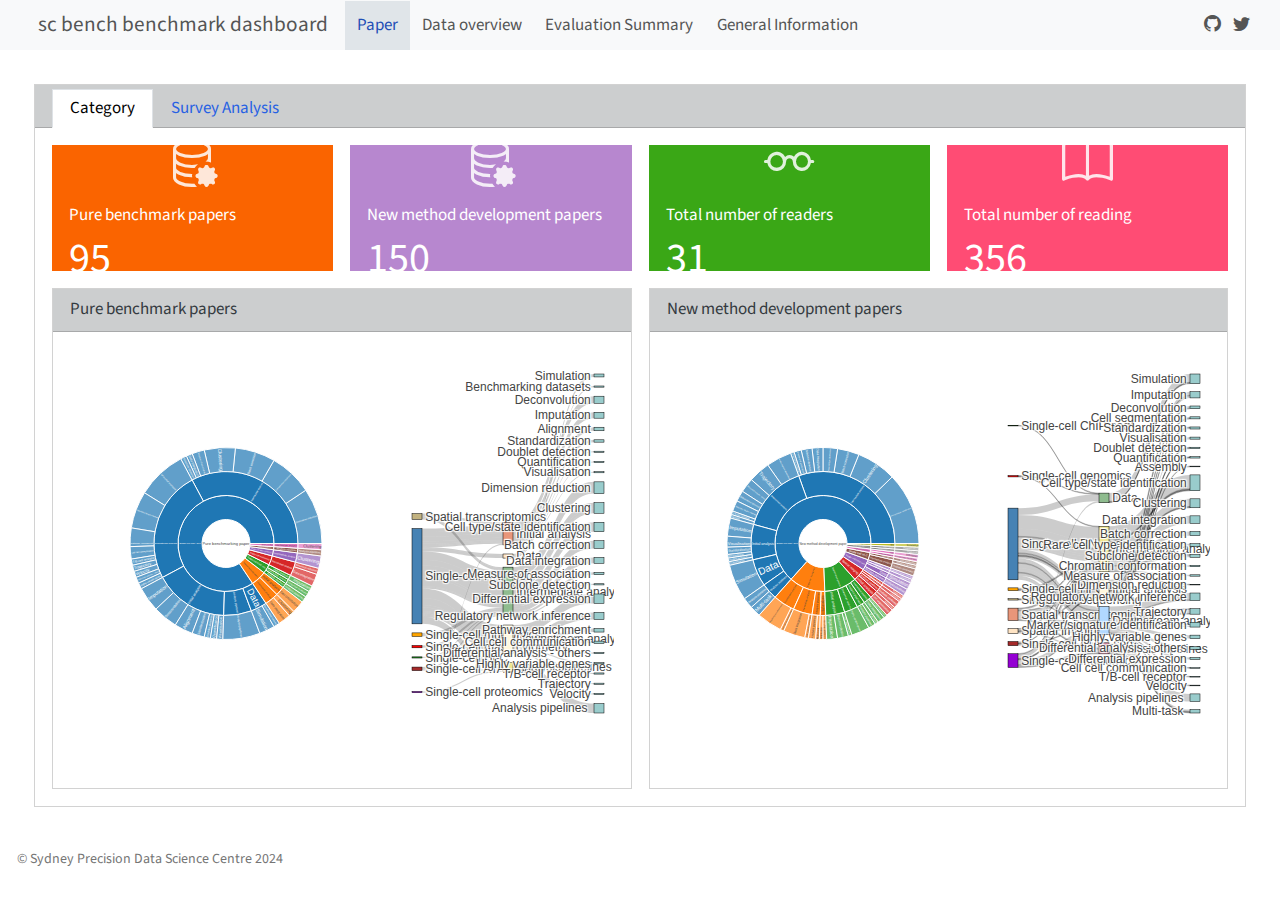
==== commit a07492e4: "Built site for gh-pages" ====
--- a/index.html
+++ b/index.html
@@ -2,7 +2,7 @@
 <html xmlns="http://www.w3.org/1999/xhtml" lang="en" xml:lang="en"><head>
 
 <meta charset="utf-8">
-<meta name="generator" content="quarto-1.5.57">
+<meta name="generator" content="quarto-1.5.56">
 
 <meta name="viewport" content="width=device-width, initial-scale=1.0, user-scalable=yes">
 
@@ -113,30 +113,55 @@
 <script type="module" src="site_libs/quarto-ojs/quarto-ojs-runtime.js"></script>
 <link href="site_libs/quarto-ojs/quarto-ojs.css" rel="stylesheet">
 <link href="site_libs/htmltools-fill-0.5.8.1/fill.css" rel="stylesheet">
+
 <script src="site_libs/htmlwidgets-1.6.4/htmlwidgets.js"></script>
+
 <script src="site_libs/plotly-binding-4.10.4/plotly.js"></script>
+
 <script src="site_libs/typedarray-0.1/typedarray.min.js"></script>
+
 <script src="site_libs/jquery-3.6.0/jquery-3.6.0.min.js"></script>
+
 <link href="site_libs/crosstalk-1.2.1/css/crosstalk.min.css" rel="stylesheet">
+
 <script src="site_libs/crosstalk-1.2.1/js/crosstalk.min.js"></script>
+
 <link href="site_libs/plotly-htmlwidgets-css-2.11.1/plotly-htmlwidgets.css" rel="stylesheet">
+
 <script src="site_libs/plotly-main-2.11.1/plotly-latest.min.js"></script>
+
 <link href="site_libs/datatables-css-0.0.0/datatables-crosstalk.css" rel="stylesheet">
+
 <script src="site_libs/datatables-binding-0.33/datatables.js"></script>
+
 <link href="site_libs/dt-core-bootstrap-1.13.6/css/dataTables.bootstrap.min.css" rel="stylesheet">
+
 <link href="site_libs/dt-core-bootstrap-1.13.6/css/dataTables.bootstrap.extra.css" rel="stylesheet">
+
 <script src="site_libs/dt-core-bootstrap-1.13.6/js/jquery.dataTables.min.js"></script>
+
 <script src="site_libs/dt-core-bootstrap-1.13.6/js/dataTables.bootstrap.min.js"></script>
+
 <link href="site_libs/nouislider-7.0.10/jquery.nouislider.min.css" rel="stylesheet">
+
 <script src="site_libs/nouislider-7.0.10/jquery.nouislider.min.js"></script>
+
 <link href="site_libs/selectize-0.12.0/selectize.bootstrap3.css" rel="stylesheet">
+
 <script src="site_libs/selectize-0.12.0/selectize.min.js"></script>
+
 <script type="ojs-define">
+
 {"contents":[{"name":"paper_data","value":{"luke_topic":["Addition - Analysis pipelines","Addition - Analysis pipelines","Addition - Analysis pipelines","Addition - Analysis pipelines","Addition - Analysis pipelines","Addition - Analysis pipelines","Addition - Analysis pipelines","Addition - Analysis pipelines","Addition - Analysis pipelines","Addition - Analysis pipelines","Addition - Analysis pipelines","Addition - Analysis pipelines","Addition - Analysis pipelines","Addition - Analysis pipelines","Addition - Analysis pipelines","Addition - Analysis pipelines","Addition - Analysis pipelines","Addition - Analysis pipelines","Addition - Analysis pipelines","Addition - Analysis pipelines","Addition - Analysis pipelines","Addition - Analysis pipelines","Addition - Analysis pipelines","Addition - Analysis pipelines","Addition - Analysis pipelines","Addition - Analysis pipelines","Addition - Analysis pipelines","Addition - Benchmarking datasets","Addition - Benchmarking datasets","Addition - Cell segmentation","Addition - Cell segmentation","Addition - Cell segmentation","Addition - Chromatin conformation","Addition - Chromatin conformation","Addition - Multi-task","Addition - Multi-task","Addition - Multi-task","Addition - Multi-task","Addition - Multi-task","Alignment","Alignment","Alignment","Alignment","Alignment","Alignment","Assembly","Classification","Classification","Classification","Classification","Classification","Classification","Classification","Classification","Classification","Classification","Classification","Classification","Classification","Classification","Classification","Classification","Classification","Classification","Classification","Classification","Classification","Classification","Classification","Classification","Classification","Classification","Classification","Classification","Classification","Classification","Classification","Classification","Classification","Classification","Classification","Classification","Classification","Classification","Classification","Clustering","Clustering","Clustering","Clustering","Clustering","Clustering","Clustering","Clustering","Clustering","Clustering","Clustering","Clustering","Clustering","Clustering","Clustering","Clustering","Clustering","Clustering","Clustering","Clustering","Clustering","Clustering","Clustering","Clustering","Clustering","Clustering","Clustering","Clustering","Clustering","Clustering","Clustering","Differential Expression","Differential Expression","Differential Expression","Differential Expression","Differential Expression","Differential Expression","Differential Expression","Differential Expression","Differential Expression","Differential Expression","Differential Expression","Differential Expression","Differential Expression","Differential Expression","Differential Expression","Differential Expression","Differential Expression","Differential Expression","Differential Expression","Dimensionality Reduction","Dimensionality Reduction","Dimensionality Reduction","Dimensionality Reduction","Dimensionality Reduction","Dimensionality Reduction","Dimensionality Reduction","Dimensionality Reduction","Dimensionality Reduction","Dimensionality Reduction","Dimensionality Reduction","Dimensionality Reduction","Dimensionality Reduction","Dimensionality Reduction","Dimensionality Reduction","Dimensionality Reduction","Dimensionality Reduction","Dimensionality Reduction","Dimensionality Reduction","Dimensionality Reduction","Dimensionality Reduction","Gene Networks","Gene Networks","Gene Networks","Gene Networks","Gene Networks","Gene Networks","Gene Networks","Gene Networks","Gene Networks","Gene Networks","Gene Networks","Gene Networks","Gene Networks","Gene Networks","Gene Networks","Gene Networks","Gene Networks","Gene Networks","Gene Networks","Gene Networks","Gene Networks","Gene Networks","Gene Networks","Gene Networks","Gene Networks","Gene Networks","Gene Networks","Gene Networks","Gene Networks","Gene Networks","Gene Networks","Gene Networks","Gene Networks","Gene Networks","Gene Sets","Gene Sets","Gene Sets","Gene Sets","Gene Sets","Gene Sets","Immune","Immune","Immune","Imputation","Imputation","Imputation","Imputation","Imputation","Imputation","Imputation","Imputation","Imputation","Imputation","Imputation","Imputation","Imputation","Imputation","Imputation","Imputation","Imputation","Imputation","Imputation","Integration","Integration","Integration","Integration","Integration","Integration","Integration","Integration","Integration","Integration","Integration","Integration","Integration","Integration","Integration","Integration","Integration","Integration","Integration","Integration","Integration","Integration","Integration","Integration","Integration","Integration","Integration","Integration","Integration","Integration","Integration","Integration","Integration","Integration","Integration","Integration","Integration","Integration","Integration","Integration","Integration","Integration","Integration","Integration","Integration","Integration","Integration","Integration","Integration","Integration","Integration","Integration","Integration","Integration","Integration","Integration","Marker Genes","Marker Genes","Marker Genes","Marker Genes","Marker Genes","Marker Genes","Marker Genes","Normalisation","Normalisation","Normalisation","Normalisation","Normalisation","Normalisation","Normalisation","Ordering","Ordering","Ordering","Ordering","Ordering","Ordering","Ordering","Ordering","Ordering","Ordering","Ordering","Ordering","Ordering","Perturbations","Perturbations","Perturbations","Perturbations","Perturbations","Perturbations","Quality Control","Quality Control","Quality Control","Quality Control","Quantification","Quantification","Quantification","Quantification","Rare Cells","Rare Cells","Rare Cells","Rare Cells","Simulation","Simulation","Simulation","Simulation","Simulation","Simulation","Simulation","Simulation","Simulation","Simulation","Simulation","Simulation","Simulation","Simulation","Simulation","Simulation","Simulation","Simulation","Simulation","Variable Genes","Variable Genes","Variable Genes","Variable Genes","Variable Genes","Variable Genes","Variable Genes","Variants","Variants","Variants","Variants","Variants","Variants","Visualisation","Visualisation","Visualisation","Visualisation","Visualisation"],"Timestamp":["2023-04-24 00:05:36","2023-01-23 22:23:45","2023-01-30 22:14:33","2023-01-09 12:28:07","2023-02-17 12:55:17","2023-07-17 14:50:57.654","2023-07-15 21:57:09.662","2023-02-26 21:44:30","2023-07-18 11:04:38.939","2023-07-17 00:18:48.963","2023-01-19 01:30:00","2023-02-27 23:46:10","2023-01-25 15:47:29","2023-07-18 14:00:03.941","2023-02-01 17:14:43","2023-07-18 14:25:35.944","2023-02-06 11:04:39","2023-01-26 22:01:51","2023-01-26 21:38:40","2023-01-31 10:50:01","2023-04-22 17:14:30","2023-04-20 11:45:48","2023-07-21 18:26:26.999","2023-07-18 10:13:49.874","2023-07-17 10:30:46.552","2023-02-14 15:52:59","2023-07-18 09:36:15.527","2023-02-09 13:09:52","2023-03-02 13:36:35","2023-04-08 15:45:43","2023-04-08 16:59:23","2023-04-05 13:39:35","2023-07-18 10:55:17.058","2023-07-18 10:59:50.283","2023-07-17 16:36:50.483","2023-07-23 13:50:11.492","2023-04-19 16:28:31","2023-04-19 14:02:02","2023-07-18 17:20:42.943","2023-01-29 01:49:53","2023-02-10 12:14:41","2023-02-12 15:15:29","2023-02-16 12:42:37","2023-02-06 16:48:45","2023-02-13 00:23:37","2023-04-23 23:44:09","2023-07-17 13:58:41.343","2023-04-10 16:35:02","2023-07-17 23:59:10.961","2023-04-19 12:22:43","2023-07-18 08:38:59.932","2023-07-18 09:01:48.864","2023-04-19 10:11:30","2023-07-18 08:48:01.742","2023-02-14 13:17:27","2023-01-29 01:32:33","2023-02-07 15:42:59","2023-07-17 18:38:48.866","2023-02-26 20:44:26","2023-04-13 10:36:10","2023-02-13 23:15:27","2023-01-17 10:21:56","2023-02-16 11:17:59","2023-04-12 10:06:47","2023-04-12 10:08:41","2023-07-18 10:47:04.472","2023-07-17 21:07:21.129","2023-04-17 12:40:47","2023-07-17 11:15:47.273","2023-03-02 15:57:10","2023-07-17 18:21:14.643","2023-02-09 14:33:45","2023-04-11 19:47:53","2023-04-17 11:07:41","2023-02-14 18:09:15","2023-02-07 17:10:44","2023-02-15 11:46:02","2023-07-17 22:45:18.585","2023-02-20 01:02:30","2023-07-22 12:52:14.372","2023-02-15 00:02:52","2023-07-17 22:29:04.848","2023-02-19 21:49:01","2023-07-17 21:53:04.737","2023-07-17 21:31:29.131","2023-04-19 11:30:45","2023-02-09 21:52:15","2023-04-08 16:32:49","2023-07-17 23:46:26.884","2023-02-10 11:25:40","2023-07-17 13:12:34.289","2023-02-07 18:00:15","2023-07-21 19:39:58.927","2023-04-19 09:43:06","2023-01-29 00:45:58","2023-07-22 18:58:03.495","2023-07-18 17:18:42.342","2023-07-17 12:05:53.272","2023-07-21 12:02:19.027","2023-02-08 10:37:30","2023-07-20 17:37:30.532","2023-07-17 18:02:54.974","2023-01-17 09:26:29","2023-02-08 10:23:49","2023-07-17 12:10:20.871","2023-07-19 16:01:06.739","2023-02-08 10:01:35","2023-04-19 16:51:32","2023-07-17 17:15:45.085","2023-07-17 16:34:15.895","2023-02-10 12:16:19","2023-07-19 22:43:07.078","2023-07-24 17:13:34.231","2023-04-19 15:51:42","2023-02-10 16:28:53","2023-07-17 11:58:19.412","2023-07-17 13:41:25.553","2023-02-06 16:20:51","2023-03-06 13:35:10","2023-07-24 14:42:12.57","2023-01-26 13:12:23","2023-02-08 22:09:24","2023-01-25 21:46:16","2023-01-25 23:37:04","2023-07-20 14:03:36.144","2023-01-26 12:26:21","2023-07-17 15:59:06.997","2023-07-17 12:51:09.834","2023-02-06 15:38:10","2023-02-16 11:16:38","2023-01-25 21:41:08","2023-01-27 13:33:10","2023-01-25 14:39:30","2023-01-27 09:10:46","2023-02-14 16:04:29","2023-07-24 11:38:04.193","2023-04-06 20:21:32","2023-02-27 23:07:26","2023-01-26 13:54:15","2023-07-17 11:34:27.443","2023-07-17 18:58:38.08","2023-02-27 23:06:21","2023-07-21 14:37:45.466","2023-07-18 11:21:54.211","2023-01-17 23:07:10","2023-07-17 13:05:43.693","2023-01-25 17:32:11","2023-01-27 16:07:32","2023-03-06 12:26:24","2023-01-26 14:40:42","2023-02-07 15:49:39","2023-01-13 12:56:36","2023-02-27 23:01:18","2023-01-26 22:09:16","2023-02-04 20:26:42","2023-07-17 17:18:09.171","2023-01-06 16:58:07","2023-01-30 17:39:32","2023-02-28 13:09:39","2023-07-21 11:52:48.328","2023-01-06 16:21:24","2023-07-17 11:47:20.672","2023-07-16 12:16:10.077","2023-07-23 14:09:23.832","2023-02-06 11:57:55","2023-07-18 15:30:44.422","2023-04-06 13:37:43","2023-01-06 19:05:40","2023-01-13 17:22:45","2023-07-17 11:34:11.436","2023-07-18 12:06:08.432","2023-07-17 12:21:49.758","2023-07-17 11:51:30.378","2023-02-14 16:40:24","2023-07-18 18:07:51.554","2023-04-06 13:31:02","2023-07-17 10:12:23.66","2023-04-06 13:51:15","2023-01-10 10:57:41","2023-07-18 14:55:58.358","2023-04-06 13:13:10","2023-07-17 12:24:08.992","2023-03-03 17:12:45","2023-07-18 16:40:25.902","2023-07-17 12:25:17.851","2023-02-08 23:16:41","2023-04-06 13:21:06","2023-02-16 20:51:12","2023-04-05 09:55:20","2023-07-15 23:04:24.036","2023-02-01 21:25:16","2023-01-29 00:25:11","2023-02-10 13:26:16","2023-01-27 15:53:28","2023-02-02 14:03:16","2023-02-26 12:52:51","2023-02-03 15:50:18","2023-02-16 12:15:17","2023-07-25 13:52:07.984","2023-02-10 11:02:56","2023-07-20 17:58:17.768","2023-04-23 20:04:45","2023-04-06 16:02:00","2023-07-16 17:10:21.82","2023-04-17 15:33:28","2023-01-24 23:07:31","2023-07-17 23:40:19.921","2023-02-01 16:08:16","2023-07-18 10:38:01.161","2023-07-19 19:59:43.884","2023-07-22 13:07:51.759","2023-02-01 13:43:46","2023-07-18 10:22:41.578","2023-07-16 12:13:00.103","2023-01-11 15:40:52","2023-04-19 15:25:55","2023-07-17 10:51:15.114","2023-07-19 20:47:40.252","2023-02-01 17:00:01","2023-07-16 16:34:35.937","2023-02-13 22:25:21","2023-07-23 15:05:27.921","2023-02-14 14:50:27","2023-02-15 16:03:57","2023-02-09 12:12:25","2023-02-08 11:27:35","2023-03-05 18:09:31","2023-03-06 14:25:56","2023-07-16 16:12:24.374","2023-03-07 10:24:47","2023-02-08 13:50:04","2023-02-01 15:10:48","2023-07-16 10:58:53.995","2023-04-16 19:32:46","2023-07-17 15:17:15.55","2023-02-09 16:56:15","2022-12-16 10:26:32","2023-01-25 17:58:36","2023-07-17 15:32:31.666","2023-04-11 17:43:11","2023-07-17 14:57:43.497","2023-04-06 17:16:53","2023-02-07 17:12:47","2023-02-13 20:57:45","2023-03-06 11:20:04","2023-07-17 10:04:22.341","2023-07-17 11:12:12.671","2023-07-14 21:55:14.189","2023-03-08 10:58:07","2023-02-03 21:07:13","2023-07-17 15:01:03.837","2023-04-21 11:34:57","2023-04-11 07:23:11","2023-07-18 17:47:07.548","2023-07-18 11:06:06.415","2023-01-24 23:44:40","2023-07-17 23:16:50.183","2023-07-17 10:20:21.13","2023-07-17 14:36:43.993","2023-03-02 16:26:55","2023-02-03 13:13:11","2023-02-09 15:35:48","2023-07-14 22:38:31.779","2023-07-24 16:04:50.869","2023-07-17 11:02:12.833","2023-07-17 11:59:47.064","2023-07-17 15:12:11.002","2023-07-22 12:37:07.715","2023-07-18 16:37:07.364","2023-04-16 20:46:24","2023-03-02 15:30:10","2023-07-24 16:29:42.908","2023-07-22 12:16:12.191","2023-05-31 11:09:39","2023-07-17 15:26:14.257","2023-02-14 15:31:20","2023-07-17 15:59:25.094","2023-07-16 11:33:01.766","2023-03-03 16:50:03","2023-07-17 15:40:07.148","2023-07-25 14:56:26.068","2023-07-17 11:48:18.689","2023-02-06 13:40:28","2023-01-31 12:44:47","2023-04-06 15:30:35","2023-01-27 08:16:40","2023-02-01 11:11:58","2023-01-24 22:46:41","2023-07-18 15:33:18.466","2023-07-18 21:35:37.201","2023-02-06 16:45:03","2023-02-03 12:15:34","2023-02-08 21:18:30","2023-07-18 22:09:07.892","2023-07-18 21:56:25.315","2023-07-18 17:23:09.872","2023-07-21 14:19:23.448","2023-02-07 22:00:11","2023-07-17 14:45:41.874","2023-07-18 16:25:46.731","2023-07-18 14:07:43.259","2023-02-01 20:50:51","2023-02-17 11:41:14","2023-04-11 21:59:00","2023-07-25 12:44:17.488","2023-04-10 16:39:07","2023-07-18 22:33:46.505","2023-07-17 15:01:10.852","2023-02-08 15:01:05","2023-02-09 12:43:44","2023-07-17 15:42:18.237","2023-02-13 02:15:22","2023-02-16 18:46:08","2023-07-17 13:51:24.745","2023-07-17 14:46:25.571","2023-07-18 14:21:43.312","2023-07-18 17:11:34.934","2023-07-18 15:11:40.144","2023-04-19 11:13:29","2023-02-09 16:30:12","2023-02-08 15:28:46","2023-07-18 11:15:59.64","2023-07-18 20:59:37.03","2023-07-18 15:41:55.797","2023-07-18 19:43:10.468","2023-04-12 20:35:36","2023-07-18 14:37:32.451","2023-04-11 21:25:23","2023-02-08 17:55:49","2023-07-18 12:08:07.473","2023-03-02 13:17:49","2023-07-17 21:21:47.262","2023-07-22 13:27:53.683","2023-04-11 22:34:51","2023-07-17 20:55:33.271","2023-07-17 22:46:22.566","2023-04-12 22:36:34","2023-07-18 16:51:31.085","2023-04-20 13:41:11","2023-04-24 01:15:23","2023-04-24 01:59:06","2023-04-24 01:36:01","2023-01-20 12:01:35","2023-02-16 19:33:38","2023-07-17 22:49:09.377","2023-07-18 15:46:32.182","2023-04-15 20:10:22","2023-02-01 16:38:10","2023-07-18 11:06:56.498","2023-02-01 16:35:52","2023-04-15 20:45:12","2023-07-17 19:51:48.078","2023-02-10 08:56:32","2023-01-10 11:27:04","2023-07-24 16:45:26.807","2023-07-17 17:36:18.025"],"Paper_title":["spicyR: spatial analysis of in situ cytometry data in R","Benchmarking UMI-based single-cell RNA-seq preprocessing workflows","Benchmarking single cell RNA-sequencing analysis pipelines using mixture control experiments","Interactive analysis of single-cell epigenomic landscapes with ChromSCape","pipeComp, a general framework for the evaluation of computational pipelines, reveals performant single cell RNA-seq preprocessing tools","A multicenter study benchmarking single-cell RNA sequencing technologies using reference samples","The Current State of Single-Cell Proteomics Data Analysis","Assessment of computational methods for the analysis of single-cell ATAC-seq data","EpiScanpy: integrated single-cell epigenomic analysis","TIST: Transcriptome and Histopathological Image Integrative Analysis for Spatial Transcriptomics","Comparison of high-throughput single-cell RNA sequencing data processing pipelines","Interactive analysis of single-cell epigenomic landscapes with ChromSCape","Benchmarking UMI-based single-cell RNA-seq preprocessing workflows","Destin2: Integrative and cross-modality analysis of single-cell chromatin accessibility data","Comparison of high-throughput single-cell RNA sequencing data processing pipelines","The Current State of Single-Cell Proteomics Data Analysis","A systematic evaluation of single cell RNA-seq analysis pipelines","Assessment of computational methods for the analysis of single-cell ATAC-seq data","A systematic evaluation of single cell RNA-seq analysis pipelines","pipeComp, a general framework for the evaluation of computational pipelines, reveals performant single cell RNA-seq preprocessing tools","histocat: analysis of cell phenotypes and interactions in multiplex image cytometry data","Giotto: a toolbox for integrative analysis and visualization of spatial expression data","A multicenter study benchmarking single-cell RNA sequencing technologies using reference samples","TISCH: a comprehensive web resource enabling interactive single-cell transcriptome visualization of tumor microenvironment","Cumulus provides cloud-based data analysis for large-scale single-cell and single-nucleus RNA-seq","Benchmarking single cell RNA-sequencing analysis pipelines using mixture control experiments","Cumulus provides cloud-based data analysis for large-scale single-cell and single-nucleus RNA-seq","A multi-center cross-platform single-cell RNA sequencing reference dataset","A multi-center cross-platform single-cell RNA sequencing reference dataset","Joint cell segmentation and cell type annotation for spatial transcriptomics","Cellpose: a generalist algorithm for cellular segmentation","Cell segmentation in imaging-based spatial transcriptomics","Perspectives for the reconstruction of 3D chromatin conformation using single cell Hi-C data","SnapHiC: a computational pipeline to identify chromatin loops from single-cell Hi-C data","High-throughput single-cell RNA-seq data imputation and characterization with surrogate-assisted automated deep learning","High-throughput single-cell RNA-seq data imputation and characterization with surrogate-assisted automated deep learning","Spatially informed clustering, integration, and deconvolution of spatial transcriptomics with GraphST","Joint dimension reduction and clustering analysis of single-cell RNA-seq and spatial transcriptomics data","scGNN is a novel graph neural network framework for single-cell RNA-Seq analyses","Choice of pre-processing pipeline influences clustering quality of scRNA-seq datasets","Comparative analysis of common alignment tools for single-cell RNA sequencing","Evaluation of STAR and Kallisto on Single Cell RNA-Seq Data Alignment","Evaluation of STAR and Kallisto on Single Cell RNA-Seq Data Alignment","Comparative analysis of common alignment tools for single-cell RNA sequencing","Choice of pre-processing pipeline influences clustering quality of scRNA-seq datasets","Mapping molecular assemblies with fluorescence microscopy and object-based spatial statistics","Influence of Cell-type Ratio on Spatially Resolved Single-cell Transcriptomes using the Tangram Algorithm: Based on Implementation on Single-Cell and MxIF Data","scAB detects multiresolution cell states with clinical significance by integrating single-cell genomics and bulk sequencing data","Spatial-ID: a cell typing method for spatially resolved transcriptomics via transfer learning and spatial embedding","Latent cellular analysis robustly reveals subtle diversity in large-scale single-cell RNA-seq data","Learning Cell Annotation under Multiple Reference Datasets by Multisource Domain Adaptation","scMAGIC: accurately annotating single cells using two rounds of reference-based classification","A multiresolution framework to characterize single-cell state landscapes","scGCN is a graph convolutional networks algorithm for knowledge transfer in single cell omics","scClassify: sample size estimation and multiscale classification of cells using single and multiple reference","Evaluation of Cell Type Annotation R Packages on Single-cell RNA-seq Data","A comparison of automatic cell identification methods for single-cell RNA sequencing data","Adversarial dense graph convolutional networks for single-cell classification","Benchmarking automated cell type annotation tools for single-cell ATAC-seq data","CHETAH: a selective, hierarchical cell type identification method for single-cell RNA sequencing","A comparison of automatic cell identification methods for single-cell RNA sequencing data","Benchmarking automated cell type annotation tools for single-cell ATAC-seq data","Evaluation of single-cell classifiers for single-cell RNA sequencing data sets","scPred: accurate supervised method for cell-type classification from single-cell RNA-seq data","Supervised classification enables rapid annotation of cell atlases","A Systematic Evaluation of Supervised Machine Learning Algorithms for Cell Phenotype Classification Using Single-Cell RNA Sequencing Data","ChrNet: A re-trainable chromosome-based 1D convolutional neural network for predicting immune cell types","scCATCH: Automatic Annotation on Cell Types of Clusters from Single-Cell RNA Sequencing Data","A Systematic Evaluation of Supervised Machine Learning Algorithms for Cell Phenotype Classification Using Single-Cell RNA Sequencing Data","scClassify: sample size estimation and multiscale classification of cells using single and multiple reference","Cross-species cell-type assignment from single-cell RNA-seq data by a heterogeneous graph neural network","Evaluation of some aspects in supervised cell type identification for single-cell RNA-seq: classifier, feature selection, and reference construction","Identifying phenotype-associated subpopulations by integrating bulk and single-cell sequencing data","CellFishing.jl: an ultrafast and scalable cell search method for single-cell RNA sequencing","Evaluation of some aspects in supervised cell type identification for single-cell RNA-seq: classifier, feature selection, and reference construction","Evaluation of methods to assign cell type labels to cell clusters from single-cell RNA-sequencing data","A comparison of automatic cell identification methods for single-cell RNA sequencing data","scCATCH: Automatic Annotation on Cell Types of Clusters from Single-Cell RNA Sequencing Data","Evaluation of Cell Type Annotation R Packages on Single-cell RNA-seq Data","Evaluation of machine learning approaches for cell-type identification from single-cell transcriptomics data","Evaluation of single-cell classifiers for single-cell RNA sequencing data sets","Integrating multiple references for single-cell assignment","Evaluation of methods to assign cell type labels to cell clusters from single-cell RNA-sequencing data","scGAD: a new task and end-to-end framework for generalized cell type annotation and discovery","Learning for single-cell assignment","CIDR: Ultrafast and accurate clustering through imputation for single-cell RNA-seq data","Benchmarking clustering algorithms on estimating the number of cell types from single-cell RNA-sequencing data","ClusterMap for multi-scale clustering analysis of spatial gene expression","Secuer: Ultrafast, scalable and accurate clustering of single-cell RNA-seq data","Comparison of clustering tools in R for medium-sized 10x Genomics single-cell RNA-sequencing data","A comparison framework and guideline of clustering methods for mass cytometry data","A systematic performance evaluation of clustering methods for single-cell RNA-seq data","HGC: fast hierarchical clustering for large-scale single-cell data","Autoencoder-based cluster ensembles for single-cell RNA-seq data analysis","Benchmarking cell-type clustering methods for spatially resolved transcriptomics data","A review and performance evaluation of clustering frameworks for single-cell Hi-C data","A comparison framework and guideline of clustering methods for mass cytometry data","scMINER: a mutual information-based framework for identifying hidden drivers from single-cell omics data","A spectral clustering with self-weighted multiple kernel learning method for single-cell RNA-seq data","Benchmarking clustering algorithms on estimating the number of cell types from single-cell RNA-sequencing data","EDClust: an EM-MM hybrid method for cell clustering in multiple-subject single-cell RNA sequencing","Using single-cell cytometry to illustrate integrated multi-perspective evaluation of clustering algorithms using Pareto fronts","Benchmarking cell-type clustering methods for spatially resolved transcriptomics data","Benchmark and Parameter Sensitivity Analysis of Single-Cell RNA Sequencing Clustering Methods","Clustering methods for single-cell RNA-sequencing expression data: performance evaluation with varying sample sizes and cell compositions","Single-Cell RNA Sequencing Data Interpretation by Evolutionary Multiobjective Clustering","Comparison of clustering tools in R for medium-sized 10x Genomics single-cell RNA-sequencing data","sc3: consensus clustering of single-cell rna-seq data","A Hybrid Clustering Algorithm for Identifying Cell Types from Single-Cell RNA-Seq Data","Clustering methods for single-cell RNA-sequencing expression data: performance evaluation with varying sample sizes and cell compositions","A systematic performance evaluation of clustering methods for single-cell RNA-seq data","ASTER: accurately estimating the number of cell types in single-cell chromatin accessibility data","Using single-cell cytometry to illustrate integrated multi-perspective evaluation of clustering algorithms using Pareto fronts","A model-based constrained deep learning clustering approach for spatially resolved single-cell data","Benchmark and Parameter Sensitivity Analysis of Single-Cell RNA Sequencing Clustering Methods","A review and performance evaluation of clustering frameworks for single-cell Hi-C data","Benchmarking integration of single-cell differential expression","Comparison of methods to detect differentially expressed genes between single-cell populations","Benchmarking of a Bayesian single cell RNAseq differential gene expression test for dose–response study designs","Benchmarking integration of single-cell differential expression","Comparison of methods to detect differentially expressed genes between single-cell populations","Bias, robustness and scalability in single-cell differential expression analysis","Single-cell RNA-sequencing: assessment of differential expression analysis methods","Benchmarking of a Bayesian single cell RNAseq differential gene expression test for dose–response study designs","Recommendations of scRNA-seq Differential Gene Expression Analysis Based on Comprehensive Benchmarking","Comparative analysis of differential gene expression analysis tools for single-cell RNA sequencing data","Differential expression of single-cell RNA-seq data using Tweedie models","Recommendations of scRNA-seq Differential Gene Expression Analysis Based on Comprehensive Benchmarking","Bias, robustness and scalability in single-cell differential expression analysis","Comparative analysis of differential gene expression analysis tools for single-cell RNA sequencing data","Benchmarking methods for detecting differential states between conditions from multi-subject single-cell RNA-seq data","Single-cell RNA-sequencing: assessment of differential expression analysis methods","Reproducibility of Methods to Detect Differentially Expressed Genes from Single-Cell RNA Sequencing","Reproducibility of Methods to Detect Differentially Expressed Genes from Single-Cell RNA Sequencing","Benchmarking methods for detecting differential states between conditions from multi-subject single-cell RNA-seq data","Parameter tuning is a key part of dimensionality reduction via deep variational autoencoders for single cell RNA transcriptomics","Accuracy, robustness and scalability of dimensionality reduction methods for single-cell RNA-seq analysis","A Quantitative Framework for Evaluating Single-Cell Data Structure Preservation by Dimensionality Reduction Techniques","Benchmarking principal component analysis for large-scale single-cell RNA-sequencing","Towards a comprehensive evaluation of dimension reduction methods for transcriptomic data visualization","Parameter tuning is a key part of dimensionality reduction via deep variational autoencoders for single cell RNA transcriptomics","Supervised application of internal validation measures to benchmark dimensionality reduction methods in scRNA-seq data","A Comparison for Dimensionality Reduction Methods of Single-Cell RNA-seq Data","Towards a comprehensive evaluation of dimension reduction methods for transcriptomic data visualization","Benchmarking joint multi-omics dimensionality reduction approaches for the study of cancer","A Comparison for Dimensionality Reduction Methods of Single-Cell RNA-seq Data","Benchmarking joint multi-omics dimensionality reduction approaches for the study of cancer","Tuning parameters of dimensionality reduction methods for single-cell RNA-seq analysis","Accuracy, robustness and scalability of dimensionality reduction methods for single-cell RNA-seq analysis","A Quantitative Framework for Evaluating Single-Cell Data Structure Preservation by Dimensionality Reduction Techniques","Dimensionality reduction for visualizing single-cell data using UMAP","Dimensionality reduction for visualizing single-cell data using UMAP","Tuning parameters of dimensionality reduction methods for single-cell RNA-seq analysis","Supervised application of internal validation measures to benchmark dimensionality reduction methods in scRNA-seq data","Benchmarking principal component analysis for large-scale single-cell RNA-sequencing","Network embedding-based representation learning for single cell RNA-seq data","Evaluating methods of inferring gene regulatory networks highlights their lack of performance for single cell gene expression data","Evaluating the reproducibility of single-cell gene regulatory network inference algorithms","Evaluating methods of inferring gene regulatory networks highlights their lack of performance for single cell gene expression data","Evaluation of cell-cell interaction methods by integrating single-cell RNA sequencing data with spatial information","Evaluating the reproducibility of single-cell gene regulatory network inference algorithms","Single-cell biological network inference using a heterogeneous graph transformer","NetREX-CF integrates incomplete transcription factor data with gene expression to reconstruct gene regulatory networks","A systematic evaluation of the computational tools for ligand-receptor-based cell-cell interaction inference","Benchmarking algorithms for gene regulatory network inference from single-cell transcriptomic data","Identifying strengths and weaknesses of methods for computational network inference from single-cell RNA-seq data","Regulatory analysis of single cell multiome gene expression and chromatin accessibility data with scREG","A comprehensive survey of regulatory network inference methods using single cell RNA sequencing data","Evaluating measures of association for single-cell transcriptomics","SRGS: sparse partial least squares-based recursive gene selection for gene regulatory network inference","Performance assessment of sample-specific network control methods for bulk and single-cell biological data analysis","A systematic evaluation of the computational tools for ligand-receptor-based cell-cell interaction inference","Performance assessment of sample-specific network control methods for bulk and single-cell biological data analysis","Impact of similarity metrics on single-cell RNA-seq data clustering","Optimal transport improves cell-cell similarity inference in single-cell omics data","DIRECT-NET: An efficient method to discover cis-regulatory elements and construct regulatory networks from single-cell multiomics data","Evaluation of cell-cell interaction methods by integrating single-cell RNA sequencing data with spatial information","IReNA: Integrated regulatory network analysis of single-cell transcriptomes and chromatin accessibility profiles","A comprehensive survey of regulatory network inference methods using single cell RNA sequencing data","How does the structure of data impact cell-cell similarity? Evaluating how structural properties influence the performance of proximity metrics in single cell RNA-seq data","Functional inference of gene regulation using single-cell multi-omics","maxATAC: Genome-scale transcription-factor binding prediction from ATAC-seq with deep neural networks","Impact of similarity metrics on single-cell RNA-seq data clustering","Single-cell gene regulatory network prediction by explainable AI","Identifying strengths and weaknesses of methods for computational network inference from single-cell RNA-seq data","Benchmarking algorithms for gene regulatory network inference from single-cell transcriptomic data","Nonparametric single-cell multiomic characterization of trio relationships between transcription factors, target genes, and cis-regulatory regions","Evaluating measures of association for single-cell transcriptomics","Dissecting cell identity via network inference and in silico gene perturbation","How does the structure of data impact cell-cell similarity? Evaluating how structural properties influence the performance of proximity metrics in single cell RNA-seq data","Benchmarking algorithms for pathway activity transformation of single-cell RNA-seq data","Robustness and applicability of transcription factor and pathway analysis tools on single-cell RNA-seq data","Benchmarking algorithms for pathway activity transformation of single-cell RNA-seq data","Signature-scoring methods developed for bulk samples are not adequate for cancer single-cell RNA sequencing data","Signature-scoring methods developed for bulk samples are not adequate for cancer single-cell RNA sequencing data","Robustness and applicability of transcription factor and pathway analysis tools on single-cell RNA-seq data","Benchmarking computational methods for B-cell receptor reconstruction from single-cell RNA-seq data","Benchmarking computational methods for B-cell receptor reconstruction from single-cell RNA-seq data","Predicting recognition between T cell receptors and epitopes with TCRGP","False signals induced by single-cell imputation","NISC: Neural Network-Imputation for Single-Cell RNA Sequencing and Cell Type Clustering","SpaGE: Spatial Gene Enhancement using scRNA-seq","Comparison of Computational Methods for Imputing Single-Cell RNA-Sequencing Data","scESI: evolutionary sparse imputation for single-cell transcriptomes from nearest neighbor cells","Efficient prediction of a spatial transcriptomics profile better characterizes breast cancer tissue sections without costly experimentation","A systematic evaluation of single-cell RNA-sequencing imputation methods","Region-specific denoising identifies spatial co-expression patterns and intra-tissue heterogeneity in spatially resolved transcriptomics data","Comparison of Computational Methods for Imputing Single-Cell RNA-Sequencing Data","scIMC: a platform for benchmarking comparison and visualization analysis of scRNA-seq data imputation methods","scNPF: an integrative framework assisted by network propagation and network fusion for preprocessing of single-cell RNA-seq data","scIMC: a platform for benchmarking comparison and visualization analysis of scRNA-seq data imputation methods","False signals induced by single-cell imputation","Are dropout imputation methods for scRNA-seq effective for scATAC-seq data?","scHinter: imputing dropout events for single-cell RNA-seq data with limited sample size","A systematic evaluation of single-cell RNA-sequencing imputation methods","Spatial transcriptomics at subspot resolution with BayesSpace","Are dropout imputation methods for scRNA-seq effective for scATAC-seq data?","A novel method for single-cell data imputation using subspace regression","A benchmark study of deep learning-based multi-omics data fusion methods for cancer","SD2: spatially resolved transcriptomics deconvolution through integration of dropout and spatial information","scMerge leverages factor analysis, stable expression, and pseudoreplication to merge multiple single-cell RNA-seq datasets","Comprehensive evaluation of transcriptome-based cell-type quantification methods for immuno-oncology","Benchmarking of cell type deconvolution pipelines for transcriptomics data","scJoint integrates atlas-scale single-cell RNA-seq and ATAC-seq data with transfer learning","Benchmarking atlas-level data integration in single-cell genomics","Flexible comparison of batch correction methods for single-cell RNA-seq using BatchBench","Benchmarking spatial and single-cell transcriptomics integration methods for transcript distribution prediction and cell type deconvolution","A benchmark study of deep learning-based multi-omics data fusion methods for cancer","DEEPsc: A Deep Learning-Based Map Connecting Single-Cell Transcriptomics and Spatial Imaging Data","A comparison of methods accounting for batch effects in differential expression analysis of UMI count based single cell RNA sequencing","Benchmarking atlas-level data integration in single-cell genomics","Benchmarking of cell type deconvolution pipelines for transcriptomics data","SpatialDWLS: accurate deconvolution of spatial transcriptomic data","Benchmarking atlas-level data integration in single-cell genomics","IBRAP: integrated benchmarking single-cell RNA-sequencing analytical pipeline","Benchmarking spatial and single-cell transcriptomics integration methods for transcript distribution prediction and cell type deconvolution","Integrating temporal single-cell gene expression modalities for trajectory inference and disease prediction","Benchmarking and integration of methods for deconvoluting spatial transcriptomic data","Systematic evaluation of transcriptomics-based deconvolution methods and references using thousands of clinical samples","Alignment and integration of spatial transcriptomics data","Multi-omics single-cell data integration and regulatory inference with graph-linked embedding","Comprehensive evaluation of noise reduction methods for single-cell RNA sequencing data","Comprehensive evaluation of noise reduction methods for single-cell RNA sequencing data","Flexible comparison of batch correction methods for single-cell RNA-seq using BatchBench","Comprehensive evaluation of noise reduction methods for single-cell RNA sequencing data","iSMNN: batch effect correction for single-cell RNA-seq data via iterative supervised mutual nearest neighbor refinement","Comprehensive evaluation of transcriptome-based cell-type quantification methods for immuno-oncology","Deconvolution analysis of cell-type expression from bulk tissues by integrating with single-cell expression reference","A benchmark of batch-effect correction methods for single-cell RNA sequencing data","A comparison of methods accounting for batch effects in differential expression analysis of UMI count based single cell RNA sequencing","Benchmarking spatial and single-cell transcriptomics integration methods for transcript distribution prediction and cell type deconvolution","Fast, sensitive and accurate integration of single-cell data with Harmony","CellMixS: quantifying and visualizing batch effects in single-cell RNA-seq data","Advances in mixed cell deconvolution enable quantification of cell types in spatial transcriptomic data","AIscEA: unsupervised integration of single-cell gene expression and chromatin accessibility via their biological consistency","A benchmark of batch-effect correction methods for single-cell RNA sequencing data","DeepST: identifying spatial domains in spatial transcriptomics by deep learning","BBKNN: fast batch alignment of single cell transcriptomes","Comprehensive evaluation of deconvolution methods for human brain gene expression","scJoint integrates atlas-scale single-cell RNA-seq and ATAC-seq data with transfer learning","Integrating temporal single-cell gene expression modalities for trajectory inference and disease prediction","Benchmarking and integration of methods for deconvoluting spatial transcriptomic data","Single-cell multi-omics integration for unpaired data by a siamese network with graph-based contrastive loss","Comprehensive evaluation of deconvolution methods for human brain gene expression","BBKNN: fast batch alignment of single cell transcriptomes","Integration of single cell data by disentangled representation learning","A comprehensive benchmarking with practical guidelines for cellular deconvolution of spatial transcriptomics","IBRAP: integrated benchmarking single-cell RNA-sequencing analytical pipeline","A comprehensive benchmarking with practical guidelines for cellular deconvolution of spatial transcriptomics","A benchmark of batch-effect correction methods for single-cell RNA sequencing data","scMerge leverages factor analysis, stable expression, and pseudoreplication to merge multiple single-cell RNA-seq datasets","Systematic evaluation of transcriptomics-based deconvolution methods and references using thousands of clinical samples","Benchmarking spatial and single-cell transcriptomics integration methods","Adversarial domain translation networks for integrating large-scale atlas-level single-cell datasets","A rank-based marker selection method for high throughput scRNA-seq data","Uncovering cell identity through differential stability with Cepo","DrivAER: Identification of driving transcriptional programs in single-cell RNA sequencing data","Triku: a feature selection method based on nearest neighbors for single-cell data","Uncovering cell identity through differential stability with Cepo","De novo gene signature identification from single-cell RNA-seq with hierarchical Poisson factorization","Identifying gene expression programs of cell-type identity and cellular activity with single-cell RNA-Seq","Normalization and de-noising of single-cell Hi-C data with BandNorm and scVI-3D","Performance Assessment and Selection of Normalization Procedures for Single-Cell RNA-Seq","Assessment of Single Cell RNA-Seq Normalization Methods","Normalization Methods on Single-Cell RNA-seq Data: An Empirical Survey","Normalization Methods on Single-Cell RNA-seq Data: An Empirical Survey","Assessment of Single Cell RNA-Seq Normalization Methods","Performance Assessment and Selection of Normalization Procedures for Single-Cell RNA-Seq","A lineage tree-based hidden Markov model quantifies cellular heterogeneity and plasticity","Detecting critical transition signals from single-cell transcriptomes to infer lineage-determining transcription factors","A comparison of single-cell trajectory inference methods","Preprocessing choices affect RNA velocity results for droplet scRNA-seq data","A comparison of single-cell trajectory inference methods","PseudoGA: cell pseudotime reconstruction based on genetic algorithm","Predicting cell lineages using autoencoders and optimal transport","psupertime: supervised pseudotime analysis for time-series single-cell RNA-seq data","scShaper: an ensemble method for fast and accurate linear trajectory inference from single-cell RNA-seq data","Preprocessing choices affect RNA velocity results for droplet scRNA-seq data","DeepVelo: Single-cell transcriptomic deep velocity field learning with neural ordinary differential equations","PAGA: graph abstraction reconciles clustering with trajectory inference through a topology preserving map of single cells","Density-based detection of cell transition states to construct disparate and bifurcating trajectories","Quantifying Waddington’s epigenetic landscape: a comparison of single-cell potency measures","Quantifying Waddington’s epigenetic landscape: a comparison of single-cell potency measures","A sparse differential clustering algorithm for tracing cell type changes via single-cell RNA-sequencing data","Transcriptome analysis method based on differential distribution evaluation","Differential abundance testing on single-cell data using k-nearest neighbor graphs","Ultra-fast scalable estimation of single-cell differentiation potency from scRNA-Seq data","Doublet identification in single-cell sequencing data using scDblFinder","Benchmarking computational doublet-detection methods for single-cell RNA sequencing data","Benchmarking computational doublet-detection methods for single-cell RNA sequencing data","Vaeda computationally annotates doublets in single-cell RNA sequencing data","Simulation-based benchmarking of isoform quantification in single-cell RNA-seq","Simulation-based benchmarking of isoform quantification in single-cell RNA-seq","Pheniqs 20: accurate, high-performance Bayesian decoding and confidence estimation for combinatorial barcode indexing","EmptyNN: A neural network based on positive and unlabeled learning to remove cell-free droplets and recover lost cells in scRNA-seq data","CellSIUS provides sensitive and specific detection of rare cell populations from complex single-cell RNA-seq data","Bayesian information sharing enhances detection of regulatory associations in rare cell types","GapClust is a light-weight approach distinguishing rare cells from voluminous single cell expression profiles","Discovery of rare cells from voluminous single cell expression data","A benchmark study of simulation methods for single-cell RNA sequencing data","A benchmark study of simulation methods for single-cell RNA sequencing data","ESCO: single cell expression simulation incorporating gene co-expression","splatPop: simulating population scale single-cell RNA sequencing data","SCAN-ATAC-Sim: a scalable and efficient method for simulating single-cell ATAC-seq data from bulk-tissue experiments","Spearheading future omics analyses using dyngen, a multi-modal simulator of single cells","Simulation, power evaluation and sample size recommendation for single-cell RNA-seq","SCSsim: an integrated tool for simulating single-cell genome sequencing data","powsimR: power analysis for bulk and single cell RNA-seq experiments","Built on sand: the shaky foundations of simulating single-cell RNA sequencing data","simATAC: a single-cell ATAC-seq simulation framework","Built on sand: the shaky foundations of simulating single-cell RNA sequencing data","Simulation, power evaluation and sample size recommendation for single-cell RNA-seq","A Framework for Comparison and Assessment of Synthetic RNA-Seq Data","A statistical simulator scDesign for rational scRNA-seq experimental design","SimCH: simulation of single-cell RNA sequencing data by modeling cellular heterogeneity at gene expression level","scDesign2: a transparent simulator that generates high-fidelity single-cell gene expression count data with gene correlations captured","Realistic in silico generation and augmentation of single-cell RNA-seq data using generative adversarial networks","Novel ChIP-seq simulating program with superior versatility: isChIP","SPARK-X: non-parametric modeling enables scalable and robust detection of spatial expression patterns for large spatial transcriptomic studies","SpatialDE: identification of spatially variable genes","SOMDE: a scalable method for identifying spatially variable genes with self-organizing map","SpaGCN: Integrating gene expression, spatial location and histology to identify spatial domains and spatially variable genes by graph convolutional network","Evaluation of tools for highly variable gene discovery from single-cell RNA-seq data","Evaluation of tools for highly variable gene discovery from single-cell RNA-seq data","SINFONIA: Scalable Identification of Spatially Variable Genes for Deciphering Spatial Domains","Resolving single-cell copy number profiling for large datasets","Delineating Copy Number and Clonal Substructure in Human Tumors from Single-cell Transcriptomes","Systematic comparative analysis of single-nucleotide variant detection methods from single-cell RNA sequencing data","DENDRO: genetic heterogeneity profiling and subclone detection by single-cell RNA sequencing","Systematic comparative analysis of single-nucleotide variant detection methods from single-cell RNA sequencing data","A Variational Algorithm to Detect the Clonal Copy Number Substructure of Tumors from scRNA-seq Data","Visualization and analysis of single-cell RNA-seq data by kernel-based similarity learning","Comparison of visualization tools for single-cell RNAseq data","Comparison of visualization tools for single-cell RNAseq data","Generalizable and Scalable Visualization of Single-Cell Data Using Neural Networks","Generalizable and Scalable Visualization of Single-Cell Data Using Neural Networks"],"Paper_category":["New method development paper","Pure benchmarking paper","Pure benchmarking paper","New method development paper","Pure benchmarking paper","Pure benchmarking paper","Pure benchmarking paper","Pure benchmarking paper","New method development paper","New method development paper","Pure benchmarking paper","New method development paper","Pure benchmarking paper","New method development paper","Pure benchmarking paper","Pure benchmarking paper","Pure benchmarking paper","Pure benchmarking paper","Pure benchmarking paper","Pure benchmarking paper","New method development paper","New method development paper","Pure benchmarking paper","New method development paper","New method development paper","Pure benchmarking paper","New method development paper","Pure benchmarking paper","Pure benchmarking paper","New method development paper","New method development paper","New method development paper","New method development paper","New method development paper","New method development paper","New method development paper","New method development paper","New method development paper","New method development paper","Pure benchmarking paper","Pure benchmarking paper","Pure benchmarking paper","Pure benchmarking paper","Pure benchmarking paper","Pure benchmarking paper","New method development paper","New method development paper","New method development paper","New method development paper","New method development paper","New method development paper","New method development paper","New method development paper","New method development paper","New method development paper","Pure benchmarking paper","Pure benchmarking paper","New method development paper","Pure benchmarking paper","New method development paper","Pure benchmarking paper","Pure benchmarking paper","Pure benchmarking paper","New method development paper","New method development paper","Pure benchmarking paper","New method development paper","New method development paper","Pure benchmarking paper","New method development paper","New method development paper","Pure benchmarking paper","New method development paper","New method development paper","Pure benchmarking paper","Pure benchmarking paper","Pure benchmarking paper","New method development paper","Pure benchmarking paper","Pure benchmarking paper","Pure benchmarking paper","New method development paper","Pure benchmarking paper","New method development paper","New method development paper","New method development paper","Pure benchmarking paper","New method development paper","New method development paper","Pure benchmarking paper","Pure benchmarking paper","Pure benchmarking paper","New method development paper","New method development paper","Pure benchmarking paper","Pure benchmarking paper","Pure benchmarking paper","New method development paper","New method development paper","Pure benchmarking paper","New method development paper","Pure benchmarking paper","Pure benchmarking paper","Pure benchmarking paper","Pure benchmarking paper","New method development paper","Pure benchmarking paper","New method development paper","New method development paper","Pure benchmarking paper","Pure benchmarking paper","New method development paper","Pure benchmarking paper","New method development paper","Pure benchmarking paper","Pure benchmarking paper","Pure benchmarking paper","Pure benchmarking paper","New method development paper","Pure benchmarking paper","Pure benchmarking paper","Pure benchmarking paper","Pure benchmarking paper","New method development paper","Pure benchmarking paper","Pure benchmarking paper","New method development paper","Pure benchmarking paper","Pure benchmarking paper","Pure benchmarking paper","Pure benchmarking paper","Pure benchmarking paper","Pure benchmarking paper","Pure benchmarking paper","Pure benchmarking paper","Pure benchmarking paper","Pure benchmarking paper","Pure benchmarking paper","Pure benchmarking paper","Pure benchmarking paper","Pure benchmarking paper","Pure benchmarking paper","Pure benchmarking paper","Pure benchmarking paper","Pure benchmarking paper","Pure benchmarking paper","Pure benchmarking paper","Pure benchmarking paper","Pure benchmarking paper","Pure benchmarking paper","Pure benchmarking paper","Pure benchmarking paper","Pure benchmarking paper","Pure benchmarking paper","Pure benchmarking paper","New method development paper","Pure benchmarking paper","Pure benchmarking paper","Pure benchmarking paper","Pure benchmarking paper","Pure benchmarking paper","New method development paper","New method development paper","Pure benchmarking paper","Pure benchmarking paper","Pure benchmarking paper","New method development paper","Pure benchmarking paper","Pure benchmarking paper","New method development paper","Pure benchmarking paper","Pure benchmarking paper","Pure benchmarking paper","New method development paper","New method development paper","New method development paper","Pure benchmarking paper","New method development paper","Pure benchmarking paper","Pure benchmarking paper","New method development paper","New method development paper","New method development paper","New method development paper","Pure benchmarking paper","Pure benchmarking paper","New method development paper","Pure benchmarking paper","New method development paper","Pure benchmarking paper","Pure benchmarking paper","Pure benchmarking paper","Pure benchmarking paper","Pure benchmarking paper","Pure benchmarking paper","Pure benchmarking paper","Pure benchmarking paper","Pure benchmarking paper","New method development paper","Pure benchmarking paper","New method development paper","New method development paper","Pure benchmarking paper","New method development paper","New method development paper","Pure benchmarking paper","New method development paper","Pure benchmarking paper","Pure benchmarking paper","New method development paper","Pure benchmarking paper","Pure benchmarking paper","Pure benchmarking paper","New method development paper","Pure benchmarking paper","New method development paper","Pure benchmarking paper","New method development paper","Pure benchmarking paper","New method development paper","New method development paper","Pure benchmarking paper","Pure benchmarking paper","New method development paper","Pure benchmarking paper","Pure benchmarking paper","Pure benchmarking paper","Pure benchmarking paper","New method development paper","Pure benchmarking paper","Pure benchmarking paper","Pure benchmarking paper","New method development paper","Pure benchmarking paper","Pure benchmarking paper","Pure benchmarking paper","Pure benchmarking paper","Pure benchmarking paper","Pure benchmarking paper","New method development paper","New method development paper","Pure benchmarking paper","Pure benchmarking paper","Pure benchmarking paper","Pure benchmarking paper","New method development paper","Pure benchmarking paper","New method development paper","Pure benchmarking paper","Pure benchmarking paper","Pure benchmarking paper","New method development paper","New method development paper","New method development paper","New method development paper","Pure benchmarking paper","New method development paper","New method development paper","Pure benchmarking paper","New method development paper","Pure benchmarking paper","Pure benchmarking paper","New method development paper","Pure benchmarking paper","New method development paper","New method development paper","Pure benchmarking paper","Pure benchmarking paper","Pure benchmarking paper","Pure benchmarking paper","New method development paper","Pure benchmarking paper","Pure benchmarking paper","New method development paper","New method development paper","New method development paper","New method development paper","New method development paper","New method development paper","New method development paper","New method development paper","New method development paper","New method development paper","Pure benchmarking paper","Pure benchmarking paper","Pure benchmarking paper","Pure benchmarking paper","New method development paper","New method development paper","New method development paper","Pure benchmarking paper","Pure benchmarking paper","Pure benchmarking paper","New method development paper","New method development paper","New method development paper","New method development paper","Pure benchmarking paper","New method development paper","New method development paper","New method development paper","Pure benchmarking paper","Pure benchmarking paper","New method development paper","New method development paper","New method development paper","New method development paper","New method development paper","Pure benchmarking paper","Pure benchmarking paper","New method development paper","Pure benchmarking paper","Pure benchmarking paper","New method development paper","New method development paper","New method development paper","New method development paper","New method development paper","New method development paper","Pure benchmarking paper","Pure benchmarking paper","New method development paper","New method development paper","New method development paper","New method development paper","New method development paper","New method development paper","New method development paper","Pure benchmarking paper","New method development paper","Pure benchmarking paper","New method development paper","Pure benchmarking paper","New method development paper","New method development paper","New method development paper","New method development paper","New method development paper","New method development paper","New method development paper","New method development paper","New method development paper","Pure benchmarking paper","Pure benchmarking paper","New method development paper","New method development paper","New method development paper","Pure benchmarking paper","New method development paper","Pure benchmarking paper","New method development paper","New method development paper","Pure benchmarking paper","Pure benchmarking paper","New method development paper","New method development paper"],"Methods_compared":[0,10,27,3,24,21,2,10,11,7,7,3,10,7,7,2,20,10,20,24,5,5,21,0,2,27,2,5,5,1,3,2,2,3,5,5,13,18,9,2,5,2,2,5,2,4,0,5,8,4,2,13,4,4,14,10,22,4,5,3,22,5,9,4,1,13,5,6,13,14,5,9,0,1,9,5,22,2,10,10,9,8,5,7,null,4,14,1,4,12,9,14,20,4,15,8,9,3,7,14,11,3,15,13,11,15,12,5,4,11,14,4,3,7,13,8,46,5,8,46,5,36,6,8,12,11,8,12,36,11,18,6,9,9,18,5,18,11,21,8,5,33,10,8,9,10,9,5,18,11,5,5,5,33,21,3,8,6,8,16,6,4,7,9,12,11,0,14,17,10,16,9,16,4,4,9,16,1,14,17,0,2,4,3,11,12,0,17,4,17,7,7,7,5,5,7,6,6,5,6,14,4,8,9,1,18,8,8,12,8,12,6,7,4,18,7,7,7,16,3,5,7,20,5,68,8,16,16,8,11,68,20,4,68,7,16,10,14,12,3,10,28,28,8,28,4,7,1,14,11,16,4,9,7,7,14,6,6,8,5,10,14,8,8,6,9,18,7,18,14,5,12,16,8,9,9,2,8,9,5,6,8,10,7,8,8,7,10,1,5,45,13,45,6,4,4,6,13,7,4,5,4,4,1,5,4,8,6,9,9,7,5,5,1,4,2,0,4,3,12,12,2,0,2,3,2,2,5,16,0,16,2,5,4,4,8,2,0,3,1,4,5,7,7,3,5,1,7,3,7,2,11,13,13,1,1],"Selection_criteria":["No","No","Yes","Yes","No","No","No","No","No","Yes","No","Yes","Yes","Yes","No","Yes","No","No","Not sure","No","Yes","No","No","No","No","Yes","Not sure","No","Yes","No","Not sure","No","No","No","Yes","No","No","No","No","No","No","No","Yes","Yes","No","Not sure","No","Yes","Yes","No","Yes","No","No","No","No","Yes","No","Yes","No","Yes","No","No","Yes","No","No","Yes","No","Yes","Yes","Yes","Yes","Yes","No","Yes","Yes","Yes","No","No","Yes","Yes","Yes","No","Not sure","No","Yes","No","Yes","No","Yes","Yes","Yes","Yes","No","No","No","No","Yes","Yes","Yes","No","No","Yes","No","Yes","Yes","No","Yes","No","No","Yes","Yes","Yes","No","No","Yes","Yes","Yes","Not sure","Yes","No","Yes","Yes","Yes","Yes","No","Yes","Yes","No","No","No","No","Yes","Yes","No","Yes","No","No","Yes","No","No","No","Yes","Yes","Yes","Yes","No","Yes","Yes","Yes","No","No","Yes","Yes","Yes","No","No","Yes","Yes","Not sure","Not sure","Yes","No","Yes","Yes","Yes","Yes","No","Yes","No","No","Yes","Yes","No","Yes","Yes","No","Yes","No","Yes","Yes","No","Not sure","Yes","Yes","Yes","Yes","No","Yes","Not sure","No","Yes","No","Yes","No","No","Yes","No","No","Yes","No","No","Not sure","No","Yes","No","No","Yes","No","No","Yes","Yes","Yes","Yes","Yes","Yes","Yes","Yes","Yes","Yes","No","No","Yes","No","No","Yes","No","No","Yes","No","No","No","No","No","Yes","No","No","Yes","Not sure","Yes","Not sure","Yes","No","No","Yes","No","Yes","Yes","No","Yes","Yes","No","No","No","No","Yes","No","Yes","No","Yes","No","Yes","No","No","Yes","Yes","No","No","No","Yes","No","Yes","Yes","No","Yes","Yes","Yes","No","No","Yes","Yes","No","No","Not sure","Yes","No","Not sure","Not sure","No","No","No","Yes","No","Yes","No","No","No","No","Yes","No","Not sure","No","No","Yes","Yes","No","Yes","Yes","No","No","Yes","No","No","Yes","No","Yes","Not sure","No","No","Yes","Yes","No","Yes","No","No","No","No","No","No","Yes","No","Yes","Yes","Yes","No","Yes","No","No","No","No","No","No","No","No","No","Yes","No","No","Yes","Yes","No","No","No","Yes","Yes","No","Yes"],"Trajectory_inference":[null,null,null,"prediction accuracy of the terminal cell fates (lineages)","others (please specify in the next question)",null,null,null,null,null,null,null,"others (please specify in the next question)",null,null,null,null,null,null,null,null,null,null,null,"others (please specify in the next question)","others (please specify in the next question)",null,null,"others (please specify in the next question)",null,null,null,null,null,null,null,null,null,null,null,null,null,null,null,null,null,null,null,null,null,null,null,null,null,null,null,null,null,null,null,null,null,"others (please specify in the next question)","others (please specify in the next question)",null,null,null,null,null,null,null,"others (please specify in the next question)",null,null,null,null,"others (please specify in the next question)",null,null,null,null,null,null,null,null,null,null,null,null,null,null,null,null,null,null,null,null,null,null,null,null,null,null,null,null,null,null,null,null,null,null,null,null,null,null,null,null,null,null,null,null,null,null,null,null,null,null,"correlation between reference and inferred \"pseudo\" times",null,null,null,"others (please specify in the next question)",null,null,null,null,"prediction accuracy of cell fates",null,null,null,null,null,null,null,null,null,null,null,null,null,null,"others (please specify in the next question)",null,null,null,null,null,null,null,null,null,null,null,null,null,null,null,null,null,null,null,null,null,null,null,null,null,null,null,null,null,null,null,null,null,null,null,null,null,null,null,null,"others (please specify in the next question)",null,null,null,null,null,null,"others (please specify in the next question)",null,null,"others (please specify in the next question)",null,null,null,null,null,"others (please specify in the next question)",null,null,null,null,null,null,null,"others (please specify in the next question)",null,null,null,null,null,null,null,null,null,null,null,"prediction accuracy of cell fates",null,null,null,null,null,null,null,null,null,null,"others (please specify in the next question)",null,null,null,null,null,null,null,null,null,null,null,null,null,null,null,null,null,null,null,null,null,null,null,null,null,null,null,null,null,null,null,null,null,null,null,null,null,null,null,null,null,null,null,null,null,null,null,null,"prediction accuracy of cell fates, quality of cell assignment","prediction accuracy of cell fates, quality of cell assignment","performance under different trajectory types, topological similarity between the reference model and the inferred topology, quality of assigning cells to branch, the correlation between the reference and inferred “pseudo” times",null,"performance under different trajectory types, topological similarity between the reference model and the inferred topology, quality of assigning cells to branch, the correlation between the reference and inferred “pseudo” times, others (please specify in the next question)","correlation between reference and inferred \"pseudo\" times","quality of cell assignment","correlation between reference and inferred \"pseudo\" times","different trajectory types, topological similarity, prediction accuracy of cell fates",null,"different trajectory types, topological similarity, prediction accuracy of cell fates, correlation between reference and inferred \"pseudo\" times","different trajectory types, prediction accuracy of cell fates, quality of cell assignment","different trajectory types, topological similarity, prediction accuracy of cell fates",null,"others (please specify in the next question)",null,null,null,null,null,null,null,null,null,null,null,null,null,null,null,null,null,null,null,null,null,null,null,null,null,null,null,null,null,null,null,null,null,null,null,null,null,null,null,null,null,null,null,null,null,null,null,null,null,null,"performance under different trajectory types",null,null],"Trajectory_inference___others":[null,null,null,null,null,null,null,null,null,null,null,null,null,null,null,null,null,null,null,null,null,null,null,null,"pseudotemporal trajectories",null,null,null,null,null,null,null,null,null,null,null,null,null,null,null,null,null,null,null,null,null,null,null,null,null,null,null,null,null,null,null,null,null,null,null,null,null,null,null,null,null,null,null,null,null,null,null,null,null,null,null,null,null,null,null,null,null,null,null,null,null,null,null,null,null,null,null,null,null,null,null,null,null,null,null,null,null,null,null,null,null,null,null,null,null,null,null,null,null,null,null,null,null,null,null,null,null,null,null,null,null,null,null,null,null,null,null,null,null,null,null,null,null,null,null,null,null,null,null,null,null,null,null,null,null,null,null,null,null,null,null,null,null,null,null,null,null,null,null,null,null,null,null,null,null,null,null,null,null,null,null,null,null,null,null,null,null,null,null,null,null,null,null,null,null,null,null,null,null,null,null,null,null,null,null,null,null,"Pseudo- time trajectory reconstruction",null,null,null,null,null,"reconstruction of cellular trajectory",null,null,null,null,null,null,null,"constructs the epigenome pattern of human hematopoiesis and characterizes the epigenome heterogeneity within the phenotypic classification group",null,null,null,null,null,null,null,null,null,null,null,null,null,null,null,null,null,null,null,null,null,null,null,null,null,null,null,null,null,null,null,null,null,null,null,null,null,null,null,null,null,null,null,null,null,null,null,null,null,null,null,null,null,null,null,null,null,null,null,null,null,null,null,null,null,null,null,null,null,null,null,null,null,null,null,"The agreement between trajectory DE features from the known trajectory and the predicted trajectory.",null,null,null,null,null,null,null,null,null,null,null,null,null,null,null,null,null,null,null,null,null,null,null,null,null,null,null,null,null,null,null,null,null,null,null,null,null,null,null,null,null,null,null,null,null,null,null,null,null,null,null,null,null,null,null,null,null,null,null,null,null,null,null],"Gene_regulatory_network":[null,null,null,"others (please specify in the next question)","others (please specify in the next question)",null,null,null,null,null,null,null,"others (please specify in the next question)",null,null,null,null,null,null,null,null,null,null,null,null,"others (please specify in the next question)",null,null,"others (please specify in the next question)",null,null,null,null,null,null,null,null,null,null,null,null,null,null,null,null,null,null,null,null,null,null,null,null,null,null,null,null,null,null,null,null,null,"others (please specify in the next question)","others (please specify in the next question)",null,null,null,null,null,null,null,"others (please specify in the next question)",null,null,null,null,"others (please specify in the next question)",null,null,null,null,null,null,null,null,null,null,null,null,null,null,null,null,null,null,null,null,null,null,null,null,null,null,null,null,null,null,null,null,null,null,null,null,null,null,null,null,null,null,null,null,null,null,null,null,null,null,null,null,null,null,"others (please specify in the next question)",null,null,null,null,null,null,null,null,null,null,null,null,null,null,null,null,null,null,null,"others (please specify in the next question)",null,null,null,null,"recovering interactions, others (please specify in the next question)","performance under multiple network types, others (please specify in the next question)","recovering interactions",null,"others (please specify in the next question)","others (please specify in the next question)","others (please specify in the next question)",null,"performance under multiple network types, recovering activating edges, recovering inhibitory edges, recovering feedforward loops, recovering feedback loops, recovering interactions",null,"others (please specify in the next question)","recovering interactions",null,null,null,null,null,null,null,"others (please specify in the next question)",null,"others (please specify in the next question)","others (please specify in the next question)",null,null,"others (please specify in the next question)",null,"recovering interactions","others (please specify in the next question)",null,"others (please specify in the next question)",null,"others (please specify in the next question)",null,null,null,"others (please specify in the next question)",null,null,null,null,null,null,"others (please specify in the next question)",null,null,null,null,null,null,null,null,null,null,null,null,null,null,null,null,null,null,null,null,null,null,null,null,null,null,null,null,null,null,null,null,null,null,null,null,null,null,null,"others (please specify in the next question)",null,null,null,null,null,null,null,null,null,null,null,null,null,null,null,null,null,null,null,null,null,null,null,null,null,null,null,null,null,null,null,null,null,null,null,null,null,null,null,null,null,null,null,null,null,null,null,null,null,null,null,null,null,null,null,null,null,null,"recovering activating edges, recovering inhibitory edges, recovering interactions",null,null,null,"others (please specify in the next question)",null,null,null,null,null,null,null,null,null,null,null,null,null,null,null,null,null,null,null,null,null,null,null,null,null,null,null,null,null,null,null,null,null,null,null,null,null,null,null,null,null,null,null,null,null,null,null,null,null,null,"others (please specify in the next question)",null,null],"Gene_regulatory_network___others":[null,null,null,null,null,null,null,null,null,null,null,null,null,null,null,null,null,null,null,null,null,null,null,null,null,null,null,null,null,null,null,null,null,null,null,null,null,null,null,null,null,null,null,null,null,null,null,null,null,null,null,null,null,null,null,null,null,null,null,null,null,null,null,null,null,null,null,null,null,null,null,null,null,null,null,null,null,null,null,null,null,null,null,null,null,null,null,null,null,null,null,null,null,null,null,null,null,null,null,null,null,null,null,null,null,null,null,null,null,null,null,null,null,null,null,null,null,null,null,null,null,null,null,null,null,null,null,null,null,null,null,null,null,null,null,null,null,null,null,null,null,null,null,null,null,null,null,null,null,null,null,null,null,null,null,null,"similarity of network measured by ranking each edge and applying PCA--similarity of network structure measured by distribution of degrees","testing reproducibility",null,null,"stability","Comparison of the number of unique TFs in GRNs that showed significantly enriched biological functions, Comparison of the number of cell-type-specific regulons in GRNs significantly enriched in only one biological function/pathway","comparison between the competing algorithms in terms of average rankings of gold standard TFs for each target gene",null,null,null,"reconstruction of GRN",null,null,null,null,null,null,null,null,"Reconstruction of GRN",null,"reconstructing GRNs","comparison of the inferred GRNs with the simulated GRNs",null,null,"Transcription Factor Binding site prediction",null,null,"- AUPR \n- F-score\n- predictable TFs\n- effect of imputations on inferred networks\n- effect of addition of priors and transcription factor activities",null,"Reconstruction of GRN",null,"recovering TF-gene regulations",null,null,null,null,null,null,null,null,null,null,null,null,null,null,null,null,null,null,null,null,null,null,null,null,null,null,null,null,null,null,null,null,null,null,null,null,null,null,null,null,null,null,null,null,null,null,null,null,null,null,null,null,null,null,null,null,null,null,null,null,null,null,null,null,null,null,null,null,null,null,null,null,null,null,null,null,null,null,null,null,null,null,null,null,null,null,null,null,null,null,null,null,null,null,null,null,null,null,null,null,null,null,null,null,null,null,null,null,null,null,null,null,null,null,null,null,null,null,null,null,null,null,null,null,null,null,null,null,null,null,null,null,null,null,null,null,null,null,null,null,null,null,null,null,null,null,null,null,null,null,null,null,null,null,null,null,null,null,null,null,null,null,null,null,null,null,null],"Doublet_detection":[null,null,null,"performance in datasets with various doublet rate","others (please specify in the next question)",null,null,null,null,null,null,null,"others (please specify in the next question)",null,null,null,null,null,null,"removing cells that are true doublets, removing cells that are not doublets, retaining cells that are true doublets",null,null,null,null,null,"others (please specify in the next question)",null,null,"others (please specify in the next question)",null,null,null,null,null,null,null,null,null,null,null,null,null,null,null,null,null,null,null,null,null,null,null,null,null,null,null,null,null,null,null,null,null,"others (please specify in the next question)","others (please specify in the next question)",null,null,null,null,null,null,null,"others (please specify in the next question)",null,null,null,null,"others (please specify in the next question)",null,null,null,null,null,null,null,null,null,null,null,null,null,null,null,null,null,null,null,null,null,null,null,null,null,null,null,null,null,null,null,null,null,null,null,null,null,null,null,null,null,null,null,null,null,null,null,null,null,null,null,null,null,null,"others (please specify in the next question)",null,null,null,null,null,null,null,null,null,null,null,null,null,null,null,null,null,null,null,"others (please specify in the next question)",null,null,null,null,null,null,null,null,null,null,null,null,null,null,null,null,null,null,null,null,null,null,null,null,null,null,null,null,null,null,null,null,null,null,null,null,null,null,null,null,"others (please specify in the next question)",null,null,null,null,null,null,"others (please specify in the next question)",null,null,null,null,null,null,null,null,null,null,null,null,null,null,null,null,null,null,null,null,null,null,null,null,null,null,null,null,null,null,null,null,null,null,null,null,null,null,null,"others (please specify in the next question)",null,null,null,null,null,null,null,null,null,null,null,null,null,null,null,null,null,null,null,null,null,null,null,null,null,null,null,null,null,null,null,null,null,null,null,null,null,null,null,null,null,null,null,null,null,null,null,null,null,null,null,null,null,null,null,null,null,null,null,null,null,null,"others (please specify in the next question)",null,null,null,null,"various doublet rate, datasets with different structure, removing cells that are true doublets, removing cells that are not doublets, retaining cells that are true doublets","performance in datasets with various doublet rate, performance in datasets with different structure, removing cells that are true doublets, removing cells that are not doublets, retaining cells that are true doublets","performance in datasets with various doublet rate, performance in datasets with different structure, removing cells that are true doublets, removing cells that are not doublets, retaining cells that are true doublets","various doublet rate, datasets with different structure, removing cells that are true doublets, removing cells that are not doublets, retaining cells that are true doublets",null,null,null,null,null,null,null,null,null,null,null,null,null,null,null,null,null,null,null,null,null,null,null,null,null,null,null,null,null,null,null,null,null,null,null,null,null,null,null,null,null,null,"others (please specify in the next question)",null,null],"Doublet_detection___others":[null,null,null,null,null,null,null,null,null,null,null,null,null,null,null,null,null,null,null,null,null,null,null,null,null,null,null,null,null,null,null,null,null,null,null,null,null,null,null,null,null,null,null,null,null,null,null,null,null,null,null,null,null,null,null,null,null,null,null,null,null,null,null,null,null,null,null,null,null,null,null,null,null,null,null,null,null,null,null,null,null,null,null,null,null,null,null,null,null,null,null,null,null,null,null,null,null,null,null,null,null,null,null,null,null,null,null,null,null,null,null,null,null,null,null,null,null,null,null,null,null,null,null,null,null,null,null,null,null,null,null,null,null,null,null,null,null,null,null,null,null,null,null,null,null,null,null,null,null,null,null,null,null,null,null,null,null,null,null,null,null,null,null,null,null,null,null,null,null,null,null,null,null,null,null,null,null,null,null,null,null,null,null,null,null,null,null,null,null,null,null,null,null,null,null,null,null,null,null,null,null,null,null,null,null,null,null,null,null,null,null,null,null,null,null,null,null,null,null,null,null,null,null,null,null,null,null,null,null,null,null,null,null,null,null,null,null,null,null,null,null,null,null,null,null,null,null,null,null,null,null,null,null,null,null,null,null,null,null,null,null,null,null,null,null,null,null,null,null,null,null,null,null,null,null,null,null,null,null,null,null,null,null,null,null,null,null,null,null,null,null,null,null,null,null,null,null,null,null,null,null,null,null,null,null,null,null,null,null,null,null,null,null,null,null,null,null,null,null,null,null,null,null,null,null,null,null,null,null,null,null,null,null,null,null,null,null,null,null,null,null,null,null,null,null,null,null,null,null,null,null,null,null,null,null,null],"Simulation":[null,null,null,"purpose of each simulation method","others (please specify in the next question)",null,null,null,null,null,null,null,"others (please specify in the next question)",null,null,null,null,null,null,null,null,null,null,null,null,"others (please specify in the next question)",null,null,"others (please specify in the next question)",null,null,null,null,null,null,null,null,null,null,null,null,null,null,null,null,null,null,null,null,null,null,null,null,null,null,null,null,null,null,null,null,null,"others (please specify in the next question)","others (please specify in the next question)",null,null,null,null,null,null,null,"others (please specify in the next question)",null,null,null,null,"others (please specify in the next question)",null,null,null,null,null,null,null,null,null,null,null,null,null,null,null,null,null,null,null,null,null,null,null,null,null,null,null,null,null,null,null,null,null,null,null,null,null,null,null,null,null,null,null,null,null,null,null,null,null,null,"purpose of each simulation method",null,null,null,"others (please specify in the next question)",null,null,null,null,null,null,null,null,null,null,null,null,null,"others (please specify in the next question)",null,null,null,null,null,"others (please specify in the next question)",null,null,null,null,null,null,null,null,null,null,null,null,null,null,null,null,null,null,null,null,"others (please specify in the next question)",null,null,null,null,null,null,null,null,null,null,null,null,null,null,null,null,null,null,null,"others (please specify in the next question)",null,null,null,null,null,null,"others (please specify in the next question)",null,null,null,null,null,null,null,null,null,null,null,null,null,null,null,null,"purpose of each simulation method",null,null,null,null,null,null,null,null,null,null,null,null,null,null,null,null,null,"purpose of each simulation method",null,null,null,null,"purpose of each simulation method",null,null,null,null,null,null,null,null,null,null,null,null,"others (please specify in the next question)",null,null,null,null,null,null,null,null,null,null,null,null,null,null,null,null,null,null,null,null,null,null,null,null,null,null,null,null,null,null,null,null,null,null,null,null,null,null,null,null,null,null,null,null,null,null,null,null,null,"others (please specify in the next question)",null,null,null,null,null,null,null,null,null,null,null,null,null,null,null,null,"purpose of each simulation method, method can capture the distributions for first-order statistics, method can capture the distribution for second-order statistics, method can simulate multiple cell types, method can simulate DE expression","purpose of each simulation method, method can capture the distributions for first-order statistics, method can capture the distribution for second-order statistics, method can simulate multiple cell types, method can simulate DE expression","distributions for first-order statistics","distributions for first-order statistics, distribution for second-order statistics","simulation of multiple cell types","distributions for first-order statistics, distribution for second-order statistics","distributions for first-order statistics","others (please specify in the next question)","others (please specify in the next question)","purpose of each simulation method, method can simulate multiple cell types","distributions for first-order statistics, distribution for second-order statistics","purpose of each simulation method, method can capture the distributions for first-order statistics, method can capture the distribution for second-order statistics, method can simulate multiple cell types","distributions for first-order statistics, simulation of DE expression",null,"distributions for first-order statistics, distribution for second-order statistics, simulation of DE expression","distributions for first-order statistics, distribution for second-order statistics","distributions for first-order statistics, distribution for second-order statistics","distributions for first-order statistics, distribution for second-order statistics","distributions for first-order statistics",null,null,null,null,null,null,null,null,null,null,null,null,null,null,null,"method can capture the distributions for first-order statistics, others (please specify in the next question)",null,null],"Simulation___others":[null,null,null,null,null,null,null,null,null,null,null,null,null,null,null,null,null,null,null,null,null,null,null,null,null,null,null,null,null,null,null,null,null,null,null,null,null,null,null,null,null,null,null,null,null,null,null,null,null,null,null,null,null,null,null,null,null,null,null,null,null,null,null,null,null,null,null,null,null,null,null,null,null,null,null,null,null,null,null,null,null,null,null,null,null,null,null,null,null,null,null,null,null,null,null,null,null,null,null,null,null,null,null,null,null,null,null,null,null,null,null,null,null,null,null,null,null,null,null,null,null,null,null,null,null,null,null,null,null,null,null,null,null,null,null,null,null,null,null,null,null,null,null,null,null,"overall stability of each method",null,null,null,null,null,null,null,null,null,null,null,null,null,null,null,null,null,null,null,null,null,null,null,null,null,null,"The evaluation of structural network control methods",null,null,null,null,null,null,null,null,null,null,null,null,null,null,null,null,null,null,null,null,null,null,null,null,null,null,null,null,null,null,null,null,null,null,null,null,null,null,null,null,null,null,null,null,null,null,null,null,null,null,null,null,null,null,null,null,null,null,null,null,null,null,null,null,null,null,null,null,null,null,null,null,null,null,null,null,null,null,null,"simulate a variety of datasets",null,null,null,null,null,null,null,null,null,null,null,null,null,null,null,null,null,null,null,null,null,null,null,null,null,null,null,null,null,null,null,null,null,null,null,null,null,null,null,null,null,null,null,null,null,null,null,null,null,null,null,null,null,null,null,null,null,null,null,null,null,null,null,null,null,null,null,null,null,null,null,null,null,"- SNV sensitivity\n- Allele dropout Rate\n- Genome coverage","goodness of fit of model--Akaike Information Criterion--observed versus predicted dropouts per gene--Likelihood Ratio Test",null,null,"performance of batch simulators for batch correction",null,null,null,null,null,"expression of marker genes--correlation between variable genes--classification accuracy between real and generated cells",null,null,null,null,null,null,null,null,null,null,null,null,null,null,null,null,null,null,null],"Differential_expression":[null,null,null,"others (please specify in the next question)","others (please specify in the next question)","multiple-group DE comparison",null,null,null,null,null,null,"others (please specify in the next question)",null,"detection of truly differentially expressed genes",null,"detection of truly differentially expressed genes, others (please specify in the next question)",null,null,null,null,null,null,null,"others (please specify in the next question)","others (please specify in the next question)",null,null,"others (please specify in the next question)",null,null,null,null,null,null,"detection of true DE genes, others (please specify in the next question)",null,null,null,null,null,null,null,null,null,null,null,null,null,null,null,null,null,null,null,null,null,null,null,null,null,null,"others (please specify in the next question)","others (please specify in the next question)",null,null,null,null,null,null,null,"others (please specify in the next question)",null,null,null,null,"others (please specify in the next question)",null,null,null,null,null,null,null,null,null,null,null,null,null,null,null,null,null,null,null,null,null,null,null,null,null,null,null,null,null,null,null,null,null,null,null,null,null,null,null,"detection of true DE genes, covariates","detection of truly differentially expressed genes","detection of truly differentially expressed genes, avoiding false positives under null conditions, method can model multiple-group DE comparison, others (please specify in the next question)",null,"detection of truly differentially expressed genes, avoiding false positives under null conditions","detection of truly differentially expressed genes, avoiding false positives under null conditions, method can deal with covariates, others (please specify in the next question)","detection of truly differentially expressed genes, avoiding false positives under null conditions","detection of truly differentially expressed genes, avoiding false positives under null conditions","detection of true DE genes, covariates, others (please specify in the next question)","detection of truly differentially expressed genes, avoiding false positives under null conditions","detection of true DE genes, null case with no DE genes, covariates","detection of true DE genes","detection of truly differentially expressed genes, avoiding false positives under null conditions","detection of truly differentially expressed genes, avoiding false positives under null conditions, others (please specify in the next question)","detection of truly differentially expressed genes, avoiding false positives under null conditions","detection of truly differentially expressed genes","detection of truly differentially expressed genes, avoiding false positives under null conditions","others (please specify in the next question)","others (please specify in the next question)",null,null,null,null,null,null,null,null,null,null,null,null,null,null,null,null,"others (please specify in the next question)",null,null,null,null,null,null,null,null,null,null,null,"detection of true DE genes, multiple-group DE comparison, others (please specify in the next question)",null,null,null,null,null,null,null,null,"detection of true DE genes",null,null,null,null,null,null,null,null,null,null,null,null,null,null,null,null,null,null,null,"others (please specify in the next question)",null,null,null,null,null,null,"others (please specify in the next question)",null,null,"detection of true DE genes",null,null,null,null,null,"detection of true DE genes",null,null,null,null,null,null,null,null,null,null,null,null,null,null,null,null,null,null,null,null,null,null,null,null,null,null,null,null,null,null,"multiple-group DE comparison",null,null,null,null,null,null,null,null,"detection of truly differentially expressed genes, avoiding false positives under null conditions",null,null,null,null,null,null,null,null,null,"detection of true DE genes",null,null,null,null,null,null,null,null,null,null,null,null,null,null,null,"detection of true DE genes, multiple-group DE comparison",null,"detection of true DE genes, null case with no DE genes, multiple-group DE comparison",null,null,"detection of true DE genes, multiple-group DE comparison",null,null,null,null,"detection of true DE genes",null,null,null,null,null,null,null,null,null,null,null,null,null,null,null,null,null,"others (please specify in the next question)",null,"detection of true DE genes",null,null,null,null,null,null,null,null,null,null,null,null,null,null,null,null,null,null,null,null,null,null,null,null,null,null,null,"detection of true DE genes, null case with no DE genes",null,null,null,null,null,null,null,null,null,null,null,null,null,null,null,null,null,null,null,"others (please specify in the next question)","others (please specify in the next question)",null,null],"Differential_expression___others":[null,null,null,null,null,null,null,null,null,null,null,null,null,null,null,null,"DE results between Asymmetric and Symmetric expression distribution",null,null,null,null,null,null,null,"detect cluster-specific markers by differential expression analysis between cells within and outside a cluster",null,null,null,null,null,null,null,null,null,null,"selected marker genes",null,null,null,null,null,null,null,null,null,null,null,null,null,null,null,null,null,null,null,null,null,null,null,null,null,null,null,null,null,null,null,null,null,null,null,null,null,null,null,null,null,null,null,null,null,null,null,null,null,null,null,null,null,null,null,null,null,null,null,null,null,null,null,null,null,null,null,null,null,null,null,null,null,null,null,null,null,null,null,null,null,null,null,null,"impact of changing the number of cells--similarity between the methods","number of differentially expressed genes called--concordance between gene rankings--false discovery rate (FDR) control and statistical power of the methods","Considered DE, DP, DM and DB--Examined separately for low and highly expressed genes","tested Cell abundance equally distributed among dose groups--tested varying cell numbers in each dose group--tested percent DE genes-- tested proportion of down regulated DE genes--tested fold-change location--tested fold-change scale--tested dropout rate--tested agreement between the methods","FC bias","effect of sample size on detecting DE genes--agreement among the methods",null,null,null,"Effect of sample size","evaluation of DS analysis on DB, DE, DM and DP--impact of the number of cells on performance--impact of the number of samples on performance--impact of imbalanced distribution of cells across samples",null,null,"quality evaluation","Identification of Differential state changes between conditions from multi subject scRNA-seq data",null,null,null,null,null,null,null,null,null,null,null,null,null,null,null,null,null,null,null,null,null,null,null,null,null,null,null,null,"The over lap of the LRpairs in the 23 resources.\nI consider DE as LR-pairs",null,null,null,null,null,null,null,null,null,null,null,null,null,null,null,null,null,null,null,null,null,null,null,null,null,null,null,null,null,null,null,null,null,null,null,null,null,null,null,null,null,null,null,null,null,null,null,null,null,null,null,null,null,null,null,null,null,null,null,null,null,null,null,null,null,null,null,null,null,null,null,null,null,null,null,null,null,null,null,null,null,null,null,null,null,null,null,null,null,null,null,null,null,null,null,null,null,null,null,null,null,null,null,null,null,null,null,null,null,null,null,null,null,null,null,null,null,null,null,null,null,null,null,null,null,null,null,null,null,null,null,null,null,null,null,null,null,null,null,null,"- Classification accuracy of phenotypes based on detected genes",null,null,null,null,null,null,null,null,null,null,null,null,null,null,null,null,null,null,null,null,null,null,null,null,null,null,null,null,null,null,null,null,null,null,null,null,null,null,null,null,null,null,null,null,null,null,null,"check if the interactive visualisation methods deal with differential expression",null,null,null],"Batch_correction":[null,null,null,"others (please specify in the next question)","others (please specify in the next question)","preservation of biology when batch and biology are associated",null,null,null,null,null,null,"others (please specify in the next question)",null,null,null,null,null,null,null,null,null,"preservation of biology when biology is not associated with unwanted factors",null,"preservation of biology when batch and biology are associated","others (please specify in the next question)",null,null,"others (please specify in the next question)",null,null,null,null,null,null,null,"preservation of biology when batch and biology are associated, others (please specify in the next question)",null,null,null,null,null,null,null,null,null,null,null,null,null,null,null,null,null,null,null,null,null,null,null,null,null,"others (please specify in the next question)","others (please specify in the next question)",null,null,null,null,null,null,null,"others (please specify in the next question)",null,null,null,null,"others (please specify in the next question)",null,null,null,null,null,null,null,null,null,null,null,null,null,null,null,null,null,null,null,null,null,null,null,null,null,null,null,null,null,null,null,null,null,null,null,null,null,null,null,null,null,null,"preservation of biology when library size and biology are associated",null,null,null,null,null,null,null,null,null,null,null,"others (please specify in the next question)",null,null,null,null,null,null,null,null,null,null,null,null,null,null,null,null,null,null,null,"others (please specify in the next question)",null,null,null,null,null,null,null,null,null,null,null,null,null,null,null,null,null,null,null,null,null,null,null,null,null,null,null,null,null,null,null,null,null,null,null,null,null,null,null,null,"others (please specify in the next question)",null,null,null,null,null,null,"others (please specify in the next question)",null,null,null,null,null,null,null,null,null,null,null,null,null,null,null,null,null,null,null,null,"method can preserve biology when batch and biology are associated",null,null,null,"method can preserve biology when batch and biology are associated, method can preserve biology when biology is not associated with unwanted factors, others (please specify in the next question)","others (please specify in the next question)",null,null,null,"method can preserve biology when biology is not associated with unwanted factors, others (please specify in the next question)","method can preserve biology when library size and biology are associated, method can preserve biology when batch and biology are associated, method can preserve biology when biology is not associated with unwanted factors",null,null,"when cell types are unknown",null,null,null,null,null,"others (please specify in the next question)",null,null,null,"method can preserve biology when batch and biology are associated, others (please specify in the next question)","method can preserve biology when library size and biology are associated, method can preserve biology when batch and biology are associated, method can preserve biology when biology is not associated with unwanted factors, cases when the cell types are not entirely the same between the batches","when cell types are different between batches, when cell types are unknown",null,null,"method can preserve biology when batch and biology are associated, method can preserve biology when biology is not associated with unwanted factors, cases when the cell types are not entirely the same between the batches","others (please specify in the next question)",null,"preservation of biology when batch and biology are associated, preservation of biology when biology is not associated with unwanted factors, when cell types are different between batches, when cell types are unknown","others (please specify in the next question)",null,null,"method can preserve biology when library size and biology are associated, method can preserve biology when biology is not associated with unwanted factors, cases when the cell types are not entirely the same between the batches, others (please specify in the next question)",null,"preservation of biology when batch and biology are associated, when cell types are different between batches",null,null,null,null,null,null,"preservation of biology when batch and biology are associated, preservation of biology when biology is not associated with unwanted factors, when cell types are different between batches, when cell types are unknown","preservation of biology when library size and biology are associated, preservation of biology when batch and biology are associated, preservation of biology when biology is not associated with unwanted factors, when cell types are different between batches",null,null,null,null,"method can preserve biology when batch and biology are associated, cases when the cell types are not entirely the same between the batches",null,null,"preservation of biology when batch and biology are associated, when cell types are different between batches",null,null,null,null,null,null,null,"preservation of biology when batch and biology are associated, preservation of biology when biology is not associated with unwanted factors, when cell types are different between batches",null,null,null,null,null,"method can preserve biology when library size and biology are associated, method can preserve biology when batch and biology are associated",null,null,null,null,null,null,null,null,null,null,null,null,null,null,"others (please specify in the next question)",null,null,null,null,null,null,null,null,null,null,null,null,null,null,null,null,null,null,null,null,null,null,null,null,null,null,null,null,null,null,null,null,null,null,null,null,null,null,null,null,null,null,null,null,null,null,null,null,null,null,"others (please specify in the next question)",null,null],"Multi_omics_integration__matched_":[null,null,null,"others (please specify in the next question)","others (please specify in the next question)",null,null,null,null,null,null,null,"others (please specify in the next question)","integrating more than two modes, when the cell types are unknown",null,null,null,null,null,null,null,null,null,null,null,"others (please specify in the next question)",null,null,"others (please specify in the next question)",null,null,null,null,null,null,null,null,null,null,null,null,null,null,null,null,null,null,null,null,null,null,null,null,null,null,null,null,null,null,null,null,null,"others (please specify in the next question)","others (please specify in the next question)",null,null,null,null,null,null,null,"others (please specify in the next question)",null,null,null,null,"others (please specify in the next question)",null,null,null,null,null,null,null,null,null,null,null,null,null,null,null,null,null,null,null,null,null,null,null,null,null,null,null,null,null,null,null,null,null,null,null,null,null,null,null,null,null,null,null,null,null,null,null,null,null,null,null,null,null,null,"others (please specify in the next question)",null,null,null,null,null,null,null,null,null,null,null,null,"method can integrate more than two modes",null,null,null,null,null,null,"others (please specify in the next question)",null,null,null,null,null,null,null,null,null,null,null,null,null,null,null,null,null,null,null,null,null,null,null,null,null,null,null,null,null,null,null,null,null,null,null,null,null,null,null,null,"others (please specify in the next question)",null,null,null,null,null,null,"others (please specify in the next question)",null,"preservation of biology when library size and biology are associated",null,null,"integrating more than two modes, others (please specify in the next question)",null,null,null,null,null,null,null,null,null,null,null,null,null,null,null,null,null,null,"method can preserve biology when batch and biology are associated",null,null,"others (please specify in the next question)","method can integrate more than two modes",null,null,null,null,null,null,null,null,null,null,null,"others (please specify in the next question)",null,null,null,null,null,null,null,null,null,null,null,null,null,null,null,null,null,null,null,"method can preserve biology when batch and biology are associated",null,null,null,null,null,null,null,null,null,null,null,null,"others (please specify in the next question)",null,null,null,null,null,null,null,null,null,null,null,null,null,null,null,null,null,null,null,null,null,null,null,null,null,null,null,null,null,"others (please specify in the next question)",null,null,null,null,null,null,null,null,null,null,null,null,null,null,null,null,null,null,null,null,null,null,null,null,null,null,null,null,null,null,null,null,null,null,null,null,null,null,null,null,null,null,null,null,null,null,null,null,null,null,"others (please specify in the next question)",null,null],"Clustering":[null,null,null,"others (please specify in the next question)","others (please specify in the next question)","concordance with ground truth",null,null,"concordance with ground truth",null,null,null,null,null,"others (please specify in the next question)",null,null,null,null,"concordance with the ground truth",null,null,null,null,"others (please specify in the next question)","others (please specify in the next question)",null,null,"others (please specify in the next question)",null,null,null,null,null,null,"concordance with ground truth","concordance with ground truth","correct number of cell types, concordance with ground truth","concordance with ground truth",null,null,null,null,null,null,null,null,null,"correct number of cell types, concordance with ground truth","concordance with ground truth",null,null,"concordance with ground truth",null,null,null,null,null,null,null,null,null,"others (please specify in the next question)","others (please specify in the next question)",null,null,null,"correct number of cell types",null,null,null,"others (please specify in the next question)",null,"others (please specify in the next question)",null,"correctly estimating the true number of cell types, concordance with the ground truth, performance with varying number of cells, others (please specify in the next question)","others (please specify in the next question)",null,null,null,null,null,null,null,null,"concordance with ground truth","correctly estimating the true number of cell types, concordance with the ground truth, cases when there are imbalance cell types, performance with varying number of cells",null,"concordance with ground truth, varying number of cells","correctly estimating the true number of cell types, concordance with the ground truth, others (please specify in the next question)","correct number of cell types, concordance with ground truth, others (please specify in the next question)","concordance with the ground truth, others (please specify in the next question)","concordance with ground truth","concordance with ground truth","concordance with the ground truth, others (please specify in the next question)","concordance with ground truth","correct number of cell types","concordance with ground truth","concordance with ground truth","correctly estimating the true number of cell types, concordance with the ground truth, cases when there are imbalance cell types, performance with varying number of cells","concordance with ground truth","concordance with ground truth","concordance with the ground truth, others (please specify in the next question)","correctly estimating the true number of cell types, concordance with the ground truth, cases when there are imbalance cell types","concordance with ground truth","concordance with ground truth","concordance with the ground truth","concordance with ground truth","concordance with ground truth","correct number of cell types, varying number of cells, stratified performance on difficulties","concordance with the ground truth","correct number of cell types, examine if there is imbalance cell types, varying number of cells, stratified performance on difficulties","concordance with ground truth","concordance with ground truth, others (please specify in the next question)","correctly estimating the true number of cell types, concordance with the ground truth","others (please specify in the next question)",null,null,null,null,null,null,null,null,null,null,null,"others (please specify in the next question)",null,null,null,"others (please specify in the next question)",null,null,null,null,"stratified performance on difficulties, others (please specify in the next question)",null,null,"concordance with ground truth",null,null,null,null,null,"others (please specify in the next question)",null,null,null,null,"correctly estimating the true number of cell types, concordance with the ground truth, performance with varying number of cells","concordance with the ground truth",null,null,"concordance with the ground truth",null,null,null,null,null,null,null,null,null,null,null,null,null,null,null,null,null,null,null,"correct number of cell types, concordance with ground truth, examine if there is imbalance cell types, varying number of cells",null,null,null,null,null,null,null,null,null,null,null,null,null,null,null,null,null,"others (please specify in the next question)",null,null,null,null,null,null,"others (please specify in the next question)",null,null,"others (please specify in the next question)",null,null,null,"concordance with ground truth",null,"concordance with ground truth, others (please specify in the next question)",null,null,null,null,null,null,"concordance with ground truth","concordance with ground truth, others (please specify in the next question)",null,"performance under easy separation and hard separation",null,null,"concordance with ground truth",null,null,null,null,null,null,null,null,null,null,null,null,"correct number of cell types, concordance with ground truth",null,null,null,null,"correct number of cell types, varying number of cells",null,null,null,null,null,null,null,null,null,null,null,null,null,null,null,null,"concordance with ground truth",null,null,null,null,null,null,null,null,null,null,"correct number of cell types, concordance with ground truth",null,null,null,null,null,null,null,null,null,null,null,null,null,null,null,null,null,null,"others (please specify in the next question)",null,null,null,null,null,null,null,null,null,null,null,null,null,null,null,"others (please specify in the next question)","concordance with ground truth",null,null,null,null,null,null,null,null,null,null,null,null,null,null,"concordance with ground truth",null,null,null,null,null,null,null,null,null,null,null,null,null,null,null,null,null,null,null,null,null,null,null,null,null,"concordance with ground truth",null,null,null,"correct number of cell types, concordance with ground truth",null,null,null,"others (please specify in the next question)","others (please specify in the next question)",null,null],"Clustering___others":[null,null,null,"stability of clusters--consensus score for each partition",null,null,null,null,null,null,null,null,null,null,"average pairwise ARI",null,null,null,null,null,null,null,null,null,"community detection",null,null,null,"clustering consistency with inferCNV",null,null,null,null,null,null,null,null,null,null,null,null,null,null,null,null,null,null,null,null,null,null,null,null,null,null,null,null,null,null,null,null,null,null,null,null,null,null,null,null,null,null,null,null,"unsupervised cell searching",null,"Performance with varying number of marker genes (gradual removal)",null,null,null,null,null,null,null,null,null,null,null,null,null,"stability of the clustering methods with filtering of cells, genes and use of different aligners--Factors influencing clustering solutions","- ability of each tool to identify the inner structure of data sets\n- ability to find refined sub-clusters of manual labels","The optimal number of clusters can differ from the ”true” one--Inconsistent degree of similarity between methods",null,null,"robustness to clustering parameters--robustness to variation in histology images--robustness to sequencing depth",null,null,null,null,null,null,null,"Comparison of robustness to sequencing depth--Comparison of robustness to variation in histology images",null,null,null,null,null,null,null,"deviation of number of clusters from true one--consistency between methods",null,null,"predicted label’s spatial heterogeneity","Effect of Data Basic Preprocessing on Accuracy--Effect of Parameter Settings on Accuracy","visualization and clustering performance with evaluation metrics",null,null,null,null,null,null,null,null,null,null,null,"classify the DE methods into three groups in power medians",null,null,null,null,null,null,null,null,"NMI--ARI",null,null,null,null,null,null,null,null,"low-dimensional representation of scRNA-seq data",null,null,null,null,null,null,null,null,null,null,null,null,null,null,null,null,null,null,null,null,null,null,null,null,null,null,null,null,null,null,null,null,null,null,null,null,null,null,null,null,null,null,null,null,null,null,null,null,null,null,null,null,null,null,null,null,"NMI--Jaccard index--Purity--ARI",null,null,null,null,null,"cell clustering",null,null,null,null,null,null,null,"subpopulation distance",null,null,null,null,null,null,null,null,null,null,null,null,null,null,null,null,null,null,null,null,null,null,null,null,null,null,null,null,null,null,null,null,null,null,null,null,null,null,null,null,null,null,null,null,null,null,null,null,null,null,null,null,null,null,null,null,null,null,null,null,null,null,null,null,null,null,null,null,null,"correctness--compactness--robustness",null,null,null,null,null,null,null,null,null,null,null,null,null,null,null,null,"accuracy of detecting marker genes--different sparsity of marker genes",null,null,null,null,null,null,null,null,null,null,null,null,null,null,null,null,null,null,null,null,null,null,null,null,null,null,null,null,null,null,null,null,null,null,null,null,null,null,null,null,null,null,null,null,null,null,null,null,"Visualisation of clustering and ability to highlight cell types in as dimension reduction interactive visualisation",null,null,null],"Classification":[null,null,null,"others (please specify in the next question)","others (please specify in the next question)",null,null,null,null,null,null,null,"others (please specify in the next question)",null,null,null,null,null,null,null,null,null,null,null,"others (please specify in the next question)","others (please specify in the next question)",null,null,"others (please specify in the next question)",null,null,null,null,null,null,"classification accuracy",null,null,null,null,null,null,null,null,null,null,"classification accuracy",null,null,null,"classification accuracy, easy separation and hard separation, imbalanced cell types","classification accuracy, when testing set contain cell types not in training, easy separation and hard separation, varying number of cells, imbalanced cell types",null,"classification accuracy, when testing set contain cell types not in training, easy separation and hard separation, varying number of cells, imbalanced cell types","classification accuracy, when testing set contain cell types not in training, performance with varying number of cells","classification accuracy, performance under easy separation and hard separation","classification accuracy, when testing set contain cell types not in training, performance under easy separation and hard separation, performance with varying number of cells, others (please specify in the next question)","classification accuracy, when testing set contain cell types not in training, easy separation and hard separation, varying number of cells, imbalanced cell types","classification accuracy, when testing set contain cell types not in training, performance under easy separation and hard separation, performance with varying number of cells","classification accuracy","classification accuracy, performance under easy separation and hard separation, performance with varying number of cells","classification accuracy, when testing set contain cell types not in training, performance with varying number of cells, others (please specify in the next question)","classification accuracy, when testing set contain cell types not in training, cases when there are imbalanced cell types","classification accuracy, varying number of cells, imbalanced cell types","classification accuracy","classification accuracy","classification accuracy","classification accuracy","classification accuracy","classification accuracy, when testing set contain cell types not in training, performance under easy separation and hard separation, performance with varying number of cells","classification accuracy, when testing set contain cell types not in training","classification accuracy, performance with varying number of cells",null,"classification accuracy","classification accuracy, when testing set contain cell types not in training, performance with varying number of cells, others (please specify in the next question)",null,"classification accuracy, others (please specify in the next question)","classification accuracy","classification accuracy, when testing set contain cell types not in training, performance under easy separation and hard separation, performance with varying number of cells","classification accuracy, easy separation and hard separation, varying number of cells","classification accuracy, performance with varying number of cells, cases when there are imbalanced cell types","classification accuracy, easy separation and hard separation","classification accuracy, others (please specify in the next question)","classification accuracy, when testing set contain cell types not in training, easy separation and hard separation, varying number of cells, imbalanced cell types","classification accuracy, when testing set contain cell types not in training, easy separation and hard separation, varying number of cells, imbalanced cell types",null,null,null,null,null,null,null,null,null,null,null,null,null,null,null,null,null,null,null,null,null,null,null,null,null,null,null,null,null,null,null,null,null,null,null,null,null,null,null,null,null,null,null,null,null,null,"others (please specify in the next question)",null,null,null,null,null,null,null,"classification accuracy",null,null,null,null,null,null,null,null,null,null,null,"others (please specify in the next question)",null,null,null,null,null,null,null,null,null,null,null,null,null,null,null,null,null,null,null,null,null,null,null,null,null,null,null,null,null,null,null,null,null,null,null,null,null,null,null,null,"others (please specify in the next question)",null,null,null,null,null,null,"others (please specify in the next question)",null,null,null,null,null,null,null,null,null,null,null,null,null,null,null,null,"classification accuracy",null,"classification accuracy",null,null,"classification accuracy, others (please specify in the next question)",null,null,null,null,null,null,null,null,null,null,null,null,null,null,null,null,null,"others (please specify in the next question)",null,null,null,null,null,null,"classification accuracy, varying number of cells",null,null,null,null,null,null,null,null,null,null,null,null,null,null,"others (please specify in the next question)",null,null,null,null,null,null,null,null,null,null,null,null,null,null,null,null,null,null,null,null,null,null,"classification accuracy",null,null,null,null,null,null,null,null,null,null,null,null,null,null,null,null,null,"others (please specify in the next question)",null,null,null,null,null,null,null,null,null,null,null,null,"classification accuracy","varying number of cells","classification accuracy, others (please specify in the next question)",null,null,null,null,null,null,null,null,null,null,null,null,null,null,null,null,null,null,null,null,null,null,null,null,null,null,null,null,null,null,null,null,null,null,"others (please specify in the next question)","others (please specify in the next question)",null,null],"Classification___others":[null,null,null,null,null,null,null,null,null,null,null,null,null,null,null,null,null,null,null,null,null,null,null,null,"marker detection",null,null,null,null,null,null,null,null,null,null,null,null,null,null,null,null,null,null,null,null,null,null,null,null,null,null,null,null,null,null,"whether it allows unknown labels--effect on gene filtering--number of cell types--different proportions of DE genes per cell type","Performance under intra dataset--Performance under inter dataset--Performance under sorted datasets--Performance under low and high--Performance under number of genes-- Performance under low and high number of cells--Performance under different protocols--Performance under with and without alignment",null,"performance across different mislabeling proportions--the consistency of predicted labels among different methods--performance across different downsampling proportions",null,"impact of prior knowledge--impact of selection of marker genes","mislabeling proportions--sequencing depths--number of unique cell types",null,null,null,null,null,null,null,"performance using joint classification--impact of capture efficiency--impact of sequencing depth",null,null,null,null,"Impact of number of cell types--Impact of cell type annotations with real experimentally annotation-Impact of data preprocessing",null,"percentage of unclassified cells--computation time",null,"Rare cell type detection",null,"batch effect",null,"influence of number of genes",null,null,null,null,null,null,null,null,null,null,null,null,null,null,null,null,null,null,null,null,null,null,null,null,null,null,null,null,null,null,null,null,null,null,null,null,null,null,null,null,null,null,null,null,null,null,null,null,null,null,null,null,null,null,null,null,null,null,null,null,null,null,null,null,null,null,null,null,"consistent with the annotation using manually label",null,null,null,null,null,null,null,null,null,null,null,null,null,null,null,null,null,null,null,null,null,null,null,null,null,null,null,null,null,null,null,null,null,null,null,null,null,null,null,null,null,null,null,null,null,null,null,null,null,null,null,null,null,null,null,null,null,null,null,null,null,null,null,null,null,null,null,null,null,"Treating deconvolution as the same as estimation of cell types",null,null,null,null,null,null,null,null,null,null,null,null,null,null,null,null,null,null,null,null,null,null,null,null,null,null,null,null,null,null,null,null,null,null,null,null,null,null,null,"RMSE--PCC--JSD",null,null,null,null,null,null,null,null,null,null,null,null,null,null,null,null,null,null,null,null,null,null,null,null,null,null,null,null,null,null,null,null,null,null,null,null,null,null,null,null,null,null,null,null,null,null,null,null,null,null,null,null,null,null,null,"efficiency",null,null,null,null,null,null,null,null,null,null,null,null,null,null,null,null,null,null,null,null,null,null,null,null,null,null,null,null,null,null,null,null,null,null,"If interactive visualisation addresses cell-type prediction",null,null,null],"Variability_of_score":["Yes","Yes","Yes","Yes","Yes","Yes","Yes","No","No","Yes","No","No","Yes","Yes","Yes","No","Yes","No","No","No","No","Yes","Yes","No","No","Yes","No","Yes","Yes","No","No","Yes","Yes","Yes","Yes","No","Yes","Yes","No","Yes","Yes","No","No","Yes","No","Yes","No","No","Yes","Yes","No","Yes","Yes","Yes","Yes","Yes","Yes","No","Yes","No","Yes","Yes","Yes","Yes","Yes","Yes","No","No","Yes","Yes","Yes","Yes","Yes","No","Yes","Yes","Yes","Yes","Yes","Yes","No","Yes","Yes","Yes","Yes","No","Yes","No","Yes","Yes","Yes","Yes","No","Yes","Yes","No","Yes","No","No","Yes","Yes","No","Yes","Yes","Yes","No","No","Yes","No","Yes","Yes","Yes","No","Yes","Yes","No","Yes","No","Yes","Yes","Yes","Yes","Yes","Yes","Yes","No","No","Yes","Yes","No","Yes","Yes","Yes","Yes","Yes","No","No","No","No","No","Yes","Yes","Not sure","No","Yes","No","Yes","Yes","No","No","Yes","Yes","No","Yes","No","Yes","Yes","No","Yes","Yes","No","Yes","No","No","No","Yes","No","Yes","Yes","No","Yes","No","Yes","Yes","No","Yes","Yes","No","Yes","No","No","Yes","Yes","Yes","Yes","Yes","No","Yes","No","Yes","Yes","Yes","Yes","No","Yes","Yes","Yes","No","Yes","Yes","Yes","Yes","Yes","Yes","Yes","No","Yes","Yes","Yes","Yes","Yes","Yes","Yes","No","Yes","Yes","No","Yes","Yes","No","Yes","No","Yes","No","Yes","Yes","Yes","No","No","No","No","Yes","Yes","Yes","Yes","Yes","Yes","Yes","No","Yes","Yes","No","No","Yes","No","No","No","No","Yes","Yes","Yes","No","Yes","Yes","Yes","No","Yes","No","No","Yes","Yes","Yes","Yes","No","No","No","No","Yes","No","Yes","No","No","Yes","No","No","Yes","Yes","Yes","Yes","Yes","No","Yes","Yes","Yes","Yes","Yes","Yes","Yes","No","No","No","Yes","Yes","Yes","No","No","Yes","Yes","No","Yes","Yes","Yes","Yes","Yes","Yes","Yes","Yes","No","Yes","Yes","No","Yes","Yes","No","No","No","No","Yes","No","Yes","Yes","Yes","Yes","No","No","Yes","No","No","Yes","Yes","Yes","Yes","No","No","Yes","Yes","Yes","No","No","Yes","Yes","Yes","No","No","Yes","Yes","Yes","Yes","Yes","Yes","Yes","Yes","No","No","No","No"],"Memory_measured":["No","Yes","No","No","No","No","No","Yes","Yes","No","Yes","No","Yes","No","Yes","No","No","Yes","No","No","No","No","No","No","Yes","No","Yes","No","No","No","No","Yes","No","No","No","No","No","No","No","No","No","Yes","Yes","No","No","No","No","No","Yes","Yes","No","No","No","No","Yes","Yes","No","No","Yes","No","No","Yes","Yes","No","No","No","No","No","No","Yes","Yes","No","Yes","Yes","No","No","No","No","Yes","No","Yes","No","No","No","No","No","Yes","No","Yes","No","No","No","No","No","Yes","No","No","No","No","Yes","No","No","Yes","No","No","No","No","No","No","No","No","Yes","No","No","No","No","No","No","No","No","No","No","No","No","No","No","No","No","No","No","No","No","No","No","No","No","No","No","Yes","No","No","Yes","Yes","No","No","Yes","No","No","No","No","No","No","No","Yes","Yes","No","No","No","No","Yes","No","No","No","Yes","Yes","Yes","No","No","No","No","No","Yes","No","No","No","No","Yes","No","No","No","No","No","No","No","Yes","Yes","No","No","No","No","Yes","No","Yes","Yes","Yes","No","No","No","No","No","No","No","No","No","No","Yes","No","No","No","No","No","No","Yes","No","Yes","Yes","Yes","No","No","No","No","No","Yes","No","Yes","Yes","Yes","No","No","No","Yes","Yes","No","Yes","No","Yes","No","Yes","No","No","No","No","No","Yes","No","No","No","No","Yes","No","Yes","Yes","Yes","No","No","Yes","Yes","Yes","No","No","No","Yes","No","No","Yes","No","No","No","No","Yes","No","No","Yes","Yes","Yes","No","No","No","No","Yes","No","Yes","No","No","No","No","No","No","No","No","Yes","No","Yes","Yes","No","Yes","Yes","No","No","Yes","No","No","No","Yes","No","Yes","No","No","No","No","No","No","No","Yes","No","No","Yes","Yes","No","Yes","Yes","No","No","No","No","No","Yes","No","Yes","No","Yes","No","No","No","No","No","No","No","Yes","No","No","Yes","No","No","No","No","No","No","No","No","No","No","Yes","Yes","No","No"],"Max_number_of_cells":[null,10132,4000,null,3918,6425,null,81173,81173,null,null,null,10132,null,null,null,null,81173,null,3918,null,null,6425,null,274182,4000,274182,null,null,null,null,9000,null,null,null,null,100000,33611,null,null,null,800,800,null,null,null,null,null,null,2000000,null,null,null,null,96404,50000,45469,null,43410,null,45469,43410,90000,null,null,8602,null,null,8602,96404,null,null,29888,1300000,null,68579,45469,null,50000,null,90000,null,68579,null,null,10000,10000,null,40000000,8352,80000,6000,400000,null,25551,null,80000,null,null,10000,43603,null,25551,3514,null,null,8352,5000,null,null,6000,68232,null,28000,3514,null,100361,224,null,100361,224,832,200,null,5096,92,null,5096,832,92,null,200,null,null,null,null,10000,null,1306127,1000000,null,27499,50000,1000000,null,50000,null,null,10000,null,200000,200000,null,27499,1306127,1529,null,null,null,null,null,null,null,3005,1000,5520,null,null,null,null,null,3005,null,null,null,null,null,null,null,null,null,null,null,null,5520,1000,null,null,null,null,20000,null,20000,2000,2000,null,72,72,null,null,10000,null,1000,21086,null,100000,null,1000,null,null,null,null,38000,1529,100000,4000,38000,15000,null,null,null,null,10000,1089769,1000000,62337,26252,null,null,null,1000000,10000,null,1000000,null,26252,10000,59651,5052,null,null,null,null,62337,null,null,null,null,833206,null,null,null,80000,null,null,833206,null,524288,null,1089769,10000,59651,null,null,524288,null,53208,null,53208,833206,null,5052,1169213,1100167,null,10000,null,null,10000,9924,null,9230,null,null,2649,2649,null,null,null,null,1000000,null,1000000,null,null,3600,null,null,null,null,null,null,null,50000,null,200000,2000000,25000,10000,10000,null,null,null,null,null,null,null,null,68000,8000,8000,5000,null,1000000,10000,null,null,null,2600,null,2600,null,null,null,1600,null,null,null,10000,null,22860,5665,247,247,null,100000,null,null,null,null,null,68560,2000000,2000000,1283543,1283543],"Sensitivity_analysis":["Yes","No","No","No","No","No","No","No","No","No","No","No","No","No","No","No","Yes","No","Yes","No","No","No","No","No","No","No","No","No","No","No","No","Yes","Yes","Yes","No","No","No","No","Yes","No","No","No","No","No","No","Yes","No","No","No","No","No","No","No","No","Yes","Yes","Yes","No","No","Yes","Yes","No","Yes","No","No","No","No","No","No","Yes","Yes","No","Yes","Yes","No","Yes","Yes","No","Yes","Yes","Yes","No","Yes","No","Yes","No","Yes","No","No","Yes","Yes","Yes","No","No","No","No","Yes","No","No","Yes","No","No","No","Yes","No","No","Yes","Yes","No","No","Yes","No","No","No","Yes","No","No","Yes","Yes","No","Yes","No","Yes","Yes","No","Yes","No","No","No","Yes","Yes","Yes","Yes","Yes","Yes","No","No","No","No","No","No","No","Yes","No","No","Yes","No","No","No","No","Yes","Yes","No","No","No","Yes","No","Yes","No","No","Yes","No","No","Yes","Yes","No","No","Yes","Yes","Yes","No","Yes","No","Yes","No","No","No","No","Yes","No","No","No","Yes","No","No","Yes","No","Yes","Yes","No","No","Yes","No","No","No","Yes","No","No","No","Yes","No","No","Yes","No","No","No","No","Yes","No","Yes","No","Yes","No","No","No","No","No","No","No","No","Yes","No","No","Yes","No","No","Yes","No","No","No","No","No","Yes","No","No","Yes","No","Yes","No","No","Yes","No","No","No","No","No","No","No","No","No","No","No","No","No","Yes","No","Yes","No","No","Yes","No","Yes","No","No","No","No","Yes","No","Yes","No","Yes","No","Yes","No","No","Yes","No","No","Yes","No","No","No","Yes","No","No","No","No","Yes","No","Yes","Yes","No","Yes","No","No","No","No","No","No","Yes","Yes","No","No","Yes","No","No","Yes","No","Yes","Yes","No","No","No","No","No","No","No","No","Yes","No","No","No","No","No","No","Yes","No","No","No","No","No","No","No","No","No","No","No","No","No","No","No","No","Yes","Yes","No","No","Yes","No","No","No","No","Yes","No","No","No","No"],"Sensitivity_analysis_detail":["Exploring how the method performs when parameters of simulations are changed (changing sigma and range of radii)",null,null,"The paper compared ARI scores for different methods",null,null,null,null,null,null,null,null,"To compare computational performance, they created subsets of the data of varying sizes\nranging from 8M to 100M for plate-based datasets and 75M to 600M for droplet-based\ndatasets.",null,null,null,"In order to further investigate the effect of imputation on sparse data, we downsampled the Smart-seq2 and SCRB-seq data, which were originally based on 1 million reads/cell, to make them more comparable to the 10X-HGMM data with on average of 60,000 reads/cell.",null,"subsampling the cells",null,null,null,null,null,null,"The kNN-smoothing and DrImpute methods show similar results with different normalization methods.",null,null,null,null,null,"different RNG seeds, varying parameters of the method, downsampling","\"The reconstruction accuracy depends on the polymer volume fraction\"","Subsampling the cells",null,null,null,null,"\" We simulated the dropout effects by randomly flipping a number of the non-zero entries to zeros.\"",null,null,null,null,null,null,"Using repeated simulations and changing specific parameters to examine sensitivity of method to those parameters.",null,null,null,null,null,null,null,null,"perturbed each training dataset in the pancreas data collection by randomly subsampling 80%","downsample genes, simulated datasets generated using different seeds",null,null,null,"CHETAH performing at a similar level of 92% concordance as analyzed by the cross-validation method in the SuperCT study","1. Performance sensitivity to the input features\n2. Performance sensitivity to the number of cells",null,"Seurat and CaSTLe showed lower performances in the class-imbalanced group versus the balanced group, whereas others had nearly equal MCC values between the two groups.",null,null,null,null,null,null,"\"perturbed each training dataset in the pancreas data collection by randomly subsampling 80%\"","they conducted a large-scale benchmarking study to compare the performance of CAME with five classical methods in terms of cell-type assignment and model robustness to insufficiency and inconsistency of sequencing depths.","In terms of classifiers, MLP is the best overall, but SVM with both linear and RBF kernels provides comparable results.","random subsampling of bulk samples","CellFishing.jl and scmap-cell are roughly comparable for cell mapping accuracy across different species","They do downsampling analysis, but what they want is separate the impact of sample size or polling effect.\n\nIn order to distinguish whether the performance gain/loss comes from the increased reference data size or the pooling effect, we also perform down-sampling on the reference data to make a fair comparison.","Subsampling the marker gene set. I'm unsure if marker genes are considered as input data or not, though.","Some methods are clearly overtrained when the number of features increases",null,"The effect of gene filtering on performance stability","We employed the HVG method to evaluate the importance and select the subsets of features, then used the top 100, 300, 500, 1000, 3000 and 5000 genes on all the artificial classification tasks for evaluation.","Bootstrapping test and 10-fold CVs of tools in self-projection",null,"The robustness of each method was assessed by randomly subsampling 10% to 100% of the genes from cell type gene expression signatures and repeating the cell type prediction, and ROC and PR curve analyses for each subsample",null,"The paper evaluated the performance of the benchmarked methods and the proposed scLearn framework on datasets containing cell types that are either very similar or very distinct. The paper also evaluated the ability of these methods to identify rare cell types with less than 10 cells.",null,"\"sampling 10 times per method per setting\"",null,null,"stability of the clustering methods by examining three different features: (i) filtering of cells Figure 5), (ii) filtering of genes (Figure 6 and Supplementary Figure 4), and (iii) use of different aligners (Supplementary Figure 5).","(1) given a fixed sample size, but with different subsampling datasets, for testing; (2) directly given different subsampling sizes, ranging from 5000 cells to 80,000 cells, for testing.","In our study, we evaluated the methods with respect to their sensitivity to random starts.",null,null,"subsample sequencing depth per cell",null,"DEPECHE and FlowSOM tend to group similar clusters into meta-clusters",null,null,"I sampled from Atlas datasets and repeated each sampling 10 times",null,"Under V-measure, all three algorithms scored similarly",null,null,null,null,"To test the robustness of different clustering methods we pursued a sampling strategy in terms cells.","The robustness of the 4–7% range was supported by a simulation experiment in which the reads from the six gold-standard datasets were downsampled by a factor of ten",null,null,"\"the average performance of each method across the five runs on each data set, for the true number of clusters.\"",null,null,null,"\" Each simulation setup has been repeated 5 times choosing 5 different values of the seed.\"","scHiCluster considers local and global information of the contact map. The method achieves good clustering performance on all datasets","pseudobulk methods formed a separate cluster; edgeR- and limmatrend-based methods were close to each other; and DESeq2- and limmavoom-based methods were also close",null,"Batch parameters were used to include sample variation associated with data obtained from 3 individuals in each dose group. A total of 5000 genes were simulated for 4500 cells (500 per dose group) using the same doses as the real dataset. Sensitivity analyses varied each of the following parameters according to values in Supplementary Tables S2 and S3: cell abundance equally distributed among dose groups, varying cell numbers in each dose group, percent DE genes, proportion of downregulated DE genes, fold-change location or scale, and dropout rate.",null,"\"These two fake populations were compared with each other and the procedure was repeated 10 times\"",null,"When simulating : The procedure was repeated 10 times in order to produce 10 independent synthetic replicates.","Simulated datasets were generated varying diverse parameters 10 times",null,"By employing random sampling from the 80 samples, we generated 10 datasets to obtain the statistical characteristics of the results.",null,null,null,null,"repeated the downsampling of the replicates 50 times for both the balanced and imbalanced data sets, generating in total 100 data sets.","All methods performed similarly in ranking DEGs, with the exception of Monocle for Simulated datasets","We focus on the reproducibility of the methods in terms of rediscovery rate (RDR) (Ganna et al., 2014) of top-ranking genes. RDR is defined as the proportion of top-ranking findings detected from a training sample that are replicated in a validation sample",null,null,null,null,null,null,null,"We performed k-means clustering for 50 times to get a stable measurement",null,null,"PaCMAP and UMAP achieve comparable results on datasets with sample size over 10000",null,"The evaluation metrics of t-SNE and SIMLR increased when their hyperparameters increased from 2 to 5, after that ARI and NMI tend to be stable.",null,null,null,null,null,"Data subsamples of sizes ranging from 20 to 200,000 cells",null,null,null,"We repeated the process 20 times and got the final accuracy rate.",null,"methods tested on two independent datasets from the same biological condition","including/excluding drop out for bulk GRN methods on the same data (they were tested on sc data)",null,"Using different data sets under same condition. Also subsets the cells of the same data set.",null,null,"effect of subsampling","Stability across multiple runs. We executed each algorithm ten times on a dataset to ask if the inferred networks changed from one run to another. We represented every result by the corresponding ranked list of edges. For every pair of results, we computed the Spearman’s correlation of the ranked lists. We performed this analysis for curated models and for experimental datasets.","We ran LARS-EN in a stability selection procedure similar to MERLIN",null,"tests with different levels of drop-out (30%, 50%, 70%, 80%, 90%)","comparing measures of association using the same data","subsampling the cells","MMS has a similar ability to identify “dark genes” as Differential Expression Genes (DEG) selection method for a given network construction method and a given dataset","iTALK, ICELLNET, NicheNet and NATMI provide a relatively more consistent number of LR interaction predictions with each other than others",null,"\"A repeated stratified subsampling procedure was introduced to account for the variability in each clustering run).",null,null,"CytoTalk evaluation method gave out a similar result to our DES evaluation method",null,null,null,null,null,"\"A repeated stratified subsampling procedure was introduced to account for the variability in each clustering run\"",null,null,"\"We executed each algorithm ten times on a dataset to ask if the inferred networks changed from one run to another. \"",null,"“To assess reproducibility, we analyzed five scRNA-seq datasets of alpha, beta and delta cells from the human pancreas, for a total of 30 pairwise comparisons, and quantified the degree of reproducibility of network pairs. ”","\"downsampling to 400, 200, 100, 50, 25, and 10 cells\"",null,null,"subsampling genes to be removed","Pagoda2, PLAGE, and Vision gained a slightly better performance in UMI-based dataset than that in nonUMI-based datasets, while AUCell and GSVA outperformed their performances in nonUMI-based datasets compared with in UMI-based datasets.\nThe z-score, ssGSEA, Pagoda2, and GSVA had the moderate correlations across 13 technologies (median r = 0.77, 0.68, 0.61, and 0.5, respectively)","We next generated gold standard up- and down-regulated gene sets at various sizes to benchmark detection sensitivity. To simulate real-world scenario, we added noises to each gene set so that higher noise levels attenuate more of their signals (Method).\n\n",null,"\"To account for stochasticity effects during sampling, we repeat this analysis 25 times for each parameter combination.\"",null,null,null,"SAVER and scImpute are very similar to the unimputed data with high specificity but relatively low sensitivity.\nBoth scImpute and DrImpute are designed specifically to only impute excess zeros.",null,null,null,null,null,"subsampling the cells",null,"simulated an observed count matrix with 1000 genes and 100 cells, and set the dropout.shape parameter","The similar results were also observed by DrImpute and scIGANs. Moreover, the NMI, ARI, Si score and Purity of different methods in different datasets can be found in Sup- plemental Materials (Supplementary Figures S40–S43).","SC3 clustering is repeated for 10 times. Each dot represents an individual SC3 clustering run",null,"\"Ten such expression matrices were independently simulated. Each imputation method was run on each replicate with a range of parameter values\"","AVER, deepImpute, PRIME and bayNorm did achieve a similar distribution of all three types of cells, but more dispersed",null,null,null,null,null,null,null,"\"This procedure is repeated 10 times.\"",null,null,"\"accuracy rates of scJoint, Seurat and Conos using 20%, 50% and 80% of cells from scRNA-seq data as training data. Ten random subsamplings were performed for each setting to generate the variance.\"",null,null,null,null,null,null,null,null,"we divided the simulated spots into subsets where the cell type was present\nor absent and evaluated the RMSE errors for each subset",null,null,"subsampling to a very sparse scenario, as well as testing raw versus normalised input and how that affects method performance.","perturbation?","varying \"sequence depth\"","CIBERSORT and GEDIT produce the lowest absolute errors across all datasets",null,"\"Thus, we repeated the evaluations using subsampled datasets of various sizes\"","Cells in batch were down-sampled to have highly variable library sizes.",null,null,null,null,"Most methods show near-perfect correlations on CD8+ T-cells, B cells, NK, fibroblasts and endothelial cells",null,null,null,null,null,"The paper discusses \"sensitivity\" , but in a sense different from that here.",null,"Subsampling the cells.",null,null,null,null,"\"Ten random subsamplings were performed for each setting to generate the variance.\"",null,"They used different downsamping rates for different sequencing depths. They also used tested 4 different normalisation methods.",null,null,null,null,"section on robustness",null,null,null,"\"Stratified sampling is performed to randomly subset 80% of cells from the datasets, repeated 10 times to examine stability. \"",null,"We assessed the accuracy of each integration method in predicting the spatial distribution of transcripts, including for sparse spatial transcriptomics data that were down-sampled from the original datasets",null,null,"\" we devised an experiment to evaluate the reproducibility of CIG detection in subsampled data\"",null,null,"\"we undertook an evaluation of the reproducibility of CIG detection for rare cell types (Methods). Briefly, for the cell type of interest, we subsampled the cell type to 5% of its original size while keeping the other cell types constant.\"",null,null,null,null,null,null,null,null,"by subsampling the cells",null,"subsampled dataset","We subsampled each dataset 10 times with 95% of the original cells and 95% of the original features.",null,"\"To test the stability of each method, we executed each method on ten different subsamples of the datasets (95% of the cells, 95% of the features), and calculated the average similarity between each pair of models using the same scores used to assess the accuracy of a trajectory\"",null,null,null,null,"Different counting schemes for genes with multiple transcripts and ambiguity which regions are exons and which are introns (might be exon in one isoform but intron in another).",null,"sampling paths with different parameters","by generating multiple data using different seeds",null,"Comparing hESCs to NPCs at day 26 and separately hESCs to differentiated neurons at day 54 revealed that SCENT and MCE could discriminate cells with almost perfect accuracy","100 simulation for each scenario",null,null,"robustness of CCAT",null,"We randomly downsampled two large real scRNA-seq datasets—pbmc-ch and pbmc-2ctrl-dm—into 20 data subsets with 90% droplets and 90% genes.","\"We randomly down- sampled two large real scRNA-seq datasets—pbmc-ch and pbmc-2ctrl-dm—into 20 data subsets with 90% droplets and 90% genes.\"",null,null,null,null,null,null,null,null,"A simulation study was designed to analyze the robustness and sensitivity of FiRE score with respect to the number of differentially expressed genes.",null,null,null,null,null,null,"\"The simulation is repeated 50 times and illustrated in the\"",null,null,null,null,null,null,null,null,null,null,null,null,null,null,null,null,"two independent experiments were simulated by randomly choosing cells from the Klein and Islam data sets without replacements and putting them into two groups, Group1 and Group2; then, the percentage of HVGs from Group1 that were rediscovered in Group2 was calculated. This analysis was repeated 30 times for the Klein data set and 100 times for Islam data set.","\"To investigated the rediscovery rate [22] of each method, two in- dependent experiments were simulated by randomly choosing cells from the Klein and Islam data sets without replacements\"",null,null,"Bootstrap resampling 1000 times.",null,null,null,null,"varying numbers of latent dimensions",null,null,null,"An analogous analysis we performed, based on agglomerative clustering instead of k-means, leads to similar concordance between net-SNE and t-SNE"],"Tuning":["Default setting","Default setting","Default setting","Parameter tuning","Parameter tuning","Default setting","Default setting","Default setting","Default setting","Default setting","Default setting","Parameter tuning","Default setting","Default setting","Default setting","Default setting","Default setting","Default setting","Default setting","Parameter tuning","Default setting","Default setting","Default setting","Default setting","Default setting","Default setting","Default setting","Default setting","Default setting","Default setting","Parameter tuning","Parameter tuning","Default setting","Default setting","Default setting","Default setting","Default setting","Default setting","Default setting","Default setting","Default setting","Default setting","Default setting","Default setting","Default setting","Default setting","Default setting","Default setting","Default setting","Parameter tuning","Default setting","Default setting","Default setting","Default setting","Parameter tuning","Default setting","Default setting","Default setting","Default setting","Parameter tuning","Default setting","Default setting","Parameter tuning","Default setting","Parameter tuning","Parameter tuning","Default setting","Default setting","Parameter tuning","Parameter tuning","Default setting","Default setting","Default setting","Parameter tuning","Default setting","Default setting","Default setting","Default setting","Default setting","Default setting","Parameter tuning","Default setting","Default setting","Default setting","Default setting","Default setting","Default setting","Default setting","Default setting","Default setting","Parameter tuning","Default setting","Default setting","Parameter tuning","Parameter tuning","Default setting","Parameter tuning","Default setting","Default setting","Default setting","Default setting","Default setting","Parameter tuning","Parameter tuning","Default setting","Default setting","Default setting","Default setting","Default setting","Default setting","Default setting","Parameter tuning","Default setting","Default setting","Parameter tuning","Default setting","Default setting","Default setting","Parameter tuning","Default setting","Default setting","Default setting","Default setting","Parameter tuning","Default setting","Default setting","Default setting","Default setting","Default setting","Default setting","Default setting","Default setting","Default setting","Default setting","Default setting","Parameter tuning","Default setting","Default setting","Parameter tuning","Parameter tuning","Parameter tuning","Default setting","Parameter tuning","Parameter tuning","Default setting","Parameter tuning","Default setting","Parameter tuning","Default setting","Default setting","Default setting","Default setting","Parameter tuning","Default setting","Parameter tuning","Default setting","Default setting","Default setting","Default setting","Default setting","Default setting","Default setting","Default setting","Default setting","Parameter tuning","Default setting","Default setting","Default setting","Default setting","Default setting","Default setting","Default setting","Default setting","Default setting","Default setting","Default setting","Default setting","Default setting","Default setting","Parameter tuning","Default setting","Default setting","Default setting","Default setting","Default setting","Parameter tuning","Default setting","Default setting","Default setting","Parameter tuning","Default setting","Default setting","Default setting","Default setting","Default setting","Default setting","Default setting","Default setting","Default setting","Parameter tuning","Default setting","Default setting","Parameter tuning","Default setting","Default setting","Default setting","Default setting","Parameter tuning","Default setting","Default setting","Default setting","Parameter tuning","Default setting","Default setting","Default setting","Default setting","Default setting","Default setting","Default setting","Default setting","Parameter tuning","Default setting","Default setting","Default setting","Default setting","Default setting","Default setting","Default setting","Default setting","Parameter tuning","Default setting","Default setting","Default setting","Default setting","Parameter tuning","Default setting","Parameter tuning","Default setting","Default setting","Default setting","Default setting","Parameter tuning","Parameter tuning","Default setting","Parameter tuning","Default setting","Default setting","Default setting","Default setting","Parameter tuning","Default setting","Default setting","Default setting","Default setting","Default setting","Default setting","Default setting","Default setting","Default setting","Default setting","Parameter tuning","Default setting","Parameter tuning","Default setting","Default setting","Default setting","Parameter tuning","Parameter tuning","Parameter tuning","Default setting","Parameter tuning","Default setting","Default setting","Default setting","Default setting","Default setting","Default setting","Default setting","Default setting","Default setting","Default setting","Default setting","Default setting","Default setting","Default setting","Default setting","Default setting","Default setting","Default setting","Default setting","Default setting","Default setting","Default setting","Default setting","Default setting","Default setting","Parameter tuning","Default setting","Default setting","Default setting","Default setting","Default setting","Default setting","Parameter tuning","Default setting","Default setting","Default setting","Parameter tuning","Default setting","Default setting","Default setting","Default setting","Default setting","Parameter tuning","Parameter tuning","Default setting","Default setting","Default setting","Default setting","Default setting","Default setting","Default setting","Default setting","Default setting","Default setting","Default setting","Parameter tuning","Default setting","Default setting","Default setting","Default setting","Default setting","Default setting","Default setting","Default setting","Default setting","Default setting","Default setting","Default setting","Default setting","Parameter tuning","Default setting","Default setting","Default setting","Default setting","Parameter tuning","Default setting","Parameter tuning","Default setting","Parameter tuning","Default setting","Default setting","Default setting","Default setting","Default setting","Default setting"],"Downstream_analysis_details":["distance between cells","highly variable genes,clustering",null,"clustering,DE method,pathway enrichment",null,"clustering, DE method, NA","NA, NA",null,"NA, NA","identification of marker genes, spatial mapping, NA","highly variable genes,clustering,DE method","pathway enrichment","clustering","NA, NA","highly variable genes,clustering,DE method","clustering, cell type identification, batch effects, imputation, normalisation, NA",null,"clustering","DE method",null,"clustering,cell type identification distance between cells,spatial mapping","cell type identification","NA, NA","clustering, DE method, pathway enrichment, cell type identification, identification of marker genes, batch effects, data integration, normalisation, NA","clustering, DE method, trajectory inference, HVG, identification of marker genes, classification, batch effects, dimensionality reduction, doublet detection, feature selection, normalisation, NA","trajectory inference,clustering","HVG, NA","highly variable genes,copy number variation analysis",null,"cell type identification classification,spatial mapping",null,"clustering,cell type identification classification","NA, NA","DE method, DE method","clustering, cell type identification, NA","pathway enrichment, cell type identification, identification of marker genes, NA",null,null,"clustering, gene regulatory network, NA","clustering,DE method","clustering,DE method","clustering","clustering,cell type identification",null,"clustering","Others","NA, NA","pathway enrichment,cell type identification identification of marker genes,disease states classification,survival analysis,Others,motif enrichment","clustering, cell type identification, distance between cells, NA","cell type identification","NA, NA","NA, NA","Others","NA, NA","cell type identification",null,null,"NA, NA",null,"classification",null,null,null,"classification","classification","classification, NA","NA, NA","clustering,cell type identification","cell type identification, classification, NA","cell type identification","trajectory inference, cell type identification, others, cell type identification, trajectory inference","classification","pathway enrichment,cell type identification identification of marker genes,disease states classification,survival analysis","DE method,cell type identification classification,dimensionality reduction,feature selection","cell type identification",null,null,"NA, NA",null,"NA, NA",null,"NA, NA",null,"others, clustering","NA, NA",null,null,"clustering,cell type identification classification,spatial mapping","NA, NA",null,"NA, NA",null,"NA, NA",null,null,"clustering, NA","clustering, NA","NA, NA","NA, NA",null,"NA, NA","clustering, NA",null,null,"clustering, NA","feature selection, NA",null,null,"NA, NA","NA, NA",null,"NA, NA","NA, NA",null,null,"clustering, NA","DE method, NA","DE method",null,"identification of marker genes, NA",null,null,null,"pathway enrichment","NA, NA","pathway enrichment","NA, NA","clustering, DE method, NA",null,"pathway enrichment",null,"DE method",null,"DE method",null,"clustering, NA","clustering,trajectory inference","clustering","clustering","classification, dimensionality reduction, NA","clustering, cell type identification, NA",null,"NA, NA","NA, NA","clustering","clustering, NA","pathway enrichment","clustering","trajectory inference,clustering",null,"cell type identification",null,null,"clustering",null,"clustering, pathway enrichment, cell type identification, NA",null,null,null,"gene regulatory network, distance between cells, spatial mapping, NA",null,"NA, NA","NA, NA","others, cell cell communication",null,"clustering, imputation, NA","gene regulatory network",null,"clustering,gene regulatory network","NA, NA","NA, NA","clustering, classification, NA","DE method, others, network structural control",null,"clustering, NA","gene regulatory network","distance between cells, NA","gene regulatory network",null,"clustering, dimensionality reduction, NA","gene regulatory network","NA, NA",null,"pathway enrichment, identification of marker genes, gene regulatory network, NA","NA, NA",null,"gene regulatory network","pathway enrichment,gene regulatory network,clustering","gene regulatory network,perturbation prediction","NA, NA",null,"clustering","pathway enrichment",null,null,"clustering,highly variable genes,pathway enrichment",null,null,"NA, NA",null,"NA, NA","clustering,identification of marker genes,spatial mapping","clustering,DE method,trajectory inference,dimensionality reduction","clustering, DE method, trajectory inference, cell type identification, identification of marker genes, NA",null,"DE method,clustering,trajectory inference","NA, NA","DE method","clustering, DE method, trajectory inference, imputation, NA","clustering, imputation, NA","clustering, DE method, trajectory inference, NA","DE method","clustering, imputation, NA","clustering, NA","DE method,clustering,trajectory inference",null,"clustering, trajectory inference, cell type identification, classification, distance between cells, imputation, normalisation, NA","clustering, NA",null,"NA, NA","trajectory inference","cell type identification, identification of marker genes, NA",null,"cell type identification",null,"clustering,DE method",null,null,"NA, NA",null,null,null,"spatial mapping, NA","clustering,batch effects","clustering, NA",null,"trajectory inference,classification",null,"deconvolution, NA","Others","clustering, DE method, gene regulatory network, NA",null,null,"clustering",null,"DE method, batch effects, NA","cell type identification, identification of marker genes, NA","NA, NA","DE method","DE method","NA, NA","identification of marker genes",null,"identification of marker genes, NA","NA, NA","DE method","clustering, cell type identification, batch effects, NA","NA, NA","DE method, NA","cell type identification","classification",null,"NA, NA","NA, NA","NA, NA","NA, NA","NA, NA","clustering, NA","cell type identification, deconvolution, NA","clustering,DE method,highly variable genes,batch effects","trajectory inference,DE method,clustering","NA, NA","NA, NA",null,"NA, NA","clustering,classification,trajectory inference,pathway enrichment","clustering, DE method, trajectory inference, NA","clustering, classification, NA","classification,trajectory inference,pathway enrichment","clustering, NA","NA, NA","clustering, clustering",null,"clustering","DE method,classification","DE method","clustering",null,"NA, NA","clustering, NA",null,"velocity",null,"NA, NA","NA, NA","NA, NA","NA, NA","velocity","DE method, NA","NA, NA","clustering, NA","gene regulatory network",null,"identification of marker genes","clustering, pathway enrichment, NA","cell type identification identification of marker genes","trajectory inference, NA","NA, NA","DE method,highly variable genes,clustering,trajectory inference","DE method,highly variable genes,clustering,trajectory inference","NA, NA",null,null,"NA, NA","clustering, DE method, identification of marker genes, doublet detection, NA","NA, NA","cell type identification, NA","NA, NA",null,"DE method","DE method","others, Gene-gene co-expression network","DE method, others, eQTL","clustering, NA","trajectory inference, gene regulatory network, velocity, NA","Others","others, single nucleotide variation detection","DE method","clustering,DE method,trajectory inference","clustering, NA",null,"DE method, NA","NA, NA","DE method,dimensionality reduction","clustering, DE method, trajectory inference, imputation, NA","clustering, others, rare cell population identification","trajectory inference,classification,gene regulatory network","others, peak calling","pathway enrichment,feature selection","identification of marker genes","identification of marker genes",null,"highly variable genes","clustering","clustering, others, Domain Resolution, Latent Representation","NA, NA","copy number variation analysis",null,"pathway enrichment, others, Phylogenetic tree inference, number of neoantigens estimation",null,"copy number variation analysis","clustering, pathway enrichment, rare population identification",null,null,"NA, NA","clustering, cell type identification, NA"],"Discovery_":["Yes","No","No","No","No","No","No","No","No","No","No","Yes","No","No","No","No","No","No","No","No","Yes","No","No","No","Not sure","No","No","No","No","Yes","No","No","No","Yes","No","No","No","No","Yes","No","No","No","No","No","No","Yes","No","Yes","Not sure","Yes","No","No","No","No","Yes","No","No","No","No","No","No","No","No","No","No","No","No","No","No","Yes","Yes","No","Yes","No","No","No","No","No","No","No","No","No","No","No","No","No","No","No","No","No","No","No","No","No","No","No","No","No","No","No","No","No","No","No","No","No","No","No","No","No","No","No","No","No","No","No","No","No","No","No","No","No","No","Yes","No","No","Yes","No","No","No","No","No","No","No","No","No","No","No","No","No","No","No","No","No","No","No","No","No","No","No","No","No","No","No","No","No","No","No","No","No","No","No","Not sure","No","No","No","No","No","No","No","No","No","No","No","No","Not sure","No","Not sure","No","No","Yes","Yes","No","Yes","No","No","Yes","Yes","Yes","No","No","No","No","No","No","No","No","No","Yes","No","No","No","No","No","No","No","No","No","No","No","No","No","No","No","No","No","Not sure","No","No","No","No","No","No","Yes","No","No","No","No","No","No","No","No","No","Not sure","No","No","No","No","No","Not sure","Yes","No","No","No","No","No","No","No","No","No","No","Yes","No","No","No","No","No","No","No","Yes","No","No","Yes","No","No","No","No","No","No","No","No","No","No","Yes","No","No","Not sure","No","No","Yes","Yes","No","No","No","No","No","No","No","Not sure","Yes","No","No","No","No","No","No","No","No","No","No","Yes","No","No","No","Yes","Yes","No","No","No","No","No","No","No","No","No","Yes","Yes","Yes","No","No","No","No","No","No","No","No","No","No","No","No","No","No","No","No","No","No","No","No","No","No","No","No","No","No","No","No","No","No","No","No","No","No","No","No","No","Yes"],"Wet_lab_validation":["No","No","Yes","No","No","No","No","No","No","No","No","No","No","No","No","No","No","No","No","No","No","No","No","No","No","No","No","No","Not sure","No","No","No","No","No","No","No","No","No","No","No","No","No","No","No","No","No","No","No","No","No","No","No","No","No","No","No","No","No","No","No","No","No","No","No","No","No","No","No","No","No","No","No","No","No","No","No","No","No","No","No","No","No","No","No","No","No","No","No","No","No","No","No","No","No","No","No","No","No","No","No","No","No","No","No","No","No","No","No","No","No","No","No","No","No","No","No","No","No","No","No","No","No","No","No","No","No","No","No","No","No","No","No","No","No","No","No","No","No","No","No","No","No","No","No","No","No","No","No","No","No","No","No","No","No","No","No","No","No","No","No","No","No","Yes","No","No","No","No","No","No","No","No","No","No","No","No","No","No","No","No","No","No","No","No","No","No","No","No","No","Yes","No","No","No","No","No","No","No","Yes","No","No","No","No","No","No","No","No","No","No","No","No","No","No","No","No","No","No","No","No","No","No","No","No","No","No","No","No","No","No","No","No","No","No","No","No","No","No","No","No","No","No","Not sure","No","No","No","No","No","No","No","No","No","No","No","No","No","No","No","No","No","No","No","No","No","No","No","No","No","No","No","No","No","No","No","No","No","No","No","No","No","No","No","No","No","No","No","No","No","No","No","No","No","No","No","No","No","No","No","No","No","No","No","No","No","No","No","No","No","No","No","No","No","No","No","No","No","No","No","No","No","No","No","No","No","No","No","No","No","No","No","No","No","No","No","No","No","No","No","No","No","No","No","No","No","No","No","No","No","No","No","Yes","No","No","No","No","No","No","No","No"],"Recommendation_evidence":["The spicyR package has many advantages compared to other dif- ferential co-localization strategies used in high parameter image ana- lysis.","Overall, Cell Ranger, alevin-fry performed slightly better on droplet-based datasets on average. Although slightly lower correlations were observed between zUMIs and other workflows, and it uniquely considers intron reads by default, we did not observe improved clustering results by applying it.","\"However, consistently satisfactory results were observed for scran, Linnorm, DrImpute and SAVER for normalization and imputation; Seurat for cluster- ing; Monocle2 and Slingshot for trajectory analysis; and MNNs for data integration. \"","We compared ChromSCape to methods specifically designed for single-cell epigenomic datasets(scATAC-seq) for their ability to identify cell identities. Based on a recent scATAC-seq benchmark9, we selected the topperforming methods, namely Cusanovich201812, SnapATAC10, and CisTopic11. We also benchmarked EpiScanpy15, a recent analysis pipeline for various single-cell epigenomic data (scATAC-seq, scDNA methylation, …) developed in Python. We applied hierarchical clustering on the reduced feature space\nobtained by each method and used an ARI metric to evaluate their ability to identify cell phenotypes. ChromSCape with default parameters manages to separate almost perfectly the 4 cell types, with an ARI of 0.998 (Fig. 2a), as Cusanovich2018 and CisTopic (both an ARI of 0.996, Fig. 2b), followed closely by EpiScanpy (ARI of 0.940, Fig. 2b). ChromSCape, EpiScanpy, and SnapATAC were all run on 50 kbp bins, but SnapATAC had noisier clusters\nand a slightly poorer ARI (0.822).","Filtering:Doublet detection and removal is advised and can be performed at little computing cost with software such as scDblFinder or scds\nNormalisation: sctransform offered the best overall performance in terms of the separability of the subpopulations\nFeature selection: Deviance [40] offered the best ranking of genes for feature selection\nImputation: We found especially ALRA (with prior normalization), DrImpute (with prior processing), and DCA to offer the best performances\nPCA: we recommend the irlba-based PCA using weighting of the components, as implemented in Seurat\nClustering: scran-based walktrap clustering provided reasonable estimates, although at greater computational costs","We summarize below 11 best practice recommendations for the\ncommunity based on our analysis.",null,"\"Our benchmarking results highlight SnapATAC, cisTo- pic, and Cusanovich2018 as the top performing scATAC-seq data analysis methods to perform cluster- ing across all datasets and different metrics.\"","\"EpiScanpy was benchmarked against other 11 scATAC-seq methods, and it consistently scores among the top tools on its ability to discriminate cell types.\"",null,null,"ChromSCape","Overall, zUMIs followed by salmon alevin and scPipe provided slightly higher silhouette widths across all normalization methods, while dropSeqPipe, kallisto bustools, and Cell Ranger return relatively lower silhouette widths on the cell line data.\nOverall, kallisto bustools and Optimus rank among the top 2 for performance as assessed by the coefficients from the linear model analysis.\nOverall, Cell Ranger, alevin-fry performed slightly better on droplet-based datasets on average.","\"Destin2 utilizes three statistically rigorous and computationally efficient methods—CPCA, MultiCCA, and WNN—and shows its outperformance and robustness.\"","Cell Ranger shows the highest algorithm complexity and parallelization, whereas scPipe, umis and zUMIs have lower complexity that is suitable for large-scale scRNA-seq integration analysis.\n\nUMI-tools show the highest transcript quantification accuracy on ERCC datasets from three scRNA-seq platforms.\n\nIntegration of expression matrices from different pipelines will introduce confounding factors akin to batch effect.\n\nzUMIs and dropEst have higher sensitivity to detect more genes for single cells, which may also bring unwanted factors.\n\nFor most downstream analysis, Drop-seq-tools, Cell Ranger and UMI-tools show high consistency, whereas umis and zUMIs show inconsistent results compared with the other pipelines.","scp/scpdata and sceptre represent strong foundations that can support computational benchmarking efforts","Due to good performance across DE-settings and its speed (Supplementary Figs. 22 and 27) we would recommend scran with prior clustering as the best choice for normalisation (Fig. 5f).","Despite variation across methods and datasets, SnapATAC, Cusanovich2018, and cisTopic outperform other methods in separating cell populations of different coverages and noise levels in both synthetic and real datasets.",null,"Practical recommendations On the basis of our findings, we can make a number of practical analysis recommendations, also summarized in Additional File 1: Figure S35:",null,null,"Box 1 We summarize below 11 best practice recommendations for the community based on our analysis...",null,null,"The performance of methods varied across different datasets, with no clear winners in all situations.","Cumulus provides the community with a cloud-based, scalable, cost-effective, comprehensive and easy-to-use platform for sc/snRNA-seq research",null,"scRNA-seq data batch effect correction: \nThe Harmony method was applied to the combined data, and two clusters corresponding to the different cell types were clearly apparent, BBKNN batch correction also generated two clusters representing each cell type.\nEstimation of copy number variation and clustering analysis: \nThe CNV analysis and expression-based clustering analysis were highly consistent","We found that JSTA was more accurate at assigning mRNA molecules\nto cells than pciSeq","Cellpose substantially outperformed previous methods at all\nmatching thresholds, when trained and tested on the specialized\ndata.","Overall, we find that Baysor outperformed other methods\nWe demonstrate that Baysor performs well on data acquired using five different protocols, making it a useful general tool for analysis of imaging-based spatial transcriptomics.","\"Benchmarking on artificial data shows that DPDchrom significantly outperforms CMD in reconstruction tasks. It also outperforms the Stevens method in the globule reconstruction at low numbers of contacts per bead\"","\"SnapHiC consistently identified more loops and achieved greater F1 scores than the other methods\"","Comprehensive studies show that SEDIM significantly improves the imputation and clustering performance compared with other benchmark methods","Comprehensive studies show that SEDIM significantly\nimproves the imputation and clustering performance\ncompared with other benchmark methods.",null,null,"scGNN integrates three iterative multi-modal autoencoders and outperforms existing tools for gene imputation and cell clustering on four benchmark scRNA-Seq datasets.","kallisto potentially provides a better entry point to analyze scRNA-seq data, resulting in increased data quality and clustering quality.","In general, we could show that STARsolo is an ideal substitute for Cell Ranger 6 because it is faster but otherwise performs similarly.",null,"\"In summary, based on the datasets used in this study, we conclude that Kallisto’s use of computing resources is much less demanding than STAR when only cDNA sequences are used as the reference; however, such efficiency gain is at the cost of loss of information. The users should make decisions based on their preferences in accuracy vs. computing resources.\"","\"In general, we could show that STARsolo is an ideal substitute for Cell Ranger 6 because it is faster but otherwise performs similarly.\"",null,"These results demonstrate that SODA is a versatile and effec- tive tool to statistically map large data sets of multi-colour molecular assemblies in cellulo with high spatial resolution.\n",null,"scAB shows superior performance over the widely used survival models such as Cox regression model.","Compared with the control methods, Spatial-ID could effectively\nidentify the cell types (Fig. 2c) and achieve better performance (Fig. 2f).\nOn all 12 MOP samples, Spatial-ID achieves the highest mean accuracy\n92.75% (Fig. 2f), and the differences with the control methods are very\nsignificant (Wilcoxon test p-value≪0.001 for all other methods).",null,null,null,null,null,"Recommend scClassify","In summary, we found that methods such as Seurat, SingleR, CP, RPC, and SingleCellNet performed relatively well overall, with Seurat being the best-performing methods in annotating major cell types.","\"Taken together, we recommend the use of the general- purpose SVMrejection classifier (with a linear kernel) since it has a better performance compared to the other classifiers tested across all datasets. \"",null,"\"Across all the experimental scenarios, we found Bridge integration was consistently the best performer in terms of overall accuracy and F1 (macro),\"","In the cancer datasets, CHETAH generally outperforms other methods (Figure ​(Figure3A)3A) in terms of combined true positives (correct assignments) and true negatives (cells correctly left unclassified)","Taken together, we recommend the use of the generalpurpose SVMrejection classifier (with a linear kernel) since it has a better performance compared to the other classifiers tested across all datasets.","Based on the findings in our benchmarking study, we have the following recommendations. If all data are from 10x and multimodal data from the same tissue are available, Bridge integration is likely the best method for label transfer; otherwise, scJoint is the to-go method. For scJoint, the caveat is that it tends to misclassify ATAC-specific cell types to the biologically similar cell types in RNA. If one cares about ATACspecific cell types, a better strategy might be using scGCN or Seurat v3 and another method in two separate rounds. For scGCN or Seurat v3, manual annotations can be performed on cells that have high entropy and low enrichment.","Results showed that Seurat based on random forest, SingleR based on correlation analysis and CaSTLe based on XGBoost performed better than others.","These results show that scPred yields higher accuracy than our baseline models and outperforms predictions based on differentially expressed genes",null,"The results showed that ElasticNet with interactions performed the best for small and medium-sized datasets. The NaiveBayes classifier was found to be another appropriate method for medium-sized datasets. With large datasets, the performance of the XGBoost algorithm was found to be excellent.",null,"We not only validated the extremely high feasibility of ES protocol in scCATCH but also demonstrated the superiority of scCATCH over other methods of identifying marker genes, including Seurat, the cell-based annotation method CellAssign, Garnett, SingleR, scMap, and CHETAH, through three scRNA-seq validation datasets\n","Finally, we discovered that the linear algorithms were better than the non-linear algorithms for classifying the different-sized datasets.","scClassify","they recommended the use of the CAME model for cross-species cell-type assignment and gene module extraction from scRNA-seq data, especially for nonmodel species with poorly annotated genomes and limited known biomarkers.","Based on our results, we make the following main recommendations. First, applying F-test on the reference dataset to select features and using MLP as a classifier is the best performer overall when the reference data is reasonably large (e.g., > 5000 cells)",null,"Our approach outperforms scmap-cell, the state-of-the-art method for cell searching, in both accuracy and throughput using real scRNA-seq data sets","We suggest combining all individuals from available datasets to construct the reference dataset and use multi-layer perceptron (MLP) as the classifier, along with F-test as the feature selection method.","\"Considering overall performance, robustness to incomplete cell type signatures, and computing times, we found that GSVA offers one of the best options to label cell clusters from scRNA-seq datasets.\"","Our results highlight the general-purpose support vector machine (SVM) classifier as the best performer overall.",null,"we found that methods such as Seurat, SingleR, CP, RPC, and SingleCellNet performed relatively well overall, with Seurat being the best-performing methods in annotating major cell types.","Results showed that most classifiers perform well on a variety of datasets with decreased accuracy for complex datasets, while the Linear Support Vector Machine (linear-SVM) and Logistic Regression classifier models have the best overall performance with remarkably fast computation time.","Results showed that Seurat based on random forest, SingleR based on correlation analysis and CaSTLe based on XGBoost performed better than others.",null,"GSVA was the overall top performer and was more robust in cell type signature subsampling simulations,",null,"the paper recommended the use of scLearn for single-cell assignment tasks as it provides a well-generalized performance on different single-cell types and can identify novel cell types that are absent in the reference datasets.",null,"\"Fig.8 Summary of clustering method performance across all major evaluation criteria\"","Compared to the\nconventional watershed method, ClusterMap accurately identified\ncells, more precisely outlined cell boundary and illustrated cell\nmorphology",null,"\"Figure 9. Summary of the performance of each method across all evaluations\"","Lower panel: summary of characteristics of each tool and suggested decision pipeline to choose the right tool","We found substantial differences in the performance, run time and stability between the methods, with SC3 and Seurat showing the most favorable results.",null,null,"irst, in terms of clustering accuracy, Seurat-LVM, SpaGCN and Seurat-LV are overall the most accurate clustering methods.","In clustering performance, MRscHiC achieves the best clusteringp erformance on Flyamer dataset, Collombet dataset, and Lee dataset. Higashi can achieve the best clustering performance on Ramani dataset and 4DN dataset.","we recommended FlowSOM, PhenoGraph, and DEPECHE as preferred tools for the task of capturing inner structure of CyTOF data.",null,null,"While it is hard to pinpoint the factors contributing to the performance difference among different categories of clustering algorithms, we suspect that methods based on community detection and clustering stability may share a similar implementation strategy whereas the implementation strategies for methods based on inter- and intra-cluster similarities are more diverse and hence may have contributed to the wider range of performance.",null,"FlowSOM was consistently competitive, but not always optimal","First, in terms of clustering accuracy, Seurat-LVM, SpaGCN and Seurat-LV are overall the most accurate clustering method; Second, given decreased sequencing depth to 50%, Seurat-based methods are the most robust methods. Third, among methods that require users to specify the number of clusters, SpaGCN, SpaGCN+ and Giotto-H maintain the highest average clustering accuracy when given mis-specified parameter values. Fourth, for clustering methods that take histology images as input (stLearn, SpaGCN+, SpaCell and SpaCell-I), they do not demonstrate obvious improvement when images of better quality are supplied. Fifth, Seurat-based and SpaGCN-based methods have the best computational efficiency, and Seurat, SpaCell and stLearn have the best software support.",null,"the SC3 method outperformed all other ten clustering methods and ranked highly in most of the settings.",null,"This summary suggests that Seurat provides the best clustering solutions for 10x Genomics scRNA-seq data in terms of running time, robustness and accuracy.",null,null,null,"\"SC3 and Seurat, two clustering methods developed specifically for single-cell RNA-seq data, delivered the overall best performance, and were the only ones to properly recover the cell types in the droplet- based data sets.\"",null,"Under our Pareto front methodology, FlowSOM emerged unequivocally as the superior algorithm, whereas evaluations based on single metrics alone prompted only a marginal and non-unanimous preference for FlowSOM",null,"\"In particular, we found that some of the methods performed relatively well across most of the datasets we have considered and with respect to the different choices of the parameter settings (i.e., CIDR, and several combinations of Linnorm, SC3 and sscClust), or often poorly, as, sincell (with many parameter settings) and ascend.\"",null,"or a low depth (depth-10), DESeq2, limmatrend and meta-analysis that used log-normalized data (LogN_FEM) showed a good performance, and covariate modeling still improved the results","ROTS is the most general method among the tested methods, as it is not designed specifically for sequencing data (bulk or single-cell). However, it performed well in all the comparisons in this study.","our findings suggest that scBT and LRT linear fit-for-purpose tests are better suited for the differential expression analysis of dose–response studies and when false positives are of greater concern than false negatives","For a moderate depth (depth-77), single-cell-dedicated methods showed a good performance.\nFor less sparse data (zero rate ≈40%), the situation changed much; many BEC methods considerably improved DE analysis and covariate modeling clearly improved DE analysis for both moderate and low depths.","\"ROTS performed well in all the comparisons and MAST had good statistical properties (false positives, precision and recall) as well.\"","\"Figure 5 | Summary of DE method performance across all major evaluation criteria.\"","\"considering our test design, none tool emerged as the best one. \"","fit-for-purpose tests scBT and LRT linear consistently ranked higher fol- lowed by multiple groups tests such as KW and LRT mul- tiple.","For robustness, we would recommend NEBULA-HL unless the computation time is unrealistic.","\"Among all of the tools, DEsingle and SigEMD, which are designed for the scRNAseq, tend to show a better trade-off between TPRs and precision.\"",null,"cell-level DE methods originating from negative binomial mixed models such as glmmTMB and NEBULA-HL outperformed MAST.cdr and pseudo-bulk DE methods on average.",null,null,"\"Our results suggest that the pseudobulk methods and the mixed models that model subjects as a random effect were superior compared to the naïve single-cell methods that do not model the subjects in any way\"",null,"The results indicate that some widely used methods, such as edgeR and monocle, have worse RDR performances compared to the other methods, especially for the top-ranked genes.","Overall, the scRNA-seq based method BPSC performs well against the other methods, particularly when there is a sufficient number of cells.","Overall, the pseudobulk methods outperformed the mixed models. If the user wants to achieve high specificity and precision at the risk of losing some true positives, we recommend the pseudobulk ROTS with the sum aggregation. If sensitivity is more important than the false-positive results, then we recommend the pseudobulk methods Limma, DESeq2 or edgeR combined with the sum aggregation. We recommend that scRNA-seq analysis pipeline developers should begin to include pseudobulk methods and mixed models in their pipelines.","At the current time, we recommend that authors who which to apply these methods expect to perform parameter tuning to achieve acceptable performance, which is likely to require substantially more compute time than is often reported because many manuscripts report only the compute time to train the final model.\nWe recommend that authors developing these methods refrain from emphasizing comparisons unless methods are equally tuned and/or some sort of blinded design is used to control researcher degrees of freedom.","As a re- sult, several dimensionality reduction methods, most notably FA, can achieve similar or better performance as compared to UMAP.",null,"Section on \"Guidelines for users\"","Finally, some DR methods are substantially more efficient than others and can handle much larger datasets, which is an important practical consideration, particularly for conducting some of the other evaluations that require repeated runs of an algorithm.","At the current time, we recommend that authors who which to apply these methods expect to perform parameter tuning to achieve acceptable performance, which is likely to require substantially more compute time than is often reported","however, if preservation of global structure is a priority, linear methods such as GRP or PCA are better candidates.","we observed that the summarized performance of t-SNE outperformed the performance of other methods","TriMap and ForceAtlas2 have better performance across all datasets by achieving relatively high centroid distance correlation score on most datasets","Hence, intNMF should be prioritized by researchers focusing on clustering samples. ... Our results rather suggest that for the study of factor-level information, such as associations with clinical annotation or survival, MCIA, JIVE, MOFA, and RGGCA are the best algorithms to use. When focusing on the underlying biology of the metagenes, tICA and MCIA should be prioritized.","We found that t-SNE achieved the best overall performance score with the highest accuracy and computing cost.","we observe that intNMF performs best in clustering, while MCIA offers an effective behavior across many contexts","\"We find that principal component analysis(PCA)-based methods like scran and Seurat are competitive with default parameters but do not benefit much from parameter tuning, while more complex models like ZinbWave, DCA, and scVI can reach better performance but after parameter tuning.\"","recommend the use of a small number of low-dimensional components with Monocle3","\"we assert that input data structure is highly variable across single-cell technologies and biological samples (Figure S3D), and we recommend evaluating dimensionality reduction tools in the context of their in- tended application.\"","\"On the basis of its ease of use and results of our benchmarking analyses, we anticipate that UMAP will be a valuable tool that can be rapidly adopted by the single-cell analysis community.\"","We find that UMAP provides the fastest run times, highest reproducibility and the most meaningful organization of cell clusters. The work highlights the use of UMAP for improved visualization and interpretation of single-cell data.","We find that principal component analysis (PCA)-based methods like scran and Seurat are competitive with default parameters but do not benefit much from parameter tuning, while more complex models like ZinbWave, DCA, and scVI can reach better performance but after parameter tuning.\nBoth PCA-based methods (scran and Seurat) are nevertheless outperformed by ZinbWave and both autoencoder-based methods (DCA and scVI), particularly in terms of silhouette. On the other hand, we also found that autoencoder-based methods have more parameters that require careful tuning than ZinbWave and PCA-based methods.","\"Our results suggest that several overlooked dimensional- ity reduction methods may provide separation of cell types than currently popular methods like UMAP or t-SNE\"","Based on all the benchmarking results and our implementation in this work, we propose some user guidelines (Fig. 8). Considering that bioinformatics studies combine multiple tools to construct a user’s specific workflow, the programming language is an important factor in selecting the right PCA implementation.",null,"Recommendation is like *everything sucks*\n\n\" Comparisons demonstrate that most of these assessed network methods are not able to predict network structures from single cell expression data accurately, even if they are specifically developed for single cell methods. Also, single cell methods, which usually depend on more elaborative algorithms, in general have less similarity to each other in the sets of edges detected.\"","GENIE 3 emerged again as the best performing method in all cases.","Out of all the methods, SCODE obtained the highest score in general for the simulated datasets (ranked as the best performer for both Sim1 and Sim2, Figs. 2 and 4). Significantly, we found that SCODE did not perform well when applied to single cell experimental data. This result further emphasizes the data-specific performance for each method, and that the utility of the methods de- pends on the study of interest. In particular, the strong performance of SCODE for simulated data was not sur- prising, considering the similarity between the mechan- ism in which the simulated data was generated using GNW, and the prediction algorithm used in SCODE (i.e., pseudotime is inferred from the static single cell data, and then the algorithm uses ODEs to describe the molecular dynamics based on the inferred time series data).","Our study presents a comprehensive evaluation of cell-cell interaction\ntools for scRNA-seq. CellChat, CellPhoneDB, NicheNet, and ICELLNET show overall\nbetter performance than other tools in terms of consistency with spatial tendency and\nsoftware scalability.","Once taking into account networks with up to 100,000 links, GENIE3 results to be the most reproducible algorithm and, together with GRNBoost2, show higher intersection with ground-truth biological interactions. These results are independent from the single-cell sequencing platform, the cell type annotation system and the number of cells constituting the dataset. Finally, GRNBoost2 and CLR show more reproducible performance once a more stringent thresholding is applied to the networks (1,000–100 links).",null,null,null,"Based on these observations, we make specific recommendations for users seeking to apply these methods.","Based on F-score, Pearson, MERLIN and PIDC had the best median rank of 3, followed by SCENIC (rank of 4) and LEAP (rank of 5.5). Based on AUPR, Pearson, SCENIC, and MERLIN were the top three ranking methods.",null,"\"In conclusion, regarding the accuracy, SCENIC is the best method with the highest AUROC values in most simulation studies. Regarding time complexity, LEAP and NLNET are the best methods that can finish every single analysis in minutes (even for datasets with 3000 genes or 1000 samples). Regarding sensitivity to sparsity, SCOUP is the most stable method. It produces AUROC values that are consistently above 0.5 with very low variability across different sparsity levels.\"","Across a large number of analytical tasks, two measures of proportionality, ρp and φs, consistently per- formed well, reconstructing gene networks with high functional coherence and significant overlap with other cellular interaction networks, yielding reproducible models of cellular organization across datasets generated using distinct experimental protocols and clustering transcriptomic profiles by their cell type of origin with high accuracy","On DREAM3 datasets, SRGS is the best, and then GENIE3 and PIDC; on simulated single-cell data without dropout, GENIE3 is the best and then SRGS and PIDC.","In Table 1, we summarized all recommended methods in different evaluations. On one hand, for sample-specific network construction methods (i.e., the first step of SSC analysis), CSN or SSN are suggested as the preferred methods to try at first due to their competitive results compared to other methods. On the other hand, for the network structural control methods (i.e., the second step of SSC analysis), MDS and NCUA could achieve higher efficiency, F-measure, and AUC scores than other methods on many datasets, although they do not currently use edge direction information for the identification of network driver nodes;","iTALK, ICELLNET and NATMI, have shown good overlap with each other. They also predicted a larger percentage of well-annotated LR pairs.","On the other hand, for the network structural control methods (i.e., the second step of SSC analysis), MDS and NCUA could achieve higher efficiency, F-measure, and AUC scores than other methods on many datasets, although they do not currently use edge direction infor- mation for the identification of network driver nodes","Recommend Pearson correlation as the similarity measure","In all cases, the use of OT distance resulted in improved clustering results.",null,"Our results suggested that CellChat has the best performance in consistencies with spatial information",null,"In conclusion, regarding the accuracy, SCENIC is the best method with the highest AUROC values in most simulation studies. Regarding time complexity, LEAP and NLNET are the best methods that can finish every single analysis in minutes (even for datasets with 3000 genes or 1000 samples).","our evaluation framework is available as a python package, scProximitE, to allow users to evaluate the performance of proximity metrics for their own datasets and structural properties of interest",null,null,"Pearson correlation","scGeneRAI is able to predict the network topologies of individual cells and significantly outperforms the method LIONESS.","the methods PIDC, SCENIC, MERLIN, and Pearson are the top methods","\"Based on these observations, we make specific recommendations for users seeking to apply these methods\"",null,"\"Across a large number of analytical tasks, two measures of proportionality, ρp and φs, consistently per- formed well, reconstructing gene networks with high functional coherence and significant overlap with other cellular interaction networks,\"",null,"Several clustering methods that use alternative metrics\nhave already been shown to perform well for scRNA-seq data.","\"Compared with other tools, Pagoda2 showed the best overall performance. AUCell and PLAGE achieved a relatively better overall performance. \"","In terms of TF activity inference, DoRothEA performed best on the simulated single cells followed by D-AUCell and then metaVIPER.","Pagoda2 yielded the best overall performance with the highest accuracy, scalability, and stability.","Bulk-sample-based methods were not designed to deal with excessive dropouts, which may mislead analysis especially if cell biology underpins different dropout rates. We further show that among single-cell methods, JASMINE and SCSE showed better concordance, and JASMINE outperforms SCSE in down sampling tests.","“ We show that single-cell- based methods are more robust at identifying bona fide up- and down regulated gene signatures from scRNAseq data.”","\"In terms of TF activity inference, DoRothEA performed best on the simulated single cells followed by D-AUCell and then metaVIPER.\"","\"Our recommendation tree for method selection, according to the research question and type of the dataset to be analyzed.\"",null,null,"Of the methods we considered, SAVER was the least likely to generate false or irreproducible\nresults, thus should be favoured over alternatives if imputation is necessary.",null,"Using five dataset-pairs, SpaGE outperformed previously published methods and showed scalability to large datasets. Moreover, SpaGE predicted new spatial gene patterns that are confirmed independently using in situ hybridization data from the Allen Mouse Brain Atlas.",null,"The results demonstrate that scESI has a significant improvement in not only predicting true gene expression profiles but also clustering and visualizing cell type accurately.",null,"Overall, MAGIC, kNN-smoothing, and SAVER were found to outperform the other methods most consistently.","MIST consistently outperformed the other methods across all datasets, with higher PCC and lower RMSE scores during holdout value evaluation.",null,"Therefore, deep learning-based methods are more advan- tageous for learning the features of data than model-based methods. Finally, deep learning algorithms are good at constructing gene-gene and cell-cell relationship networks in scRNA-seq data. With these prior information, the over- all structure of data can be recovered through continuous optimization.",null,"it can be concluded that DCA and DeepImpute significantly outperform other methods for maintaining true expression distribution.","\"If imputation is used, combining SAVER with an effect size threshold is the best option to avoid irreproducible results.\"","MAGIC performed better than the other methods most consistently across all assessments","Generally, scHinter is a desirable choice for imputing missing\nvalues in scRNA-seq data, which not only performs well for various\ndatasets with sufficient samples but also provides high and stable\nperformance for imbalanced data or data with limited samples.","The model-based methods SAVER and SAVER-X were among the top per- formers with UMI-based datasets, and they outperformed no imputation in 3 out of the 4 UMI-based test settings",null,"Overall, MAGIC has the best performance. Of course, many external factors also affect the performance of these methods, such as the design of the experimental scheme, so these methods should be carefully selected.",null,"moGAT achieves the best performance","Our comprehensive\nexperiments demonstrate that SD2 reaches great quantitative\nand visible performance under different resolutions, ST techniques\nand metrics. The comparison with three state-of-the-art methods\nalso shows the superior performance of SD2.","\"scMerge Outperforms Existing Integration Methods\"","table 2","In conclusion, when performing a deconvolution task, we\nadvise users to: (a) keep their input data in linear scale; (b) select\nany of the scaling/normalization approaches described here with\nexception of row scaling, column min-max, column z-score or\nquantile normalization; (c) choose a regression-based bulk\ndeconvolution method (e.g., RLR, CIBERSORT or FARDEEP)\nand also perform the same task in parallel with DWLS, MuSiC or\nSCDC if scRNA-seq data is available; (d) use a stringent marker\nselection strategy that focuses on differences between the first and\nsecond cell types with highest expression values; (e) use a com-\nprehensive reference matrix that include all relevant cell types\npresent in the mixtures.","Recommend scJoint","\"Fig. 5 | Guidelines to choose an integration method.\"","Our results highlight Seurat as the top performer as it correctly merges batches while maintaining the separation of distinct cell populations.","We found that Tangram, gimVI, and SpaGE outperformed other integration methods for predicting the spatial distribution of RNA transcripts, whereas Cell2location, SpatialDWLS, and RCTD are the top-performing methods for the cell type deconvolution of spots","Overall, GNN-based methods should be prioritized by researchers focusing on classification tasks.","DEEPsc consistently performs at or above the level\nof several existing methods across all four biological systems\nstudied herein, including systems for which existing methods\nwere originally developed","Recommendations: Because of the robustness of SVA under different scenarios, we recommend using SVA to adjust for latent batch effects. When users are confident that the group information is highly accurate, cate is also a good candidate for adjusting for latent batch effects. More details about the advantages, and limitations of the methods, along with our recommendations are summarized in Table 4.","We find that Scanorama and scVI perform well, particularly on complex integration tasks. If cell annotations are available, scGen and scANVI outperform most other methods across tasks, and Harmony and LIGER are effective for scATAC-seq data integration on window and peak feature spaces.","\"In conclusion, when performing a deconvolution task, we advise users to\"","Taken together, these analyses suggest spatialDWLS is more accurate\nand computationally efficient than these other methods","In general, deep learning methods showed variable performance: while scANVI, scGen and scVI were top performers, trVAE, DESC and SAUCIE performed poorly.","In terms of integration, we discovered that Scanorama, followed by Harmony and Seurat CCA, led to the most accurate cell-type label annotations on average, but Seurat CCA eliminated the most batch effects on average.","We  found  that  Tangram,  gimVI, and SpaGE  outperformed  other  integration  methods  for  predicting  the  spatial  distribution  of  transcripts,  whereas  Cell2location, SpatialDWLS, and RCTD were superior to other integration methods for cell type deconvolution of spots in histological sections. Our  study  helps  researchers  to  choose  appropriate  tools  and  to  optimize data-analysis workflows to accurately and efficiently integrate  spatial  transcriptomics  data  with  scRNA-seq  data.","While intermediate integration approaches such as Seurat v4, SNF, Grassmann joint embedding, integrated diffusion, and PRECISE facilitate increased performance on inferring biological trajectories, simple integration of spliced and unspliced counts through concatenation, sum, or PRECISE achieves increased trajectory inference correlation scores, perturbation classification accuracy, and disease state classification accuracy across most datasets.","Regarding the deconvolution-based methods, cell2location and RCTD performed best among all probabilistic model-based deconvolution methods. However, the usability of cell2location was worse than that of RCTD.","CIBERSORT and GEDIT most consistently produce accurate results","We found that translating the spatial coordinates using PASTE gives qualitatively better positioning of the neocortical layers on top of each other","\"Compared to other methods, GLUE achieved high level of biology conservation and omics mixing simultaneously (Fig. 2a, each quantified by three separate metrics as shown in Extended Data Fig. 1), and was consistently the best method across all benchmark datasets in terms of overall score \"","Seurat distorts the data when there is severe cell composition imbalance due to dimensional reduction by CCA. In this case, reciprocal PCA instead of CCA is recommended.","Section \"A guideline to select suitable procedures\"","\"Our results highlight Seurat as the top performer as it correctly merges batches while maintaining the separation of distinct cell populations. \"","In integrating multiple batches, where different magnitude of batch effects and cell population imbalance are generally involved, NN-based methods except scMerge are recommended.","Our SMNN method shows clear advantages over three state-of-the-art batch effect correction methods and can better mix cells of the same cell type across batches and more effectively recover cell-type specific features, in both simulations and real datasets.","In summary, our results demonstrate that computational deconvolution is feasible at high accuracy, given well-defined, high-quality signatures.","In practice, we recommend to use the mixed models since the mixed models perform better than the fixed models.","Based on our results, Harmony, LIGER, and Seurat 3 are the recommended methods for batch integration. Due to its significantly shorter runtime, Harmony is recommended as the first method to try, with the other methods as viable alternatives.","\"Table 4\nSummary of evaluated methods.\"","We found that Tangram, gimVI, and SpaGE outperformed other integration methods for predict- ing the spatial distribution of transcripts, whereas Cell2location, SpatialDWLS, and RCTD were superior to other integration meth- ods for cell type deconvolution of spots in histological sections.","\"We confirmed that these new factors were positive markers for at least one neuronal subtype. Benchmarking this analysis, (Supplementary Results), we found that except for MNN Correct, other algorithms failed to maintain smoothness or incorrectly mixed distinct progenitor populations \"","\" Taking all our results together, cms and lisi are the top performing methods for quantifying batch effects.\"","We propose an algorithm harnessing log-normal regression and modelling background, outperforming classical least-squares methods.","\"AIscEA outperforms the competing methods yielding the lowest FOSCTTM score as it strength.\"","Based on our results, Harmony, LIGER, and Seurat 3 are the recommended methods for batch integration. Due to its significantly shorter runtime, Harmony is recommended as the first method to try, with the other methods as viable alternatives.","Here, we present DeepST, an accurate\nand universal deep learning framework to identify\nspatial domains, which performs better than the\nexisting state-of-the-art methods on benchmarking\ndatasets of the human dorsolateral prefrontal cortex.",null,"CIBERSORT generally performing best based on both r and normalised mean absolute error (nmae) values","scJoint","While intermediate integration approaches such as Seurat v4, SNF, Grassmann joint embedding, integrated diffusion, and PRECISE facilitate increased performance on inferring biological trajectories, simple integration of spliced and unspliced counts through concatenation, sum, or PRECISE achieves increased trajectory inference correlation scores, perturbation classification accuracy, and disease state classification accuracy across most datasets.","The major new findings in this study are as follows: (i) cell2loction, RCTD and spatialDWLS are more accurate than other ST deconvolution methods, based on the evaluation of RMSE, PCC and JSD; (ii) cell2location and spatialDWLS are more robust to the variation of sequencing depth than RCTD; (iii) the accuracy of the existing methods tends to decrease\nas the spot size becomes smaller; (iv) most deconvolution methods only perform well when they normalize ST data using the method described in their original publications; and (v) the ensemble learning-based deconvolution method, EnDecon, achieves more accurate deconvolution of the ST data.","Since it can be trained in multiple batches and in loss design, the model can\ndistinguish batch variation from actual biological variation and generate a better coembedding space while mixing batches well","Our results show that partial deconvolution methods, particularly CIBERSORT, outperform complete deconvolution methods on human brain data.",null,"Benchmark results show that SCIDRL outperforms other methods in most cases and exhibits excellent performances in two common situations: (i) effective integration of batch-shared rare cell types and preservation of batch-specific rare cell types; (ii) reliable integration of datasets with different cell compositions","section on guidelines","IBRAP presents the community with an attractive, valid and easy-to-use analytic platform, not only for single sample analysis, but also for multi-sample and cross study integration.","In terms of performance, CARD, Cell2location, and Tangram are the best methods for conducting the cellular deconvolution task.","Among the top performing methods of LIGER, Harmony, and Seurat 3, Harmony was the fastest method, requiring less than 1 h for the big datasets. This makes Harmony a good choice for initial data exploration. If the results are not satisfactory, LIGER is the best alternative. Seurat 3, due to its long runtime, can then be employed if both Harmony and LIGER fail to deliver good results.","scMerge","Although no single tool produces the best results across all types of datasets, CIBERSORT (both modes), DeconRNASeq and GEDIT are able to produce reliable results (average error <0.15, correlation >0.6) across all four datasets.","Methods constructed on the basis of probabilistic models combined with negative binomial or Poisson distributions, such as gimVI, Cell2location, and RCTD, generally perform better at predicting the spatial distribution of transcripts or deconvolving cell types of spots. A deep learning algorithm was also applied in several integration methods, among which Tangram is one of the best-performing methods in predicting spatial distribution of the undetected transcripts.","\"We have compared Portal with several representative deep-learning-based integration methods, showing the advantages of Portal.\"","According to the metrics introduced in this work, RANKCORR is consistently one of most optimal marker selection methods on scRNA-seq data.","Recommend Cepo",null,"Triku outperforms other feature selection\nmethods on benchmarking and artificial datasets, using\nunbiased evaluation metrics such as normalized mutual\ninformation (NMI) or Silhouette.","Cepo","Applied to scRNA-seq of the core and margin of a high-grade glioma, scHPF uncovers marked differences in the abundance of glioma subpopulations across tumor regions and regionally associated expression biases within glioma subpopulations. scHFP revealed an expression signature that was spatially biased toward the glioma-infiltrated margins and associated with inferior survival in glioblastoma.",null,"BandNorm yields leading performances in a time and memory efficient manner for cell-type separation, identification of interacting loci, and recovery of cell-type relationships",null,"for methods not considering spike-in ERCCs, RUVr showed higher Rand index and lower Jaccard index than FPKM, UQ, DESeq, and TMM",null,null,"normalization methods considering ERCC significantly outperforms methods that not.",null,"The tHMM consistently outperformed this approach",null,"For method users, we created an interactive set of guidelines (available at guidelines.dynverse.org), which gives context-specific recommendations for method usage.","\"Table 4. Summary of the evaluated quantification methods. The first group of methods are recommended for use with droplet scRNA-seq data, owing to their good performance on the experimental data sets used in this study. The last group of methods are not recommended for use with droplet scRNA-seq data. \"","\"Fig. 5 | Practical guidelines for method users. \"","PseudoGA turns out to be more robust than other methods. Thus, performance of PseudoGA under PhenoPath and Splat simulation indicates that it maintains its accuracy and robustness in presence of outliers and highly variable genes.","Overall, we found that ImageAEOT outperforms the baselines, demonstrating the quantitative gains of ImageAEOT over applying optimal transport directly to cell measurements or to standard linear features.","We show that psupertime outperforms benchmark classifiers in terms of identifying time-varying genes and provides better individual cell orderings than popular unsupervised pseudotime techniques.","The results showed that scShaper outperformed the principal curves algorithm in terms of all three metrics that were used in the evaluation.","\"Among the counting strategies contrasted in this manuscript, alevin_sep_gtr, kallisto|bus_sep_excl, starsolo and alevin_coll_gtr provided velocity embeddings most in line with expectations in the three real data sets.\"","Benchmarking results on six datasets show that our method can reduce the RNA velocity prediction error by at least 50%, indicating that DeepVelo can provide a more accurate representation of velocity vector fields and compute future cell states with better numerical precision","PAGA is robust and qualitatively outperforms previous lineage reconstruction algorithms","DBCTI outperforms recent tools for cell trajectory inference\n","\"The observation that MCE and SCENT performed best and that both make use of an interaction network suggests that such information is valuable for improving the estimates of differentiation potency. \"","in Bulk RNA-seq, SCENT and MCE currently provide the more robust measures of cell potency","\"Through simulation, it is clear to us that the TVC algorithm is not suitable for DC analysis via scRNA-seq data, either in the sense of computational speed or performance. Comparatively, on both of the above datasets (1000 and 100 genes), SparseDC finished within 15 s and achieved a classification rate no less than 98%.\"",null,"A strength of our approach is that it is applicable to a wide range of datasets with different topologies, including gradual state transitions, thus removing the need for time-consuming iterative subclustering and identifying subtle differences in differential abundance that would otherwise be obscured",null,"scDblFinder and the bcds method (Bais and Kostka 2020) are both based on a boosted classifier trained on artificial\ndoublets, however scDblFinder performs considerably better.","In summary, based on the results of two clustering algorithms, we would recommend DoubletDetection and DoubletFinder as the top two choices for removing spurious cell clusters in cell clustering analysis, and we identified Scrublet and DoubletFinder as the bestperforming algorithms for removing homotypic doublets before the identification of celltype-specific genes.","\"Figure 5. A Graphical Summary of Benchmark Results\"","In summary, we have shown that vaeda is a state-of-the-art\nmethod for computationally annotating doublets in scRNA-seq\ndata, and that it is the top choice for python workflows.","For high-quality simulated scRNA-seq datasets with a high number of reads/cell, RSEM, Kallisto, Salmon, and Sailfish can accurately detect and quantify isoform expression.","“For high-quality simulated scRNA-seq datasets with a high number of reads/cell, RSEM, Kallisto, Salmon, and Sailfish can accurately detect and quantify isoform expression.“","We provide a multithreaded software package with comprehensive input validation, Pheniqs, that is faster and more scalable than existing tools.","In summary, EmptyNN outperformed competing\nmethods based on the accuracy inferred from genetic variation.","In summary, these results indicate superior performance with regard to specificity and sensitivity of CellSIUS compared to other approaches when applied to the complex and heterogeneous data generated here and demonstrate the algorithm’s ability to identify rare populations within major cell types that differ by their metabolic state, cell cycle phase, or migratory state.",null,"GapClust consistently performs better than existing approaches in extensive simulation experiments, including five scenarios of simulated datasets with varying numbers of rare cells, different levels of differential expression between the rare cell type and other cell types by Splatter, 99 subsampled datasets from the 68 k PBMC dataset, ten subsampled datasets from the 293T-Jurkat dataset and 140 subsampled datasets from the 68 k PBMC dataset for doublets identification.",null,"\"Fig. 2: Ranking of methods across key aspects of evaluation criteria.\"","Fig. 2: Ranking of methods across key aspects of evaluation criteria.",null,null,null,null,"\"Overall, POWSC significantly outperforms scDesign and Splat in imitating the real scRNA-seq data in this comparison.\"",null,"\"the negative binomial was most often the best fitting one for both non-UMI (57%) and UMI-methods (66%)\"","Taken together, while a set of performant methods to generate synthetic scRNA-seq data exist",null,"“ZINB-WaVE and muscat were also the most performant among type b and k simulators”",null,"SimSeq, seqgendiff and potentially SPsimSeq are best suited for preserving the feature-feature correlation structure while compcodeR appears to be the better choice if the research task is geared towards classification or clustering studies.","\"We expect scDesign to be an effective bioinformatic tool that assists rational scRNA-seq experiment design and benchmarks competing scRNA–seq computational methods based on specific research goals.\"",null,null,"\"The results from the t-SNE visualization, marker gene correlation, MMD, and classification corroborate that the scGAN generates realistic data from complex distributions, outperforming existing methods for in silico scRNA-seq data generation. \"",null,"The benefits of SPARK-X over SPARK on detecting SE genes can also be observed in other small data sets collected from other technologies.",null,"On high sparse data, the performance of SOMDE was better than other methods.","Our results consistently showed that SpaGCN can identify spatial domains with coherent gene expression and histology, and detect SVGs and meta genes that have much clearer spatial expression patterns and biological interpretations than genes detected by SpatialDE and SPARK","Overall, all methods, except scran, raised issues of concern in the results. In comparison with the other methods, scran has a good performance in clustering, stable number of detected HVGs, good independency from the mean and good running time.","\"Brennecke was shown to have stable good performances in a wide range of data sets.\"","SINFONIA again deciphered the spatial domains better than baseline methods. Additionally,\nSINFONIA provided overall better performance than its two variants and was more robust\nthan the variants.\nAs an ensemble-based method, SINFONIA can provide the overall best performance based on both the global autocorrelation (Moran’s I) and the local spatial autocorrelation (Geary’s C), highlighting the contribution of the ensemble strategy in SINFONIA for SVG identification.","\"SeCNV outperformed other tools on the nines imulated scDNA-seq datasets.\"",null,"\"Fig. 7 The flowchart demonstrating the recommending process for the choices of suitable SNV-calling methods in scRNA-seq\"",null,"Fig7 in the paper shows a decision tree for how to choose method.","SCEVAN is more accurate and faster than state-of-the-art methods.","In summary, SIMLR can determine which cells are similar in a way that generalizes across different single-cell data sets for dimension reduction, clustering and visualization applications.","From our personal experience and partly supported by benchmarking, we currently recommend using cellxgene for publishing and sharing scRNAseq data.","From our personal experience and partly supported by benchmarking, we currently recommend using cellxgene for publishing and sharing scRNAseq data.",null,"net-SNE can accurately position entire new subtypes of cells from previously unseen datasets and can also be used to reduce the runtime of visualizing 1.3 million cells by 36-fold"],"Applicability_evidence":["It is important to acknowledge that spicyR should not be used in isolation to other analysis techniques, with the package being a key step in a broader analysis pipeline for high parameter imaging data. Firstly, spicyR is contingent on single-cell segmentation and cell-type classification (unsupervised or manually gated) being suffi- ciently accurate to elicit biologically relevant results.","Our analysis revealed that kallisto bustools (v0.39.3) was unsuitable for use on CEL-Seq2 data due to its UMI handling strategy, which limits the dynamic range that can be observed in the presence of short UMIs (6bp in the case of these CEL-Seq2 datasets).","\"By evaluating the results from method combinations across different tasks, we observed a number of interesting trends related to the suitability of different preprocessing methods in downstream analysis. For example, we found that although imputation generally improved the results of clustering and trajectory analyses, it can lead to poor mixing of data from dif- ferent batches in data integration analyses \"","ChromSCape accepts multiple samples to allow comparisons of cell populations between and within samples. It can determine cell identities from single-cell histone modification\nprofiles, whatever the technology, as well as scATAC-seq datasets.",null,"In many scenarios, Seurat version 3, Harmony, BBKNN and fastMNN allowed for correct classification of the two cell types. However, when samples containing large frac- tions of biologically distinct cell types were compared, Seurat version 3 overcorrected the batch effect and misclassified the cell types (that is, breast cancer cells and B lymphocytes clustered together), whereas limma and ComBat failed to remove batch effects.","we do not expect a single computational workflow to perform optimally for all SCP\ndatasets, as different workflows may focus on different characteristics in the data such as the pattern of missing values.","\" SnapATAC is the only method able to analyze a large dataset (> 80,000 cells).\"","\"Its flexible data structure is ready to handle other new types of single-cell omic data, such as Hi-C or NOME-seq, as well as multi-omics single-cell data.\"",null,"On the other hand, scPipe, umis and zUMIs demonstrated lower algorithm complexity and good compatibility for different scRNA-seq platforms, suggesting their usability for large-scale scRNA-seq integration analysis when computational resources are limited.",null,"scRNA-seq preprocessing workflows varied in their detection and quantification of lowly expressed genes across datasets.","\"For motif deviation, Destin2, by its default, resorts to chromVAR, which can be computationally intensive and infeasible to handle atlas-scale scATAC-seq data.\"","umis and zUMIs show inconsistent results compared with the other pipelines.",null,null,"SnapATAC is the only method able to analyze a large dataset (> 80,000 cells). Cusanovich2018 is the method that best balances analysis performance and running time.",null,null,null,"In this evaluation, we excluded trendsceek since its speed inhibited its use in large-scale simulation studies.\n\nPAGE, RANK, and RCTD all had high accuracy (Fig. S6A) and were robust to changes in number of transcripts (UMIs) (Fig. S6B). However, RCTD ran much slower (Fig. S6C), making it difficult to analyze large datasets.",null,null,null,"However, consistently satisfactory results were observed for scran, Linnorm, DrImpute and SAVER for normalization and imputation; Seurat for clustering; Monocle2 and Slingshot for trajectory analysis; and MNNs for data integration. Some normalization and imputation method combinations were also found to give good results in most downstream analysis tasks, such as Linnorm and SAVER.",null,null,null,null,null,null,"\"Using DPD and CMD, we can create conformations, not just reconstruct them, whereas the Stevens method has been developed only to reconstruct conformations\"",null,null,null,null,null,"Some limitations can still be found in scGNN. (i) It is prone to achieve better results with large data sets, compared to relatively small data sets (e.g., <1000 cells), as it is designed to learn better representations with many cells from scRNA-Seq data,",null,null,null,null,"\"We generally recommend STARsolo or Alevin-fry for most end-users as an alternative to Cell Ranger because these tools’ performance was very stable over all datasets.\"",null,null,null,null,"the Spatial-ID demonstrates well robustness against the variation of gene dropout, but it is inevitably influenced by the high dimensionality and biological noise associated with SRT sequencing technologies.",null,null,null,null,null,null,"Overall, we recommend using Seurat for general annotation tasks for cell types that are relatively separable and without rare cell type identification as the objective. However, for datasets containing cell types with high similarities or rare cell populations, if a reference dataset with clean annotations is available, SingleR, RPC, and CP are preferable.","\"Fig. 8 Summary of the performance of all classifiers during different experiments. \"",null,"\" If one cares about ATAC- specific cell types, a better strategy might be using scGCN or Seurat v3 and another method in two separate rounds. \"",null,"scPred (which is based on an SVM with a radial kernel), LDA, ACTINN, and singleCellNet performed well on most datasets, yet the computation time is long for large datasets. singleCellNet also becomes slower with a large number of cell populations.","Conos was the most time and memory efficient method but performed the worst in terms of prediction accuracy. scJoint tended to assign cells to similar cell types and performed relatively poorly for complex datasets with deep annotations but performed better for datasets only with major label annotations. The performance of scGCN and Seurat v3 was moderate, but scGCN was the most time-consuming method and had the most similar performance to random classifiers for cell types unique to scATAC-seq.","When the cell number is small or cell types are extremely imbalanced in the reference, SingleR is the best choice, based on the cluster-level similarities.",null,null,"The NB algorithm can also be considered as an appropriate classifier for medium-sized datasets. However, when the sample size of the datasets was large, the XGB algorithm was found to be more suitable","The authors benchmarked their model with several other models and showed that their model outperformed the others with an accuracy of over 90%. They also suggested that their model can be used for other cell type classification methods and can become a reference architecture.",null,"In summary, the investigation of the performance of ten algorithms revealed that XGB is the most practical method for large datasets. Additionally, ensemble-weighted.F1 can also be used as an appropriate method for large datasets.",null,null,"When the reference data is small (< 1000 cells), using a correlation-based method such as scmap is a better strategy.",null,"This makes our method even more useful because it is widely applicable to any scRNA-seq data with no cell annotations",null,"\"CIBERSORT and METANEIGHBOR were also comparable or even superior to GSVA in datasets where the number of cell clusters matched the number of cell types expected.\"",null,null,null,null,null,null,null,null,null,null,null,null,null,"\"While Seurat performed slightly better than the next best methods, in our opinion, the choice of clustering method should be informed by the user’s familiarity with statistical concepts and R programming. Many methods, including Seurat, require the user to make informed parameter choices and occa- sionally troubleshoot code. Methods requiring no parameter choices, like Cell Ranger, may offer a better choice for non-experts.\"","Upper panel: relative advantages of each tool.",null,null,null,null,null,"FlowSOM had the highest precision. An apparent limitation of FlowSOM is that it requires the number of clusters to be predetermined",null,"Some limitations can still be found in SMSC. (i) It is prone to achieve better results with small datasets, compared to relatively large datasets,as it is designed to learn better representations with many genes and not so many cells from scRNA-Seq data, as shown in the benchmark results and (ii) For large-scale datasets (e.g. Chen,more than 14 000 cells), compared with statistics model-based methods, the computing and fusing of multiple kernel matrices framework need more computational resources, which is more time-consuming. In the future, we will investigate creating a more efficient SMSC model with a lighter and more compressed architecture.","Together, these results suggest that methods such as SC3, ACTIONet, and Seurat tend to over-estimate the number of cell types, especially when the number of cells is large in each cell type, and also having higher variability in their estimation, unveiling a limitation of these clustering methods when dealing with datasets with a relatively large number of cells",null,"Under F1-score, ChronoClust generated the best solutions for two datasets and the worst solutions for the other two datasets",null,null,"In such cases, sequencing of up to 1000 cells could not be sufficient for the clustering methods evaluated herein; reaching even higher cell numbers would also pose a major challenge. However, the SC3 method is still far from perfect when applied to relatively small numbers of cells and, also, in cases of high dataset complexity.",null,"However, it should be noted that RCA performed particularly poorly on the gold standard dataset. This highlights that RCA’s performance hinges on the studied cell types being represented in the reference used during the supervised clustering approach.",null,null,null,null,"However, ASTER does not model the batch variation specifically. Since technical variation may be large in some scCAS datasets, we recommend performing batch correction before estimating the number of cell types by ASTER.",null,"in the introduction section, the author mentioned that 'However, BayesSpace has a limited scope of application as it is primarily designed for decomposing the data with low resolution from sequencing-based technologies, such as 10x Visium.'",null,"MRscHiC achieves the best clustering performance on Flyamer dataset, Collombet dataset and Lee dataset. Higashi can achieve the best clustering performance on Ramani dataset and 4DN dataset.","For a moderate depth (depth-77), single-cell-dedicated methods showed a good performance. For example, MAST which used zero-inflation model incorporating the sparsity information and edgeR combined with the observation weights for zero-inflation model (ZINB-WaVE) performed the best.","In addition to statistical properties, other features are also relevant when deciding which method to use [6, 19]. For example, SCDE, DESeq, Limma and ROTS require count data, whereas MAST prefers transcripts per million [20]. DESeq, Limma and ROTS are rather user-friendly and SCDE has a detailed tutorial available (http://hms-dbmi.github.io/scde/tutorials.html).","our findings suggest that scBT and LRT linear fit-for-purpose tests are better suited for the differential expression analysis of dose–response studies and when false positives are of greater concern than false negatives","Thus, we suggested suitable DE workflows under different conditions based on our simulation and real data analysis results",null,"\"many real studies require a more complex experimental design, which not all of the evaluated methods can accommodate.\"",null,null,null,null,null,"Pseudobulk DE methods tend to be too conservative in the results we studied, as observed in their deflated FDP and empirical FPR. Consequently, pseudobulk DE methods may lose power to detect DEGs, and we observe some evidence of that in our real data application.","many real studies require a more complex experimental design, which not all of the evaluated methods can accommodate.",null,null,null,null,null,null,null,"Among the methods that are directly applicable to large-scale data sets, we found that UMAP consistently outperforms the remaining dimensionality reduction methods across a range of low-dimensional components by a large margin.\nIn the case of a small number of low-dimensional components, we found that the performance of both FA and NMF are reasonable and follow right after UMAP.",null,"Section on \"Guidelines for users\" \nAlso figure 8: User guidelines. Recommended PCA implementations categorized based on written language and matrix size. The recommended parameter of each PCA implementation is also described (red)","If the dataset is large, the user should consider algorithms that have better scalability according to Supplementary Table 4. Scalability is important especially when one would like to choose different parameters for investigation and thus needs to run the algorithm repeatedly.",null,"Furthermore, even without correcting for multiple comparisons, there were few significant differences in methods nearby in rank; these rankings should therefore be considered as a general guide and not absolute.",null,null,"Hence, intNMF should be prioritized by researchers focusing on clustering samples. However, intNMF is not effective when assessing the quality of individual factors and metagenes, as observed in the bulk cancer sub-benchmark.",null,"As mentioned earlier, intNMF, representative of the Non-negative Matrix Factorization (NMF) approaches, performs well for the clustering tasks, i.e., for detecting substantial patterns of variation across the omics datasets. This is observed for both simulated bulk data clustering and single-cell data clustering. Hence, intNMF should be prioritized by researchers focusing on clustering samples. However, intNMF is not effective when assessing the quality of individual factors and metagenes, as observed in the bulk cancer sub-benchmark.",null,"Louvain method is recommended as the initial step for lineage inference and a small number of low-dimensional components there is often sufficient for accurate results.","\"we assert that input data structure is highly variable across single-cell technologies and biological samples (Figure S3D), and we recommend evaluating dimensionality reduction tools in the context of their in- tended application.\"","Implies that it is applicable to biologists who can't use command line tools: \"The popular commercial software platform for flow cytometry analysis FlowJo recently released a plug-in to run UMAP.\"",null,null,"\"Methods such as LDA or PHATE, despite their relative obscurity in scRNA-seq anal- ysis pipelines, are promising alternatives to traditionally used or recommended methods of cell type differentiation; however, if preservation of global structure is a priority, linear methods such as GRP or PCA are better candidates.\"","If the data matrix is not too large (e.g., GC ≤107), the data matrix can be loaded as a dense matrix, and full-rank SVD in LAPACK is then accurate and optimal (in-memory and dense matrix). In such a situation, the wrapper functions for the full-rank SVD written in each language are suitable.",null,null,null,"Therefore, in both the DREAM challenge and this study, it is clear that GENIE3 is a suitable approach for the simulated datasets, when bulk sample gene ex- pression data is considered for network reconstruction. In our comparison, however, with induced drop-out in- cluded, the performance of GENIE3 was severely af- fected in ways that were apparent for the Sim2 dataset, where the AUROC score fell below 0.5 (AUROC= 0.425, Fig. 2). This is not surprising, given the fact that methods like GENIE3, although robust for bulk sample gene expression datasets, were not specifically designed for datasets with such high rates of zero values, as in the case of single cell data",null,null,null,null,null,"GRNBoost2 was less sensitive to the presence of dropouts.","Our observations also showed that SCENIC was less susceptible to dataset size change than MERLIN, which would indicate that the non-linear, non-parametric model of Random Forests regression is favorable for modeling scRNA-seq profiles",null,"\"In the next parts of this section, we describe the methods in each category, together with their strengths and weaknesses. We also provide a detailed description and analysis procedure of each method in ...\"",null,null,null,"We observed that the number of iTALK-predicted LR interactions dropped from 108 (the lowest for mouse skin sample) in the mouse skin sample to 44 (mouse cortex sample). At the same time, ICELLNET, NicheNet and NATMI still predicted over 100 LR interactions in the mouse cortex sample.","Of note, when adopting a reference network as the prior-known part of CSN, SSN, SPCC, or LIONESS for obtaining high-confidence sample- specific state transition networks, it is suggested a few better-performing network structural control algorithms should be evaluated for analysis sensitivity.",null,null,null,"SingleCellSignalR can generate relatively robust results, considering the time and memory usage, CellChat and CellPhoneDB are more recommended to estimate CCIs as they will scale well when the cell numbers increased, especially for those consortium projects which usually generate millions of cells.",null,"When the number of genes in the network increases from 20 to 3000, eight methods are not able to finish the analysis: BTR does not converge for datasets with 30 genes or more, SCNS cannot analyze more than 64 genes; Boolean Pseudotime and SINCERA do not converge when analyzing datasets with 500 genes; SCOUP, SCINGE, SINCERITIES and Empirical Bayes crash when analyzing datasets with 500, 1000, 2000 and 3000 genes, respectively. Only six methods are able to analyze all datasets: SCODE, Information Measures, NLNET, SCENIC, LEAP and SCIMITAR",null,null,null,null,null,null,"Fig. 6 | summary of properties of GRN inference algorithms and results obtained from BeeLINe",null,"\"The gene co-dependency index18 accurately predicted disease genes and clustered cell types, particularly across batches, but performed more poorly in gene network analyses. The zero-inflated Kendall correlation22 yielded reproducible and functionally coherent gene coexpression net- works, but performed only moderately well on the network overlap and clustering tasks.\"",null,"Given the complexity of scRNA-seq datasets, it is unlikely for a single metric to\nperform best in all situations.",null,"As one could expect, the single-cell tools D-AUCell metaVIPER performed better on single cells than on the original bulk samples.","AUCell, PLAGEA, and z-score were remarkably affected by normalization with distinct methods","Outputs from these methods can be conveniently tested for association with complex sample characteristics.","“”Bulk-sample-based methods were not designed to deal with excessive dropouts, which may mislead analysis especially if cell biology under- pins different dropout rates.",null,"\"Our recommendation tree for method selection, according to the research question and type of the dataset to be analyzed.\"","we provide clear guidance to select the best\nmethod (Figure 7C) according to the data type and research\nquestion the user has at the start of the BCR reconstruc-\ntion experiment to facilitate the research",null,"Model-based imputation methods typically generated fewer false-positives but this varied\ngreatly depending on the diversity of cell-types in the sample.",null,"method that integrates spatial and scRNA-seq datasets to predict whole-transcriptome expressions in their spatial configuration. Using five dataset-pairs, SpaGE outperformed previously published methods and showed scalability to large datasets","LLSimpute designed for the bulk-RNAseq data performs well in a homogenous cell population, but it fails when the data shows large heterogeneity and sparsity, which are two key character- istics of scRNA-seq data.\nBayesian methods such as BISCUIT, SAVER and scUnif should be applied to the data with relative larger number of cells, which will need longer time. scImpute and DrImpute are required to detect similar cells. Thus, these two methods are more suitable to the case that data in the same subpopulation have large collinearity while data in different subpopulations have small collinear- ity. MAGIC can robustly restore complex non-linear struc- tures, and it may be more robust to data structures. However, it is hard to choose proper parameters.",null,"DeepSpaCE as well as super-resolution and section imputation methods aim to maximize the value of existing datasets and provide foundations for subsequent experiments from at least a single dataset without additional experimental costs. This attribute is an important difference from the recently proposed ST-Net study where trained spatial transcriptome data (not from the Visium platform) was obtained from as many as 23 individuals",null,"Another limitation is that MIST does not allow cross-sample analyses in one run, which might improve the analyses by mutual referencing. Although the current version of MIST is\nperformed at a slide-by-slide level, enabling integrative analyses is of great interest in the future improvement of the algorithm.","1. no on method performs the best in all situations; and 2. the performance of imputation methods depends on the analysis task.","In addition, we found scIGANs performed bet- ter when zero expression rate became lower, accounting for the application of GAN in scRNA-seq analysis.",null,null,"\"Of the methods we tested, SAVER was the least likely to generate false positives, but its performance was variable when tested on real data.\"","scImpute was not the best performer, but it was moderate and consistent","However, MAGIC performed the worst on imbalanced data\n(Table 1) and its performance also dropped dramatically for data with\nsmall number of cells",null,"uture direction of our research. While our work focused on the ST and Visium platforms from 10x Genomics, BayesSpace should be applicable to other platforms in which spots are arranged on a lattice. Slight modifications may be needed so that our spatial model can be used with a different neighborhood structure.","Although some imputation methods applicable to scRNA-seq are effective for scATAC-seq data, they also have some limitations that hinder algorithm performance.","scImpute has good results in small datasets but is unable to impute datasets with more than 10,000 cells.",null,null,null,null,null,null,"\"Fig. 5 | Guidelines to choose an integration method.\"","The second set, Harmony and fastMNN, instead operate on a low-dimensional embedding of the original expression matrices. As such their output cannot be used for downstream analyses which require the expression matrix, limiting their use for some applications.",null,null,null,null,"Fig. 5 | Guidelines to choose an integration method",null,null,null,"For example, SCTransform normalization and Louvain clustering performed well for most pancreas samples, while SCTransform and PAM clustering performed well for most cell line samples.","Another potential application of spatial transcriptomics is to pre- dict ligand–receptor interactions between two cell types that are spa- tially close to each other. Many analytical tools have been developed  for  this  task,  such  as  SpaOTsc21,  Giotto71,  CellChat72,  NicheNet73,  ICELLNET74, and SingleCellSignalR75. However, the vast discrepan- cies  in  the  results  from  different  methods  make  informative  com- parison difficult. For instance, only a small proportion (< 5%) of the  predicted ligand–receptor interactions were shared in the results for  > 3 methods",null,"DSTG was omitted for benchmarking since its deconvoluted result had no annotation information and could not be compared with the ground truth.",null,null,null,null,"Table 1. Summary of performance of batch correction methods in different scenarios","\"Our attempt to identify marker genes from the corrected dataset demonstrates the difficulty of using the merged ex- pression matrix for downstream analyses. As none of the methods considered in our study performed adequately in this benchmark, we highlight this as an area where improve- ments are required.\"","Seurat, scMerge, ZINB-WaVE, limma and ComBat are recommended for gene-based downstream analysis.",null,"Most methods show near-perfect correlations on CD8+ T-cells, B cells, NK, fibroblasts and endothelial cells. Currently, only MCP-counter specifically addresses mDCs.","In real data  analysis, the mixed‐effect models detect biologically meaningful high beta‐cell expressions while CIBERSORTx and the two fixed‐effect models fail.","To improve recovery of DEGs in batch-corrected data, we\nrecommend scMerge for batch correction.","\"Table 4\nSummary of evaluated methods.\"","Methods constructed on the basis of probabilistic models combined with negative binomial or Poisson distributions, such as gimVI, Cell2location, and RCTD, generally perform better at predicting the spatial distribution of transcripts or deconvolving cell types of spots.","\"Hence, Harmony should be applied first before a full analysis pipeline is employed. Downstream analyses, such as clustering, trajectory analysis and visualization, can then use adjusted Harmony embeddings.\"",null,"The least-squares methods NNLS and v-SVR both had genes with high influence on deconvolution results, while DWLS and the log-normal method were not subject to outsize influence from any genes","\"AIscEA assumes the input single-cell data to consist of separable cell clusters and it is not designed to perform an integrative analysis of single-cell trajectories datasets that do not fulfill this.\"","Based on our results, we found LIGER, Harmony, and Seurat 3 to be the top batch mixing methods. Harmony performed well on datasets with common cell types, and also different technologies. The comparatively low runtime of Harmony also makes it suitable for initial data exploration of large datasets. Likewise, LIGER performed well, especially on datasets with non-identical cell types. The main drawback of LIGER is its longer runtime than Harmony, though it is acceptable for its performance. Seurat 3 is also able to handle large datasets, however with 20–50% longer runtime than LIGER. Due to its good batch mixing results with multiple batches, it is also recommended for such scenarios.To improve recovery of DEGs in batch-corrected data, we recommend scMerge for batch correction.",null,null,"We found that CIBERSORT best handled collinearity, and deconvolution of brain cell sub-types",null,null,"They provide practical guidelines for users, combining accuracy, stability and user-friendliness of the methods. This is in Fig 5 in the form of a flowchart.","BindSC was better at mixing batches, but MinNet distinguished the\ncell type variance from batch variance to provide better cell type separation",null,"One major limitation is that CLAIRE needs MNNs as signals to merge batches. However, computing MNNs between every pair of batches is time consuming, which is the major bottleneck of CLAIRE’s computation consumption.","exhibits excellent performances in two common situations: (i) effective integration of batch-shared rare cell types and preservation of batch-specific rare cell types; (ii) reliable integration of datasets with different cell composition",null,"ASAP, a web-based analytical pipeline, sought to integrate a range of analytical methods but is missing a large variety of single-cell-specific methods for single-cell data","Tangram, stereoscope, and DestVI performed steadily with all 36 datasets. However, on these datasets, DSTG and SpiceMix did not perform well",null,null,null,null,null,"Most methods show similar overall performance, however; thus, the speed of the algorithm is the most important consideration for large data sets (and comparing the markers selected by several methods can be fruitful). RANKCORR is fast enough to easily handle the largest data sets and, as such, it is a useful tool to add into computational pipelines when dealing with high throughput scRNA-seq data",null,"Therefore, DrivAER captures complex, non-linear expression patterns commonly observed in scRNA-seq data. An additional benefit of DrivAER is its ability to visualize the gene set–specific data manifold. These visualizations promote discovery of transcriptional regulation that may otherwise be hidden in the summary statistics generated by other methods including gene set enrichment analysis or VISION and PAGODA",null,null,"scHFP effectively models the nuanced features of scRNA-seq data while identifying highly variable gene signatures, unconstrained by predefined structures such as clusters or trajectories.",null,", while scVI-3D exhibits advantages for rare cell types and under high sparsity scenarios.",null,null,"BASiCS showed noticeable improvement over the raw data across spike-in real data sets and simulated sets, performing best among all methods on the mouse embryonic and simulated data sets.\nSCnorm was the most effective method for both the mouse lung data set and the human embryonic data set, in addition to being one of the best methods in terms of visualization.\nAs may be expected, no single method will be the clear choice for every data set, but the strengths and weaknesses of each are useful knowledge when deciding which approach to employ.","we compared the three normalization approaches (Linnorm, SCnorm, scran) that do not require spike-in genes on a real data set consisting of human embryonic stem cells in various stages of the cell cycle, as well as on a 10X Genomics real data set of peripheral blood mononuclear cells (PBMCs).",null,"We demonstrate that the scone methodology is generally applicable to different scRNA-seq protocols and study designs. The modularity of the Bioconductor R software package scone allows researchers to tune and compare a set of default normalizations as well as to include user-defined methods, providing a useful framework for both practitioners and method developers.",null,null,null,null,"\"Fig. 5 | Practical guidelines for method users. \"",null,null,null,null,"\"Fourth, for 3’ tag data such as the 10x Genomics data we have considered in this study, quantifying the spliced and unspliced transcripts (rather than spliced transcripts and introns only) implies that for a large fraction of the reads, it is difficult to resolve whether they stem from the spliced or unspliced target. Thus, this type of reference may be more suitable for full-length scRNA-seq protocols, where reads are sampled across the entire length of the transcript.\"",null,null,null,null,"SCENT/MCE are equally applicable to nondirectional networks such as the PPI networks","\"SparseDC is applicable to many other forms of single-cell data such as single-cell qRT-PCR data, and applicable to bulk-based RNA-seq/microarray data\"","However, DE methods can find DE and DEV genes, and generally cannot detect DV and DM genes whereas DV methods can find DV and DEV genes, and generally cannot detect DE and DM genes.","Although we have addressed several challenges, several qualifiers should be considered when performing differential abundance analysis with Milo.","CCAT exhibited a higher robustness to an increase in the dropout rate compared to CytoTRACE and GCS",null,"Figure 5",null,null,null,null,"The modular architecture of Pheniqs allows for the addition of alternative error models that may be better suited for sequencing platforms with different error characteristics and could be tested similarly.",null,null,null,null,"While RaceID15 and GiniClust16 offer binary predictions, FiRE gives a rareness score to every individual expression profile. We demonstrated how these scores might help the users focus their downstream analyses on a small fraction of the input scRNAseq profiles. A score is particularly helpful since a number of complex techniques such as pseudo-temporal analysis30, shared nearest neighborhood-based topological clustering31 et cetera are applicable only on a few hundreds of cells.","\"Fig. 2: Ranking of methods across key aspects of evaluation criteria.\"","Fig. 2: Ranking of methods across key aspects of evaluation criteria.",null,null,null,null,null,null,null,"most current simulators are rather limited in their applicability.",null,"“As a result, most current simulators are rather limited in their applicability.”",null,null,null,"Besides, scDesign2 can only be used to evaluate cell clustering methods without other functions, which will limit its use.",null,"\" It is worth noting that SUGAR can be used, like here, to generate cells that reflect the original distribution of the data. It was, however, originally designed and optimized to specifically sample cells belonging to regions of the original dataset that have a low density, which is a different task than what is covered by this manuscript. \"","However, isChIP modelling was not suitable to test any genomic variations such as SNPs, indels, DNA re-arrangements or mutations as well as to simulate enhancers and multiple interactions.",null,null,null,null,null,null,null,"\"SeCNV successfully processes large datasets (>50 000 cells) within 4 min, while other tools fail to finish within the time limit, i.e. 120 hours.\"","\"A limitation of these previous methods (inferCNV and HoneyBadger) is that they are not compatible with 3′ and 5′ scRNA-seq methods (10X Genomics, Drop-Seq, InDrop) that are now widely used in the field of single-cell genomics but were instead developed for first-generation scRNA-seq methods, such as Fluidigm and SMART-seq2. In contrast, CopyKAT is compatible with high-throughput scRNA-seq methods that generate sparse data on thousands of cells that are sequenced in parallel and is also compatible with data from first-generation scRNA-seq methods. \"","\"Fig. 7 The flowchart demonstrating the recommending process for the choices of suitable SNV-calling methods in scRNA-seq\"","Don't use this method on other protocols than Smart-seq.\n\"We do not recommend applying DENDRO to tag-based scRNA-seq (e.g 10X, Drop-seq) sequencing design because of two reasons: (1) limited number of variants can be detected with tag-based methods as they only profile a small fraction of the transcript (3-prime or 5-prime end); and (2) the sequencing depth of tag-based methods are critically low (< 0.1X), resulting in unreliable variant calling\"",null,"\"SCEVAN has been evaluated here with different single-cell technology and recently used in a large study integratingmillions of single cells from 538 samples and 309 patients across 29 datasets using the most commonly applied platforms such as 10x Chromium, Smartseq2, GEXSCOPE, inDrop and Drop-Seq.\"",null,"Our results show that each tool has particular advantages and disadvantages and as such a simple ranking cannot be achieved. We looked specifically at the tools suitable for sharing an interactive visualization of results via a web interface (the Web Sharing row in Table 1). Again, in this case there is not one tool that stands out as significantly better than the rest in all categories.","Figure 1 summarizes the benchmarking results. iSEE-loom, SCope, scSVA and loom-viewer all enable efficient integration with the hierarchical data format (HDF5) from which loom and h5ad formats are derived. HDF5 format allows for on-demand loading, i.e. the necessary data is only loaded inRAMwhen it is needed by the application. In this case, at the start the tools only use the coordinates of the cells without loading other input data into memory. scSVA and loom-viewer are the most efficient HDF5-backed tools with SCope being slightly slower.",null,"We found that for all of the datasets net-SNE is able to learn an embedding that closely matches the output of t-SNE"],"Trade_off_evidence":["Thirdly, there are trade-offs to using small versus large radii when applying spicyR. Large radii may provide a better overall summary of cell-type co-localization within an image, but can have decreased sensitivity, particularly if the co-localization occurs strongly only over short distances.",null,"\"By evaluating the results from method combinations across different tasks, we observed a number of interesting trends related to the suitability of different preprocessing methods in downstream analysis. For example, we found that although imputation generally improved the results of clustering and trajectory analyses, it can lead to poor mixing of data from dif- ferent batches in data integration analyses \"",null,"scran-based walktrap clustering provided reasonable estimates, although at greater computational costs",null,"Therefore, strengths and weaknesses of computational pipelines need to be identified and documented.","\"However, in exploring the best combination of modules to build such a method, it is important to consider the balance between clustering performance, running time, and memory requirements. \"","\"Interestingly, compared to epiScanpy, all other top methods assessed have less robust performance across datasets, performing well in some scenarios but dropping in performance in the other datasets.\"",null,null,null,"scPipe assigned systematically more reads to pseudogenes, whereas dropSeqPipe, salmon alevin, alevin-fry, and kallisto bustools assigned many fewer reads to this feature class. In addition, for the workflows that use pseudoalignment or selective alignment, kallisto bustools provided more pseudogenes yielding a limited number of counts; alevin-fry and salmon alevin recovered more biological noise in pseudogenes.",null,null,null,"n contrast, the pseudo-alignment method kallisto24 appears to assign reads precisely, but looses a lot of reads leading to a lower mean expression.",null,null,null,null,null,"CCA/Seurat version 3 had superior mixability for biologically similar samples but overcorrected batch effects and misclassified cells (that is, poor clusterability/cell type classification) when large proportions of distinct cell types were present. However, Seurat version 3 performed well both for clusterability and mixability for datasets when only a small fraction of dissimilar cells (for example, 5–10%) was present",null,"Each of the five methods evaluated showed a trade-off between the two rates, and none was a clear best performer (Fig. 2a). Pegasus’ L/S method is the fastest (Extended Data Fig. 2a), while maintaining a good balance between the two rates (Fig. 2a and Extended Data Fig. 2b–g).","Imputation generally improved the results of clustering and trajectory analyses, it can lead to poor mixing of data from different batches in data integration analyses.\nclustering and trajectory analyses, it can lead to poor mixing of data from different batches in data integration analyses .\nSlingshot and Monocle2 showed robust results according to both metrics and generated meaningful representations of the trajectory, while Slingshot sometimes gave an extra trajectory path (Fig. 4a and Supplementary Fig. 7). In contrast, SLICER places all cells in the correct path but was unable to order them correctly or recover the expected structure induced by the mixture designs.",null,null,null,null,null,"Not all of the downstream analyses require cell segmentation.\nFor instance, region segmentation or tissue cell-type composition\nmay be inferred directly from molecular data","\"DPDchrom demonstrates accuracy of 35% for capture-C data and of 50% for oligopaint data\"",null,null,null,null,null,null,null,null,"we concludethatKallisto’suseof computing resources is much less demanding than STAR when only cDNA sequences are used as the reference; however, such efficiency gain is at the cost of loss of information.","\"In summary, based on the datasets used in this study, we conclude that Kallisto’s use of computing resources is much less demanding than STAR when only cDNA sequences are used as the reference; however, such efficiency gain is at the cost of loss of information. The users should make decisions based on their preferences in accuracy vs. computing resources.\"","\"For very large projects with a high number of samples, pseudo-alignment tools such as Kallisto can be advantageous in terms of runtime and storage efficiency, at the cost of a slight reduction in accuracy.\"",null,null,null,"These results showed that the increase of the sample size in the bulk training set can improve the prognostic performance of scAB model, and that few number of samples may reduce the prediction accuracy.",null,null,null,null,null,null,null,"In summary, we found that methods such as Seurat, SingleR, CP, RPC, and SingleCellNet performed relatively well overall, with Seurat being the best-performing methods in annotating major cell types. Seurat, SingleR, RPC, and CP were more robust against downsampling of features and read depth. However, Seurat had a major drawback at predicting rare cell types, as well as minor issues at differentiating highly similar cell types and coping with increased cell type classes, compared to SingleR and RPC.",null,null,"\"The performance of scGCN and Seurat v3 was moderate, but scGCN was the most time-consuming method \"",null,null,null,"Although scMCA also performed relatively better, it is time-consuming",null,null,"Although the computation time of XGB was slightly longer, its performance was relatively higher than the other methods.",null,null,null,null,null,"MLP can be replaced by SVM with either linear or RBF kernel, which produces comparable results. However, due to the computational burden of training SVM, especially in large datasets or having many cell types, we recommend using MLP.",null,"scmap-cell selects better features, it has limited effects on the performance of CellFishing.jl",null,"\"A caveat of METANEIGHBOR is that in addition to the typical inputs it requires a training phase based on known cell type gene markers to compute an AUC ROC as its prediction\nscores, but known cell type markers are not available for several scRNA-seq datasets.\"","scPred and scmapcell performed better in the intra-dataset setup, and scVI and ACTINN had a better performance in the inter-dataset setup",null,"Similar to other study [24], we also found that the method that incorporates the prior knowledge (e.g., Garnett and SCINA) does not improve the classification performance over other methods without such requirements. This prior knowledge is limited when cell–cell similarity is large.","but it should be noted that the number of cell clusters did influence the complexity of the same dataset even though it doesn’t make much difference (for example, AMB datasets)",null,null,null,null,null,null,"\" Most importantly, we found that better performance on cell clustering does not necessarily imply accuracy in estimating the number of cell types. \"",null,null,null,"semi-supervised tools resulted in better performance in terms of precision and stability than unsupervised approaches.performance of semi-supervised tools was beaten by unsupervised tools with respect to coherence (internal evaluation),",null,null,null,null,"They focus on sparsity as a reason for performance difference. \"Finally, the best model for single-cell Hi-C data analysis is recommended based on the sparsity of the target dataset.\"",null,null,null,"CIDR is reputable for its ultrafast clustering time, but uses the highest amount of peak memory among all parallel methods, highlighting a trade-off between memory usage and computational efficiency for this method.",null,"Phenograph producing notably poor solutions on the Levine_32dim dataset and yet the best performances on the Levine_13dim and Samusik_all datasets.",null,"We have demonstrated that computational cost does not always trade for empirical accuracy and some configurations are just unpractical for specific protocols.","It is also worth mentioning that there is a trade-off among the performance metrics that were used for the evaluation of the clustering algorithms. Although accuracy is one of the most commonly used selection metrics for the best model or method, it may be insufficient in various cases. For instance, the cost of having misclassified actual positives as false negatives can be high, since a small number of rare cells of interest can be annotated falsely.",null,null,null,null,"Although accuracy is one of the most commonly used selection metrics for the best model or method, it may be insufficient in various cases. For instance, the cost of having misclassified actual positives as false negatives can be high, since a small number of rare cells of interest can be annotated falsely.",null,null,null,null,null,"Higashi makes it possible to exploit the underlying correlations between cells to improve the state of bin-level imputation. This method can achieve the highest clustering performance on the dataset with higher sparsity. However, Higashi needs to construct a dataset as a hypergraph, which requires a large amount of memory for computation. The running time of this method is the longest among all evaluated methods.","For a low depth (depth-10), DESeq2, limmatrend and meta-analysis that used log-normalized data (LogN_FEM) showed a good performance, and covariate modeling still improved the results. However, the use of observation weights deteriorated edgeR and DESeq2 from this depth, as the low depth made it difficult for zero-inflation model to discriminate biological zeros from technical zeros","It is based on the application whether a high or low number of detections is more favorable. The conclusions are summarized in Table 4.",null,null,null,null,"\"Some of the scRNA-seq tools (MAST and SCDE) performed best in terms of precision but had a drop in performance in terms of recall. Others (Monocle and D3E) had an average trade-off between precision and recall but did not reach the desired cut-offs for any of these measures\"","While the importance of controlling type I error rates is acknowledged, a balance must be struck with type II error rates. The tradeoff should be determined based on the individual research question being investigated.",null,"\"Methods with higher true positive rates tend to show low precision due to their introducing false positives, whereas methods with high precision show low true positive rates due to identifying few DE genes.\"",null,null,null,"In general, the methods that can\ncapture multimodality (non-parametric methods), per-\nform better than do the model-based methods designed\nfor handling zero counts. However, a model-based method\nthat can model the drop-out events well, can perform bet-\nter in terms of true positive and false positive","\" If the user wants to achieve high specificity and precision at the risk of losing some true positives, we recommend the pseudobulk ROTS with the sum aggregation. \"","Some of the scRNA-seq tools (MAST and SCDE) performed best in terms of precision but had a drop in performance in terms of recall. Others (Monocle and D3E) had an average trade-off between precision and recall but did not reach the desired cut-offs for any of these measures.",null,"But for the lowly expressed genes performance varies substantially; edgeR and monocle are too liberal and have poor control of false positives, while DESeq2 is too conservative and consequently loses sensitivity compared to the other methods.","Overall, the pseudobulk methods outperformed the mixed models. If the user wants to achieve high specificity and precision at the risk of losing some true positives, we recommend the pseudobulk ROTS with the sum aggregation. If sensitivity is more important than the false-positive results, then we recommend the pseudobulk methods Limma, DESeq2 or edgeR combined with the sum aggregation. We recommend that scRNA-seq analysis pipeline developers should begin to include pseudobulk methods and mixed models in their pipelines.",null,"Overall, the computational cost of three methods, ZINB-WaVE, ZIFA, and pCMF, is substantially heavier than that of the remaining methods. Their computation time increases substantially with both increasingly large number of low-dimensional compo- nents and increasingly large number of cells in the data.",null,"\"there is a trade-off between these properties and memory usage\"",null,"Wolpert and Macready [28] reported a No Free Lunch theorem that states that improved performance of an optimizer on one problem is paired with a decrease in performance in some other area.","This benchmark focused on the separation of different cell types, which may be too simplistic for some scRNA-seq applications such as trajectory analysis.",null,"t-SNE performs well on Duo 4Eq but performs poorly on Muraro and Kang","Hence, intNMF should be prioritized by researchers focusing on clustering samples. However, intNMF is not effective when assessing the quality of individual factors and metagenes, as observed in the bulk cancer sub-benchmark.","For example, SIMLR and PCA performed better than UMAP based on accuracy, while SIMLR showed weaker computing cost and PCA showed weaker stability.","As mentioned earlier, intNMF, representative of the Non-negative Matrix Factorization (NMF) approaches, performs well for the clustering tasks, i.e., for detecting substantial patterns of variation across the omics datasets. This is observed for both simulated bulk data clustering and single-cell data clustering. Hence, intNMF should be prioritized by researchers focusing on clustering samples. However, intNMF is not effective when assessing the quality of individual factors and metagenes, as observed in the bulk cancer sub-benchmark.","\"On the other hand, we also found that autoencoder-based methods have more parameters that require careful tuning than ZinbWave and PCA-based methods\"","the performance of pCMF decreases with increasing number of low-dimensional components in UMI data but increases in non-UMI data",null,"UMAP can't append data points but scVis can: \"Although this will also be possible with UMAP, the autoencoder scvis currently offers the advantage of being able to append new data points to an existing embedding.\"","scvis and UMAP both appeared to better preserve large-scale distances. scvis appeared marginally better than UMAP in that regard.","An interesting result of our study is the large drop in performance, for all methods, on\nthe immune cell mix data compared to the cell lines. This shows that good performances\nin the later does not necessarily translate to good performances in the former.",null,null,"However, just as every coin has two sides, the gene pair information that IntPath has provided only includes a subset of the full reference genes, so the low representations learnt for the genes are incomplete. This incompleteness could reduce the power of SCRL for finding marker genes and significant pathways.",null,null,"As above","Most\nstatistical-based tools only focused on the expression of ligands and receptors, so the\nmain time costs are from the iterations in the statistical test step. In this case, they are\nless time-consuming and have less memory usage than those network-based tools (if the\npermutation times in statistical tests are not too many).  In the \"Running time and maximum memory usage\" section","GRNBoost2 and CLR show more reproducible performance once a more stringent thresholding is applied to the networks (1,000–100 links).",null,null,null,null,"SILGGM and knnDREMI which had a relatively lower performance on most datasets with the exception of Tran A2S/FBS Perturb where it ranked highly",null,"\"Therefore, methods in this category are most suitable for the inference of small-size networks.\"","The zero-inflated Kendall correlation22 yielded reproducible and functionally coherent gene coexpression net- works, but performed only moderately well on the network overlap and clustering tasks.","PIDC shows its advantage compared with GENIE3 which is not robust enough from data without dropouts to with dropouts, while SRGS can still demonstrate a competitive performance.",null,"PyMINEr predicted a decent number of LR interaction pairs for our test data, but few of PyMINEr’s predictions are in the C-LRI database",null,null,null,null,"CellChat and CellPhoneDB will generate high-confidence results with scaled computational resources, while SingleCellSignalR showed a good performance but consumes much time and memory",null,null,null,null,null,null,null,null,"\"Since these methods do not require pseudotime- ordered cells, they are immune to any errors in pseudotime computation. As the quality of pseudotime inference improves, SINCERITIES may become a good choice, especially since it is stable across multiple runs and in the presence of dropouts.\"",null,null,"We note some limitations of the method. First, CellOracle visualizes the simulation vector within the existing trajectory space; thus, cell states that do not exist in the input scRNA-seq data cannot be analysed.",null,null,null,"Vision showed a moderate performance than Pagoda2, AUCell, and PLAGE, it is an annotation toolkit that could capture biological variation with or without priori labeling of cells.",null,null,"\"In summary, DoRothEA subsetted to confidence levels A and B performed the best on real scRNA-seq data but at the cost of the TF coverage. The results of the in silico and in vitro benchmark are in agreement. \"",null,null,null,"Model-based methods which only impute low expression values, generated fewer false positives but had minimal improvements to sensitivity",null,null,"MAGIC is designed based on a Markov affinity-based graph, enabling it impute missing values with similar cells. However, it is sensi- tive to the diffusion time with the adaptive kernel.\nExtensive studies highlight that there is no one method performs the best in all situations.",null,null,null,null,null,null,null,null,"\"We found that different imputation methods favour either sensitivity or specificity but that none of them result in an over- all improvement for detecting differential expression \"","SAVER performed well on Forebrain, but failed on GM12878HEK and GM12878HL",null,"While MAGIC was one of the top performers overall (Fig. 6), it performed worse than many other methods when identifying differentially expressed genes in hypothesis testing type settings that take into account cell variability (Fig. 3).",null,null,null,null,null,"\"the trade-off between separating cell types and merging batches\"",null,"The discussion section on Page 10",null,"\"tradeoffs between batch integration and conservation of biological variance.\"",null,null,null,"DEEPsc attains a balance between robustness and\nprecision (Figure 3). This balance is especially important when\ninvestigating the impact of cellular spatial neighborhood on\ncell fate acquisition. It is desired to narrow down the inferred\nspatial neighborhood (precision) and at the same time reduce\nthe sensitivity to noise (robustness).","zinbwave\tUseful for modeling non-UMI based scRNA-seq\tLarge inflated FDR or reduced power in DE analysis with latent batches","Particularly in more complex integration tasks, we observed a tradeoff between batch effect removal and bio-conservation",null,null,null,null,null,null,"Regarding the deconvolution-based methods, cell2location and RCTD performed best among all probabilistic model-based deconvolution methods. However, the usability of cell2location was worse than that of RCTD.","Most tools return results within minutes, but on large datasets runtimes for CIBERSORT can exceed hours or even days.",null,null,null,"Section \"A guideline to select suitable procedures\"\n\"The performance of scVI is robust to cell populational imbalance but sensitive to magnitude of batch effects. When there is a strong batch effect, scVI leads to under- correction\"",null,"The normalization method Scran increased batch mixing (high ASW_batch and scUnifrac_batch scores) at the cost of losing cell group structures slightly (low ASW_group and scUnifrac_group scores), especially when combined with Seurat, limma or ComBat (Figure 3).",null,"xCell and MCP-counter are based on marker genes, CIBERSORT, quanTIseq and EPIC use a signature matrix and TIMER depends on multiple reference samples for each cell type.",null,"We found that each batch-effect removal method\nhas its advantages and limitations, with no clearly superior\nmethod.",null,null,null,"\"except that lisi exhibits less stability toward cell type composition imbalance and\ncms has higher CPU and memory requirements.\"",null,"\"state-of-the-art approaches showed high coverage but poor FOSCTTM score.\"",null,null,null,"CIBERSORT (CIB), a highly cited deconvolution method initially optimised for immune cell-types18; DeconRNASeq (DRS), which implements the non-negative least-squares approach employed by the PsychENCODE consortium15; MuSiC (MUS), which is a single-cell-based deconvolution approach accounting for individual- and cell-specific expression variability in the signature; and dtangle (DTA)","\"Overall, scJoint has the highest median F1 score of silhouette coefficients, achieving a better trade-off between removing the technological variations in modalities and maintaining the cell-type signals \"",null,"They provide figures on the accuracy, stability, and usability of the compared methods. The figure shows that methods do better/worse on different criteria.",null,null,"contrastive-learning-based methods exhibit noticeable ad hoc trade-off between batch mixing and preservation of cellular heterogeneities (mix-heterogeneity trade-off)","SCIDRL also has limitations. Since the design of SCIDRL to achieve disentanglement is based on classifier and discriminator, it can remove batch effect effectively for most cases. However, the classifier may not always perform well for highly unbalanced data (dataset with unbalanced number of cells of different batches), which can be solved by up-samplings or down-samplings. Another limitation is the running time for large datasets using a single GPU machine, which is a common issue for deep learning models",null,"In contrast, fully supervised (reference-based) methods such as singleR are more capable of identifying these minor populations together with other cellular compositions even with low cell numbers. Our results further highlighted the advantages of reference-based cell annotation; however, such analysis heavily relies on the resolution and bandwidth of cell types annotated within the reference.",null,null,"\"scMerge manages the trade-off between separating cell types and merging batches well (Fig. 3A) across multiple data collections in comparison with other methods.\"",null,null,null,null,null,null,null,null,null,"For the foreseeable future, there may be a trade-off between the flexibility of these models and the difficulty in training them and interpreting their output.","while scVI-3D exhibits advantages for rare cell types and under high sparsity scenarios.","Taken together, these observations suggest that there is no single normalization method that uniformly outperforms the others and that “scone” is able to identify appropriate normalization procedures in a data-dependent fashion.","Considering ERCC, such as in the models of RUVg and GRM, significantly improved performance. Spike-in ERCCs would reduce the sequencing depth of mRNAs of interest, and there is also a concern about whether the synthesized ERCC molecules behave the same as mRNAs from the cel","Linnorm and scran were extremely quick to execute for their quality of normalization, though neither was exclusively the top method for any data set.","BASiCS showed noticeable improvement over the raw data across spike-in real data sets and simulated sets, performing best among all methods on the mouse embryonic and simulated data sets. However, it was not very effective on the mouse lung data set, and had a longer execution time than many other methods.",null,"Through graphical summaries and quantitative reports, scone summarizes trade-offs and ranks large numbers of normalization methods by panel performance.","While we have identified states that represent phenotypically distinct subpopulations of cells, we currently cannot comment on the molecular factors leading to these phenotypes.",null,null,null,"\"‘good-yet-not-the- best’ methods46 can still provide a very valuable contribution to the field, especially if they make use of novel algorithms, return a more scalable solution or provide a unique insight in specific use cases.\"",null,null,null,null,"\"Second, not considering the strandedness of the reads from 10x Genomics (here exemplified by the kallisto|bustools variants, dropest, and by explicitly running alevin in unstranded mode) implies that many reads in regions where genes on different strands overlap each other (exonically or intronically) are considered ambiguous. Depending on the method, these reads may consequently be excluded from the quantifications.\"",null,null,"DBCTI may lose some precision when handling more complicated trajectories. As demonstrated in Figure 4, a relatively complicated bifurcating pattern for instance, has a lower similarity score comparing to the simpler topologies.",null,"MCE and SCENT showed the expected gradual decrease of potency with differentiation time point, StemID exhibited a less significant pattern, while SLICE did not exhibit a decrease",null,null,"Although we have addressed several challenges, several qualifiers should be considered when performing differential abundance analysis with Milo.",null,"Although the doublet scores given by scDblFinder can be directly\ninterpreted as probabilities, simplifying their interpretation, the method also includes a trade-off thresholding procedure\nincorporating doublet rate expectations with classification optimization, thereby facilitating its usage","In summary, DoubletFinder was the best method in terms of accuracy, yet, its computational efficiency and stability were not among the best.","\"In summary, DoubletFinder was the best method in terms of accuracy, yet, its computational efficiency and stabil- ity were not among the best\"","Such metrics are reported in Table 2, and we see that vaeda outperforms doubletFinder and performs comparable so scDblFinder in\nterms of mcc, precision, and accuracy; in terms of f1 score and recall\nscDblFinder performs a bit better than vaeda. Therefore, we conclude that vaeda performs comparable to other state-of-the-art\nmethods (scDblFinder and doubletFinder), but note that\nscDblFinder has slightly better average performance in terms of f1\nscore and recall.",null,null,null,null,null,null,"n principle, GapClust does not apply to the occasional situation where only the rare cell-type-specific genes distinguish the rare cell population from the abundant cells, as these features cannot be captured by vst feature selection in Seurat due to low variance.",null,"\"Finally, we found there exists various trade-offs between the four aspects of criteria and having a well-rounded approach could be more important than a framework that performs best on one aspect but limiting in the other aspects.\"","However, some top performing methods, such as SPsimSeq and ZINB-WaVE revealed poor scalability (Fig. 2c). This highlights the potential trade-off between computational efficiency and complexity of modelling framework",null,null,null,null,null,null,null,"simulators that better mimic reference datasets do not necessarily yield more similar method comparison results",null,"“For example, muscat was among the highest ranked simulators in our study, but integration and clustering method ranking obtained from muscat simulations were rather inconsistent with those from real data. ”",null,null,"\"These results demonstrate the trade-off between the cell number and the cell-wise library size in scRNA-seq experiments. \"","scDesign2 presented competitive performance in comparison to SimCH based on its flexible model-selection mechanism, which could dramatically improve the fitting results by selecting an optimum model from a set of models for each gene. However, its higher performance in the eight metrics we specified sacrifices its running time",null,"\" While Splatter models some marginal distribution of the read counts well (Supplementary Fig. 5), it struggles to learn the joint distribution of these counts\"",null,null,null,null,null,null,null,null,"\"The methods based on objective function are more suitable for joint segmentation since the information from multiple samples can be collected in one function. However, choosing suitable objective functions and efficient optimization algorithms are challenging.\"",null,"\"Generally, we observed the precision-recall trade-offs. In brief, adjusting parameters were important for SNV-calling tools to achieve best performance, and users should choose the most suitable parameters according to the preference of sensitivities or specificities.\"","\"\"As expected, the numbers of cells, the depth of sequencing, the actual number of subclonal mutations, and the phylogenetic tree structure all influence the power of DENDRO.\"\"",null,null,null,null,"For four tools (iSEE-SCE, Single Cell Explorer, UCSC Cell Browser and cellxgene) the preprocessing memory and preprocessing time grow exponentially with the number of input\ncells. Among these four tools cellxgene has the shortest preprocessing times. Cellxgene performs well in terms of both memory and preprocessing times (Figure 1) and leads by the UX scores (Table 2). It also has a thriving community, is the most supported (Table 1) with 24 contributors and has the highest developer activity in the last 2 months.",null,null],"Future_evidence_":["There may be further scope for producing biologically relevant ground truths with which spicyR can be tested against, as well as more complicated simulation studies to elicit the effective- ness of the package.","Extending our benchmarking to cover additional protocols, new preprocessing methods, and other data analysis tasks is left as future work",null,null,"With respect to the methods themselves, we believe there is still space for improvement in some of the steps. Concerning cell filtering, we noticed that the current approach based on whole-population characteristic (e.g., MAD cut-off) can be biased against certain subpopulations, suggesting that more refined methods expecting multimodal distributions should be used rather than relying on whole-population characteristics.",null,"In this section, we provide several recommendations that we hope will help practitioners to improve and facilitate future SCP data analyses.",null,null,"so we are also working to add an automatic alignment method to mapping ST data with histopathological images for other platforms such as Seq-Scope and Stereo-seq. Collectively, it may be possible to extend TIST to realize accurate single-cell ST analysis given that TIST provides an excellent multimodal feature extraction and data fusion method.",null,null,"Extending our benchmarking to cover additional protocols, new preprocessing methods, and other data analysis tasks is left as future work.\nFurther work could explore the performance of preprocessing workflows on datasets that include a more diverse range of cell types.\nWe did not delve further into the individual steps within a workflow, which include alignment, deduplication","\"For CCA, its variants and extensions, such as sparse CCA (Witten et al., 2009) and decomposition-based CCA, can potentially further boost performance.\"",null,null,null,null,null,"Although most top-ranking methods in our comparison performed well on both Smart-seq and 10x datasets that we tested, future benchmarking efforts should strive to include less represented technologies.","Relationships and cellular crosstalk between CD68+ cells and other cells, including phospho-S6+/vimentin+ stromal cells (PC 6) and E-cadherin+/phospho-S6+/Twist+ tumor cells (PC 22), were identified, suggestive of distinct tumor microenvironments for future study.",null,null,"In the future, we will continue to pay efforts to improve TISCH. We will maintain the web resources regularly to integrate new datasets. We will also provide novel functions in TISCH, such as inferring gene–gene co-expression and cell–cell interactions based on expression correlations at the single-cell level. As the increasing numbers of public TME scRNA-seq data are available, we anticipate continued development and maintenance of the TISCH web resource will benefit the broader cancer research community.",null,"Our benchmarking platform will benefit future package developers as it allows new methods to be evaluated on the same standards, avoiding ambiguity caused by cherry-picking evaluation datasets. We hope that this study will reinvigorate interest in the important area of benchmark data generation and analysis, providing new insights into current best practice and guiding the development of better scRNA-seq algorithms in the future to ensure the biological insights derived from single cell technology stand the test of time.",null,null,null,"JSTA currently does not split or merge cells, but this postprocessing\nstep could be added to further improve segmentation","Other extensions of\nCellpose are possible, for example to cell tracking40, which could be\naddressed by adding a ‘temporal gradient’ dimension to the spatial\ngradient dimensions. Finally, further algorithmic improvements\ncould be targeted toward low convexity cells, which were the least\nwell segmented by all algorithms (Fig. 5d).","Although the Baysor algorithm performed well on most of the\npublished protocols, a number of potential improvements could be\nintroduced, such as improving modeling of cell shapes28. Further\nimprovements could be gained by extending the hierarchical\nBayesian model to introduce cell-type-specific shape and composition\ncharacteristics, ideally incorporating explicit models of\ncell-type-specific transcript compartmentalization structure.",null,null,null,null,"We also plan to further improve performance through distributed computing and batch training implementations.","Third, DR-SC essentially performs unsupervised clustering, but with the availability of labels for some cells/spots, it would be interesting to perform semisupervised clustering of those data. We will investigate these issues in future work.","In the future, we will investigate creating a more efficient scGNN model with a lighter and more compressed architecture.",null,"Future mapping tools might, e.g., consider the likelihood of a gene to be expressed in a certain cell type.",null,null,null,null,null,null,"further improvements could be done for linking single cells and bulk samples and for reducing the redundant fine-grain cell subsets with similar cancer hallmarks",null,null,"It suggests that the proposed methods, scMDR and scMultiR, can be further improved by incorporating additional information, such as cell morphology and spatial information. The paper also mentions that the proposed methods can be extended to other omics data types, such as single-cell proteomics and metabolomics data.","scMAGIC can be further improved by incorporating additional features such as cell morphology, spatial information, and prior knowledge of cell type-specific gene regulatory networks. Moreover, the method can be extended to other omics data such as single-cell ATAC-seq and single-cell proteomics data. These extensions can potentially improve the accuracy of scMAGIC in annotating single cells using scRNA-seq data.",null,"The authors suggest that future work can focus on improving the scGCN model by incorporating more advanced graph neural network architectures and exploring the use of transfer learning techniques. They also suggest that scGCN can be extended to other types of omics data beyond single-cell RNA sequencing, such as single-cell epigenomics and proteomics.",null,null,"\"The inter-dataset comparison requires extensive development in order to deal with technical differences between protocols, batches, and labs, as well as proper matching between different cell population annotations. \"","in future studies, they plan to explore cellular and gene expression data about the interconnections between different biological tissues to increase multiple source information for cellular analysis.",null,"Although the full range of single cell genome-wide approaches can be expected to increase further in the near future, the need for methods such as CHETAH that improve the ease and precision of the analysis of the resulting data is evident.",null,null,"In the future, feature selection and enhancement of novel cell prediction are worth further exploration to improve the accuracy and functionality of single-cell classification tools.",null,null,null,"The authors suggested that their ChrNet model can be further improved by incorporating more information, such as epigenetic information, and by optimizing the model architecture. They also mentioned that their model can be applied to other datasets and cell types beyond immune cells.","The present results would greatly benefit studies on scRNA-seq data through the elucidation of the cell composition in complex tissues and provide novel insights into mechanisms underlying disease pathogenesis and progression.",null,null,"their hypergraph strategy can potentially be adopted to expand the current model if one wants to adopt some prior knowledge about cells or genes (e.g., GO)","How to assess and select high-quality references and use supervised methods to identify new cell types.",null,null,null,"\"As more scRNA-seq datasets become available and authors provide gold standard\nannotations of their cell types, our benchmark can be expanded.\"",null,"The authors suggested that it would be interesting to evaluate the effects of multiple clustering algorithms on cell type annotations in the future. They also mentioned that scCATCH could be further improved by incorporating more comprehensive and accurate reference databases, as well as by optimizing the scoring system for marker gene selection. Additionally, the authors suggested that scCATCH could be extended to other omics data types, such as single-cell ATAC-seq and single-cell proteomics, to enable more comprehensive and accurate cell type identification.",null,"In the future, we will provide a comprehensive assessment of the influence of different cluster numbers on dataset complexity by integrating more datasets.","In the future, feature selection and enhancement of novel cell prediction are worth further exploration to improve the accuracy and functionality of single-cell classification tools.","the paper mentions that the two characteristics of mtSC (the flexible integration of multiple references and the ability to handle data heterogeneity) have great potential utility when much more sequencing data on different species have accumulated in the future.","Studying how cluster parameters and data structure (e.g. cluster density, fuzzy vs. hard clusters) affects our results should also be considered in future work.","The authors suggest that scGAD can be applied to time series data to explore the trajectory path of cell development. Additionally, they plan to adapt this new annotation task and the proposed framework to multiomics data study in the future, considering the rapid growth of high-throughput single-cell multi-omics sequencing technologies.","The paper mentioned that efficient cell assignment and detection of rare cell types remain future challenges. The paper excluded rare cell types whose cell number is less than 10 because they contain limited information and are unreliable for subsequent assignment.",null,"\" Thus, developing frameworks that are capable of benchmarking multi-resolution or multi-scale clustering on datasets with large numbers of cell types is a critical future research direction. \"","In the future, we\nenvision that ClusterMap can also be extended by combining other\ntypes of biological features (e.g., subcellular organelles, cell shapes,\netc.) to uncover the basic principles of how gene expression shapes\ncellular architecture and tissue morphology","As the rapid development of droplet-based single cell technologies, we expect our framework can eventually be applied to identify cell clusters in large-scale omics data other than scRNA-seq, such as scATAC-seq, CyTOF and image-based spatial data.",null,null,"In addition to the number of clusters, most methods rely on other hyperparameters. In this study, we have fixed these to reasonable values. However, additional investigations into the effect of these hyperparameters on the results would be an interesting direction for future research.",null,"An additional direction for future research may include exploring other methods of basic dimension reduction, such as weighted gene selection based on variability or other metrics; this may be more useful in capturing cell type-specific characteristics by retaining genes containing more biological signal related to cell type.","We anticipate that the comparison can be extended to spatial data with real gene expression levels after curated spatial transcriptomics atlas becomes available.","Very short, limit in the last 2 sentances. \"In the future, we can continue to study ...\"","in the future, this benchmarking framework can be applied to make a thorough comparison.",null,"In the future, we will continue to enhance SMSC by incorporate deep neural networks to obtain more useful features. It may improve both the accuracy and robustness of predictions regarding cell–cell interactions. We plan to develop a more userfriendly software system from our SMSC model, together with interactive visualizations.","Thus, developing frameworks that are capable of benchmarking multi-resolution or multi-scale clustering on datasets with large numbers of cell types is a critical future research direction.",null,null,"In addition, we would like to discuss two future directions. First, in this study, we utilized semi-synthetic datasets with real spatial locations and synthetic gene expression data generated by the scRNA-seq simulator scDesign2, since real spatial transcriptomics datasets with high-quality cell-type labels are very rare. We anticipate that the comparison can be extended to spatial data with real gene expression levels after curated spatial transcriptomics atlas becomes available. Second, this is a fast evolving field, and we have noticed several new clustering methods during the preparation of this manuscript, to support further comparison, we have uploaded the data analyzed in this study to a publicly available repository at Github","Such points are probably less relevant and could be solved with future releases of the methods.","However, the SC3 method is still far from perfect when applied to rel- atively small numbers of cells and, also, in cases of high dataset complexity. Therefore, further studies of the issue would be valuable.","In the future, we are interested in integrating other cluster validity indices into multiobjective evolutionary algorithm.",null,null,null,null,"\"Additional investigations into the effect of these hyperparameters on the results would be an interesting direction for future research.\"",null,null,"If spatial information could be accommodated in this GAN architecture, we may expect similar promising improvement in the analysis of sp-scRNA-seq data. We leave such exploration to future work.","\"Hence, there is a need for developing novel and more accurate methods, in particular for those datasets containing a very large and heterogeneous amount of cells. \"","In the future, we can continue to study the application of PCA in the following profiles: (i) interchromosomal interactions profile, (ii) TAD profile and (iii) compartment score profile.",null,null,null,null,null,null,"\"would be interesting to consider asp